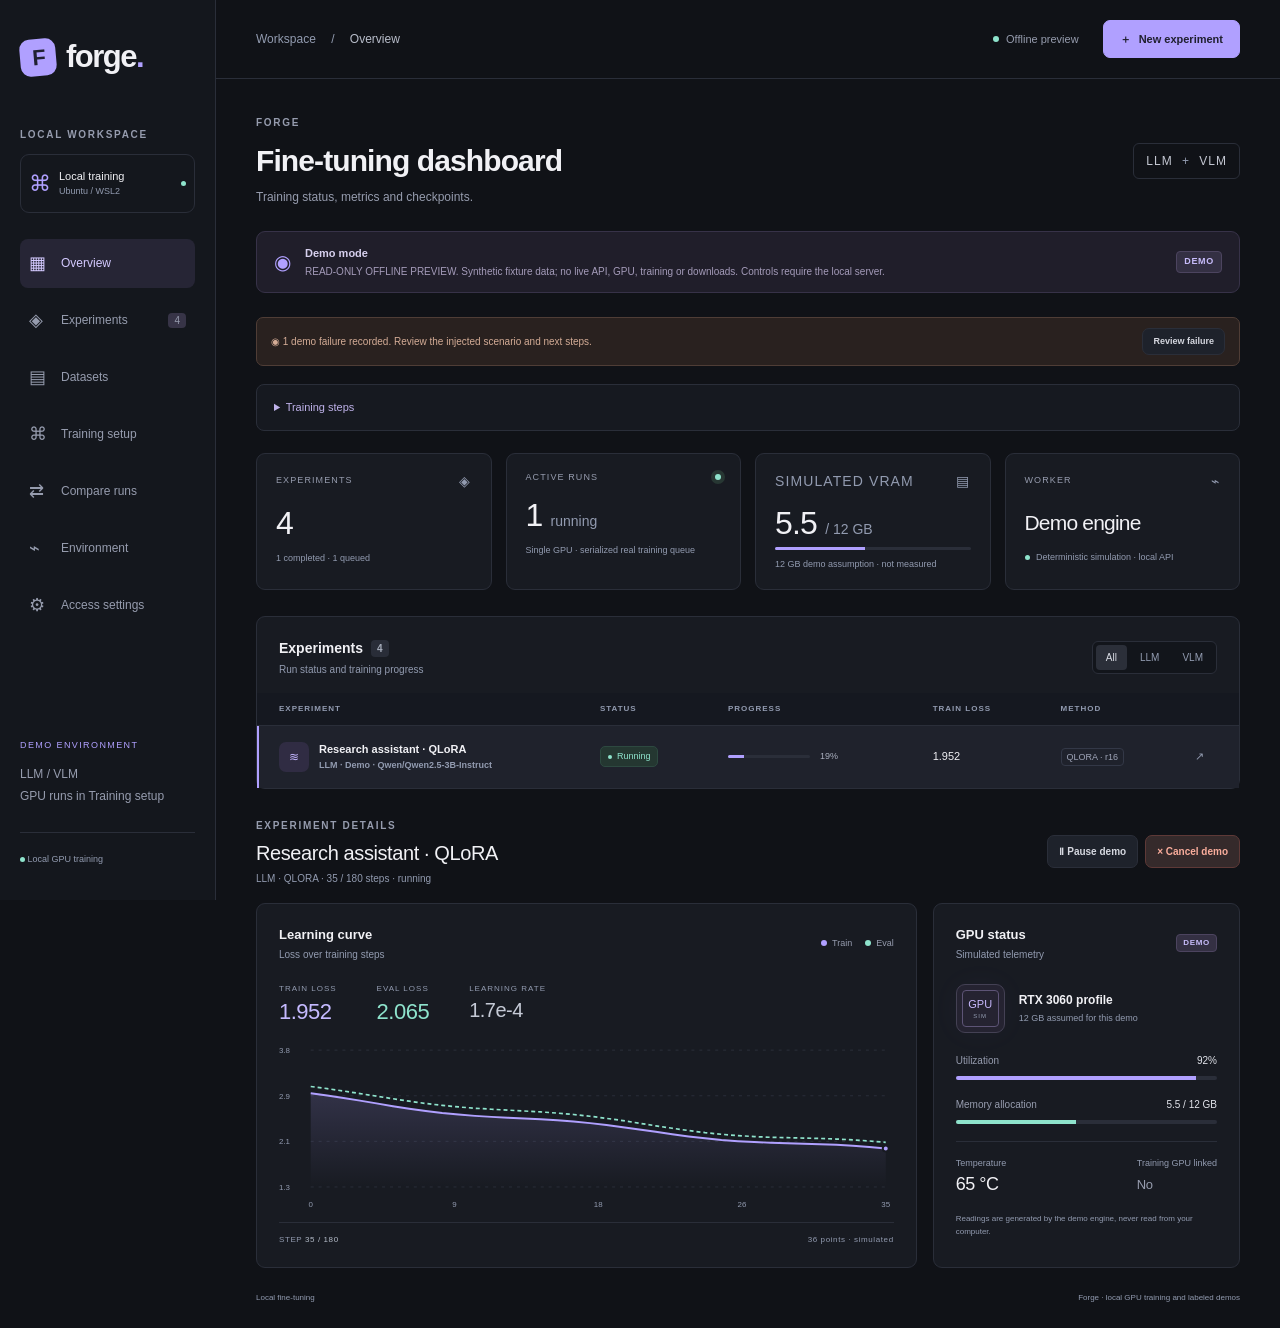
==== docs/offline-preview.html @ dfa2f9b5 "Classify seq2seq and multimodal task metadata accurately" ====
<!DOCTYPE html>
<html lang="en">
<head><meta charset="UTF-8"><meta name="viewport" content="width=device-width,initial-scale=1"><title>Forge Fine-tuning Dashboard</title><style>:root{color-scheme:dark;--bg:#101217;--surface:#181b22;--surface2:#1e222b;--border:#2a2e39;--text:#f1f1f5;--muted:#969cae;--faint:#929bb0;--purple:#b0a0ff;--mint:#8ee3cc;--red:#faad9c}*{box-sizing:border-box}body{margin:0;font:14px/1.5 Inter,ui-sans-serif,-apple-system,BlinkMacSystemFont,"Segoe UI",sans-serif;background:var(--bg);color:var(--text)}button,input,select{font:inherit}button{cursor:pointer}button:disabled{cursor:wait;opacity:.5}button,a,input,select{outline-offset:4px}button:focus-visible,a:focus-visible{outline:2px solid var(--purple)}a{color:inherit;text-decoration:none}button{color:inherit}.app{display:flex;min-height:100vh}.sidebar{width:216px;position:fixed;inset:0 auto 0 0;background:#14171d;border-right:1px solid var(--border);padding:34px 20px;display:flex;flex-direction:column}.brand{font-size:31px;font-weight:750;letter-spacing:-1.5px;display:flex;gap:10px;align-items:center;margin-bottom:46px}.brandmark{font-size:22px;display:grid;place-items:center;width:36px;height:37px;background:var(--purple);color:#202032;border-radius:10px;transform:rotate(-5deg);letter-spacing:-2px}.brand-dot{color:var(--purple)}.workspace-label,.eyebrow{font-size:10px;font-weight:650;letter-spacing:1.7px;color:var(--muted)}.workspace-label{margin-bottom:12px}.workspace{border:1px solid var(--border);border-radius:9px;padding:12px 8px;display:flex;align-items:center;gap:8px;font-size:11px}.workspace small{display:block;color:var(--faint);font-size:9px}.machine-icon{font-size:22px;color:var(--purple)}.tiny-dot{width:5px;height:5px;display:inline-block;background:var(--mint);border-radius:50%}.workspace .tiny-dot{margin-left:auto}nav{margin-top:26px;display:grid;gap:8px}.nav-item{background:transparent;border:0;border-radius:8px;padding:11px 9px;display:flex;align-items:center;gap:12px;text-align:left;color:var(--muted);font-size:12px}.nav-item>span:first-child{font-size:18px;width:20px}.nav-item.active{background:#262535;color:#d4caff}.nav-count{font-size:10px;background:#373447;padding:0 6px;margin-left:auto;border-radius:4px}.sidebar-bottom{margin-top:auto;padding-top:30px}.demo-tag{font-size:9px;letter-spacing:1.4px;color:var(--purple)}.sidebar-bottom p{font-size:12px;color:var(--muted);line-height:1.8}.local-badge{border-top:1px solid var(--border);margin-top:24px;padding-top:20px;font-size:9px;color:var(--faint);white-space:nowrap}main{margin-left:216px;width:calc(100% - 216px)}.topbar{height:79px;padding:0 40px;border-bottom:1px solid var(--border);display:flex;align-items:center;justify-content:space-between}.breadcrumbs{font-size:12px;color:var(--faint)}.breadcrumbs span{padding:0 12px}.breadcrumbs strong{color:#b8bdca;font-weight:450}.topbar-right{display:flex;gap:24px;align-items:center}.connection{font-size:11px;color:var(--muted);display:flex;align-items:center;gap:7px}.connection i{width:6px;height:6px;border-radius:100%;background:var(--faint)}.connection.ok i{background:var(--mint)}.connection.error i{background:var(--red)}.button{border:1px solid var(--border);border-radius:7px;padding:10px 16px;font-size:11px;font-weight:650;display:inline-flex;align-items:center;justify-content:center;gap:8px;white-space:nowrap}.primary{background:var(--purple);color:#202030;border-color:var(--purple)}.primary:hover{background:#c2b5ff}.secondary{background:var(--surface2);color:#d6d8e0}.danger{background:#352a2b;color:var(--red);border-color:#5e3937}.content{max-width:1500px;margin:auto;padding:36px 40px 0}.page-heading{display:flex;justify-content:space-between;align-items:center;margin-bottom:25px}.page-heading h1{font-size:30px;letter-spacing:-.9px;font-weight:560;margin:8px 0 5px}.page-heading h1>span{color:var(--purple)}.page-heading p{font-size:12px;color:var(--muted);margin:0}.heading-badge{font-size:12px;border:1px solid var(--border);padding:8px 12px;border-radius:6px;letter-spacing:1px;color:#c4c7d2}.heading-badge span{color:var(--faint);margin:0 5px}.demo-notice{display:flex;gap:14px;align-items:center;border:1px solid #373248;background:#201e2a;border-radius:9px;padding:13px 17px;margin-bottom:24px}.notice-icon{font-size:20px;color:var(--purple)}.demo-notice strong{display:block;font-size:11px;font-weight:550;color:#d7d0ee}.demo-notice div>span{display:block;font-size:10px;color:#a49bb9;margin-top:2px}.pill{display:inline-flex;align-items:center;font-size:9px;letter-spacing:.7px;border-radius:4px;padding:3px 7px;font-weight:650}.pill.demo{background:#343043;color:#c8bcfb;border:1px solid #4c445f;margin-left:auto}.pill.small{font-size:8px;padding:2px 6px}.summary-grid{display:grid;grid-template-columns:repeat(4,1fr);gap:14px;margin-bottom:26px}.summary-card{background:var(--surface);border:1px solid var(--border);padding:17px 19px;border-radius:9px;min-height:137px}.card-label{font-size:9px;letter-spacing:1.1px;color:var(--muted);display:flex;justify-content:space-between;align-items:center}.card-label>span{font-size:14px;color:var(--faint)}.summary-number{font-size:32px;line-height:1.1;margin:14px 0 11px;font-weight:520;letter-spacing:-.8px}.summary-number small{font-size:14px;color:var(--faint);letter-spacing:0}.summary-number.worker-value{font-size:21px;line-height:1.65}.card-caption{font-size:9px;color:var(--faint)}.card-caption .tiny-dot{margin-right:4px}.live-dot{width:6px;height:6px;background:var(--mint);border-radius:100%;box-shadow:0 0 0 4px #273733}.meter{height:3px;border-radius:10px;background:#2a2e39;overflow:hidden}.meter>span{height:100%;display:block;background:var(--purple);transition:width .5s}.summary-card .meter{margin-top:-5px;margin-bottom:8px}.panel{background:var(--surface);border:1px solid var(--border);border-radius:9px}.panel-heading{padding:21px 22px 16px;display:flex;justify-content:space-between;align-items:center}.panel-heading h2{font-size:14px;font-weight:550;margin:0;display:flex;align-items:center;gap:8px}.panel-heading p{font-size:10px;color:var(--faint);margin:3px 0 0}.count-badge{font-size:10px;background:#292d38;border-radius:4px;padding:1px 6px;color:#a5acba}.filter-group{display:flex;gap:3px;background:#12151b;border:1px solid var(--border);padding:3px;border-radius:6px}.filter{border:0;background:transparent;color:var(--faint);font-size:10px;padding:5px 10px;border-radius:4px}.filter.active{background:#2b2f39;color:#dadde6}.runs-scroll{overflow-x:auto}table{width:100%;border-collapse:collapse;white-space:nowrap;text-align:left}th{font-size:8px;letter-spacing:1px;color:var(--faint);font-weight:600;padding:10px 22px;border-bottom:1px solid var(--border);background:#151820}td{padding:15px 22px;border-bottom:1px solid #262a34;font-size:11px}tr:last-child td{border-bottom:0}tbody tr{cursor:pointer}tbody tr:hover,tbody tr.selected{background:#1f222c}tbody tr.selected td:first-child{box-shadow:inset 2px 0 var(--purple)}.run-name{font-size:11px;font-weight:550;display:flex;gap:10px;align-items:center}.type-icon{background:#302c43;color:#c3b6ff;border-radius:7px;width:30px;height:30px;display:grid;place-items:center;font-size:12px}.type-icon.vlm{background:#223830;color:#a5decd}.run-meta{font-size:9px;color:var(--faint);margin-top:2px}.status{display:inline-flex;gap:5px;align-items:center;border:1px solid transparent;border-radius:5px;font-size:9px;padding:3px 7px;text-transform:capitalize}.status:before{content:"";width:4px;height:4px;border-radius:50%;background:currentColor}.status.running{color:var(--mint);background:#243731;border-color:#2d4940}.status.queued,.status.paused{color:#cfbc86;background:#353022;border-color:#484029}.status.completed{color:#a7afbf;background:#282e37;border-color:#343c47}.status.failed,.status.canceled{color:#edab9c;background:#362a2a;border-color:#503635}.progress-line{display:flex;gap:10px;align-items:center}.progress-line .meter{width:82px;height:3px}.progress-line>span{font-size:9px;color:#aab0bf;width:28px}.method-tag{font-size:9px;color:#9fa5b8;border:1px solid #333847;border-radius:4px;padding:3px 5px}.row-arrow{color:var(--faint)}.empty{padding:30px;text-align:center;color:var(--muted)}.detail-area{margin-top:29px}.detail-title{display:flex;justify-content:space-between;gap:16px;align-items:center;margin-bottom:17px}.detail-title h2{font-size:20px;font-weight:500;letter-spacing:-.4px;margin:5px 0 3px}.detail-title p{font-size:10px;color:var(--faint);margin:0}.run-controls{display:flex;gap:7px}.run-controls .button{padding:8px 11px;font-size:10px}.detail-grid{display:grid;grid-template-columns:minmax(0,2.15fr) minmax(270px,1fr);gap:16px}.chart-heading{display:flex;justify-content:space-between;align-items:center;gap:8px}.chart-heading h3{font-size:13px;font-weight:550;margin:0}.chart-heading p{font-size:10px;color:var(--faint);margin:3px 0 0}.loss-panel,.gpu-panel{padding:21px 22px}.legend{display:flex;gap:13px;font-size:9px;color:var(--muted)}.legend span{display:flex;gap:5px;align-items:center}.legend i{width:6px;height:6px;border-radius:50%}.purple{background:var(--purple)}.mint{background:var(--mint)}.chart-stats{display:flex;gap:40px;margin:21px 0 8px}.chart-stats div>span{font-size:8px;letter-spacing:1px;color:var(--faint);display:block}.chart-stats strong{font-size:22px;letter-spacing:-.5px;font-weight:450}.chart-stats div:first-child strong{color:#c5baff}.chart-stats div:nth-child(2) strong{color:var(--mint)}.chart-stats div:last-child strong{font-size:20px;color:#c5cad6}.chart{height:178px;position:relative}.chart svg{width:100%;height:100%;display:block}.chart-empty{height:100%;display:grid;place-items:center;color:var(--faint);font-size:11px;border:1px dashed #323742;border-radius:7px}.chart-foot{border-top:1px solid var(--border);display:flex;justify-content:space-between;padding-top:11px;margin-top:8px;color:var(--faint);font-size:8px;letter-spacing:.6px}.chart-foot strong{color:#b5bdca;font-weight:450}.gpu-illustration{display:flex;gap:14px;align-items:center;padding:22px 0 20px}.chip{width:49px;height:49px;border:1px solid #444154;border-radius:9px;padding:5px;box-shadow:0 0 30px #b0a0ff0a;position:relative;background:#252331}.chip-core{height:100%;display:flex;flex-direction:column;justify-content:center;align-items:center;color:#c9baff;font-size:11px;border:1px solid #5d5476;border-radius:4px}.chip-core span{font-size:6px;letter-spacing:1px;color:var(--faint)}.gpu-illustration h4{font-size:12px;font-weight:550;margin:0}.gpu-illustration p{font-size:9px;color:var(--faint);margin:3px 0 0}.telemetry-row{display:flex;justify-content:space-between;color:var(--muted);font-size:10px;margin-bottom:8px}.telemetry-row strong{font-weight:450;color:#e2e4eb}.telemetry-meter{height:4px;margin-bottom:17px}.mint-meter>span{background:var(--mint)}.gpu-footer{display:flex;justify-content:space-between;border-top:1px solid var(--border);padding-top:15px}.gpu-footer span{font-size:9px;color:var(--faint);display:block}.gpu-footer strong{font-size:18px;letter-spacing:-.5px;font-weight:450}.gpu-footer .not-connected{font-size:13px;line-height:2.1;color:var(--muted)}.gpu-disclaimer{margin-top:15px;font-size:8px;line-height:1.6;color:var(--faint)}.run-data{margin-top:16px;overflow:hidden}.tabs{display:flex;border-bottom:1px solid var(--border);padding:0 22px;gap:25px;align-items:center}.tab{border:0;background:transparent;font-size:10px;color:var(--faint);padding:15px 0 12px;border-bottom:2px solid transparent}.tab.active{color:#d4c7ff;border-bottom-color:var(--purple)}.tab>span{font-size:8px;background:#292d38;padding:2px 5px;margin-left:4px;border-radius:3px}.data-badge{margin-left:auto;font-size:7px;letter-spacing:1px;color:var(--faint)}.log-view{padding:15px 22px;min-height:144px;max-height:226px;overflow-y:auto;background:#14171d;font:10px/1.9 ui-monospace,SFMono-Regular,Consolas,monospace}.log-line{display:flex;gap:13px}.log-time{color:#626c81;white-space:nowrap}.log-level{color:var(--mint);min-width:38px}.log-level.error{color:var(--red)}.log-level.warning{color:#cfbc86}.log-message{color:#a4aabc;overflow-wrap:anywhere;min-width:0}.checkpoint-list{padding:10px 22px}.checkpoint{display:flex;align-items:center;gap:12px;padding:12px 0;border-bottom:1px solid var(--border);font-size:11px}.checkpoint:last-child{border:0}.checkpoint>span{color:var(--mint)}.checkpoint small{margin-left:auto;font-size:9px;color:var(--faint)}.config-list{display:grid;grid-template-columns:repeat(3,1fr);gap:17px 25px;padding:22px}.config-list div{overflow-wrap:anywhere}.config-list span{font-size:9px;color:var(--faint);display:block;text-transform:uppercase;letter-spacing:.5px}.config-list strong{font-size:11px;font-weight:450;color:#c6cad5}.run-error{border:1px solid #573c38;background:#322421;border-radius:7px;padding:11px 14px;margin-bottom:15px;color:#eeb09f;font-size:11px}.worker-info{padding:25px;margin-top:25px;color:var(--muted)}.worker-info h2{color:var(--text);font-size:20px}.worker-info p{font-size:12px;max-width:760px}.worker-steps{display:grid;grid-template-columns:repeat(3,1fr);gap:25px;margin:25px 0}.worker-steps span{color:var(--purple);font-size:20px}.worker-steps h3{font-size:13px;color:var(--text)}.worker-planned{padding-top:17px;border-top:1px solid var(--border);color:#cabcff}footer{display:flex;justify-content:space-between;padding:24px 0;color:var(--faint);font-size:8px}dialog{width:min(560px,calc(100% - 28px));border:1px solid #414351;border-radius:13px;color:var(--text);background:#1b1e26;padding:25px;max-height:90vh;overflow:auto;box-shadow:0 20px 100px #0008}dialog::backdrop{background:#06080dbe;backdrop-filter:blur(4px)}.modal-heading{display:flex;justify-content:space-between;align-items:center}.modal-heading h2{font-size:23px;font-weight:500;margin:6px 0 0;letter-spacing:-.5px}.icon-button{background:transparent;border:0;color:var(--muted);font-size:26px;padding:0 4px}.modal-note{font-size:11px;color:var(--muted);margin:15px 0 22px}.form-grid{display:grid;grid-template-columns:repeat(2,1fr);gap:14px}.form-grid.three{grid-template-columns:repeat(3,1fr)}label{display:block;color:#aeb5c5;font-size:10px;margin-bottom:14px}input,select{display:block;margin-top:6px;width:100%;background:#12151b;color:#d5d9e4;border:1px solid #353b48;border-radius:6px;padding:10px;font-size:11px}input:focus,select:focus{border-color:var(--purple);outline:1px solid var(--purple)}label small{font-size:9px;color:var(--faint);display:block;margin-top:5px}.modal-footer{display:flex;justify-content:flex-end;gap:8px;border-top:1px solid var(--border);padding-top:18px;margin-top:18px}.form-error{color:var(--red);font-size:11px;padding:8px 0}.toast{position:fixed;bottom:26px;left:50%;transform:translateX(-50%);border:1px solid #474151;background:#2a2634;padding:13px 20px;border-radius:8px;box-shadow:0 10px 50px #0009;font-size:12px;color:#d9cdfa;z-index:10;max-width:90vw}.toast.error{color:var(--red);background:#35272a;border-color:#593b3d}[hidden]{display:none!important}@media(min-width:1650px){.content{padding-top:45px}}@media(max-width:1150px){.sidebar{width:183px;padding:30px 14px}main{margin-left:183px;width:calc(100% - 183px)}.content{padding:28px 25px 0}.topbar{padding:0 25px}.summary-card{padding:16px 14px}.card-caption{font-size:8px}.detail-grid{grid-template-columns:minmax(0,1.7fr) minmax(250px,1fr)}td,th{padding-left:16px;padding-right:16px}.chart-stats{gap:25px}.page-heading h1{font-size:27px}}@media(max-width:900px){.sidebar{width:70px;padding:25px 12px}.brand{margin-bottom:30px}.brand>span:last-child,.workspace-label,.workspace,.sidebar-bottom,.nav-item>span:not(:first-child){display:none}.nav-item{font-size:0;padding:10px;gap:0}.nav-item>span:first-child{font-size:21px}.nav-item.active{background:#302a45}main{margin-left:70px;width:calc(100% - 70px)}.summary-grid{grid-template-columns:repeat(2,1fr)}.detail-grid{grid-template-columns:1fr}.gpu-panel{display:grid;grid-template-columns:1fr 1fr;column-gap:30px}.gpu-panel .chart-heading,.gpu-disclaimer{grid-column:1/-1}.gpu-illustration{grid-row:2/6}.gpu-footer{grid-column:1/-1}.telemetry-row:first-of-type{margin-top:20px}.telemetry-meter{margin-bottom:12px}.page-heading p{max-width:430px}.heading-badge{display:none}.worker-steps{grid-template-columns:1fr}.connection{font-size:10px}.topbar-right{gap:13px}}@media(max-width:600px){.sidebar{display:none}main{margin-left:0;width:100%}.topbar{height:66px;padding:0 18px}.breadcrumbs{font-size:10px}.breadcrumbs span{padding:0 7px}.topbar-right{gap:9px}.connection{font-size:0}.connection i{width:7px;height:7px}.topbar .button{font-size:9px;padding:9px 10px}.content{padding:25px 16px 0}.page-heading h1{font-size:25px}.page-heading p{font-size:10px;line-height:1.7}.eyebrow{font-size:8px;letter-spacing:1.4px}.demo-notice{padding:12px;gap:9px}.demo-notice strong{font-size:10px}.demo-notice div>span{font-size:9px;line-height:1.6}.demo-notice>.pill{display:none}.summary-grid{gap:9px;margin-bottom:20px}.summary-card{padding:14px;min-height:126px}.card-label{font-size:8px}.summary-number{font-size:29px;margin-top:14px}.summary-number.worker-value{font-size:18px;line-height:1.8}.card-caption{font-size:8px;line-height:1.5}.panel-heading{padding:17px 15px}.panel-heading h2{font-size:12px}.panel-heading p{font-size:9px}.filter{font-size:9px;padding:4px 8px}table{min-width:640px}td,th{padding-left:15px;padding-right:15px}.detail-title{display:block}.detail-title h2{font-size:19px}.detail-title p{line-height:1.6}.run-controls{margin-top:12px}.loss-panel,.gpu-panel{padding:17px 15px}.chart-stats{gap:26px;margin-top:20px}.chart-stats strong{font-size:22px}.chart-stats div:last-child strong{font-size:17px}.chart-stats div>span{font-size:7px}.chart{height:175px}.chart-heading h3{font-size:12px}.legend{font-size:8px;gap:9px}.tabs{padding:0 15px;gap:18px}.tab{font-size:9px}.data-badge{display:none}.log-view{padding:13px;font-size:9px}.log-line{gap:8px}.log-time{font-size:8px}.log-level{min-width:31px}.config-list{grid-template-columns:repeat(2,1fr);padding:17px}.checkpoint{font-size:10px}.checkpoint small{font-size:8px}.gpu-illustration h4{font-size:10px}.gpu-illustration p{font-size:8px}.gpu-panel{column-gap:15px}.gpu-illustration{gap:9px}.chip{width:41px;height:41px;flex-shrink:0}.gpu-footer strong{font-size:17px}footer{display:block;font-size:8px}footer span{display:block;margin-top:5px}dialog{padding:20px}.form-grid.three{grid-template-columns:repeat(2,1fr)}.modal-heading h2{font-size:21px}}@media(prefers-reduced-motion:reduce){*{transition:none!important}}
/* Workflow workspace extensions */
.mobile-nav{display:none}.feature-view{margin-top:8px;padding:25px}.feature-heading{display:flex;align-items:flex-start;justify-content:space-between;gap:18px;margin-bottom:24px}.feature-heading h2{font-size:23px;letter-spacing:-.5px;font-weight:500;margin:5px 0}.feature-heading p{font-size:11px;color:var(--muted);margin:3px 0;max-width:720px}.feature-grid{display:grid;grid-template-columns:1.1fr 1fr;gap:24px}.feature-box{border:1px solid var(--border);border-radius:8px;padding:18px;background:#14171e}.feature-box h3{font-size:13px;font-weight:550;margin:0 0 15px}.feature-box p{font-size:11px;color:var(--muted)}textarea{width:100%;display:block;margin-top:7px;resize:vertical;min-height:180px;background:#101319;border:1px solid #353b48;border-radius:7px;color:#c5cbd8;padding:12px;font:10px/1.7 ui-monospace,SFMono-Regular,Consolas,monospace}textarea:focus{outline:1px solid var(--purple);border-color:var(--purple)}.feature-actions{display:flex;gap:9px;flex-wrap:wrap;margin:15px 0 0}.feature-result{margin-top:18px;padding:15px;background:#1c2325;border:1px solid #31403d;border-radius:7px;font-size:11px;color:#b4d8cc}.feature-result.error{background:#302425;border-color:#543637;color:#e8b1a4}.feature-result h4{margin:0 0 8px;font-size:12px;color:var(--text)}.feature-result ul{padding-left:17px;margin:7px 0}.feature-result li{margin:4px 0}.preview-record{white-space:pre-wrap;overflow-wrap:anywhere;max-height:170px;overflow:auto;padding:10px;margin:8px 0;border:1px solid var(--border);border-radius:5px;background:#11151b;color:#a8b2c5;font:9px/1.65 ui-monospace,monospace}.dataset-item{padding:14px 0;border-bottom:1px solid var(--border)}.dataset-item:last-child{border:0}.dataset-item h4{margin:0;font-size:12px;font-weight:500;display:flex;justify-content:space-between;align-items:center;gap:7px}.dataset-item p{font-size:10px;color:var(--faint);margin:3px 0 8px}.dataset-item .button{font-size:9px;padding:7px 10px}.dataset-tools{display:flex;gap:7px;align-items:end;flex-wrap:wrap}.dataset-tools label{margin:0;max-width:90px}.dataset-tools input{padding:7px;font-size:9px}.preview-caption{font-size:9px;color:var(--faint)}.diagnostic-grid{display:grid;grid-template-columns:repeat(3,1fr);gap:13px;margin-bottom:22px}.diagnostic-card{padding:18px;border:1px solid var(--border);background:#14171e;border-radius:8px}.diagnostic-card span{display:block;font-size:9px;letter-spacing:.7px;text-transform:uppercase;color:var(--faint)}.diagnostic-card strong{display:block;font-size:17px;font-weight:450;overflow-wrap:anywhere;margin:8px 0}.diagnostic-card small{font-size:9px;color:var(--muted)}.check-list{padding:0;list-style:none;margin:0}.check-list li{display:flex;align-items:flex-start;gap:10px;margin:0;padding:11px 0;border-bottom:1px solid var(--border);font-size:11px;color:var(--muted)}.check-list li:last-child{border:0}.check-list b{font-weight:500;color:var(--text);display:block}.check-list .check-icon{color:var(--mint);width:14px;flex-shrink:0}.check-list .check-icon.warning{color:#d8bd85}.settings-row{display:flex;justify-content:space-between;align-items:center;gap:20px;border-bottom:1px solid var(--border);padding:15px 0}.settings-row:last-child{border:0}.settings-row strong{font-size:12px;font-weight:500}.settings-row p{margin:4px 0 0;font-size:10px;color:var(--faint)}.switch{appearance:none;width:34px;height:19px;padding:0;margin:0;border-radius:20px;border:1px solid #414756;background:#282e39;cursor:pointer;position:relative;flex-shrink:0}.switch:before{content:'';position:absolute;left:3px;top:3px;width:11px;height:11px;border-radius:50%;background:#788094;transition:all .15s}.switch:checked{background:#60578b;border-color:#8175b1}.switch:checked:before{left:18px;background:#e4dfff}.switch:disabled{opacity:.45;cursor:not-allowed}.auth-warning{padding:14px;border:1px solid #4f452e;background:#2d281d;color:#d9c497;border-radius:7px;font-size:11px;line-height:1.8;margin-bottom:20px}.gate-badge{font-size:9px;border:1px solid #5b4c2d;color:#d8c08b;border-radius:5px;padding:4px 8px}.gate-badge.ready{color:var(--mint);border-color:#385548}.compare-selects{display:grid;grid-template-columns:repeat(2,1fr);gap:15px;margin-bottom:22px}.compare-legend{display:flex;gap:16px;font-size:10px;color:var(--muted);margin-bottom:16px}.compare-table{min-width:0}.compare-table th{font-size:9px}.compare-table td{font-size:11px;white-space:normal}.compare-table td:first-child{color:var(--faint)}.feature-chart{height:240px;margin:18px 0}.export-banner{margin-top:20px;padding:14px 17px;border:1px solid var(--border);border-radius:7px;display:flex;justify-content:space-between;align-items:center;gap:20px;background:#14171e}.export-banner h3{font-size:12px;font-weight:500;margin:0}.export-banner p{font-size:9px;color:var(--faint);margin:4px 0}.export-banner .feature-actions{margin:0}.no-adapter{margin:18px 0;padding:13px;background:#28232f;border:1px solid #494053;border-radius:7px;font-size:10px;color:#c9b9e4}.no-adapter strong{display:block;font-size:11px}.feature-box select{margin-bottom:14px}.section-subheading{font-size:11px;color:var(--muted);margin-top:22px}.field-note{color:var(--faint);font-size:9px}.feature-box input[type=file]{font-size:9px;padding:7px}.read-only-note{font-size:10px;color:var(--muted);margin-top:18px}
@media(max-width:1000px){.sidebar{width:183px}.feature-grid{grid-template-columns:1fr}.diagnostic-grid{grid-template-columns:repeat(2,1fr)}}@media(max-width:900px){.sidebar{width:70px}.nav-item{padding:8px}.nav-item>span:first-child{font-size:18px}.feature-view{padding:20px}}@media(max-width:600px){.mobile-nav{display:block;margin-bottom:17px}.mobile-nav select{font-size:11px;padding:8px;margin:0;background:#191c24}.feature-view{padding:17px}.feature-heading{display:block;margin-bottom:20px}.feature-heading h2{font-size:21px}.feature-heading p{font-size:10px}.feature-heading>.button{margin-top:10px}.feature-box{padding:14px}.diagnostic-grid{grid-template-columns:1fr 1fr;gap:9px}.diagnostic-card{padding:13px}.diagnostic-card strong{font-size:15px}.compare-selects{grid-template-columns:1fr;gap:0}.compare-table td,.compare-table th{padding:10px;font-size:9px}.export-banner{display:block;padding:12px}.export-banner .feature-actions{margin-top:10px}.feature-chart{height:180px}.feature-actions .button{font-size:10px;padding:9px 12px}}

.advanced-options{margin:14px 0 18px;padding:12px;border:1px solid var(--border);border-radius:7px}.advanced-options>summary{font-size:11px;color:var(--purple);cursor:pointer}.advanced-options[open]>summary{margin-bottom:17px}

.beginner-guide{margin:0 0 22px;padding:14px 17px;border:1px solid var(--border);border-radius:8px;background:#161920}.beginner-guide>summary,.format-guide>summary,.parameter-guide>summary{cursor:pointer;color:#bfb2ea;font-size:11px}.guided-steps{display:grid;grid-template-columns:repeat(5,1fr);gap:9px;margin-top:15px}.guided-steps button{text-align:left;border:1px solid var(--border);border-radius:6px;padding:11px;background:#1d2029}.guided-steps b{font-size:10px;color:var(--purple);display:block;font-weight:500}.guided-steps span{font-size:9px;color:var(--faint);display:block;margin-top:4px}.beginner-guide p{font-size:9px;color:var(--faint);margin:14px 0 0}.format-guide{margin:0 0 22px;padding:15px;border:1px solid var(--border);border-radius:7px}.format-guide>p{font-size:11px;color:var(--muted);margin-top:15px}.schema-grid{display:grid;grid-template-columns:repeat(3,1fr);gap:15px}.schema-grid h4{font-size:12px;font-weight:500;margin:12px 0}.schema-grid p{font-size:10px;color:var(--faint)}.schema-grid .preview-record{font-size:8px}.schema-grid .button{font-size:9px}.parameter-guide{margin-bottom:17px;padding:11px;border:1px solid var(--border);border-radius:6px}.parameter-guide p{font-size:10px;line-height:1.8}.parameter-guide b{color:#c6bbeb}.feature-result details{margin-top:12px;color:var(--faint);font-size:10px;cursor:pointer}@media(max-width:900px){.schema-grid{grid-template-columns:1fr}}@media(max-width:600px){.guided-steps{grid-template-columns:repeat(2,1fr)}.guided-steps button:last-child{grid-column:1/-1}.beginner-guide>summary{font-size:10px}}

.technical-logs>summary{cursor:pointer;font-size:10px;color:var(--muted);padding:14px 22px;background:#14171d}.technical-logs[open]>summary{border-bottom:1px solid var(--border)}

.workspace-alerts{display:flex;justify-content:space-between;align-items:center;flex-wrap:wrap;gap:10px;border:1px solid #4f3d36;background:#29211f;color:#d4ac96;border-radius:7px;padding:10px 14px;margin:0 0 18px;font-size:10px}.workspace-alerts .button{font-size:9px;padding:6px 10px}

/* Language settings use the same form controls at desktop and mobile widths. */
.language-settings { margin-bottom: 20px; }
.language-settings select { width: min(100%, 320px); min-height: 44px; }
html[lang="ko"] .card-label, html[lang="ko"] .eyebrow { letter-spacing: .04em; }
html[lang="ko"] .field-note, html[lang="ko"] p { word-break: keep-all; overflow-wrap: anywhere; }

/* Visible focus and field boundaries on the dark theme. */
button:focus-visible,a:focus-visible,input:focus-visible,select:focus-visible,textarea:focus-visible,summary:focus-visible,[tabindex]:focus-visible{outline:2px solid var(--purple);outline-offset:4px}
input:not([type=checkbox]),select,textarea{border-color:#737d93}
.runs-scroll tr[data-run]:focus-visible{outline-offset:-2px}
/* Hugging Face catalog */
#model-dialog{width:min(1100px,94vw);max-width:1100px;max-height:90vh;overflow:auto}
.hf-settings{margin-bottom:20px}.hf-search-line{display:flex;gap:10px;align-items:end}.hf-search-line label{flex:1;margin:0}.hf-filters{display:grid;grid-template-columns:repeat(5,minmax(0,1fr));gap:12px;margin-top:16px}.hf-filters label{min-width:0}
.hf-catalog-grid{display:grid;grid-template-columns:minmax(0,1.1fr) minmax(0,1fr);gap:20px;align-items:start}.hf-model-group h3{font-size:13px;margin:20px 0 10px}.hf-model-card{display:grid;grid-template-columns:40px minmax(0,1fr) auto;gap:10px;width:100%;padding:14px;margin-bottom:8px;text-align:left;border:1px solid var(--border);background:var(--surface);color:var(--text);border-radius:10px}.hf-model-card:hover{border-color:var(--purple)}
.publisher-icon{position:relative;display:grid;place-items:center;width:38px;height:38px;background:#303349;border-radius:9px;overflow:hidden;color:var(--text);font-size:12px;font-weight:700;flex-shrink:0}.publisher-icon img{position:absolute;inset:0;width:100%;height:100%;object-fit:cover;background:#fff}.model-name{min-width:0;display:flex;flex-direction:column;gap:5px}.model-name strong,.model-name small,.hf-repo-id{overflow-wrap:anywhere}.model-name small{color:var(--muted);font-size:11px}.model-type{align-self:center;padding:4px 7px;background:#353049;color:#cabfff;border-radius:5px;font-size:11px}.model-type.vlm{background:#243d3c;color:#a5e8d9}.model-meta{grid-column:2/4;font-size:10px;color:var(--muted)}.model-selection{display:flex;align-items:center;gap:12px;margin:16px 0;padding:14px;border:1px solid var(--border);border-radius:10px}.model-selection .model-name{flex:1}.hf-detail{position:sticky;top:0;padding:18px;background:var(--surface);border:1px solid var(--border);border-radius:12px}.hf-metadata{display:grid;grid-template-columns:110px minmax(0,1fr);gap:10px;font-size:12px}.hf-metadata dt{color:var(--muted)}.hf-metadata dd{margin:0;overflow-wrap:anywhere}.hf-repo-id{font-size:12px;color:var(--muted)}
@media(max-width:700px){.hf-search-line{flex-wrap:wrap}.hf-search-line label{flex-basis:100%}.hf-filters{grid-template-columns:repeat(2,minmax(0,1fr))}.hf-catalog-grid{grid-template-columns:1fr}.hf-detail{position:static}.hf-model-card{padding:10px}.hf-metadata{grid-template-columns:95px minmax(0,1fr)}}

#model-dialog>.modal-heading{position:sticky;top:-24px;z-index:2;background:var(--surface);padding:12px 0}.hf-detail{scroll-margin-top:70px}
@media(max-width:700px){.hf-detail{grid-row:1}}
</style></head>
<body>
<div class="app">
<aside class="sidebar"><a class="brand" href="/" aria-label="Forge home"><span class="brandmark">F</span><span>forge<span class="brand-dot">.</span></span></a><div class="workspace-label">LOCAL WORKSPACE</div><div class="workspace"><span class="machine-icon">⌘</span><div>Local training<small>Ubuntu / WSL2</small></div><span class="tiny-dot"></span></div><nav aria-label="Primary navigation"><button class="nav-item active" data-nav="overview" aria-current="page"><span>▦</span> Overview</button><button class="nav-item" data-nav="runs"><span>◈</span> Experiments <span class="nav-count" id="nav-count">4</span></button><button class="nav-item" data-nav="datasets"><span>▤</span> Datasets</button><button class="nav-item" data-nav="recipes"><span>⌘</span> Training setup</button><button class="nav-item" data-nav="compare"><span>⇄</span> Compare runs</button><button class="nav-item" data-nav="environment"><span>⌁</span> Environment</button><button class="nav-item" data-nav="settings"><span>⚙</span> Access settings</button></nav><div class="sidebar-bottom"><div class="demo-tag">DEMO ENVIRONMENT</div><p>LLM / VLM<br>GPU runs in Training setup</p><div class="local-badge"><span class="tiny-dot"></span> Local GPU training</div></div></aside>
<main>
<header class="topbar"><div class="breadcrumbs">Workspace <span>/</span> <strong>Overview</strong></div><div class="topbar-right"><span class="connection" id="connection"><i></i> Connecting</span><button id="new-run" class="button primary"><span>＋</span> New experiment</button></div></header>
<div class="content"><div class="mobile-nav" aria-label="Workspace views"><select id="mobile-view" aria-label="Workspace views"><option value="overview">Overview</option><option value="runs">Experiments</option><option value="datasets">Datasets</option><option value="recipes">Training setup</option><option value="compare">Compare runs</option><option value="environment">Environment</option><option value="settings">Access settings</option></select></div>
<section class="page-heading"><div><div class="eyebrow">FORGE</div><h1>Fine-tuning dashboard</h1><p>Training status, metrics and checkpoints.</p></div><div class="heading-badge">LLM <span>+</span> VLM</div></section>
<div class="demo-notice" role="note"><span class="notice-icon">◉</span><div><strong>Demo mode</strong><span>READ-ONLY OFFLINE PREVIEW. Synthetic fixture data; no live API, GPU, training or downloads. Controls require the local server.</span></div><span class="pill demo">DEMO</span></div>
<div id="workspace-alerts" class="workspace-alerts" hidden></div>
<details class="beginner-guide"><summary>Training steps</summary><div class="guided-steps"><button data-guide-view="datasets"><b>01 · Data</b><span>Validate and split JSONL</span></button><button data-guide-view="recipes"><b>02 · Model</b><span>Select a model</span></button><button data-guide-view="recipes"><b>03 · Config</b><span>Configure and validate</span></button><button data-guide-view="runs"><b>04 · Run</b><span>View experiment status</span></button><button data-guide-view="compare"><b>05 · Evaluate</b><span>Compare validation loss</span></button></div><p>GPU training uses a saved, split dataset and an installed model. Demo runs use synthetic data.</p></details>
<section class="summary-grid" aria-label="Workspace summary"><article class="summary-card"><div class="card-label">EXPERIMENTS <span>◈</span></div><div class="summary-number" id="summary-total">—</div><div class="card-caption" id="summary-caption">Loading experiments</div></article><article class="summary-card"><div class="card-label">ACTIVE RUNS <span class="live-dot"></span></div><div class="summary-number" id="summary-active">—</div><div class="card-caption">Single GPU · serialized real training queue</div></article><article class="summary-card"><div class="card-label"><span id="gpu-source-label">SIMULATED VRAM</span> <span>▤</span></div><div class="summary-number" id="summary-vram">—</div><div class="meter"><span id="vram-bar"></span></div><div class="card-caption"><span id="gpu-source-caption">12 GB demo assumption · not measured</span></div></article><article class="summary-card"><div class="card-label">WORKER <span>⌁</span></div><div class="summary-number worker-value">Demo engine</div><div class="card-caption"><span class="tiny-dot"></span> <span id="worker-caption">Deterministic simulation · local API</span></div></article></section>
<section class="experiments panel" id="experiments"><div class="panel-heading"><div><h2>Experiments <span id="experiment-count" class="count-badge">—</span></h2><p>Run status and training progress</p></div><div class="filter-group" role="group" aria-label="Filter experiments"><button class="filter active" data-filter="all">All</button><button class="filter" data-filter="LLM">LLM</button><button class="filter" data-filter="VLM">VLM</button></div></div><div class="runs-scroll"><table><thead><tr><th>EXPERIMENT</th><th>STATUS</th><th>PROGRESS</th><th>TRAIN LOSS</th><th>METHOD</th><th></th></tr></thead><tbody id="runs-body"></tbody></table></div><div id="no-runs" class="empty" hidden>No experiments in this view yet</div></section>
<section class="detail-area" id="run-detail" aria-label="Selected experiment">
<div class="detail-title"><div><div class="eyebrow">EXPERIMENT DETAILS</div><h2 id="selected-title">Loading experiment…</h2><p id="selected-subtitle"></p></div><div class="run-controls" id="run-controls"></div></div>
<div id="run-error" class="run-error" hidden></div>
<div class="detail-grid"><div class="panel loss-panel"><div class="chart-heading"><div><h3>Learning curve</h3><p>Loss over training steps</p></div><div class="legend"><span><i class="purple"></i>Train</span><span><i class="mint"></i>Eval</span></div></div><div class="chart-stats"><div><span>TRAIN LOSS</span><strong id="train-loss">—</strong></div><div><span>EVAL LOSS</span><strong id="eval-loss">—</strong></div><div><span>LEARNING RATE</span><strong id="learning-rate">—</strong></div></div><div id="loss-chart" class="chart" aria-label="Training and evaluation loss chart"></div><div class="chart-foot"><span>STEP <strong id="current-step">—</strong></span><span id="chart-context">Synthetic metrics</span></div></div><aside class="panel gpu-panel"><div class="chart-heading"><div><h3>GPU status</h3><p id="gpu-telemetry-label">Simulated telemetry</p></div><span class="pill demo small" id="gpu-mode">DEMO</span></div><div class="gpu-illustration"><div class="chip"><div class="chip-core">GPU<span id="gpu-chip-mode">SIM</span></div></div><div><h4 id="gpu-model-label">RTX 3060 profile</h4><p id="gpu-memory-note">12 GB assumed for this demo</p></div></div><div class="telemetry-row"><span>Utilization</span><strong id="gpu-util">—</strong></div><div class="meter telemetry-meter"><span id="gpu-util-bar"></span></div><div class="telemetry-row"><span>Memory allocation</span><strong id="gpu-memory">—</strong></div><div class="meter telemetry-meter mint-meter"><span id="gpu-memory-bar"></span></div><div class="gpu-footer"><div><span>Temperature</span><strong id="gpu-temp">—</strong></div><div><span>Training GPU linked</span><strong class="not-connected" id="gpu-linked">No</strong></div></div><div class="gpu-disclaimer" id="gpu-disclaimer">Readings are generated by the demo engine, never read from your computer.</div></aside></div>
<div class="panel run-data"><div class="tabs" role="tablist" aria-label="Experiment data"><button class="tab active" data-tab="logs" role="tab" aria-selected="true">Training log <span id="log-count"></span></button><button class="tab" data-tab="checkpoints" role="tab" aria-selected="false">Checkpoints</button><button class="tab" data-tab="evaluation" role="tab" aria-selected="false">Evaluation</button><button class="tab" data-tab="configuration" role="tab" aria-selected="false">Configuration</button><span class="data-badge">SYNTHETIC DATA</span></div><div id="tab-content" role="tabpanel" aria-labelledby="tab-logs" tabindex="0"></div></div>
</section>
<section id="workspace-view" class="panel feature-view" hidden></section>
<section id="worker-info" class="panel worker-info" hidden><h2>Local training worker</h2><p>Use the installed local CUDA worker from Training setup. Real runs report measured losses and save adapter checkpoints.</p><div class="worker-steps"><div><span>01</span><h3>GPU requirements</h3><p>Confirm VRAM, NVIDIA driver and CUDA support on the training computer.</p></div><div><span>02</span><h3>Dataset and output paths</h3><p>No shell command input. Restrict datasets and outputs to approved local roots.</p></div><div><span>03</span><h3>Access permissions</h3><p>Loopback by default. Authentication and authorization are required before any remote access.</p></div></div><p class="worker-planned">Local LLM/VLM LoRA and QLoRA training is supported. Remote workers and multi-GPU scheduling are not implemented.</p></section>
<footer>Local fine-tuning <span>Forge · local GPU training and labeled demos</span></footer>
</div></main></div>
<dialog id="run-dialog" aria-labelledby="run-dialog-title"><form id="run-form"><div class="modal-heading"><div><div class="eyebrow">NEW EXPERIMENT</div><h2 id="run-dialog-title">New demo experiment</h2></div><button type="button" class="icon-button" id="close-dialog" aria-label="Close dialog">×</button></div><p class="modal-note">Create a simulated run. This does not download a model or start real training.</p><label>Experiment name<input name="name" required maxlength="80" value="instruction-lora-v2"></label><div class="form-grid"><label>Model type<select name="kind"><option value="LLM">LLM · text</option><option value="VLM">VLM · vision + text</option></select></label><label>Base model<select name="model"><option value="demo/llm-3b">Demo LLM · 3B</option><option value="demo/llm-7b">Demo LLM · 7B</option><option value="demo/vlm-3b">Demo VLM · 3B</option></select></label></div><label>Dataset alias<input name="dataset" required value="synthetic-instructions" maxlength="120"><small>A label only. No files are accessed or uploaded.</small></label><div class="form-grid three"><label>Learning rate<input name="learning_rate" type="number" value="0.0002" min="0.0000001" max="0.1" step="any" required></label><label>Batch size<input name="batch_size" type="number" value="1" min="1" max="32" required></label><label>LoRA rank<input name="lora_rank" type="number" value="16" min="1" max="128" required></label><label>Epochs<input name="epochs" type="number" value="3" min="1" max="20" required></label><label>Grad. accumulation<input name="gradient_accumulation" type="number" value="8" min="1" max="128" required></label><label>Demo steps<input name="max_steps" type="number" value="300" min="10" max="2000" required></label></div><label>Demo scenario<select name="failure_mode"><option value="none">Normal completion</option><option value="oom">Simulated out-of-memory failure</option></select></label><div class="form-error" id="form-error" role="alert" hidden></div><div class="modal-footer"><button type="button" class="button secondary" id="cancel-dialog">Cancel</button><button class="button primary" type="submit">Create demo run <span>↗</span></button></div></form></dialog>
<dialog id="login-dialog" aria-labelledby="login-dialog-title"><form id="login-form"><div class="modal-heading"><div><div class="eyebrow">LOCAL WORKSPACE ACCESS</div><h2 id="login-dialog-title">Forge sign-in</h2></div><button type="button" id="close-login" class="icon-button" aria-label="Close sign-in">×</button></div><p class="modal-note">Initial admin/admin is for local setup only. LAN stays locked until the password is changed locally.</p><label>Username<input name="username" value="admin" autocomplete="username" required></label><label>Password<input name="password" type="password" autocomplete="current-password" required></label><div id="login-error" class="form-error" role="alert" hidden></div><div class="modal-footer"><button class="button primary" type="submit">Sign in</button></div></form></dialog>
<dialog id="model-dialog" aria-labelledby="model-dialog-title"><div class="modal-heading"><div><h2 id="model-dialog-title">Hugging Face models</h2></div><button type="button" id="close-model-dialog" class="icon-button" aria-label="Close model list">×</button></div><div id="model-catalog"></div></dialog>
<div id="toast" class="toast" role="status" hidden></div>
<script>'use strict';

// Message keys are English source labels. Translate presentation only; never
// change API identifiers, dataset records, run names, logs or exported JSON.
const I18n = (() => {
  const korean = {
    "Hugging Face sign-in ↗": "Hugging Face 로그인 ↗",
    "Hugging Face models": "Hugging Face 모델",
    "Close model list": "모델 목록 닫기",
    "Connect with a Hugging Face read token to download private or gated models. Public models do not require sign-in.": "비공개·접근 제한 모델을 다운로드하려면 Hugging Face 읽기 토큰으로 계정을 연결하세요. 공개 모델은 로그인 없이 사용할 수 있습니다.",
    "Hugging Face access token": "Hugging Face 액세스 토큰",
    "Connect account": "계정 연결",
    "Disconnect account": "계정 연결 해제",
    "Create read token ↗": "읽기 토큰 발급 ↗",
    "The token is stored on this server with owner-only file permissions. It is never returned to the browser or included in experiments.": "토큰은 서버에서 소유자만 읽을 수 있는 파일에 저장됩니다. 브라우저 응답이나 실험 기록에는 포함되지 않습니다.",
    "Connected as {username}": "연결된 계정: {username}",
    "Not connected": "연결 안 됨",
    "Hugging Face account connected": "Hugging Face 계정을 연결했습니다",
    "Hugging Face account disconnected": "Hugging Face 계정 연결을 해제했습니다",
    "Other task": "기타 작업",
    "Unclassified": "유형 미확인",
    "Unknown family": "계열 미확인",
    "Browse Hugging Face models": "Hugging Face 모델 검색",
    "Model search or repository ID": "모델 검색 또는 저장소 ID",
    "Search": "검색",
    "Open model ID": "모델 ID로 조회",
    "Publisher": "제작사·게시자",
    "Model family": "모델 계열",
    "Sort": "정렬",
    "Downloads": "다운로드 수",
    "Trending": "인기 상승",
    "Recently updated": "최근 수정",
    "Group by": "그룹 기준",
    "Types and families come from Hub task and architecture metadata. All model repositories can be selected; training requires a compatible LLM/VLM snapshot.": "유형과 계열은 Hub의 작업·아키텍처 메타데이터 기준입니다. 모든 모델 저장소를 선택할 수 있으며, 학습에는 호환되는 LLM/VLM 모델이 필요합니다.",
    "Model results": "모델 검색 결과",
    "Load more": "더 보기",
    "Select a model to view details": "모델을 선택하면 상세 정보가 표시됩니다",
    "Hugging Face account settings": "Hugging Face 계정 설정",
    "Parameters": "파라미터 수",
    "Gated": "접근 승인 필요",
    "No models found. Change the filters or open a repository ID.": "검색 결과가 없습니다. 필터를 변경하거나 모델 ID로 조회하세요.",
    "Task": "작업 유형",
    "Architecture": "아키텍처",
    "Download size": "다운로드 용량",
    "License": "라이선스",
    "Not specified": "정보 없음",
    "Local status": "설치 상태",
    "Installed": "설치됨",
    "Not installed": "미설치",
    "Access": "접근 조건",
    "Private": "비공개",
    "Public": "공개",
    "The worker checks tokenizer, image processing and VRAM before optimization. Catalog compatibility does not guarantee a successful training run.": "워커는 학습 전에 토크나이저, 이미지 처리, VRAM을 확인합니다. 목록의 호환성 정보가 학습 성공을 보장하지는 않습니다.",
    "For gated models, accept the publisher terms on Hugging Face and connect an authorized read token in Settings.": "접근 제한 모델은 Hugging Face에서 이용 조건에 동의하고, 설정에서 권한이 있는 읽기 토큰을 연결해야 합니다.",
    "Select model": "모델 선택",
    "Download model": "모델 다운로드",
    "Model page ↗": "모델 페이지 ↗",
    "Cancel download": "다운로드 취소",
    "Download a compatible model before training.": "학습 전에 호환되는 모델을 다운로드하세요.",
    "Downloading model files.": "모델 파일을 다운로드하는 중입니다.",
    "Model installed.": "모델을 설치했습니다.",
    "Model download canceled.": "모델 다운로드를 취소했습니다.",
    "Download failed. Check account access, network and disk space, then retry.": "다운로드 실패. 계정 권한, 네트워크, 디스크 공간을 확인한 뒤 다시 시도하세요.",
    "Download interrupted. Select the model and retry.": "다운로드가 중단됐습니다. 모델을 선택하고 다시 시도하세요.",
    "This task is not supported by the LLM/VLM training worker.": "이 작업 유형은 LLM/VLM 학습 워커에서 지원하지 않습니다.",
    "This repository has no safetensors weights.": "이 저장소에는 safetensors 가중치가 없습니다.",
    "Use the original unquantized Transformers model for LoRA/QLoRA training.": "LoRA/QLoRA 학습에는 양자화되지 않은 원본 Transformers 모델을 사용하세요.",
    "The local LLM/VLM worker does not support this architecture with the installed Transformers version.": "현재 LLM/VLM 워커와 설치된 Transformers 버전으로는 이 아키텍처를 학습할 수 없습니다.",
    "Connect a valid Hugging Face read token in Settings.": "설정에서 유효한 Hugging Face 읽기 토큰을 연결하세요.",
    "Accept the model access terms on Hugging Face and check token permissions.": "Hugging Face에서 모델 접근 조건에 동의하고 토큰 권한을 확인하세요.",
    "Hugging Face model or profile was not found.": "Hugging Face 모델 또는 프로필을 찾지 못했습니다.",
    "Hugging Face rate limit reached. Retry later.": "Hugging Face 요청 한도에 도달했습니다. 잠시 후 다시 시도하세요.",
    "Hugging Face is unavailable. Retry later.": "Hugging Face에 연결할 수 없습니다. 잠시 후 다시 시도하세요.",
    "Cannot reach Hugging Face. Check the server connection.": "Hugging Face에 연결할 수 없습니다. 서버의 네트워크를 확인하세요.",
    "Enter a Hugging Face access token with read permission.": "읽기 권한이 있는 Hugging Face 액세스 토큰을 입력하세요.",
    "Use a Hugging Face model ID in publisher/model format.": "제작사/모델 형식의 Hugging Face 모델 ID를 입력하세요.",
    "A model download is already running.": "모델 다운로드가 진행 중입니다.",
    "The model download needs its listed size plus 2 GB of free disk space.": "모델 용량에 추가로 2 GB의 여유 디스크 공간이 필요합니다.",
    "Model revision changed. Refresh the model details before downloading.": "모델 리비전이 변경됐습니다. 상세 정보를 새로 조회한 뒤 다운로드하세요.",
    "Hugging Face did not report the download size. Retry the model details.": "Hugging Face에서 다운로드 용량을 확인하지 못했습니다. 상세 정보를 다시 조회하세요.",
    "Cancel the model download before disconnecting.": "모델 다운로드를 취소한 뒤 계정 연결을 해제하세요.",
    "Download the selected Hugging Face model before training.": "학습 전에 선택한 Hugging Face 모델을 다운로드하세요.",
    "Download the selected model before training.": "학습 전에 선택한 모델을 다운로드하세요.",
    "Download a model matching the dataset kind.": "데이터셋 유형과 일치하는 모델을 다운로드하세요.",
    "This model cannot be downloaded for this training worker.": "이 모델은 현재 학습 워커용으로 다운로드할 수 없습니다.",
    "GPU training enabled": "GPU 학습 활성화",
    "GPU training is unavailable. Check the training environment and worker configuration.": "GPU 학습을 사용할 수 없습니다. 학습 환경과 워커 설정을 확인하세요.",
    "Upload UTF-8 JSONL under 128 KiB. Larger datasets must be reduced to this import limit.": "128 KiB 이하의 UTF-8 JSONL을 업로드하세요. 더 큰 데이터셋은 가져오기 제한에 맞게 줄여야 합니다.",
    "LAN access requires a configured listener and HTTPS. See the LAN setup guide for server configuration.": "LAN 접속에는 서버의 접속 주소 설정과 HTTPS가 필요합니다. 서버 설정 방법은 LAN 설치 안내를 참고하세요.",
    "LAN connection": "LAN 접속",
    "Language changes apply immediately and are saved in this browser.": "언어 변경은 즉시 적용되며 이 브라우저에 저장됩니다.",
    "Display language, dashboard password and LAN permissions. Configured and effective permissions are shown separately.": "표시 언어, 대시보드 비밀번호, LAN 접근 권한. 설정값과 실제 적용된 권한을 구분해 표시합니다.",
    "Compatibility depends on the model, quantization method and installed libraries. Verify it with a short GPU run.": "호환성은 모델, 양자화 방식, 설치된 라이브러리에 따라 다릅니다. 짧은 GPU 학습으로 확인하세요.",
    "Model compatibility": "모델 호환성",
    "CUDA training requires a compatible NVIDIA GPU and driver, sufficient VRAM and disk space.": "CUDA 학습에는 호환되는 NVIDIA GPU와 드라이버, 충분한 VRAM과 디스크 공간이 필요합니다.",
    "Diagnostic results": "진단 결과",
    "Server OS, Python, disk and GPU diagnostics. Detection does not guarantee model compatibility.": "서버 OS, Python, 디스크, GPU 정보. 하드웨어 감지가 모델 호환성을 보장하지는 않습니다.",
    "Compare training loss, validation loss and parameters. Demo metrics are synthetic.": "학습 손실, 검증 손실, 파라미터 비교. 데모 지표는 모의 데이터입니다.",
    "Configuration and split datasets can be exported separately. The dataset split uses a fixed seed.": "설정과 분할 데이터셋을 각각 내보낼 수 있습니다. 데이터 분할에는 고정된 시드를 사용합니다.",
    "Configuration and dataset export": "설정 및 데이터셋 내보내기",
    "Memory usage": "메모리 사용량",
    "The VRAM field is an estimate. Detected GPU memory is shown in Environment.": "VRAM 입력값은 추정치입니다. 감지된 GPU 메모리는 실행 환경에서 확인할 수 있습니다.",
    "VRAM estimate": "VRAM 추정치",
    "Dry-run validates configuration. Demo runs simulate training. The GPU panel starts actual training.": "실행 전 검증은 설정을 확인하고, 데모는 학습을 모의 실행합니다. 실제 학습은 GPU 학습 패널에서 시작합니다.",
    "GPU training controls": "GPU 학습 실행",
    "adapter rank. Higher ranks use more memory. QLoRA trains adapters on a quantized base model; model and library support is required.": "어댑터의 랭크. 높을수록 메모리 사용량이 증가합니다. QLoRA는 양자화된 기본 모델에서 어댑터를 학습하며, 모델과 라이브러리의 지원이 필요합니다.",
    "weight update size. High values can destabilize training; low values can slow convergence.": "가중치 업데이트 크기. 너무 높으면 학습이 불안정해지고, 너무 낮으면 수렴이 느려질 수 있습니다.",
    "number of batches accumulated before a weight update. Effective batch size equals batch size × accumulation steps.": "가중치 업데이트 전 누적하는 배치 수. 유효 배치 크기 = 배치 크기 × 누적 스텝 수.",
    "examples processed per device step. Larger batches need more memory.": "기기별 한 스텝에서 처리하는 샘플 수. 배치가 클수록 메모리 사용량이 증가합니다.",
    "Batch size, learning rate and LoRA": "배치 크기, 학습률, LoRA",
    "Parameter reference": "파라미터 안내",
    "Training parameters": "학습 파라미터",
    "Training parameters and GPU execution. Memory estimates do not guarantee a successful run.": "학습 파라미터 설정 및 GPU 실행. 메모리 추정치가 실행 가능성을 보장하지는 않습니다.",
    "Import and save JSONL to add a dataset": "JSONL을 가져와 저장하면 목록에 표시됩니다",
    "No saved datasets": "저장된 데이터셋 없음",
    "Saved datasets": "저장된 데이터셋",
    "Import dataset": "데이터셋 가져오기",
    "JSONL import, validation and train/validation split. VLM images are uploaded separately.": "JSONL 가져오기, 검증, 학습·검증 데이터 분할. VLM 이미지는 별도로 업로드합니다.",
    "Unable to load this page. Sign in or retry.": "화면을 불러오지 못했습니다. 로그인하거나 다시 시도하세요.",
    "Loading…": "불러오는 중…",
    "Signed in": "로그인했습니다",
    "Forge sign-in": "Forge 로그인",
    "New demo experiment": "새 데모 실험",
    "Local fine-tuning": "로컬 파인튜닝",
    "Access permissions": "접근 권한",
    "Dataset and output paths": "데이터셋 및 저장 경로",
    "GPU requirements": "GPU 요구 사항",
    "Local training worker": "로컬 학습 워커",
    "GPU status": "GPU 상태",
    "EXPERIMENT DETAILS": "실험 상세",
    "Run status and training progress": "실행 상태 및 학습 진행률",
    "GPU training uses a saved, split dataset and an installed model. Demo runs use synthetic data.": "GPU 학습에는 저장·분할한 데이터셋과 설치된 모델을 사용합니다. 데모 실험은 모의 데이터를 사용합니다.",
    "Compare validation loss": "검증 손실 비교",
    "View experiment status": "실험 상태 확인",
    "Configure and validate": "학습 설정 및 검증",
    "Select a model": "모델 선택",
    "Validate and split JSONL": "JSONL 검증 및 분할",
    "Training steps": "학습 절차",
    "Demo mode": "데모 모드",
    "Training status, metrics and checkpoints.": "학습 상태, 지표, 체크포인트",
    "Fine-tuning dashboard": "파인튜닝 대시보드",
    "FORGE": "FORGE",
    "Local GPU training": "로컬 GPU 학습",
    "LLM / VLM": "LLM / VLM",
    "Ubuntu / WSL2": "Ubuntu / WSL2",
    "Local training": "로컬 학습",
    "Demo": "데모",
    "Dashboard API online": "대시보드 API 연결됨",
    "Measured telemetry": "실제 측정 수치",
    "Yes": "예",
    "GPU readings come from nvidia-smi on this server.": "이 서버의 nvidia-smi에서 측정한 GPU 상태입니다.",
    "LOCAL GPU WORKSPACE": "로컬 GPU 작업 공간",
    "Use the installed local CUDA worker from Training setup. Real runs report measured losses and save adapter checkpoints.": "학습 설정에서 설치된 로컬 CUDA 워커를 실행하세요. 실제 작업은 측정된 손실을 보고하고 어댑터 체크포인트를 저장합니다.",

    "Required: messages + images array of safe relative labels. Save the dataset, then upload matching images for real VLM training.": "필수: messages와 안전한 상대 라벨의 images 배열. 데이터셋을 저장한 다음 실제 VLM 학습에 사용할 이미지를 올리세요.",
    "Real GPU training": "실제 GPU 학습",
    "Installed base model": "설치된 기본 모델",
    "Prepared train/validation dataset": "분할된 학습/검증 데이터셋",
    "Save and split a dataset first": "먼저 데이터셋을 저장하고 분할하세요",
    "Uses the recipe above. Real jobs allocate the GPU and save adapter weights. Max steps caps optimizer updates; epochs may finish earlier.": "위의 학습 설정을 사용합니다. 실제 작업은 GPU를 사용하고 어댑터 가중치를 저장합니다. 최대 스텝은 업데이트 상한이며 에포크가 먼저 끝날 수 있습니다.",
    "Check real training": "실제 학습 검사",
    "Start real GPU training": "실제 GPU 학습 시작",
    "Real training checks passed": "실제 학습 사전 검사 통과",
    "Real training queued": "실제 학습이 대기열에 추가됐습니다",
    "The operator must enable the installed training environment.": "운영자가 설치된 학습 환경을 활성화해야 합니다.",
    "Upload PNG/JPEG images up to 2 MB each.": "이미지당 2 MB 이하의 PNG/JPEG를 올려주세요.",
    "Dataset images uploaded": "데이터셋 이미지를 업로드했습니다",
    "Upload referenced images": "참조 이미지 업로드",
    "Filenames must match images/filename.png labels. PNG/JPEG · 2 MB each. Images are stored privately for VLM training.": "파일 이름은 images/파일이름.png 라벨과 일치해야 합니다. PNG/JPEG · 각 2 MB 이하. 이미지는 VLM 학습용으로 비공개 저장됩니다.",
    "Real jobs use uploaded datasets and save adapter weights. Demo jobs are labeled separately and remain synthetic.": "실제 작업은 업로드한 데이터로 학습하고 어댑터 가중치를 저장합니다. 데모 작업은 별도로 표시되며 모의 데이터를 사용합니다.",
    "CUDA worker": "CUDA 학습 워커",
    "MEASURED VRAM": "측정된 VRAM",
    "Measured on this server": "이 서버에서 측정한 값",
    "Real GPU": "실제 GPU",
    "Source": "출처",
    "points · measured": "개 측정점 · 실제 학습",
    "▷ Start training": "▷ 학습 시작",
    "Ⅱ Checkpoint & pause": "Ⅱ 저장 후 일시정지",
    "▷ Resume training": "▷ 학습 재개",
    "× Cancel training": "× 학습 취소",
    "Training failure:": "학습 오류:",
    "Training worker log": "학습 워커 로그",
    "Download adapter weights": "어댑터 가중치 다운로드",
    "Held-out evaluation": "분리된 데이터로 평가",
    "Baseline eval loss": "학습 전 검증 손실",
    "Final eval loss": "학습 후 검증 손실",
    "Generated response": "모델 생성 응답",
    "Reference answer": "정답 예시",
    "Small synthetic checks establish pipeline operation, not model quality.": "작은 합성 데이터 검사는 학습 흐름의 동작을 확인합니다. 실제 모델 품질 평가에는 별도의 데이터가 필요합니다.",
    "Evaluation appears after real training completes": "실제 학습 완료 후 평가 결과가 표시됩니다",
    "Measured loss chart, {count} points, latest training loss {loss}": "실제 손실 그래프, {count}개 측정점, 최근 학습 손실 {loss}",
    "pausing": "저장 후 일시정지 중",
    "canceling": "취소 처리 중",
    "Ready": "준비 완료",
    "Local LoRA/QLoRA worker ready.": "로컬 LoRA/QLoRA 워커가 준비됐습니다.",
    "JSON includes configuration, measured or synthetic metrics, logs, checkpoint metadata and evaluation. Adapter weights have separate checkpoint downloads.": "JSON에는 설정, 실제/모의 지표, 로그, 체크포인트 정보와 평가가 포함됩니다. 어댑터 가중치는 체크포인트에서 따로 다운로드합니다.",
    "Comparison of training loss across steps": "스텝별 학습 손실 비교",
    "Allow authenticated LAN changes, demo controls and real GPU training.": "인증된 LAN 접속에서 설정 변경, 데모 제어와 실제 GPU 학습을 허용합니다.",
    "Local LLM/VLM LoRA and QLoRA training is supported. Remote workers and multi-GPU scheduling are not implemented.": "로컬 LLM/VLM LoRA와 QLoRA 학습을 지원합니다. 원격 워커와 다중 GPU 스케줄링은 미구현입니다.",
    "Forge · local GPU training and labeled demos": "Forge · 로컬 GPU 학습과 구분된 데모",
    "Evaluation": "평가",
    "Single GPU · serialized real training queue": "단일 GPU · 순서대로 실행되는 실제 학습 대기열",
    "Training queue ready": "학습 대기열 준비 완료",
    "GPU runs in Training setup": "GPU 학습은 학습 설정에서 실행합니다",
    "Steps · maximum updates": "스텝 · 최대 업데이트 수",
    "Experiment queued": "실험을 대기열에 추가했습니다",
    "Worker request acknowledged": "워커 요청을 접수했습니다",
    "No checkpoints yet": "아직 체크포인트가 없습니다",
    "Experiment failures recorded. Review the worker error and configuration.": "실험 오류가 기록됐습니다. 워커 오류와 설정을 확인하세요.",
    "Paused jobs reserve their queue. Resume or cancel to continue.": "일시정지 작업이 대기열을 점유합니다. 계속하려면 재개하거나 취소하세요.",
    "JSONL input accepts text only. CSV, Parquet, JSON arrays and ZIP are not supported. Upload VLM images separately below. UTF-8 text · 128 KiB · 1000 records maximum.": "JSONL 입력에는 텍스트만 넣으세요. CSV, Parquet, JSON 배열과 ZIP은 지원하지 않습니다. VLM 이미지는 아래에서 따로 올리세요. UTF-8 텍스트 · 최대 128 KiB · 1000행.",
    "No verified real training worker": "검증된 실제 학습 워커 없음",
    "Local GPU worker enabled": "로컬 GPU 워커 활성화됨",

    "The local API returned an unreadable response": "로컬 API 응답을 읽을 수 없습니다",
    "Request failed (": "요청 실패 (",
    "The local API timed out. Check that the demo server is running.": "로컬 API 응답 시간이 초과됐습니다. 데모 서버가 실행 중인지 확인하세요.",
    "Demo API online": "데모 API 연결됨",
    "API offline · data stale": "API 연결 끊김 · 이전 데이터 표시",
    "Local sign-in required": "로그인이 필요합니다",
    "Sign in locally to finish setup, or check that python server.py is running.": "로그인하여 설정을 완료하거나 python server.py가 실행 중인지 확인하세요.",
    "Waiting for the local demo API": "로컬 데모 API 연결을 기다리는 중",
    "completed ·": "완료 ·",
    "queued": "대기 중",
    "running": "실행 중",
    "paused": "일시정지",
    "failed": "실패",
    "completed": "완료",
    "canceled": "취소됨",
    "demo failure": "건의 데모 실패",
    "recorded. Review the injected scenario and next steps.": "기록됨. 설정된 오류 시나리오와 다음 단계를 확인하세요.",
    "Review failure": "실패 확인",
    "Ⅱ A paused demo job reserves the GPU slot. Resume or cancel it to release the queue.": "Ⅱ 일시정지된 데모가 GPU 슬롯을 점유합니다. 재개하거나 취소하면 대기열을 진행할 수 있습니다.",
    "No active demo jobs. Open Experiments to start or inspect a queued run.": "진행 중인 데모가 없습니다. 실험 화면에서 대기 작업을 확인하거나 시작하세요.",
    "No experiments in this view yet": "이 화면에 표시할 실험이 없습니다",
    "demo model": "데모 모델",
    "steps ·": "스텝 ·",
    "points · simulated": "개 측정점 · 모의 데이터",
    "▷ Start demo": "▷ 데모 시작",
    "Ⅱ Pause demo": "Ⅱ 데모 일시정지",
    "▷ Resume demo": "▷ 데모 재개",
    "× Cancel demo": "× 데모 취소",
    "↻ Retry as new run": "↻ 새 실험으로 재시도",
    "Run finished": "실험 종료",
    "Demo failure:": "데모 실패:",
    "Review training recipe": "학습 설정 검토",
    "Injected OOM scenario. Retry preserves the injection, so it can fail again. Review batch, context and rank in Training setup; a revised recipe uses the normal demo scenario.": "메모리 부족 오류를 주입한 시나리오입니다. 재시도에도 같은 오류 설정이 유지됩니다. 학습 설정에서 배치, 컨텍스트, LoRA 랭크를 검토하세요. 수정한 설정은 정상 데모 시나리오를 사용합니다.",
    "Retry creates a new queued run and preserves this original record.": "재시도는 원본 기록을 유지하면서 새 대기 작업을 만듭니다.",
    "Technical demo log · synthetic, token-like text redacted": "기술 데모 로그 · 모의 데이터, 토큰 형식의 문자열은 숨김",
    "No log events yet. Start this queued demo run to generate events.": "아직 로그가 없습니다. 대기 중인 데모를 시작하면 로그가 생성됩니다.",
    "Virtual checkpoint · no weights saved": "가상 체크포인트 · 가중치 저장 없음",
    "Step": "스텝",
    "MB (simulated)": "MB (모의)",
    "No virtual checkpoints yet. Real model weights are never saved.": "아직 가상 체크포인트가 없습니다. 실제 모델 가중치는 저장되지 않습니다.",
    "Learning curves appear after a demo run starts": "데모를 시작하면 학습 곡선이 표시됩니다",
    "Waiting for valid metric points": "유효한 측정 데이터를 기다리는 중",
    "points, latest training loss": "개 측정점, 최근 학습 손실",
    "Demo run started": "데모를 시작했습니다",
    "Demo run paused": "데모를 일시정지했습니다",
    "Demo run resumed": "데모를 재개했습니다",
    "Demo run canceled": "데모를 취소했습니다",
    "New retry queued. Starts when the simulated GPU is free.": "재시도 작업이 대기열에 추가됐습니다. 모의 GPU가 비면 시작합니다.",
    "Demo experiment queued. Starts when the simulated GPU is free.": "데모 실험이 대기열에 추가됐습니다. 모의 GPU가 비면 시작합니다.",
    "Training setup": "학습 설정",
    "Compare runs": "실험 비교",
    "Access settings": "설정",
    "LOCAL WORKFLOW ·": "로컬 작업 ·",
    "Line": "줄",
    "Signed in locally. Change the initial password to unlock the workspace.": "로그인했습니다. 초기 비밀번호를 변경하면 작업 공간을 사용할 수 있습니다.",
    "Connecting to the local API": "로컬 API 연결 중",
    "Sign in / finish setup": "로그인 / 설정 완료",
    "Retry": "다시 시도",
    "Validate JSONL, inspect examples, then make a reproducible train/validation split. Images are path labels only and are never opened.": "JSONL을 검증하고 예제를 확인한 뒤 재현 가능한 학습·검증 분할을 만드세요. 이미지는 경로 라벨만 사용하며 파일을 열지 않습니다.",
    "Supported formats, required fields &amp; downloadable samples": "지원 형식, 필수 필드와 다운로드 샘플",
    "JSONL only:": "JSONL만 지원:",
    "one JSON object per line. CSV, Parquet, JSON arrays, ZIP and image uploads are not supported. UTF-8 text · 128 KiB · 1000 records maximum.": "한 줄에 JSON 객체 하나를 작성하세요. CSV, Parquet, JSON 배열, ZIP 및 이미지 업로드는 지원하지 않습니다. UTF-8 텍스트 · 최대 128 KiB · 1,000개 레코드.",
    "LLM · chat": "LLM · 대화",
    "Required: messages array with user and assistant roles; every message has role + text content. Optional system message.": "필수: user와 assistant 역할이 포함된 messages 배열. 각 메시지에 role과 텍스트 content가 필요합니다. system 메시지는 선택 사항입니다.",
    "Download chat JSONL": "대화 JSONL 다운로드",
    "LLM · instruction": "LLM · 지시문",
    "Required: instruction + output text. Optional input text. No extra arbitrary fields.": "필수: instruction과 output 텍스트. input 텍스트는 선택 사항이며 임의의 추가 필드는 허용하지 않습니다.",
    "Download instruction JSONL": "지시문 JSONL 다운로드",
    "VLM · image + text": "VLM · 이미지 + 텍스트",
    "Required: messages + images array of safe relative labels. Images are not uploaded, read or validated.": "필수: messages와 안전한 상대 경로 라벨을 담은 images 배열. 이미지 파일은 업로드하거나 읽거나 검증하지 않습니다.",
    "Download VLM JSONL": "VLM JSONL 다운로드",
    "Dataset name": "데이터셋 이름",
    "Schema": "스키마",
    "JSONL file · optional": "JSONL 파일 · 선택 사항",
    "128 KiB maximum. File contents stay on this dashboard server.": "최대 128 KiB. 파일 내용은 이 대시보드 서버에 저장됩니다.",
    "JSONL examples": "JSONL 예제",
    "Load synthetic sample": "모의 샘플 불러오기",
    "Validate only": "검증만 실행",
    "Validate &amp; save": "검증 후 저장",
    "LLM: messages or instruction/output. VLM: messages + relative image label. Absolute paths and traversal are rejected. No training, model download or image validation occurs here.": "LLM: messages 또는 instruction/output. VLM: messages와 상대 이미지 경로 라벨. 절대 경로와 상위 경로 이동은 거부합니다. 여기서는 학습, 모델 다운로드, 이미지 검증을 실행하지 않습니다.",
    "Split/export tools manage actual imported text. Remove private information before sharing exports or this workspace.": "분할·내보내기는 실제로 가져온 텍스트를 처리합니다. 파일이나 작업 공간을 공유하기 전에 개인 정보를 제거하세요.",
    "Dataset import stage: unsupported file type. Use UTF-8 JSONL, not CSV, Parquet, ZIP or an image.": "데이터셋 가져오기: 지원하지 않는 파일 형식입니다. CSV, Parquet, ZIP, 이미지 대신 UTF-8 JSONL을 사용하세요.",
    "Dataset file exceeds the 128 KiB preparation limit": "데이터셋 파일이 준비 단계의 128 KiB 제한을 초과합니다",
    "examples ·": "개 예제 ·",
    "Inspect": "확인",
    "Val. fraction": "검증 비율",
    "Split · seed 42": "분할 · 시드 42",
    "Export train": "학습 데이터 내보내기",
    "Export validation": "검증 데이터 내보내기",
    "Preview · text only, no images loaded": "미리보기 · 텍스트만 표시, 이미지 불러오기 없음",
    "Reproducible split created": "재현 가능한 분할을 만들었습니다",
    "Export links now download the assigned JSONL records. Seed 42 repeats this split.": "내보내기 링크에서 분할된 JSONL 레코드를 다운로드할 수 있습니다. 시드 42로 같은 분할을 재현합니다.",
    "Train/validation split prepared": "학습·검증 분할을 준비했습니다",
    "Dataset validation ·": "데이터셋 검증 ·",
    "What was checked:": "검증 내용:",
    "examples · required fields and safe image labels": "개 예제 · 필수 필드와 안전한 이미지 경로 라벨",
    "First examples": "첫 번째 예제",
    "schema validation passed": "스키마 검증 통과",
    "check failed": "검증 실패",
    "Next step:": "다음 단계:",
    "Use one JSON object per line and fix each line/field below. Match a downloadable sample before saving.": "한 줄에 JSON 객체 하나를 작성하고 아래의 줄·필드 오류를 수정하세요. 저장 전에 다운로드 샘플의 형식과 비교하세요.",
    "Dataset validated and saved locally": "데이터셋을 검증하고 로컬에 저장했습니다",
    "Dataset import": "데이터셋 가져오기",
    "Choose a cautious starting recipe, validate the shape and export it for a future local adapter. Memory estimates are heuristics, never a fit guarantee.": "작은 초기 설정을 선택하고 형식을 검증하여 향후 로컬 어댑터용으로 내보내세요. 메모리 추정치는 참고용이며 실행 가능성을 보장하지 않습니다.",
    "Preset": "프리셋",
    "Name": "이름",
    "Model type": "모델 유형",
    "Model label": "모델 라벨",
    "Dataset label": "데이터셋 라벨",
    "Method": "학습 방식",
    "Assumed VRAM · GB": "가정한 VRAM · GB",
    "Advanced training options": "고급 학습 옵션",
    "Learning rate": "학습률",
    "Batch size": "배치 크기",
    "Grad. accumulation": "그래디언트 누적",
    "LoRA rank": "LoRA 랭크",
    "Context length": "컨텍스트 길이",
    "Epochs": "에포크",
    "Demo steps": "데모 스텝",
    "Dry-run checks": "실행 전 검증",
    "Export config": "설정 내보내기",
    "Queue demo only": "데모를 대기열에 추가",
    "Batch size:": "배치 크기:",
    "Gradient accumulation:": "그래디언트 누적:",
    "Learning rate:": "학습률:",
    "LoRA rank:": "LoRA 랭크:",
    "Real training adapter is not configured": "실제 학습 어댑터가 설정되지 않았습니다",
    "These checks prepare configuration only. Actual training stays unavailable, regardless of demo controls or LAN settings.": "이 검증은 설정만 준비합니다. 데모 제어나 LAN 설정과 관계없이 실제 학습은 사용할 수 없습니다.",
    "Model architecture, optimizer, image resolution, kernels and sequence length change memory needs.": "모델 구조, 옵티마이저, 이미지 해상도, 커널, 시퀀스 길이에 따라 필요한 메모리가 달라집니다.",
    "Copied experiment · review parameters": "복사한 실험 · 매개변수 검토",
    "Custom small QLoRA": "사용자 지정 소형 QLoRA",
    "Validated recipe exported": "검증한 학습 설정을 내보냈습니다",
    "Recipe queued in the synthetic demo engine": "모의 데모 엔진의 대기열에 학습 설정을 추가했습니다",
    "Configuration checks complete": "설정 검증 완료",
    "No process launched. No GPU allocation, model or dataset opened.": "프로세스를 실행하지 않았습니다. GPU 메모리를 할당하거나 모델·데이터셋을 열지 않았습니다.",
    "Preparation or settings": "준비 또는 설정",
    "Compare loss curves and configuration side by side. These are synthetic experiments, not evidence of real model quality.": "손실 곡선과 설정을 나란히 비교합니다. 모의 실험이며 실제 모델 품질의 근거가 아닙니다.",
    "Experiment A": "실험 A",
    "Experiment B": "실험 B",
    "Sign in and load experiments before comparing": "로그인하여 실험을 불러온 뒤 비교하세요",
    "Type": "유형",
    "Status": "상태",
    "Progress": "진행률",
    "Train loss": "학습 손실",
    "Eval loss": "검증 손실",
    "Model": "모델",
    "Dataset": "데이터셋",
    "Batch × accumulation": "배치 × 누적",
    "METRIC / CONFIG": "지표 / 설정",
    "EXPERIMENT A": "실험 A",
    "EXPERIMENT B": "실험 B",
    "Take the experiment record with you": "실험 기록 내보내기",
    "JSON includes config, metrics, logs and virtual checkpoint metadata. CSV includes numeric metrics only.": "JSON에는 설정, 지표, 로그와 가상 체크포인트 메타데이터가 포함됩니다. CSV에는 수치 지표가 포함됩니다.",
    "Export A · JSON": "실험 A 내보내기 · JSON",
    "Export A · CSV": "실험 A 내보내기 · CSV",
    "Export B · JSON": "실험 B 내보내기 · JSON",
    "No metric points yet": "아직 측정 데이터가 없습니다",
    "↻ Refresh checks": "↻ 진단 새로고침",
    "Server OS": "서버 운영체제",
    "Dashboard runtime only": "대시보드 실행 환경",
    "Available disk": "사용 가능한 디스크",
    "Workspace filesystem · measured": "작업 공간 파일 시스템 · 측정값",
    "Real training adapter": "실제 학습 어댑터",
    "Unavailable": "사용 불가",
    "Not configured or implemented": "설정 또는 구현되지 않음",
    "Demo GPU profile": "데모 GPU 프로필",
    "12 GB assumed": "12 GB 가정",
    "Synthetic only · not this host": "모의 데이터 · 이 서버의 측정값 아님",
    "In WSL2, use the Windows NVIDIA driver. Do not install a separate Linux NVIDIA display driver inside WSL.": "WSL2에서는 Windows NVIDIA 드라이버를 사용합니다. WSL 안에 별도의 Linux NVIDIA 디스플레이 드라이버를 설치하지 마세요.",
    "Microsoft GPU guide ↗": "Microsoft GPU 가이드 ↗",
    "Diagnostic details · no private filesystem roots": "진단 상세 · 비공개 파일 경로 제외",
    "Read from current host": "현재 서버에서 조회",
    "Detected": "감지됨",
    "Not detected": "감지되지 않음",
    "Read-only local probe": "읽기 전용 로컬 조회",
    "No verified real training worker": "검증된 실제 학습 워커 없음",
    "Demo simulation is available; real model training is disabled.": "데모 시뮬레이션은 사용할 수 있으며 실제 모델 학습은 비활성화되어 있습니다.",
    "Local sign-in, LAN availability and remote permissions are separate.": "로그인, LAN 접속과 원격 권한은 각각 설정합니다.",
    "The access API is unavailable. Check the local server.": "접근 설정 API를 사용할 수 없습니다. 로컬 서버를 확인하세요.",
    "LOCAL SETUP REQUIRED": "초기 설정 필요",
    "PASSWORD GATE COMPLETE": "비밀번호 설정 완료",
    "LAN is locked while the initial password is active.": "초기 비밀번호를 사용하는 동안 LAN 접속은 잠겨 있습니다.",
    "Initial admin/admin works only from a loopback connection. Sign in locally and replace it with a unique password of at least 12 characters before LAN permissions can take effect. No LAN listener is enabled by this screen.": "초기 admin/admin 계정은 루프백 접속에서만 동작합니다. 로컬에서 로그인하고 12자 이상의 고유한 비밀번호로 변경해야 LAN 권한이 적용됩니다. 이 화면에서 LAN 리스너를 실행하지는 않습니다.",
    "Listener:": "리스너:",
    "· Transport:": "· 연결 방식:",
    "Permissions do not open a port, change a firewall or expose a public service.": "권한 설정은 포트나 방화벽을 변경하거나 공개 서비스를 만들지 않습니다.",
    "Sign in to manage settings. The initial account is for local setup only.": "설정을 관리하려면 로그인하세요. 초기 계정은 로컬 설정용입니다.",
    "Sign in locally": "로그인",
    "Signed in as": "로그인 계정:",
    "Save access settings": "접근 설정 저장",
    "Sign out": "로그아웃",
    "local connection": "로컬 접속",
    "remote connection": "원격 접속",
    "LAN access": "LAN 접속",
    "Allow authenticated connections on an explicitly configured LAN listener.": "명시적으로 구성한 LAN 리스너에서 인증된 접속을 허용합니다.",
    "Remote viewing": "원격 조회",
    "Read workspace data from an authenticated LAN connection.": "인증된 LAN 접속에서 작업 공간 데이터를 조회합니다.",
    "Remote control": "원격 제어",
    "Allow authenticated LAN changes and demo controls; real training still needs a verified adapter.": "인증된 LAN 접속에서 설정 변경과 데모 제어를 허용합니다. 실제 학습에는 검증된 어댑터가 필요합니다.",
    "Configured:": "저장값:",
    "· Effective:": "· 적용값:",
    "ON": "켜짐",
    "OFF": "꺼짐",
    "LAN opt-in enabled": "LAN 실행 사용",
    "loopback only": "루프백 전용",
    "Replace the initial password": "초기 비밀번호 변경",
    "Change dashboard password": "대시보드 비밀번호 변경",
    "Current password": "현재 비밀번호",
    "New unique password": "새 비밀번호",
    "Confirm new password": "새 비밀번호 확인",
    "Change password": "비밀번호 변경",
    "& unlock setup": "및 초기 설정 완료",
    "Sign in locally first. Passwords are hashed server-side and never stored in frontend assets or browser local storage.": "먼저 로그인하세요. 비밀번호는 서버에서 해시로 처리하며 프런트엔드 파일이나 브라우저 저장소에 저장하지 않습니다.",
    "Access permissions saved": "접근 권한을 저장했습니다",
    "Signed out": "로그아웃했습니다",
    "The new passwords do not match": "새 비밀번호와 확인 값이 일치하지 않습니다",
    "Password changed. Setup gate is complete.": "비밀번호를 변경했습니다. 초기 설정이 완료됐습니다.",
    "Use one valid JSON object on each line, with double-quoted keys and no trailing commas.": "한 줄에 올바른 JSON 객체 하나를 작성하세요. 키에는 큰따옴표를 사용하고 마지막 항목 뒤에 쉼표를 붙이지 마세요.",
    "Match the documented required fields and message roles. Check the highlighted line and field.": "문서의 필수 필드와 메시지 역할에 맞춰 작성하세요. 표시된 줄과 필드를 확인하세요.",
    "Validate first, fix every reported row, then save again.": "먼저 검증하고 표시된 모든 행을 수정한 뒤 다시 저장하세요.",
    "Use a unique 12+ character password, or a 20+ character passphrase; confirm both fields match.": "12자 이상의 고유한 비밀번호 또는 20자 이상의 암호 구문을 사용하고 두 입력값이 일치하는지 확인하세요.",
    "Enter the same new password in both fields before submitting.": "제출하기 전에 두 필드에 같은 새 비밀번호를 입력하세요.",
    "Check the admin ID and current password. Initial admin/admin is accepted only for local first-use setup.": "관리자 ID와 현재 비밀번호를 확인하세요. 초기 admin/admin은 최초 로컬 설정에서만 사용할 수 있습니다.",
    "Sign in on the same machine and change the initial password in Access settings.": "같은 컴퓨터에서 로그인한 뒤 설정 화면에서 초기 비밀번호를 변경하세요.",
    "Sign out and sign in again to refresh the session. Do not copy a token from another session.": "로그아웃 후 다시 로그인하여 세션을 갱신하세요. 다른 세션의 토큰을 복사하지 마세요.",
    "Wait five minutes before trying again. Repeated attempts do not bypass the limit.": "5분 뒤 다시 시도하세요. 반복해서 시도해도 제한은 해제되지 않습니다.",
    "Ask the local admin to enable remote viewing. Control permission does not grant access to data.": "로컬 관리자에게 원격 조회 활성화를 요청하세요. 제어 권한만으로는 데이터를 조회할 수 없습니다.",
    "Ask the local admin to enable remote control, or use the local dashboard.": "로컬 관리자에게 원격 제어 활성화를 요청하거나 로컬 대시보드를 사용하세요.",
    "Review the reported field and use the documented format or a smaller safe preset. Retry after correcting the input.": "표시된 필드를 확인하고 문서의 형식이나 작은 프리셋을 사용하세요. 입력값을 수정한 뒤 다시 시도하세요.",
    "· check failed": "· 검증 실패",
    "What failed:": "실패 내용:",
    "Technical details · safe": "기술 상세 · 민감정보 제외",
    "Authentication": "인증",
    "Forge Fine-tuning Dashboard": "Forge 파인튜닝 대시보드",
    "LOCAL WORKSPACE": "로컬 작업 공간",
    "Overview": "개요",
    "Experiments": "실험",
    "Datasets": "데이터셋",
    "Environment": "실행 환경",
    "DEMO ENVIRONMENT": "데모 환경",
    "Connect your GPU later.": "GPU 연결은 향후 지원됩니다.",
    "Workspace": "작업 공간",
    "Connecting": "연결 중",
    "New experiment": "새 실험",
    "All runs, charts and GPU readings are synthetic. No training GPU is connected and no model is downloaded.": "모든 실행, 차트와 GPU 수치는 모의 데이터입니다. 학습 GPU가 연결되지 않았으며 모델을 다운로드하지 않습니다.",
    "DEMO": "데모",
    "01 · Data": "01 · 데이터",
    "02 · Model": "02 · 모델",
    "03 · Config": "03 · 설정",
    "04 · Run": "04 · 실행",
    "05 · Evaluate": "05 · 평가",
    "Preparation tools are real; training/evaluation runs are simulated. A verified local adapter is still required before your GPU can train a model.": "데이터 준비 도구는 실제로 동작하며 학습·평가 실행은 모의 동작입니다. GPU로 모델을 학습하려면 검증된 로컬 어댑터가 필요합니다.",
    "EXPERIMENTS": "실험",
    "Loading experiments": "실험 불러오는 중",
    "ACTIVE RUNS": "진행 중인 실험",
    "One simulated GPU · single-run queue": "모의 GPU 1개 · 단일 실행 대기열",
    "SIMULATED VRAM": "모의 VRAM",
    "12 GB demo assumption · not measured": "데모에서 12 GB 가정 · 측정값 아님",
    "WORKER": "워커",
    "Demo engine": "데모 엔진",
    "Deterministic simulation · local API": "재현 가능한 시뮬레이션 · 로컬 API",
    "All": "전체",
    "EXPERIMENT": "실험",
    "STATUS": "상태",
    "PROGRESS": "진행률",
    "TRAIN LOSS": "학습 손실",
    "METHOD": "학습 방식",
    "Loading experiment…": "실험 불러오는 중…",
    "Learning curve": "학습 곡선",
    "Loss over training steps": "학습 스텝별 손실",
    "Train": "학습",
    "Eval": "검증",
    "EVAL LOSS": "검증 손실",
    "LEARNING RATE": "학습률",
    "STEP": "스텝",
    "Synthetic metrics": "모의 지표",
    "Simulated telemetry": "모의 사용량",
    "SIM": "모의",
    "RTX 3060 profile": "RTX 3060 프로필",
    "12 GB assumed for this demo": "이 데모에서는 12 GB 가정",
    "Utilization": "사용률",
    "Memory allocation": "메모리 할당",
    "Temperature": "온도",
    "Training GPU linked": "학습 GPU 연결",
    "No": "아니요",
    "Readings are generated by the demo engine, never read from your computer.": "수치는 데모 엔진에서 생성하며 컴퓨터의 실제 상태를 조회하지 않습니다.",
    "Training log": "학습 로그",
    "Checkpoints": "체크포인트",
    "Configuration": "설정",
    "SYNTHETIC DATA": "모의 데이터",
    "This prototype runs a demo engine only. The future worker adapter must run on your own Ubuntu or WSL2 machine and emit validated metrics, logs and checkpoint metadata.": "이 프로토타입은 데모 엔진만 실행합니다. 향후 워커 어댑터는 Ubuntu 또는 WSL2 컴퓨터에서 실행하여 검증된 지표, 로그와 체크포인트 메타데이터를 제공해야 합니다.",
    "Confirm VRAM, NVIDIA driver and CUDA support on the training computer.": "학습 컴퓨터의 VRAM, NVIDIA 드라이버와 CUDA 지원을 확인하세요.",
    "No shell command input. Restrict datasets and outputs to approved local roots.": "셸 명령을 입력하지 않습니다. 데이터셋과 출력은 승인된 로컬 경로로 제한하세요.",
    "Loopback by default. Authentication and authorization are required before any remote access.": "기본 접속은 루프백입니다. 원격 접속에는 인증과 권한 확인이 필요합니다.",
    "Real training and remote worker connections are planned, not implemented.": "실제 학습과 원격 워커 연결은 아직 구현되지 않았습니다.",
    "Forge · demo prototype · synthetic data only": "Forge · 데모 프로토타입 · 모의 데이터만 사용",
    "NEW EXPERIMENT": "새 실험",
    "Create a simulated run. This does not download a model or start real training.": "모의 실험을 생성합니다. 모델을 다운로드하거나 실제 학습을 시작하지 않습니다.",
    "Experiment name": "실험 이름",
    "LLM · text": "LLM · 텍스트",
    "VLM · vision + text": "VLM · 이미지 + 텍스트",
    "Base model": "기본 모델",
    "Demo LLM · 3B": "데모 LLM · 3B",
    "Demo LLM · 7B": "데모 LLM · 7B",
    "Demo VLM · 3B": "데모 VLM · 3B",
    "Dataset alias": "데이터셋 라벨",
    "A label only. No files are accessed or uploaded.": "라벨만 사용하며 파일을 읽거나 업로드하지 않습니다.",
    "Demo scenario": "데모 시나리오",
    "Normal completion": "정상 완료",
    "Simulated out-of-memory failure": "모의 메모리 부족 오류",
    "Cancel": "취소",
    "Create demo run": "데모 실험 생성",
    "LOCAL WORKSPACE ACCESS": "로컬 작업 공간 접속",
    "Initial admin/admin is for local setup only. LAN stays locked until the password is changed locally.": "초기 admin/admin은 로컬 설정용입니다. 로컬에서 비밀번호를 변경할 때까지 LAN 접속은 잠겨 있습니다.",
    "Username": "사용자 이름",
    "Password": "비밀번호",
    "Sign in": "로그인",
    "Display language": "표시 언어",
    "Language": "언어",
    "Language changed": "표시 언어를 변경했습니다",
    "DATASETS": "데이터셋",
    "RECIPES": "학습 설정",
    "COMPARE": "실험 비교",
    "ENVIRONMENT": "환경",
    "SETTINGS": "설정",
    "learning rate": "학습률",
    "batch size": "배치 크기",
    "gradient accumulation": "그래디언트 누적",
    "lora rank": "LoRA 랭크",
    "epochs": "에포크",
    "sequence length": "시퀀스 길이",
    "max steps": "최대 스텝",
    "kind": "모델 유형",
    "model": "모델",
    "dataset": "데이터셋",
    "method": "학습 방식",
    "seed": "시드",
    "failure mode": "오류 시나리오",
    "Small LLM LORA prep": "소형 LLM LoRA 준비",
    "Small LLM QLORA prep": "소형 LLM QLoRA 준비",
    "Small VLM LORA prep": "소형 VLM LoRA 준비",
    "Small VLM QLORA prep": "소형 VLM QLoRA 준비",
    "No local training adapter is connected or implemented. Preparation does not start training.": "로컬 학습 어댑터가 연결되거나 구현되지 않았습니다. 준비 작업은 학습을 시작하지 않습니다.",
    "Read-only installed nvidia-smi query completed.": "설치된 nvidia-smi의 읽기 전용 조회를 완료했습니다.",
    "No installed nvidia-smi utility was found; GPU availability is unknown.": "nvidia-smi가 설치되어 있지 않아 GPU 사용 가능 여부를 확인할 수 없습니다.",
    "Imported datasets have not been tokenized or measured for this model.": "가져온 데이터셋을 이 모델에 맞춰 토큰화하거나 측정하지 않았습니다.",
    "Image existence, contents and dimensions are not validated.": "이미지의 존재 여부, 내용과 크기는 검증하지 않습니다.",
    "Use a new password with 12–256 characters.": "12~256자의 새 비밀번호를 사용하세요.",
    "Use at least three character types, or a passphrase of 20+ characters.": "세 종류 이상의 문자를 사용하거나 20자 이상의 암호 구문을 사용하세요.",
    "Invalid username or password.": "사용자 이름 또는 비밀번호가 올바르지 않습니다.",
    "{count} demo failure recorded. Review the injected scenario and next steps.": "데모 실패 {count}건이 기록됐습니다. 설정된 오류 시나리오와 다음 단계를 확인하세요.",
    "{count} demo failures recorded. Review the injected scenario and next steps.": "데모 실패 {count}건이 기록됐습니다. 설정된 오류 시나리오와 다음 단계를 확인하세요.",
    "Select": "선택:",
    "Synthetic loss chart, {count} points, latest training loss {loss}": "모의 손실 차트, 측정점 {count}개, 최근 학습 손실 {loss}",
    "Synthetic training logs": "모의 학습 로그",
    "Comparison of synthetic training loss across steps": "스텝별 모의 학습 손실 비교",
    "Forge home": "Forge 홈",
    "Primary navigation": "주요 메뉴",
    "Workspace views": "작업 공간 화면",
    "Workspace summary": "작업 공간 요약",
    "Filter experiments": "실험 필터",
    "Selected experiment": "선택한 실험",
    "Training and evaluation loss chart": "학습·검증 손실 차트",
    "Experiment data": "실험 데이터",
    "Close dialog": "대화상자 닫기",
    "Close sign-in": "로그인 창 닫기",
    "Blank line ignored.": "빈 줄은 건너뜁니다.",
    "Line must be valid JSON with unique keys, finite values and bounded nesting.": "각 줄은 중복 없는 키, 유한한 값과 제한된 중첩 깊이를 가진 올바른 JSON이어야 합니다.",
    "At least one nonempty JSONL record is required.": "비어 있지 않은 JSONL 레코드가 하나 이상 필요합니다.",
    "Fewer than 10 valid records: this is suitable for preparation checks, not evidence of training quality.": "유효한 레코드가 10개 미만입니다. 준비 단계의 검증용이며 학습 품질의 근거가 아닙니다.",
    "The same normalized records already exist in the workspace; importing again will create a separate dataset.": "같은 정규화 레코드가 작업 공간에 있습니다. 다시 가져오면 별도 데이터셋이 생성됩니다.",
    "Image labels are syntactically valid; files, existence, dimensions and image contents have not been checked.": "이미지 경로 라벨의 형식은 올바르지만 파일의 존재 여부, 크기와 내용은 확인하지 않았습니다.",
    "This split prepares records only; it does not tokenize, train, evaluate or open images.": "이 분할은 레코드만 준비합니다. 토큰화, 학습, 평가 또는 이미지 열기는 수행하지 않습니다.",
    "Small split counts make validation results unstable.": "분할된 데이터가 적으면 검증 결과가 불안정할 수 있습니다.",
    "Model label is unverified. Estimate assumes a small 2B VLM or 3B LLM; no model metadata was downloaded.": "모델 라벨이 검증되지 않았습니다. 소형 2B VLM 또는 3B LLM을 가정하며 모델 메타데이터를 다운로드하지 않았습니다.",
    "Longer context increases activation memory; VLM image tokens can add further unmeasured cost.": "컨텍스트가 길어지면 활성화 메모리가 증가합니다. VLM의 이미지 토큰은 측정하지 않은 비용을 추가할 수 있습니다.",
    "Larger per-device batches increase activation memory. Gradient accumulation is usually a safer tuning lever but is not a fit guarantee.": "장치별 배치가 커지면 활성화 메모리가 증가합니다. 그래디언트 누적을 검토할 수 있지만 실행 가능성을 보장하지는 않습니다.",
    "High LoRA rank increases adapter, optimizer and gradient memory.": "높은 LoRA 랭크는 어댑터, 옵티마이저와 그래디언트 메모리를 늘립니다.",
    "Image resolution, encoder cost and visual-token counts are not included in this rough estimate; image files remain unopened.": "이 추정치는 이미지 해상도, 인코더 비용과 시각 토큰 수를 반영하지 않으며 이미지 파일을 열지 않습니다.",
    "Imported dataset has not been split into train and validation records.": "가져온 데이터셋을 학습·검증 데이터로 아직 분할하지 않았습니다.",
    "Imported dataset contains exact duplicates; check evaluation leakage before training.": "가져온 데이터셋에 동일한 중복 레코드가 있습니다. 학습 전에 평가 데이터 누출을 확인하세요.",
    "Selected dataset is a synthetic simulator label, not an imported training file.": "선택한 데이터셋은 모의 시뮬레이터 라벨이며 가져온 학습 파일이 아닙니다.",
    "Dataset label is not in the imported workspace. Its schema and availability have not been checked.": "작업 공간에 가져온 데이터셋 라벨이 아닙니다. 스키마와 사용 가능 여부를 확인하지 않았습니다.",
    "failure_mode is a simulator-only setting and cannot configure a real training worker.": "failure_mode는 시뮬레이터 전용 설정이며 실제 학습 워커를 구성할 수 없습니다.",
    "No real local training worker/adapter is implemented.": "실제 로컬 학습 워커·어댑터가 아직 구현되지 않았습니다.",
    "Workspace disk availability could not be read.": "작업 공간의 디스크 사용 가능 용량을 조회하지 못했습니다.",
    "The installed utility reported no GPU devices.": "설치된 조회 도구에서 GPU 장치를 찾지 못했습니다.",
    "The installed GPU utility failed, timed out or returned unsupported output; GPU availability is unknown.": "GPU 조회 도구가 실패하거나 시간 초과 또는 지원하지 않는 응답을 반환했습니다. GPU 사용 가능 여부를 확인할 수 없습니다.",
    "JSONL text exceeds the 128 KiB limit.": "JSONL 텍스트가 128 KiB 제한을 초과합니다.",
    "JSONL text exceeds the 128 KiB UTF-8 limit.": "JSONL 텍스트가 UTF-8 기준 128 KiB 제한을 초과합니다.",
    "Only name, kind, text and optional synthetic fields are supported.": "name, kind, text와 선택 사항인 synthetic 필드만 지원합니다.",
    "Each message needs role and content fields only.": "각 메시지는 role과 content 필드만 포함해야 합니다.",
    "Rows require at least one user message and one assistant target.": "각 레코드에는 user 메시지와 assistant 응답이 하나 이상 필요합니다.",
    "Use a less repetitive password.": "반복이 적은 비밀번호를 사용하세요.",
    "Choose a less repetitive password.": "반복이 적은 비밀번호를 사용하세요.",
    "Incorrect username or password.": "사용자 이름 또는 비밀번호가 올바르지 않습니다.",
    "Unknown": "알 수 없음",
    "{budget} GB VRAM is an explicit planning assumption. This heuristic does not measure hardware, tokenize data or guarantee that any model/configuration fits.": "VRAM {budget} GB는 계획 단계의 가정입니다. 이 추정치는 하드웨어 측정이나 데이터 토큰화를 수행하지 않으며 모델·설정의 실행 가능성을 보장하지 않습니다.",
    "Heuristic memory estimate exceeds the assumed {budget} GB budget; reduce context, batch or rank and validate with a real worker.": "메모리 추정치가 가정한 {budget} GB를 초과합니다. 컨텍스트, 배치 또는 랭크를 줄이고 실제 워커에서 검증하세요.",
    "Heuristic memory estimate leaves limited headroom within the assumed {budget} GB budget.": "가정한 {budget} GB에서 메모리 여유가 부족할 것으로 예상됩니다.",
    "Exact normalized duplicate of line {line}; retained unless you edit the source.": "{line}번 줄과 정규화된 내용이 같습니다. 원본을 수정하지 않으면 중복이 유지됩니다.",
    "{count} validation record(s) have exact duplicates in training; edit or deduplicate the source before using this split for evaluation.": "검증 레코드 {count}개가 학습 데이터와 완전히 중복됩니다. 평가에 사용하기 전에 원본을 수정하거나 중복을 제거하세요."
};
  const storageKey = 'forge.language';
  const supported = new Set(['en', 'ko']);
  let language = 'en';
  try {
    const saved = localStorage.getItem(storageKey);
    if (supported.has(saved)) language = saved;
  } catch { /* Keep the interface usable when browser storage is disabled. */ }

  const staticText = [];
  const staticAttributes = [];
  const numericMessages = [
    ['{budget} GB VRAM is an explicit planning assumption. This heuristic does not measure hardware, tokenize data or guarantee that any model/configuration fits.', 'budget'],
    ['Heuristic memory estimate exceeds the assumed {budget} GB budget; reduce context, batch or rank and validate with a real worker.', 'budget'],
    ['Heuristic memory estimate leaves limited headroom within the assumed {budget} GB budget.', 'budget'],
    ['Exact normalized duplicate of line {line}; retained unless you edit the source.', 'line'],
    ['{count} validation record(s) have exact duplicates in training; edit or deduplicate the source before using this split for evaluation.', 'count']
  ].map(([key, field]) => ({key, field, pattern: new RegExp('^' + key.replace(/[.*+?^${}()|[\]\\]/g, '\\$&').replace('\\{' + field + '\\}', '(\\d+(?:\\.\\d+)?)') + '$')}));
  const translate = (message, values = {}) => {
    let text = language === 'ko' && Object.hasOwn(korean, message) ? korean[message] : String(message ?? '');
    if (language === 'ko' && !Object.hasOwn(korean, message)) {
      for (const entry of numericMessages) {
        const match = text.match(entry.pattern);
        if (match) { text = korean[entry.key]; values = {[entry.field]: match[1], ...values}; break; }
      }
    }
    return text.replace(/\{(\w+)\}/g, (placeholder, key) => Object.hasOwn(values, key) ? String(values[key]) : placeholder);
  };

  function applyStatic() {
    if (document.documentElement) document.documentElement.lang = language;
    for (const entry of staticText) {
      if (entry.node.isConnected) entry.node.data = entry.leading + translate(entry.key) + entry.trailing;
    }
    for (const entry of staticAttributes) {
      if (entry.element.isConnected) entry.element.setAttribute(entry.name, translate(entry.key));
    }
  }

  function registerStatic() {
    // Register the original HTML once, before app.js renders user content.
    // Explicit source-node references avoid translating later input/data nodes.
    if (!document.createTreeWalker) return;
    const walker = document.createTreeWalker(document.documentElement, NodeFilter.SHOW_TEXT);
    while (walker.nextNode()) {
      const node = walker.currentNode;
      if (node.parentElement?.closest('script, style, textarea, pre, code')) continue;
      const key = node.data.trim();
      if (!Object.hasOwn(korean, key)) continue;
      staticText.push({node, key, leading: node.data.match(/^\s*/)[0], trailing: node.data.match(/\s*$/)[0]});
    }
    for (const element of document.querySelectorAll('[aria-label], [title], [placeholder]')) {
      for (const name of ['aria-label', 'title', 'placeholder']) {
        const key = element.getAttribute(name);
        if (key && Object.hasOwn(korean, key)) staticAttributes.push({element, name, key});
      }
    }
    applyStatic();
  }

  function setLanguage(next, persist = true) {
    if (!supported.has(next) || next === language) return false;
    language = next;
    if (persist) {
      try { localStorage.setItem(storageKey, language); } catch { /* In-memory selection still works. */ }
    }
    applyStatic();
    if (document.dispatchEvent && globalThis.CustomEvent) document.dispatchEvent(new CustomEvent('forge:languagechange', {detail: {language}}));
    return true;
  }

  registerStatic();
  globalThis.addEventListener?.('storage', event => {
    if (event.key === storageKey) setLanguage(event.newValue || 'en', false);
  });
  return Object.freeze({translate, setLanguage, applyStatic, get language() { return language; }});
})();
const t = (message, values) => I18n.translate(message, values);

const OFFLINE_ROUTES={"/api/status": {"mode": "demo", "demo": true, "health": {"status": "ok", "worker_alive": false, "uptime_seconds": 0}, "gpu": {"name": "Simulated 12 GB GPU", "detected": false, "simulated": true, "total_gb": 12, "used_gb": 5.52, "utilization": 92, "temp_c": 65.0, "vram_total_gb": 12, "vram_used_gb": 5.52, "utilization_percent": 92, "temperature_c": 65.0, "assumption": "Illustrative 12 GB VRAM budget. No GPU hardware is detected or measured."}, "runs": [{"id": "run-0004", "name": "Product captions · vision adapter", "kind": "VLM", "model_type": "vlm", "model_id": "Qwen/Qwen2-VL-2B-Instruct", "model": "Qwen/Qwen2-VL-2B-Instruct", "method": "qlora", "status": "queued", "config": {"name": "Product captions · vision adapter", "kind": "VLM", "model": "Qwen/Qwen2-VL-2B-Instruct", "dataset": "vision-demo", "method": "qlora", "learning_rate": 0.0002, "epochs": 3, "batch_size": 1, "gradient_accumulation": 8, "lora_rank": 16, "max_steps": 120, "sequence_length": 1024, "seed": 42, "failure_mode": "none"}, "created_at": "2025-12-31T23:59:50Z", "updated_at": "2025-12-31T23:59:50Z", "started_at": null, "finished_at": null, "step": 0, "current_step": 0, "total_steps": 120, "elapsed_seconds": 0, "metrics": [], "logs": [{"time": "2025-12-31T23:59:50Z", "level": "info", "message": "Demo run queued. Model and dataset labels will not be downloaded or opened."}], "checkpoints": [], "error": null, "retry_of": null, "progress": 0.0, "latest_metrics": null, "eta_seconds": null, "allowed_actions": ["start", "cancel"], "simulated": true}, {"id": "run-0003", "name": "Research assistant · QLoRA", "kind": "LLM", "model_type": "llm", "model_id": "Qwen/Qwen2.5-3B-Instruct", "model": "Qwen/Qwen2.5-3B-Instruct", "method": "qlora", "status": "running", "config": {"name": "Research assistant · QLoRA", "kind": "LLM", "model": "Qwen/Qwen2.5-3B-Instruct", "dataset": "instruction-demo", "method": "qlora", "learning_rate": 0.0002, "epochs": 3, "batch_size": 1, "gradient_accumulation": 8, "lora_rank": 16, "max_steps": 180, "sequence_length": 1024, "seed": 42, "failure_mode": "none"}, "created_at": "2025-12-31T23:59:25Z", "updated_at": "2026-01-01T00:00:00Z", "started_at": "2025-12-31T23:59:25Z", "finished_at": null, "step": 35, "current_step": 35, "total_steps": 180, "elapsed_seconds": 35, "metrics": [{"step": 0, "elapsed_seconds": 0, "loss": 2.9644, "eval_loss": 3.0844, "learning_rate": 0.0002, "tokens_per_second": 175.0, "vram_used_gb": 5.62}, {"step": 1, "elapsed_seconds": 1, "loss": 2.9229, "eval_loss": 3.0463, "learning_rate": 0.00019906, "tokens_per_second": 176.6, "vram_used_gb": 5.64}, {"step": 2, "elapsed_seconds": 2, "loss": 2.8767, "eval_loss": 3.0033, "learning_rate": 0.00019811, "tokens_per_second": 178.1, "vram_used_gb": 5.65}, {"step": 3, "elapsed_seconds": 3, "loss": 2.8271, "eval_loss": 2.9569, "learning_rate": 0.00019717, "tokens_per_second": 179.5, "vram_used_gb": 5.67}, {"step": 4, "elapsed_seconds": 4, "loss": 2.7763, "eval_loss": 2.9089, "learning_rate": 0.00019622, "tokens_per_second": 180.7, "vram_used_gb": 5.68}, {"step": 5, "elapsed_seconds": 5, "loss": 2.7264, "eval_loss": 2.8615, "learning_rate": 0.00019528, "tokens_per_second": 181.7, "vram_used_gb": 5.7}, {"step": 6, "elapsed_seconds": 6, "loss": 2.6796, "eval_loss": 2.8167, "learning_rate": 0.00019433, "tokens_per_second": 182.5, "vram_used_gb": 5.71}, {"step": 7, "elapsed_seconds": 7, "loss": 2.6377, "eval_loss": 2.7762, "learning_rate": 0.00019339, "tokens_per_second": 182.9, "vram_used_gb": 5.72}, {"step": 8, "elapsed_seconds": 8, "loss": 2.6018, "eval_loss": 2.7414, "learning_rate": 0.00019244, "tokens_per_second": 183.0, "vram_used_gb": 5.74}, {"step": 9, "elapsed_seconds": 9, "loss": 2.5725, "eval_loss": 2.7125, "learning_rate": 0.0001915, "tokens_per_second": 182.8, "vram_used_gb": 5.75}, {"step": 10, "elapsed_seconds": 10, "loss": 2.5493, "eval_loss": 2.6891, "learning_rate": 0.00019056, "tokens_per_second": 182.3, "vram_used_gb": 5.75}, {"step": 11, "elapsed_seconds": 11, "loss": 2.5311, "eval_loss": 2.6702, "learning_rate": 0.00018961, "tokens_per_second": 181.5, "vram_used_gb": 5.76}, {"step": 12, "elapsed_seconds": 12, "loss": 2.5161, "eval_loss": 2.6539, "learning_rate": 0.00018867, "tokens_per_second": 180.4, "vram_used_gb": 5.77}, {"step": 13, "elapsed_seconds": 13, "loss": 2.5021, "eval_loss": 2.6382, "learning_rate": 0.00018772, "tokens_per_second": 179.1, "vram_used_gb": 5.77}, {"step": 14, "elapsed_seconds": 14, "loss": 2.4869, "eval_loss": 2.6207, "learning_rate": 0.00018678, "tokens_per_second": 177.7, "vram_used_gb": 5.77}, {"step": 15, "elapsed_seconds": 15, "loss": 2.4686, "eval_loss": 2.5997, "learning_rate": 0.00018583, "tokens_per_second": 176.1, "vram_used_gb": 5.77}, {"step": 16, "elapsed_seconds": 16, "loss": 2.4454, "eval_loss": 2.5736, "learning_rate": 0.00018489, "tokens_per_second": 174.5, "vram_used_gb": 5.77}, {"step": 17, "elapsed_seconds": 17, "loss": 2.4167, "eval_loss": 2.5417, "learning_rate": 0.00018394, "tokens_per_second": 173.0, "vram_used_gb": 5.76}, {"step": 18, "elapsed_seconds": 18, "loss": 2.3824, "eval_loss": 2.504, "learning_rate": 0.000183, "tokens_per_second": 171.5, "vram_used_gb": 5.76}, {"step": 19, "elapsed_seconds": 19, "loss": 2.3432, "eval_loss": 2.4615, "learning_rate": 0.00018206, "tokens_per_second": 170.1, "vram_used_gb": 5.75}, {"step": 20, "elapsed_seconds": 20, "loss": 2.3007, "eval_loss": 2.4156, "learning_rate": 0.00018111, "tokens_per_second": 168.9, "vram_used_gb": 5.74}, {"step": 21, "elapsed_seconds": 21, "loss": 2.2569, "eval_loss": 2.3685, "learning_rate": 0.00018017, "tokens_per_second": 168.0, "vram_used_gb": 5.73}, {"step": 22, "elapsed_seconds": 22, "loss": 2.2139, "eval_loss": 2.3226, "learning_rate": 0.00017922, "tokens_per_second": 167.4, "vram_used_gb": 5.72}, {"step": 23, "elapsed_seconds": 23, "loss": 2.1739, "eval_loss": 2.28, "learning_rate": 0.00017828, "tokens_per_second": 167.1, "vram_used_gb": 5.71}, {"step": 24, "elapsed_seconds": 24, "loss": 2.1388, "eval_loss": 2.2426, "learning_rate": 0.00017733, "tokens_per_second": 167.0, "vram_used_gb": 5.69}, {"step": 25, "elapsed_seconds": 25, "loss": 2.1096, "eval_loss": 2.2117, "learning_rate": 0.00017639, "tokens_per_second": 167.3, "vram_used_gb": 5.68}, {"step": 26, "elapsed_seconds": 26, "loss": 2.0869, "eval_loss": 2.1878, "learning_rate": 0.00017544, "tokens_per_second": 167.9, "vram_used_gb": 5.66}, {"step": 27, "elapsed_seconds": 27, "loss": 2.0703, "eval_loss": 2.1704, "learning_rate": 0.0001745, "tokens_per_second": 168.8, "vram_used_gb": 5.65}, {"step": 28, "elapsed_seconds": 28, "loss": 2.0585, "eval_loss": 2.1585, "learning_rate": 0.00017356, "tokens_per_second": 169.9, "vram_used_gb": 5.63}, {"step": 29, "elapsed_seconds": 29, "loss": 2.0498, "eval_loss": 2.1502, "learning_rate": 0.00017261, "tokens_per_second": 171.3, "vram_used_gb": 5.61}, {"step": 30, "elapsed_seconds": 30, "loss": 2.042, "eval_loss": 2.1434, "learning_rate": 0.00017167, "tokens_per_second": 172.8, "vram_used_gb": 5.6}, {"step": 31, "elapsed_seconds": 31, "loss": 2.0328, "eval_loss": 2.1359, "learning_rate": 0.00017072, "tokens_per_second": 174.3, "vram_used_gb": 5.58}, {"step": 32, "elapsed_seconds": 32, "loss": 2.0204, "eval_loss": 2.1255, "learning_rate": 0.00016978, "tokens_per_second": 175.9, "vram_used_gb": 5.56}, {"step": 33, "elapsed_seconds": 33, "loss": 2.0031, "eval_loss": 2.1106, "learning_rate": 0.00016883, "tokens_per_second": 177.5, "vram_used_gb": 5.55}, {"step": 34, "elapsed_seconds": 34, "loss": 1.9801, "eval_loss": 2.0905, "learning_rate": 0.00016789, "tokens_per_second": 179.0, "vram_used_gb": 5.54}, {"step": 35, "elapsed_seconds": 35, "loss": 1.9515, "eval_loss": 2.0649, "learning_rate": 0.00016694, "tokens_per_second": 180.3, "vram_used_gb": 5.52}], "logs": [{"time": "2025-12-31T23:59:25Z", "level": "info", "message": "Demo run queued. Model and dataset labels will not be downloaded or opened."}, {"time": "2025-12-31T23:59:25Z", "level": "info", "message": "Synthetic training started on the simulated 12 GB GPU. This demo engine does not probe or connect real hardware."}, {"time": "2025-12-31T23:59:45Z", "level": "info", "message": "Synthetic step 20/180 · loss 2.3007"}], "checkpoints": [], "error": null, "retry_of": null, "progress": 19.4, "latest_metrics": {"step": 35, "elapsed_seconds": 35, "loss": 1.9515, "eval_loss": 2.0649, "learning_rate": 0.00016694, "tokens_per_second": 180.3, "vram_used_gb": 5.52}, "eta_seconds": 145, "allowed_actions": ["pause", "cancel"], "simulated": true}, {"id": "run-0002", "name": "Vision adapter · memory test", "kind": "VLM", "model_type": "vlm", "model_id": "Qwen/Qwen2-VL-2B-Instruct", "model": "Qwen/Qwen2-VL-2B-Instruct", "method": "qlora", "status": "failed", "config": {"name": "Vision adapter · memory test", "kind": "VLM", "model": "Qwen/Qwen2-VL-2B-Instruct", "dataset": "vision-demo", "method": "qlora", "learning_rate": 0.0002, "epochs": 3, "batch_size": 4, "gradient_accumulation": 8, "lora_rank": 16, "max_steps": 100, "sequence_length": 1024, "seed": 42, "failure_mode": "oom"}, "created_at": "2025-12-31T23:53:00Z", "updated_at": "2025-12-31T23:53:24Z", "started_at": "2025-12-31T23:53:00Z", "finished_at": "2025-12-31T23:53:24Z", "step": 24, "current_step": 24, "total_steps": 100, "elapsed_seconds": 24, "metrics": [{"step": 0, "elapsed_seconds": 0, "loss": 2.9645, "eval_loss": 3.0845, "learning_rate": 0.0002, "tokens_per_second": 52.0, "vram_used_gb": 8.92}, {"step": 1, "elapsed_seconds": 1, "loss": 2.8998, "eval_loss": 3.0232, "learning_rate": 0.0001983, "tokens_per_second": 53.6, "vram_used_gb": 8.94}, {"step": 2, "elapsed_seconds": 2, "loss": 2.8307, "eval_loss": 2.9574, "learning_rate": 0.0001966, "tokens_per_second": 55.1, "vram_used_gb": 8.95}, {"step": 3, "elapsed_seconds": 3, "loss": 2.758, "eval_loss": 2.8878, "learning_rate": 0.0001949, "tokens_per_second": 56.5, "vram_used_gb": 8.97}, {"step": 4, "elapsed_seconds": 4, "loss": 2.6833, "eval_loss": 2.8159, "learning_rate": 0.0001932, "tokens_per_second": 57.7, "vram_used_gb": 8.98}, {"step": 5, "elapsed_seconds": 5, "loss": 2.6086, "eval_loss": 2.7436, "learning_rate": 0.0001915, "tokens_per_second": 58.7, "vram_used_gb": 9.0}, {"step": 6, "elapsed_seconds": 6, "loss": 2.5361, "eval_loss": 2.6732, "learning_rate": 0.0001898, "tokens_per_second": 59.5, "vram_used_gb": 9.01}, {"step": 7, "elapsed_seconds": 7, "loss": 2.4679, "eval_loss": 2.6065, "learning_rate": 0.0001881, "tokens_per_second": 59.9, "vram_used_gb": 9.02}, {"step": 8, "elapsed_seconds": 8, "loss": 2.4057, "eval_loss": 2.5452, "learning_rate": 0.0001864, "tokens_per_second": 60.0, "vram_used_gb": 9.04}, {"step": 9, "elapsed_seconds": 9, "loss": 2.3505, "eval_loss": 2.4905, "learning_rate": 0.0001847, "tokens_per_second": 59.8, "vram_used_gb": 9.05}, {"step": 10, "elapsed_seconds": 10, "loss": 2.3027, "eval_loss": 2.4425, "learning_rate": 0.000183, "tokens_per_second": 59.3, "vram_used_gb": 9.05}, {"step": 11, "elapsed_seconds": 11, "loss": 2.2617, "eval_loss": 2.4008, "learning_rate": 0.0001813, "tokens_per_second": 58.5, "vram_used_gb": 9.06}, {"step": 12, "elapsed_seconds": 12, "loss": 2.2262, "eval_loss": 2.364, "learning_rate": 0.0001796, "tokens_per_second": 57.4, "vram_used_gb": 9.07}, {"step": 13, "elapsed_seconds": 13, "loss": 2.1943, "eval_loss": 2.3303, "learning_rate": 0.0001779, "tokens_per_second": 56.1, "vram_used_gb": 9.07}, {"step": 14, "elapsed_seconds": 14, "loss": 2.1638, "eval_loss": 2.2976, "learning_rate": 0.0001762, "tokens_per_second": 54.7, "vram_used_gb": 9.07}, {"step": 15, "elapsed_seconds": 15, "loss": 2.1325, "eval_loss": 2.2637, "learning_rate": 0.0001745, "tokens_per_second": 53.1, "vram_used_gb": 9.07}, {"step": 16, "elapsed_seconds": 16, "loss": 2.0984, "eval_loss": 2.2266, "learning_rate": 0.0001728, "tokens_per_second": 51.5, "vram_used_gb": 9.07}, {"step": 17, "elapsed_seconds": 17, "loss": 2.06, "eval_loss": 2.185, "learning_rate": 0.0001711, "tokens_per_second": 50.0, "vram_used_gb": 9.06}, {"step": 18, "elapsed_seconds": 18, "loss": 2.0167, "eval_loss": 2.1383, "learning_rate": 0.0001694, "tokens_per_second": 48.5, "vram_used_gb": 9.06}, {"step": 19, "elapsed_seconds": 19, "loss": 1.9684, "eval_loss": 2.0866, "learning_rate": 0.0001677, "tokens_per_second": 47.1, "vram_used_gb": 9.05}, {"step": 20, "elapsed_seconds": 20, "loss": 1.916, "eval_loss": 2.0309, "learning_rate": 0.000166, "tokens_per_second": 45.9, "vram_used_gb": 9.04}, {"step": 21, "elapsed_seconds": 21, "loss": 1.8613, "eval_loss": 1.973, "learning_rate": 0.0001643, "tokens_per_second": 45.0, "vram_used_gb": 9.03}, {"step": 22, "elapsed_seconds": 22, "loss": 1.806, "eval_loss": 1.9148, "learning_rate": 0.0001626, "tokens_per_second": 44.4, "vram_used_gb": 9.02}, {"step": 23, "elapsed_seconds": 23, "loss": 1.7526, "eval_loss": 1.8587, "learning_rate": 0.0001609, "tokens_per_second": 44.1, "vram_used_gb": 9.01}, {"step": 24, "elapsed_seconds": 24, "loss": 1.703, "eval_loss": 1.8069, "learning_rate": 0.0001592, "tokens_per_second": 44.0, "vram_used_gb": 8.99}], "logs": [{"time": "2025-12-31T23:53:00Z", "level": "info", "message": "Demo run queued. Model and dataset labels will not be downloaded or opened."}, {"time": "2025-12-31T23:53:00Z", "level": "info", "message": "Synthetic training started on the simulated 12 GB GPU. This demo engine does not probe or connect real hardware."}, {"time": "2025-12-31T23:53:20Z", "level": "info", "message": "Synthetic step 20/100 · loss 1.9160"}, {"time": "2025-12-31T23:53:24Z", "level": "error", "message": "Simulated CUDA out of memory. This is an injected demo failure, not a real hardware error."}], "checkpoints": [], "error": "Simulated CUDA out of memory. This is an injected demo failure, not a real hardware error.", "retry_of": null, "progress": 24.0, "latest_metrics": {"step": 24, "elapsed_seconds": 24, "loss": 1.703, "eval_loss": 1.8069, "learning_rate": 0.0001592, "tokens_per_second": 44.0, "vram_used_gb": 8.99}, "eta_seconds": null, "allowed_actions": ["retry"], "simulated": true}, {"id": "run-0001", "name": "Support assistant · baseline", "kind": "LLM", "model_type": "llm", "model_id": "Qwen/Qwen2.5-3B-Instruct", "model": "Qwen/Qwen2.5-3B-Instruct", "method": "qlora", "status": "completed", "config": {"name": "Support assistant · baseline", "kind": "LLM", "model": "Qwen/Qwen2.5-3B-Instruct", "dataset": "instruction-demo", "method": "qlora", "learning_rate": 0.0002, "epochs": 3, "batch_size": 1, "gradient_accumulation": 8, "lora_rank": 16, "max_steps": 90, "sequence_length": 1024, "seed": 42, "failure_mode": "none"}, "created_at": "2025-12-31T23:48:00Z", "updated_at": "2025-12-31T23:49:30Z", "started_at": "2025-12-31T23:48:00Z", "finished_at": "2025-12-31T23:49:30Z", "step": 90, "current_step": 90, "total_steps": 90, "elapsed_seconds": 90, "metrics": [{"step": 0, "elapsed_seconds": 0, "loss": 2.9644, "eval_loss": 3.0844, "learning_rate": 0.0002, "tokens_per_second": 175.0, "vram_used_gb": 5.62}, {"step": 1, "elapsed_seconds": 1, "loss": 2.8876, "eval_loss": 3.011, "learning_rate": 0.00019811, "tokens_per_second": 176.6, "vram_used_gb": 5.64}, {"step": 2, "elapsed_seconds": 2, "loss": 2.8075, "eval_loss": 2.9341, "learning_rate": 0.00019622, "tokens_per_second": 178.1, "vram_used_gb": 5.65}, {"step": 3, "elapsed_seconds": 3, "loss": 2.7254, "eval_loss": 2.8552, "learning_rate": 0.00019433, "tokens_per_second": 179.5, "vram_used_gb": 5.67}, {"step": 4, "elapsed_seconds": 4, "loss": 2.6434, "eval_loss": 2.776, "learning_rate": 0.00019244, "tokens_per_second": 180.7, "vram_used_gb": 5.68}, {"step": 5, "elapsed_seconds": 5, "loss": 2.5635, "eval_loss": 2.6986, "learning_rate": 0.00019056, "tokens_per_second": 181.7, "vram_used_gb": 5.7}, {"step": 6, "elapsed_seconds": 6, "loss": 2.488, "eval_loss": 2.625, "learning_rate": 0.00018867, "tokens_per_second": 182.5, "vram_used_gb": 5.71}, {"step": 7, "elapsed_seconds": 7, "loss": 2.4185, "eval_loss": 2.5571, "learning_rate": 0.00018678, "tokens_per_second": 182.9, "vram_used_gb": 5.72}, {"step": 8, "elapsed_seconds": 8, "loss": 2.3563, "eval_loss": 2.4959, "learning_rate": 0.00018489, "tokens_per_second": 183.0, "vram_used_gb": 5.74}, {"step": 9, "elapsed_seconds": 9, "loss": 2.3017, "eval_loss": 2.4417, "learning_rate": 0.000183, "tokens_per_second": 182.8, "vram_used_gb": 5.75}, {"step": 10, "elapsed_seconds": 10, "loss": 2.2544, "eval_loss": 2.3942, "learning_rate": 0.00018111, "tokens_per_second": 182.3, "vram_used_gb": 5.75}, {"step": 11, "elapsed_seconds": 11, "loss": 2.213, "eval_loss": 2.3521, "learning_rate": 0.00017922, "tokens_per_second": 181.5, "vram_used_gb": 5.76}, {"step": 12, "elapsed_seconds": 12, "loss": 2.1759, "eval_loss": 2.3137, "learning_rate": 0.00017733, "tokens_per_second": 180.4, "vram_used_gb": 5.77}, {"step": 13, "elapsed_seconds": 13, "loss": 2.1408, "eval_loss": 2.2769, "learning_rate": 0.00017544, "tokens_per_second": 179.1, "vram_used_gb": 5.77}, {"step": 14, "elapsed_seconds": 14, "loss": 2.1055, "eval_loss": 2.2393, "learning_rate": 0.00017356, "tokens_per_second": 177.7, "vram_used_gb": 5.77}, {"step": 15, "elapsed_seconds": 15, "loss": 2.0679, "eval_loss": 2.199, "learning_rate": 0.00017167, "tokens_per_second": 176.1, "vram_used_gb": 5.77}, {"step": 16, "elapsed_seconds": 16, "loss": 2.0264, "eval_loss": 2.1546, "learning_rate": 0.00016978, "tokens_per_second": 174.5, "vram_used_gb": 5.77}, {"step": 17, "elapsed_seconds": 17, "loss": 1.9802, "eval_loss": 2.1052, "learning_rate": 0.00016789, "tokens_per_second": 173.0, "vram_used_gb": 5.76}, {"step": 18, "elapsed_seconds": 18, "loss": 1.9292, "eval_loss": 2.0508, "learning_rate": 0.000166, "tokens_per_second": 171.5, "vram_used_gb": 5.76}, {"step": 19, "elapsed_seconds": 19, "loss": 1.8742, "eval_loss": 1.9924, "learning_rate": 0.00016411, "tokens_per_second": 170.1, "vram_used_gb": 5.75}, {"step": 20, "elapsed_seconds": 20, "loss": 1.8167, "eval_loss": 1.9315, "learning_rate": 0.00016222, "tokens_per_second": 168.9, "vram_used_gb": 5.74}, {"step": 21, "elapsed_seconds": 21, "loss": 1.7585, "eval_loss": 1.8702, "learning_rate": 0.00016033, "tokens_per_second": 168.0, "vram_used_gb": 5.73}, {"step": 22, "elapsed_seconds": 22, "loss": 1.702, "eval_loss": 1.8107, "learning_rate": 0.00015844, "tokens_per_second": 167.4, "vram_used_gb": 5.72}, {"step": 23, "elapsed_seconds": 23, "loss": 1.6492, "eval_loss": 1.7553, "learning_rate": 0.00015656, "tokens_per_second": 167.1, "vram_used_gb": 5.71}, {"step": 24, "elapsed_seconds": 24, "loss": 1.6019, "eval_loss": 1.7057, "learning_rate": 0.00015467, "tokens_per_second": 167.0, "vram_used_gb": 5.69}, {"step": 25, "elapsed_seconds": 25, "loss": 1.5612, "eval_loss": 1.6633, "learning_rate": 0.00015278, "tokens_per_second": 167.3, "vram_used_gb": 5.68}, {"step": 26, "elapsed_seconds": 26, "loss": 1.5277, "eval_loss": 1.6285, "learning_rate": 0.00015089, "tokens_per_second": 167.9, "vram_used_gb": 5.66}, {"step": 27, "elapsed_seconds": 27, "loss": 1.5008, "eval_loss": 1.6009, "learning_rate": 0.000149, "tokens_per_second": 168.8, "vram_used_gb": 5.65}, {"step": 28, "elapsed_seconds": 28, "loss": 1.4793, "eval_loss": 1.5794, "learning_rate": 0.00014711, "tokens_per_second": 169.9, "vram_used_gb": 5.63}, {"step": 29, "elapsed_seconds": 29, "loss": 1.4616, "eval_loss": 1.562, "learning_rate": 0.00014522, "tokens_per_second": 171.3, "vram_used_gb": 5.61}, {"step": 30, "elapsed_seconds": 30, "loss": 1.4453, "eval_loss": 1.5468, "learning_rate": 0.00014333, "tokens_per_second": 172.8, "vram_used_gb": 5.6}, {"step": 31, "elapsed_seconds": 31, "loss": 1.4282, "eval_loss": 1.5312, "learning_rate": 0.00014144, "tokens_per_second": 174.3, "vram_used_gb": 5.58}, {"step": 32, "elapsed_seconds": 32, "loss": 1.4083, "eval_loss": 1.5134, "learning_rate": 0.00013956, "tokens_per_second": 175.9, "vram_used_gb": 5.56}, {"step": 33, "elapsed_seconds": 33, "loss": 1.3841, "eval_loss": 1.4916, "learning_rate": 0.00013767, "tokens_per_second": 177.5, "vram_used_gb": 5.55}, {"step": 34, "elapsed_seconds": 34, "loss": 1.3547, "eval_loss": 1.4651, "learning_rate": 0.00013578, "tokens_per_second": 179.0, "vram_used_gb": 5.54}, {"step": 35, "elapsed_seconds": 35, "loss": 1.3201, "eval_loss": 1.4335, "learning_rate": 0.00013389, "tokens_per_second": 180.3, "vram_used_gb": 5.52}, {"step": 36, "elapsed_seconds": 36, "loss": 1.281, "eval_loss": 1.3978, "learning_rate": 0.000132, "tokens_per_second": 181.3, "vram_used_gb": 5.51}, {"step": 37, "elapsed_seconds": 37, "loss": 1.239, "eval_loss": 1.3592, "learning_rate": 0.00013011, "tokens_per_second": 182.2, "vram_used_gb": 5.5}, {"step": 38, "elapsed_seconds": 38, "loss": 1.1961, "eval_loss": 1.3196, "learning_rate": 0.00012822, "tokens_per_second": 182.7, "vram_used_gb": 5.49}, {"step": 39, "elapsed_seconds": 39, "loss": 1.1543, "eval_loss": 1.2811, "learning_rate": 0.00012633, "tokens_per_second": 183.0, "vram_used_gb": 5.48}, {"step": 40, "elapsed_seconds": 40, "loss": 1.116, "eval_loss": 1.2459, "learning_rate": 0.00012444, "tokens_per_second": 182.9, "vram_used_gb": 5.48}, {"step": 41, "elapsed_seconds": 41, "loss": 1.0828, "eval_loss": 1.2155, "learning_rate": 0.00012256, "tokens_per_second": 182.5, "vram_used_gb": 5.47}, {"step": 42, "elapsed_seconds": 42, "loss": 1.056, "eval_loss": 1.1911, "learning_rate": 0.00012067, "tokens_per_second": 181.8, "vram_used_gb": 5.47}, {"step": 43, "elapsed_seconds": 43, "loss": 1.0358, "eval_loss": 1.1729, "learning_rate": 0.00011878, "tokens_per_second": 180.9, "vram_used_gb": 5.47}, {"step": 44, "elapsed_seconds": 44, "loss": 1.022, "eval_loss": 1.1606, "learning_rate": 0.00011689, "tokens_per_second": 179.7, "vram_used_gb": 5.47}, {"step": 45, "elapsed_seconds": 45, "loss": 1.0132, "eval_loss": 1.1528, "learning_rate": 0.000115, "tokens_per_second": 178.3, "vram_used_gb": 5.47}, {"step": 46, "elapsed_seconds": 46, "loss": 1.0077, "eval_loss": 1.1477, "learning_rate": 0.00011311, "tokens_per_second": 176.8, "vram_used_gb": 5.48}, {"step": 47, "elapsed_seconds": 47, "loss": 1.0034, "eval_loss": 1.1432, "learning_rate": 0.00011122, "tokens_per_second": 175.2, "vram_used_gb": 5.49}, {"step": 48, "elapsed_seconds": 48, "loss": 0.9979, "eval_loss": 1.137, "learning_rate": 0.00010933, "tokens_per_second": 173.6, "vram_used_gb": 5.49}, {"step": 49, "elapsed_seconds": 49, "loss": 0.9893, "eval_loss": 1.127, "learning_rate": 0.00010744, "tokens_per_second": 172.1, "vram_used_gb": 5.5}, {"step": 50, "elapsed_seconds": 50, "loss": 0.976, "eval_loss": 1.1119, "learning_rate": 0.00010556, "tokens_per_second": 170.6, "vram_used_gb": 5.51}, {"step": 51, "elapsed_seconds": 51, "loss": 0.9572, "eval_loss": 1.0909, "learning_rate": 0.00010367, "tokens_per_second": 169.4, "vram_used_gb": 5.53}, {"step": 52, "elapsed_seconds": 52, "loss": 0.9329, "eval_loss": 1.064, "learning_rate": 0.00010178, "tokens_per_second": 168.4, "vram_used_gb": 5.54}, {"step": 53, "elapsed_seconds": 53, "loss": 0.904, "eval_loss": 1.032, "learning_rate": 9.989e-05, "tokens_per_second": 167.6, "vram_used_gb": 5.55}, {"step": 54, "elapsed_seconds": 54, "loss": 0.8718, "eval_loss": 0.9967, "learning_rate": 9.8e-05, "tokens_per_second": 167.2, "vram_used_gb": 5.57}, {"step": 55, "elapsed_seconds": 55, "loss": 0.8385, "eval_loss": 0.96, "learning_rate": 9.611e-05, "tokens_per_second": 167.0, "vram_used_gb": 5.59}, {"step": 56, "elapsed_seconds": 56, "loss": 0.8062, "eval_loss": 0.9243, "learning_rate": 9.422e-05, "tokens_per_second": 167.2, "vram_used_gb": 5.6}, {"step": 57, "elapsed_seconds": 57, "loss": 0.7771, "eval_loss": 0.8919, "learning_rate": 9.233e-05, "tokens_per_second": 167.6, "vram_used_gb": 5.62}, {"step": 58, "elapsed_seconds": 58, "loss": 0.7529, "eval_loss": 0.8645, "learning_rate": 9.044e-05, "tokens_per_second": 168.4, "vram_used_gb": 5.63}, {"step": 59, "elapsed_seconds": 59, "loss": 0.7349, "eval_loss": 0.8435, "learning_rate": 8.856e-05, "tokens_per_second": 169.5, "vram_used_gb": 5.65}, {"step": 60, "elapsed_seconds": 60, "loss": 0.7233, "eval_loss": 0.8293, "learning_rate": 8.667e-05, "tokens_per_second": 170.7, "vram_used_gb": 5.67}, {"step": 61, "elapsed_seconds": 61, "loss": 0.7177, "eval_loss": 0.8215, "learning_rate": 8.478e-05, "tokens_per_second": 172.1, "vram_used_gb": 5.68}, {"step": 62, "elapsed_seconds": 62, "loss": 0.7171, "eval_loss": 0.8191, "learning_rate": 8.289e-05, "tokens_per_second": 173.7, "vram_used_gb": 5.7}, {"step": 63, "elapsed_seconds": 63, "loss": 0.7194, "eval_loss": 0.8202, "learning_rate": 8.1e-05, "tokens_per_second": 175.3, "vram_used_gb": 5.71}, {"step": 64, "elapsed_seconds": 64, "loss": 0.7226, "eval_loss": 0.8228, "learning_rate": 7.911e-05, "tokens_per_second": 176.9, "vram_used_gb": 5.72}, {"step": 65, "elapsed_seconds": 65, "loss": 0.7245, "eval_loss": 0.8245, "learning_rate": 7.722e-05, "tokens_per_second": 178.4, "vram_used_gb": 5.73}, {"step": 66, "elapsed_seconds": 66, "loss": 0.723, "eval_loss": 0.8235, "learning_rate": 7.533e-05, "tokens_per_second": 179.7, "vram_used_gb": 5.74}, {"step": 67, "elapsed_seconds": 67, "loss": 0.7166, "eval_loss": 0.8181, "learning_rate": 7.344e-05, "tokens_per_second": 180.9, "vram_used_gb": 5.75}, {"step": 68, "elapsed_seconds": 68, "loss": 0.7045, "eval_loss": 0.8076, "learning_rate": 7.156e-05, "tokens_per_second": 181.9, "vram_used_gb": 5.76}, {"step": 69, "elapsed_seconds": 69, "loss": 0.6868, "eval_loss": 0.792, "learning_rate": 6.967e-05, "tokens_per_second": 182.5, "vram_used_gb": 5.76}, {"step": 70, "elapsed_seconds": 70, "loss": 0.6643, "eval_loss": 0.7719, "learning_rate": 6.778e-05, "tokens_per_second": 182.9, "vram_used_gb": 5.77}, {"step": 71, "elapsed_seconds": 71, "loss": 0.6384, "eval_loss": 0.7488, "learning_rate": 6.589e-05, "tokens_per_second": 183.0, "vram_used_gb": 5.77}, {"step": 72, "elapsed_seconds": 72, "loss": 0.6112, "eval_loss": 0.7248, "learning_rate": 6.4e-05, "tokens_per_second": 182.7, "vram_used_gb": 5.77}, {"step": 73, "elapsed_seconds": 73, "loss": 0.5849, "eval_loss": 0.7018, "learning_rate": 6.211e-05, "tokens_per_second": 182.2, "vram_used_gb": 5.77}, {"step": 74, "elapsed_seconds": 74, "loss": 0.5617, "eval_loss": 0.6819, "learning_rate": 6.022e-05, "tokens_per_second": 181.3, "vram_used_gb": 5.76}, {"step": 75, "elapsed_seconds": 75, "loss": 0.5432, "eval_loss": 0.6669, "learning_rate": 5.833e-05, "tokens_per_second": 180.2, "vram_used_gb": 5.76}, {"step": 76, "elapsed_seconds": 76, "loss": 0.5308, "eval_loss": 0.6577, "learning_rate": 5.644e-05, "tokens_per_second": 178.9, "vram_used_gb": 5.75}, {"step": 77, "elapsed_seconds": 77, "loss": 0.5247, "eval_loss": 0.6547, "learning_rate": 5.456e-05, "tokens_per_second": 177.4, "vram_used_gb": 5.74}, {"step": 78, "elapsed_seconds": 78, "loss": 0.5245, "eval_loss": 0.6573, "learning_rate": 5.267e-05, "tokens_per_second": 175.9, "vram_used_gb": 5.73}, {"step": 79, "elapsed_seconds": 79, "loss": 0.529, "eval_loss": 0.6642, "learning_rate": 5.078e-05, "tokens_per_second": 174.3, "vram_used_gb": 5.72}, {"step": 80, "elapsed_seconds": 80, "loss": 0.5363, "eval_loss": 0.6735, "learning_rate": 4.889e-05, "tokens_per_second": 172.7, "vram_used_gb": 5.71}, {"step": 81, "elapsed_seconds": 81, "loss": 0.5444, "eval_loss": 0.683, "learning_rate": 4.7e-05, "tokens_per_second": 171.2, "vram_used_gb": 5.69}, {"step": 82, "elapsed_seconds": 82, "loss": 0.5509, "eval_loss": 0.6905, "learning_rate": 4.511e-05, "tokens_per_second": 169.9, "vram_used_gb": 5.68}, {"step": 83, "elapsed_seconds": 83, "loss": 0.5538, "eval_loss": 0.6938, "learning_rate": 4.322e-05, "tokens_per_second": 168.8, "vram_used_gb": 5.66}, {"step": 84, "elapsed_seconds": 84, "loss": 0.5518, "eval_loss": 0.6916, "learning_rate": 4.133e-05, "tokens_per_second": 167.9, "vram_used_gb": 5.65}, {"step": 85, "elapsed_seconds": 85, "loss": 0.544, "eval_loss": 0.683, "learning_rate": 3.944e-05, "tokens_per_second": 167.3, "vram_used_gb": 5.63}, {"step": 86, "elapsed_seconds": 86, "loss": 0.5304, "eval_loss": 0.6681, "learning_rate": 3.756e-05, "tokens_per_second": 167.0, "vram_used_gb": 5.61}, {"step": 87, "elapsed_seconds": 87, "loss": 0.5118, "eval_loss": 0.6477, "learning_rate": 3.567e-05, "tokens_per_second": 167.1, "vram_used_gb": 5.6}, {"step": 88, "elapsed_seconds": 88, "loss": 0.4899, "eval_loss": 0.6235, "learning_rate": 3.378e-05, "tokens_per_second": 167.4, "vram_used_gb": 5.58}, {"step": 89, "elapsed_seconds": 89, "loss": 0.4666, "eval_loss": 0.5975, "learning_rate": 3.189e-05, "tokens_per_second": 168.1, "vram_used_gb": 5.57}, {"step": 90, "elapsed_seconds": 90, "loss": 0.4441, "eval_loss": 0.5721, "learning_rate": 3e-05, "tokens_per_second": 169.0, "vram_used_gb": 5.55}], "logs": [{"time": "2025-12-31T23:48:00Z", "level": "info", "message": "Demo run queued. Model and dataset labels will not be downloaded or opened."}, {"time": "2025-12-31T23:48:00Z", "level": "info", "message": "Synthetic training started on the simulated 12 GB GPU. This demo engine does not probe or connect real hardware."}, {"time": "2025-12-31T23:48:20Z", "level": "info", "message": "Synthetic step 20/90 · loss 1.8167"}, {"time": "2025-12-31T23:48:30Z", "level": "info", "message": "Virtual checkpoint recorded at step 30; no adapter file was written."}, {"time": "2025-12-31T23:48:40Z", "level": "info", "message": "Synthetic step 40/90 · loss 1.1160"}, {"time": "2025-12-31T23:49:00Z", "level": "info", "message": "Virtual checkpoint recorded at step 60; no adapter file was written."}, {"time": "2025-12-31T23:49:00Z", "level": "info", "message": "Synthetic step 60/90 · loss 0.7233"}, {"time": "2025-12-31T23:49:20Z", "level": "info", "message": "Synthetic step 80/90 · loss 0.5363"}, {"time": "2025-12-31T23:49:30Z", "level": "info", "message": "Virtual checkpoint recorded at step 90; no adapter file was written."}, {"time": "2025-12-31T23:49:30Z", "level": "info", "message": "Demo simulation completed. Metrics and checkpoints are illustrative only."}], "checkpoints": [{"id": "run-0001-30", "name": "adapter-step-0030", "label": "adapter-step-0030", "step": 30, "size_mb": 38.4, "virtual": true, "created_at": "2025-12-31T23:48:30Z"}, {"id": "run-0001-60", "name": "adapter-step-0060", "label": "adapter-step-0060", "step": 60, "size_mb": 38.4, "virtual": true, "created_at": "2025-12-31T23:49:00Z"}, {"id": "run-0001-90", "name": "adapter-step-0090", "label": "adapter-step-0090", "step": 90, "size_mb": 38.4, "virtual": true, "created_at": "2025-12-31T23:49:30Z"}], "error": null, "retry_of": null, "progress": 100.0, "latest_metrics": {"step": 90, "elapsed_seconds": 90, "loss": 0.4441, "eval_loss": 0.5721, "learning_rate": 3e-05, "tokens_per_second": 169.0, "vram_used_gb": 5.55}, "eta_seconds": null, "allowed_actions": [], "simulated": true}], "active_run_id": "run-0003", "reserved_run_id": "run-0003", "summary": {"running": 1, "queued": 1, "paused": 0, "completed": 1, "failed": 1, "canceled": 0}, "capabilities": {"real_training": false, "pause": true, "downloads": false, "checkpoint_files": false}, "model_catalog": [{"id": "Qwen/Qwen2.5-3B-Instruct", "name": "Qwen 2.5 · 3B", "kind": "LLM"}, {"id": "TinyLlama/TinyLlama-1.1B-Chat-v1.0", "name": "TinyLlama · 1.1B", "kind": "LLM"}, {"id": "Qwen/Qwen2-VL-2B-Instruct", "name": "Qwen 2 VL · 2B", "kind": "VLM"}], "dataset_catalog": [{"id": "instruction-demo", "name": "Instruction demo", "kind": "LLM", "samples": 1200}, {"id": "vision-demo", "name": "Image-caption demo", "kind": "VLM", "samples": 480}], "updated_at": "2026-01-01T00:00:00Z"}, "/api/workspace": {"mode": "preparation", "datasets": [{"id": "dataset-3c91eb22346e", "name": "Synthetic preview data", "kind": "LLM", "samples": 3, "count": 3, "synthetic": true, "source": "imported_jsonl", "imported": true, "simulated": false, "created_at": "2026-01-01T00:00:00Z", "text_bytes": 218, "duplicates": {"count": 0, "groups": []}, "split": {"actual_val_ratio": 0.333333, "algorithm": "seeded-row-shuffle-v1", "dataset_id": "dataset-3c91eb22346e", "exports": [{"filename": "dataset-3c91eb22346e-seed42-train.jsonl", "split": "train"}, {"filename": "dataset-3c91eb22346e-seed42-validation.jsonl", "split": "validation"}], "seed": 42, "train_count": 2, "train_preview": [{"line": 1, "record": {"input": "", "instruction": "Synthetic example 0", "output": "Synthetic response 0"}}, {"line": 3, "record": {"input": "", "instruction": "Synthetic example 2", "output": "Synthetic response 2"}}], "val_ratio": 0.2, "validation_count": 1, "validation_preview": [{"line": 2, "record": {"input": "", "instruction": "Synthetic example 1", "output": "Synthetic response 1"}}], "warnings": [{"code": "split_only", "line": null, "message": "This split prepares records only; it does not tokenize, train, evaluate or open images."}, {"code": "small_split", "line": null, "message": "Small split counts make validation results unstable."}]}}], "adapter": {"available": false, "status": "not_implemented", "real_training": false, "message": "No local training adapter is connected or implemented. Preparation does not start training."}, "capabilities": {"jsonl_validation": true, "dataset_import": true, "deterministic_split": true, "jsonl_export": true, "config_dry_run": true, "read_only_diagnostics": true, "real_training": false, "image_file_access": false, "model_download": false}, "limits": {"text_bytes": 131072, "rows": 1000, "datasets": 50, "preview_records": 3, "messages_per_record": 64, "images_per_record": 16}, "assumed_vram_gb": 12, "warnings": ["12 GB VRAM is a planning assumption, not a detected device or a fit guarantee.", "Imported JSONL is stored locally in the dashboard database; image references remain unopened labels."]}, "/api/presets": {"presets": [{"id": "small-llm-qlora", "name": "Small LLM QLORA prep", "config": {"name": "Small LLM QLORA prep", "kind": "LLM", "model": "Qwen/Qwen2.5-3B-Instruct", "dataset": "instruction-demo", "method": "qlora", "learning_rate": 0.0002, "epochs": 3, "batch_size": 1, "gradient_accumulation": 8, "lora_rank": 8, "max_steps": 120, "sequence_length": 1024, "seed": 42, "failure_mode": "none"}, "assumed_vram_gb": 12, "warning": "Starting-point configuration only. The assumed 12 GB GPU and model compatibility are unverified; this preset cannot guarantee fit."}, {"id": "small-llm-lora", "name": "Small LLM LORA prep", "config": {"name": "Small LLM LORA prep", "kind": "LLM", "model": "Qwen/Qwen2.5-3B-Instruct", "dataset": "instruction-demo", "method": "lora", "learning_rate": 0.0002, "epochs": 3, "batch_size": 1, "gradient_accumulation": 8, "lora_rank": 8, "max_steps": 120, "sequence_length": 1024, "seed": 42, "failure_mode": "none"}, "assumed_vram_gb": 12, "warning": "Starting-point configuration only. The assumed 12 GB GPU and model compatibility are unverified; this preset cannot guarantee fit."}, {"id": "small-vlm-qlora", "name": "Small VLM QLORA prep", "config": {"name": "Small VLM QLORA prep", "kind": "VLM", "model": "Qwen/Qwen2-VL-2B-Instruct", "dataset": "vision-demo", "method": "qlora", "learning_rate": 0.0002, "epochs": 3, "batch_size": 1, "gradient_accumulation": 8, "lora_rank": 8, "max_steps": 120, "sequence_length": 512, "seed": 42, "failure_mode": "none"}, "assumed_vram_gb": 12, "warning": "Starting-point configuration only. The assumed 12 GB GPU and model compatibility are unverified; this preset cannot guarantee fit."}, {"id": "small-vlm-lora", "name": "Small VLM LORA prep", "config": {"name": "Small VLM LORA prep", "kind": "VLM", "model": "Qwen/Qwen2-VL-2B-Instruct", "dataset": "vision-demo", "method": "lora", "learning_rate": 0.0002, "epochs": 3, "batch_size": 1, "gradient_accumulation": 8, "lora_rank": 8, "max_steps": 120, "sequence_length": 512, "seed": 42, "failure_mode": "none"}, "assumed_vram_gb": 12, "warning": "Starting-point configuration only. The assumed 12 GB GPU and model compatibility are unverified; this preset cannot guarantee fit."}], "assumed_vram_gb": 12, "real_training": false, "adapter": {"available": false, "status": "not_implemented", "real_training": false, "message": "No local training adapter is connected or implemented. Preparation does not start training."}}, "/api/huggingface/account": {"connected": false, "username": null}, "/api/huggingface/models": {"models": [], "next_cursor": null}, "/api/huggingface/download": {"status": "idle"}, "/api/training": {"available": false, "models": [], "message": "Offline preview: no real GPU worker"}, "/api/auth/status": {"authenticated": true, "username": "offline-preview", "must_change_password": false, "csrf_token": null, "local_peer": true, "settings": {"configured": {"lan_access": true, "remote_view": true, "remote_control": true}, "effective": {"lan_access": false, "remote_view": false, "remote_control": false}, "bootstrap_required": false, "listener_lan": false, "tls": false}}, "/api/diagnostics": {"python": {"version": "Offline snapshot"}, "os": {"name": "Read-only preview"}, "disk": {"available": false}, "gpu": {"detected": false, "message": "No live probe in this preview"}, "warnings": ["Offline rendering preview, not live environment diagnostics."]}, "/api/datasets/dataset-3c91eb22346e": {"dataset": {"count": 3, "created_at": "2026-01-01T00:00:00Z", "duplicates": {"count": 0, "groups": []}, "id": "dataset-3c91eb22346e", "image_files_verified": null, "imported": true, "kind": "LLM", "name": "Synthetic preview data", "preview": [{"line": 1, "record": {"input": "", "instruction": "Synthetic example 0", "output": "Synthetic response 0"}}, {"line": 2, "record": {"input": "", "instruction": "Synthetic example 1", "output": "Synthetic response 1"}}, {"line": 3, "record": {"input": "", "instruction": "Synthetic example 2", "output": "Synthetic response 2"}}], "samples": 3, "schema": "messages_or_instruction_input_output", "simulated": false, "source": "imported_jsonl", "split": {"actual_val_ratio": 0.333333, "algorithm": "seeded-row-shuffle-v1", "dataset_id": "dataset-3c91eb22346e", "exports": [{"filename": "dataset-3c91eb22346e-seed42-train.jsonl", "split": "train"}, {"filename": "dataset-3c91eb22346e-seed42-validation.jsonl", "split": "validation"}], "seed": 42, "train_count": 2, "train_preview": [{"line": 1, "record": {"input": "", "instruction": "Synthetic example 0", "output": "Synthetic response 0"}}, {"line": 3, "record": {"input": "", "instruction": "Synthetic example 2", "output": "Synthetic response 2"}}], "val_ratio": 0.2, "validation_count": 1, "validation_preview": [{"line": 2, "record": {"input": "", "instruction": "Synthetic example 1", "output": "Synthetic response 1"}}], "warnings": [{"code": "split_only", "line": null, "message": "This split prepares records only; it does not tokenize, train, evaluate or open images."}, {"code": "small_split", "line": null, "message": "Small split counts make validation results unstable."}]}, "synthetic": true, "text_bytes": 218, "warnings": [{"code": "small_dataset", "line": null, "message": "Fewer than 10 valid records: this is suitable for preparation checks, not evidence of training quality."}]}}};
'use strict';
const $ = (selector) => document.querySelector(selector);
const $$ = (selector) => [...document.querySelectorAll(selector)];
const escapeHtml = (value) => String(value ?? '').replace(/[&<>"']/g, c => ({'&':'&amp;','<':'&lt;','>':'&gt;','"':'&quot;',"'":'&#39;'}[c]));
const fmt = (value, digits = 3) => Number.isFinite(Number(value)) && value !== null && value !== undefined ? Number(value).toFixed(digits) : '—';
const pct = value => Math.max(0, Math.min(100, Number(value) || 0));
let authToken = null, remoteControlsAllowed = true, connectionLabel = 'Connecting';
let snapshot = null, selectedId = null, filter = 'all', currentTab = 'logs', requestBusy = false, refreshBusy = false, toastTimer, nav = 'overview';
try { selectedId = localStorage.getItem('forge.selectedRun'); } catch {}
function toast(message, error = false) { const el = $('#toast'); el.textContent = t(message); el.hidden = false; el.classList.toggle('error', error); clearTimeout(toastTimer); toastTimer = setTimeout(() => { el.hidden = true; }, 4200); }
async function api(path, body) {
  if (body !== undefined) throw new Error('Offline preview is read-only. Run python server.py for working demo/preparation controls.');
  return structuredClone(OFFLINE_ROUTES[path] || {});
}
function setConnection(ok) { connectionLabel = ok ? 'Offline preview' : 'API offline · data stale'; const el = $('#connection'); el.className = 'connection ' + (ok ? 'ok' : 'error'); el.innerHTML = `<i></i> ${ok ? t("Offline preview") : t("API offline · data stale")}`; }
async function refresh() {
  if (refreshBusy) return; refreshBusy = true;
  try { snapshot = await api('/api/status'); setConnection(true); render(); }
  catch(error) { setConnection(false); if(error.status === 401) { snapshot=null; $('#run-detail').hidden=true; $('#tab-content').innerHTML=''; $('#loss-chart').innerHTML=''; } if(error.status === 401 || error.code === 'bootstrap_required' || error.code === 'password_change_required') { connectionLabel = 'Local sign-in required'; $('#connection').innerHTML=`<i></i> ${t("Local sign-in required")}`; if(typeof checkAccess === 'function') checkAccess(); } if (!snapshot) { $('#runs-body').innerHTML = `<tr><td colspan="6" class="empty">${t("Sign in locally to finish setup, or check that python server.py is running.")}</td></tr>`; $('#selected-title').textContent = t("Waiting for the local demo API"); } }
  finally { refreshBusy = false; }
}
function selectRun(id) { selectedId = id; try { localStorage.setItem('forge.selectedRun', id); } catch {} render(); }
function latest(run) { return run.latest_metrics || run.metrics?.at(-1) || {}; }
function render() {
  if (!snapshot) return;
  const focused = document.activeElement;
  const focusRun = focused?.dataset?.run;
  const focusAction = focused?.dataset?.action;
  const focusHref = focused?.closest?.('#tab-content') ? focused.getAttribute('href') : null;
  const focusId = focused?.id;
  const focusLog = focused?.matches?.('.technical-logs > summary');
  $$('.filter').forEach(btn => btn.setAttribute('aria-pressed', String(btn.dataset.filter === filter)));
  const runs = snapshot.runs || [], gpu = snapshot.gpu || {};
  if (!runs.some(run => run.id === selectedId)) selectedId = snapshot.active_run_id || runs[0]?.id;
  $('#summary-total').textContent = runs.length; $('#nav-count').textContent = runs.length; $('#experiment-count').textContent = runs.length;
  const completed = runs.filter(r => r.status === 'completed').length, queued = runs.filter(r => r.status === 'queued').length;
  $('#summary-caption').textContent = `${completed} ${t("completed ·")} ${queued} ${t("queued")}`;
  const failedRuns=runs.filter(run=>run.status==='failed'); const pausedRuns=runs.filter(run=>run.status==='paused');
  $('#workspace-alerts').hidden = nav!=='overview' || (!failedRuns.length && !pausedRuns.length);
  $('#workspace-alerts').innerHTML = `${failedRuns.length?`<span>◉ ${t(snapshot.training?.available ? "Experiment failures recorded. Review the worker error and configuration." : failedRuns.length === 1 ? "{count} demo failure recorded. Review the injected scenario and next steps." : "{count} demo failures recorded. Review the injected scenario and next steps.", {count: failedRuns.length})}</span><button id="inspect-latest-failure" class="button secondary">${t("Review failure")}</button>`:''}${pausedRuns.length?`<span>${t(snapshot.training?.available?"Paused jobs reserve their queue. Resume or cancel to continue.":"Ⅱ A paused demo job reserves the GPU slot. Resume or cancel it to release the queue.")}</span>`:''}`;
  if(failedRuns.length) $('#inspect-latest-failure').onclick=()=>{selectedId=failedRuns[0].id;setNav('runs');};
  $('#summary-active').innerHTML = `${runs.filter(r => r.status === 'running').length} <small>${t("running")}</small>`;
  $('#summary-vram').innerHTML = `${fmt(gpu.used_gb,1)} <small>/ ${fmt(gpu.total_gb,0)} GB</small>`;
  $('#vram-bar').style.width = `${pct(gpu.used_gb / gpu.total_gb * 100)}%`;
  $('#gpu-util').textContent = `${fmt(gpu.utilization,0)}%`; $('#gpu-util-bar').style.width = `${pct(gpu.utilization)}%`;
  $('#gpu-memory').textContent = `${fmt(gpu.used_gb,1)} / ${fmt(gpu.total_gb,0)} GB`; $('#gpu-memory-bar').style.width = `${pct(gpu.used_gb / gpu.total_gb * 100)}%`;
  $('#gpu-temp').textContent = `${fmt(gpu.temp_c,0)} °C`;
  const shown = runs.filter(run => (filter === 'all' || run.kind === filter) && (nav !== 'overview' || ['running','paused'].includes(run.status)));
  $('#no-runs').textContent = nav === 'overview' ? t("No active demo jobs. Open Experiments to start or inspect a queued run.") : t("No experiments in this view yet");
  if(nav === 'overview' && !runs.some(run => run.id === selectedId && ['running','paused'].includes(run.status))) selectedId = snapshot.active_run_id || runs.find(run => run.status === 'paused')?.id || null;
  if(['overview','runs'].includes(nav)) $('#run-detail').hidden = nav === 'overview' && !selectedId;
  $('.run-data').hidden = nav === 'overview';
  $('#no-runs').hidden = shown.length > 0;
  $('#runs-body').innerHTML = shown.map(run => {
    const progress = pct(run.progress ?? run.step / run.total_steps * 100), metric = latest(run);
    return `<tr tabindex="0" data-run="${escapeHtml(run.id)}" class="${run.id === selectedId ? 'selected' : ''}" aria-label="${t("Select")} ${escapeHtml(run.name)}"><td><div class="run-name"><span class="type-icon ${run.kind === 'VLM' ? 'vlm' : ''}">${run.kind === 'VLM' ? '▧' : '≋'}</span><div>${escapeHtml(run.name)}<div class="run-meta">${escapeHtml(run.kind)} · ${escapeHtml(t(run.simulated===false?"Real GPU":"Demo"))} · ${escapeHtml(run.config?.model || run.model_id || t("demo model"))}</div></div></div></td><td><span class="status ${escapeHtml(run.status)}">${escapeHtml(t(run.status))}</span></td><td><div class="progress-line"><div class="meter"><span style="width:${progress}%"></span></div><span>${Math.round(progress)}%</span></div></td><td>${fmt(metric.loss)}</td><td><span class="method-tag">${escapeHtml((run.method || run.config?.method || 'QLoRA').toUpperCase())} · r${escapeHtml(run.config?.lora_rank || 16)}</span></td><td class="row-arrow">↗</td></tr>`;
  }).join('');
  $$('#runs-body tr[data-run]').forEach(row => { row.onclick = () => selectRun(row.dataset.run); row.onkeydown = e => { if (e.key === 'Enter' || e.key === ' ') { e.preventDefault(); selectRun(row.dataset.run); } }; });
  const run = runs.find(r => r.id === selectedId); if (run) renderDetail(run);
  if(typeof renderTrainingSource==='function')renderTrainingSource();
  if(nav==='compare' && typeof updateComparison==='function' && $('#compare-output')) updateComparison();
  if (focused && !focused.isConnected) {
    const replacement = focusRun ? $$('#runs-body tr[data-run]').find(el => el.dataset.run === focusRun)
      : focusAction ? $$('#run-controls button').find(el => el.dataset.action === focusAction)
      : focusHref ? $$('#tab-content a').find(el => el.getAttribute('href') === focusHref)
      : focusLog ? $('.technical-logs > summary') : focusId ? document.getElementById?.(focusId) : null;
    if (replacement && !replacement.disabled) replacement.focus({preventScroll:true});
  }
}
function renderDetail(run) {
  const real=run.simulated===false;
  const metric = latest(run), step = run.step ?? run.current_step ?? 0;
  $('#selected-title').textContent = run.name; $('#selected-subtitle').textContent = `${run.kind} · ${(run.method || 'qlora').toUpperCase()} · ${step.toLocaleString()} / ${Number(run.total_steps).toLocaleString()} ${t("steps ·")} ${t(run.status)}`;
  $('#train-loss').textContent = fmt(metric.loss); $('#eval-loss').textContent = fmt(metric.eval_loss); $('#learning-rate').textContent = metric.learning_rate ? Number(metric.learning_rate).toExponential(1) : '—';
  $('#current-step').textContent = `${step} / ${run.total_steps}`; $('#chart-context').textContent = `${run.metrics?.length || 0} ${t(real?"points · measured":"points · simulated")}`;
  $('#loss-chart').innerHTML = chart(run.metrics || [], run.total_steps, !real);
  const defaultActions = {queued:['start','cancel'],running:['pause','cancel'],paused:['resume','cancel'],failed:['retry'],canceled:['retry'],completed:[]};
  const actions = run.allowed_actions || defaultActions[run.status] || [];
  const labels = {start:t(real?"▷ Start training":"▷ Start demo"),pause:t(real?"Ⅱ Checkpoint & pause":"Ⅱ Pause demo"),resume:t(real?"▷ Resume training":"▷ Resume demo"),cancel:t(real?"× Cancel training":"× Cancel demo"),retry:t("↻ Retry as new run")};
  $('#run-controls').innerHTML = actions.map(action => `<button class="button ${action === 'cancel' ? 'danger' : action === 'start' || action === 'resume' || action === 'retry' ? 'primary' : 'secondary'}" data-action="${escapeHtml(action)}" ${requestBusy || !remoteControlsAllowed ? 'disabled' : ''}>${labels[action] || escapeHtml(action)}</button>`).join('') || `<span class="status completed">${t("Run finished")}</span>`;
  $$('#run-controls button').forEach(btn => { btn.onclick = () => performAction(run.id, btn.dataset.action); });
  const error = run.error; $('#run-error').hidden = !error;
  if(error) { const message = typeof error === 'string' ? error : error.message || JSON.stringify(error); const injected = run.config?.failure_mode === 'oom'; $('#run-error').innerHTML = `<strong>${t(real?"Training failure:":"Demo failure:")}</strong> ${escapeHtml(t(message))}<div class="field-note" style="margin-top:7px">${injected ? t("Injected OOM scenario. Retry preserves the injection, so it can fail again. Review batch, context and rank in Training setup; a revised recipe uses the normal demo scenario.") : t("Retry creates a new queued run and preserves this original record.")}</div><button id="review-failed-recipe" class="button secondary" style="margin-top:9px">${t("Review training recipe")}</button>`; $('#review-failed-recipe').onclick = () => { if(typeof prepareRecipeFromRun === 'function') prepareRecipeFromRun(run); else setNav('recipes'); }; }
  else $('#run-error').textContent = '';
  $('#log-count').textContent = run.logs?.length || 0;
  if (currentTab === 'logs') {
    const wasNearBottom = !$('.log-view') || $('.log-view').scrollHeight - $('.log-view').scrollTop - $('.log-view').clientHeight < 35;
    const oldScroll = $('.log-view')?.scrollTop || 0; const logsOpen = $('.technical-logs')?.open || false;
    $('#tab-content').innerHTML = `<details class="technical-logs" ${logsOpen ? 'open' : ''}><summary>${t(real?"Training worker log":"Technical demo log · synthetic, token-like text redacted")}</summary><div class="log-view" aria-label="${t("Synthetic training logs")}">${run.logs?.length ? run.logs.map(log => `<div class="log-line"><span class="log-time">${escapeHtml(formatTime(log.time))}</span><span class="log-level ${String(log.level).toLowerCase()}">${escapeHtml(String(log.level).toUpperCase())}</span><span class="log-message">${escapeHtml(typeof safeTechnicalText === 'function' ? safeTechnicalText(log.message) : log.message)}</span></div>`).join('') : `<span class="log-message">${t("No log events yet. Start this queued demo run to generate events.")}</span>`}</div></details>`;
    $('.log-view').scrollTop = wasNearBottom ? $('.log-view').scrollHeight : oldScroll;
  } else if (currentTab === 'checkpoints') {
    $('#tab-content').innerHTML = `<div class="checkpoint-list">${run.checkpoints?.length ? run.checkpoints.map(cp => `<div class="checkpoint"><span>▱</span><div>${escapeHtml(cp.name || cp.label)}<div class="run-meta">${cp.virtual===false?`<a class="button secondary" href="/api/runs/${encodeURIComponent(run.id)}/artifacts/${encodeURIComponent(cp.name)}">${t("Download adapter weights")}</a>`:t("Virtual checkpoint · no weights saved")}</div></div><small>${t("Step")} ${escapeHtml(cp.step)}${cp.size_mb ? ` · ${escapeHtml(cp.size_mb)} ${t(cp.virtual===false?"MB":"MB (simulated)")}` : ''}</small></div>`).join('') : `<div class="empty">${t(real?"No checkpoints yet":"No virtual checkpoints yet. Real model weights are never saved.")}</div>`}</div>`;
  } else if (currentTab === 'evaluation') {
    $('#tab-content').innerHTML = run.evaluation ? `<h4>${t("Held-out evaluation")}</h4><div class="config-list"><div><span>${t("Baseline eval loss")}</span><strong>${fmt(run.evaluation.baseline_eval_loss)}</strong></div><div><span>${t("Final eval loss")}</span><strong>${fmt(run.evaluation.eval_loss)}</strong></div></div><p>${t("Generated response")}</p><pre class="preview-record">${escapeHtml(run.evaluation.generated_response)}</pre><p>${t("Reference answer")}</p><pre class="preview-record">${escapeHtml(run.evaluation.reference)}</pre><p>${t("Small synthetic checks establish pipeline operation, not model quality.")}</p>` : `<div class="empty">${t("Evaluation appears after real training completes")}</div>`;
  } else {
    const entries = Object.entries(run.config || {}).filter(([key]) => !['name'].includes(key));
    $('#tab-content').innerHTML = `<div class="config-list">${entries.map(([key,value]) => `<div><span>${escapeHtml(t(key.replaceAll('_',' ')))}</span><strong>${escapeHtml(value)}</strong></div>`).join('')}</div>`;
  }
}
function formatTime(value) { const date = new Date(value); return Number.isNaN(date.getTime()) ? value : date.toISOString().slice(11,19); }
function chart(metrics, totalSteps, simulated=true) {
  if (!metrics.length) return `<div class="chart-empty">${t("Learning curves appear after a demo run starts")}</div>`;
  const width = 620, height = 175, left = 32, right = 8, top = 12, bottom = 25;
  const values = metrics.flatMap(m => [m.loss,m.eval_loss]).filter(v => v !== null && v !== undefined && Number.isFinite(Number(v))).map(Number);
  if (!values.length) return `<div class="chart-empty">${t("Waiting for valid metric points")}</div>`;
  const lo = Math.max(0,Math.floor(Math.min(...values)*2)/2-.25), hi = Math.ceil(Math.max(...values)*2)/2+.25;
  const xmax = Math.max(10,metrics.at(-1).step); const x = v => left + v/xmax*(width-left-right), y = v => top + (hi-v)/(hi-lo)*(height-top-bottom);
  const line = key => metrics.filter(m => m[key] !== null && m[key] !== undefined && Number.isFinite(Number(m[key]))).map((m,i) => `${i ? 'L' : 'M'}${x(m.step).toFixed(1)},${y(Number(m[key])).toFixed(1)}`).join(' ');
  let grid = '';
  for(let i=0;i<4;i++){ const v = lo + (hi-lo)*i/3, py = y(v); grid += `<line x1="${left}" x2="${width-right}" y1="${py}" y2="${py}" stroke="#2a2e39" stroke-dasharray="3 5"/><text x="0" y="${py+3}" fill="var(--faint)" font-size="8">${v.toFixed(1)}</text>`; }
  for(let i=0;i<5;i++){ const v = xmax*i/4; grid += `<text x="${x(v)}" y="${height-5}" text-anchor="middle" fill="var(--faint)" font-size="8">${Math.round(v)}</text>`; }
  const train = line('loss'), evalPath = line('eval_loss');
  const last = metrics.at(-1);
  return `<svg viewBox="0 0 ${width} ${height}" role="img" aria-label="${t(simulated?"Synthetic loss chart, {count} points, latest training loss {loss}":"Measured loss chart, {count} points, latest training loss {loss}", {count: metrics.length, loss: fmt(last.loss)})}"><defs><linearGradient id="loss-fill" x1="0" x2="0" y1="0" y2="1"><stop offset="0" stop-color="#b0a0ff" stop-opacity=".17"/><stop offset="1" stop-color="#b0a0ff" stop-opacity="0"/></linearGradient></defs>${grid}${train ? `<path d="${train} L${x(last.step)},${height-bottom} L${x(metrics[0].step)},${height-bottom} Z" fill="url(#loss-fill)"/>` : ''}<path d="${train}" fill="none" stroke="#b0a0ff" stroke-width="2" stroke-linejoin="round"/><path d="${evalPath}" fill="none" stroke="#8ee3cc" stroke-width="1.7" stroke-dasharray="4 3" stroke-linejoin="round"/>${Number.isFinite(last.loss) ? `<circle cx="${x(last.step)}" cy="${y(last.loss)}" r="3" fill="#b0a0ff" stroke="#181b22" stroke-width="2"/>` : ''}</svg>`;
}
async function performAction(id, action) {
  if (requestBusy) return; requestBusy = true; render();
  try { const payload = await api(`/api/runs/${encodeURIComponent(id)}/${action}`, {}); snapshot = payload.snapshot || snapshot; if (payload.run) selectedId = payload.run.id; toast(id.startsWith('train-') ? t('Worker request acknowledged') : {start:t("Demo run started"),pause:t("Demo run paused"),resume:t("Demo run resumed"),cancel:t("Demo run canceled"),retry:t("New retry queued. Starts when the simulated GPU is free.")}[action]); await refresh(); }
  catch (error) { toast(error.message,true); }
  finally { requestBusy = false; render(); }
}
function openDialog(){ $('#form-error').hidden = true; $('#run-dialog').showModal(); }
$('#new-run').onclick = ()=>snapshot?.training?.available?setNav('recipes'):openDialog(); $('#close-dialog').onclick = () => $('#run-dialog').close(); $('#cancel-dialog').onclick = () => $('#run-dialog').close();
$('#run-dialog').addEventListener('click', e => { if (e.target === $('#run-dialog')) { const box = $('#run-dialog').getBoundingClientRect(); if(e.clientX < box.left || e.clientX > box.right || e.clientY < box.top || e.clientY > box.bottom) $('#run-dialog').close(); } });
$('#run-form').addEventListener('submit', async e => {
  e.preventDefault(); if(requestBusy) return; requestBusy = true; const submit = $('#run-form button[type="submit"]'); submit.disabled = true; $('#form-error').hidden = true;
  const data = Object.fromEntries(new FormData(e.target)); for(const key of ['learning_rate','batch_size','lora_rank','epochs','gradient_accumulation','max_steps']) data[key] = Number(data[key]);
  try { const payload = await api('/api/runs',data); snapshot = payload.snapshot || snapshot; selectedId = payload.run.id; filter = 'all'; $$('.filter').forEach(btn => btn.classList.toggle('active',btn.dataset.filter === filter)); $('#run-dialog').close(); toast(t("Demo experiment queued. Starts when the simulated GPU is free.")); await refresh(); setNav('runs'); $('#run-detail').scrollIntoView({behavior:'smooth',block:'start'}); }
  catch(error) { $('#form-error').textContent = error.message; $('#form-error').hidden = false; }
  finally { requestBusy = false; submit.disabled = false; render(); }
});
$$('.filter').forEach(btn => { btn.onclick = () => { filter = btn.dataset.filter; $$('.filter').forEach(other => other.classList.toggle('active',other === btn)); render(); }; });
$$('.tab').forEach(btn => {
  btn.id = `tab-${btn.dataset.tab}`;
  btn.setAttribute('aria-controls', 'tab-content');
  btn.setAttribute('tabindex', btn.dataset.tab === currentTab ? '0' : '-1');
  btn.onclick = () => {
    currentTab = btn.dataset.tab;
    $$('.tab').forEach(other => { other.classList.toggle('active',other === btn); other.setAttribute('aria-selected', String(other === btn)); other.setAttribute('tabindex',other === btn ? '0' : '-1'); });
    $('#tab-content').setAttribute('aria-labelledby', btn.id);
    render();
  };
  btn.onkeydown = event => {
    const tabs = $$('.tab'), index = tabs.indexOf(btn);
    const next = event.key === 'ArrowRight' ? (index + 1) % tabs.length : event.key === 'ArrowLeft' ? (index - 1 + tabs.length) % tabs.length : event.key === 'Home' ? 0 : event.key === 'End' ? tabs.length - 1 : null;
    if (next === null) return;
    event.preventDefault(); tabs[next].focus(); tabs[next].click();
  };
});
function setNav(value) {
  nav = value;
  $$('.nav-item').forEach(btn => { btn.classList.toggle('active',btn.dataset.nav === value); btn.setAttribute('aria-current',btn.dataset.nav === value ? 'page' : 'false'); });
  const advanced = !['overview','runs'].includes(value);
  $('#worker-info').hidden = true;
  $('#workspace-view').hidden = !advanced;
  $('#run-detail').hidden = advanced;
  $('#experiments').hidden = advanced;
  $('.summary-grid').hidden = advanced;
  $('#mobile-view').value = value;
  const names = {overview:t("Overview"),runs:t("Experiments"),datasets:t("Datasets"),recipes:t("Training setup"),compare:t("Compare runs"),environment:t("Environment"),settings:t("Access settings")};
  $('.breadcrumbs strong').textContent = names[value] || value;
  render();
  if (advanced && typeof loadWorkspaceView === 'function') loadWorkspaceView(value);
  if(value === 'runs') $('#experiments').scrollIntoView({behavior:'smooth',block:'start'});
}
$$('.nav-item').forEach(btn => { btn.onclick = () => setNav(btn.dataset.nav); });
refresh(); setInterval(refresh,2000); document.addEventListener('visibilitychange', () => { if(!document.hidden) refresh(); });

$('#run-form select[name="kind"]').onchange = (e) => { const vlm = e.target.value === 'VLM'; $('#run-form select[name="model"]').value = vlm ? 'demo/vlm-3b' : 'demo/llm-3b'; $('#run-form input[name="dataset"]').value = vlm ? 'synthetic-image-captions' : 'synthetic-instructions'; };

$('#mobile-view').onchange = (event) => setNav(event.target.value);

'use strict';
let workspaceAuth = null, viewVersion = 0, datasetsCache = [], recipeConfig = null, recipeDraft = null;
const featureNames = {datasets:'Datasets',recipes:'Training setup',compare:'Compare runs',environment:'Environment',settings:'Access settings'};
const llmSample = JSON.stringify({messages:[{role:'user',content:'What makes a good training example?'},{role:'assistant',content:'A clear prompt and a consistent, accurate response.'}]})+'\n'+JSON.stringify({instruction:'Summarize the following text.',input:'Local-first tools keep the training loop close to your data.',output:'Local tools keep data and training together.'})+'\n'+JSON.stringify({messages:[{role:'user',content:'Explain validation loss in one sentence.'},{role:'assistant',content:'Validation loss measures error on examples held out from training.'}]});
const vlmSample = JSON.stringify({images:['images/sample-001.png'],messages:[{role:'user',content:'Describe this product image.'},{role:'assistant',content:'A synthetic blue mug on a white background.'}]})+'\n'+JSON.stringify({images:['images/sample-002.png'],messages:[{role:'user',content:'What is the dominant color?'},{role:'assistant',content:'Green.'}]})+'\n'+JSON.stringify({images:['images/sample-003.png'],messages:[{role:'user',content:'Write an accessible caption.'},{role:'assistant',content:'A synthetic notebook lying on a wooden desk.'}]});
function featureHeading(view,description,extra=''){return `<div class="feature-heading"><div><h2>${t(featureNames[view])}</h2><p>${escapeHtml(description)}</p></div>${extra}</div>`;}
function describeIssue(issue){return typeof issue==='string'?t(issue):`${issue.line ? (t("Line") + " ")+issue.line+' · ' : ''}${issue.field ? issue.field+': ' : ''}${t(issue.message || issue.code || JSON.stringify(issue))}${issue.code?' ['+issue.code+']':''}`;}
function issueList(issues){return (issues||[]).map(issue=>`<li>${escapeHtml(describeIssue(issue))}</li>`).join('');}
function jsonPreview(value){return `<pre class="preview-record">${escapeHtml(JSON.stringify(value,null,2))}</pre>`;}
function downloadJson(name,value){const url=URL.createObjectURL(new Blob([JSON.stringify(value,null,2)+'\n'],{type:'application/json'}));const a=document.createElement('a');a.href=url;a.download=name;document.body.appendChild(a);a.click();a.remove();setTimeout(()=>URL.revokeObjectURL(url),1000);}
function showLogin(){if(!$('#login-dialog').open){$('#login-error').hidden=true;$('#login-dialog').showModal();}}
async function checkAccess(){
  try{workspaceAuth=await api('/api/auth/status');authToken=workspaceAuth.csrf_token||null;updateClientPermissions(workspaceAuth);
    if(workspaceAuth.must_change_password&&workspaceAuth.authenticated){$('#login-dialog').close();if(nav!=='settings')setNav('settings');}
    return workspaceAuth;
  }catch{return null;}
}
$('#close-login').onclick=()=>$('#login-dialog').close();
$('#login-form').addEventListener('submit',async event=>{
  event.preventDefault();const button=$('#login-form button[type="submit"]');button.disabled=true;$('#login-error').hidden=true;
  const form=Object.fromEntries(new FormData(event.target));
  try{workspaceAuth=await api('/api/auth/login',form);authToken=workspaceAuth.csrf_token||null;updateClientPermissions(workspaceAuth);$('#login-dialog').close();event.target.querySelector('input[name="password"]').value='';
    if(workspaceAuth.must_change_password){setNav('settings');toast(t("Signed in locally. Change the initial password to unlock the workspace."));}
    else{toast(t("Signed in"));await refresh();if(!['overview','runs'].includes(nav))loadWorkspaceView(nav);}
  }catch(error){$('#login-error').innerHTML=actionableErrorHtml(error,t("Authentication"));$('#login-error').hidden=false;}
  finally{button.disabled=false;}
});
async function loadWorkspaceView(view){
  const version=++viewVersion, host=$('#workspace-view');host.innerHTML=`${featureHeading(view,t("Loading…"))}<div class="empty">${t("Connecting to the local API")}</div>`;
  try{
    if(view==='settings'){const state=await checkAccess();if(version===viewVersion)renderSettings(state);return;}
    if(view==='compare'){if(!snapshot)await refresh();if(version===viewVersion)renderCompare();return;}
    const endpoint={datasets:'/api/workspace',recipes:'/api/presets',environment:'/api/diagnostics'}[view];
    const result=await api(endpoint);if(version!==viewVersion)return;
    if(view==='datasets')renderDatasets(result);else if(view==='recipes')await renderRecipes(result);else if(view==='environment')renderEnvironment(result);
  }catch(error){if(version!==viewVersion)return;host.innerHTML=`${featureHeading(view,t("Unable to load this page. Sign in or retry."))}<div class="feature-result error">${escapeHtml(error.message)}</div><div class="feature-actions"><button class="button primary" id="feature-signin">${t("Sign in / finish setup")}</button><button class="button secondary" id="feature-retry">${t("Retry")}</button></div>`;$('#feature-signin').onclick=showLogin;$('#feature-retry').onclick=()=>loadWorkspaceView(view);}
}
function renderDatasets(data){
  datasetsCache=data.datasets||[];
  $('#workspace-view').innerHTML=featureHeading('datasets',t("JSONL import, validation and train/validation split. VLM images are uploaded separately."))+`<details class="format-guide"><summary>${t("Supported formats, required fields &amp; downloadable samples")}</summary><p><strong>${t("JSONL only:")}</strong> ${t("JSONL input accepts text only. CSV, Parquet, JSON arrays and ZIP are not supported. Upload VLM images separately below. UTF-8 text · 128 KiB · 1000 records maximum.")}</p><div class="schema-grid"><div><h4>${t("LLM · chat")}</h4><p>${t("Required: messages array with user and assistant roles; every message has role + text content. Optional system message.")}</p>${jsonPreview({messages:[{role:'user',content:'Say hello'},{role:'assistant',content:'Hello'}]})}<button class="button secondary" id="download-chat-sample">${t("Download chat JSONL")}</button></div><div><h4>${t("LLM · instruction")}</h4><p>${t("Required: instruction + output text. Optional input text. No extra arbitrary fields.")}</p>${jsonPreview({instruction:'Summarize',input:'Example text',output:'A short summary'})}<button class="button secondary" id="download-instruction-sample">${t("Download instruction JSONL")}</button></div><div><h4>${t("VLM · image + text")}</h4><p>${t("Required: messages + images array of safe relative labels. Save the dataset, then upload matching images for real VLM training.")}</p>${jsonPreview({images:['images/example.png'],messages:[{role:'user',content:'Describe the image'},{role:'assistant',content:'A synthetic object'}]})}<button class="button secondary" id="download-vlm-sample">${t("Download VLM JSONL")}</button></div></div></details><div class="feature-grid"><div class="feature-box"><h3>${t("Import dataset")}</h3><form id="dataset-form"><div class="form-grid"><label>${t("Dataset name")}<input name="name" value="my-instruction-data" maxlength="80" required></label><label>${t("Schema")}<select name="kind" id="dataset-kind"><option>LLM</option><option>VLM</option></select></label></div><label>${t("JSONL file · optional")}<input id="dataset-file" type="file" accept=".jsonl,.ndjson,.txt"><small>${t("128 KiB maximum. File contents stay on this dashboard server.")}</small></label><label>${t("JSONL examples")}<textarea id="dataset-text" name="text" spellcheck="false" required>${escapeHtml(llmSample)}</textarea></label><div class="feature-actions"><button class="button secondary" type="button" id="dataset-sample">${t("Load synthetic sample")}</button><button class="button secondary" type="button" id="dataset-validate">${t("Validate only")}</button><button class="button primary" type="submit">${t("Validate &amp; save")}</button></div></form><div id="dataset-result" hidden></div><p class="field-note">${t("LLM: messages or instruction/output. VLM: messages + relative image label. Absolute paths and traversal are rejected. No training, model download or image validation occurs here.")}</p></div><div class="feature-box"><h3>${t("Saved datasets")} <span id="prepared-dataset-count" class="count-badge">${datasetsCache.length}</span></h3><div id="dataset-list">${datasetCards(datasetsCache)}</div><div id="dataset-detail" hidden></div><p class="read-only-note">${t("Split/export tools manage actual imported text. Remove private information before sharing exports or this workspace.")}</p></div></div>`;
  $('#download-chat-sample').onclick=()=>downloadText('forge-chat-sample.jsonl',chatSample());$('#download-instruction-sample').onclick=()=>downloadText('forge-instruction-sample.jsonl',instructionSample());$('#download-vlm-sample').onclick=()=>downloadText('forge-vlm-sample.jsonl',vlmSample+'\n');
  $('#dataset-sample').onclick=()=>{$('#dataset-text').value=$('#dataset-kind').value==='VLM'?vlmSample:llmSample;$('#dataset-form input[name="name"]').value=$('#dataset-kind').value==='VLM'?'synthetic-image-captions':'synthetic-instructions';};
  $('#dataset-kind').onchange=()=>{$('#dataset-sample').click();};
  $('#dataset-file').onchange=async event=>{const file=event.target.files[0];if(!file)return;if(!/\.(jsonl|ndjson|txt)$/i.test(file.name)){toast(t("Dataset import stage: unsupported file type. Use UTF-8 JSONL, not CSV, Parquet, ZIP or an image."),true);event.target.value='';return;}if(file.size>128*1024){toast(t("Dataset file exceeds the 128 KiB preparation limit"),true);event.target.value='';return;}$('#dataset-text').value=await file.text();};
  $('#dataset-validate').onclick=()=>submitDataset(false);
  $('#dataset-form').onsubmit=event=>{event.preventDefault();submitDataset(true);};
  bindDatasetActions();
}
function datasetCards(datasets){return datasets.length?datasets.map(ds=>`<div class="dataset-item"><h4>${escapeHtml(ds.name)}<span class="method-tag">${escapeHtml(ds.kind)}</span></h4><p>${escapeHtml(ds.count ?? ds.records_count ?? ds.record_count ?? '—')} ${t("examples ·")} ${escapeHtml(ds.id)}</p><div class="dataset-tools"><button class="button secondary" data-inspect-dataset="${escapeHtml(ds.id)}">${t("Inspect")}</button><label>${t("Val. fraction")}<input data-ratio="${escapeHtml(ds.id)}" type="number" min="0.05" max="0.5" step="0.05" value="0.2"></label><button class="button primary" data-split-dataset="${escapeHtml(ds.id)}">${t("Split · seed 42")}</button></div>${ds.kind==='VLM'?`<label>${t("Upload referenced images")}<input type="file" data-dataset-images="${escapeHtml(ds.id)}" accept=".png,.jpg,.jpeg" multiple></label><p class="field-note">${t("Filenames must match images/filename.png labels. PNG/JPEG · 2 MB each. Images are stored privately for VLM training.")}</p>`:''}<div class="feature-actions"><a class="button secondary" href="/api/datasets/${encodeURIComponent(ds.id)}/export?split=train">${t("Export train")}</a><a class="button secondary" href="/api/datasets/${encodeURIComponent(ds.id)}/export?split=validation">${t("Export validation")}</a></div></div>`).join(''):`<div class="empty">${t("No saved datasets")}<br>${t("Import and save JSONL to add a dataset")}</div>`;}
function bindDatasetActions(){
  $$('[data-dataset-images]').forEach(input=>{input.onchange=async()=>{try{await uploadDatasetImages(input.dataset.datasetImages,[...input.files]);}catch(error){toast(error.message,true);}finally{input.value='';}};});
  $$('[data-inspect-dataset]').forEach(button=>{button.onclick=async()=>{try{const response=await api(`/api/datasets/${encodeURIComponent(button.dataset.inspectDataset)}`);const ds=response.dataset||response;const output=$('#dataset-detail');output.hidden=false;output.innerHTML=`<div class="feature-result"><h4>${escapeHtml(ds.name)}</h4>${jsonPreview(ds.split||ds.split_summary||{})}<div class="preview-caption">${t("Preview · text only, no images loaded")}</div>${(ds.preview||[]).map(jsonPreview).join('')}</div>`;}catch(error){toast(error.message,true);}};});
  $$('[data-split-dataset]').forEach(button=>{button.onclick=async()=>{button.disabled=true;try{const id=button.dataset.splitDataset;const ratio=Number($(`input[data-ratio="${id}"]`).value);const split=await api(`/api/datasets/${encodeURIComponent(id)}/split`,{seed:42,val_ratio:ratio});const output=$('#dataset-detail');output.hidden=false;output.innerHTML=`<div class="feature-result"><h4>${t("Reproducible split created")}</h4>${jsonPreview(split)}<p>${t("Export links now download the assigned JSONL records. Seed 42 repeats this split.")}</p></div>`;toast(t("Train/validation split prepared"));}catch(error){toast(error.message,true);}finally{button.disabled=false;}};});
}
async function submitDataset(save){
  const form=$('#dataset-form'), controls=[...form.querySelectorAll('button')];controls.forEach(b=>b.disabled=true);
  try{const payload=Object.fromEntries(new FormData(form));const result=await api(save?'/api/datasets':'/api/datasets/validate',payload);const validation=result.validation||result;const output=$('#dataset-result');output.hidden=false;output.className='feature-result '+(!validation.valid?'error':'');output.innerHTML=`<h4>${t("Dataset validation ·")} ${validation.valid?t("schema validation passed"):t("check failed")}</h4><p><b>${t("What was checked:")}</b> ${escapeHtml(validation.count||0)} ${t("examples · required fields and safe image labels")}</p>${validation.valid?'':`<p><b>${t("Next step:")}</b> ${t("Use one JSON object per line and fix each line/field below. Match a downloadable sample before saving.")}</p>`}<ul>${issueList(validation.errors)}${issueList(validation.warnings)}</ul><div class="preview-caption">${t("First examples")}</div>${(validation.preview||[]).map(jsonPreview).join('')}`;
    if(save){const workspace=await api('/api/workspace');datasetsCache=workspace.datasets||[];$('#prepared-dataset-count').textContent=datasetsCache.length;$('#dataset-list').innerHTML=datasetCards(datasetsCache);bindDatasetActions();toast(t("Dataset validated and saved locally"));}
  }catch(error){const output=$('#dataset-result');output.hidden=false;output.className='feature-result error';const validation=error.details?.validation||error.details;if(validation?.errors)output.innerHTML=`${actionableErrorHtml(error,t("Dataset import"))}<ul>${issueList(validation.errors)}${issueList(validation.warnings)}</ul>`;else output.textContent=error.message;}
  finally{controls.forEach(b=>b.disabled=false);}
}
function defaultRecipe(){return {name:'local-qlora-draft',kind:'LLM',model:'demo/llm-3b',dataset:'synthetic-instructions',method:'qlora',learning_rate:0.0002,batch_size:1,gradient_accumulation:8,lora_rank:16,epochs:3,sequence_length:1024,max_steps:120,seed:42,failure_mode:'none'};}
function renderRecipes(data){
  const presets=Array.isArray(data)?data:data.presets||[];const draft=recipeDraft;recipeDraft=null;recipeConfig=draft||presets[0]?.config||defaultRecipe();
  $('#workspace-view').innerHTML=featureHeading('recipes',t("Training parameters and GPU execution. Memory estimates do not guarantee a successful run."))+`<div class="feature-grid"><div class="feature-box"><h3>${t("Training parameters")}</h3><label>${t("Preset")}<select id="recipe-preset">${draft?`<option value="">${t("Copied experiment · review parameters")}</option>`:''}${presets.map((preset,index)=>`<option value="${index}">${escapeHtml(t(preset.name||preset.label||preset.id))}</option>`).join('')||`<option>${t("Custom small QLoRA")}</option>`}</select></label><form id="recipe-form"><div class="form-grid"><label>${t("Name")}<input name="name" maxlength="80" required></label><label>${t("Model type")}<select name="kind"><option>LLM</option><option>VLM</option></select></label></div><label>${t("Model label")}<input name="model" maxlength="200" required></label><label>${t("Dataset label")}<input name="dataset" maxlength="120" required></label><div class="form-grid three"><label>${t("Method")}<select name="method"><option value="qlora">QLoRA</option><option value="lora">LoRA</option></select></label><label>${t("Assumed VRAM · GB")}<input id="assumed-vram" type="number" min="2" max="192" value="12" required></label></div><details class="advanced-options"><summary>${t("Advanced training options")}</summary><div class="form-grid three"><label>${t("Learning rate")}<input name="learning_rate" type="number" min="0.0000001" max="0.1" step="any" required></label><label>${t("Batch size")}<input name="batch_size" type="number" min="1" max="32" required></label><label>${t("Grad. accumulation")}<input name="gradient_accumulation" type="number" min="1" max="128" required></label><label>${t("LoRA rank")}<input name="lora_rank" type="number" min="1" max="128" required></label><label>${t("Context length")}<input name="sequence_length" type="number" min="64" max="8192" required></label><label>${t("Epochs")}<input name="epochs" type="number" min="1" max="20" required></label><label>${t("Steps · maximum updates")}<input name="max_steps" type="number" min="10" max="2000" required></label></div></details><div class="feature-actions"><button class="button primary" type="submit">${t("Dry-run checks")}</button><button class="button secondary" type="button" id="recipe-export">${t("Export config")}</button><button class="button secondary" type="button" id="recipe-demo">${t("Queue demo only")}</button></div></form></div><div class="feature-box"><h3>${t("Parameter reference")}</h3><details class="parameter-guide"><summary>${t("Batch size, learning rate and LoRA")}</summary><p><b>${t("Batch size:")}</b> ${t("examples processed per device step. Larger batches need more memory.")}</p><p><b>${t("Gradient accumulation:")}</b> ${t("number of batches accumulated before a weight update. Effective batch size equals batch size × accumulation steps.")}</p><p><b>${t("Learning rate:")}</b> ${t("weight update size. High values can destabilize training; low values can slow convergence.")}</p><p><b>${t("LoRA rank:")}</b> ${t("adapter rank. Higher ranks use more memory. QLoRA trains adapters on a quantized base model; model and library support is required.")}</p></details><div class="no-adapter"><strong>${t("GPU training controls")}</strong>${t("Dry-run validates configuration. Demo runs simulate training. The GPU panel starts actual training.")}</div><ul class="check-list"><li><span class="check-icon warning">◉</span><div><b>${t("VRAM estimate")}</b>${t("The VRAM field is an estimate. Detected GPU memory is shown in Environment.")}</div></li><li><span class="check-icon warning">◉</span><div><b>${t("Memory usage")}</b>${t("Model architecture, optimizer, image resolution, kernels and sequence length change memory needs.")}</div></li><li><span class="check-icon">✓</span><div><b>${t("Configuration and dataset export")}</b>${t("Configuration and split datasets can be exported separately. The dataset split uses a fixed seed.")}</div></li></ul><div id="recipe-result" hidden></div></div></div>`;
  $('#workspace-view').innerHTML += '<section id="real-training-panel" class="feature-box"></section>';

  populateRecipe(recipeConfig);
  $('#recipe-preset').onchange=event=>{recipeConfig=event.target.value===''?(draft||defaultRecipe()):(presets[Number(event.target.value)]?.config||defaultRecipe());populateRecipe(recipeConfig);$('#recipe-result').hidden=true;};
  $('#recipe-form').addEventListener('invalid',event=>{const details=event.target.closest('details');if(details)details.open=true;},true);
  $('#recipe-form').onsubmit=async event=>{event.preventDefault();const config=readRecipe();try{const result=await api('/api/config/dry-run',{config,assumed_vram_gb:Number($('#assumed-vram').value)});renderDryRun(result);}catch(error){renderFeatureError('#recipe-result',error);}};
  $('#recipe-export').onclick=async()=>{try{const result=await api('/api/config/dry-run',{config:readRecipe(),assumed_vram_gb:Number($('#assumed-vram').value)});downloadJson('forge-training-recipe.json',{mode:'preparation_only',real_training:false,assumed_vram_gb:Number($('#assumed-vram').value),config:result.config||readRecipe(),warnings:result.warnings||[]});renderDryRun(result);toast(t("Validated recipe exported"));}catch(error){renderFeatureError('#recipe-result',error);}};
  $('#recipe-demo').onclick=async()=>{const button=$('#recipe-demo');button.disabled=true;try{const config=readRecipe();const result=await api('/api/runs',config);snapshot=result.snapshot||snapshot;selectedId=result.run.id;toast(t("Recipe queued in the synthetic demo engine"));setNav('runs');await refresh();}catch(error){renderFeatureError('#recipe-result',error);}finally{button.disabled=false;}};
  if(typeof loadTrainingPanel==='function')return loadTrainingPanel();
}
function populateRecipe(config){const merged={...defaultRecipe(),...config};for(const [key,value]of Object.entries(merged)){const input=$(`#recipe-form [name="${key}"]`);if(input)input.value=value;}}
function readRecipe(){const config=Object.fromEntries(new FormData($('#recipe-form')));for(const key of ['learning_rate','batch_size','gradient_accumulation','lora_rank','sequence_length','epochs','max_steps'])config[key]=Number(config[key]);config.seed=42;config.failure_mode='none';return config;}
function renderDryRun(result){const output=$('#recipe-result');output.hidden=false;output.className='feature-result';output.innerHTML=`<h4>${t("Configuration checks complete")}</h4><p>${t("No process launched. No GPU allocation, model or dataset opened.")}</p><ul>${issueList(result.errors)}${issueList(result.warnings)}</ul>${jsonPreview(result.memory||result.memory_estimate||result.estimates||result.preflight||{estimated_memory_gb:result.estimated_memory_gb,assumed_vram_gb:result.assumed_vram_gb,estimate:result.estimate,valid:result.valid,real_training:false,can_train:false})}`;}
function renderFeatureError(selector,error){const output=$(selector);output.hidden=false;output.className='feature-result error';output.innerHTML=actionableErrorHtml(error,t("Preparation or settings"));}
function renderCompare(){
  const runs=snapshot?.runs||[];const options=runs.map(run=>`<option value="${escapeHtml(run.id)}">${escapeHtml(run.name)} · ${escapeHtml(t(run.status))}</option>`).join('');
  $('#workspace-view').innerHTML=featureHeading('compare',t("Compare training loss, validation loss and parameters. Demo metrics are synthetic."))+`<div class="compare-selects"><label>${t("Experiment A")}<select id="compare-a">${options}</select></label><label>${t("Experiment B")}<select id="compare-b">${options}</select></label></div><div id="compare-output"></div>`;
  if(!runs.length){$('#compare-output').innerHTML=`<div class="empty">${t("Sign in and load experiments before comparing")}</div>`;return;}
  $('#compare-a').value=selectedId||runs[0].id;$('#compare-b').value=runs.find(r=>r.id!==$('#compare-a').value)?.id||runs[0].id;
  $('#compare-a').onchange=updateComparison;$('#compare-b').onchange=updateComparison;updateComparison();
}
function updateComparison(){const runs=snapshot?.runs||[],a=runs.find(r=>r.id===$('#compare-a').value),b=runs.find(r=>r.id===$('#compare-b').value);if(!a||!b)return;const ma=latest(a),mb=latest(b);const rows=[[t("Source"),t(a.simulated===false?"Real GPU":"Demo"),t(b.simulated===false?"Real GPU":"Demo")],[t("Type"),a.kind,b.kind],[t("Status"),t(a.status),t(b.status)],[t("Progress"),`${fmt(a.progress,1)}%`,`${fmt(b.progress,1)}%`],[t("Train loss"),fmt(ma.loss),fmt(mb.loss)],[t("Eval loss"),fmt(ma.eval_loss),fmt(mb.eval_loss)],[t("Learning rate"),ma.learning_rate,mb.learning_rate],[t("Model"),a.config.model,b.config.model],[t("Dataset"),a.config.dataset,b.config.dataset],[t("Method"),a.config.method,b.config.method],[t("LoRA rank"),a.config.lora_rank,b.config.lora_rank],[t("Context length"),a.config.sequence_length,b.config.sequence_length],[t("Batch × accumulation"),`${a.config.batch_size} × ${a.config.gradient_accumulation}`,`${b.config.batch_size} × ${b.config.gradient_accumulation}`]];
  $('#compare-output').innerHTML=`<div class="compare-legend"><span><i class="tiny-dot" style="background:var(--purple)"></i> ${escapeHtml(a.name)}</span><span><i class="tiny-dot"></i> ${escapeHtml(b.name)}</span></div><div class="feature-chart chart">${comparisonChart(a,b)}</div><div class="runs-scroll"><table class="compare-table"><thead><tr><th>${t("METRIC / CONFIG")}</th><th>${t("EXPERIMENT A")}</th><th>${t("EXPERIMENT B")}</th></tr></thead><tbody>${rows.map(row=>`<tr>${row.map(value=>`<td>${escapeHtml(value??'—')}</td>`).join('')}</tr>`).join('')}</tbody></table></div><div class="export-banner"><div><h3>${t("Take the experiment record with you")}</h3><p>${t("JSON includes configuration, measured or synthetic metrics, logs, checkpoint metadata and evaluation. Adapter weights have separate checkpoint downloads.")}</p></div><div class="feature-actions"><a class="button secondary" href="/api/runs/${encodeURIComponent(a.id)}/export?format=json">${t("Export A · JSON")}</a><a class="button secondary" href="/api/runs/${encodeURIComponent(a.id)}/export?format=csv">${t("Export A · CSV")}</a><a class="button secondary" href="/api/runs/${encodeURIComponent(b.id)}/export?format=json">${t("Export B · JSON")}</a></div></div>`;
}
function comparisonChart(a,b){const runs=[a,b],points=runs.flatMap(run=>run.metrics||[]).filter(m=>Number.isFinite(m.loss));if(!points.length)return`<div class="chart-empty">${t("No metric points yet")}</div>`;const maxStep=Math.max(10,...points.map(p=>p.step)),minLoss=Math.max(0,Math.min(...points.map(p=>p.loss))-.25),maxLoss=Math.max(...points.map(p=>p.loss))+.25;const width=720,height=220,left=34,bottom=25,top=15;const x=v=>left+v/maxStep*(width-left-10),y=v=>top+(maxLoss-v)/(maxLoss-minLoss)*(height-top-bottom);let grid='';for(let i=0;i<4;i++){const v=minLoss+(maxLoss-minLoss)*i/3;grid+=`<line x1="${left}" x2="${width-10}" y1="${y(v)}" y2="${y(v)}" stroke="#2a2e39" stroke-dasharray="4 5"/><text x="0" y="${y(v)+3}" fill="var(--faint)" font-size="9">${v.toFixed(1)}</text>`;}for(let i=0;i<5;i++)grid+=`<text x="${x(maxStep*i/4)}" y="${height-5}" text-anchor="middle" fill="var(--faint)" font-size="9">${Math.round(maxStep*i/4)}</text>`;return `<svg viewBox="0 0 ${width} ${height}" role="img" aria-label="${t("Comparison of training loss across steps")}">${grid}${runs.map((run,index)=>`<path d="${(run.metrics||[]).filter(m=>Number.isFinite(m.loss)).map((p,i)=>`${i?'L':'M'}${x(p.step).toFixed(1)},${y(p.loss).toFixed(1)}`).join(' ')}" stroke="${index?'#8ee3cc':'#b0a0ff'}" stroke-width="2" fill="none" stroke-linejoin="round"/>`).join('')}</svg>`;}
function renderEnvironment(data){
  const os=data.os||data.platform||{},python=data.python||{},disk=data.disk||{},gpu=data.gpu||{},adapter=data.adapter||{};
  const osName=typeof os==='string'?os:(os.name||os.system||'Unknown');const py=typeof python==='string'?python:python.version||data.python_version||'—';const free=disk.free_gb??disk.available_gb??(Number.isFinite(disk.free_bytes)?disk.free_bytes/1024**3:undefined);const detected=gpu.detected||gpu.available||false;
  $('#workspace-view').innerHTML=featureHeading('environment',t("Server OS, Python, disk and GPU diagnostics. Detection does not guarantee model compatibility."),`<button id="diagnostics-refresh" class="button secondary">${t("↻ Refresh checks")}</button>`)+`<div class="diagnostic-grid"><div class="diagnostic-card"><span>${t("Server OS")}</span><strong>${escapeHtml(osName)}</strong><small>${escapeHtml(os.release||data.os_release||t("Read from current host"))}</small></div><div class="diagnostic-card"><span>Python</span><strong>${escapeHtml(py)}</strong><small>${t("Dashboard runtime only")}</small></div><div class="diagnostic-card"><span>${t("Available disk")}</span><strong>${free===undefined?'—':fmt(free,1)+' GB'}</strong><small>${t("Workspace filesystem · measured")}</small></div><div class="diagnostic-card"><span>NVIDIA GPU</span><strong>${detected?t("Detected"):t("Not detected")}</strong><small>${escapeHtml(t(gpu.message||gpu.reason||"Read-only local probe"))}</small></div><div class="diagnostic-card"><span>${t("Real training adapter")}</span><strong>${t(adapter.available?"Ready":"Unavailable")}</strong><small>${escapeHtml(t(adapter.message||"Not configured or implemented"))}</small></div><div class="diagnostic-card"><span>${t("Demo GPU profile")}</span><strong>${t("12 GB assumed")}</strong><small>${t("Synthetic only · not this host")}</small></div></div><div class="feature-grid"><div class="feature-box"><h3>${t("Diagnostic results")}</h3><ul class="check-list">${(data.checks||[]).map(check=>`<li><span class="check-icon ${check.ok===false||check.status==='warning'?'warning':''}">${check.ok===false?'◉':'✓'}</span><div><b>${escapeHtml(check.name||check.label||check.id||check.status)}</b>${escapeHtml(t(check.message||check.detail||''))}</div></li>`).join('')||`<li><span class="check-icon warning">◉</span><div><b>${t(adapter.available?"Local GPU worker enabled":"No verified real training worker")}</b>${t(adapter.available?"Local LoRA/QLoRA worker ready.":"Demo simulation is available; real model training is disabled.")}</div></li>`}</ul><ul class="field-note">${issueList(data.warnings)}</ul></div><div class="feature-box"><h3>${t("GPU requirements")}</h3><p>${t("CUDA training requires a compatible NVIDIA GPU and driver, sufficient VRAM and disk space.")}</p><p>${t("In WSL2, use the Windows NVIDIA driver. Do not install a separate Linux NVIDIA display driver inside WSL.")}</p><p><a class="button secondary" href="https://learn.microsoft.com/en-us/windows/wsl/tutorials/gpu-compute" target="_blank" rel="noopener noreferrer">${t("Microsoft GPU guide ↗")}</a></p><div class="no-adapter"><strong>${t("Model compatibility")}</strong>${t("Compatibility depends on the model, quantization method and installed libraries. Verify it with a short GPU run.")}</div></div></div><details class="section-subheading"><summary>${t("Diagnostic details · no private filesystem roots")}</summary>${jsonPreview(data)}</details>`;
  $('#diagnostics-refresh').onclick=()=>loadWorkspaceView('environment');
}
function languageSettingsCard() {
  return `<section class="feature-box language-settings" aria-labelledby="language-heading"><h3 id="language-heading">${t('Display language')}</h3><label for="language-select">${t('Language')}</label><select id="language-select" name="language"><option value="en" ${I18n.language === 'en' ? 'selected' : ''}>English</option><option value="ko" ${I18n.language === 'ko' ? 'selected' : ''}>한국어</option></select><p class="field-note">${t('Language changes apply immediately and are saved in this browser.')}</p></section>`;
}

function bindLanguageSettings() {
  if(typeof loadHFSettings==='function')loadHFSettings();
  $('#language-select').onchange = event => I18n.setLanguage(event.target.value);
}

async function refreshLanguageView() {
  const currentView = nav;
  const modelSelection=typeof selectedHubModel!=='undefined'?selectedHubModel:null;
  // Preserve unsaved form values in memory during a language-only redraw.
  // Passwords/input data are never written to browser storage by this feature.
  const host = $('#workspace-view');
  const fields = [...host.querySelectorAll('input, textarea, select')].filter(input => input.id !== 'language-select' && input.type !== 'file').map(input => ({
    id: input.id, name: input.name, formId: input.form?.id,
    value: input.value, checked: input.checked
  }));
  const openDetails = [...host.querySelectorAll('details')].map(details => details.open);
  render();
  const names = {overview: 'Overview', runs: 'Experiments', datasets: 'Datasets', recipes: 'Training setup', compare: 'Compare runs', environment: 'Environment', settings: 'Access settings'};
  $('.breadcrumbs strong').textContent = t(names[currentView] || currentView);
  $('#connection').innerHTML = `<i></i> ${t(connectionLabel)}`;
  if (!['overview', 'runs'].includes(currentView)) await loadWorkspaceView(currentView);
  if (nav !== currentView) return;
  for (const field of fields) {
    const input = [...host.querySelectorAll('input, textarea, select')].find(node => field.id ? node.id === field.id : node.name === field.name && node.form?.id === field.formId);
    if (input) { input.value = field.value; input.checked = field.checked; }
  }
  [...host.querySelectorAll('details')].forEach((details, index) => { if (index < openDetails.length) details.open = openDetails[index]; });
  if (currentView === 'recipes' && modelSelection && typeof renderSelectedModel==='function'){selectedHubModel=modelSelection;renderSelectedModel();}
  if (currentView === 'settings') $('#language-select').focus();
  toast(t('Language changed'));
}

document.addEventListener('forge:languagechange', () => { refreshLanguageView().catch(error => toast(error.message, true)); });

function renderSettings(state){
  if(!state){$('#workspace-view').innerHTML=featureHeading('settings',t("Local sign-in, LAN availability and remote permissions are separate."))+languageSettingsCard()+`<div class="feature-result error">${t("The access API is unavailable. Check the local server.")}</div>`;bindLanguageSettings();return;}
  const settings=state.settings||{},configured=settings.configured||{lan_access:true,remote_view:true,remote_control:true},effective=settings.effective||{},gate=settings.bootstrap_required||state.must_change_password;
  $('#workspace-view').innerHTML=featureHeading('settings',t("Display language, dashboard password and LAN permissions. Configured and effective permissions are shown separately."),`<span class="gate-badge ${gate?'':'ready'}">${gate?t("LOCAL SETUP REQUIRED"):t("PASSWORD GATE COMPLETE")}</span>`)+
    languageSettingsCard()+(typeof hfSettingsCard==='function'?hfSettingsCard():'')+`${gate?`<div class="auth-warning"><strong>${t("LAN is locked while the initial password is active.")}</strong><br>${t("Initial admin/admin works only from a loopback connection. Sign in locally and replace it with a unique password of at least 12 characters before LAN permissions can take effect. No LAN listener is enabled by this screen.")}</div>`:''}`+
    `<div class="feature-grid"><div class="feature-box"><h3>${t("Access settings")}</h3>${!state.authenticated?`<p>${t("Sign in to manage settings. The initial account is for local setup only.")}</p><button id="settings-signin" class="button primary">${t("Sign in locally")}</button>`:`<p>${t("Signed in as")} ${escapeHtml(state.username)} · ${state.local_peer?t("local connection"):t("remote connection")}</p><form id="access-form">${[['lan_access',t("LAN access"),t("Allow authenticated connections on an explicitly configured LAN listener.")],['remote_view',t("Remote viewing"),t("Read workspace data from an authenticated LAN connection.")],['remote_control',t("Remote control"),t("Allow authenticated LAN changes, demo controls and real GPU training.")]].map(([key,label,description])=>`<label class="settings-row"><div><strong>${label}</strong><p>${description}</p><p>${t("Configured:")} ${configured[key]?t("ON"):t("OFF")} ${t("· Effective:")} ${effective[key]?t("ON"):t("OFF")}</p></div><input class="switch" type="checkbox" name="${key}" ${configured[key]?'checked':''} ${gate?'disabled':''}></label>`).join('')}<div class="feature-actions"><button class="button primary" type="submit" ${gate?'disabled':''}>${t("Save access settings")}</button><button class="button secondary" type="button" id="settings-logout">${t("Sign out")}</button></div></form>`}<p class="field-note">${t("Listener:")} ${settings.listener_lan?t("LAN opt-in enabled"):t("loopback only")} ${t("· Transport:")} ${settings.tls?'TLS':'HTTP'}<br>${t("Permissions do not open a port, change a firewall or expose a public service.")}</p></div><div class="feature-box"><h3>${gate?t("Replace the initial password"):t("Change dashboard password")}</h3>${state.authenticated?`<form id="password-form"><label>${t("Current password")}<input name="current_password" type="password" autocomplete="current-password" required></label><label>${t("New unique password")}<input name="new_password" type="password" minlength="12" maxlength="128" autocomplete="new-password" required></label><label>${t("Confirm new password")}<input name="confirmation" type="password" minlength="12" maxlength="128" autocomplete="new-password" required></label><div class="feature-actions"><button class="button primary" type="submit">${t("Change password")}${gate?(" " + t("& unlock setup")):''}</button></div><div id="password-result" hidden></div></form>`:`<p>${t("Sign in locally first. Passwords are hashed server-side and never stored in frontend assets or browser local storage.")}</p>`}<div class="no-adapter"><strong>${t("LAN connection")}</strong>${t("LAN access requires a configured listener and HTTPS. See the LAN setup guide for server configuration.")}</div></div></div>`;
  bindLanguageSettings();
  if(!state.authenticated){$('#settings-signin').onclick=showLogin;return;}
  $('#access-form').onsubmit=async event=>{event.preventDefault();const button=event.target.querySelector('button[type="submit"]');button.disabled=true;try{const body={};for(const key of ['lan_access','remote_view','remote_control'])body[key]=event.target.elements[key].checked;await api('/api/settings',body);toast(t("Access permissions saved"));loadWorkspaceView('settings');}catch(error){toast(error.message,true);}finally{button.disabled=false;}};
  $('#settings-logout').onclick=async()=>{try{await api('/api/auth/logout',{});authToken=null;workspaceAuth=null;snapshot=null;selectedId=null;$('#run-detail').hidden=true;$('#tab-content').innerHTML='';$('#loss-chart').innerHTML='';$('#runs-body').innerHTML='';$('#summary-total').textContent='—';$('#summary-active').textContent='—';$('#summary-vram').textContent='—';toast(t("Signed out"));loadWorkspaceView('settings');}catch(error){toast(error.message,true);}};
  $('#password-form').onsubmit=async event=>{event.preventDefault();const values=Object.fromEntries(new FormData(event.target));if(values.new_password!==values.confirmation){renderFeatureError('#password-result',Object.assign(new Error(t("The new passwords do not match")),{code:'password_mismatch'}));return;}const button=event.target.querySelector('button[type="submit"]');button.disabled=true;try{workspaceAuth=await api('/api/auth/change-password',{current_password:values.current_password,new_password:values.new_password});authToken=workspaceAuth.csrf_token||null;updateClientPermissions(workspaceAuth);event.target.reset();toast(t("Password changed. Setup gate is complete."));await refresh();loadWorkspaceView('settings');}catch(error){renderFeatureError('#password-result',error);}finally{button.disabled=false;}};
}
checkAccess();

function prepareRecipeFromRun(run){recipeDraft={...run.config,name:(run.name+' revised').slice(0,80),failure_mode:'none'};setNav('recipes');}

function updateClientPermissions(state){remoteControlsAllowed=state.local_peer!==false||Boolean(state.settings?.effective?.remote_control);$('#new-run').disabled=!remoteControlsAllowed;}

function chatSample(){return [1,2,3].map(i=>JSON.stringify({messages:[{role:'user',content:'Synthetic prompt '+i},{role:'assistant',content:'Synthetic response '+i}]})).join('\n')+'\n';}
function instructionSample(){return [1,2,3].map(i=>JSON.stringify({instruction:'Synthetic task '+i,input:'Synthetic context '+i,output:'Synthetic target '+i})).join('\n')+'\n';}
function downloadText(name,text){const url=URL.createObjectURL(new Blob([text],{type:'application/x-ndjson'}));const a=document.createElement('a');a.href=url;a.download=name;document.body.appendChild(a);a.click();a.remove();setTimeout(()=>URL.revokeObjectURL(url),1000);}
function safeTechnicalText(text){return String(text??'').replace(/\b(?:sk-[A-Za-z0-9_-]{12,}|hf_[A-Za-z0-9]{12,})\b/g,'[REDACTED]').replace(/((?:password|api[_-]?key|access[_-]?token)\s*[:=]\s*)[^\s,;]+/gi,'$1[REDACTED]');}
function errorNextStep(code){return ({invalid_json:t("Use one valid JSON object on each line, with double-quoted keys and no trailing commas."),invalid_record:t("Match the documented required fields and message roles. Check the highlighted line and field."),invalid_dataset:t("Validate first, fix every reported row, then save again."),text_limit:t("Upload UTF-8 JSONL under 128 KiB. Larger datasets must be reduced to this import limit."),weak_password:t("Use a unique 12+ character password, or a 20+ character passphrase; confirm both fields match."),password_mismatch:t("Enter the same new password in both fields before submitting."),invalid_credentials:t("Check the admin ID and current password. Initial admin/admin is accepted only for local first-use setup."),password_change_required:t("Sign in on the same machine and change the initial password in Access settings."),invalid_csrf:t("Sign out and sign in again to refresh the session. Do not copy a token from another session."),login_rate_limited:t("Wait five minutes before trying again. Repeated attempts do not bypass the limit."),remote_view_disabled:t("Ask the local admin to enable remote viewing. Control permission does not grant access to data."),remote_control_disabled:t("Ask the local admin to enable remote control, or use the local dashboard."),adapter_unavailable:t("GPU training is unavailable. Check the training environment and worker configuration.")})[code]||t("Review the reported field and use the documented format or a smaller safe preset. Retry after correcting the input.");}
function actionableErrorHtml(error,stage){return `<h4>${escapeHtml(stage)} ${t("· check failed")}</h4><p><b>${t("What failed:")}</b> ${escapeHtml(t(safeTechnicalText(error.message)))}</p><p><b>${t("Next step:")}</b> ${escapeHtml(errorNextStep(error.code))}</p><details><summary>${t("Technical details · safe")}</summary>${jsonPreview({code:error.code||'request_failed',message:safeTechnicalText(error.message)})}</details>`;}
$$('[data-guide-view]').forEach(button=>{button.onclick=()=>setNav(button.dataset.guideView);});

'use strict';
let selectedHubModel=null, hfCatalogVersion=0, hfCatalogModels=[], hfNextCursor=null, hfDownloadTimer=null;
function hfSettingsCard(){return `<section class="feature-box hf-settings"><h3>Hugging Face</h3><div id="hf-account-status" role="status">${t('Loading…')}</div><p>${t('Connect with a Hugging Face read token to download private or gated models. Public models do not require sign-in.')}</p><form id="hf-connect-form"><label for="hf-token">${t('Hugging Face access token')}<input id="hf-token" name="token" type="password" autocomplete="off" spellcheck="false" maxlength="259" placeholder="hf_…" required></label><div class="feature-actions"><button class="button primary" type="submit">${t('Connect account')}</button><button class="button secondary" type="button" id="hf-disconnect">${t('Disconnect account')}</button><a class="button secondary" href="https://huggingface.co/login?next=%2Fsettings%2Ftokens" target="_blank" rel="noopener noreferrer">${t('Hugging Face sign-in ↗')}</a><a class="button secondary" href="https://huggingface.co/settings/tokens" target="_blank" rel="noopener noreferrer">${t('Create read token ↗')}</a></div></form><p class="field-note">${t('The token is stored on this server with owner-only file permissions. It is never returned to the browser or included in experiments.')}</p><div id="hf-account-error" hidden></div></section>`;}
async function loadHFSettings(){
 const host=$('#hf-account-status');if(!host)return;
 function status(account){if(!host.isConnected)return;host.textContent=account.connected?t('Connected as {username}',{username:account.username}):t('Not connected');$('#hf-disconnect').disabled=!account.connected||!remoteControlsAllowed;$('#hf-connect-form button[type=submit]').disabled=!remoteControlsAllowed;}
 $('#hf-connect-form').onsubmit=async event=>{event.preventDefault();const button=event.target.querySelector('button[type=submit]');button.disabled=true;try{const result=await api('/api/huggingface/connect',{token:$('#hf-token').value.trim()});$('#hf-token').value='';$('#hf-account-error').hidden=true;status(result);toast(t('Hugging Face account connected'));}catch(error){renderFeatureError('#hf-account-error',error);}finally{button.disabled=!remoteControlsAllowed;}};
 $('#hf-disconnect').onclick=async()=>{try{status(await api('/api/huggingface/disconnect',{}));$('#hf-token').value='';toast(t('Hugging Face account disconnected'));}catch(error){renderFeatureError('#hf-account-error',error);}};
 try{status(await api('/api/huggingface/account'));}catch(error){if(host.isConnected)host.textContent=error.message;}
}
function modelIcon(model){const author=model.publisher||model.id.split('/')[0];return `<span class="publisher-icon"><span aria-hidden="true">${escapeHtml(author.slice(0,2).toUpperCase())}</span><img src="/api/huggingface/avatar?author=${encodeURIComponent(author)}" alt="" loading="lazy"></span>`;}
function bindModelIcons(host){host.querySelectorAll('.publisher-icon img').forEach(img=>{img.onerror=()=>img.remove();});}
function modelKind(kind){return ['LLM','VLM'].includes(kind)?kind:t(kind==='OTHER'?'Other task':'Unclassified');}
function compactNumber(value){return Number.isFinite(value)?Intl.NumberFormat(I18n.language==='ko'?'ko-KR':'en-US',{notation:'compact',maximumFractionDigits:1}).format(value):'—';}
function formatModelBytes(value){return Number.isFinite(value)?(value>=1024**3?(value/1024**3).toFixed(2)+' GiB':(value/1024**2).toFixed(1)+' MiB'):'—';}
function modelSummary(model){return `${modelIcon(model)}<span class="model-name"><strong>${escapeHtml(model.name||model.id.split('/').at(-1))}</strong><small>${escapeHtml(model.publisher||model.id.split('/')[0])} · ${escapeHtml(model.family||t('Unknown family'))}</small></span><span class="model-type ${model.kind==='VLM'?'vlm':''}">${escapeHtml(modelKind(model.kind))}</span>`;}
function renderSelectedModel(){
 const host=$('#selected-model-info');if(!host||!selectedHubModel)return;
 host.innerHTML=modelSummary(selectedHubModel);bindModelIcons(host);
 const ready=selectedHubModel.installed&&['LLM','VLM'].includes(selectedHubModel.kind);
 $('#training-start').disabled=!ready||!remoteControlsAllowed||!snapshot?.training?.available;
 $('#training-preflight').disabled=!ready;
}
async function openModelCatalog(){
 const dialog=$('#model-dialog');
 $('#model-catalog').innerHTML=`<form id="hf-search-form"><div class="hf-search-line"><label>${t('Model search or repository ID')}<input id="hf-search" type="search" maxlength="200" placeholder="Qwen, Llama, publisher/model"></label><button class="button primary" type="submit">${t('Search')}</button><button class="button secondary" type="button" id="hf-exact">${t('Open model ID')}</button></div><div class="hf-filters"><label>${t('Publisher')}<input id="hf-author" placeholder="Qwen, meta-llama…" maxlength="96"></label><label>${t('Model family')}<input id="hf-family" placeholder="qwen2, llama…" maxlength="80"></label><label>${t('Model type')}<select id="hf-kind"><option value="ALL">${t('All')}</option><option>LLM</option><option>VLM</option></select></label><label>${t('Sort')}<select id="hf-sort"><option value="downloads">${t('Downloads')}</option><option value="trendingScore">${t('Trending')}</option><option value="lastModified">${t('Recently updated')}</option></select></label><label>${t('Group by')}<select id="hf-group"><option value="publisher">${t('Publisher')}</option><option value="family">${t('Model family')}</option></select></label></div></form><p class="field-note">${t('Types and families come from Hub task and architecture metadata. All model repositories can be selected; training requires a compatible LLM/VLM snapshot.')}</p><div class="hf-catalog-grid"><section aria-label="${t('Model results')}"><div id="hf-results" aria-live="polite"></div><button type="button" class="button secondary" id="hf-more" hidden>${t('Load more')}</button></section><section id="hf-detail" class="hf-detail" aria-live="polite"><div class="empty">${t('Select a model to view details')}</div></section></div><div id="hf-download-status" role="status"></div><div class="feature-actions"><button type="button" class="button secondary" id="hf-account-settings">${t('Hugging Face account settings')}</button></div>`;
 $('#close-model-dialog').onclick=()=>dialog.close();
 $('#hf-account-settings').onclick=()=>{dialog.close();setNav('settings');};
 $('#hf-search-form').onsubmit=event=>{event.preventDefault();searchHFModels(false);};
 $('#hf-more').onclick=()=>searchHFModels(true);
 $('#hf-group').onchange=renderHFResults;
 for(const id of ['#hf-kind','#hf-sort','#hf-author','#hf-family'])$(id).onchange=()=>searchHFModels(false);
 $('#hf-exact').onclick=()=>showHFModel($('#hf-search').value.trim());
 if(!dialog.open)dialog.showModal();
 await searchHFModels(false);pollHFDownload();
}
async function searchHFModels(append){
 const version=++hfCatalogVersion,host=$('#hf-results');
 if(!append){hfCatalogModels=[];host.innerHTML=`<div class="empty">${t('Loading…')}</div>`;}
 const params=new URLSearchParams({search:$('#hf-search').value.trim(),author:$('#hf-author').value.trim(),kind:$('#hf-kind').value,family:$('#hf-family').value.trim(),sort:$('#hf-sort').value});
 if(append&&hfNextCursor)params.set('cursor',hfNextCursor);
 $('#hf-more').disabled=true;
 try{const result=await api('/api/huggingface/models?'+params);if(version!==hfCatalogVersion||!host.isConnected)return;const unique=new Map((append?hfCatalogModels:[]).concat(result.models||[]).map(model=>[model.id,model]));hfCatalogModels=[...unique.values()];hfNextCursor=result.next_cursor;renderHFResults();$('#hf-more').hidden=!hfNextCursor;}catch(error){if(version===hfCatalogVersion)host.innerHTML=`<div class="feature-result error">${escapeHtml(error.message)}</div>`;}finally{if($('#hf-more'))$('#hf-more').disabled=false;}
}
function renderHFResults(){
 const host=$('#hf-results');if(!host)return;const group=$('#hf-group').value,groups=new Map();
 for(const model of hfCatalogModels){const key=model[group]||t('Unknown family');if(!groups.has(key))groups.set(key,[]);groups.get(key).push(model);}
 host.innerHTML=hfCatalogModels.length?[...groups].map(([key,models])=>`<div class="hf-model-group"><h3>${escapeHtml(key)}</h3>${models.map(model=>`<button type="button" class="hf-model-card" data-hf-model="${escapeHtml(model.id)}">${modelSummary(model)}<span class="model-meta">${t('Parameters')}: ${compactNumber(model.parameters)} · ${t('Downloads')}: ${compactNumber(model.downloads)}${model.gated?' · '+t('Gated'):''}</span></button>`).join('')}</div>`).join(''):`<div class="empty">${t('No models found. Change the filters or open a repository ID.')}</div>`;
 host.querySelectorAll('[data-hf-model]').forEach(button=>{button.onclick=()=>showHFModel(button.dataset.hfModel);});bindModelIcons(host);
}
let hfDetailVersion=0, hfDetailModelId=null, hfCompletedRevision=null;
async function showHFModel(id){
 const version=++hfDetailVersion,host=$('#hf-detail');host.innerHTML=`<div class="empty">${t('Loading…')}</div>`;
 try{
  const model=await api('/api/huggingface/model?id='+encodeURIComponent(id));hfDetailModelId=model.id;if(version!==hfDetailVersion||!host.isConnected)return;
  host.innerHTML=`<div class="model-selection">${modelSummary(model)}</div><p class="hf-repo-id">${escapeHtml(model.id)}</p><dl class="hf-metadata"><dt>${t('Publisher')}</dt><dd>${escapeHtml(model.publisher_info?.name||model.publisher)}</dd><dt>${t('Model family')}</dt><dd>${escapeHtml(model.family||t('Unknown family'))}</dd><dt>${t('Task')}</dt><dd>${escapeHtml(model.task||'—')}</dd><dt>${t('Architecture')}</dt><dd>${escapeHtml(model.architectures.join(', ')||'—')}</dd><dt>${t('Parameters')}</dt><dd>${compactNumber(model.parameters)}</dd><dt>${t('Download size')}</dt><dd>${formatModelBytes(model.download_bytes)}</dd><dt>${t('License')}</dt><dd>${escapeHtml(model.license||t('Not specified'))}</dd><dt>${t('Local status')}</dt><dd>${t(model.installed?'Installed':'Not installed')}</dd><dt>${t('Access')}</dt><dd>${t(model.private?'Private':model.gated?'Gated':'Public')}</dd></dl>${model.reasons.length?`<ul class="field-note">${model.reasons.map(reason=>`<li>${escapeHtml(t(reason))}</li>`).join('')}</ul>`:`<p class="field-note">${t('The worker checks tokenizer, image processing and VRAM before optimization. Catalog compatibility does not guarantee a successful training run.')}</p>`}<p class="field-note">${t('For gated models, accept the publisher terms on Hugging Face and connect an authorized read token in Settings.')}</p><div class="feature-actions"><button type="button" class="button primary" id="hf-select-model">${t('Select model')}</button><button type="button" class="button secondary" id="hf-download-model" ${model.installed||!model.training_candidate||!remoteControlsAllowed?'disabled':''}>${t(model.installed?'Installed':'Download model')}</button><a class="button secondary" href="${escapeHtml(model.url)}" target="_blank" rel="noopener noreferrer">${t('Model page ↗')}</a></div>`;
  bindModelIcons(host);
  if(matchMedia('(max-width:700px)').matches)host.scrollIntoView({block:'start'});
  $('#hf-select-model').onclick=()=>{
   selectedHubModel=model;
   $('#recipe-form [name=model]').value=model.id;
   if(['LLM','VLM'].includes(model.kind)){
    $('#recipe-form [name=kind]').value=model.kind;
    const dataset=$('#training-dataset');if(dataset){const match=[...dataset.options].find(option=>option.dataset.kind===model.kind);dataset.value=match?.value||'';dataset.onchange?.();}
   }
   if(model.installed)$('#training-model').value=model.id;
   renderSelectedModel();$('#model-dialog').close();
  };
  $('#hf-download-model').onclick=async()=>{const button=$('#hf-download-model');button.disabled=true;try{await api('/api/huggingface/download',{model:model.id,revision:model.revision});pollHFDownload();}catch(error){toast(error.message,true);button.disabled=false;}};
 }catch(error){if(version===hfDetailVersion)host.innerHTML=`<div class="feature-result error">${escapeHtml(error.message)}</div>`;}
}
async function pollHFDownload(){
 clearTimeout(hfDownloadTimer);
 try{
  const state=await api('/api/huggingface/download');const host=$('#hf-download-status');
  if(host&&host.isConnected){host.innerHTML=state.status==='idle'?'':`<div class="feature-result"><b>${escapeHtml(state.model||'')}</b><p>${escapeHtml(t(state.message||''))} · ${formatModelBytes(state.downloaded_bytes||0)} / ${formatModelBytes(state.expected_bytes)}</p>${state.status==='downloading'?`<button type="button" class="button secondary" id="hf-cancel-download">${t('Cancel download')}</button>`:''}</div>`;if($('#hf-cancel-download'))$('#hf-cancel-download').onclick=async()=>{try{await api('/api/huggingface/download/cancel',{});pollHFDownload();}catch(error){toast(error.message,true);}};}
  if(state.status==='downloading'){hfDownloadTimer=setTimeout(pollHFDownload,2000);}
  if(state.status==='completed'&&nav==='recipes'){
   const key=state.model+'@'+state.revision;
   if(hfCompletedRevision!==key && $('#model-dialog').open && hfDetailModelId===state.model){hfCompletedRevision=key;await showHFModel(state.model);}
   const cap=await api('/api/training');installedTrainingModels=cap.models;
   const select=$('#training-model');if(select){const current=$('#recipe-form [name=model]').value;select.innerHTML=cap.models.filter(m=>m.installed).map(m=>`<option value="${escapeHtml(m.id)}">${escapeHtml(m.id)} · ${m.kind} · ${escapeHtml(m.family||'—')}</option>`).join('');select.value=current;const installed=cap.models.find(m=>m.id===current&&m.installed);if(installed){selectedHubModel={...selectedHubModel,...installed};renderSelectedModel();}}
  }
 }catch(error){const host=$('#hf-download-status');if(host&&host.isConnected)host.textContent=error.message;}
}

'use strict';
let trainingPanelVersion = 0, installedTrainingModels = [];
async function loadTrainingPanel() {
  const host = $('#real-training-panel');
  if (!host) return;
  const version = ++trainingPanelVersion;
  try {
    const [cap, workspace] = await Promise.all([api('/api/training'), api('/api/workspace')]);
    if (version !== trainingPanelVersion || nav !== 'recipes') return;
    installedTrainingModels=cap.models;
    const datasets = (workspace.datasets || []).filter(ds => ds.split);
    host.innerHTML = `<h3>${t('Real GPU training')}</h3><p>${escapeHtml(t(cap.message))}</p><div class="feature-actions"><button type="button" class="button secondary" id="browse-hf-models">${t('Browse Hugging Face models')}</button></div><div id="selected-model-info" class="model-selection"></div><label>${t('Installed base model')}<select id="training-model">${cap.models.filter(m=>m.installed).map(m=>`<option value="${escapeHtml(m.id)}">${escapeHtml(m.id)} · ${m.kind} · ${escapeHtml(m.family||'—')}</option>`).join('')}</select></label><label>${t('Prepared train/validation dataset')}<select id="training-dataset">${datasets.map(ds=>`<option value="${escapeHtml(ds.id)}" data-kind="${ds.kind}">${escapeHtml(ds.name)} · ${ds.kind}</option>`).join('') || `<option value="">${t('Save and split a dataset first')}</option>`}</select></label><p class="field-note">${t('Uses the recipe above. Real jobs allocate the GPU and save adapter weights. Max steps caps optimizer updates; epochs may finish earlier.')}</p><div class="feature-actions"><button type="button" class="button secondary" id="training-preflight">${t('Check real training')}</button><button type="button" class="button primary" id="training-start" ${!cap.available || !remoteControlsAllowed ? 'disabled' : ''}>${t('Start real GPU training')}</button></div><div id="training-result" hidden></div>`;
    $('#browse-hf-models').onclick=openModelCatalog;
    function syncModel() {
      const model = installedTrainingModels.find(m=>m.id===$('#training-model').value);
      if (!model) return;
      selectedHubModel=model;
      renderSelectedModel();
      $('#recipe-form [name=model]').value=model.id;
      $('#recipe-form [name=kind]').value=model.kind;
      $('#recipe-form [name=sequence_length]').value=model.kind==='VLM'?1536:512;
      if (!datasets.some(ds=>ds.id===$('#training-dataset').value && ds.kind===model.kind)) $('#training-dataset').value=datasets.find(ds=>ds.kind===model.kind)?.id||'';
      syncDataset();
    }
    function syncDataset(){ $('#recipe-form [name=dataset]').value=$('#training-dataset').value; }
    $('#training-model').onchange=syncModel;
    $('#training-dataset').onchange=syncDataset;
    if (cap.models.some(m=>m.id===$('#recipe-form [name=model]').value && m.installed)) $('#training-model').value=$('#recipe-form [name=model]').value;
    if(datasets.some(ds=>ds.id===$('#recipe-form [name=dataset]').value))$('#training-dataset').value=$('#recipe-form [name=dataset]').value;
    if(cap.models.some(m=>m.id===$('#recipe-form [name=model]').value && m.installed)){selectedHubModel=cap.models.find(m=>m.id===$('#recipe-form [name=model]').value);renderSelectedModel();syncDataset();}else syncModel();
    $('#training-preflight').onclick=async()=>{try{syncDataset();const result=await api('/api/training/preflight',readRecipe());const output=$('#training-result');output.hidden=false;output.className='feature-result';output.innerHTML=`<h4>${t('Real training checks passed')}</h4>${jsonPreview(result)}`;}catch(error){renderFeatureError('#training-result',error);}};
    $('#training-start').onclick=async()=>{if(selectedHubModel && (!selectedHubModel.installed || !['LLM','VLM'].includes(selectedHubModel.kind))){toast(t('Download a compatible model before training.'),true);return;}const button=$('#training-start');button.disabled=true;try{syncDataset();const result=await api('/api/training/runs',readRecipe());snapshot=result.snapshot||snapshot;selectedId=result.run.id;toast(t('Real training queued'));setNav('runs');await refresh();}catch(error){renderFeatureError('#training-result',error);}finally{button.disabled=!remoteControlsAllowed;}};
  } catch(error) {
    if(version!==trainingPanelVersion || nav!=='recipes')return;
    host.innerHTML=`<h3>${t('Real GPU training')}</h3><p>${escapeHtml(error.message)}</p><p>${t('The operator must enable the installed training environment.')}</p>`;
  }
}
async function uploadDatasetImages(datasetId, files) {
  for (const file of files) {
    if (file.size>2097152 || !/\.(png|jpe?g)$/i.test(file.name))throw new Error(t('Upload PNG/JPEG images up to 2 MB each.'));
    const bytes=new Uint8Array(await file.arrayBuffer());
    let binary='';for(const byte of bytes)binary+=String.fromCharCode(byte);
    await api(`/api/datasets/${encodeURIComponent(datasetId)}/images`,{label:`images/${file.name}`,content_base64:btoa(binary)});
  }
  toast(t('Dataset images uploaded'));
}
function renderTrainingSource() {
  const enabled=Boolean(snapshot?.training?.available);
  const notice=$('.demo-notice');
  if(notice && enabled) notice.innerHTML=`<span class="notice-icon">◉</span><div><strong>${t('GPU training enabled')}</strong><span>${t('Real jobs use uploaded datasets and save adapter weights. Demo jobs are labeled separately and remain synthetic.')}</span></div><span class="pill">CUDA</span>`;
  if(enabled && connectionLabel==='Demo API online'){connectionLabel='Dashboard API online';$('#connection').innerHTML=`<i></i> ${t('Dashboard API online')}`;}
  const measured=snapshot?.gpu?.simulated===false;
  const set=(selector,value)=>{const node=$(selector);if(node)node.textContent=value;};
  set('#gpu-telemetry-label',t(measured?'Measured telemetry':'Simulated telemetry'));
  set('#gpu-mode',measured?'CUDA':t('DEMO'));
  set('#gpu-chip-mode',measured?'CUDA':'SIM');
  set('#gpu-model-label',measured?snapshot.gpu.name:t('RTX 3060 profile'));
  set('#gpu-memory-note',t(measured?'Measured on this server':'12 GB assumed for this demo'));
  set('#gpu-linked',t(measured?'Yes':'No'));
  set('#gpu-disclaimer',t(measured?'GPU readings come from nvidia-smi on this server.':'Readings are generated by the demo engine, never read from your computer.'));
  set('#worker-caption',t(enabled?'Local LoRA/QLoRA worker ready.':'Deterministic simulation · local API'));
  set('.demo-tag',t(enabled?'LOCAL GPU WORKSPACE':'DEMO ENVIRONMENT'));
  const worker=$('.worker-value');if(worker && enabled)worker.textContent=t('CUDA worker');
  const label=$('#gpu-source-label');if(label)label.textContent=t(snapshot?.gpu?.simulated===false?'MEASURED VRAM':'SIMULATED VRAM');
  const caption=$('#gpu-source-caption');if(caption)caption.textContent=t(snapshot?.gpu?.simulated===false?'Measured on this server':'12 GB demo assumption · not measured');
}

document.addEventListener('click', event => {
 const link = event.target.closest('a[href^="/api/"]');
 if(link) { event.preventDefault(); toast('Downloads require the running local server'); }
});
</script></body></html>
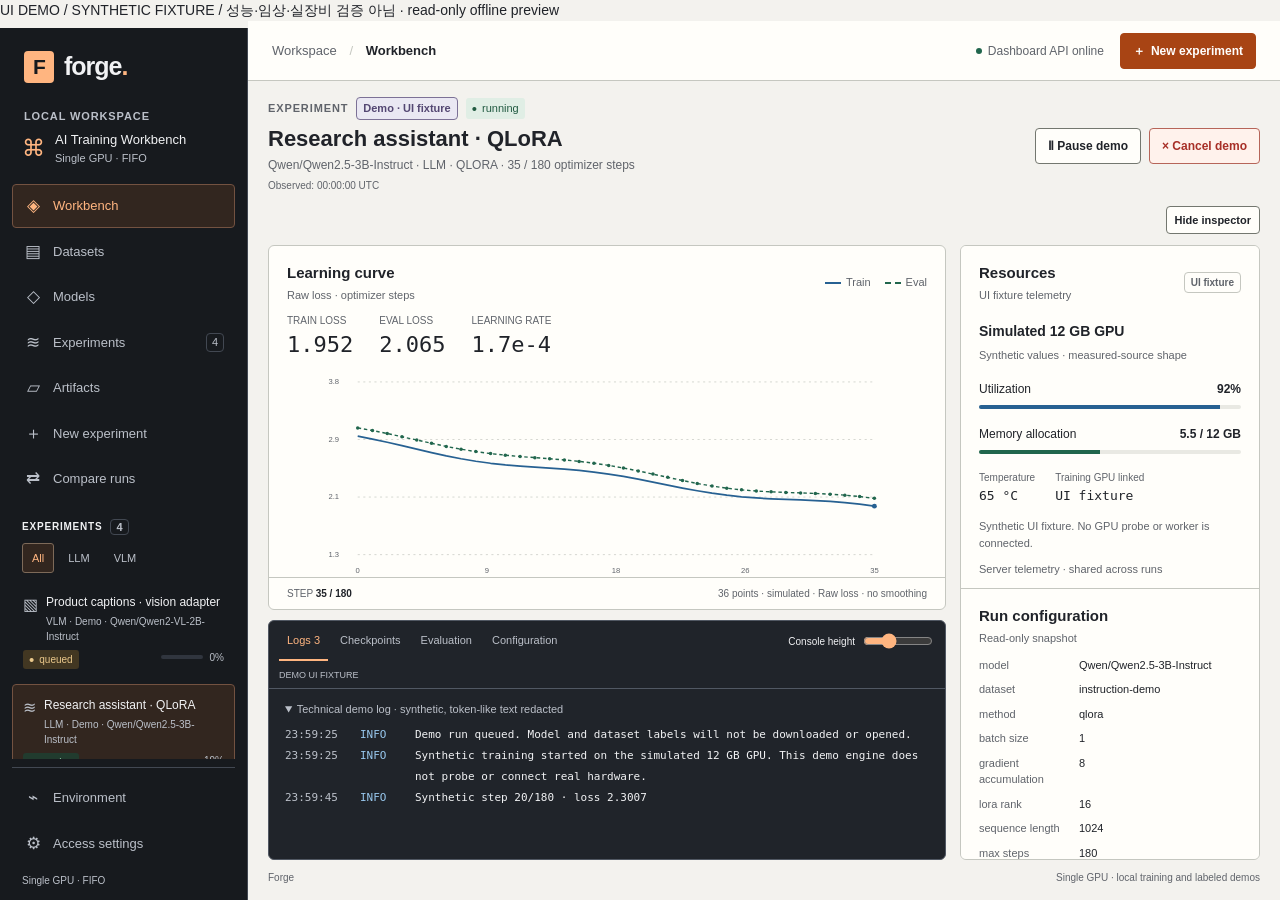
==== commit 29428180: "feat(ui): build experiment-centered AI training workbench" ====
--- a/docs/offline-preview.html
+++ b/docs/offline-preview.html
@@ -1,63 +1,76 @@
 <!DOCTYPE html>
 <html lang="en">
-<head><meta charset="UTF-8"><meta name="viewport" content="width=device-width,initial-scale=1"><title>Forge Fine-tuning Dashboard</title><style>:root{color-scheme:dark;--bg:#101217;--surface:#181b22;--surface2:#1e222b;--border:#2a2e39;--text:#f1f1f5;--muted:#969cae;--faint:#929bb0;--purple:#b0a0ff;--mint:#8ee3cc;--red:#faad9c}*{box-sizing:border-box}body{margin:0;font:14px/1.5 Inter,ui-sans-serif,-apple-system,BlinkMacSystemFont,"Segoe UI",sans-serif;background:var(--bg);color:var(--text)}button,input,select{font:inherit}button{cursor:pointer}button:disabled{cursor:wait;opacity:.5}button,a,input,select{outline-offset:4px}button:focus-visible,a:focus-visible{outline:2px solid var(--purple)}a{color:inherit;text-decoration:none}button{color:inherit}.app{display:flex;min-height:100vh}.sidebar{width:216px;position:fixed;inset:0 auto 0 0;background:#14171d;border-right:1px solid var(--border);padding:34px 20px;display:flex;flex-direction:column}.brand{font-size:31px;font-weight:750;letter-spacing:-1.5px;display:flex;gap:10px;align-items:center;margin-bottom:46px}.brandmark{font-size:22px;display:grid;place-items:center;width:36px;height:37px;background:var(--purple);color:#202032;border-radius:10px;transform:rotate(-5deg);letter-spacing:-2px}.brand-dot{color:var(--purple)}.workspace-label,.eyebrow{font-size:10px;font-weight:650;letter-spacing:1.7px;color:var(--muted)}.workspace-label{margin-bottom:12px}.workspace{border:1px solid var(--border);border-radius:9px;padding:12px 8px;display:flex;align-items:center;gap:8px;font-size:11px}.workspace small{display:block;color:var(--faint);font-size:9px}.machine-icon{font-size:22px;color:var(--purple)}.tiny-dot{width:5px;height:5px;display:inline-block;background:var(--mint);border-radius:50%}.workspace .tiny-dot{margin-left:auto}nav{margin-top:26px;display:grid;gap:8px}.nav-item{background:transparent;border:0;border-radius:8px;padding:11px 9px;display:flex;align-items:center;gap:12px;text-align:left;color:var(--muted);font-size:12px}.nav-item>span:first-child{font-size:18px;width:20px}.nav-item.active{background:#262535;color:#d4caff}.nav-count{font-size:10px;background:#373447;padding:0 6px;margin-left:auto;border-radius:4px}.sidebar-bottom{margin-top:auto;padding-top:30px}.demo-tag{font-size:9px;letter-spacing:1.4px;color:var(--purple)}.sidebar-bottom p{font-size:12px;color:var(--muted);line-height:1.8}.local-badge{border-top:1px solid var(--border);margin-top:24px;padding-top:20px;font-size:9px;color:var(--faint);white-space:nowrap}main{margin-left:216px;width:calc(100% - 216px)}.topbar{height:79px;padding:0 40px;border-bottom:1px solid var(--border);display:flex;align-items:center;justify-content:space-between}.breadcrumbs{font-size:12px;color:var(--faint)}.breadcrumbs span{padding:0 12px}.breadcrumbs strong{color:#b8bdca;font-weight:450}.topbar-right{display:flex;gap:24px;align-items:center}.connection{font-size:11px;color:var(--muted);display:flex;align-items:center;gap:7px}.connection i{width:6px;height:6px;border-radius:100%;background:var(--faint)}.connection.ok i{background:var(--mint)}.connection.error i{background:var(--red)}.button{border:1px solid var(--border);border-radius:7px;padding:10px 16px;font-size:11px;font-weight:650;display:inline-flex;align-items:center;justify-content:center;gap:8px;white-space:nowrap}.primary{background:var(--purple);color:#202030;border-color:var(--purple)}.primary:hover{background:#c2b5ff}.secondary{background:var(--surface2);color:#d6d8e0}.danger{background:#352a2b;color:var(--red);border-color:#5e3937}.content{max-width:1500px;margin:auto;padding:36px 40px 0}.page-heading{display:flex;justify-content:space-between;align-items:center;margin-bottom:25px}.page-heading h1{font-size:30px;letter-spacing:-.9px;font-weight:560;margin:8px 0 5px}.page-heading h1>span{color:var(--purple)}.page-heading p{font-size:12px;color:var(--muted);margin:0}.heading-badge{font-size:12px;border:1px solid var(--border);padding:8px 12px;border-radius:6px;letter-spacing:1px;color:#c4c7d2}.heading-badge span{color:var(--faint);margin:0 5px}.demo-notice{display:flex;gap:14px;align-items:center;border:1px solid #373248;background:#201e2a;border-radius:9px;padding:13px 17px;margin-bottom:24px}.notice-icon{font-size:20px;color:var(--purple)}.demo-notice strong{display:block;font-size:11px;font-weight:550;color:#d7d0ee}.demo-notice div>span{display:block;font-size:10px;color:#a49bb9;margin-top:2px}.pill{display:inline-flex;align-items:center;font-size:9px;letter-spacing:.7px;border-radius:4px;padding:3px 7px;font-weight:650}.pill.demo{background:#343043;color:#c8bcfb;border:1px solid #4c445f;margin-left:auto}.pill.small{font-size:8px;padding:2px 6px}.summary-grid{display:grid;grid-template-columns:repeat(4,1fr);gap:14px;margin-bottom:26px}.summary-card{background:var(--surface);border:1px solid var(--border);padding:17px 19px;border-radius:9px;min-height:137px}.card-label{font-size:9px;letter-spacing:1.1px;color:var(--muted);display:flex;justify-content:space-between;align-items:center}.card-label>span{font-size:14px;color:var(--faint)}.summary-number{font-size:32px;line-height:1.1;margin:14px 0 11px;font-weight:520;letter-spacing:-.8px}.summary-number small{font-size:14px;color:var(--faint);letter-spacing:0}.summary-number.worker-value{font-size:21px;line-height:1.65}.card-caption{font-size:9px;color:var(--faint)}.card-caption .tiny-dot{margin-right:4px}.live-dot{width:6px;height:6px;background:var(--mint);border-radius:100%;box-shadow:0 0 0 4px #273733}.meter{height:3px;border-radius:10px;background:#2a2e39;overflow:hidden}.meter>span{height:100%;display:block;background:var(--purple);transition:width .5s}.summary-card .meter{margin-top:-5px;margin-bottom:8px}.panel{background:var(--surface);border:1px solid var(--border);border-radius:9px}.panel-heading{padding:21px 22px 16px;display:flex;justify-content:space-between;align-items:center}.panel-heading h2{font-size:14px;font-weight:550;margin:0;display:flex;align-items:center;gap:8px}.panel-heading p{font-size:10px;color:var(--faint);margin:3px 0 0}.count-badge{font-size:10px;background:#292d38;border-radius:4px;padding:1px 6px;color:#a5acba}.filter-group{display:flex;gap:3px;background:#12151b;border:1px solid var(--border);padding:3px;border-radius:6px}.filter{border:0;background:transparent;color:var(--faint);font-size:10px;padding:5px 10px;border-radius:4px}.filter.active{background:#2b2f39;color:#dadde6}.runs-scroll{overflow-x:auto}table{width:100%;border-collapse:collapse;white-space:nowrap;text-align:left}th{font-size:8px;letter-spacing:1px;color:var(--faint);font-weight:600;padding:10px 22px;border-bottom:1px solid var(--border);background:#151820}td{padding:15px 22px;border-bottom:1px solid #262a34;font-size:11px}tr:last-child td{border-bottom:0}tbody tr{cursor:pointer}tbody tr:hover,tbody tr.selected{background:#1f222c}tbody tr.selected td:first-child{box-shadow:inset 2px 0 var(--purple)}.run-name{font-size:11px;font-weight:550;display:flex;gap:10px;align-items:center}.type-icon{background:#302c43;color:#c3b6ff;border-radius:7px;width:30px;height:30px;display:grid;place-items:center;font-size:12px}.type-icon.vlm{background:#223830;color:#a5decd}.run-meta{font-size:9px;color:var(--faint);margin-top:2px}.status{display:inline-flex;gap:5px;align-items:center;border:1px solid transparent;border-radius:5px;font-size:9px;padding:3px 7px;text-transform:capitalize}.status:before{content:"";width:4px;height:4px;border-radius:50%;background:currentColor}.status.running{color:var(--mint);background:#243731;border-color:#2d4940}.status.queued,.status.paused{color:#cfbc86;background:#353022;border-color:#484029}.status.completed{color:#a7afbf;background:#282e37;border-color:#343c47}.status.failed,.status.canceled{color:#edab9c;background:#362a2a;border-color:#503635}.progress-line{display:flex;gap:10px;align-items:center}.progress-line .meter{width:82px;height:3px}.progress-line>span{font-size:9px;color:#aab0bf;width:28px}.method-tag{font-size:9px;color:#9fa5b8;border:1px solid #333847;border-radius:4px;padding:3px 5px}.row-arrow{color:var(--faint)}.empty{padding:30px;text-align:center;color:var(--muted)}.detail-area{margin-top:29px}.detail-title{display:flex;justify-content:space-between;gap:16px;align-items:center;margin-bottom:17px}.detail-title h2{font-size:20px;font-weight:500;letter-spacing:-.4px;margin:5px 0 3px}.detail-title p{font-size:10px;color:var(--faint);margin:0}.run-controls{display:flex;gap:7px}.run-controls .button{padding:8px 11px;font-size:10px}.detail-grid{display:grid;grid-template-columns:minmax(0,2.15fr) minmax(270px,1fr);gap:16px}.chart-heading{display:flex;justify-content:space-between;align-items:center;gap:8px}.chart-heading h3{font-size:13px;font-weight:550;margin:0}.chart-heading p{font-size:10px;color:var(--faint);margin:3px 0 0}.loss-panel,.gpu-panel{padding:21px 22px}.legend{display:flex;gap:13px;font-size:9px;color:var(--muted)}.legend span{display:flex;gap:5px;align-items:center}.legend i{width:6px;height:6px;border-radius:50%}.purple{background:var(--purple)}.mint{background:var(--mint)}.chart-stats{display:flex;gap:40px;margin:21px 0 8px}.chart-stats div>span{font-size:8px;letter-spacing:1px;color:var(--faint);display:block}.chart-stats strong{font-size:22px;letter-spacing:-.5px;font-weight:450}.chart-stats div:first-child strong{color:#c5baff}.chart-stats div:nth-child(2) strong{color:var(--mint)}.chart-stats div:last-child strong{font-size:20px;color:#c5cad6}.chart{height:178px;position:relative}.chart svg{width:100%;height:100%;display:block}.chart-empty{height:100%;display:grid;place-items:center;color:var(--faint);font-size:11px;border:1px dashed #323742;border-radius:7px}.chart-foot{border-top:1px solid var(--border);display:flex;justify-content:space-between;padding-top:11px;margin-top:8px;color:var(--faint);font-size:8px;letter-spacing:.6px}.chart-foot strong{color:#b5bdca;font-weight:450}.gpu-illustration{display:flex;gap:14px;align-items:center;padding:22px 0 20px}.chip{width:49px;height:49px;border:1px solid #444154;border-radius:9px;padding:5px;box-shadow:0 0 30px #b0a0ff0a;position:relative;background:#252331}.chip-core{height:100%;display:flex;flex-direction:column;justify-content:center;align-items:center;color:#c9baff;font-size:11px;border:1px solid #5d5476;border-radius:4px}.chip-core span{font-size:6px;letter-spacing:1px;color:var(--faint)}.gpu-illustration h4{font-size:12px;font-weight:550;margin:0}.gpu-illustration p{font-size:9px;color:var(--faint);margin:3px 0 0}.telemetry-row{display:flex;justify-content:space-between;color:var(--muted);font-size:10px;margin-bottom:8px}.telemetry-row strong{font-weight:450;color:#e2e4eb}.telemetry-meter{height:4px;margin-bottom:17px}.mint-meter>span{background:var(--mint)}.gpu-footer{display:flex;justify-content:space-between;border-top:1px solid var(--border);padding-top:15px}.gpu-footer span{font-size:9px;color:var(--faint);display:block}.gpu-footer strong{font-size:18px;letter-spacing:-.5px;font-weight:450}.gpu-footer .not-connected{font-size:13px;line-height:2.1;color:var(--muted)}.gpu-disclaimer{margin-top:15px;font-size:8px;line-height:1.6;color:var(--faint)}.run-data{margin-top:16px;overflow:hidden}.tabs{display:flex;border-bottom:1px solid var(--border);padding:0 22px;gap:25px;align-items:center}.tab{border:0;background:transparent;font-size:10px;color:var(--faint);padding:15px 0 12px;border-bottom:2px solid transparent}.tab.active{color:#d4c7ff;border-bottom-color:var(--purple)}.tab>span{font-size:8px;background:#292d38;padding:2px 5px;margin-left:4px;border-radius:3px}.data-badge{margin-left:auto;font-size:7px;letter-spacing:1px;color:var(--faint)}.log-view{padding:15px 22px;min-height:144px;max-height:226px;overflow-y:auto;background:#14171d;font:10px/1.9 ui-monospace,SFMono-Regular,Consolas,monospace}.log-line{display:flex;gap:13px}.log-time{color:#626c81;white-space:nowrap}.log-level{color:var(--mint);min-width:38px}.log-level.error{color:var(--red)}.log-level.warning{color:#cfbc86}.log-message{color:#a4aabc;overflow-wrap:anywhere;min-width:0}.checkpoint-list{padding:10px 22px}.checkpoint{display:flex;align-items:center;gap:12px;padding:12px 0;border-bottom:1px solid var(--border);font-size:11px}.checkpoint:last-child{border:0}.checkpoint>span{color:var(--mint)}.checkpoint small{margin-left:auto;font-size:9px;color:var(--faint)}.config-list{display:grid;grid-template-columns:repeat(3,1fr);gap:17px 25px;padding:22px}.config-list div{overflow-wrap:anywhere}.config-list span{font-size:9px;color:var(--faint);display:block;text-transform:uppercase;letter-spacing:.5px}.config-list strong{font-size:11px;font-weight:450;color:#c6cad5}.run-error{border:1px solid #573c38;background:#322421;border-radius:7px;padding:11px 14px;margin-bottom:15px;color:#eeb09f;font-size:11px}.worker-info{padding:25px;margin-top:25px;color:var(--muted)}.worker-info h2{color:var(--text);font-size:20px}.worker-info p{font-size:12px;max-width:760px}.worker-steps{display:grid;grid-template-columns:repeat(3,1fr);gap:25px;margin:25px 0}.worker-steps span{color:var(--purple);font-size:20px}.worker-steps h3{font-size:13px;color:var(--text)}.worker-planned{padding-top:17px;border-top:1px solid var(--border);color:#cabcff}footer{display:flex;justify-content:space-between;padding:24px 0;color:var(--faint);font-size:8px}dialog{width:min(560px,calc(100% - 28px));border:1px solid #414351;border-radius:13px;color:var(--text);background:#1b1e26;padding:25px;max-height:90vh;overflow:auto;box-shadow:0 20px 100px #0008}dialog::backdrop{background:#06080dbe;backdrop-filter:blur(4px)}.modal-heading{display:flex;justify-content:space-between;align-items:center}.modal-heading h2{font-size:23px;font-weight:500;margin:6px 0 0;letter-spacing:-.5px}.icon-button{background:transparent;border:0;color:var(--muted);font-size:26px;padding:0 4px}.modal-note{font-size:11px;color:var(--muted);margin:15px 0 22px}.form-grid{display:grid;grid-template-columns:repeat(2,1fr);gap:14px}.form-grid.three{grid-template-columns:repeat(3,1fr)}label{display:block;color:#aeb5c5;font-size:10px;margin-bottom:14px}input,select{display:block;margin-top:6px;width:100%;background:#12151b;color:#d5d9e4;border:1px solid #353b48;border-radius:6px;padding:10px;font-size:11px}input:focus,select:focus{border-color:var(--purple);outline:1px solid var(--purple)}label small{font-size:9px;color:var(--faint);display:block;margin-top:5px}.modal-footer{display:flex;justify-content:flex-end;gap:8px;border-top:1px solid var(--border);padding-top:18px;margin-top:18px}.form-error{color:var(--red);font-size:11px;padding:8px 0}.toast{position:fixed;bottom:26px;left:50%;transform:translateX(-50%);border:1px solid #474151;background:#2a2634;padding:13px 20px;border-radius:8px;box-shadow:0 10px 50px #0009;font-size:12px;color:#d9cdfa;z-index:10;max-width:90vw}.toast.error{color:var(--red);background:#35272a;border-color:#593b3d}[hidden]{display:none!important}@media(min-width:1650px){.content{padding-top:45px}}@media(max-width:1150px){.sidebar{width:183px;padding:30px 14px}main{margin-left:183px;width:calc(100% - 183px)}.content{padding:28px 25px 0}.topbar{padding:0 25px}.summary-card{padding:16px 14px}.card-caption{font-size:8px}.detail-grid{grid-template-columns:minmax(0,1.7fr) minmax(250px,1fr)}td,th{padding-left:16px;padding-right:16px}.chart-stats{gap:25px}.page-heading h1{font-size:27px}}@media(max-width:900px){.sidebar{width:70px;padding:25px 12px}.brand{margin-bottom:30px}.brand>span:last-child,.workspace-label,.workspace,.sidebar-bottom,.nav-item>span:not(:first-child){display:none}.nav-item{font-size:0;padding:10px;gap:0}.nav-item>span:first-child{font-size:21px}.nav-item.active{background:#302a45}main{margin-left:70px;width:calc(100% - 70px)}.summary-grid{grid-template-columns:repeat(2,1fr)}.detail-grid{grid-template-columns:1fr}.gpu-panel{display:grid;grid-template-columns:1fr 1fr;column-gap:30px}.gpu-panel .chart-heading,.gpu-disclaimer{grid-column:1/-1}.gpu-illustration{grid-row:2/6}.gpu-footer{grid-column:1/-1}.telemetry-row:first-of-type{margin-top:20px}.telemetry-meter{margin-bottom:12px}.page-heading p{max-width:430px}.heading-badge{display:none}.worker-steps{grid-template-columns:1fr}.connection{font-size:10px}.topbar-right{gap:13px}}@media(max-width:600px){.sidebar{display:none}main{margin-left:0;width:100%}.topbar{height:66px;padding:0 18px}.breadcrumbs{font-size:10px}.breadcrumbs span{padding:0 7px}.topbar-right{gap:9px}.connection{font-size:0}.connection i{width:7px;height:7px}.topbar .button{font-size:9px;padding:9px 10px}.content{padding:25px 16px 0}.page-heading h1{font-size:25px}.page-heading p{font-size:10px;line-height:1.7}.eyebrow{font-size:8px;letter-spacing:1.4px}.demo-notice{padding:12px;gap:9px}.demo-notice strong{font-size:10px}.demo-notice div>span{font-size:9px;line-height:1.6}.demo-notice>.pill{display:none}.summary-grid{gap:9px;margin-bottom:20px}.summary-card{padding:14px;min-height:126px}.card-label{font-size:8px}.summary-number{font-size:29px;margin-top:14px}.summary-number.worker-value{font-size:18px;line-height:1.8}.card-caption{font-size:8px;line-height:1.5}.panel-heading{padding:17px 15px}.panel-heading h2{font-size:12px}.panel-heading p{font-size:9px}.filter{font-size:9px;padding:4px 8px}table{min-width:640px}td,th{padding-left:15px;padding-right:15px}.detail-title{display:block}.detail-title h2{font-size:19px}.detail-title p{line-height:1.6}.run-controls{margin-top:12px}.loss-panel,.gpu-panel{padding:17px 15px}.chart-stats{gap:26px;margin-top:20px}.chart-stats strong{font-size:22px}.chart-stats div:last-child strong{font-size:17px}.chart-stats div>span{font-size:7px}.chart{height:175px}.chart-heading h3{font-size:12px}.legend{font-size:8px;gap:9px}.tabs{padding:0 15px;gap:18px}.tab{font-size:9px}.data-badge{display:none}.log-view{padding:13px;font-size:9px}.log-line{gap:8px}.log-time{font-size:8px}.log-level{min-width:31px}.config-list{grid-template-columns:repeat(2,1fr);padding:17px}.checkpoint{font-size:10px}.checkpoint small{font-size:8px}.gpu-illustration h4{font-size:10px}.gpu-illustration p{font-size:8px}.gpu-panel{column-gap:15px}.gpu-illustration{gap:9px}.chip{width:41px;height:41px;flex-shrink:0}.gpu-footer strong{font-size:17px}footer{display:block;font-size:8px}footer span{display:block;margin-top:5px}dialog{padding:20px}.form-grid.three{grid-template-columns:repeat(2,1fr)}.modal-heading h2{font-size:21px}}@media(prefers-reduced-motion:reduce){*{transition:none!important}}
-/* Workflow workspace extensions */
-.mobile-nav{display:none}.feature-view{margin-top:8px;padding:25px}.feature-heading{display:flex;align-items:flex-start;justify-content:space-between;gap:18px;margin-bottom:24px}.feature-heading h2{font-size:23px;letter-spacing:-.5px;font-weight:500;margin:5px 0}.feature-heading p{font-size:11px;color:var(--muted);margin:3px 0;max-width:720px}.feature-grid{display:grid;grid-template-columns:1.1fr 1fr;gap:24px}.feature-box{border:1px solid var(--border);border-radius:8px;padding:18px;background:#14171e}.feature-box h3{font-size:13px;font-weight:550;margin:0 0 15px}.feature-box p{font-size:11px;color:var(--muted)}textarea{width:100%;display:block;margin-top:7px;resize:vertical;min-height:180px;background:#101319;border:1px solid #353b48;border-radius:7px;color:#c5cbd8;padding:12px;font:10px/1.7 ui-monospace,SFMono-Regular,Consolas,monospace}textarea:focus{outline:1px solid var(--purple);border-color:var(--purple)}.feature-actions{display:flex;gap:9px;flex-wrap:wrap;margin:15px 0 0}.feature-result{margin-top:18px;padding:15px;background:#1c2325;border:1px solid #31403d;border-radius:7px;font-size:11px;color:#b4d8cc}.feature-result.error{background:#302425;border-color:#543637;color:#e8b1a4}.feature-result h4{margin:0 0 8px;font-size:12px;color:var(--text)}.feature-result ul{padding-left:17px;margin:7px 0}.feature-result li{margin:4px 0}.preview-record{white-space:pre-wrap;overflow-wrap:anywhere;max-height:170px;overflow:auto;padding:10px;margin:8px 0;border:1px solid var(--border);border-radius:5px;background:#11151b;color:#a8b2c5;font:9px/1.65 ui-monospace,monospace}.dataset-item{padding:14px 0;border-bottom:1px solid var(--border)}.dataset-item:last-child{border:0}.dataset-item h4{margin:0;font-size:12px;font-weight:500;display:flex;justify-content:space-between;align-items:center;gap:7px}.dataset-item p{font-size:10px;color:var(--faint);margin:3px 0 8px}.dataset-item .button{font-size:9px;padding:7px 10px}.dataset-tools{display:flex;gap:7px;align-items:end;flex-wrap:wrap}.dataset-tools label{margin:0;max-width:90px}.dataset-tools input{padding:7px;font-size:9px}.preview-caption{font-size:9px;color:var(--faint)}.diagnostic-grid{display:grid;grid-template-columns:repeat(3,1fr);gap:13px;margin-bottom:22px}.diagnostic-card{padding:18px;border:1px solid var(--border);background:#14171e;border-radius:8px}.diagnostic-card span{display:block;font-size:9px;letter-spacing:.7px;text-transform:uppercase;color:var(--faint)}.diagnostic-card strong{display:block;font-size:17px;font-weight:450;overflow-wrap:anywhere;margin:8px 0}.diagnostic-card small{font-size:9px;color:var(--muted)}.check-list{padding:0;list-style:none;margin:0}.check-list li{display:flex;align-items:flex-start;gap:10px;margin:0;padding:11px 0;border-bottom:1px solid var(--border);font-size:11px;color:var(--muted)}.check-list li:last-child{border:0}.check-list b{font-weight:500;color:var(--text);display:block}.check-list .check-icon{color:var(--mint);width:14px;flex-shrink:0}.check-list .check-icon.warning{color:#d8bd85}.settings-row{display:flex;justify-content:space-between;align-items:center;gap:20px;border-bottom:1px solid var(--border);padding:15px 0}.settings-row:last-child{border:0}.settings-row strong{font-size:12px;font-weight:500}.settings-row p{margin:4px 0 0;font-size:10px;color:var(--faint)}.switch{appearance:none;width:34px;height:19px;padding:0;margin:0;border-radius:20px;border:1px solid #414756;background:#282e39;cursor:pointer;position:relative;flex-shrink:0}.switch:before{content:'';position:absolute;left:3px;top:3px;width:11px;height:11px;border-radius:50%;background:#788094;transition:all .15s}.switch:checked{background:#60578b;border-color:#8175b1}.switch:checked:before{left:18px;background:#e4dfff}.switch:disabled{opacity:.45;cursor:not-allowed}.auth-warning{padding:14px;border:1px solid #4f452e;background:#2d281d;color:#d9c497;border-radius:7px;font-size:11px;line-height:1.8;margin-bottom:20px}.gate-badge{font-size:9px;border:1px solid #5b4c2d;color:#d8c08b;border-radius:5px;padding:4px 8px}.gate-badge.ready{color:var(--mint);border-color:#385548}.compare-selects{display:grid;grid-template-columns:repeat(2,1fr);gap:15px;margin-bottom:22px}.compare-legend{display:flex;gap:16px;font-size:10px;color:var(--muted);margin-bottom:16px}.compare-table{min-width:0}.compare-table th{font-size:9px}.compare-table td{font-size:11px;white-space:normal}.compare-table td:first-child{color:var(--faint)}.feature-chart{height:240px;margin:18px 0}.export-banner{margin-top:20px;padding:14px 17px;border:1px solid var(--border);border-radius:7px;display:flex;justify-content:space-between;align-items:center;gap:20px;background:#14171e}.export-banner h3{font-size:12px;font-weight:500;margin:0}.export-banner p{font-size:9px;color:var(--faint);margin:4px 0}.export-banner .feature-actions{margin:0}.no-adapter{margin:18px 0;padding:13px;background:#28232f;border:1px solid #494053;border-radius:7px;font-size:10px;color:#c9b9e4}.no-adapter strong{display:block;font-size:11px}.feature-box select{margin-bottom:14px}.section-subheading{font-size:11px;color:var(--muted);margin-top:22px}.field-note{color:var(--faint);font-size:9px}.feature-box input[type=file]{font-size:9px;padding:7px}.read-only-note{font-size:10px;color:var(--muted);margin-top:18px}
-@media(max-width:1000px){.sidebar{width:183px}.feature-grid{grid-template-columns:1fr}.diagnostic-grid{grid-template-columns:repeat(2,1fr)}}@media(max-width:900px){.sidebar{width:70px}.nav-item{padding:8px}.nav-item>span:first-child{font-size:18px}.feature-view{padding:20px}}@media(max-width:600px){.mobile-nav{display:block;margin-bottom:17px}.mobile-nav select{font-size:11px;padding:8px;margin:0;background:#191c24}.feature-view{padding:17px}.feature-heading{display:block;margin-bottom:20px}.feature-heading h2{font-size:21px}.feature-heading p{font-size:10px}.feature-heading>.button{margin-top:10px}.feature-box{padding:14px}.diagnostic-grid{grid-template-columns:1fr 1fr;gap:9px}.diagnostic-card{padding:13px}.diagnostic-card strong{font-size:15px}.compare-selects{grid-template-columns:1fr;gap:0}.compare-table td,.compare-table th{padding:10px;font-size:9px}.export-banner{display:block;padding:12px}.export-banner .feature-actions{margin-top:10px}.feature-chart{height:180px}.feature-actions .button{font-size:10px;padding:9px 12px}}
-
-.advanced-options{margin:14px 0 18px;padding:12px;border:1px solid var(--border);border-radius:7px}.advanced-options>summary{font-size:11px;color:var(--purple);cursor:pointer}.advanced-options[open]>summary{margin-bottom:17px}
-
-.beginner-guide{margin:0 0 22px;padding:14px 17px;border:1px solid var(--border);border-radius:8px;background:#161920}.beginner-guide>summary,.format-guide>summary,.parameter-guide>summary{cursor:pointer;color:#bfb2ea;font-size:11px}.guided-steps{display:grid;grid-template-columns:repeat(5,1fr);gap:9px;margin-top:15px}.guided-steps button{text-align:left;border:1px solid var(--border);border-radius:6px;padding:11px;background:#1d2029}.guided-steps b{font-size:10px;color:var(--purple);display:block;font-weight:500}.guided-steps span{font-size:9px;color:var(--faint);display:block;margin-top:4px}.beginner-guide p{font-size:9px;color:var(--faint);margin:14px 0 0}.format-guide{margin:0 0 22px;padding:15px;border:1px solid var(--border);border-radius:7px}.format-guide>p{font-size:11px;color:var(--muted);margin-top:15px}.schema-grid{display:grid;grid-template-columns:repeat(3,1fr);gap:15px}.schema-grid h4{font-size:12px;font-weight:500;margin:12px 0}.schema-grid p{font-size:10px;color:var(--faint)}.schema-grid .preview-record{font-size:8px}.schema-grid .button{font-size:9px}.parameter-guide{margin-bottom:17px;padding:11px;border:1px solid var(--border);border-radius:6px}.parameter-guide p{font-size:10px;line-height:1.8}.parameter-guide b{color:#c6bbeb}.feature-result details{margin-top:12px;color:var(--faint);font-size:10px;cursor:pointer}@media(max-width:900px){.schema-grid{grid-template-columns:1fr}}@media(max-width:600px){.guided-steps{grid-template-columns:repeat(2,1fr)}.guided-steps button:last-child{grid-column:1/-1}.beginner-guide>summary{font-size:10px}}
-
-.technical-logs>summary{cursor:pointer;font-size:10px;color:var(--muted);padding:14px 22px;background:#14171d}.technical-logs[open]>summary{border-bottom:1px solid var(--border)}
-
-.workspace-alerts{display:flex;justify-content:space-between;align-items:center;flex-wrap:wrap;gap:10px;border:1px solid #4f3d36;background:#29211f;color:#d4ac96;border-radius:7px;padding:10px 14px;margin:0 0 18px;font-size:10px}.workspace-alerts .button{font-size:9px;padding:6px 10px}
-
-/* Language settings use the same form controls at desktop and mobile widths. */
-.language-settings { margin-bottom: 20px; }
-.language-settings select { width: min(100%, 320px); min-height: 44px; }
-html[lang="ko"] .card-label, html[lang="ko"] .eyebrow { letter-spacing: .04em; }
-html[lang="ko"] .field-note, html[lang="ko"] p { word-break: keep-all; overflow-wrap: anywhere; }
-
-/* Visible focus and field boundaries on the dark theme. */
-button:focus-visible,a:focus-visible,input:focus-visible,select:focus-visible,textarea:focus-visible,summary:focus-visible,[tabindex]:focus-visible{outline:2px solid var(--purple);outline-offset:4px}
-input:not([type=checkbox]),select,textarea{border-color:#737d93}
-.runs-scroll tr[data-run]:focus-visible{outline-offset:-2px}
-/* Hugging Face catalog */
-#model-dialog{width:min(1100px,94vw);max-width:1100px;max-height:90vh;overflow:auto}
-.hf-settings{margin-bottom:20px}.hf-search-line{display:flex;gap:10px;align-items:end}.hf-search-line label{flex:1;margin:0}.hf-filters{display:grid;grid-template-columns:repeat(5,minmax(0,1fr));gap:12px;margin-top:16px}.hf-filters label{min-width:0}
-.hf-catalog-grid{display:grid;grid-template-columns:minmax(0,1.1fr) minmax(0,1fr);gap:20px;align-items:start}.hf-model-group h3{font-size:13px;margin:20px 0 10px}.hf-model-card{display:grid;grid-template-columns:40px minmax(0,1fr) auto;gap:10px;width:100%;padding:14px;margin-bottom:8px;text-align:left;border:1px solid var(--border);background:var(--surface);color:var(--text);border-radius:10px}.hf-model-card:hover{border-color:var(--purple)}
-.publisher-icon{position:relative;display:grid;place-items:center;width:38px;height:38px;background:#303349;border-radius:9px;overflow:hidden;color:var(--text);font-size:12px;font-weight:700;flex-shrink:0}.publisher-icon img{position:absolute;inset:0;width:100%;height:100%;object-fit:cover;background:#fff}.model-name{min-width:0;display:flex;flex-direction:column;gap:5px}.model-name strong,.model-name small,.hf-repo-id{overflow-wrap:anywhere}.model-name small{color:var(--muted);font-size:11px}.model-type{align-self:center;padding:4px 7px;background:#353049;color:#cabfff;border-radius:5px;font-size:11px}.model-type.vlm{background:#243d3c;color:#a5e8d9}.model-meta{grid-column:2/4;font-size:10px;color:var(--muted)}.model-selection{display:flex;align-items:center;gap:12px;margin:16px 0;padding:14px;border:1px solid var(--border);border-radius:10px}.model-selection .model-name{flex:1}.hf-detail{position:sticky;top:0;padding:18px;background:var(--surface);border:1px solid var(--border);border-radius:12px}.hf-metadata{display:grid;grid-template-columns:110px minmax(0,1fr);gap:10px;font-size:12px}.hf-metadata dt{color:var(--muted)}.hf-metadata dd{margin:0;overflow-wrap:anywhere}.hf-repo-id{font-size:12px;color:var(--muted)}
-@media(max-width:700px){.hf-search-line{flex-wrap:wrap}.hf-search-line label{flex-basis:100%}.hf-filters{grid-template-columns:repeat(2,minmax(0,1fr))}.hf-catalog-grid{grid-template-columns:1fr}.hf-detail{position:static}.hf-model-card{padding:10px}.hf-metadata{grid-template-columns:95px minmax(0,1fr)}}
-
-#model-dialog>.modal-heading{position:sticky;top:-24px;z-index:2;background:var(--surface);padding:12px 0}.hf-detail{scroll-margin-top:70px}
-@media(max-width:700px){.hf-detail{grid-row:1}}
+<head><meta charset="UTF-8"><meta name="viewport" content="width=device-width,initial-scale=1"><title>Forge Fine-tuning Dashboard</title><style>/* Forge workbench: one token layer, dark explorer/console and warm work surface. */
+:root{color-scheme:light;--bg:#f3f2ee;--surface:#fffefa;--surface2:#e9e9e3;--border:#c5c7c0;--field-border:#73776f;--text:#202329;--muted:#60646b;--faint:#60646b;--accent:#a84414;--accent-dark:#ffb580;--purple:#276192;--mint:#21664d;--red:#a72f27;--console-height:240px;--explorer-width:248px;--inspector-width:300px;--radius:6px}
+*{box-sizing:border-box}body{margin:0;font:14px/1.5 ui-sans-serif,-apple-system,BlinkMacSystemFont,"Segoe UI",sans-serif;background:var(--bg);color:var(--text)}button,input,select,textarea{font:inherit}button{cursor:pointer;color:inherit}button:disabled{cursor:not-allowed;opacity:.6}a{color:inherit;text-decoration:none}button:focus-visible,a:focus-visible,input:focus-visible,select:focus-visible,textarea:focus-visible,summary:focus-visible,[tabindex]:focus-visible{outline:2px solid var(--accent);outline-offset:3px}[hidden]{display:none!important}h1,h2,h3,h4,p{margin-top:0}h2{font-size:22px;line-height:1.3}h3{font-size:15px}small,.field-note,.read-only-note{color:var(--muted);font-size:12px}pre,code{font:12px/1.6 ui-monospace,SFMono-Regular,Consolas,monospace}pre{white-space:pre-wrap;overflow-wrap:anywhere}button,a{touch-action:manipulation}
+.app{height:100vh;min-height:0}.sidebar{--surface:#22262d;--surface2:#30353e;--border:#424852;--text:#f1f2f4;--muted:#bbc0c9;--faint:#bbc0c9;--accent:#ffb580;position:fixed;inset:0 auto 0 0;width:var(--explorer-width);padding:20px 12px 12px;background:#171a1e;color:var(--text);display:flex;flex-direction:column;border-right:1px solid #424852;z-index:3;overflow:hidden}.brand{display:flex;gap:10px;align-items:center;font-size:25px;font-weight:750;letter-spacing:-1px;margin:0 12px 22px}.brandmark{width:30px;height:32px;display:grid;place-items:center;background:var(--accent);color:#171a1e;border-radius:4px;font-size:21px}.brand-dot{color:var(--accent)}.workspace-label,.eyebrow{font-size:11px;letter-spacing:.08em;font-weight:650;color:var(--muted)}.workspace-label{margin:0 12px 6px}.workspace{display:flex;align-items:center;gap:10px;margin:0 10px 18px;font-size:13px}.workspace small{display:block;font-size:11px}.machine-icon{font-size:23px;color:var(--accent)}nav{display:grid;gap:2px}.nav-item{border:1px solid transparent;border-radius:4px;background:none;display:flex;gap:10px;align-items:center;padding:8px 10px;min-height:36px;font-size:13px;text-align:left;color:var(--muted)}.nav-item>span:first-child{width:20px;text-align:center;font-size:17px}.nav-item:hover{background:#24282e}.nav-item.active{color:#ffb580;background:#32261f;border-color:#735241}.nav-count,.count-badge{font-size:11px;border:1px solid var(--border);border-radius:4px;padding:0 5px;margin-left:auto;color:var(--muted)}.sidebar-bottom{margin-top:auto;padding-top:8px}.sidebar-bottom nav{border-top:1px solid var(--border);padding-top:8px}.demo-tag,.local-badge{font-size:10px;color:var(--muted);padding:8px 10px 0}.demo-tag{display:none}.tiny-dot{width:6px;height:6px;display:inline-block;background:var(--mint);border-radius:50%}
+main{margin-left:var(--explorer-width);height:100vh;display:flex;flex-direction:column;min-width:0}.topbar{height:60px;flex-shrink:0;padding:0 24px;border-bottom:1px solid var(--border);display:flex;align-items:center;justify-content:space-between;gap:12px;background:var(--surface)}.breadcrumbs{font-size:13px;color:var(--muted)}.breadcrumbs span{margin:0 9px;color:var(--border)}.breadcrumbs strong{font-weight:600;color:var(--text)}.topbar-right{display:flex;align-items:center;gap:16px}.connection{display:flex;align-items:center;gap:6px;font-size:12px;color:var(--muted)}.connection i{width:6px;height:6px;border-radius:50%;background:var(--muted)}.connection.ok i{background:var(--mint)}.connection.error{color:var(--red)}.connection.error i{background:var(--red)}.button{display:inline-flex;align-items:center;justify-content:center;gap:6px;padding:8px 12px;min-height:36px;border:1px solid var(--field-border);border-radius:4px;font-size:12px;font-weight:600;background:var(--surface);white-space:normal;text-align:center}.primary{background:var(--accent);border-color:var(--accent);color:#fff}.primary:hover{background:#8d3710}.secondary:hover{background:var(--surface2)}.danger{color:var(--red);border-color:#b66559;background:#fff2ec}.icon-button{width:40px;height:40px;border:1px solid var(--field-border);border-radius:4px;background:var(--surface2);font-size:23px}.content{padding:16px 20px 0;display:flex;flex-direction:column;flex:1;min-height:0;min-width:0}.page-heading{display:none}.page-heading h1{font-size:23px;margin:3px 0 5px}.page-heading p{margin:0;color:var(--muted)}.demo-notice{padding:10px 12px;background:#eaeae3;border:1px solid var(--border);border-radius:4px;display:flex;align-items:center;gap:12px;margin-bottom:14px;font-size:12px}.demo-notice strong{display:block}.demo-notice div>span{color:var(--muted)}.demo-notice .notice-icon{display:none}.workspace-alerts{display:flex;flex-wrap:wrap;gap:8px;align-items:center;font-size:12px;background:#fff3df;color:#694018;padding:8px 12px;border:1px solid #b08042;margin-bottom:10px}.workspace-alerts .button{min-height:30px;padding:4px 8px}.pill{font-size:11px;font-weight:650;display:inline-flex;align-items:center;padding:2px 6px;border-radius:4px;border:1px solid var(--border);color:var(--muted);white-space:nowrap}.pill.demo{background:#eae8f3;border-color:#7c7196;color:#544773}.pill.real{background:#e4eee8;border-color:#5b7a69;color:#27523c}.pill.small{font-size:10px}.status{display:inline-flex;align-items:center;gap:5px;border-radius:3px;padding:2px 6px;font-size:11px;text-transform:none;color:#4d535d;background:#e8e9e9;white-space:nowrap}.status::before{content:'•';font-size:15px;line-height:1}.status.running,.status.completed{color:#225b42;background:#e0eee5}.status.paused,.status.queued,.status.pausing,.status.canceling{color:#77521b;background:#f6e8ce}.status.failed{color:#932e23;background:#fae6e0}.status.canceled{color:#55545b;background:#e7e5eb}
+/* The existing run rows are now the explorer; their IDs and keyboard events remain. */
+.experiments{display:flex;flex-direction:column;min-height:0;flex:1;margin-top:18px}.panel-heading{display:flex;align-items:center;justify-content:space-between;padding:0 10px 8px}.panel-heading h2{font-size:10px;letter-spacing:.08em;font-weight:600;display:flex;gap:8px;align-items:center;margin:0}.filter-group{display:flex;gap:4px;padding:0 10px 8px}.filter{border:1px solid transparent;background:none;color:var(--muted);border-radius:3px;font-size:11px;padding:4px 9px;min-height:30px}.filter.active{border-color:#7d6a59;color:#ffb580;background:#32261f}.runs-scroll{overflow:auto;min-width:0;max-width:100%}.experiments .runs-scroll{flex:1;min-height:0}.experiments table,.experiments tbody{display:block}.experiments thead{position:absolute;width:1px;height:1px;overflow:hidden;clip-path:inset(50%)}.experiments tr{display:grid;grid-template-columns:auto 1fr;gap:4px 6px;padding:10px 9px;border:1px solid transparent;border-radius:4px;cursor:pointer;outline-offset:-2px;margin-bottom:3px}.experiments tr:hover{background:#24282e}.experiments tr.selected{border-color:#735241;background:#32261f}.experiments td{min-width:0;font-size:11px}.experiments td:first-child{grid-column:1/-1}.experiments td:nth-child(4),.experiments td:nth-child(5),.experiments .row-arrow{display:none}.experiments .status{font-size:10px;background:#30353e;color:#d4d8df}.experiments .status.running,.experiments .status.completed{color:#99d8b5;background:#213b2e}.experiments .status.failed{color:#ffb4a4;background:#492c27}.experiments .status.pausing,.experiments .status.paused,.experiments .status.queued{color:#eac88b;background:#423722}.run-name{display:flex;gap:8px;align-items:start;font-size:12px;font-weight:500}.run-name>div{min-width:0;overflow-wrap:anywhere}.type-icon{color:var(--muted);font-size:16px;flex-shrink:0}.run-meta{color:var(--muted);font-size:10px;line-height:1.5;overflow-wrap:anywhere;font-weight:400;margin-top:3px}.progress-line{display:flex;align-items:center;gap:7px;justify-content:flex-end;color:var(--muted);font-size:10px}.progress-line .meter{width:42px}.meter{background:var(--surface2);height:4px;overflow:hidden;border-radius:2px}.meter>span{display:block;height:100%;background:var(--purple);transition:width .2s}.experiments .meter>span{background:#b8c3d1}.method-tag{font-size:11px;border:1px solid var(--border);padding:2px 5px;border-radius:3px;color:var(--muted)}.empty{padding:24px 16px;color:var(--muted);font-size:13px;text-align:center}.empty-workbench{flex:1;display:flex;flex-direction:column;justify-content:center;align-items:center;text-align:center;gap:8px}.empty-workbench>span{font-size:40px;color:var(--accent)}.empty-workbench p{max-width:420px;color:var(--muted)}
+/* Run surfaces: header, curve, fixed config inspector, adjustable console. */
+.detail-area{display:grid;grid-template-columns:minmax(0,1fr) var(--inspector-width);grid-template-rows:auto auto minmax(200px,1fr) var(--console-height);gap:10px 14px;flex:1;min-height:0;min-width:0}.detail-title{grid-column:1/-1;display:flex;flex-wrap:wrap;gap:10px;align-items:center;justify-content:space-between}.run-heading{min-width:0;flex:1}.run-badges{display:flex;align-items:center;gap:8px}.detail-title h2{font-size:22px;margin:5px 0 3px;overflow-wrap:anywhere;font-weight:650}.detail-title p{font-size:12px;color:var(--muted);margin:0;overflow-wrap:anywhere}.detail-title small{font-size:10px}.run-controls{display:flex;gap:8px;flex-wrap:wrap;max-width:100%}.run-error{flex-basis:100%;font-size:12px;padding:8px 12px;border:1px solid #b66559;border-radius:4px;background:#fff2ec;color:var(--red)}.surface-toolbar{grid-column:1/-1;display:flex;justify-content:flex-end;align-items:center;min-height:30px}.surface-toolbar>.button{font-size:11px;min-height:28px;padding:3px 8px}.mobile-surfaces{display:none}.detail-grid{display:contents}.panel{background:var(--surface);border:1px solid var(--border);border-radius:var(--radius);min-width:0}.loss-panel{grid-column:1;grid-row:3;display:flex;flex-direction:column;overflow:hidden}.chart-heading{display:flex;align-items:center;justify-content:space-between;gap:8px;padding:16px 18px 10px}.chart-heading h3{margin:0;font-weight:600}.chart-heading p{font-size:11px;color:var(--muted);margin:2px 0 0}.legend{display:flex;gap:14px;font-size:11px;color:var(--muted)}.legend span{display:flex;align-items:center;gap:5px}.legend i{width:16px;height:0;border-top:2px solid var(--purple)}.legend i.mint{border-color:var(--mint);border-top-style:dashed}.chart-stats{display:flex;gap:26px;padding:0 18px 7px}.chart-stats span{display:block;font-size:10px;color:var(--muted)}.chart-stats strong{font:500 22px/1.5 ui-monospace,SFMono-Regular,monospace}.chart{min-height:90px;flex:1;padding:0 14px;display:flex;align-items:center;justify-content:center;overflow:hidden}.chart svg{width:100%;height:100%;max-height:100%}.chart-empty{padding:20px;color:var(--muted);text-align:center}.chart-foot{display:flex;justify-content:space-between;flex-wrap:wrap;gap:5px;padding:8px 18px;border-top:1px solid var(--border);font-size:10px;color:var(--muted)}.chart-foot strong{color:var(--text)}.gpu-panel{grid-column:2;grid-row:3/5;overflow:auto}.gpu-identity{padding:8px 18px 16px}.gpu-identity h4{font-size:14px;overflow-wrap:anywhere;margin:0 0 5px}.gpu-identity p{font-size:11px;color:var(--muted);margin:0}.telemetry-row{display:flex;gap:5px;justify-content:space-between;padding:0 18px;font-size:12px}.telemetry-meter{margin:7px 18px 16px}.mint-meter>span{background:var(--mint)}.gpu-footer{display:flex;gap:20px;padding:0 18px 12px}.gpu-footer span{display:block;color:var(--muted);font-size:10px}.gpu-footer strong{font:500 13px/1.6 ui-monospace,monospace}.gpu-disclaimer,.gpu-panel>.field-note{font-size:11px;padding:0 18px;margin-bottom:10px;color:var(--muted)}.inspector-config{padding:16px 18px;border-top:1px solid var(--border)}.inspector-config h3{margin:0}.inspector-config p{font-size:11px;color:var(--muted);margin:3px 0 10px}.inspector-config dl,.hf-metadata{display:grid;grid-template-columns:92px minmax(0,1fr);font-size:11px;gap:8px;margin:0 0 18px}.inspector-config dt,.hf-metadata dt{color:var(--muted)}.inspector-config dd,.hf-metadata dd{margin:0;overflow-wrap:anywhere}.inspector-config .button{font-size:11px;min-height:32px}.detail-area.inspector-hidden{grid-template-columns:minmax(0,1fr)}.detail-area.inspector-hidden .gpu-panel{display:none}.run-data{grid-column:1;grid-row:4;--surface:#20242a;--surface2:#30353e;--border:#515863;--field-border:#737e8e;--text:#f1f2f4;--muted:#bbc0c9;--faint:#bbc0c9;--accent:#ffb580;background:var(--surface);color:var(--text);display:flex;flex-direction:column;overflow:hidden}.console-heading{display:flex;align-items:center;justify-content:space-between;gap:8px;flex-wrap:wrap;padding:0 10px;border-bottom:1px solid var(--border)}.tabs{display:flex;overflow:auto;gap:4px}.tab{font-size:11px;color:var(--muted);min-height:40px;padding:8px;border:0;border-bottom:2px solid transparent;background:none;white-space:nowrap}.tab.active{color:var(--accent);border-bottom-color:var(--accent)}.console-size{font-size:10px;display:flex;align-items:center;gap:6px;margin:0}.console-size input{width:70px;accent-color:#ffb580}.data-badge{font-size:9px;color:var(--muted);padding-bottom:5px;width:100%}#tab-content{padding:12px 16px;flex:1;min-height:0;overflow:auto;font-size:12px}#tab-content h4{margin:0 0 10px}.technical-logs{height:100%;display:flex;flex-direction:column}.technical-logs:not([open]){height:auto}.technical-logs:not([open]) .log-view{display:none}.technical-logs>summary{flex-shrink:0;cursor:pointer;font-size:11px;margin-bottom:8px;color:var(--muted)}.log-view{flex:1;min-height:0;overflow:auto;overflow-anchor:none}.log-line{display:grid;grid-template-columns:65px 45px minmax(0,1fr);gap:10px;font:11px/1.9 ui-monospace,monospace}.log-time{color:var(--muted)}.log-level{color:#98c8ee}.log-level.warning{color:#eac88b}.log-level.error{color:#ffb4a4}.log-message{white-space:pre-wrap;overflow-wrap:anywhere}.checkpoint{display:flex;align-items:center;gap:12px;padding:10px 0;border-bottom:1px solid var(--border)}.checkpoint>div{flex:1;overflow-wrap:anywhere}.checkpoint small{color:var(--muted)}.run-data .button{background:var(--surface2);color:var(--text)}.config-list{display:grid;grid-template-columns:repeat(2,minmax(0,1fr));gap:10px 20px}.config-list>div{display:flex;flex-wrap:wrap;justify-content:space-between;gap:6px;border-bottom:1px solid var(--border);padding-bottom:5px;min-width:0}.config-list span{color:var(--muted)}.config-list strong{font-weight:500;overflow-wrap:anywhere}.preview-record{padding:12px;background:var(--surface2);border:1px solid var(--border);border-radius:4px;max-height:250px;overflow:auto;min-width:0}.run-data .preview-record{color:var(--text)}footer{flex-shrink:0;font-size:10px;color:var(--muted);display:flex;justify-content:space-between;padding:10px 0 8px;gap:10px}
+body[data-view=overview] .page-heading,body[data-view=runs] .page-heading,body[data-view=overview] .demo-notice,body[data-view=runs] .demo-notice,body[data-view=overview] .workspace-alerts,body[data-view=runs] .workspace-alerts{display:none}
+/* Preparation, catalog, access and environment use the same surfaces and controls. */
+.feature-view{padding:24px;overflow:auto;flex:1;min-height:0}.feature-heading{display:flex;gap:12px;align-items:start;justify-content:space-between;margin-bottom:24px}.feature-heading h2{margin:0 0 6px}.feature-heading p{color:var(--muted);font-size:13px;max-width:650px;margin:0}.feature-grid{display:grid;grid-template-columns:repeat(2,minmax(0,1fr));gap:22px}.feature-box{border:1px solid var(--border);border-radius:5px;padding:18px;min-width:0}.feature-box h3{margin-bottom:14px}.feature-actions{display:flex;align-items:center;gap:8px;flex-wrap:wrap;margin:12px 0}.form-grid{display:grid;grid-template-columns:repeat(2,minmax(0,1fr));gap:0 14px}.form-grid.three{grid-template-columns:repeat(3,minmax(0,1fr))}label{display:block;color:var(--text);font-size:12px;margin-bottom:16px}input:not([type=checkbox]):not([type=range]),select,textarea{width:100%;border:1px solid var(--field-border);border-radius:4px;padding:9px 10px;margin-top:6px;background:var(--surface);color:var(--text);min-height:40px}textarea{min-height:170px;resize:vertical;font:12px/1.6 ui-monospace,monospace}input[type=checkbox]{accent-color:var(--accent);width:17px;height:17px;margin-right:8px}input[type=range]{min-height:28px}label small{display:block;margin-top:5px}select{max-width:100%}.feature-result,.form-error{border:1px solid #a08b6a;border-radius:4px;padding:16px;margin-top:16px;background:#fff6e7;overflow-wrap:anywhere;font-size:12px}.feature-result h4{margin-bottom:8px}.feature-result p{color:var(--muted);margin-bottom:10px}.feature-result.error,.form-error{background:#fff1ec;border-color:#b66559;color:var(--red)}.feature-result ul{padding-left:20px}.feature-result details{margin-top:12px}.dataset-item{border-bottom:1px solid var(--border);padding:14px 0}.dataset-item h4{font-size:14px;display:flex;gap:8px;align-items:center;margin:0;overflow-wrap:anywhere}.dataset-item p{font-size:11px;color:var(--muted);overflow-wrap:anywhere;margin:5px 0 12px}.dataset-tools{display:flex;gap:8px;align-items:end;flex-wrap:wrap}.dataset-tools label{width:90px;margin:0}.dataset-tools .button{margin-bottom:0}.dataset-preview{margin-top:16px}.format-guide,.parameter-guide,.advanced-options{padding:14px;border:1px solid var(--border);border-radius:4px;margin:0 0 18px}summary{cursor:pointer;color:var(--text);font-size:12px}.schema-grid{display:grid;grid-template-columns:repeat(3,minmax(0,1fr));gap:16px;margin-top:14px}.schema-grid p{font-size:12px;color:var(--muted)}.schema-grid h4{margin-bottom:8px}.check-list{list-style:none;padding:0;display:grid;gap:14px;font-size:12px}.check-list li{display:flex;gap:10px;color:var(--muted)}.check-list b{display:block;color:var(--text)}.check-icon{color:var(--mint)}.check-icon.warning{color:#77521b}.no-adapter{padding:12px;background:var(--surface2);font-size:12px}.no-adapter strong{display:block;margin-bottom:5px}.diagnostic-grid{display:grid;grid-template-columns:repeat(4,minmax(0,1fr));gap:14px;margin-bottom:20px}.diagnostic-card{border:1px solid var(--border);border-radius:4px;padding:16px;min-width:0}.diagnostic-card>span{display:block;font-size:11px;color:var(--muted)}.diagnostic-card strong{display:block;font-size:18px;margin:6px 0;overflow-wrap:anywhere}.diagnostic-card p{font-size:11px;color:var(--muted);margin:0}.compare-selects{display:grid;grid-template-columns:1fr 1fr;gap:20px}.compare-table{width:100%;border-collapse:collapse;font-size:12px}.compare-table th,.compare-table td{padding:12px;border-bottom:1px solid var(--border);text-align:left;overflow-wrap:anywhere}.compare-table th{font-size:10px;color:var(--muted)}.feature-chart{height:260px}.compare-legend{display:flex;gap:20px;font-size:12px;margin-bottom:10px}.compare-legend i{margin-right:4px}.export-banner{display:flex;gap:20px;justify-content:space-between;padding:16px;background:var(--surface2);margin-top:20px}.export-banner h3{margin-bottom:5px}.export-banner p{font-size:12px;color:var(--muted);margin:0}.language-settings,.hf-settings{margin-bottom:20px}.language-settings select{max-width:320px}.permission-list{display:grid;gap:10px}.permission-row{display:flex;gap:10px;align-items:center}.permission-row small{display:block}.permission-summary{padding:12px;background:var(--surface2);font-size:12px}.access-status{display:flex;gap:10px;align-items:center;margin-bottom:14px}.settings-grid{display:grid;grid-template-columns:1fr 1fr;gap:20px}.parameter-guide p{font-size:12px}.hf-search-line{display:flex;gap:10px;align-items:end}.hf-search-line label{flex:1;margin:0}.hf-filters{display:grid;grid-template-columns:repeat(3,minmax(0,1fr));gap:0 12px;margin-top:16px}.hf-catalog-grid{display:grid;grid-template-columns:minmax(0,1fr) minmax(0,1fr);gap:20px;align-items:start}.hf-model-group h3{font-size:13px;margin:16px 0 8px}.hf-model-card{display:grid;grid-template-columns:38px minmax(0,1fr) auto;gap:10px;width:100%;border:1px solid var(--field-border);border-radius:5px;background:var(--surface);padding:12px;margin-bottom:8px;text-align:left}.hf-model-card:hover{background:var(--surface2)}.publisher-icon{position:relative;display:grid;place-items:center;width:36px;height:36px;background:#e3e6eb;border:1px solid var(--border);border-radius:4px;overflow:hidden;font-size:12px;font-weight:700;flex-shrink:0}.publisher-icon img{position:absolute;inset:0;width:100%;height:100%;object-fit:cover;background:white}.model-name{min-width:0;display:flex;flex-direction:column;gap:3px}.model-name strong,.model-name small,.hf-repo-id{overflow-wrap:anywhere}.model-name small{font-size:11px}.model-type{align-self:center;padding:3px 6px;border:1px solid var(--border);font-size:10px;border-radius:3px;background:#e7edf3;color:#315579}.model-type.vlm{background:#e4eee8;color:#27523c}.model-meta{grid-column:2/4;font-size:10px;color:var(--muted)}.model-selection{display:flex;align-items:center;gap:10px;padding:12px;margin:12px 0;border:1px solid var(--border);border-radius:4px}.model-selection .model-name{flex:1}.hf-detail{position:sticky;top:0;border:1px solid var(--border);padding:16px;border-radius:5px;background:var(--surface)}.hf-repo-id{font-size:12px;color:var(--muted)}.hf-metadata{font-size:12px;grid-template-columns:110px minmax(0,1fr)}
+/* Builder steps keep the same form nodes alive for draft and focus continuity. */
+.builder-steps{display:flex;gap:4px;flex-wrap:wrap;margin:0 0 24px;padding:0;list-style:none}.builder-step{display:flex;gap:7px;align-items:center;min-height:38px;border:1px solid var(--border);border-radius:4px;padding:7px 10px;background:var(--surface);color:var(--muted);font-size:12px}.builder-step[aria-current=step]{background:#fbede4;color:#8d3710;border-color:#a84414}.builder-step span{font:11px/1 ui-monospace,monospace}.builder-layout{display:grid;grid-template-columns:minmax(0,1fr) 270px;gap:24px}.builder-panels{min-width:0}.builder-panel{border:0;margin:0;padding:0;min-width:0}.builder-panel legend{font-size:20px;font-weight:650;padding:0;margin-bottom:8px}.builder-panel>p{font-size:13px;color:var(--muted);max-width:600px}.builder-reference{background:var(--surface2);padding:18px;border:1px solid var(--border);border-radius:5px;font-size:12px;align-self:start}.builder-reference h3{margin:0 0 10px}.builder-reference p{color:var(--muted)}.builder-reference .preview-record{font-size:10px;max-height:280px}.builder-actions{display:flex;justify-content:space-between;gap:10px;border-top:1px solid var(--border);padding-top:18px;margin-top:22px}.builder-actions>div{display:flex;gap:8px}.builder-review{display:grid;grid-template-columns:100px minmax(0,1fr) 100px minmax(0,1fr);gap:10px;font-size:13px}.builder-review dt{color:var(--muted)}.builder-review dd{margin:0;overflow-wrap:anywhere}.launch-choice{border:1px solid var(--border);padding:18px;border-radius:4px;margin:14px 0}.launch-choice h3{margin-bottom:8px}.launch-choice p{font-size:12px;color:var(--muted)}.builder-check-status{font-size:12px;padding:10px;border-left:3px solid var(--accent);background:var(--surface2);margin:14px 0}.builder-source-note{font-size:12px;color:var(--muted)}
+dialog{width:min(650px,92vw);max-height:90vh;overflow:auto;border:1px solid var(--field-border);border-radius:8px;padding:24px;background:var(--surface);color:var(--text)}dialog::backdrop{background:#171a1e99}.modal-heading{display:flex;justify-content:space-between;align-items:start;gap:20px;margin-bottom:16px}.modal-heading h2{margin:5px 0 0}.modal-note{font-size:13px;color:var(--muted)}.modal-footer{display:flex;justify-content:flex-end;gap:10px;border-top:1px solid var(--border);padding-top:16px;margin-top:18px}#model-dialog{width:min(1100px,94vw);max-width:1100px}#model-dialog>.modal-heading{position:sticky;top:-24px;background:var(--surface);z-index:2;padding:10px 0}.toast{position:fixed;bottom:22px;left:50%;transform:translateX(-50%);z-index:10;max-width:calc(100vw - 24px);padding:12px 18px;background:#20242a;color:#f1f2f4;border:1px solid #737e8e;border-radius:5px;font-size:13px;box-shadow:0 4px 16px #171a1e26}.toast.error{background:#492c27;color:#ffb4a4}.mobile-nav{display:none}.fixture-watermark{position:sticky;top:0;z-index:4}body:has(.fixture-watermark) .app{height:calc(100vh - 28px)}body:has(.fixture-watermark) main{height:calc(100vh - 28px)}body:has(.fixture-watermark) .sidebar{top:28px}html[lang=ko] .eyebrow{letter-spacing:.02em}html[lang=ko] p{word-break:keep-all;overflow-wrap:anywhere}
+@media(max-width:1200px){:root{--explorer-width:220px;--inspector-width:280px}.content{padding:14px 16px 0}.topbar{padding:0 16px}.chart-stats{gap:18px}.builder-layout{grid-template-columns:minmax(0,1fr) 220px}.diagnostic-grid{grid-template-columns:repeat(2,minmax(0,1fr))}.console-size{display:none}.detail-title h2{font-size:20px}}
+@media(max-width:1050px){:root{--explorer-width:210px;--inspector-width:260px}.feature-grid,.settings-grid{grid-template-columns:1fr}.builder-layout{grid-template-columns:1fr}.builder-reference{display:none}.run-controls .button{font-size:11px;padding:6px 8px}.hf-catalog-grid{grid-template-columns:1fr}.hf-detail{position:static}.schema-grid{grid-template-columns:1fr}.chart-stats strong{font-size:19px}.chart-stats{gap:15px}.detail-title{align-items:start}.run-controls{margin-top:5px}.chart-heading{padding:12px}.chart-stats{padding:0 12px}.inspector-config,.gpu-identity{padding:12px}.gpu-panel .chart-heading{flex-wrap:wrap}}
+@media(max-height:800px) and (min-width:761px){:root{--console-height:180px}.sidebar{padding-top:12px}.brand{margin-bottom:10px}.workspace{margin-bottom:10px}.nav-item{min-height:32px;padding:5px 10px}.detail-title h2{font-size:18px}.detail-title small{display:none}.chart-heading{padding-top:10px}.chart-stats strong{font-size:18px}.chart-foot{padding-top:5px;padding-bottom:5px}.content{padding-top:10px}}
+@media(max-width:760px){.app,body:has(.fixture-watermark) .app{height:auto}.sidebar{display:none}main{margin:0;height:auto;min-height:100vh}.topbar{height:auto;min-height:60px;padding:10px 14px;flex-wrap:wrap}.breadcrumbs{font-size:11px}.topbar-right{gap:10px}.topbar-right .button{font-size:11px}.connection{font-size:10px}.content{padding:14px 12px 0;min-height:0;overflow:visible}.mobile-nav{display:grid;grid-template-columns:1fr 1fr;gap:10px}.mobile-nav label{font-size:10px;margin-bottom:12px}.mobile-nav select{font-size:12px;padding:7px;min-height:36px}.detail-area{display:flex;flex-direction:column;gap:10px}.detail-title{display:flex}.detail-title h2{font-size:19px;margin:7px 0}.run-heading{flex-basis:100%}.run-controls .button{min-height:36px;font-size:12px}.surface-toolbar{justify-content:space-between}.mobile-surfaces{display:flex;gap:4px;width:100%}.mobile-surfaces button{flex:1;background:var(--surface);border:1px solid var(--field-border);border-radius:4px;font-size:12px;padding:8px;min-height:38px}.mobile-surfaces button[aria-pressed=true]{background:#fbede4;color:#8d3710;border-color:#a84414}#inspector-toggle{display:none}.loss-panel{height:340px;flex-shrink:0}.gpu-panel{max-height:none;overflow:visible}.run-data{height:390px;flex-shrink:0}.detail-area.inspector-hidden .gpu-panel{display:block}.detail-area[data-surface=run] .gpu-panel,.detail-area[data-surface=run] .run-data,.detail-area[data-surface=inspector] .loss-panel,.detail-area[data-surface=inspector] .run-data,.detail-area[data-surface=console] .loss-panel,.detail-area[data-surface=console] .gpu-panel{display:none}.chart-stats{gap:22px}.chart-stats strong{font-size:20px}.chart-heading{padding:14px}.console-heading{padding:0 5px}.tab{font-size:11px;padding:8px 6px}.console-size{display:none}.data-badge{padding:0 6px 6px}#tab-content{padding:12px}.config-list{grid-template-columns:1fr}.log-line{grid-template-columns:56px 38px minmax(0,1fr);gap:6px;font-size:10px}.feature-view{padding:16px;overflow:visible}.page-heading{display:none}.demo-notice{font-size:11px}.feature-heading{margin-bottom:18px}.feature-heading h2{font-size:20px}.feature-heading p{font-size:12px}.form-grid.three{grid-template-columns:repeat(2,minmax(0,1fr))}.builder-steps{gap:4px;margin-bottom:20px}.builder-step{padding:6px;font-size:10px;min-height:36px}.builder-step span{display:none}.builder-panel legend{font-size:18px}.builder-panel>p{font-size:12px}.builder-review{grid-template-columns:90px minmax(0,1fr);font-size:12px}.builder-actions{position:sticky;bottom:0;background:var(--surface);padding:12px 0;margin-top:20px}.builder-reference{display:none}.hf-search-line{flex-wrap:wrap}.hf-search-line label{flex-basis:100%}.hf-filters{grid-template-columns:repeat(2,minmax(0,1fr))}.hf-model-card{padding:10px}.hf-metadata{grid-template-columns:90px minmax(0,1fr)}.compare-selects{grid-template-columns:1fr;gap:0}.compare-legend{flex-wrap:wrap;gap:8px}.compare-table{min-width:450px}.export-banner{display:block}.diagnostic-card strong{font-size:15px}.checkpoint{flex-wrap:wrap}.schema-grid .preview-record{font-size:10px}footer{font-size:9px}body:has(.fixture-watermark) main{height:auto;min-height:calc(100vh - 28px)}}
+@media(prefers-reduced-motion:reduce){*,*::before,*::after{scroll-behavior:auto!important;transition:none!important}}
 </style></head>
-<body>
+<body><div class="fixture-watermark" role="note">UI DEMO / SYNTHETIC FIXTURE / 성능·임상·실장비 검증 아님 · read-only offline preview</div>
 <div class="app">
-<aside class="sidebar"><a class="brand" href="/" aria-label="Forge home"><span class="brandmark">F</span><span>forge<span class="brand-dot">.</span></span></a><div class="workspace-label">LOCAL WORKSPACE</div><div class="workspace"><span class="machine-icon">⌘</span><div>Local training<small>Ubuntu / WSL2</small></div><span class="tiny-dot"></span></div><nav aria-label="Primary navigation"><button class="nav-item active" data-nav="overview" aria-current="page"><span>▦</span> Overview</button><button class="nav-item" data-nav="runs"><span>◈</span> Experiments <span class="nav-count" id="nav-count">4</span></button><button class="nav-item" data-nav="datasets"><span>▤</span> Datasets</button><button class="nav-item" data-nav="recipes"><span>⌘</span> Training setup</button><button class="nav-item" data-nav="compare"><span>⇄</span> Compare runs</button><button class="nav-item" data-nav="environment"><span>⌁</span> Environment</button><button class="nav-item" data-nav="settings"><span>⚙</span> Access settings</button></nav><div class="sidebar-bottom"><div class="demo-tag">DEMO ENVIRONMENT</div><p>LLM / VLM<br>GPU runs in Training setup</p><div class="local-badge"><span class="tiny-dot"></span> Local GPU training</div></div></aside>
+<aside class="sidebar" aria-label="Workspace explorer">
+  <a class="brand" href="/" aria-label="Forge home"><span class="brandmark">F</span><span>forge<span class="brand-dot">.</span></span></a>
+  <div class="workspace-label">LOCAL WORKSPACE</div>
+  <div class="workspace"><span class="machine-icon">⌘</span><div>AI Training Workbench<small>Single GPU · FIFO</small></div></div>
+  <nav aria-label="Primary navigation">
+    <button class="nav-item active" data-nav="overview" aria-current="page"><span>◈</span> Workbench</button>
+    <button class="nav-item" data-nav="datasets"><span>▤</span> Datasets</button>
+    <button class="nav-item" data-nav="models"><span>◇</span> Models</button>
+    <button class="nav-item" data-nav="runs"><span>≋</span> Experiments <span class="nav-count" id="nav-count">—</span></button>
+    <button class="nav-item" data-nav="artifacts"><span>▱</span> Artifacts</button>
+    <button class="nav-item" data-nav="recipes"><span>＋</span> New experiment</button>
+    <button class="nav-item" data-nav="compare"><span>⇄</span> Compare runs</button>
+  </nav>
+  <section class="experiments" id="experiments" aria-label="Experiment explorer">
+    <div class="panel-heading"><h2>EXPERIMENTS <span id="experiment-count" class="count-badge">—</span></h2></div>
+    <div class="filter-group" role="group" aria-label="Filter experiments"><button class="filter active" data-filter="all">All</button><button class="filter" data-filter="LLM">LLM</button><button class="filter" data-filter="VLM">VLM</button></div>
+    <div class="runs-scroll"><table><thead><tr><th>EXPERIMENT</th><th>STATUS</th><th>PROGRESS</th><th>TRAIN LOSS</th><th>METHOD</th><th></th></tr></thead><tbody id="runs-body"></tbody></table></div>
+    <div id="no-runs" class="empty" hidden>No experiments in this view yet</div>
+  </section>
+  <div class="sidebar-bottom"><nav aria-label="Workspace administration"><button class="nav-item" data-nav="environment"><span>⌁</span> Environment</button><button class="nav-item" data-nav="settings"><span>⚙</span> Access settings</button></nav><div class="demo-tag">LOCAL WORKSPACE</div><div class="local-badge">Single GPU · FIFO</div></div>
+</aside>
 <main>
-<header class="topbar"><div class="breadcrumbs">Workspace <span>/</span> <strong>Overview</strong></div><div class="topbar-right"><span class="connection" id="connection"><i></i> Connecting</span><button id="new-run" class="button primary"><span>＋</span> New experiment</button></div></header>
-<div class="content"><div class="mobile-nav" aria-label="Workspace views"><select id="mobile-view" aria-label="Workspace views"><option value="overview">Overview</option><option value="runs">Experiments</option><option value="datasets">Datasets</option><option value="recipes">Training setup</option><option value="compare">Compare runs</option><option value="environment">Environment</option><option value="settings">Access settings</option></select></div>
-<section class="page-heading"><div><div class="eyebrow">FORGE</div><h1>Fine-tuning dashboard</h1><p>Training status, metrics and checkpoints.</p></div><div class="heading-badge">LLM <span>+</span> VLM</div></section>
-<div class="demo-notice" role="note"><span class="notice-icon">◉</span><div><strong>Demo mode</strong><span>READ-ONLY OFFLINE PREVIEW. Synthetic fixture data; no live API, GPU, training or downloads. Controls require the local server.</span></div><span class="pill demo">DEMO</span></div>
-<div id="workspace-alerts" class="workspace-alerts" hidden></div>
-<details class="beginner-guide"><summary>Training steps</summary><div class="guided-steps"><button data-guide-view="datasets"><b>01 · Data</b><span>Validate and split JSONL</span></button><button data-guide-view="recipes"><b>02 · Model</b><span>Select a model</span></button><button data-guide-view="recipes"><b>03 · Config</b><span>Configure and validate</span></button><button data-guide-view="runs"><b>04 · Run</b><span>View experiment status</span></button><button data-guide-view="compare"><b>05 · Evaluate</b><span>Compare validation loss</span></button></div><p>GPU training uses a saved, split dataset and an installed model. Demo runs use synthetic data.</p></details>
-<section class="summary-grid" aria-label="Workspace summary"><article class="summary-card"><div class="card-label">EXPERIMENTS <span>◈</span></div><div class="summary-number" id="summary-total">—</div><div class="card-caption" id="summary-caption">Loading experiments</div></article><article class="summary-card"><div class="card-label">ACTIVE RUNS <span class="live-dot"></span></div><div class="summary-number" id="summary-active">—</div><div class="card-caption">Single GPU · serialized real training queue</div></article><article class="summary-card"><div class="card-label"><span id="gpu-source-label">SIMULATED VRAM</span> <span>▤</span></div><div class="summary-number" id="summary-vram">—</div><div class="meter"><span id="vram-bar"></span></div><div class="card-caption"><span id="gpu-source-caption">12 GB demo assumption · not measured</span></div></article><article class="summary-card"><div class="card-label">WORKER <span>⌁</span></div><div class="summary-number worker-value">Demo engine</div><div class="card-caption"><span class="tiny-dot"></span> <span id="worker-caption">Deterministic simulation · local API</span></div></article></section>
-<section class="experiments panel" id="experiments"><div class="panel-heading"><div><h2>Experiments <span id="experiment-count" class="count-badge">—</span></h2><p>Run status and training progress</p></div><div class="filter-group" role="group" aria-label="Filter experiments"><button class="filter active" data-filter="all">All</button><button class="filter" data-filter="LLM">LLM</button><button class="filter" data-filter="VLM">VLM</button></div></div><div class="runs-scroll"><table><thead><tr><th>EXPERIMENT</th><th>STATUS</th><th>PROGRESS</th><th>TRAIN LOSS</th><th>METHOD</th><th></th></tr></thead><tbody id="runs-body"></tbody></table></div><div id="no-runs" class="empty" hidden>No experiments in this view yet</div></section>
-<section class="detail-area" id="run-detail" aria-label="Selected experiment">
-<div class="detail-title"><div><div class="eyebrow">EXPERIMENT DETAILS</div><h2 id="selected-title">Loading experiment…</h2><p id="selected-subtitle"></p></div><div class="run-controls" id="run-controls"></div></div>
-<div id="run-error" class="run-error" hidden></div>
-<div class="detail-grid"><div class="panel loss-panel"><div class="chart-heading"><div><h3>Learning curve</h3><p>Loss over training steps</p></div><div class="legend"><span><i class="purple"></i>Train</span><span><i class="mint"></i>Eval</span></div></div><div class="chart-stats"><div><span>TRAIN LOSS</span><strong id="train-loss">—</strong></div><div><span>EVAL LOSS</span><strong id="eval-loss">—</strong></div><div><span>LEARNING RATE</span><strong id="learning-rate">—</strong></div></div><div id="loss-chart" class="chart" aria-label="Training and evaluation loss chart"></div><div class="chart-foot"><span>STEP <strong id="current-step">—</strong></span><span id="chart-context">Synthetic metrics</span></div></div><aside class="panel gpu-panel"><div class="chart-heading"><div><h3>GPU status</h3><p id="gpu-telemetry-label">Simulated telemetry</p></div><span class="pill demo small" id="gpu-mode">DEMO</span></div><div class="gpu-illustration"><div class="chip"><div class="chip-core">GPU<span id="gpu-chip-mode">SIM</span></div></div><div><h4 id="gpu-model-label">RTX 3060 profile</h4><p id="gpu-memory-note">12 GB assumed for this demo</p></div></div><div class="telemetry-row"><span>Utilization</span><strong id="gpu-util">—</strong></div><div class="meter telemetry-meter"><span id="gpu-util-bar"></span></div><div class="telemetry-row"><span>Memory allocation</span><strong id="gpu-memory">—</strong></div><div class="meter telemetry-meter mint-meter"><span id="gpu-memory-bar"></span></div><div class="gpu-footer"><div><span>Temperature</span><strong id="gpu-temp">—</strong></div><div><span>Training GPU linked</span><strong class="not-connected" id="gpu-linked">No</strong></div></div><div class="gpu-disclaimer" id="gpu-disclaimer">Readings are generated by the demo engine, never read from your computer.</div></aside></div>
-<div class="panel run-data"><div class="tabs" role="tablist" aria-label="Experiment data"><button class="tab active" data-tab="logs" role="tab" aria-selected="true">Training log <span id="log-count"></span></button><button class="tab" data-tab="checkpoints" role="tab" aria-selected="false">Checkpoints</button><button class="tab" data-tab="evaluation" role="tab" aria-selected="false">Evaluation</button><button class="tab" data-tab="configuration" role="tab" aria-selected="false">Configuration</button><span class="data-badge">SYNTHETIC DATA</span></div><div id="tab-content" role="tabpanel" aria-labelledby="tab-logs" tabindex="0"></div></div>
-</section>
-<section id="workspace-view" class="panel feature-view" hidden></section>
-<section id="worker-info" class="panel worker-info" hidden><h2>Local training worker</h2><p>Use the installed local CUDA worker from Training setup. Real runs report measured losses and save adapter checkpoints.</p><div class="worker-steps"><div><span>01</span><h3>GPU requirements</h3><p>Confirm VRAM, NVIDIA driver and CUDA support on the training computer.</p></div><div><span>02</span><h3>Dataset and output paths</h3><p>No shell command input. Restrict datasets and outputs to approved local roots.</p></div><div><span>03</span><h3>Access permissions</h3><p>Loopback by default. Authentication and authorization are required before any remote access.</p></div></div><p class="worker-planned">Local LLM/VLM LoRA and QLoRA training is supported. Remote workers and multi-GPU scheduling are not implemented.</p></section>
-<footer>Local fine-tuning <span>Forge · local GPU training and labeled demos</span></footer>
-</div></main></div>
+  <header class="topbar"><div class="breadcrumbs">Workspace <span>/</span> <strong>Workbench</strong></div><div class="topbar-right"><span class="connection" id="connection"><i></i> Connecting</span><button id="new-run" class="button primary"><span>＋</span> New experiment</button></div></header>
+  <div class="content">
+    <div class="mobile-nav"><label>Workspace views<select id="mobile-view" aria-label="Workspace views"><option value="overview">Workbench</option><option value="runs">Experiments</option><option value="datasets">Datasets</option><option value="models">Models</option><option value="artifacts">Artifacts</option><option value="recipes">New experiment</option><option value="compare">Compare runs</option><option value="environment">Environment</option><option value="settings">Access settings</option></select></label><label id="mobile-run-label">Selected experiment<select id="mobile-run" aria-label="Selected experiment"></select></label></div>
+    <section class="page-heading"><div><div class="eyebrow">FORGE</div><h1>AI Training Workbench</h1><p>Dataset, configuration and results in one workspace.</p></div></section>
+    <div class="demo-notice" role="note"><strong>Local GPU training and labeled demos</strong></div>
+    <div id="workspace-alerts" class="workspace-alerts" hidden></div>
+    <div class="summary-grid" hidden aria-hidden="true"><span id="summary-total"></span><span id="summary-caption"></span><span id="summary-active"></span><span id="summary-vram"></span><span id="vram-bar"></span><span id="gpu-source-label"></span><span id="gpu-source-caption"></span><span class="worker-value"></span><span id="worker-caption"></span></div>
+    <section id="workbench-empty" class="empty-workbench" hidden><span aria-hidden="true">＋</span><h2>No experiment selected</h2><p>Create an experiment to connect a dataset, model and training configuration.</p><button id="empty-new" class="button primary">New experiment</button></section>
+    <section class="detail-area" id="run-detail" aria-label="Selected experiment" data-surface="run">
+      <div class="detail-title"><div class="run-heading"><div class="run-badges"><span class="eyebrow">EXPERIMENT</span><span id="run-source" class="pill"></span><span id="run-state" class="status"></span></div><h2 id="selected-title">Loading experiment…</h2><p id="selected-subtitle"></p><small id="run-observed"></small></div><div class="run-controls" id="run-controls"></div><div id="run-error" class="run-error" hidden></div></div>
+      <div class="surface-toolbar"><div class="mobile-surfaces" role="group" aria-label="Experiment surfaces"><button data-surface="run" aria-pressed="true">Run</button><button data-surface="inspector" aria-pressed="false">Inspector</button><button data-surface="console" aria-pressed="false">Console</button></div><button id="inspector-toggle" class="button secondary" aria-expanded="true" aria-controls="run-inspector">Hide inspector</button></div>
+      <div class="detail-grid">
+        <div class="panel loss-panel"><div class="chart-heading"><div><h3>Learning curve</h3><p>Raw loss · optimizer steps</p></div><div class="legend"><span><i class="purple"></i>Train</span><span><i class="mint"></i>Eval</span></div></div><div class="chart-stats"><div><span>TRAIN LOSS</span><strong id="train-loss">—</strong></div><div><span>EVAL LOSS</span><strong id="eval-loss">—</strong></div><div><span>LEARNING RATE</span><strong id="learning-rate">—</strong></div></div><div id="loss-chart" class="chart" aria-label="Training and evaluation loss chart"></div><div class="chart-foot"><span>STEP <strong id="current-step">—</strong></span><span id="chart-context">Waiting for metrics</span></div></div>
+        <aside class="panel gpu-panel" id="run-inspector" aria-label="Resource and configuration inspector"><div class="chart-heading"><div><h3>Resources</h3><p id="gpu-telemetry-label">Telemetry unavailable</p></div><span class="pill small" id="gpu-mode">—</span></div><div class="gpu-identity"><h4 id="gpu-model-label">—</h4><p id="gpu-memory-note">—</p></div><div class="telemetry-row"><span>Utilization</span><strong id="gpu-util">—</strong></div><div class="meter telemetry-meter"><span id="gpu-util-bar"></span></div><div class="telemetry-row"><span>Memory allocation</span><strong id="gpu-memory">—</strong></div><div class="meter telemetry-meter mint-meter"><span id="gpu-memory-bar"></span></div><div class="gpu-footer"><div><span>Temperature</span><strong id="gpu-temp">—</strong></div><div><span>Training GPU linked</span><strong id="gpu-linked">—</strong></div></div><p id="gpu-disclaimer" class="gpu-disclaimer"></p><p class="field-note">Server telemetry · shared across runs</p><section class="inspector-config"><h3>Run configuration</h3><p>Read-only snapshot</p><dl id="inspector-config"></dl><button id="revise-config" class="button secondary">Revise as new experiment</button><div class="feature-actions"><a id="run-export-json" class="button secondary">JSON</a><a id="run-export-csv" class="button secondary">CSV</a></div></section></aside>
+      </div>
+      <div class="panel run-data"><div class="console-heading"><div class="tabs" role="tablist" aria-label="Experiment data"><button class="tab active" data-tab="logs" role="tab" aria-selected="true">Logs <span id="log-count"></span></button><button class="tab" data-tab="checkpoints" role="tab" aria-selected="false">Checkpoints</button><button class="tab" data-tab="evaluation" role="tab" aria-selected="false">Evaluation</button><button class="tab" data-tab="configuration" role="tab" aria-selected="false">Configuration</button></div><label class="console-size">Console height<input id="console-size" type="range" min="160" max="400" step="20" value="240" aria-label="Console height"></label><span class="data-badge"></span></div><div id="tab-content" role="tabpanel" aria-labelledby="tab-logs" tabindex="0"></div></div>
+    </section>
+    <section id="workspace-view" class="panel feature-view" tabindex="-1" hidden></section>
+    <section id="worker-info" hidden></section>
+    <footer>Forge <span>Single GPU · local training and labeled demos</span></footer>
+  </div>
+</main>
+</div>
 <dialog id="run-dialog" aria-labelledby="run-dialog-title"><form id="run-form"><div class="modal-heading"><div><div class="eyebrow">NEW EXPERIMENT</div><h2 id="run-dialog-title">New demo experiment</h2></div><button type="button" class="icon-button" id="close-dialog" aria-label="Close dialog">×</button></div><p class="modal-note">Create a simulated run. This does not download a model or start real training.</p><label>Experiment name<input name="name" required maxlength="80" value="instruction-lora-v2"></label><div class="form-grid"><label>Model type<select name="kind"><option value="LLM">LLM · text</option><option value="VLM">VLM · vision + text</option></select></label><label>Base model<select name="model"><option value="demo/llm-3b">Demo LLM · 3B</option><option value="demo/llm-7b">Demo LLM · 7B</option><option value="demo/vlm-3b">Demo VLM · 3B</option></select></label></div><label>Dataset alias<input name="dataset" required value="synthetic-instructions" maxlength="120"><small>A label only. No files are accessed or uploaded.</small></label><div class="form-grid three"><label>Learning rate<input name="learning_rate" type="number" value="0.0002" min="0.0000001" max="0.1" step="any" required></label><label>Batch size<input name="batch_size" type="number" value="1" min="1" max="32" required></label><label>LoRA rank<input name="lora_rank" type="number" value="16" min="1" max="128" required></label><label>Epochs<input name="epochs" type="number" value="3" min="1" max="20" required></label><label>Grad. accumulation<input name="gradient_accumulation" type="number" value="8" min="1" max="128" required></label><label>Demo steps<input name="max_steps" type="number" value="300" min="10" max="2000" required></label></div><label>Demo scenario<select name="failure_mode"><option value="none">Normal completion</option><option value="oom">Simulated out-of-memory failure</option></select></label><div class="form-error" id="form-error" role="alert" hidden></div><div class="modal-footer"><button type="button" class="button secondary" id="cancel-dialog">Cancel</button><button class="button primary" type="submit">Create demo run <span>↗</span></button></div></form></dialog>
 <dialog id="login-dialog" aria-labelledby="login-dialog-title"><form id="login-form"><div class="modal-heading"><div><div class="eyebrow">LOCAL WORKSPACE ACCESS</div><h2 id="login-dialog-title">Forge sign-in</h2></div><button type="button" id="close-login" class="icon-button" aria-label="Close sign-in">×</button></div><p class="modal-note">Initial admin/admin is for local setup only. LAN stays locked until the password is changed locally.</p><label>Username<input name="username" value="admin" autocomplete="username" required></label><label>Password<input name="password" type="password" autocomplete="current-password" required></label><div id="login-error" class="form-error" role="alert" hidden></div><div class="modal-footer"><button class="button primary" type="submit">Sign in</button></div></form></dialog>
-<dialog id="model-dialog" aria-labelledby="model-dialog-title"><div class="modal-heading"><div><h2 id="model-dialog-title">Hugging Face models</h2></div><button type="button" id="close-model-dialog" class="icon-button" aria-label="Close model list">×</button></div><div id="model-catalog"></div></dialog>
+<dialog id="model-dialog" aria-labelledby="model-dialog-title"><div class="modal-heading"><div><h2 id="model-dialog-title">Hugging Face models</h2></div><button type="button" id="close-model-dialog" class="icon-button" aria-label="Close model list">×</button></div><div id="model-dialog-catalog"></div></dialog>
 <div id="toast" class="toast" role="status" hidden></div>
 <script>'use strict';
 
@@ -65,6 +78,113 @@
 // change API identifiers, dataset records, run names, logs or exported JSON.
 const I18n = (() => {
   const korean = {
+    "GPU readings unavailable · no values substituted":"GPU 관측값 없음 · 다른 값으로 대체하지 않음",
+    "UI fixture loss chart, {count} points, latest training loss {loss}":"UI 픽스처 손실 차트, {count}개 지점, 최근 학습 손실 {loss}",
+    "Split ready":"분할 준비 완료","Split required":"분할 필요","Split has duplicate leakage":"학습·검증에 중복 있음","Evaluation unavailable · no value substituted":"평가 없음 · 다른 값으로 대체하지 않음","Personal access token connection · not OAuth":"개인 액세스 토큰 연결 · OAuth 아님",
+
+    "AI Training Workbench": "AI 학습 워크벤치",
+    "Workbench": "워크벤치",
+    "Workspace explorer": "워크스페이스 탐색기",
+    "Experiment explorer": "실험 탐색기",
+    "Workspace administration": "워크스페이스 관리",
+    "Models": "모델",
+    "Artifacts": "아티팩트",
+    "Single GPU · FIFO": "단일 GPU · FIFO",
+    "Dataset, configuration and results in one workspace.": "데이터셋, 설정, 결과를 한 작업 공간에서 확인합니다.",
+    "No experiment selected": "선택된 실험 없음",
+    "Create an experiment to connect a dataset, model and training configuration.": "새 실험에서 데이터셋, 모델, 학습 설정을 연결하세요.",
+    "Selected experiment": "선택한 실험",
+    "EXPERIMENT": "실험",
+    "optimizer steps": "옵티마이저 스텝",
+    "Observed": "관측 시각",
+    "Observation time unavailable": "관측 시각 없음",
+    "UI fixture": "UI 픽스처",
+    "REAL-SOURCE UI FIXTURE": "실제 출처 형식의 UI 픽스처",
+    "DEMO UI FIXTURE": "데모 UI 픽스처",
+    "MEASURED TRAINING DATA": "실측 학습 데이터",
+    "points · measured-source UI fixture": "개 지점 · 실측 출처 형식의 UI 픽스처",
+    "Raw loss · no smoothing": "원본 손실 · 평활화 없음",
+    "Raw loss · optimizer steps": "원본 손실 · 옵티마이저 스텝",
+    "Waiting for metrics": "지표 대기 중",
+    "Learning curves appear after optimizer updates": "옵티마이저 업데이트 후 학습 곡선이 표시됩니다",
+    "No worker log events yet": "아직 워커 로그가 없습니다",
+    "Run": "실험",
+    "Inspector": "인스펙터",
+    "Console": "콘솔",
+    "Experiment surfaces": "실험 패널",
+    "Hide inspector": "인스펙터 접기",
+    "Show inspector": "인스펙터 펼치기",
+    "Resource and configuration inspector": "자원 및 설정 인스펙터",
+    "Resources": "자원",
+    "Telemetry unavailable": "텔레메트리 없음",
+    "UI fixture telemetry": "UI 픽스처 텔레메트리",
+    "Measured": "실측",
+    "Unavailable": "확인 불가",
+    "Synthetic values · measured-source shape": "합성 값 · 실측 출처 형식",
+    "Demo assumption · not measured": "데모 가정 · 실측 아님",
+    "No GPU observation available": "GPU 관측값 없음",
+    "Synthetic UI fixture. No GPU probe or worker is connected.": "합성 UI 픽스처입니다. GPU 측정이나 워커 연결은 없습니다.",
+    "Server telemetry · shared across runs": "서버 텔레메트리 · 모든 실험이 공유",
+    "Run configuration": "실험 설정",
+    "Read-only snapshot": "읽기 전용 스냅샷",
+    "Revise as new experiment": "설정을 복사해 새 실험 만들기",
+    "Logs": "로그",
+    "Console height": "콘솔 높이",
+    "Single GPU · local training and labeled demos": "단일 GPU · 로컬 학습 및 출처가 표시된 데모",
+    "Dataset → Model → Method → Hyperparameters → Review → Launch": "데이터셋 → 모델 → 방법 → 하이퍼파라미터 → 검토 → 실행",
+    "Experiment builder steps": "실험 생성 단계",
+    "Dataset": "데이터셋",
+    "Hyperparameters": "하이퍼파라미터",
+    "Review": "검토",
+    "Launch": "실행",
+    "Choose the dataset": "데이터셋 선택",
+    "Real training uses a saved train/validation split. Demo data stays synthetic.": "실제 학습에는 저장된 학습·검증 분할을 사용합니다. 데모 데이터는 합성입니다.",
+    "Execution source": "실행 출처",
+    "Demo · synthetic": "데모 · 합성",
+    "Open dataset preparation": "데이터셋 준비 열기",
+    "Demo uses this label only. No dataset files are opened.": "데모는 이 이름만 사용하며 데이터셋 파일을 열지 않습니다.",
+    "Choose the base model": "기본 모델 선택",
+    "Search, installed files, runtime support and training readiness are separate checks.": "검색 가능 여부, 설치, 런타임 지원, 학습 준비 상태를 따로 확인합니다.",
+    "Choose the method": "학습 방법 선택",
+    "LoRA trains adapters. QLoRA uses a 4-bit NF4 base model; runtime support is required.": "LoRA는 어댑터를 학습합니다. QLoRA는 4-bit NF4 기본 모델을 사용하며 런타임 지원이 필요합니다.",
+    "Keep current draft": "현재 초안 유지",
+    "Set hyperparameters": "하이퍼파라미터 설정",
+    "Max steps caps optimizer updates. Epochs can finish earlier. The server validates the final configuration.": "최대 스텝은 옵티마이저 업데이트 상한입니다. epochs에 따라 먼저 완료될 수 있으며 최종 설정은 서버가 검사합니다.",
+    "Planning assumption · heuristic estimate, not a GPU measurement.": "계획용 가정 · 휴리스틱 추정치이며 GPU 실측값이 아닙니다.",
+    "Effective batch size = batch size × gradient accumulation. Actual context and VRAM are checked by the worker.": "유효 배치 크기 = 배치 크기 × 누적 스텝. 실제 context와 VRAM은 워커가 확인합니다.",
+    "Review the experiment": "실험 검토",
+    "Review the exact recipe sent to the server. Data/config dry-run and real GPU preflight are separate.": "서버로 전송할 recipe를 확인하세요. 데이터·설정 dry-run과 실제 GPU 사전 검사는 별개입니다.",
+    "Launching creates a queued run. A single GPU executes real jobs in FIFO order.": "실행하면 대기열에 실험이 생성됩니다. 단일 GPU가 실제 작업을 FIFO 순서로 처리합니다.",
+    "Uses the reviewed dataset snapshot and model revision. Pause saves a checkpoint before the server confirms paused.": "검토한 데이터 스냅샷과 모델 리비전을 사용합니다. 일시정지는 체크포인트를 저장한 뒤 서버가 확정합니다.",
+    "No model download or GPU allocation. Loss, progress and checkpoints are synthetic.": "모델 다운로드나 GPU 할당이 없습니다. 손실, 진행률, 체크포인트는 합성입니다.",
+    "Back": "이전",
+    "Next": "다음",
+    "Reset draft": "초안 초기화",
+    "Dry-run checks validate data/configuration. Real GPU preflight checks installed models and snapshots; it does not launch optimization.": "dry-run은 데이터·설정을 검사합니다. 실제 GPU 사전 검사는 설치된 모델과 스냅샷을 확인하며 옵티마이저를 실행하지 않습니다.",
+    "VRAM estimates are planning assumptions. Missing measurements remain unavailable.": "VRAM 추정치는 계획용 가정입니다. 누락된 실측값은 확인 불가로 표시합니다.",
+    "A loss decrease on a small synthetic dataset does not establish model quality.": "작은 합성 데이터셋에서 손실이 감소해도 모델 품질을 입증하지는 않습니다.",
+    "Save and split a matching dataset before continuing.": "계속하려면 일치하는 데이터셋을 저장하고 분할하세요.",
+    "Choose an installed, compatible model matching the dataset kind.": "데이터셋 유형과 일치하는 설치된 호환 모델을 선택하세요.",
+    "Checking…": "검사 중…",
+    "Read-only access · launch disabled": "보기 전용 권한 · 실행 비활성화",
+    "Configuration changed · run dry-run checks before launch": "설정이 변경됐습니다 · 실행 전에 dry-run 검사를 수행하세요",
+    "Dry-run complete · real GPU preflight still required": "dry-run 완료 · 실제 GPU 사전 검사가 필요합니다",
+    "Reviewed configuration · ready to queue": "설정 검토 완료 · 대기열 등록 가능",
+    "Preflight only · no optimizer process launched.": "사전 검사만 수행했습니다 · 옵티마이저 프로세스는 실행되지 않았습니다.",
+    "No installed model": "설치된 모델 없음",
+    "examples · saved split": "개 예제 · 저장된 분할",
+    "Synthetic dataset": "합성 데이터셋",
+    "Uploaded dataset": "업로드된 데이터셋",
+    "An installed model is required. Catalog selection alone does not establish training readiness.": "설치된 모델이 필요합니다. 카탈로그에서 선택한 것만으로 학습 준비가 완료되지는 않습니다.",
+    "Demo model label · no weights are opened.": "데모 모델 이름 · 가중치를 열지 않습니다.",
+    "model": "모델",
+    "dataset": "데이터셋",
+    "method": "학습 방법",
+    "gradient accumulation": "누적 스텝",
+    "sequence length": "context 길이",
+    "max steps": "최대 스텝",
+    "failure mode": "실패 시나리오",
+    "seed": "시드",
     "Hugging Face sign-in ↗": "Hugging Face 로그인 ↗",
     "Hugging Face models": "Hugging Face 모델",
     "Close model list": "모델 목록 닫기",
@@ -102,6 +222,11 @@
     "No models found. Change the filters or open a repository ID.": "검색 결과가 없습니다. 필터를 변경하거나 모델 ID로 조회하세요.",
     "Task": "작업 유형",
     "Architecture": "아키텍처",
+    "Language model format": "LLM 구조",
+    "Training format": "학습 구조",
+    "Decoder-only": "디코더 전용",
+    "Encoder-decoder": "인코더·디코더",
+    "Image and text": "이미지·텍스트",
     "Download size": "다운로드 용량",
     "License": "라이선스",
     "Not specified": "정보 없음",
@@ -754,7 +879,7 @@
 })();
 const t = (message, values) => I18n.translate(message, values);
 
-const OFFLINE_ROUTES={"/api/status": {"mode": "demo", "demo": true, "health": {"status": "ok", "worker_alive": false, "uptime_seconds": 0}, "gpu": {"name": "Simulated 12 GB GPU", "detected": false, "simulated": true, "total_gb": 12, "used_gb": 5.52, "utilization": 92, "temp_c": 65.0, "vram_total_gb": 12, "vram_used_gb": 5.52, "utilization_percent": 92, "temperature_c": 65.0, "assumption": "Illustrative 12 GB VRAM budget. No GPU hardware is detected or measured."}, "runs": [{"id": "run-0004", "name": "Product captions · vision adapter", "kind": "VLM", "model_type": "vlm", "model_id": "Qwen/Qwen2-VL-2B-Instruct", "model": "Qwen/Qwen2-VL-2B-Instruct", "method": "qlora", "status": "queued", "config": {"name": "Product captions · vision adapter", "kind": "VLM", "model": "Qwen/Qwen2-VL-2B-Instruct", "dataset": "vision-demo", "method": "qlora", "learning_rate": 0.0002, "epochs": 3, "batch_size": 1, "gradient_accumulation": 8, "lora_rank": 16, "max_steps": 120, "sequence_length": 1024, "seed": 42, "failure_mode": "none"}, "created_at": "2025-12-31T23:59:50Z", "updated_at": "2025-12-31T23:59:50Z", "started_at": null, "finished_at": null, "step": 0, "current_step": 0, "total_steps": 120, "elapsed_seconds": 0, "metrics": [], "logs": [{"time": "2025-12-31T23:59:50Z", "level": "info", "message": "Demo run queued. Model and dataset labels will not be downloaded or opened."}], "checkpoints": [], "error": null, "retry_of": null, "progress": 0.0, "latest_metrics": null, "eta_seconds": null, "allowed_actions": ["start", "cancel"], "simulated": true}, {"id": "run-0003", "name": "Research assistant · QLoRA", "kind": "LLM", "model_type": "llm", "model_id": "Qwen/Qwen2.5-3B-Instruct", "model": "Qwen/Qwen2.5-3B-Instruct", "method": "qlora", "status": "running", "config": {"name": "Research assistant · QLoRA", "kind": "LLM", "model": "Qwen/Qwen2.5-3B-Instruct", "dataset": "instruction-demo", "method": "qlora", "learning_rate": 0.0002, "epochs": 3, "batch_size": 1, "gradient_accumulation": 8, "lora_rank": 16, "max_steps": 180, "sequence_length": 1024, "seed": 42, "failure_mode": "none"}, "created_at": "2025-12-31T23:59:25Z", "updated_at": "2026-01-01T00:00:00Z", "started_at": "2025-12-31T23:59:25Z", "finished_at": null, "step": 35, "current_step": 35, "total_steps": 180, "elapsed_seconds": 35, "metrics": [{"step": 0, "elapsed_seconds": 0, "loss": 2.9644, "eval_loss": 3.0844, "learning_rate": 0.0002, "tokens_per_second": 175.0, "vram_used_gb": 5.62}, {"step": 1, "elapsed_seconds": 1, "loss": 2.9229, "eval_loss": 3.0463, "learning_rate": 0.00019906, "tokens_per_second": 176.6, "vram_used_gb": 5.64}, {"step": 2, "elapsed_seconds": 2, "loss": 2.8767, "eval_loss": 3.0033, "learning_rate": 0.00019811, "tokens_per_second": 178.1, "vram_used_gb": 5.65}, {"step": 3, "elapsed_seconds": 3, "loss": 2.8271, "eval_loss": 2.9569, "learning_rate": 0.00019717, "tokens_per_second": 179.5, "vram_used_gb": 5.67}, {"step": 4, "elapsed_seconds": 4, "loss": 2.7763, "eval_loss": 2.9089, "learning_rate": 0.00019622, "tokens_per_second": 180.7, "vram_used_gb": 5.68}, {"step": 5, "elapsed_seconds": 5, "loss": 2.7264, "eval_loss": 2.8615, "learning_rate": 0.00019528, "tokens_per_second": 181.7, "vram_used_gb": 5.7}, {"step": 6, "elapsed_seconds": 6, "loss": 2.6796, "eval_loss": 2.8167, "learning_rate": 0.00019433, "tokens_per_second": 182.5, "vram_used_gb": 5.71}, {"step": 7, "elapsed_seconds": 7, "loss": 2.6377, "eval_loss": 2.7762, "learning_rate": 0.00019339, "tokens_per_second": 182.9, "vram_used_gb": 5.72}, {"step": 8, "elapsed_seconds": 8, "loss": 2.6018, "eval_loss": 2.7414, "learning_rate": 0.00019244, "tokens_per_second": 183.0, "vram_used_gb": 5.74}, {"step": 9, "elapsed_seconds": 9, "loss": 2.5725, "eval_loss": 2.7125, "learning_rate": 0.0001915, "tokens_per_second": 182.8, "vram_used_gb": 5.75}, {"step": 10, "elapsed_seconds": 10, "loss": 2.5493, "eval_loss": 2.6891, "learning_rate": 0.00019056, "tokens_per_second": 182.3, "vram_used_gb": 5.75}, {"step": 11, "elapsed_seconds": 11, "loss": 2.5311, "eval_loss": 2.6702, "learning_rate": 0.00018961, "tokens_per_second": 181.5, "vram_used_gb": 5.76}, {"step": 12, "elapsed_seconds": 12, "loss": 2.5161, "eval_loss": 2.6539, "learning_rate": 0.00018867, "tokens_per_second": 180.4, "vram_used_gb": 5.77}, {"step": 13, "elapsed_seconds": 13, "loss": 2.5021, "eval_loss": 2.6382, "learning_rate": 0.00018772, "tokens_per_second": 179.1, "vram_used_gb": 5.77}, {"step": 14, "elapsed_seconds": 14, "loss": 2.4869, "eval_loss": 2.6207, "learning_rate": 0.00018678, "tokens_per_second": 177.7, "vram_used_gb": 5.77}, {"step": 15, "elapsed_seconds": 15, "loss": 2.4686, "eval_loss": 2.5997, "learning_rate": 0.00018583, "tokens_per_second": 176.1, "vram_used_gb": 5.77}, {"step": 16, "elapsed_seconds": 16, "loss": 2.4454, "eval_loss": 2.5736, "learning_rate": 0.00018489, "tokens_per_second": 174.5, "vram_used_gb": 5.77}, {"step": 17, "elapsed_seconds": 17, "loss": 2.4167, "eval_loss": 2.5417, "learning_rate": 0.00018394, "tokens_per_second": 173.0, "vram_used_gb": 5.76}, {"step": 18, "elapsed_seconds": 18, "loss": 2.3824, "eval_loss": 2.504, "learning_rate": 0.000183, "tokens_per_second": 171.5, "vram_used_gb": 5.76}, {"step": 19, "elapsed_seconds": 19, "loss": 2.3432, "eval_loss": 2.4615, "learning_rate": 0.00018206, "tokens_per_second": 170.1, "vram_used_gb": 5.75}, {"step": 20, "elapsed_seconds": 20, "loss": 2.3007, "eval_loss": 2.4156, "learning_rate": 0.00018111, "tokens_per_second": 168.9, "vram_used_gb": 5.74}, {"step": 21, "elapsed_seconds": 21, "loss": 2.2569, "eval_loss": 2.3685, "learning_rate": 0.00018017, "tokens_per_second": 168.0, "vram_used_gb": 5.73}, {"step": 22, "elapsed_seconds": 22, "loss": 2.2139, "eval_loss": 2.3226, "learning_rate": 0.00017922, "tokens_per_second": 167.4, "vram_used_gb": 5.72}, {"step": 23, "elapsed_seconds": 23, "loss": 2.1739, "eval_loss": 2.28, "learning_rate": 0.00017828, "tokens_per_second": 167.1, "vram_used_gb": 5.71}, {"step": 24, "elapsed_seconds": 24, "loss": 2.1388, "eval_loss": 2.2426, "learning_rate": 0.00017733, "tokens_per_second": 167.0, "vram_used_gb": 5.69}, {"step": 25, "elapsed_seconds": 25, "loss": 2.1096, "eval_loss": 2.2117, "learning_rate": 0.00017639, "tokens_per_second": 167.3, "vram_used_gb": 5.68}, {"step": 26, "elapsed_seconds": 26, "loss": 2.0869, "eval_loss": 2.1878, "learning_rate": 0.00017544, "tokens_per_second": 167.9, "vram_used_gb": 5.66}, {"step": 27, "elapsed_seconds": 27, "loss": 2.0703, "eval_loss": 2.1704, "learning_rate": 0.0001745, "tokens_per_second": 168.8, "vram_used_gb": 5.65}, {"step": 28, "elapsed_seconds": 28, "loss": 2.0585, "eval_loss": 2.1585, "learning_rate": 0.00017356, "tokens_per_second": 169.9, "vram_used_gb": 5.63}, {"step": 29, "elapsed_seconds": 29, "loss": 2.0498, "eval_loss": 2.1502, "learning_rate": 0.00017261, "tokens_per_second": 171.3, "vram_used_gb": 5.61}, {"step": 30, "elapsed_seconds": 30, "loss": 2.042, "eval_loss": 2.1434, "learning_rate": 0.00017167, "tokens_per_second": 172.8, "vram_used_gb": 5.6}, {"step": 31, "elapsed_seconds": 31, "loss": 2.0328, "eval_loss": 2.1359, "learning_rate": 0.00017072, "tokens_per_second": 174.3, "vram_used_gb": 5.58}, {"step": 32, "elapsed_seconds": 32, "loss": 2.0204, "eval_loss": 2.1255, "learning_rate": 0.00016978, "tokens_per_second": 175.9, "vram_used_gb": 5.56}, {"step": 33, "elapsed_seconds": 33, "loss": 2.0031, "eval_loss": 2.1106, "learning_rate": 0.00016883, "tokens_per_second": 177.5, "vram_used_gb": 5.55}, {"step": 34, "elapsed_seconds": 34, "loss": 1.9801, "eval_loss": 2.0905, "learning_rate": 0.00016789, "tokens_per_second": 179.0, "vram_used_gb": 5.54}, {"step": 35, "elapsed_seconds": 35, "loss": 1.9515, "eval_loss": 2.0649, "learning_rate": 0.00016694, "tokens_per_second": 180.3, "vram_used_gb": 5.52}], "logs": [{"time": "2025-12-31T23:59:25Z", "level": "info", "message": "Demo run queued. Model and dataset labels will not be downloaded or opened."}, {"time": "2025-12-31T23:59:25Z", "level": "info", "message": "Synthetic training started on the simulated 12 GB GPU. This demo engine does not probe or connect real hardware."}, {"time": "2025-12-31T23:59:45Z", "level": "info", "message": "Synthetic step 20/180 · loss 2.3007"}], "checkpoints": [], "error": null, "retry_of": null, "progress": 19.4, "latest_metrics": {"step": 35, "elapsed_seconds": 35, "loss": 1.9515, "eval_loss": 2.0649, "learning_rate": 0.00016694, "tokens_per_second": 180.3, "vram_used_gb": 5.52}, "eta_seconds": 145, "allowed_actions": ["pause", "cancel"], "simulated": true}, {"id": "run-0002", "name": "Vision adapter · memory test", "kind": "VLM", "model_type": "vlm", "model_id": "Qwen/Qwen2-VL-2B-Instruct", "model": "Qwen/Qwen2-VL-2B-Instruct", "method": "qlora", "status": "failed", "config": {"name": "Vision adapter · memory test", "kind": "VLM", "model": "Qwen/Qwen2-VL-2B-Instruct", "dataset": "vision-demo", "method": "qlora", "learning_rate": 0.0002, "epochs": 3, "batch_size": 4, "gradient_accumulation": 8, "lora_rank": 16, "max_steps": 100, "sequence_length": 1024, "seed": 42, "failure_mode": "oom"}, "created_at": "2025-12-31T23:53:00Z", "updated_at": "2025-12-31T23:53:24Z", "started_at": "2025-12-31T23:53:00Z", "finished_at": "2025-12-31T23:53:24Z", "step": 24, "current_step": 24, "total_steps": 100, "elapsed_seconds": 24, "metrics": [{"step": 0, "elapsed_seconds": 0, "loss": 2.9645, "eval_loss": 3.0845, "learning_rate": 0.0002, "tokens_per_second": 52.0, "vram_used_gb": 8.92}, {"step": 1, "elapsed_seconds": 1, "loss": 2.8998, "eval_loss": 3.0232, "learning_rate": 0.0001983, "tokens_per_second": 53.6, "vram_used_gb": 8.94}, {"step": 2, "elapsed_seconds": 2, "loss": 2.8307, "eval_loss": 2.9574, "learning_rate": 0.0001966, "tokens_per_second": 55.1, "vram_used_gb": 8.95}, {"step": 3, "elapsed_seconds": 3, "loss": 2.758, "eval_loss": 2.8878, "learning_rate": 0.0001949, "tokens_per_second": 56.5, "vram_used_gb": 8.97}, {"step": 4, "elapsed_seconds": 4, "loss": 2.6833, "eval_loss": 2.8159, "learning_rate": 0.0001932, "tokens_per_second": 57.7, "vram_used_gb": 8.98}, {"step": 5, "elapsed_seconds": 5, "loss": 2.6086, "eval_loss": 2.7436, "learning_rate": 0.0001915, "tokens_per_second": 58.7, "vram_used_gb": 9.0}, {"step": 6, "elapsed_seconds": 6, "loss": 2.5361, "eval_loss": 2.6732, "learning_rate": 0.0001898, "tokens_per_second": 59.5, "vram_used_gb": 9.01}, {"step": 7, "elapsed_seconds": 7, "loss": 2.4679, "eval_loss": 2.6065, "learning_rate": 0.0001881, "tokens_per_second": 59.9, "vram_used_gb": 9.02}, {"step": 8, "elapsed_seconds": 8, "loss": 2.4057, "eval_loss": 2.5452, "learning_rate": 0.0001864, "tokens_per_second": 60.0, "vram_used_gb": 9.04}, {"step": 9, "elapsed_seconds": 9, "loss": 2.3505, "eval_loss": 2.4905, "learning_rate": 0.0001847, "tokens_per_second": 59.8, "vram_used_gb": 9.05}, {"step": 10, "elapsed_seconds": 10, "loss": 2.3027, "eval_loss": 2.4425, "learning_rate": 0.000183, "tokens_per_second": 59.3, "vram_used_gb": 9.05}, {"step": 11, "elapsed_seconds": 11, "loss": 2.2617, "eval_loss": 2.4008, "learning_rate": 0.0001813, "tokens_per_second": 58.5, "vram_used_gb": 9.06}, {"step": 12, "elapsed_seconds": 12, "loss": 2.2262, "eval_loss": 2.364, "learning_rate": 0.0001796, "tokens_per_second": 57.4, "vram_used_gb": 9.07}, {"step": 13, "elapsed_seconds": 13, "loss": 2.1943, "eval_loss": 2.3303, "learning_rate": 0.0001779, "tokens_per_second": 56.1, "vram_used_gb": 9.07}, {"step": 14, "elapsed_seconds": 14, "loss": 2.1638, "eval_loss": 2.2976, "learning_rate": 0.0001762, "tokens_per_second": 54.7, "vram_used_gb": 9.07}, {"step": 15, "elapsed_seconds": 15, "loss": 2.1325, "eval_loss": 2.2637, "learning_rate": 0.0001745, "tokens_per_second": 53.1, "vram_used_gb": 9.07}, {"step": 16, "elapsed_seconds": 16, "loss": 2.0984, "eval_loss": 2.2266, "learning_rate": 0.0001728, "tokens_per_second": 51.5, "vram_used_gb": 9.07}, {"step": 17, "elapsed_seconds": 17, "loss": 2.06, "eval_loss": 2.185, "learning_rate": 0.0001711, "tokens_per_second": 50.0, "vram_used_gb": 9.06}, {"step": 18, "elapsed_seconds": 18, "loss": 2.0167, "eval_loss": 2.1383, "learning_rate": 0.0001694, "tokens_per_second": 48.5, "vram_used_gb": 9.06}, {"step": 19, "elapsed_seconds": 19, "loss": 1.9684, "eval_loss": 2.0866, "learning_rate": 0.0001677, "tokens_per_second": 47.1, "vram_used_gb": 9.05}, {"step": 20, "elapsed_seconds": 20, "loss": 1.916, "eval_loss": 2.0309, "learning_rate": 0.000166, "tokens_per_second": 45.9, "vram_used_gb": 9.04}, {"step": 21, "elapsed_seconds": 21, "loss": 1.8613, "eval_loss": 1.973, "learning_rate": 0.0001643, "tokens_per_second": 45.0, "vram_used_gb": 9.03}, {"step": 22, "elapsed_seconds": 22, "loss": 1.806, "eval_loss": 1.9148, "learning_rate": 0.0001626, "tokens_per_second": 44.4, "vram_used_gb": 9.02}, {"step": 23, "elapsed_seconds": 23, "loss": 1.7526, "eval_loss": 1.8587, "learning_rate": 0.0001609, "tokens_per_second": 44.1, "vram_used_gb": 9.01}, {"step": 24, "elapsed_seconds": 24, "loss": 1.703, "eval_loss": 1.8069, "learning_rate": 0.0001592, "tokens_per_second": 44.0, "vram_used_gb": 8.99}], "logs": [{"time": "2025-12-31T23:53:00Z", "level": "info", "message": "Demo run queued. Model and dataset labels will not be downloaded or opened."}, {"time": "2025-12-31T23:53:00Z", "level": "info", "message": "Synthetic training started on the simulated 12 GB GPU. This demo engine does not probe or connect real hardware."}, {"time": "2025-12-31T23:53:20Z", "level": "info", "message": "Synthetic step 20/100 · loss 1.9160"}, {"time": "2025-12-31T23:53:24Z", "level": "error", "message": "Simulated CUDA out of memory. This is an injected demo failure, not a real hardware error."}], "checkpoints": [], "error": "Simulated CUDA out of memory. This is an injected demo failure, not a real hardware error.", "retry_of": null, "progress": 24.0, "latest_metrics": {"step": 24, "elapsed_seconds": 24, "loss": 1.703, "eval_loss": 1.8069, "learning_rate": 0.0001592, "tokens_per_second": 44.0, "vram_used_gb": 8.99}, "eta_seconds": null, "allowed_actions": ["retry"], "simulated": true}, {"id": "run-0001", "name": "Support assistant · baseline", "kind": "LLM", "model_type": "llm", "model_id": "Qwen/Qwen2.5-3B-Instruct", "model": "Qwen/Qwen2.5-3B-Instruct", "method": "qlora", "status": "completed", "config": {"name": "Support assistant · baseline", "kind": "LLM", "model": "Qwen/Qwen2.5-3B-Instruct", "dataset": "instruction-demo", "method": "qlora", "learning_rate": 0.0002, "epochs": 3, "batch_size": 1, "gradient_accumulation": 8, "lora_rank": 16, "max_steps": 90, "sequence_length": 1024, "seed": 42, "failure_mode": "none"}, "created_at": "2025-12-31T23:48:00Z", "updated_at": "2025-12-31T23:49:30Z", "started_at": "2025-12-31T23:48:00Z", "finished_at": "2025-12-31T23:49:30Z", "step": 90, "current_step": 90, "total_steps": 90, "elapsed_seconds": 90, "metrics": [{"step": 0, "elapsed_seconds": 0, "loss": 2.9644, "eval_loss": 3.0844, "learning_rate": 0.0002, "tokens_per_second": 175.0, "vram_used_gb": 5.62}, {"step": 1, "elapsed_seconds": 1, "loss": 2.8876, "eval_loss": 3.011, "learning_rate": 0.00019811, "tokens_per_second": 176.6, "vram_used_gb": 5.64}, {"step": 2, "elapsed_seconds": 2, "loss": 2.8075, "eval_loss": 2.9341, "learning_rate": 0.00019622, "tokens_per_second": 178.1, "vram_used_gb": 5.65}, {"step": 3, "elapsed_seconds": 3, "loss": 2.7254, "eval_loss": 2.8552, "learning_rate": 0.00019433, "tokens_per_second": 179.5, "vram_used_gb": 5.67}, {"step": 4, "elapsed_seconds": 4, "loss": 2.6434, "eval_loss": 2.776, "learning_rate": 0.00019244, "tokens_per_second": 180.7, "vram_used_gb": 5.68}, {"step": 5, "elapsed_seconds": 5, "loss": 2.5635, "eval_loss": 2.6986, "learning_rate": 0.00019056, "tokens_per_second": 181.7, "vram_used_gb": 5.7}, {"step": 6, "elapsed_seconds": 6, "loss": 2.488, "eval_loss": 2.625, "learning_rate": 0.00018867, "tokens_per_second": 182.5, "vram_used_gb": 5.71}, {"step": 7, "elapsed_seconds": 7, "loss": 2.4185, "eval_loss": 2.5571, "learning_rate": 0.00018678, "tokens_per_second": 182.9, "vram_used_gb": 5.72}, {"step": 8, "elapsed_seconds": 8, "loss": 2.3563, "eval_loss": 2.4959, "learning_rate": 0.00018489, "tokens_per_second": 183.0, "vram_used_gb": 5.74}, {"step": 9, "elapsed_seconds": 9, "loss": 2.3017, "eval_loss": 2.4417, "learning_rate": 0.000183, "tokens_per_second": 182.8, "vram_used_gb": 5.75}, {"step": 10, "elapsed_seconds": 10, "loss": 2.2544, "eval_loss": 2.3942, "learning_rate": 0.00018111, "tokens_per_second": 182.3, "vram_used_gb": 5.75}, {"step": 11, "elapsed_seconds": 11, "loss": 2.213, "eval_loss": 2.3521, "learning_rate": 0.00017922, "tokens_per_second": 181.5, "vram_used_gb": 5.76}, {"step": 12, "elapsed_seconds": 12, "loss": 2.1759, "eval_loss": 2.3137, "learning_rate": 0.00017733, "tokens_per_second": 180.4, "vram_used_gb": 5.77}, {"step": 13, "elapsed_seconds": 13, "loss": 2.1408, "eval_loss": 2.2769, "learning_rate": 0.00017544, "tokens_per_second": 179.1, "vram_used_gb": 5.77}, {"step": 14, "elapsed_seconds": 14, "loss": 2.1055, "eval_loss": 2.2393, "learning_rate": 0.00017356, "tokens_per_second": 177.7, "vram_used_gb": 5.77}, {"step": 15, "elapsed_seconds": 15, "loss": 2.0679, "eval_loss": 2.199, "learning_rate": 0.00017167, "tokens_per_second": 176.1, "vram_used_gb": 5.77}, {"step": 16, "elapsed_seconds": 16, "loss": 2.0264, "eval_loss": 2.1546, "learning_rate": 0.00016978, "tokens_per_second": 174.5, "vram_used_gb": 5.77}, {"step": 17, "elapsed_seconds": 17, "loss": 1.9802, "eval_loss": 2.1052, "learning_rate": 0.00016789, "tokens_per_second": 173.0, "vram_used_gb": 5.76}, {"step": 18, "elapsed_seconds": 18, "loss": 1.9292, "eval_loss": 2.0508, "learning_rate": 0.000166, "tokens_per_second": 171.5, "vram_used_gb": 5.76}, {"step": 19, "elapsed_seconds": 19, "loss": 1.8742, "eval_loss": 1.9924, "learning_rate": 0.00016411, "tokens_per_second": 170.1, "vram_used_gb": 5.75}, {"step": 20, "elapsed_seconds": 20, "loss": 1.8167, "eval_loss": 1.9315, "learning_rate": 0.00016222, "tokens_per_second": 168.9, "vram_used_gb": 5.74}, {"step": 21, "elapsed_seconds": 21, "loss": 1.7585, "eval_loss": 1.8702, "learning_rate": 0.00016033, "tokens_per_second": 168.0, "vram_used_gb": 5.73}, {"step": 22, "elapsed_seconds": 22, "loss": 1.702, "eval_loss": 1.8107, "learning_rate": 0.00015844, "tokens_per_second": 167.4, "vram_used_gb": 5.72}, {"step": 23, "elapsed_seconds": 23, "loss": 1.6492, "eval_loss": 1.7553, "learning_rate": 0.00015656, "tokens_per_second": 167.1, "vram_used_gb": 5.71}, {"step": 24, "elapsed_seconds": 24, "loss": 1.6019, "eval_loss": 1.7057, "learning_rate": 0.00015467, "tokens_per_second": 167.0, "vram_used_gb": 5.69}, {"step": 25, "elapsed_seconds": 25, "loss": 1.5612, "eval_loss": 1.6633, "learning_rate": 0.00015278, "tokens_per_second": 167.3, "vram_used_gb": 5.68}, {"step": 26, "elapsed_seconds": 26, "loss": 1.5277, "eval_loss": 1.6285, "learning_rate": 0.00015089, "tokens_per_second": 167.9, "vram_used_gb": 5.66}, {"step": 27, "elapsed_seconds": 27, "loss": 1.5008, "eval_loss": 1.6009, "learning_rate": 0.000149, "tokens_per_second": 168.8, "vram_used_gb": 5.65}, {"step": 28, "elapsed_seconds": 28, "loss": 1.4793, "eval_loss": 1.5794, "learning_rate": 0.00014711, "tokens_per_second": 169.9, "vram_used_gb": 5.63}, {"step": 29, "elapsed_seconds": 29, "loss": 1.4616, "eval_loss": 1.562, "learning_rate": 0.00014522, "tokens_per_second": 171.3, "vram_used_gb": 5.61}, {"step": 30, "elapsed_seconds": 30, "loss": 1.4453, "eval_loss": 1.5468, "learning_rate": 0.00014333, "tokens_per_second": 172.8, "vram_used_gb": 5.6}, {"step": 31, "elapsed_seconds": 31, "loss": 1.4282, "eval_loss": 1.5312, "learning_rate": 0.00014144, "tokens_per_second": 174.3, "vram_used_gb": 5.58}, {"step": 32, "elapsed_seconds": 32, "loss": 1.4083, "eval_loss": 1.5134, "learning_rate": 0.00013956, "tokens_per_second": 175.9, "vram_used_gb": 5.56}, {"step": 33, "elapsed_seconds": 33, "loss": 1.3841, "eval_loss": 1.4916, "learning_rate": 0.00013767, "tokens_per_second": 177.5, "vram_used_gb": 5.55}, {"step": 34, "elapsed_seconds": 34, "loss": 1.3547, "eval_loss": 1.4651, "learning_rate": 0.00013578, "tokens_per_second": 179.0, "vram_used_gb": 5.54}, {"step": 35, "elapsed_seconds": 35, "loss": 1.3201, "eval_loss": 1.4335, "learning_rate": 0.00013389, "tokens_per_second": 180.3, "vram_used_gb": 5.52}, {"step": 36, "elapsed_seconds": 36, "loss": 1.281, "eval_loss": 1.3978, "learning_rate": 0.000132, "tokens_per_second": 181.3, "vram_used_gb": 5.51}, {"step": 37, "elapsed_seconds": 37, "loss": 1.239, "eval_loss": 1.3592, "learning_rate": 0.00013011, "tokens_per_second": 182.2, "vram_used_gb": 5.5}, {"step": 38, "elapsed_seconds": 38, "loss": 1.1961, "eval_loss": 1.3196, "learning_rate": 0.00012822, "tokens_per_second": 182.7, "vram_used_gb": 5.49}, {"step": 39, "elapsed_seconds": 39, "loss": 1.1543, "eval_loss": 1.2811, "learning_rate": 0.00012633, "tokens_per_second": 183.0, "vram_used_gb": 5.48}, {"step": 40, "elapsed_seconds": 40, "loss": 1.116, "eval_loss": 1.2459, "learning_rate": 0.00012444, "tokens_per_second": 182.9, "vram_used_gb": 5.48}, {"step": 41, "elapsed_seconds": 41, "loss": 1.0828, "eval_loss": 1.2155, "learning_rate": 0.00012256, "tokens_per_second": 182.5, "vram_used_gb": 5.47}, {"step": 42, "elapsed_seconds": 42, "loss": 1.056, "eval_loss": 1.1911, "learning_rate": 0.00012067, "tokens_per_second": 181.8, "vram_used_gb": 5.47}, {"step": 43, "elapsed_seconds": 43, "loss": 1.0358, "eval_loss": 1.1729, "learning_rate": 0.00011878, "tokens_per_second": 180.9, "vram_used_gb": 5.47}, {"step": 44, "elapsed_seconds": 44, "loss": 1.022, "eval_loss": 1.1606, "learning_rate": 0.00011689, "tokens_per_second": 179.7, "vram_used_gb": 5.47}, {"step": 45, "elapsed_seconds": 45, "loss": 1.0132, "eval_loss": 1.1528, "learning_rate": 0.000115, "tokens_per_second": 178.3, "vram_used_gb": 5.47}, {"step": 46, "elapsed_seconds": 46, "loss": 1.0077, "eval_loss": 1.1477, "learning_rate": 0.00011311, "tokens_per_second": 176.8, "vram_used_gb": 5.48}, {"step": 47, "elapsed_seconds": 47, "loss": 1.0034, "eval_loss": 1.1432, "learning_rate": 0.00011122, "tokens_per_second": 175.2, "vram_used_gb": 5.49}, {"step": 48, "elapsed_seconds": 48, "loss": 0.9979, "eval_loss": 1.137, "learning_rate": 0.00010933, "tokens_per_second": 173.6, "vram_used_gb": 5.49}, {"step": 49, "elapsed_seconds": 49, "loss": 0.9893, "eval_loss": 1.127, "learning_rate": 0.00010744, "tokens_per_second": 172.1, "vram_used_gb": 5.5}, {"step": 50, "elapsed_seconds": 50, "loss": 0.976, "eval_loss": 1.1119, "learning_rate": 0.00010556, "tokens_per_second": 170.6, "vram_used_gb": 5.51}, {"step": 51, "elapsed_seconds": 51, "loss": 0.9572, "eval_loss": 1.0909, "learning_rate": 0.00010367, "tokens_per_second": 169.4, "vram_used_gb": 5.53}, {"step": 52, "elapsed_seconds": 52, "loss": 0.9329, "eval_loss": 1.064, "learning_rate": 0.00010178, "tokens_per_second": 168.4, "vram_used_gb": 5.54}, {"step": 53, "elapsed_seconds": 53, "loss": 0.904, "eval_loss": 1.032, "learning_rate": 9.989e-05, "tokens_per_second": 167.6, "vram_used_gb": 5.55}, {"step": 54, "elapsed_seconds": 54, "loss": 0.8718, "eval_loss": 0.9967, "learning_rate": 9.8e-05, "tokens_per_second": 167.2, "vram_used_gb": 5.57}, {"step": 55, "elapsed_seconds": 55, "loss": 0.8385, "eval_loss": 0.96, "learning_rate": 9.611e-05, "tokens_per_second": 167.0, "vram_used_gb": 5.59}, {"step": 56, "elapsed_seconds": 56, "loss": 0.8062, "eval_loss": 0.9243, "learning_rate": 9.422e-05, "tokens_per_second": 167.2, "vram_used_gb": 5.6}, {"step": 57, "elapsed_seconds": 57, "loss": 0.7771, "eval_loss": 0.8919, "learning_rate": 9.233e-05, "tokens_per_second": 167.6, "vram_used_gb": 5.62}, {"step": 58, "elapsed_seconds": 58, "loss": 0.7529, "eval_loss": 0.8645, "learning_rate": 9.044e-05, "tokens_per_second": 168.4, "vram_used_gb": 5.63}, {"step": 59, "elapsed_seconds": 59, "loss": 0.7349, "eval_loss": 0.8435, "learning_rate": 8.856e-05, "tokens_per_second": 169.5, "vram_used_gb": 5.65}, {"step": 60, "elapsed_seconds": 60, "loss": 0.7233, "eval_loss": 0.8293, "learning_rate": 8.667e-05, "tokens_per_second": 170.7, "vram_used_gb": 5.67}, {"step": 61, "elapsed_seconds": 61, "loss": 0.7177, "eval_loss": 0.8215, "learning_rate": 8.478e-05, "tokens_per_second": 172.1, "vram_used_gb": 5.68}, {"step": 62, "elapsed_seconds": 62, "loss": 0.7171, "eval_loss": 0.8191, "learning_rate": 8.289e-05, "tokens_per_second": 173.7, "vram_used_gb": 5.7}, {"step": 63, "elapsed_seconds": 63, "loss": 0.7194, "eval_loss": 0.8202, "learning_rate": 8.1e-05, "tokens_per_second": 175.3, "vram_used_gb": 5.71}, {"step": 64, "elapsed_seconds": 64, "loss": 0.7226, "eval_loss": 0.8228, "learning_rate": 7.911e-05, "tokens_per_second": 176.9, "vram_used_gb": 5.72}, {"step": 65, "elapsed_seconds": 65, "loss": 0.7245, "eval_loss": 0.8245, "learning_rate": 7.722e-05, "tokens_per_second": 178.4, "vram_used_gb": 5.73}, {"step": 66, "elapsed_seconds": 66, "loss": 0.723, "eval_loss": 0.8235, "learning_rate": 7.533e-05, "tokens_per_second": 179.7, "vram_used_gb": 5.74}, {"step": 67, "elapsed_seconds": 67, "loss": 0.7166, "eval_loss": 0.8181, "learning_rate": 7.344e-05, "tokens_per_second": 180.9, "vram_used_gb": 5.75}, {"step": 68, "elapsed_seconds": 68, "loss": 0.7045, "eval_loss": 0.8076, "learning_rate": 7.156e-05, "tokens_per_second": 181.9, "vram_used_gb": 5.76}, {"step": 69, "elapsed_seconds": 69, "loss": 0.6868, "eval_loss": 0.792, "learning_rate": 6.967e-05, "tokens_per_second": 182.5, "vram_used_gb": 5.76}, {"step": 70, "elapsed_seconds": 70, "loss": 0.6643, "eval_loss": 0.7719, "learning_rate": 6.778e-05, "tokens_per_second": 182.9, "vram_used_gb": 5.77}, {"step": 71, "elapsed_seconds": 71, "loss": 0.6384, "eval_loss": 0.7488, "learning_rate": 6.589e-05, "tokens_per_second": 183.0, "vram_used_gb": 5.77}, {"step": 72, "elapsed_seconds": 72, "loss": 0.6112, "eval_loss": 0.7248, "learning_rate": 6.4e-05, "tokens_per_second": 182.7, "vram_used_gb": 5.77}, {"step": 73, "elapsed_seconds": 73, "loss": 0.5849, "eval_loss": 0.7018, "learning_rate": 6.211e-05, "tokens_per_second": 182.2, "vram_used_gb": 5.77}, {"step": 74, "elapsed_seconds": 74, "loss": 0.5617, "eval_loss": 0.6819, "learning_rate": 6.022e-05, "tokens_per_second": 181.3, "vram_used_gb": 5.76}, {"step": 75, "elapsed_seconds": 75, "loss": 0.5432, "eval_loss": 0.6669, "learning_rate": 5.833e-05, "tokens_per_second": 180.2, "vram_used_gb": 5.76}, {"step": 76, "elapsed_seconds": 76, "loss": 0.5308, "eval_loss": 0.6577, "learning_rate": 5.644e-05, "tokens_per_second": 178.9, "vram_used_gb": 5.75}, {"step": 77, "elapsed_seconds": 77, "loss": 0.5247, "eval_loss": 0.6547, "learning_rate": 5.456e-05, "tokens_per_second": 177.4, "vram_used_gb": 5.74}, {"step": 78, "elapsed_seconds": 78, "loss": 0.5245, "eval_loss": 0.6573, "learning_rate": 5.267e-05, "tokens_per_second": 175.9, "vram_used_gb": 5.73}, {"step": 79, "elapsed_seconds": 79, "loss": 0.529, "eval_loss": 0.6642, "learning_rate": 5.078e-05, "tokens_per_second": 174.3, "vram_used_gb": 5.72}, {"step": 80, "elapsed_seconds": 80, "loss": 0.5363, "eval_loss": 0.6735, "learning_rate": 4.889e-05, "tokens_per_second": 172.7, "vram_used_gb": 5.71}, {"step": 81, "elapsed_seconds": 81, "loss": 0.5444, "eval_loss": 0.683, "learning_rate": 4.7e-05, "tokens_per_second": 171.2, "vram_used_gb": 5.69}, {"step": 82, "elapsed_seconds": 82, "loss": 0.5509, "eval_loss": 0.6905, "learning_rate": 4.511e-05, "tokens_per_second": 169.9, "vram_used_gb": 5.68}, {"step": 83, "elapsed_seconds": 83, "loss": 0.5538, "eval_loss": 0.6938, "learning_rate": 4.322e-05, "tokens_per_second": 168.8, "vram_used_gb": 5.66}, {"step": 84, "elapsed_seconds": 84, "loss": 0.5518, "eval_loss": 0.6916, "learning_rate": 4.133e-05, "tokens_per_second": 167.9, "vram_used_gb": 5.65}, {"step": 85, "elapsed_seconds": 85, "loss": 0.544, "eval_loss": 0.683, "learning_rate": 3.944e-05, "tokens_per_second": 167.3, "vram_used_gb": 5.63}, {"step": 86, "elapsed_seconds": 86, "loss": 0.5304, "eval_loss": 0.6681, "learning_rate": 3.756e-05, "tokens_per_second": 167.0, "vram_used_gb": 5.61}, {"step": 87, "elapsed_seconds": 87, "loss": 0.5118, "eval_loss": 0.6477, "learning_rate": 3.567e-05, "tokens_per_second": 167.1, "vram_used_gb": 5.6}, {"step": 88, "elapsed_seconds": 88, "loss": 0.4899, "eval_loss": 0.6235, "learning_rate": 3.378e-05, "tokens_per_second": 167.4, "vram_used_gb": 5.58}, {"step": 89, "elapsed_seconds": 89, "loss": 0.4666, "eval_loss": 0.5975, "learning_rate": 3.189e-05, "tokens_per_second": 168.1, "vram_used_gb": 5.57}, {"step": 90, "elapsed_seconds": 90, "loss": 0.4441, "eval_loss": 0.5721, "learning_rate": 3e-05, "tokens_per_second": 169.0, "vram_used_gb": 5.55}], "logs": [{"time": "2025-12-31T23:48:00Z", "level": "info", "message": "Demo run queued. Model and dataset labels will not be downloaded or opened."}, {"time": "2025-12-31T23:48:00Z", "level": "info", "message": "Synthetic training started on the simulated 12 GB GPU. This demo engine does not probe or connect real hardware."}, {"time": "2025-12-31T23:48:20Z", "level": "info", "message": "Synthetic step 20/90 · loss 1.8167"}, {"time": "2025-12-31T23:48:30Z", "level": "info", "message": "Virtual checkpoint recorded at step 30; no adapter file was written."}, {"time": "2025-12-31T23:48:40Z", "level": "info", "message": "Synthetic step 40/90 · loss 1.1160"}, {"time": "2025-12-31T23:49:00Z", "level": "info", "message": "Virtual checkpoint recorded at step 60; no adapter file was written."}, {"time": "2025-12-31T23:49:00Z", "level": "info", "message": "Synthetic step 60/90 · loss 0.7233"}, {"time": "2025-12-31T23:49:20Z", "level": "info", "message": "Synthetic step 80/90 · loss 0.5363"}, {"time": "2025-12-31T23:49:30Z", "level": "info", "message": "Virtual checkpoint recorded at step 90; no adapter file was written."}, {"time": "2025-12-31T23:49:30Z", "level": "info", "message": "Demo simulation completed. Metrics and checkpoints are illustrative only."}], "checkpoints": [{"id": "run-0001-30", "name": "adapter-step-0030", "label": "adapter-step-0030", "step": 30, "size_mb": 38.4, "virtual": true, "created_at": "2025-12-31T23:48:30Z"}, {"id": "run-0001-60", "name": "adapter-step-0060", "label": "adapter-step-0060", "step": 60, "size_mb": 38.4, "virtual": true, "created_at": "2025-12-31T23:49:00Z"}, {"id": "run-0001-90", "name": "adapter-step-0090", "label": "adapter-step-0090", "step": 90, "size_mb": 38.4, "virtual": true, "created_at": "2025-12-31T23:49:30Z"}], "error": null, "retry_of": null, "progress": 100.0, "latest_metrics": {"step": 90, "elapsed_seconds": 90, "loss": 0.4441, "eval_loss": 0.5721, "learning_rate": 3e-05, "tokens_per_second": 169.0, "vram_used_gb": 5.55}, "eta_seconds": null, "allowed_actions": [], "simulated": true}], "active_run_id": "run-0003", "reserved_run_id": "run-0003", "summary": {"running": 1, "queued": 1, "paused": 0, "completed": 1, "failed": 1, "canceled": 0}, "capabilities": {"real_training": false, "pause": true, "downloads": false, "checkpoint_files": false}, "model_catalog": [{"id": "Qwen/Qwen2.5-3B-Instruct", "name": "Qwen 2.5 · 3B", "kind": "LLM"}, {"id": "TinyLlama/TinyLlama-1.1B-Chat-v1.0", "name": "TinyLlama · 1.1B", "kind": "LLM"}, {"id": "Qwen/Qwen2-VL-2B-Instruct", "name": "Qwen 2 VL · 2B", "kind": "VLM"}], "dataset_catalog": [{"id": "instruction-demo", "name": "Instruction demo", "kind": "LLM", "samples": 1200}, {"id": "vision-demo", "name": "Image-caption demo", "kind": "VLM", "samples": 480}], "updated_at": "2026-01-01T00:00:00Z"}, "/api/workspace": {"mode": "preparation", "datasets": [{"id": "dataset-3c91eb22346e", "name": "Synthetic preview data", "kind": "LLM", "samples": 3, "count": 3, "synthetic": true, "source": "imported_jsonl", "imported": true, "simulated": false, "created_at": "2026-01-01T00:00:00Z", "text_bytes": 218, "duplicates": {"count": 0, "groups": []}, "split": {"actual_val_ratio": 0.333333, "algorithm": "seeded-row-shuffle-v1", "dataset_id": "dataset-3c91eb22346e", "exports": [{"filename": "dataset-3c91eb22346e-seed42-train.jsonl", "split": "train"}, {"filename": "dataset-3c91eb22346e-seed42-validation.jsonl", "split": "validation"}], "seed": 42, "train_count": 2, "train_preview": [{"line": 1, "record": {"input": "", "instruction": "Synthetic example 0", "output": "Synthetic response 0"}}, {"line": 3, "record": {"input": "", "instruction": "Synthetic example 2", "output": "Synthetic response 2"}}], "val_ratio": 0.2, "validation_count": 1, "validation_preview": [{"line": 2, "record": {"input": "", "instruction": "Synthetic example 1", "output": "Synthetic response 1"}}], "warnings": [{"code": "split_only", "line": null, "message": "This split prepares records only; it does not tokenize, train, evaluate or open images."}, {"code": "small_split", "line": null, "message": "Small split counts make validation results unstable."}]}}], "adapter": {"available": false, "status": "not_implemented", "real_training": false, "message": "No local training adapter is connected or implemented. Preparation does not start training."}, "capabilities": {"jsonl_validation": true, "dataset_import": true, "deterministic_split": true, "jsonl_export": true, "config_dry_run": true, "read_only_diagnostics": true, "real_training": false, "image_file_access": false, "model_download": false}, "limits": {"text_bytes": 131072, "rows": 1000, "datasets": 50, "preview_records": 3, "messages_per_record": 64, "images_per_record": 16}, "assumed_vram_gb": 12, "warnings": ["12 GB VRAM is a planning assumption, not a detected device or a fit guarantee.", "Imported JSONL is stored locally in the dashboard database; image references remain unopened labels."]}, "/api/presets": {"presets": [{"id": "small-llm-qlora", "name": "Small LLM QLORA prep", "config": {"name": "Small LLM QLORA prep", "kind": "LLM", "model": "Qwen/Qwen2.5-3B-Instruct", "dataset": "instruction-demo", "method": "qlora", "learning_rate": 0.0002, "epochs": 3, "batch_size": 1, "gradient_accumulation": 8, "lora_rank": 8, "max_steps": 120, "sequence_length": 1024, "seed": 42, "failure_mode": "none"}, "assumed_vram_gb": 12, "warning": "Starting-point configuration only. The assumed 12 GB GPU and model compatibility are unverified; this preset cannot guarantee fit."}, {"id": "small-llm-lora", "name": "Small LLM LORA prep", "config": {"name": "Small LLM LORA prep", "kind": "LLM", "model": "Qwen/Qwen2.5-3B-Instruct", "dataset": "instruction-demo", "method": "lora", "learning_rate": 0.0002, "epochs": 3, "batch_size": 1, "gradient_accumulation": 8, "lora_rank": 8, "max_steps": 120, "sequence_length": 1024, "seed": 42, "failure_mode": "none"}, "assumed_vram_gb": 12, "warning": "Starting-point configuration only. The assumed 12 GB GPU and model compatibility are unverified; this preset cannot guarantee fit."}, {"id": "small-vlm-qlora", "name": "Small VLM QLORA prep", "config": {"name": "Small VLM QLORA prep", "kind": "VLM", "model": "Qwen/Qwen2-VL-2B-Instruct", "dataset": "vision-demo", "method": "qlora", "learning_rate": 0.0002, "epochs": 3, "batch_size": 1, "gradient_accumulation": 8, "lora_rank": 8, "max_steps": 120, "sequence_length": 512, "seed": 42, "failure_mode": "none"}, "assumed_vram_gb": 12, "warning": "Starting-point configuration only. The assumed 12 GB GPU and model compatibility are unverified; this preset cannot guarantee fit."}, {"id": "small-vlm-lora", "name": "Small VLM LORA prep", "config": {"name": "Small VLM LORA prep", "kind": "VLM", "model": "Qwen/Qwen2-VL-2B-Instruct", "dataset": "vision-demo", "method": "lora", "learning_rate": 0.0002, "epochs": 3, "batch_size": 1, "gradient_accumulation": 8, "lora_rank": 8, "max_steps": 120, "sequence_length": 512, "seed": 42, "failure_mode": "none"}, "assumed_vram_gb": 12, "warning": "Starting-point configuration only. The assumed 12 GB GPU and model compatibility are unverified; this preset cannot guarantee fit."}], "assumed_vram_gb": 12, "real_training": false, "adapter": {"available": false, "status": "not_implemented", "real_training": false, "message": "No local training adapter is connected or implemented. Preparation does not start training."}}, "/api/huggingface/account": {"connected": false, "username": null}, "/api/huggingface/models": {"models": [], "next_cursor": null}, "/api/huggingface/download": {"status": "idle"}, "/api/training": {"available": false, "models": [], "message": "Offline preview: no real GPU worker"}, "/api/auth/status": {"authenticated": true, "username": "offline-preview", "must_change_password": false, "csrf_token": null, "local_peer": true, "settings": {"configured": {"lan_access": true, "remote_view": true, "remote_control": true}, "effective": {"lan_access": false, "remote_view": false, "remote_control": false}, "bootstrap_required": false, "listener_lan": false, "tls": false}}, "/api/diagnostics": {"python": {"version": "Offline snapshot"}, "os": {"name": "Read-only preview"}, "disk": {"available": false}, "gpu": {"detected": false, "message": "No live probe in this preview"}, "warnings": ["Offline rendering preview, not live environment diagnostics."]}, "/api/datasets/dataset-3c91eb22346e": {"dataset": {"count": 3, "created_at": "2026-01-01T00:00:00Z", "duplicates": {"count": 0, "groups": []}, "id": "dataset-3c91eb22346e", "image_files_verified": null, "imported": true, "kind": "LLM", "name": "Synthetic preview data", "preview": [{"line": 1, "record": {"input": "", "instruction": "Synthetic example 0", "output": "Synthetic response 0"}}, {"line": 2, "record": {"input": "", "instruction": "Synthetic example 1", "output": "Synthetic response 1"}}, {"line": 3, "record": {"input": "", "instruction": "Synthetic example 2", "output": "Synthetic response 2"}}], "samples": 3, "schema": "messages_or_instruction_input_output", "simulated": false, "source": "imported_jsonl", "split": {"actual_val_ratio": 0.333333, "algorithm": "seeded-row-shuffle-v1", "dataset_id": "dataset-3c91eb22346e", "exports": [{"filename": "dataset-3c91eb22346e-seed42-train.jsonl", "split": "train"}, {"filename": "dataset-3c91eb22346e-seed42-validation.jsonl", "split": "validation"}], "seed": 42, "train_count": 2, "train_preview": [{"line": 1, "record": {"input": "", "instruction": "Synthetic example 0", "output": "Synthetic response 0"}}, {"line": 3, "record": {"input": "", "instruction": "Synthetic example 2", "output": "Synthetic response 2"}}], "val_ratio": 0.2, "validation_count": 1, "validation_preview": [{"line": 2, "record": {"input": "", "instruction": "Synthetic example 1", "output": "Synthetic response 1"}}], "warnings": [{"code": "split_only", "line": null, "message": "This split prepares records only; it does not tokenize, train, evaluate or open images."}, {"code": "small_split", "line": null, "message": "Small split counts make validation results unstable."}]}, "synthetic": true, "text_bytes": 218, "warnings": [{"code": "small_dataset", "line": null, "message": "Fewer than 10 valid records: this is suitable for preparation checks, not evidence of training quality."}]}}};
+const OFFLINE_ROUTES={"/api/status": {"mode": "demo", "demo": true, "health": {"status": "ok", "worker_alive": false, "uptime_seconds": 0}, "gpu": {"name": "Simulated 12 GB GPU", "detected": false, "simulated": true, "total_gb": 12, "used_gb": 5.52, "utilization": 92, "temp_c": 65.0, "vram_total_gb": 12, "vram_used_gb": 5.52, "utilization_percent": 92, "temperature_c": 65.0, "assumption": "Illustrative 12 GB VRAM budget. No GPU hardware is detected or measured."}, "runs": [{"id": "run-0004", "name": "Product captions · vision adapter", "kind": "VLM", "model_type": "vlm", "model_id": "Qwen/Qwen2-VL-2B-Instruct", "model": "Qwen/Qwen2-VL-2B-Instruct", "method": "qlora", "status": "queued", "config": {"name": "Product captions · vision adapter", "kind": "VLM", "model": "Qwen/Qwen2-VL-2B-Instruct", "dataset": "vision-demo", "method": "qlora", "learning_rate": 0.0002, "epochs": 3, "batch_size": 1, "gradient_accumulation": 8, "lora_rank": 16, "max_steps": 120, "sequence_length": 1024, "seed": 42, "failure_mode": "none"}, "created_at": "2025-12-31T23:59:50Z", "updated_at": "2025-12-31T23:59:50Z", "started_at": null, "finished_at": null, "step": 0, "current_step": 0, "total_steps": 120, "elapsed_seconds": 0, "metrics": [], "logs": [{"time": "2025-12-31T23:59:50Z", "level": "info", "message": "Demo run queued. Model and dataset labels will not be downloaded or opened."}], "checkpoints": [], "error": null, "retry_of": null, "progress": 0.0, "latest_metrics": null, "eta_seconds": null, "allowed_actions": ["start", "cancel"], "simulated": true}, {"id": "run-0003", "name": "Research assistant · QLoRA", "kind": "LLM", "model_type": "llm", "model_id": "Qwen/Qwen2.5-3B-Instruct", "model": "Qwen/Qwen2.5-3B-Instruct", "method": "qlora", "status": "running", "config": {"name": "Research assistant · QLoRA", "kind": "LLM", "model": "Qwen/Qwen2.5-3B-Instruct", "dataset": "instruction-demo", "method": "qlora", "learning_rate": 0.0002, "epochs": 3, "batch_size": 1, "gradient_accumulation": 8, "lora_rank": 16, "max_steps": 180, "sequence_length": 1024, "seed": 42, "failure_mode": "none"}, "created_at": "2025-12-31T23:59:25Z", "updated_at": "2026-01-01T00:00:00Z", "started_at": "2025-12-31T23:59:25Z", "finished_at": null, "step": 35, "current_step": 35, "total_steps": 180, "elapsed_seconds": 35, "metrics": [{"step": 0, "elapsed_seconds": 0, "loss": 2.9644, "eval_loss": 3.0844, "learning_rate": 0.0002, "tokens_per_second": 175.0, "vram_used_gb": 5.62}, {"step": 1, "elapsed_seconds": 1, "loss": 2.9229, "eval_loss": 3.0463, "learning_rate": 0.00019906, "tokens_per_second": 176.6, "vram_used_gb": 5.64}, {"step": 2, "elapsed_seconds": 2, "loss": 2.8767, "eval_loss": 3.0033, "learning_rate": 0.00019811, "tokens_per_second": 178.1, "vram_used_gb": 5.65}, {"step": 3, "elapsed_seconds": 3, "loss": 2.8271, "eval_loss": 2.9569, "learning_rate": 0.00019717, "tokens_per_second": 179.5, "vram_used_gb": 5.67}, {"step": 4, "elapsed_seconds": 4, "loss": 2.7763, "eval_loss": 2.9089, "learning_rate": 0.00019622, "tokens_per_second": 180.7, "vram_used_gb": 5.68}, {"step": 5, "elapsed_seconds": 5, "loss": 2.7264, "eval_loss": 2.8615, "learning_rate": 0.00019528, "tokens_per_second": 181.7, "vram_used_gb": 5.7}, {"step": 6, "elapsed_seconds": 6, "loss": 2.6796, "eval_loss": 2.8167, "learning_rate": 0.00019433, "tokens_per_second": 182.5, "vram_used_gb": 5.71}, {"step": 7, "elapsed_seconds": 7, "loss": 2.6377, "eval_loss": 2.7762, "learning_rate": 0.00019339, "tokens_per_second": 182.9, "vram_used_gb": 5.72}, {"step": 8, "elapsed_seconds": 8, "loss": 2.6018, "eval_loss": 2.7414, "learning_rate": 0.00019244, "tokens_per_second": 183.0, "vram_used_gb": 5.74}, {"step": 9, "elapsed_seconds": 9, "loss": 2.5725, "eval_loss": 2.7125, "learning_rate": 0.0001915, "tokens_per_second": 182.8, "vram_used_gb": 5.75}, {"step": 10, "elapsed_seconds": 10, "loss": 2.5493, "eval_loss": 2.6891, "learning_rate": 0.00019056, "tokens_per_second": 182.3, "vram_used_gb": 5.75}, {"step": 11, "elapsed_seconds": 11, "loss": 2.5311, "eval_loss": 2.6702, "learning_rate": 0.00018961, "tokens_per_second": 181.5, "vram_used_gb": 5.76}, {"step": 12, "elapsed_seconds": 12, "loss": 2.5161, "eval_loss": 2.6539, "learning_rate": 0.00018867, "tokens_per_second": 180.4, "vram_used_gb": 5.77}, {"step": 13, "elapsed_seconds": 13, "loss": 2.5021, "eval_loss": 2.6382, "learning_rate": 0.00018772, "tokens_per_second": 179.1, "vram_used_gb": 5.77}, {"step": 14, "elapsed_seconds": 14, "loss": 2.4869, "eval_loss": 2.6207, "learning_rate": 0.00018678, "tokens_per_second": 177.7, "vram_used_gb": 5.77}, {"step": 15, "elapsed_seconds": 15, "loss": 2.4686, "eval_loss": 2.5997, "learning_rate": 0.00018583, "tokens_per_second": 176.1, "vram_used_gb": 5.77}, {"step": 16, "elapsed_seconds": 16, "loss": 2.4454, "eval_loss": 2.5736, "learning_rate": 0.00018489, "tokens_per_second": 174.5, "vram_used_gb": 5.77}, {"step": 17, "elapsed_seconds": 17, "loss": 2.4167, "eval_loss": 2.5417, "learning_rate": 0.00018394, "tokens_per_second": 173.0, "vram_used_gb": 5.76}, {"step": 18, "elapsed_seconds": 18, "loss": 2.3824, "eval_loss": 2.504, "learning_rate": 0.000183, "tokens_per_second": 171.5, "vram_used_gb": 5.76}, {"step": 19, "elapsed_seconds": 19, "loss": 2.3432, "eval_loss": 2.4615, "learning_rate": 0.00018206, "tokens_per_second": 170.1, "vram_used_gb": 5.75}, {"step": 20, "elapsed_seconds": 20, "loss": 2.3007, "eval_loss": 2.4156, "learning_rate": 0.00018111, "tokens_per_second": 168.9, "vram_used_gb": 5.74}, {"step": 21, "elapsed_seconds": 21, "loss": 2.2569, "eval_loss": 2.3685, "learning_rate": 0.00018017, "tokens_per_second": 168.0, "vram_used_gb": 5.73}, {"step": 22, "elapsed_seconds": 22, "loss": 2.2139, "eval_loss": 2.3226, "learning_rate": 0.00017922, "tokens_per_second": 167.4, "vram_used_gb": 5.72}, {"step": 23, "elapsed_seconds": 23, "loss": 2.1739, "eval_loss": 2.28, "learning_rate": 0.00017828, "tokens_per_second": 167.1, "vram_used_gb": 5.71}, {"step": 24, "elapsed_seconds": 24, "loss": 2.1388, "eval_loss": 2.2426, "learning_rate": 0.00017733, "tokens_per_second": 167.0, "vram_used_gb": 5.69}, {"step": 25, "elapsed_seconds": 25, "loss": 2.1096, "eval_loss": 2.2117, "learning_rate": 0.00017639, "tokens_per_second": 167.3, "vram_used_gb": 5.68}, {"step": 26, "elapsed_seconds": 26, "loss": 2.0869, "eval_loss": 2.1878, "learning_rate": 0.00017544, "tokens_per_second": 167.9, "vram_used_gb": 5.66}, {"step": 27, "elapsed_seconds": 27, "loss": 2.0703, "eval_loss": 2.1704, "learning_rate": 0.0001745, "tokens_per_second": 168.8, "vram_used_gb": 5.65}, {"step": 28, "elapsed_seconds": 28, "loss": 2.0585, "eval_loss": 2.1585, "learning_rate": 0.00017356, "tokens_per_second": 169.9, "vram_used_gb": 5.63}, {"step": 29, "elapsed_seconds": 29, "loss": 2.0498, "eval_loss": 2.1502, "learning_rate": 0.00017261, "tokens_per_second": 171.3, "vram_used_gb": 5.61}, {"step": 30, "elapsed_seconds": 30, "loss": 2.042, "eval_loss": 2.1434, "learning_rate": 0.00017167, "tokens_per_second": 172.8, "vram_used_gb": 5.6}, {"step": 31, "elapsed_seconds": 31, "loss": 2.0328, "eval_loss": 2.1359, "learning_rate": 0.00017072, "tokens_per_second": 174.3, "vram_used_gb": 5.58}, {"step": 32, "elapsed_seconds": 32, "loss": 2.0204, "eval_loss": 2.1255, "learning_rate": 0.00016978, "tokens_per_second": 175.9, "vram_used_gb": 5.56}, {"step": 33, "elapsed_seconds": 33, "loss": 2.0031, "eval_loss": 2.1106, "learning_rate": 0.00016883, "tokens_per_second": 177.5, "vram_used_gb": 5.55}, {"step": 34, "elapsed_seconds": 34, "loss": 1.9801, "eval_loss": 2.0905, "learning_rate": 0.00016789, "tokens_per_second": 179.0, "vram_used_gb": 5.54}, {"step": 35, "elapsed_seconds": 35, "loss": 1.9515, "eval_loss": 2.0649, "learning_rate": 0.00016694, "tokens_per_second": 180.3, "vram_used_gb": 5.52}], "logs": [{"time": "2025-12-31T23:59:25Z", "level": "info", "message": "Demo run queued. Model and dataset labels will not be downloaded or opened."}, {"time": "2025-12-31T23:59:25Z", "level": "info", "message": "Synthetic training started on the simulated 12 GB GPU. This demo engine does not probe or connect real hardware."}, {"time": "2025-12-31T23:59:45Z", "level": "info", "message": "Synthetic step 20/180 · loss 2.3007"}], "checkpoints": [], "error": null, "retry_of": null, "progress": 19.4, "latest_metrics": {"step": 35, "elapsed_seconds": 35, "loss": 1.9515, "eval_loss": 2.0649, "learning_rate": 0.00016694, "tokens_per_second": 180.3, "vram_used_gb": 5.52}, "eta_seconds": 145, "allowed_actions": ["pause", "cancel"], "simulated": true}, {"id": "run-0002", "name": "Vision adapter · memory test", "kind": "VLM", "model_type": "vlm", "model_id": "Qwen/Qwen2-VL-2B-Instruct", "model": "Qwen/Qwen2-VL-2B-Instruct", "method": "qlora", "status": "failed", "config": {"name": "Vision adapter · memory test", "kind": "VLM", "model": "Qwen/Qwen2-VL-2B-Instruct", "dataset": "vision-demo", "method": "qlora", "learning_rate": 0.0002, "epochs": 3, "batch_size": 4, "gradient_accumulation": 8, "lora_rank": 16, "max_steps": 100, "sequence_length": 1024, "seed": 42, "failure_mode": "oom"}, "created_at": "2025-12-31T23:53:00Z", "updated_at": "2025-12-31T23:53:24Z", "started_at": "2025-12-31T23:53:00Z", "finished_at": "2025-12-31T23:53:24Z", "step": 24, "current_step": 24, "total_steps": 100, "elapsed_seconds": 24, "metrics": [{"step": 0, "elapsed_seconds": 0, "loss": 2.9645, "eval_loss": 3.0845, "learning_rate": 0.0002, "tokens_per_second": 52.0, "vram_used_gb": 8.92}, {"step": 1, "elapsed_seconds": 1, "loss": 2.8998, "eval_loss": 3.0232, "learning_rate": 0.0001983, "tokens_per_second": 53.6, "vram_used_gb": 8.94}, {"step": 2, "elapsed_seconds": 2, "loss": 2.8307, "eval_loss": 2.9574, "learning_rate": 0.0001966, "tokens_per_second": 55.1, "vram_used_gb": 8.95}, {"step": 3, "elapsed_seconds": 3, "loss": 2.758, "eval_loss": 2.8878, "learning_rate": 0.0001949, "tokens_per_second": 56.5, "vram_used_gb": 8.97}, {"step": 4, "elapsed_seconds": 4, "loss": 2.6833, "eval_loss": 2.8159, "learning_rate": 0.0001932, "tokens_per_second": 57.7, "vram_used_gb": 8.98}, {"step": 5, "elapsed_seconds": 5, "loss": 2.6086, "eval_loss": 2.7436, "learning_rate": 0.0001915, "tokens_per_second": 58.7, "vram_used_gb": 9.0}, {"step": 6, "elapsed_seconds": 6, "loss": 2.5361, "eval_loss": 2.6732, "learning_rate": 0.0001898, "tokens_per_second": 59.5, "vram_used_gb": 9.01}, {"step": 7, "elapsed_seconds": 7, "loss": 2.4679, "eval_loss": 2.6065, "learning_rate": 0.0001881, "tokens_per_second": 59.9, "vram_used_gb": 9.02}, {"step": 8, "elapsed_seconds": 8, "loss": 2.4057, "eval_loss": 2.5452, "learning_rate": 0.0001864, "tokens_per_second": 60.0, "vram_used_gb": 9.04}, {"step": 9, "elapsed_seconds": 9, "loss": 2.3505, "eval_loss": 2.4905, "learning_rate": 0.0001847, "tokens_per_second": 59.8, "vram_used_gb": 9.05}, {"step": 10, "elapsed_seconds": 10, "loss": 2.3027, "eval_loss": 2.4425, "learning_rate": 0.000183, "tokens_per_second": 59.3, "vram_used_gb": 9.05}, {"step": 11, "elapsed_seconds": 11, "loss": 2.2617, "eval_loss": 2.4008, "learning_rate": 0.0001813, "tokens_per_second": 58.5, "vram_used_gb": 9.06}, {"step": 12, "elapsed_seconds": 12, "loss": 2.2262, "eval_loss": 2.364, "learning_rate": 0.0001796, "tokens_per_second": 57.4, "vram_used_gb": 9.07}, {"step": 13, "elapsed_seconds": 13, "loss": 2.1943, "eval_loss": 2.3303, "learning_rate": 0.0001779, "tokens_per_second": 56.1, "vram_used_gb": 9.07}, {"step": 14, "elapsed_seconds": 14, "loss": 2.1638, "eval_loss": 2.2976, "learning_rate": 0.0001762, "tokens_per_second": 54.7, "vram_used_gb": 9.07}, {"step": 15, "elapsed_seconds": 15, "loss": 2.1325, "eval_loss": 2.2637, "learning_rate": 0.0001745, "tokens_per_second": 53.1, "vram_used_gb": 9.07}, {"step": 16, "elapsed_seconds": 16, "loss": 2.0984, "eval_loss": 2.2266, "learning_rate": 0.0001728, "tokens_per_second": 51.5, "vram_used_gb": 9.07}, {"step": 17, "elapsed_seconds": 17, "loss": 2.06, "eval_loss": 2.185, "learning_rate": 0.0001711, "tokens_per_second": 50.0, "vram_used_gb": 9.06}, {"step": 18, "elapsed_seconds": 18, "loss": 2.0167, "eval_loss": 2.1383, "learning_rate": 0.0001694, "tokens_per_second": 48.5, "vram_used_gb": 9.06}, {"step": 19, "elapsed_seconds": 19, "loss": 1.9684, "eval_loss": 2.0866, "learning_rate": 0.0001677, "tokens_per_second": 47.1, "vram_used_gb": 9.05}, {"step": 20, "elapsed_seconds": 20, "loss": 1.916, "eval_loss": 2.0309, "learning_rate": 0.000166, "tokens_per_second": 45.9, "vram_used_gb": 9.04}, {"step": 21, "elapsed_seconds": 21, "loss": 1.8613, "eval_loss": 1.973, "learning_rate": 0.0001643, "tokens_per_second": 45.0, "vram_used_gb": 9.03}, {"step": 22, "elapsed_seconds": 22, "loss": 1.806, "eval_loss": 1.9148, "learning_rate": 0.0001626, "tokens_per_second": 44.4, "vram_used_gb": 9.02}, {"step": 23, "elapsed_seconds": 23, "loss": 1.7526, "eval_loss": 1.8587, "learning_rate": 0.0001609, "tokens_per_second": 44.1, "vram_used_gb": 9.01}, {"step": 24, "elapsed_seconds": 24, "loss": 1.703, "eval_loss": 1.8069, "learning_rate": 0.0001592, "tokens_per_second": 44.0, "vram_used_gb": 8.99}], "logs": [{"time": "2025-12-31T23:53:00Z", "level": "info", "message": "Demo run queued. Model and dataset labels will not be downloaded or opened."}, {"time": "2025-12-31T23:53:00Z", "level": "info", "message": "Synthetic training started on the simulated 12 GB GPU. This demo engine does not probe or connect real hardware."}, {"time": "2025-12-31T23:53:20Z", "level": "info", "message": "Synthetic step 20/100 · loss 1.9160"}, {"time": "2025-12-31T23:53:24Z", "level": "error", "message": "Simulated CUDA out of memory. This is an injected demo failure, not a real hardware error."}], "checkpoints": [], "error": "Simulated CUDA out of memory. This is an injected demo failure, not a real hardware error.", "retry_of": null, "progress": 24.0, "latest_metrics": {"step": 24, "elapsed_seconds": 24, "loss": 1.703, "eval_loss": 1.8069, "learning_rate": 0.0001592, "tokens_per_second": 44.0, "vram_used_gb": 8.99}, "eta_seconds": null, "allowed_actions": ["retry"], "simulated": true}, {"id": "run-0001", "name": "Support assistant · baseline", "kind": "LLM", "model_type": "llm", "model_id": "Qwen/Qwen2.5-3B-Instruct", "model": "Qwen/Qwen2.5-3B-Instruct", "method": "qlora", "status": "completed", "config": {"name": "Support assistant · baseline", "kind": "LLM", "model": "Qwen/Qwen2.5-3B-Instruct", "dataset": "instruction-demo", "method": "qlora", "learning_rate": 0.0002, "epochs": 3, "batch_size": 1, "gradient_accumulation": 8, "lora_rank": 16, "max_steps": 90, "sequence_length": 1024, "seed": 42, "failure_mode": "none"}, "created_at": "2025-12-31T23:48:00Z", "updated_at": "2025-12-31T23:49:30Z", "started_at": "2025-12-31T23:48:00Z", "finished_at": "2025-12-31T23:49:30Z", "step": 90, "current_step": 90, "total_steps": 90, "elapsed_seconds": 90, "metrics": [{"step": 0, "elapsed_seconds": 0, "loss": 2.9644, "eval_loss": 3.0844, "learning_rate": 0.0002, "tokens_per_second": 175.0, "vram_used_gb": 5.62}, {"step": 1, "elapsed_seconds": 1, "loss": 2.8876, "eval_loss": 3.011, "learning_rate": 0.00019811, "tokens_per_second": 176.6, "vram_used_gb": 5.64}, {"step": 2, "elapsed_seconds": 2, "loss": 2.8075, "eval_loss": 2.9341, "learning_rate": 0.00019622, "tokens_per_second": 178.1, "vram_used_gb": 5.65}, {"step": 3, "elapsed_seconds": 3, "loss": 2.7254, "eval_loss": 2.8552, "learning_rate": 0.00019433, "tokens_per_second": 179.5, "vram_used_gb": 5.67}, {"step": 4, "elapsed_seconds": 4, "loss": 2.6434, "eval_loss": 2.776, "learning_rate": 0.00019244, "tokens_per_second": 180.7, "vram_used_gb": 5.68}, {"step": 5, "elapsed_seconds": 5, "loss": 2.5635, "eval_loss": 2.6986, "learning_rate": 0.00019056, "tokens_per_second": 181.7, "vram_used_gb": 5.7}, {"step": 6, "elapsed_seconds": 6, "loss": 2.488, "eval_loss": 2.625, "learning_rate": 0.00018867, "tokens_per_second": 182.5, "vram_used_gb": 5.71}, {"step": 7, "elapsed_seconds": 7, "loss": 2.4185, "eval_loss": 2.5571, "learning_rate": 0.00018678, "tokens_per_second": 182.9, "vram_used_gb": 5.72}, {"step": 8, "elapsed_seconds": 8, "loss": 2.3563, "eval_loss": 2.4959, "learning_rate": 0.00018489, "tokens_per_second": 183.0, "vram_used_gb": 5.74}, {"step": 9, "elapsed_seconds": 9, "loss": 2.3017, "eval_loss": 2.4417, "learning_rate": 0.000183, "tokens_per_second": 182.8, "vram_used_gb": 5.75}, {"step": 10, "elapsed_seconds": 10, "loss": 2.2544, "eval_loss": 2.3942, "learning_rate": 0.00018111, "tokens_per_second": 182.3, "vram_used_gb": 5.75}, {"step": 11, "elapsed_seconds": 11, "loss": 2.213, "eval_loss": 2.3521, "learning_rate": 0.00017922, "tokens_per_second": 181.5, "vram_used_gb": 5.76}, {"step": 12, "elapsed_seconds": 12, "loss": 2.1759, "eval_loss": 2.3137, "learning_rate": 0.00017733, "tokens_per_second": 180.4, "vram_used_gb": 5.77}, {"step": 13, "elapsed_seconds": 13, "loss": 2.1408, "eval_loss": 2.2769, "learning_rate": 0.00017544, "tokens_per_second": 179.1, "vram_used_gb": 5.77}, {"step": 14, "elapsed_seconds": 14, "loss": 2.1055, "eval_loss": 2.2393, "learning_rate": 0.00017356, "tokens_per_second": 177.7, "vram_used_gb": 5.77}, {"step": 15, "elapsed_seconds": 15, "loss": 2.0679, "eval_loss": 2.199, "learning_rate": 0.00017167, "tokens_per_second": 176.1, "vram_used_gb": 5.77}, {"step": 16, "elapsed_seconds": 16, "loss": 2.0264, "eval_loss": 2.1546, "learning_rate": 0.00016978, "tokens_per_second": 174.5, "vram_used_gb": 5.77}, {"step": 17, "elapsed_seconds": 17, "loss": 1.9802, "eval_loss": 2.1052, "learning_rate": 0.00016789, "tokens_per_second": 173.0, "vram_used_gb": 5.76}, {"step": 18, "elapsed_seconds": 18, "loss": 1.9292, "eval_loss": 2.0508, "learning_rate": 0.000166, "tokens_per_second": 171.5, "vram_used_gb": 5.76}, {"step": 19, "elapsed_seconds": 19, "loss": 1.8742, "eval_loss": 1.9924, "learning_rate": 0.00016411, "tokens_per_second": 170.1, "vram_used_gb": 5.75}, {"step": 20, "elapsed_seconds": 20, "loss": 1.8167, "eval_loss": 1.9315, "learning_rate": 0.00016222, "tokens_per_second": 168.9, "vram_used_gb": 5.74}, {"step": 21, "elapsed_seconds": 21, "loss": 1.7585, "eval_loss": 1.8702, "learning_rate": 0.00016033, "tokens_per_second": 168.0, "vram_used_gb": 5.73}, {"step": 22, "elapsed_seconds": 22, "loss": 1.702, "eval_loss": 1.8107, "learning_rate": 0.00015844, "tokens_per_second": 167.4, "vram_used_gb": 5.72}, {"step": 23, "elapsed_seconds": 23, "loss": 1.6492, "eval_loss": 1.7553, "learning_rate": 0.00015656, "tokens_per_second": 167.1, "vram_used_gb": 5.71}, {"step": 24, "elapsed_seconds": 24, "loss": 1.6019, "eval_loss": 1.7057, "learning_rate": 0.00015467, "tokens_per_second": 167.0, "vram_used_gb": 5.69}, {"step": 25, "elapsed_seconds": 25, "loss": 1.5612, "eval_loss": 1.6633, "learning_rate": 0.00015278, "tokens_per_second": 167.3, "vram_used_gb": 5.68}, {"step": 26, "elapsed_seconds": 26, "loss": 1.5277, "eval_loss": 1.6285, "learning_rate": 0.00015089, "tokens_per_second": 167.9, "vram_used_gb": 5.66}, {"step": 27, "elapsed_seconds": 27, "loss": 1.5008, "eval_loss": 1.6009, "learning_rate": 0.000149, "tokens_per_second": 168.8, "vram_used_gb": 5.65}, {"step": 28, "elapsed_seconds": 28, "loss": 1.4793, "eval_loss": 1.5794, "learning_rate": 0.00014711, "tokens_per_second": 169.9, "vram_used_gb": 5.63}, {"step": 29, "elapsed_seconds": 29, "loss": 1.4616, "eval_loss": 1.562, "learning_rate": 0.00014522, "tokens_per_second": 171.3, "vram_used_gb": 5.61}, {"step": 30, "elapsed_seconds": 30, "loss": 1.4453, "eval_loss": 1.5468, "learning_rate": 0.00014333, "tokens_per_second": 172.8, "vram_used_gb": 5.6}, {"step": 31, "elapsed_seconds": 31, "loss": 1.4282, "eval_loss": 1.5312, "learning_rate": 0.00014144, "tokens_per_second": 174.3, "vram_used_gb": 5.58}, {"step": 32, "elapsed_seconds": 32, "loss": 1.4083, "eval_loss": 1.5134, "learning_rate": 0.00013956, "tokens_per_second": 175.9, "vram_used_gb": 5.56}, {"step": 33, "elapsed_seconds": 33, "loss": 1.3841, "eval_loss": 1.4916, "learning_rate": 0.00013767, "tokens_per_second": 177.5, "vram_used_gb": 5.55}, {"step": 34, "elapsed_seconds": 34, "loss": 1.3547, "eval_loss": 1.4651, "learning_rate": 0.00013578, "tokens_per_second": 179.0, "vram_used_gb": 5.54}, {"step": 35, "elapsed_seconds": 35, "loss": 1.3201, "eval_loss": 1.4335, "learning_rate": 0.00013389, "tokens_per_second": 180.3, "vram_used_gb": 5.52}, {"step": 36, "elapsed_seconds": 36, "loss": 1.281, "eval_loss": 1.3978, "learning_rate": 0.000132, "tokens_per_second": 181.3, "vram_used_gb": 5.51}, {"step": 37, "elapsed_seconds": 37, "loss": 1.239, "eval_loss": 1.3592, "learning_rate": 0.00013011, "tokens_per_second": 182.2, "vram_used_gb": 5.5}, {"step": 38, "elapsed_seconds": 38, "loss": 1.1961, "eval_loss": 1.3196, "learning_rate": 0.00012822, "tokens_per_second": 182.7, "vram_used_gb": 5.49}, {"step": 39, "elapsed_seconds": 39, "loss": 1.1543, "eval_loss": 1.2811, "learning_rate": 0.00012633, "tokens_per_second": 183.0, "vram_used_gb": 5.48}, {"step": 40, "elapsed_seconds": 40, "loss": 1.116, "eval_loss": 1.2459, "learning_rate": 0.00012444, "tokens_per_second": 182.9, "vram_used_gb": 5.48}, {"step": 41, "elapsed_seconds": 41, "loss": 1.0828, "eval_loss": 1.2155, "learning_rate": 0.00012256, "tokens_per_second": 182.5, "vram_used_gb": 5.47}, {"step": 42, "elapsed_seconds": 42, "loss": 1.056, "eval_loss": 1.1911, "learning_rate": 0.00012067, "tokens_per_second": 181.8, "vram_used_gb": 5.47}, {"step": 43, "elapsed_seconds": 43, "loss": 1.0358, "eval_loss": 1.1729, "learning_rate": 0.00011878, "tokens_per_second": 180.9, "vram_used_gb": 5.47}, {"step": 44, "elapsed_seconds": 44, "loss": 1.022, "eval_loss": 1.1606, "learning_rate": 0.00011689, "tokens_per_second": 179.7, "vram_used_gb": 5.47}, {"step": 45, "elapsed_seconds": 45, "loss": 1.0132, "eval_loss": 1.1528, "learning_rate": 0.000115, "tokens_per_second": 178.3, "vram_used_gb": 5.47}, {"step": 46, "elapsed_seconds": 46, "loss": 1.0077, "eval_loss": 1.1477, "learning_rate": 0.00011311, "tokens_per_second": 176.8, "vram_used_gb": 5.48}, {"step": 47, "elapsed_seconds": 47, "loss": 1.0034, "eval_loss": 1.1432, "learning_rate": 0.00011122, "tokens_per_second": 175.2, "vram_used_gb": 5.49}, {"step": 48, "elapsed_seconds": 48, "loss": 0.9979, "eval_loss": 1.137, "learning_rate": 0.00010933, "tokens_per_second": 173.6, "vram_used_gb": 5.49}, {"step": 49, "elapsed_seconds": 49, "loss": 0.9893, "eval_loss": 1.127, "learning_rate": 0.00010744, "tokens_per_second": 172.1, "vram_used_gb": 5.5}, {"step": 50, "elapsed_seconds": 50, "loss": 0.976, "eval_loss": 1.1119, "learning_rate": 0.00010556, "tokens_per_second": 170.6, "vram_used_gb": 5.51}, {"step": 51, "elapsed_seconds": 51, "loss": 0.9572, "eval_loss": 1.0909, "learning_rate": 0.00010367, "tokens_per_second": 169.4, "vram_used_gb": 5.53}, {"step": 52, "elapsed_seconds": 52, "loss": 0.9329, "eval_loss": 1.064, "learning_rate": 0.00010178, "tokens_per_second": 168.4, "vram_used_gb": 5.54}, {"step": 53, "elapsed_seconds": 53, "loss": 0.904, "eval_loss": 1.032, "learning_rate": 9.989e-05, "tokens_per_second": 167.6, "vram_used_gb": 5.55}, {"step": 54, "elapsed_seconds": 54, "loss": 0.8718, "eval_loss": 0.9967, "learning_rate": 9.8e-05, "tokens_per_second": 167.2, "vram_used_gb": 5.57}, {"step": 55, "elapsed_seconds": 55, "loss": 0.8385, "eval_loss": 0.96, "learning_rate": 9.611e-05, "tokens_per_second": 167.0, "vram_used_gb": 5.59}, {"step": 56, "elapsed_seconds": 56, "loss": 0.8062, "eval_loss": 0.9243, "learning_rate": 9.422e-05, "tokens_per_second": 167.2, "vram_used_gb": 5.6}, {"step": 57, "elapsed_seconds": 57, "loss": 0.7771, "eval_loss": 0.8919, "learning_rate": 9.233e-05, "tokens_per_second": 167.6, "vram_used_gb": 5.62}, {"step": 58, "elapsed_seconds": 58, "loss": 0.7529, "eval_loss": 0.8645, "learning_rate": 9.044e-05, "tokens_per_second": 168.4, "vram_used_gb": 5.63}, {"step": 59, "elapsed_seconds": 59, "loss": 0.7349, "eval_loss": 0.8435, "learning_rate": 8.856e-05, "tokens_per_second": 169.5, "vram_used_gb": 5.65}, {"step": 60, "elapsed_seconds": 60, "loss": 0.7233, "eval_loss": 0.8293, "learning_rate": 8.667e-05, "tokens_per_second": 170.7, "vram_used_gb": 5.67}, {"step": 61, "elapsed_seconds": 61, "loss": 0.7177, "eval_loss": 0.8215, "learning_rate": 8.478e-05, "tokens_per_second": 172.1, "vram_used_gb": 5.68}, {"step": 62, "elapsed_seconds": 62, "loss": 0.7171, "eval_loss": 0.8191, "learning_rate": 8.289e-05, "tokens_per_second": 173.7, "vram_used_gb": 5.7}, {"step": 63, "elapsed_seconds": 63, "loss": 0.7194, "eval_loss": 0.8202, "learning_rate": 8.1e-05, "tokens_per_second": 175.3, "vram_used_gb": 5.71}, {"step": 64, "elapsed_seconds": 64, "loss": 0.7226, "eval_loss": 0.8228, "learning_rate": 7.911e-05, "tokens_per_second": 176.9, "vram_used_gb": 5.72}, {"step": 65, "elapsed_seconds": 65, "loss": 0.7245, "eval_loss": 0.8245, "learning_rate": 7.722e-05, "tokens_per_second": 178.4, "vram_used_gb": 5.73}, {"step": 66, "elapsed_seconds": 66, "loss": 0.723, "eval_loss": 0.8235, "learning_rate": 7.533e-05, "tokens_per_second": 179.7, "vram_used_gb": 5.74}, {"step": 67, "elapsed_seconds": 67, "loss": 0.7166, "eval_loss": 0.8181, "learning_rate": 7.344e-05, "tokens_per_second": 180.9, "vram_used_gb": 5.75}, {"step": 68, "elapsed_seconds": 68, "loss": 0.7045, "eval_loss": 0.8076, "learning_rate": 7.156e-05, "tokens_per_second": 181.9, "vram_used_gb": 5.76}, {"step": 69, "elapsed_seconds": 69, "loss": 0.6868, "eval_loss": 0.792, "learning_rate": 6.967e-05, "tokens_per_second": 182.5, "vram_used_gb": 5.76}, {"step": 70, "elapsed_seconds": 70, "loss": 0.6643, "eval_loss": 0.7719, "learning_rate": 6.778e-05, "tokens_per_second": 182.9, "vram_used_gb": 5.77}, {"step": 71, "elapsed_seconds": 71, "loss": 0.6384, "eval_loss": 0.7488, "learning_rate": 6.589e-05, "tokens_per_second": 183.0, "vram_used_gb": 5.77}, {"step": 72, "elapsed_seconds": 72, "loss": 0.6112, "eval_loss": 0.7248, "learning_rate": 6.4e-05, "tokens_per_second": 182.7, "vram_used_gb": 5.77}, {"step": 73, "elapsed_seconds": 73, "loss": 0.5849, "eval_loss": 0.7018, "learning_rate": 6.211e-05, "tokens_per_second": 182.2, "vram_used_gb": 5.77}, {"step": 74, "elapsed_seconds": 74, "loss": 0.5617, "eval_loss": 0.6819, "learning_rate": 6.022e-05, "tokens_per_second": 181.3, "vram_used_gb": 5.76}, {"step": 75, "elapsed_seconds": 75, "loss": 0.5432, "eval_loss": 0.6669, "learning_rate": 5.833e-05, "tokens_per_second": 180.2, "vram_used_gb": 5.76}, {"step": 76, "elapsed_seconds": 76, "loss": 0.5308, "eval_loss": 0.6577, "learning_rate": 5.644e-05, "tokens_per_second": 178.9, "vram_used_gb": 5.75}, {"step": 77, "elapsed_seconds": 77, "loss": 0.5247, "eval_loss": 0.6547, "learning_rate": 5.456e-05, "tokens_per_second": 177.4, "vram_used_gb": 5.74}, {"step": 78, "elapsed_seconds": 78, "loss": 0.5245, "eval_loss": 0.6573, "learning_rate": 5.267e-05, "tokens_per_second": 175.9, "vram_used_gb": 5.73}, {"step": 79, "elapsed_seconds": 79, "loss": 0.529, "eval_loss": 0.6642, "learning_rate": 5.078e-05, "tokens_per_second": 174.3, "vram_used_gb": 5.72}, {"step": 80, "elapsed_seconds": 80, "loss": 0.5363, "eval_loss": 0.6735, "learning_rate": 4.889e-05, "tokens_per_second": 172.7, "vram_used_gb": 5.71}, {"step": 81, "elapsed_seconds": 81, "loss": 0.5444, "eval_loss": 0.683, "learning_rate": 4.7e-05, "tokens_per_second": 171.2, "vram_used_gb": 5.69}, {"step": 82, "elapsed_seconds": 82, "loss": 0.5509, "eval_loss": 0.6905, "learning_rate": 4.511e-05, "tokens_per_second": 169.9, "vram_used_gb": 5.68}, {"step": 83, "elapsed_seconds": 83, "loss": 0.5538, "eval_loss": 0.6938, "learning_rate": 4.322e-05, "tokens_per_second": 168.8, "vram_used_gb": 5.66}, {"step": 84, "elapsed_seconds": 84, "loss": 0.5518, "eval_loss": 0.6916, "learning_rate": 4.133e-05, "tokens_per_second": 167.9, "vram_used_gb": 5.65}, {"step": 85, "elapsed_seconds": 85, "loss": 0.544, "eval_loss": 0.683, "learning_rate": 3.944e-05, "tokens_per_second": 167.3, "vram_used_gb": 5.63}, {"step": 86, "elapsed_seconds": 86, "loss": 0.5304, "eval_loss": 0.6681, "learning_rate": 3.756e-05, "tokens_per_second": 167.0, "vram_used_gb": 5.61}, {"step": 87, "elapsed_seconds": 87, "loss": 0.5118, "eval_loss": 0.6477, "learning_rate": 3.567e-05, "tokens_per_second": 167.1, "vram_used_gb": 5.6}, {"step": 88, "elapsed_seconds": 88, "loss": 0.4899, "eval_loss": 0.6235, "learning_rate": 3.378e-05, "tokens_per_second": 167.4, "vram_used_gb": 5.58}, {"step": 89, "elapsed_seconds": 89, "loss": 0.4666, "eval_loss": 0.5975, "learning_rate": 3.189e-05, "tokens_per_second": 168.1, "vram_used_gb": 5.57}, {"step": 90, "elapsed_seconds": 90, "loss": 0.4441, "eval_loss": 0.5721, "learning_rate": 3e-05, "tokens_per_second": 169.0, "vram_used_gb": 5.55}], "logs": [{"time": "2025-12-31T23:48:00Z", "level": "info", "message": "Demo run queued. Model and dataset labels will not be downloaded or opened."}, {"time": "2025-12-31T23:48:00Z", "level": "info", "message": "Synthetic training started on the simulated 12 GB GPU. This demo engine does not probe or connect real hardware."}, {"time": "2025-12-31T23:48:20Z", "level": "info", "message": "Synthetic step 20/90 · loss 1.8167"}, {"time": "2025-12-31T23:48:30Z", "level": "info", "message": "Virtual checkpoint recorded at step 30; no adapter file was written."}, {"time": "2025-12-31T23:48:40Z", "level": "info", "message": "Synthetic step 40/90 · loss 1.1160"}, {"time": "2025-12-31T23:49:00Z", "level": "info", "message": "Virtual checkpoint recorded at step 60; no adapter file was written."}, {"time": "2025-12-31T23:49:00Z", "level": "info", "message": "Synthetic step 60/90 · loss 0.7233"}, {"time": "2025-12-31T23:49:20Z", "level": "info", "message": "Synthetic step 80/90 · loss 0.5363"}, {"time": "2025-12-31T23:49:30Z", "level": "info", "message": "Virtual checkpoint recorded at step 90; no adapter file was written."}, {"time": "2025-12-31T23:49:30Z", "level": "info", "message": "Demo simulation completed. Metrics and checkpoints are illustrative only."}], "checkpoints": [{"id": "run-0001-30", "name": "adapter-step-0030", "label": "adapter-step-0030", "step": 30, "size_mb": 38.4, "virtual": true, "created_at": "2025-12-31T23:48:30Z"}, {"id": "run-0001-60", "name": "adapter-step-0060", "label": "adapter-step-0060", "step": 60, "size_mb": 38.4, "virtual": true, "created_at": "2025-12-31T23:49:00Z"}, {"id": "run-0001-90", "name": "adapter-step-0090", "label": "adapter-step-0090", "step": 90, "size_mb": 38.4, "virtual": true, "created_at": "2025-12-31T23:49:30Z"}], "error": null, "retry_of": null, "progress": 100.0, "latest_metrics": {"step": 90, "elapsed_seconds": 90, "loss": 0.4441, "eval_loss": 0.5721, "learning_rate": 3e-05, "tokens_per_second": 169.0, "vram_used_gb": 5.55}, "eta_seconds": null, "allowed_actions": [], "simulated": true}], "active_run_id": "run-0003", "reserved_run_id": "run-0003", "summary": {"running": 1, "queued": 1, "paused": 0, "completed": 1, "failed": 1, "canceled": 0}, "capabilities": {"real_training": false, "pause": true, "downloads": false, "checkpoint_files": false}, "model_catalog": [{"id": "Qwen/Qwen2.5-3B-Instruct", "name": "Qwen 2.5 · 3B", "kind": "LLM"}, {"id": "TinyLlama/TinyLlama-1.1B-Chat-v1.0", "name": "TinyLlama · 1.1B", "kind": "LLM"}, {"id": "Qwen/Qwen2-VL-2B-Instruct", "name": "Qwen 2 VL · 2B", "kind": "VLM"}], "dataset_catalog": [{"id": "instruction-demo", "name": "Instruction demo", "kind": "LLM", "samples": 1200}, {"id": "vision-demo", "name": "Image-caption demo", "kind": "VLM", "samples": 480}], "updated_at": "2026-01-01T00:00:00Z", "ui_fixture": {"id": "offline-demo", "label": "UI DEMO / SYNTHETIC FIXTURE / 성능·임상·실장비 검증 아님"}}, "/api/workspace": {"mode": "preparation", "datasets": [{"id": "dataset-10800c4cefa0", "name": "Synthetic preview data", "kind": "LLM", "samples": 3, "count": 3, "synthetic": true, "source": "imported_jsonl", "imported": true, "simulated": false, "created_at": "2026-01-01T00:00:00Z", "text_bytes": 218, "duplicates": {"count": 0, "groups": []}, "split": {"actual_val_ratio": 0.333333, "algorithm": "seeded-row-shuffle-v1", "dataset_id": "dataset-10800c4cefa0", "exports": [{"filename": "dataset-10800c4cefa0-seed42-train.jsonl", "split": "train"}, {"filename": "dataset-10800c4cefa0-seed42-validation.jsonl", "split": "validation"}], "seed": 42, "train_count": 2, "train_preview": [{"line": 1, "record": {"input": "", "instruction": "Synthetic example 0", "output": "Synthetic response 0"}}, {"line": 3, "record": {"input": "", "instruction": "Synthetic example 2", "output": "Synthetic response 2"}}], "val_ratio": 0.2, "validation_count": 1, "validation_preview": [{"line": 2, "record": {"input": "", "instruction": "Synthetic example 1", "output": "Synthetic response 1"}}], "warnings": [{"code": "split_only", "line": null, "message": "This split prepares records only; it does not tokenize, train, evaluate or open images."}, {"code": "small_split", "line": null, "message": "Small split counts make validation results unstable."}]}}], "adapter": {"available": false, "status": "not_implemented", "real_training": false, "message": "No local training adapter is connected or implemented. Preparation does not start training."}, "capabilities": {"jsonl_validation": true, "dataset_import": true, "deterministic_split": true, "jsonl_export": true, "config_dry_run": true, "read_only_diagnostics": true, "real_training": false, "image_file_access": false, "model_download": false}, "limits": {"text_bytes": 131072, "rows": 1000, "datasets": 50, "preview_records": 3, "messages_per_record": 64, "images_per_record": 16}, "assumed_vram_gb": 12, "warnings": ["12 GB VRAM is a planning assumption, not a detected device or a fit guarantee.", "Imported JSONL is stored locally in the dashboard database; image references remain unopened labels."]}, "/api/presets": {"presets": [{"id": "small-llm-qlora", "name": "Small LLM QLORA prep", "config": {"name": "Small LLM QLORA prep", "kind": "LLM", "model": "Qwen/Qwen2.5-3B-Instruct", "dataset": "instruction-demo", "method": "qlora", "learning_rate": 0.0002, "epochs": 3, "batch_size": 1, "gradient_accumulation": 8, "lora_rank": 8, "max_steps": 120, "sequence_length": 1024, "seed": 42, "failure_mode": "none"}, "assumed_vram_gb": 12, "warning": "Starting-point configuration only. The assumed 12 GB GPU and model compatibility are unverified; this preset cannot guarantee fit."}, {"id": "small-llm-lora", "name": "Small LLM LORA prep", "config": {"name": "Small LLM LORA prep", "kind": "LLM", "model": "Qwen/Qwen2.5-3B-Instruct", "dataset": "instruction-demo", "method": "lora", "learning_rate": 0.0002, "epochs": 3, "batch_size": 1, "gradient_accumulation": 8, "lora_rank": 8, "max_steps": 120, "sequence_length": 1024, "seed": 42, "failure_mode": "none"}, "assumed_vram_gb": 12, "warning": "Starting-point configuration only. The assumed 12 GB GPU and model compatibility are unverified; this preset cannot guarantee fit."}, {"id": "small-vlm-qlora", "name": "Small VLM QLORA prep", "config": {"name": "Small VLM QLORA prep", "kind": "VLM", "model": "Qwen/Qwen2-VL-2B-Instruct", "dataset": "vision-demo", "method": "qlora", "learning_rate": 0.0002, "epochs": 3, "batch_size": 1, "gradient_accumulation": 8, "lora_rank": 8, "max_steps": 120, "sequence_length": 512, "seed": 42, "failure_mode": "none"}, "assumed_vram_gb": 12, "warning": "Starting-point configuration only. The assumed 12 GB GPU and model compatibility are unverified; this preset cannot guarantee fit."}, {"id": "small-vlm-lora", "name": "Small VLM LORA prep", "config": {"name": "Small VLM LORA prep", "kind": "VLM", "model": "Qwen/Qwen2-VL-2B-Instruct", "dataset": "vision-demo", "method": "lora", "learning_rate": 0.0002, "epochs": 3, "batch_size": 1, "gradient_accumulation": 8, "lora_rank": 8, "max_steps": 120, "sequence_length": 512, "seed": 42, "failure_mode": "none"}, "assumed_vram_gb": 12, "warning": "Starting-point configuration only. The assumed 12 GB GPU and model compatibility are unverified; this preset cannot guarantee fit."}], "assumed_vram_gb": 12, "real_training": false, "adapter": {"available": false, "status": "not_implemented", "real_training": false, "message": "No local training adapter is connected or implemented. Preparation does not start training."}}, "/api/huggingface/account": {"connected": false, "username": null}, "/api/huggingface/models": {"models": [], "next_cursor": null}, "/api/huggingface/download": {"status": "idle"}, "/api/training": {"available": false, "models": [], "message": "Offline preview: no real GPU worker"}, "/api/auth/status": {"authenticated": true, "username": "offline-preview", "must_change_password": false, "csrf_token": null, "local_peer": true, "settings": {"configured": {"lan_access": true, "remote_view": true, "remote_control": true}, "effective": {"lan_access": false, "remote_view": false, "remote_control": false}, "bootstrap_required": false, "listener_lan": false, "tls": false}}, "/api/diagnostics": {"python": {"version": "Offline snapshot"}, "os": {"name": "Read-only preview"}, "disk": {"available": false}, "gpu": {"detected": false, "message": "No live probe in this preview"}, "warnings": ["Offline rendering preview, not live environment diagnostics."]}, "/api/datasets/dataset-10800c4cefa0": {"dataset": {"count": 3, "created_at": "2026-01-01T00:00:00Z", "duplicates": {"count": 0, "groups": []}, "id": "dataset-10800c4cefa0", "image_files_verified": null, "imported": true, "kind": "LLM", "name": "Synthetic preview data", "preview": [{"line": 1, "record": {"input": "", "instruction": "Synthetic example 0", "output": "Synthetic response 0"}}, {"line": 2, "record": {"input": "", "instruction": "Synthetic example 1", "output": "Synthetic response 1"}}, {"line": 3, "record": {"input": "", "instruction": "Synthetic example 2", "output": "Synthetic response 2"}}], "samples": 3, "schema": "messages_or_instruction_input_output", "simulated": false, "source": "imported_jsonl", "split": {"actual_val_ratio": 0.333333, "algorithm": "seeded-row-shuffle-v1", "dataset_id": "dataset-10800c4cefa0", "exports": [{"filename": "dataset-10800c4cefa0-seed42-train.jsonl", "split": "train"}, {"filename": "dataset-10800c4cefa0-seed42-validation.jsonl", "split": "validation"}], "seed": 42, "train_count": 2, "train_preview": [{"line": 1, "record": {"input": "", "instruction": "Synthetic example 0", "output": "Synthetic response 0"}}, {"line": 3, "record": {"input": "", "instruction": "Synthetic example 2", "output": "Synthetic response 2"}}], "val_ratio": 0.2, "validation_count": 1, "validation_preview": [{"line": 2, "record": {"input": "", "instruction": "Synthetic example 1", "output": "Synthetic response 1"}}], "warnings": [{"code": "split_only", "line": null, "message": "This split prepares records only; it does not tokenize, train, evaluate or open images."}, {"code": "small_split", "line": null, "message": "Small split counts make validation results unstable."}]}, "synthetic": true, "text_bytes": 218, "warnings": [{"code": "small_dataset", "line": null, "message": "Fewer than 10 valid records: this is suitable for preparation checks, not evidence of training quality."}]}}};
 'use strict';
 const $ = (selector) => document.querySelector(selector);
 const $$ = (selector) => [...document.querySelectorAll(selector)];
@@ -762,6 +887,8 @@
 const fmt = (value, digits = 3) => Number.isFinite(Number(value)) && value !== null && value !== undefined ? Number(value).toFixed(digits) : '—';
 const pct = value => Math.max(0, Math.min(100, Number(value) || 0));
 let authToken = null, remoteControlsAllowed = true, connectionLabel = 'Connecting';
+let inspectorHidden = false;
+try { inspectorHidden = localStorage.getItem('forge.inspectorHidden') === 'true'; } catch {}
 let snapshot = null, selectedId = null, filter = 'all', currentTab = 'logs', requestBusy = false, refreshBusy = false, toastTimer, nav = 'overview';
 try { selectedId = localStorage.getItem('forge.selectedRun'); } catch {}
 function toast(message, error = false) { const el = $('#toast'); el.textContent = t(message); el.hidden = false; el.classList.toggle('error', error); clearTimeout(toastTimer); toastTimer = setTimeout(() => { el.hidden = true; }, 4200); }
@@ -769,17 +896,24 @@
   if (body !== undefined) throw new Error('Offline preview is read-only. Run python server.py for working demo/preparation controls.');
   return structuredClone(OFFLINE_ROUTES[path] || {});
 }
-function setConnection(ok) { connectionLabel = ok ? 'Offline preview' : 'API offline · data stale'; const el = $('#connection'); el.className = 'connection ' + (ok ? 'ok' : 'error'); el.innerHTML = `<i></i> ${ok ? t("Offline preview") : t("API offline · data stale")}`; }
+function setConnection(ok) { connectionLabel = ok ? 'Dashboard API online' : 'API offline · data stale'; const el = $('#connection'); el.className = 'connection ' + (ok ? 'ok' : 'error'); el.innerHTML = `<i></i> ${ok ? t("Dashboard API online") : t("API offline · data stale")}`; }
 async function refresh() {
   if (refreshBusy) return; refreshBusy = true;
   try { snapshot = await api('/api/status'); setConnection(true); render(); }
-  catch(error) { setConnection(false); if(error.status === 401) { snapshot=null; $('#run-detail').hidden=true; $('#tab-content').innerHTML=''; $('#loss-chart').innerHTML=''; } if(error.status === 401 || error.code === 'bootstrap_required' || error.code === 'password_change_required') { connectionLabel = 'Local sign-in required'; $('#connection').innerHTML=`<i></i> ${t("Local sign-in required")}`; if(typeof checkAccess === 'function') checkAccess(); } if (!snapshot) { $('#runs-body').innerHTML = `<tr><td colspan="6" class="empty">${t("Sign in locally to finish setup, or check that python server.py is running.")}</td></tr>`; $('#selected-title').textContent = t("Waiting for the local demo API"); } }
+  catch(error) { setConnection(false); if(error.status === 401) { snapshot=null; clearRunSurfaces(); } if(error.status === 401 || error.code === 'bootstrap_required' || error.code === 'password_change_required') { connectionLabel = 'Local sign-in required'; $('#connection').innerHTML=`<i></i> ${t("Local sign-in required")}`; if(typeof checkAccess === 'function') checkAccess(); } if (!snapshot) { $('#runs-body').innerHTML = `<tr><td colspan="6" class="empty">${t("Sign in locally to finish setup, or check that python server.py is running.")}</td></tr>`; $('#selected-title').textContent = t("Waiting for the local demo API"); } }
   finally { refreshBusy = false; }
 }
-function selectRun(id) { selectedId = id; try { localStorage.setItem('forge.selectedRun', id); } catch {} render(); }
+function clearRunSurfaces(){
+  $('#run-detail').hidden=true;
+  for(const selector of ['#runs-body','#loss-chart','#tab-content','#inspector-config','#mobile-run'])$(selector).innerHTML='';
+  $('#selected-title').textContent=t('Local sign-in required');
+  $('#selected-subtitle').textContent='';$('#run-source').textContent='';$('#run-state').textContent='';
+}
+function selectRun(id) { selectedId = id; try { localStorage.setItem('forge.selectedRun', id); } catch {} if(!['overview','runs','artifacts'].includes(nav))setNav('runs');else render(); }
 function latest(run) { return run.latest_metrics || run.metrics?.at(-1) || {}; }
 function render() {
   if (!snapshot) return;
+  document.body?.setAttribute('data-view', nav);
   const focused = document.activeElement;
   const focusRun = focused?.dataset?.run;
   const focusAction = focused?.dataset?.action;
@@ -802,11 +936,15 @@
   $('#gpu-util').textContent = `${fmt(gpu.utilization,0)}%`; $('#gpu-util-bar').style.width = `${pct(gpu.utilization)}%`;
   $('#gpu-memory').textContent = `${fmt(gpu.used_gb,1)} / ${fmt(gpu.total_gb,0)} GB`; $('#gpu-memory-bar').style.width = `${pct(gpu.used_gb / gpu.total_gb * 100)}%`;
   $('#gpu-temp').textContent = `${fmt(gpu.temp_c,0)} °C`;
-  const shown = runs.filter(run => (filter === 'all' || run.kind === filter) && (nav !== 'overview' || ['running','paused'].includes(run.status)));
-  $('#no-runs').textContent = nav === 'overview' ? t("No active demo jobs. Open Experiments to start or inspect a queued run.") : t("No experiments in this view yet");
-  if(nav === 'overview' && !runs.some(run => run.id === selectedId && ['running','paused'].includes(run.status))) selectedId = snapshot.active_run_id || runs.find(run => run.status === 'paused')?.id || null;
-  if(['overview','runs'].includes(nav)) $('#run-detail').hidden = nav === 'overview' && !selectedId;
-  $('.run-data').hidden = nav === 'overview';
+  const shown = runs.filter(run => filter === 'all' || run.kind === filter);
+  $('#no-runs').textContent = t("No experiments in this view yet");
+  const hasSelection = runs.some(run => run.id === selectedId);
+  if(['overview','runs','artifacts'].includes(nav)) $('#run-detail').hidden = !hasSelection;
+  $('#workbench-empty').hidden = !['overview','runs','artifacts'].includes(nav) || hasSelection;
+  $('.run-data').hidden = false;
+  $('#mobile-run').innerHTML = runs.map(run => `<option value="${escapeHtml(run.id)}">${escapeHtml(run.name)} · ${t(run.simulated===false?'Real GPU':'Demo')} · ${escapeHtml(t(run.status))}</option>`).join('');
+  $('#mobile-run').value = selectedId || '';
+  $('#mobile-run-label').hidden = !['overview','runs','artifacts'].includes(nav);
   $('#no-runs').hidden = shown.length > 0;
   $('#runs-body').innerHTML = shown.map(run => {
     const progress = pct(run.progress ?? run.step / run.total_steps * 100), metric = latest(run);
@@ -827,14 +965,28 @@
 function renderDetail(run) {
   const real=run.simulated===false;
   const metric = latest(run), step = run.step ?? run.current_step ?? 0;
-  $('#selected-title').textContent = run.name; $('#selected-subtitle').textContent = `${run.kind} · ${(run.method || 'qlora').toUpperCase()} · ${step.toLocaleString()} / ${Number(run.total_steps).toLocaleString()} ${t("steps ·")} ${t(run.status)}`;
+  $('#selected-title').textContent = run.name;
+  $('#selected-subtitle').textContent = `${run.config?.model || run.model_id || '—'} · ${run.kind} · ${(run.method || run.config?.method || 'qlora').toUpperCase()} · ${step.toLocaleString()} / ${Number(run.total_steps).toLocaleString()} ${t('optimizer steps')}`;
+  $('#run-source').textContent = t(real?'Real GPU':'Demo') + (snapshot?.ui_fixture ? ' · '+t('UI fixture') : '');
+  $('#run-source').className = 'pill ' + (real?'real':'demo');
+  $('#run-state').textContent = t(run.status);
+  $('#run-state').className = 'status '+run.status;
+  $('#run-observed').textContent = run.updated_at ? `${t('Observed')}: ${formatTime(run.updated_at)} UTC` : t('Observation time unavailable');
+  $('.data-badge').textContent = t(snapshot?.ui_fixture ? (real?'REAL-SOURCE UI FIXTURE':'DEMO UI FIXTURE') : (real?'MEASURED TRAINING DATA':'SYNTHETIC DATA'));
+  $('#inspector-config').innerHTML = ['model','dataset','method','batch_size','gradient_accumulation','lora_rank','sequence_length','max_steps','seed'].map(key=>`<dt>${escapeHtml(t(key.replaceAll('_',' ')))}</dt><dd>${escapeHtml(run.config?.[key] ?? '—')}</dd>`).join('');
+  $('#revise-config').onclick=()=>prepareRecipeFromRun(run);
+  $('#run-export-json').href=`/api/runs/${encodeURIComponent(run.id)}/export?format=json`;
+  $('#run-export-csv').href=`/api/runs/${encodeURIComponent(run.id)}/export?format=csv`;
+  $('#run-detail').classList.toggle('inspector-hidden', inspectorHidden);
+  $('#inspector-toggle').setAttribute('aria-expanded', String(!inspectorHidden));
+  $('#inspector-toggle').textContent = t(inspectorHidden?'Show inspector':'Hide inspector');
   $('#train-loss').textContent = fmt(metric.loss); $('#eval-loss').textContent = fmt(metric.eval_loss); $('#learning-rate').textContent = metric.learning_rate ? Number(metric.learning_rate).toExponential(1) : '—';
-  $('#current-step').textContent = `${step} / ${run.total_steps}`; $('#chart-context').textContent = `${run.metrics?.length || 0} ${t(real?"points · measured":"points · simulated")}`;
-  $('#loss-chart').innerHTML = chart(run.metrics || [], run.total_steps, !real);
+  $('#current-step').textContent = `${step} / ${run.total_steps}`; $('#chart-context').textContent = `${run.metrics?.length || 0} ${t(snapshot?.ui_fixture && real?'points · measured-source UI fixture':real?'points · measured':'points · simulated')} · ${t('Raw loss · no smoothing')}`;
+  $('#loss-chart').innerHTML = chart(run.metrics || [], run.total_steps, !real, Boolean(snapshot?.ui_fixture));
   const defaultActions = {queued:['start','cancel'],running:['pause','cancel'],paused:['resume','cancel'],failed:['retry'],canceled:['retry'],completed:[]};
   const actions = run.allowed_actions || defaultActions[run.status] || [];
   const labels = {start:t(real?"▷ Start training":"▷ Start demo"),pause:t(real?"Ⅱ Checkpoint & pause":"Ⅱ Pause demo"),resume:t(real?"▷ Resume training":"▷ Resume demo"),cancel:t(real?"× Cancel training":"× Cancel demo"),retry:t("↻ Retry as new run")};
-  $('#run-controls').innerHTML = actions.map(action => `<button class="button ${action === 'cancel' ? 'danger' : action === 'start' || action === 'resume' || action === 'retry' ? 'primary' : 'secondary'}" data-action="${escapeHtml(action)}" ${requestBusy || !remoteControlsAllowed ? 'disabled' : ''}>${labels[action] || escapeHtml(action)}</button>`).join('') || `<span class="status completed">${t("Run finished")}</span>`;
+  $('#run-controls').innerHTML = actions.map(action => `<button class="button ${action === 'cancel' ? 'danger' : action === 'start' || action === 'resume' || action === 'retry' ? 'primary' : 'secondary'}" data-action="${escapeHtml(action)}" ${requestBusy || !remoteControlsAllowed ? 'disabled' : ''}>${labels[action] || escapeHtml(action)}</button>`).join('') || `<span class="status ${escapeHtml(run.status)}">${escapeHtml(t(run.status))}</span>`;
   $$('#run-controls button').forEach(btn => { btn.onclick = () => performAction(run.id, btn.dataset.action); });
   const error = run.error; $('#run-error').hidden = !error;
   if(error) { const message = typeof error === 'string' ? error : error.message || JSON.stringify(error); const injected = run.config?.failure_mode === 'oom'; $('#run-error').innerHTML = `<strong>${t(real?"Training failure:":"Demo failure:")}</strong> ${escapeHtml(t(message))}<div class="field-note" style="margin-top:7px">${injected ? t("Injected OOM scenario. Retry preserves the injection, so it can fail again. Review batch, context and rank in Training setup; a revised recipe uses the normal demo scenario.") : t("Retry creates a new queued run and preserves this original record.")}</div><button id="review-failed-recipe" class="button secondary" style="margin-top:9px">${t("Review training recipe")}</button>`; $('#review-failed-recipe').onclick = () => { if(typeof prepareRecipeFromRun === 'function') prepareRecipeFromRun(run); else setNav('recipes'); }; }
@@ -842,9 +994,11 @@
   $('#log-count').textContent = run.logs?.length || 0;
   if (currentTab === 'logs') {
     const wasNearBottom = !$('.log-view') || $('.log-view').scrollHeight - $('.log-view').scrollTop - $('.log-view').clientHeight < 35;
-    const oldScroll = $('.log-view')?.scrollTop || 0; const logsOpen = $('.technical-logs')?.open || false;
-    $('#tab-content').innerHTML = `<details class="technical-logs" ${logsOpen ? 'open' : ''}><summary>${t(real?"Training worker log":"Technical demo log · synthetic, token-like text redacted")}</summary><div class="log-view" aria-label="${t("Synthetic training logs")}">${run.logs?.length ? run.logs.map(log => `<div class="log-line"><span class="log-time">${escapeHtml(formatTime(log.time))}</span><span class="log-level ${String(log.level).toLowerCase()}">${escapeHtml(String(log.level).toUpperCase())}</span><span class="log-message">${escapeHtml(typeof safeTechnicalText === 'function' ? safeTechnicalText(log.message) : log.message)}</span></div>`).join('') : `<span class="log-message">${t("No log events yet. Start this queued demo run to generate events.")}</span>`}</div></details>`;
-    $('.log-view').scrollTop = wasNearBottom ? $('.log-view').scrollHeight : oldScroll;
+    const sameRun = $('#tab-content').dataset.runId === run.id;
+    const oldScroll = sameRun ? ($('.log-view')?.scrollTop || 0) : 0; const logsOpen = !sameRun || !$('.technical-logs') || $('.technical-logs').open;
+    $('#tab-content').dataset.runId = run.id;
+    $('#tab-content').innerHTML = `<details class="technical-logs" ${logsOpen ? 'open' : ''}><summary>${t(real?"Training worker log":"Technical demo log · synthetic, token-like text redacted")}</summary><div class="log-view" aria-label="${t(real?"Training worker log":"Synthetic training logs")}">${run.logs?.length ? run.logs.map(log => `<div class="log-line"><span class="log-time">${escapeHtml(formatTime(log.time))}</span><span class="log-level ${String(log.level).toLowerCase()}">${escapeHtml(String(log.level).toUpperCase())}</span><span class="log-message">${escapeHtml(typeof safeTechnicalText === 'function' ? safeTechnicalText(log.message) : log.message)}</span></div>`).join('') : `<span class="log-message">${t(real?"No worker log events yet":"No log events yet. Start this queued demo run to generate events.")}</span>`}</div></details>`;
+    $('.log-view').scrollTop = !sameRun || wasNearBottom ? $('.log-view').scrollHeight : oldScroll;
   } else if (currentTab === 'checkpoints') {
     $('#tab-content').innerHTML = `<div class="checkpoint-list">${run.checkpoints?.length ? run.checkpoints.map(cp => `<div class="checkpoint"><span>▱</span><div>${escapeHtml(cp.name || cp.label)}<div class="run-meta">${cp.virtual===false?`<a class="button secondary" href="/api/runs/${encodeURIComponent(run.id)}/artifacts/${encodeURIComponent(cp.name)}">${t("Download adapter weights")}</a>`:t("Virtual checkpoint · no weights saved")}</div></div><small>${t("Step")} ${escapeHtml(cp.step)}${cp.size_mb ? ` · ${escapeHtml(cp.size_mb)} ${t(cp.virtual===false?"MB":"MB (simulated)")}` : ''}</small></div>`).join('') : `<div class="empty">${t(real?"No checkpoints yet":"No virtual checkpoints yet. Real model weights are never saved.")}</div>`}</div>`;
   } else if (currentTab === 'evaluation') {
@@ -855,20 +1009,20 @@
   }
 }
 function formatTime(value) { const date = new Date(value); return Number.isNaN(date.getTime()) ? value : date.toISOString().slice(11,19); }
-function chart(metrics, totalSteps, simulated=true) {
-  if (!metrics.length) return `<div class="chart-empty">${t("Learning curves appear after a demo run starts")}</div>`;
-  const width = 620, height = 175, left = 32, right = 8, top = 12, bottom = 25;
+function chart(metrics, totalSteps, simulated=true, fixture=false) {
+  if (!metrics.length) return `<div class="chart-empty">${t(simulated?"Learning curves appear after a demo run starts":"Learning curves appear after optimizer updates")}</div>`;
+  const width = 800, height = 300, left = 42, right = 16, top = 20, bottom = 32;
   const values = metrics.flatMap(m => [m.loss,m.eval_loss]).filter(v => v !== null && v !== undefined && Number.isFinite(Number(v))).map(Number);
   if (!values.length) return `<div class="chart-empty">${t("Waiting for valid metric points")}</div>`;
   const lo = Math.max(0,Math.floor(Math.min(...values)*2)/2-.25), hi = Math.ceil(Math.max(...values)*2)/2+.25;
   const xmax = Math.max(10,metrics.at(-1).step); const x = v => left + v/xmax*(width-left-right), y = v => top + (hi-v)/(hi-lo)*(height-top-bottom);
-  const line = key => metrics.filter(m => m[key] !== null && m[key] !== undefined && Number.isFinite(Number(m[key]))).map((m,i) => `${i ? 'L' : 'M'}${x(m.step).toFixed(1)},${y(Number(m[key])).toFixed(1)}`).join(' ');
+  const line = key => { let connected=false; return metrics.map(m=>{if(m[key]===null || m[key]===undefined || !Number.isFinite(Number(m[key]))){connected=false;return '';} const point=`${connected?'L':'M'}${x(m.step).toFixed(1)},${y(Number(m[key])).toFixed(1)}`;connected=true;return point;}).join(' '); };
   let grid = '';
-  for(let i=0;i<4;i++){ const v = lo + (hi-lo)*i/3, py = y(v); grid += `<line x1="${left}" x2="${width-right}" y1="${py}" y2="${py}" stroke="#2a2e39" stroke-dasharray="3 5"/><text x="0" y="${py+3}" fill="var(--faint)" font-size="8">${v.toFixed(1)}</text>`; }
-  for(let i=0;i<5;i++){ const v = xmax*i/4; grid += `<text x="${x(v)}" y="${height-5}" text-anchor="middle" fill="var(--faint)" font-size="8">${Math.round(v)}</text>`; }
+  for(let i=0;i<4;i++){ const v = lo + (hi-lo)*i/3, py = y(v); grid += `<line x1="${left}" x2="${width-right}" y1="${py}" y2="${py}" stroke="var(--border)" stroke-dasharray="3 5"/><text x="0" y="${py+3}" fill="var(--faint)" font-size="11">${v.toFixed(1)}</text>`; }
+  for(let i=0;i<5;i++){ const v = xmax*i/4; grid += `<text x="${x(v)}" y="${height-5}" text-anchor="middle" fill="var(--faint)" font-size="11">${Math.round(v)}</text>`; }
   const train = line('loss'), evalPath = line('eval_loss');
   const last = metrics.at(-1);
-  return `<svg viewBox="0 0 ${width} ${height}" role="img" aria-label="${t(simulated?"Synthetic loss chart, {count} points, latest training loss {loss}":"Measured loss chart, {count} points, latest training loss {loss}", {count: metrics.length, loss: fmt(last.loss)})}"><defs><linearGradient id="loss-fill" x1="0" x2="0" y1="0" y2="1"><stop offset="0" stop-color="#b0a0ff" stop-opacity=".17"/><stop offset="1" stop-color="#b0a0ff" stop-opacity="0"/></linearGradient></defs>${grid}${train ? `<path d="${train} L${x(last.step)},${height-bottom} L${x(metrics[0].step)},${height-bottom} Z" fill="url(#loss-fill)"/>` : ''}<path d="${train}" fill="none" stroke="#b0a0ff" stroke-width="2" stroke-linejoin="round"/><path d="${evalPath}" fill="none" stroke="#8ee3cc" stroke-width="1.7" stroke-dasharray="4 3" stroke-linejoin="round"/>${Number.isFinite(last.loss) ? `<circle cx="${x(last.step)}" cy="${y(last.loss)}" r="3" fill="#b0a0ff" stroke="#181b22" stroke-width="2"/>` : ''}</svg>`;
+  return `<svg viewBox="0 0 ${width} ${height}" role="img" aria-label="${t(fixture?"UI fixture loss chart, {count} points, latest training loss {loss}":simulated?"Synthetic loss chart, {count} points, latest training loss {loss}":"Measured loss chart, {count} points, latest training loss {loss}", {count: metrics.length, loss: fmt(last.loss)})}">${grid}<path d="${train}" fill="none" stroke="var(--purple)" stroke-width="2.5" stroke-linejoin="round"/><path d="${evalPath}" fill="none" stroke="var(--mint)" stroke-width="2" stroke-dasharray="5 4" stroke-linejoin="round"/>${metrics.filter(m=>Number.isFinite(m.eval_loss)).map(m=>`<circle cx="${x(m.step)}" cy="${y(m.eval_loss)}" r="2.5" fill="var(--mint)"/>`).join('')}${Number.isFinite(last.loss) ? `<circle cx="${x(last.step)}" cy="${y(last.loss)}" r="3.5" fill="var(--purple)"/>` : ''}</svg>`;
 }
 async function performAction(id, action) {
   if (requestBusy) return; requestBusy = true; render();
@@ -877,7 +1031,7 @@
   finally { requestBusy = false; render(); }
 }
 function openDialog(){ $('#form-error').hidden = true; $('#run-dialog').showModal(); }
-$('#new-run').onclick = ()=>snapshot?.training?.available?setNav('recipes'):openDialog(); $('#close-dialog').onclick = () => $('#run-dialog').close(); $('#cancel-dialog').onclick = () => $('#run-dialog').close();
+$('#new-run').onclick = ()=>setNav('recipes'); $('#close-dialog').onclick = () => $('#run-dialog').close(); $('#cancel-dialog').onclick = () => $('#run-dialog').close();
 $('#run-dialog').addEventListener('click', e => { if (e.target === $('#run-dialog')) { const box = $('#run-dialog').getBoundingClientRect(); if(e.clientX < box.left || e.clientX > box.right || e.clientY < box.top || e.clientY > box.bottom) $('#run-dialog').close(); } });
 $('#run-form').addEventListener('submit', async e => {
   e.preventDefault(); if(requestBusy) return; requestBusy = true; const submit = $('#run-form button[type="submit"]'); submit.disabled = true; $('#form-error').hidden = true;
@@ -905,21 +1059,34 @@
   };
 });
 function setNav(value) {
+  if(nav==='recipes' && $('#recipe-form') && typeof readRecipe==='function') recipeDraft=readRecipe();
+  if(typeof loadWorkspaceView==='function') viewVersion++;
   nav = value;
+  document.body?.setAttribute('data-view', value);
   $$('.nav-item').forEach(btn => { btn.classList.toggle('active',btn.dataset.nav === value); btn.setAttribute('aria-current',btn.dataset.nav === value ? 'page' : 'false'); });
-  const advanced = !['overview','runs'].includes(value);
+  const advanced = !['overview','runs','artifacts'].includes(value);
   $('#worker-info').hidden = true;
   $('#workspace-view').hidden = !advanced;
-  $('#run-detail').hidden = advanced;
-  $('#experiments').hidden = advanced;
-  $('.summary-grid').hidden = advanced;
+  $('#run-detail').hidden = advanced || !snapshot?.runs?.some(run=>run.id===selectedId);
+  $('#experiments').hidden = false;
+  $('.summary-grid').hidden = true;
   $('#mobile-view').value = value;
-  const names = {overview:t("Overview"),runs:t("Experiments"),datasets:t("Datasets"),recipes:t("Training setup"),compare:t("Compare runs"),environment:t("Environment"),settings:t("Access settings")};
+  $('#workbench-empty').hidden = advanced || !snapshot;
+  const names = {overview:t('Workbench'),runs:t('Experiments'),artifacts:t('Artifacts'),models:t('Models'),datasets:t('Datasets'),recipes:t('New experiment'),compare:t('Compare runs'),environment:t('Environment'),settings:t('Access settings')};
   $('.breadcrumbs strong').textContent = names[value] || value;
+  if(value==='artifacts') { $('#tab-checkpoints').click?.(); setMobileSurface('console'); }
   render();
   if (advanced && typeof loadWorkspaceView === 'function') loadWorkspaceView(value);
-  if(value === 'runs') $('#experiments').scrollIntoView({behavior:'smooth',block:'start'});
-}
+}
+function setMobileSurface(surface){
+  $('#run-detail').dataset.surface=surface;
+  $$('.mobile-surfaces button').forEach(button=>button.setAttribute('aria-pressed',String(button.dataset.surface===surface)));
+}
+$('#empty-new').onclick=()=>setNav('recipes');
+$('#mobile-run').onchange=event=>selectRun(event.target.value);
+$$('.mobile-surfaces button').forEach(button=>button.onclick=()=>setMobileSurface(button.dataset.surface));
+$('#inspector-toggle').onclick=()=>{inspectorHidden=!inspectorHidden;try{localStorage.setItem('forge.inspectorHidden',String(inspectorHidden));}catch{}render();};
+$('#console-size').oninput=event=>{const height=Math.max(160,Math.min(400,Number(event.target.value)));$('#run-detail').style.setProperty('--console-height',height+'px');};
 $$('.nav-item').forEach(btn => { btn.onclick = () => setNav(btn.dataset.nav); });
 refresh(); setInterval(refresh,2000); document.addEventListener('visibilitychange', () => { if(!document.hidden) refresh(); });
 
@@ -929,7 +1096,7 @@
 
 'use strict';
 let workspaceAuth = null, viewVersion = 0, datasetsCache = [], recipeConfig = null, recipeDraft = null;
-const featureNames = {datasets:'Datasets',recipes:'Training setup',compare:'Compare runs',environment:'Environment',settings:'Access settings'};
+const featureNames = {models:'Models',datasets:'Datasets',recipes:'New experiment',compare:'Compare runs',environment:'Environment',settings:'Access settings'};
 const llmSample = JSON.stringify({messages:[{role:'user',content:'What makes a good training example?'},{role:'assistant',content:'A clear prompt and a consistent, accurate response.'}]})+'\n'+JSON.stringify({instruction:'Summarize the following text.',input:'Local-first tools keep the training loop close to your data.',output:'Local tools keep data and training together.'})+'\n'+JSON.stringify({messages:[{role:'user',content:'Explain validation loss in one sentence.'},{role:'assistant',content:'Validation loss measures error on examples held out from training.'}]});
 const vlmSample = JSON.stringify({images:['images/sample-001.png'],messages:[{role:'user',content:'Describe this product image.'},{role:'assistant',content:'A synthetic blue mug on a white background.'}]})+'\n'+JSON.stringify({images:['images/sample-002.png'],messages:[{role:'user',content:'What is the dominant color?'},{role:'assistant',content:'Green.'}]})+'\n'+JSON.stringify({images:['images/sample-003.png'],messages:[{role:'user',content:'Write an accessible caption.'},{role:'assistant',content:'A synthetic notebook lying on a wooden desk.'}]});
 function featureHeading(view,description,extra=''){return `<div class="feature-heading"><div><h2>${t(featureNames[view])}</h2><p>${escapeHtml(description)}</p></div>${extra}</div>`;}
@@ -950,7 +1117,7 @@
   const form=Object.fromEntries(new FormData(event.target));
   try{workspaceAuth=await api('/api/auth/login',form);authToken=workspaceAuth.csrf_token||null;updateClientPermissions(workspaceAuth);$('#login-dialog').close();event.target.querySelector('input[name="password"]').value='';
     if(workspaceAuth.must_change_password){setNav('settings');toast(t("Signed in locally. Change the initial password to unlock the workspace."));}
-    else{toast(t("Signed in"));await refresh();if(!['overview','runs'].includes(nav))loadWorkspaceView(nav);}
+    else{toast(t("Signed in"));await refresh();if(!['overview','runs','artifacts'].includes(nav))loadWorkspaceView(nav);}
   }catch(error){$('#login-error').innerHTML=actionableErrorHtml(error,t("Authentication"));$('#login-error').hidden=false;}
   finally{button.disabled=false;}
 });
@@ -958,11 +1125,12 @@
   const version=++viewVersion, host=$('#workspace-view');host.innerHTML=`${featureHeading(view,t("Loading…"))}<div class="empty">${t("Connecting to the local API")}</div>`;
   try{
     if(view==='settings'){const state=await checkAccess();if(version===viewVersion)renderSettings(state);return;}
+    if(view==='models'){if(version===viewVersion)await renderModels();return;}
     if(view==='compare'){if(!snapshot)await refresh();if(version===viewVersion)renderCompare();return;}
     const endpoint={datasets:'/api/workspace',recipes:'/api/presets',environment:'/api/diagnostics'}[view];
-    const result=await api(endpoint);if(version!==viewVersion)return;
+    const result=await api(endpoint);if(version!==viewVersion || nav!==view)return;
     if(view==='datasets')renderDatasets(result);else if(view==='recipes')await renderRecipes(result);else if(view==='environment')renderEnvironment(result);
-  }catch(error){if(version!==viewVersion)return;host.innerHTML=`${featureHeading(view,t("Unable to load this page. Sign in or retry."))}<div class="feature-result error">${escapeHtml(error.message)}</div><div class="feature-actions"><button class="button primary" id="feature-signin">${t("Sign in / finish setup")}</button><button class="button secondary" id="feature-retry">${t("Retry")}</button></div>`;$('#feature-signin').onclick=showLogin;$('#feature-retry').onclick=()=>loadWorkspaceView(view);}
+  }catch(error){if(version!==viewVersion || nav!==view)return;host.innerHTML=`${featureHeading(view,t("Unable to load this page. Sign in or retry."))}<div class="feature-result error">${escapeHtml(error.message)}</div><div class="feature-actions"><button class="button primary" id="feature-signin">${t("Sign in / finish setup")}</button><button class="button secondary" id="feature-retry">${t("Retry")}</button></div>`;$('#feature-signin').onclick=showLogin;$('#feature-retry').onclick=()=>loadWorkspaceView(view);}
 }
 function renderDatasets(data){
   datasetsCache=data.datasets||[];
@@ -975,7 +1143,7 @@
   $('#dataset-form').onsubmit=event=>{event.preventDefault();submitDataset(true);};
   bindDatasetActions();
 }
-function datasetCards(datasets){return datasets.length?datasets.map(ds=>`<div class="dataset-item"><h4>${escapeHtml(ds.name)}<span class="method-tag">${escapeHtml(ds.kind)}</span></h4><p>${escapeHtml(ds.count ?? ds.records_count ?? ds.record_count ?? '—')} ${t("examples ·")} ${escapeHtml(ds.id)}</p><div class="dataset-tools"><button class="button secondary" data-inspect-dataset="${escapeHtml(ds.id)}">${t("Inspect")}</button><label>${t("Val. fraction")}<input data-ratio="${escapeHtml(ds.id)}" type="number" min="0.05" max="0.5" step="0.05" value="0.2"></label><button class="button primary" data-split-dataset="${escapeHtml(ds.id)}">${t("Split · seed 42")}</button></div>${ds.kind==='VLM'?`<label>${t("Upload referenced images")}<input type="file" data-dataset-images="${escapeHtml(ds.id)}" accept=".png,.jpg,.jpeg" multiple></label><p class="field-note">${t("Filenames must match images/filename.png labels. PNG/JPEG · 2 MB each. Images are stored privately for VLM training.")}</p>`:''}<div class="feature-actions"><a class="button secondary" href="/api/datasets/${encodeURIComponent(ds.id)}/export?split=train">${t("Export train")}</a><a class="button secondary" href="/api/datasets/${encodeURIComponent(ds.id)}/export?split=validation">${t("Export validation")}</a></div></div>`).join(''):`<div class="empty">${t("No saved datasets")}<br>${t("Import and save JSONL to add a dataset")}</div>`;}
+function datasetCards(datasets){return datasets.length?datasets.map(ds=>`<div class="dataset-item"><h4>${escapeHtml(ds.name)}<span class="method-tag">${escapeHtml(ds.kind)}</span></h4><p>${ds.split?`<span class="status ${ds.split.warnings?.some(w=>w.code==='duplicate_leakage_risk')?'failed':'completed'}">${t(ds.split.warnings?.some(w=>w.code==='duplicate_leakage_risk')?'Split has duplicate leakage':'Split ready')}</span>`:`<span class="status queued">${t('Split required')}</span>`} ${escapeHtml(ds.count ?? ds.records_count ?? ds.record_count ?? '—')} ${t("examples ·")} ${escapeHtml(ds.id)}</p><div class="dataset-tools"><button class="button secondary" data-inspect-dataset="${escapeHtml(ds.id)}">${t("Inspect")}</button><label>${t("Val. fraction")}<input data-ratio="${escapeHtml(ds.id)}" type="number" min="0.05" max="0.5" step="0.05" value="0.2"></label><button class="button primary" data-split-dataset="${escapeHtml(ds.id)}" ${!remoteControlsAllowed?'disabled':''}>${t("Split · seed 42")}</button></div>${ds.kind==='VLM'?`<label>${t("Upload referenced images")}<input type="file" data-dataset-images="${escapeHtml(ds.id)}" accept=".png,.jpg,.jpeg" multiple></label><p class="field-note">${t("Filenames must match images/filename.png labels. PNG/JPEG · 2 MB each. Images are stored privately for VLM training.")}</p>`:''}<div class="feature-actions"><a class="button secondary" href="/api/datasets/${encodeURIComponent(ds.id)}/export?split=train">${t("Export train")}</a><a class="button secondary" href="/api/datasets/${encodeURIComponent(ds.id)}/export?split=validation">${t("Export validation")}</a></div></div>`).join(''):`<div class="empty">${t("No saved datasets")}<br>${t("Import and save JSONL to add a dataset")}</div>`;}
 function bindDatasetActions(){
   $$('[data-dataset-images]').forEach(input=>{input.onchange=async()=>{try{await uploadDatasetImages(input.dataset.datasetImages,[...input.files]);}catch(error){toast(error.message,true);}finally{input.value='';}};});
   $$('[data-inspect-dataset]').forEach(button=>{button.onclick=async()=>{try{const response=await api(`/api/datasets/${encodeURIComponent(button.dataset.inspectDataset)}`);const ds=response.dataset||response;const output=$('#dataset-detail');output.hidden=false;output.innerHTML=`<div class="feature-result"><h4>${escapeHtml(ds.name)}</h4>${jsonPreview(ds.split||ds.split_summary||{})}<div class="preview-caption">${t("Preview · text only, no images loaded")}</div>${(ds.preview||[]).map(jsonPreview).join('')}</div>`;}catch(error){toast(error.message,true);}};});
@@ -983,28 +1151,16 @@
 }
 async function submitDataset(save){
   const form=$('#dataset-form'), controls=[...form.querySelectorAll('button')];controls.forEach(b=>b.disabled=true);
-  try{const payload=Object.fromEntries(new FormData(form));const result=await api(save?'/api/datasets':'/api/datasets/validate',payload);const validation=result.validation||result;const output=$('#dataset-result');output.hidden=false;output.className='feature-result '+(!validation.valid?'error':'');output.innerHTML=`<h4>${t("Dataset validation ·")} ${validation.valid?t("schema validation passed"):t("check failed")}</h4><p><b>${t("What was checked:")}</b> ${escapeHtml(validation.count||0)} ${t("examples · required fields and safe image labels")}</p>${validation.valid?'':`<p><b>${t("Next step:")}</b> ${t("Use one JSON object per line and fix each line/field below. Match a downloadable sample before saving.")}</p>`}<ul>${issueList(validation.errors)}${issueList(validation.warnings)}</ul><div class="preview-caption">${t("First examples")}</div>${(validation.preview||[]).map(jsonPreview).join('')}`;
+  try{const payload=Object.fromEntries(new FormData(form));const result=await api(save?'/api/datasets':'/api/datasets/validate',payload);const validation=result.validation||result;if(form.isConnected===false)return;const output=$('#dataset-result');output.hidden=false;output.className='feature-result '+(!validation.valid?'error':'');output.innerHTML=`<h4>${t("Dataset validation ·")} ${validation.valid?t("schema validation passed"):t("check failed")}</h4><p><b>${t("What was checked:")}</b> ${escapeHtml(validation.count||0)} ${t("examples · required fields and safe image labels")}</p>${validation.valid?'':`<p><b>${t("Next step:")}</b> ${t("Use one JSON object per line and fix each line/field below. Match a downloadable sample before saving.")}</p>`}<ul>${issueList(validation.errors)}${issueList(validation.warnings)}</ul><div class="preview-caption">${t("First examples")}</div>${(validation.preview||[]).map(jsonPreview).join('')}`;
     if(save){const workspace=await api('/api/workspace');datasetsCache=workspace.datasets||[];$('#prepared-dataset-count').textContent=datasetsCache.length;$('#dataset-list').innerHTML=datasetCards(datasetsCache);bindDatasetActions();toast(t("Dataset validated and saved locally"));}
   }catch(error){const output=$('#dataset-result');output.hidden=false;output.className='feature-result error';const validation=error.details?.validation||error.details;if(validation?.errors)output.innerHTML=`${actionableErrorHtml(error,t("Dataset import"))}<ul>${issueList(validation.errors)}${issueList(validation.warnings)}</ul>`;else output.textContent=error.message;}
   finally{controls.forEach(b=>b.disabled=false);}
 }
 function defaultRecipe(){return {name:'local-qlora-draft',kind:'LLM',model:'demo/llm-3b',dataset:'synthetic-instructions',method:'qlora',learning_rate:0.0002,batch_size:1,gradient_accumulation:8,lora_rank:16,epochs:3,sequence_length:1024,max_steps:120,seed:42,failure_mode:'none'};}
-function renderRecipes(data){
-  const presets=Array.isArray(data)?data:data.presets||[];const draft=recipeDraft;recipeDraft=null;recipeConfig=draft||presets[0]?.config||defaultRecipe();
-  $('#workspace-view').innerHTML=featureHeading('recipes',t("Training parameters and GPU execution. Memory estimates do not guarantee a successful run."))+`<div class="feature-grid"><div class="feature-box"><h3>${t("Training parameters")}</h3><label>${t("Preset")}<select id="recipe-preset">${draft?`<option value="">${t("Copied experiment · review parameters")}</option>`:''}${presets.map((preset,index)=>`<option value="${index}">${escapeHtml(t(preset.name||preset.label||preset.id))}</option>`).join('')||`<option>${t("Custom small QLoRA")}</option>`}</select></label><form id="recipe-form"><div class="form-grid"><label>${t("Name")}<input name="name" maxlength="80" required></label><label>${t("Model type")}<select name="kind"><option>LLM</option><option>VLM</option></select></label></div><label>${t("Model label")}<input name="model" maxlength="200" required></label><label>${t("Dataset label")}<input name="dataset" maxlength="120" required></label><div class="form-grid three"><label>${t("Method")}<select name="method"><option value="qlora">QLoRA</option><option value="lora">LoRA</option></select></label><label>${t("Assumed VRAM · GB")}<input id="assumed-vram" type="number" min="2" max="192" value="12" required></label></div><details class="advanced-options"><summary>${t("Advanced training options")}</summary><div class="form-grid three"><label>${t("Learning rate")}<input name="learning_rate" type="number" min="0.0000001" max="0.1" step="any" required></label><label>${t("Batch size")}<input name="batch_size" type="number" min="1" max="32" required></label><label>${t("Grad. accumulation")}<input name="gradient_accumulation" type="number" min="1" max="128" required></label><label>${t("LoRA rank")}<input name="lora_rank" type="number" min="1" max="128" required></label><label>${t("Context length")}<input name="sequence_length" type="number" min="64" max="8192" required></label><label>${t("Epochs")}<input name="epochs" type="number" min="1" max="20" required></label><label>${t("Steps · maximum updates")}<input name="max_steps" type="number" min="10" max="2000" required></label></div></details><div class="feature-actions"><button class="button primary" type="submit">${t("Dry-run checks")}</button><button class="button secondary" type="button" id="recipe-export">${t("Export config")}</button><button class="button secondary" type="button" id="recipe-demo">${t("Queue demo only")}</button></div></form></div><div class="feature-box"><h3>${t("Parameter reference")}</h3><details class="parameter-guide"><summary>${t("Batch size, learning rate and LoRA")}</summary><p><b>${t("Batch size:")}</b> ${t("examples processed per device step. Larger batches need more memory.")}</p><p><b>${t("Gradient accumulation:")}</b> ${t("number of batches accumulated before a weight update. Effective batch size equals batch size × accumulation steps.")}</p><p><b>${t("Learning rate:")}</b> ${t("weight update size. High values can destabilize training; low values can slow convergence.")}</p><p><b>${t("LoRA rank:")}</b> ${t("adapter rank. Higher ranks use more memory. QLoRA trains adapters on a quantized base model; model and library support is required.")}</p></details><div class="no-adapter"><strong>${t("GPU training controls")}</strong>${t("Dry-run validates configuration. Demo runs simulate training. The GPU panel starts actual training.")}</div><ul class="check-list"><li><span class="check-icon warning">◉</span><div><b>${t("VRAM estimate")}</b>${t("The VRAM field is an estimate. Detected GPU memory is shown in Environment.")}</div></li><li><span class="check-icon warning">◉</span><div><b>${t("Memory usage")}</b>${t("Model architecture, optimizer, image resolution, kernels and sequence length change memory needs.")}</div></li><li><span class="check-icon">✓</span><div><b>${t("Configuration and dataset export")}</b>${t("Configuration and split datasets can be exported separately. The dataset split uses a fixed seed.")}</div></li></ul><div id="recipe-result" hidden></div></div></div>`;
-  $('#workspace-view').innerHTML += '<section id="real-training-panel" class="feature-box"></section>';
-
-  populateRecipe(recipeConfig);
-  $('#recipe-preset').onchange=event=>{recipeConfig=event.target.value===''?(draft||defaultRecipe()):(presets[Number(event.target.value)]?.config||defaultRecipe());populateRecipe(recipeConfig);$('#recipe-result').hidden=true;};
-  $('#recipe-form').addEventListener('invalid',event=>{const details=event.target.closest('details');if(details)details.open=true;},true);
-  $('#recipe-form').onsubmit=async event=>{event.preventDefault();const config=readRecipe();try{const result=await api('/api/config/dry-run',{config,assumed_vram_gb:Number($('#assumed-vram').value)});renderDryRun(result);}catch(error){renderFeatureError('#recipe-result',error);}};
-  $('#recipe-export').onclick=async()=>{try{const result=await api('/api/config/dry-run',{config:readRecipe(),assumed_vram_gb:Number($('#assumed-vram').value)});downloadJson('forge-training-recipe.json',{mode:'preparation_only',real_training:false,assumed_vram_gb:Number($('#assumed-vram').value),config:result.config||readRecipe(),warnings:result.warnings||[]});renderDryRun(result);toast(t("Validated recipe exported"));}catch(error){renderFeatureError('#recipe-result',error);}};
-  $('#recipe-demo').onclick=async()=>{const button=$('#recipe-demo');button.disabled=true;try{const config=readRecipe();const result=await api('/api/runs',config);snapshot=result.snapshot||snapshot;selectedId=result.run.id;toast(t("Recipe queued in the synthetic demo engine"));setNav('runs');await refresh();}catch(error){renderFeatureError('#recipe-result',error);}finally{button.disabled=false;}};
-  if(typeof loadTrainingPanel==='function')return loadTrainingPanel();
-}
+function renderRecipes(data){return renderExperimentBuilder(data);}
 function populateRecipe(config){const merged={...defaultRecipe(),...config};for(const [key,value]of Object.entries(merged)){const input=$(`#recipe-form [name="${key}"]`);if(input)input.value=value;}}
-function readRecipe(){const config=Object.fromEntries(new FormData($('#recipe-form')));for(const key of ['learning_rate','batch_size','gradient_accumulation','lora_rank','sequence_length','epochs','max_steps'])config[key]=Number(config[key]);config.seed=42;config.failure_mode='none';return config;}
-function renderDryRun(result){const output=$('#recipe-result');output.hidden=false;output.className='feature-result';output.innerHTML=`<h4>${t("Configuration checks complete")}</h4><p>${t("No process launched. No GPU allocation, model or dataset opened.")}</p><ul>${issueList(result.errors)}${issueList(result.warnings)}</ul>${jsonPreview(result.memory||result.memory_estimate||result.estimates||result.preflight||{estimated_memory_gb:result.estimated_memory_gb,assumed_vram_gb:result.assumed_vram_gb,estimate:result.estimate,valid:result.valid,real_training:false,can_train:false})}`;}
+function readRecipe(){const config=Object.fromEntries(new FormData($('#recipe-form')));for(const key of ['learning_rate','batch_size','gradient_accumulation','lora_rank','sequence_length','epochs','max_steps'])config[key]=Number(config[key]);config.seed=42;config.failure_mode=config.failure_mode||'none';return config;}
+function renderDryRun(result){const output=$('#recipe-result');output.hidden=false;output.className='feature-result'+(result.valid===false?' error':'');output.innerHTML=`<h4>${t("Configuration checks complete")}</h4><p>${t("No process launched. No GPU allocation, model or dataset opened.")}</p><ul>${issueList(result.errors)}${issueList(result.warnings)}</ul>${jsonPreview(result.memory||result.memory_estimate||result.estimates||result.preflight||{estimated_memory_gb:result.estimated_memory_gb,assumed_vram_gb:result.assumed_vram_gb,estimate:result.estimate,valid:result.valid,real_training:false,can_train:false})}`;}
 function renderFeatureError(selector,error){const output=$(selector);output.hidden=false;output.className='feature-result error';output.innerHTML=actionableErrorHtml(error,t("Preparation or settings"));}
 function renderCompare(){
   const runs=snapshot?.runs||[];const options=runs.map(run=>`<option value="${escapeHtml(run.id)}">${escapeHtml(run.name)} · ${escapeHtml(t(run.status))}</option>`).join('');
@@ -1014,9 +1170,10 @@
   $('#compare-a').onchange=updateComparison;$('#compare-b').onchange=updateComparison;updateComparison();
 }
 function updateComparison(){const runs=snapshot?.runs||[],a=runs.find(r=>r.id===$('#compare-a').value),b=runs.find(r=>r.id===$('#compare-b').value);if(!a||!b)return;const ma=latest(a),mb=latest(b);const rows=[[t("Source"),t(a.simulated===false?"Real GPU":"Demo"),t(b.simulated===false?"Real GPU":"Demo")],[t("Type"),a.kind,b.kind],[t("Status"),t(a.status),t(b.status)],[t("Progress"),`${fmt(a.progress,1)}%`,`${fmt(b.progress,1)}%`],[t("Train loss"),fmt(ma.loss),fmt(mb.loss)],[t("Eval loss"),fmt(ma.eval_loss),fmt(mb.eval_loss)],[t("Learning rate"),ma.learning_rate,mb.learning_rate],[t("Model"),a.config.model,b.config.model],[t("Dataset"),a.config.dataset,b.config.dataset],[t("Method"),a.config.method,b.config.method],[t("LoRA rank"),a.config.lora_rank,b.config.lora_rank],[t("Context length"),a.config.sequence_length,b.config.sequence_length],[t("Batch × accumulation"),`${a.config.batch_size} × ${a.config.gradient_accumulation}`,`${b.config.batch_size} × ${b.config.gradient_accumulation}`]];
-  $('#compare-output').innerHTML=`<div class="compare-legend"><span><i class="tiny-dot" style="background:var(--purple)"></i> ${escapeHtml(a.name)}</span><span><i class="tiny-dot"></i> ${escapeHtml(b.name)}</span></div><div class="feature-chart chart">${comparisonChart(a,b)}</div><div class="runs-scroll"><table class="compare-table"><thead><tr><th>${t("METRIC / CONFIG")}</th><th>${t("EXPERIMENT A")}</th><th>${t("EXPERIMENT B")}</th></tr></thead><tbody>${rows.map(row=>`<tr>${row.map(value=>`<td>${escapeHtml(value??'—')}</td>`).join('')}</tr>`).join('')}</tbody></table></div><div class="export-banner"><div><h3>${t("Take the experiment record with you")}</h3><p>${t("JSON includes configuration, measured or synthetic metrics, logs, checkpoint metadata and evaluation. Adapter weights have separate checkpoint downloads.")}</p></div><div class="feature-actions"><a class="button secondary" href="/api/runs/${encodeURIComponent(a.id)}/export?format=json">${t("Export A · JSON")}</a><a class="button secondary" href="/api/runs/${encodeURIComponent(a.id)}/export?format=csv">${t("Export A · CSV")}</a><a class="button secondary" href="/api/runs/${encodeURIComponent(b.id)}/export?format=json">${t("Export B · JSON")}</a></div></div>`;
-}
-function comparisonChart(a,b){const runs=[a,b],points=runs.flatMap(run=>run.metrics||[]).filter(m=>Number.isFinite(m.loss));if(!points.length)return`<div class="chart-empty">${t("No metric points yet")}</div>`;const maxStep=Math.max(10,...points.map(p=>p.step)),minLoss=Math.max(0,Math.min(...points.map(p=>p.loss))-.25),maxLoss=Math.max(...points.map(p=>p.loss))+.25;const width=720,height=220,left=34,bottom=25,top=15;const x=v=>left+v/maxStep*(width-left-10),y=v=>top+(maxLoss-v)/(maxLoss-minLoss)*(height-top-bottom);let grid='';for(let i=0;i<4;i++){const v=minLoss+(maxLoss-minLoss)*i/3;grid+=`<line x1="${left}" x2="${width-10}" y1="${y(v)}" y2="${y(v)}" stroke="#2a2e39" stroke-dasharray="4 5"/><text x="0" y="${y(v)+3}" fill="var(--faint)" font-size="9">${v.toFixed(1)}</text>`;}for(let i=0;i<5;i++)grid+=`<text x="${x(maxStep*i/4)}" y="${height-5}" text-anchor="middle" fill="var(--faint)" font-size="9">${Math.round(maxStep*i/4)}</text>`;return `<svg viewBox="0 0 ${width} ${height}" role="img" aria-label="${t("Comparison of training loss across steps")}">${grid}${runs.map((run,index)=>`<path d="${(run.metrics||[]).filter(m=>Number.isFinite(m.loss)).map((p,i)=>`${i?'L':'M'}${x(p.step).toFixed(1)},${y(p.loss).toFixed(1)}`).join(' ')}" stroke="${index?'#8ee3cc':'#b0a0ff'}" stroke-width="2" fill="none" stroke-linejoin="round"/>`).join('')}</svg>`;}
+  $('#compare-output').innerHTML=`<div class="compare-legend"><span><i class="tiny-dot" style="background:var(--purple)"></i> ${escapeHtml(a.name)}</span><span><i class="tiny-dot"></i> ${escapeHtml(b.name)}</span></div><div class="feature-chart chart">${comparisonChart(a,b)}</div><div class="runs-scroll"><table class="compare-table"><thead><tr><th>${t("METRIC / CONFIG")}</th><th>${t("EXPERIMENT A")}</th><th>${t("EXPERIMENT B")}</th></tr></thead><tbody>${rows.map(row=>`<tr>${row.map(value=>`<td>${escapeHtml(value??'—')}</td>`).join('')}</tr>`).join('')}</tbody></table></div>${comparisonEvaluation(a,b)}<div class="export-banner"><div><h3>${t("Take the experiment record with you")}</h3><p>${t("JSON includes configuration, measured or synthetic metrics, logs, checkpoint metadata and evaluation. Adapter weights have separate checkpoint downloads.")}</p></div><div class="feature-actions"><a class="button secondary" href="/api/runs/${encodeURIComponent(a.id)}/export?format=json">${t("Export A · JSON")}</a><a class="button secondary" href="/api/runs/${encodeURIComponent(a.id)}/export?format=csv">${t("Export A · CSV")}</a><a class="button secondary" href="/api/runs/${encodeURIComponent(b.id)}/export?format=json">${t("Export B · JSON")}</a></div></div>`;
+}
+function comparisonEvaluation(a,b){return `<section class="feature-grid" style="margin-top:20px">${[a,b].map(run=>`<div class="feature-box"><h3>${escapeHtml(run.name)}</h3><p class="field-note">${t(run.simulated===false?'Real GPU':'Demo')}${snapshot?.ui_fixture?' · '+t('UI fixture'):''} · ${t('Held-out evaluation')}</p>${run.evaluation?`<p>${t('Baseline eval loss')}: ${fmt(run.evaluation.baseline_eval_loss)} → ${t('Final eval loss')}: ${fmt(run.evaluation.eval_loss)}</p><p>${t('Generated response')}</p><pre class="preview-record">${escapeHtml(run.evaluation.generated_response??'—')}</pre><p>${t('Reference answer')}</p><pre class="preview-record">${escapeHtml(run.evaluation.reference??'—')}</pre>`:`<p class="field-note">${t('Evaluation unavailable · no value substituted')}</p>`}</div>`).join('')}</section><p class="field-note">${t('A loss decrease on a small synthetic dataset does not establish model quality.')}</p>`;}
+function comparisonChart(a,b){const runs=[a,b],points=runs.flatMap(run=>run.metrics||[]).filter(m=>Number.isFinite(m.loss));if(!points.length)return`<div class="chart-empty">${t("No metric points yet")}</div>`;const maxStep=Math.max(10,...points.map(p=>p.step)),minLoss=Math.max(0,Math.min(...points.map(p=>p.loss))-.25),maxLoss=Math.max(...points.map(p=>p.loss))+.25;const width=720,height=220,left=34,bottom=25,top=15;const x=v=>left+v/maxStep*(width-left-10),y=v=>top+(maxLoss-v)/(maxLoss-minLoss)*(height-top-bottom);let grid='';for(let i=0;i<4;i++){const v=minLoss+(maxLoss-minLoss)*i/3;grid+=`<line x1="${left}" x2="${width-10}" y1="${y(v)}" y2="${y(v)}" stroke="var(--border)" stroke-dasharray="4 5"/><text x="0" y="${y(v)+3}" fill="var(--faint)" font-size="9">${v.toFixed(1)}</text>`;}for(let i=0;i<5;i++)grid+=`<text x="${x(maxStep*i/4)}" y="${height-5}" text-anchor="middle" fill="var(--faint)" font-size="9">${Math.round(maxStep*i/4)}</text>`;return `<svg viewBox="0 0 ${width} ${height}" role="img" aria-label="${t("Comparison of training loss across steps")}">${grid}${runs.map((run,index)=>`<path d="${(run.metrics||[]).filter(m=>Number.isFinite(m.loss)).map((p,i)=>`${i?'L':'M'}${x(p.step).toFixed(1)},${y(p.loss).toFixed(1)}`).join(' ')}" stroke="${index?'#21664d':'#276192'}" stroke-width="2" ${index?'stroke-dasharray="6 4"':''} fill="none" stroke-linejoin="round"/>`).join('')}</svg>`;}
 function renderEnvironment(data){
   const os=data.os||data.platform||{},python=data.python||{},disk=data.disk||{},gpu=data.gpu||{},adapter=data.adapter||{};
   const osName=typeof os==='string'?os:(os.name||os.system||'Unknown');const py=typeof python==='string'?python:python.version||data.python_version||'—';const free=disk.free_gb??disk.available_gb??(Number.isFinite(disk.free_bytes)?disk.free_bytes/1024**3:undefined);const detected=gpu.detected||gpu.available||false;
@@ -1038,16 +1195,16 @@
   // Preserve unsaved form values in memory during a language-only redraw.
   // Passwords/input data are never written to browser storage by this feature.
   const host = $('#workspace-view');
-  const fields = [...host.querySelectorAll('input, textarea, select')].filter(input => input.id !== 'language-select' && input.type !== 'file').map(input => ({
+  const fields = [...host.querySelectorAll('input, textarea, select')].filter(input => input.id !== 'language-select' && input.type !== 'file' && input.type !== 'password').map(input => ({
     id: input.id, name: input.name, formId: input.form?.id,
     value: input.value, checked: input.checked
   }));
   const openDetails = [...host.querySelectorAll('details')].map(details => details.open);
   render();
-  const names = {overview: 'Overview', runs: 'Experiments', datasets: 'Datasets', recipes: 'Training setup', compare: 'Compare runs', environment: 'Environment', settings: 'Access settings'};
+  const names = {overview: 'Workbench', runs: 'Experiments', models:'Models',artifacts:'Artifacts', datasets: 'Datasets', recipes: 'New experiment', compare: 'Compare runs', environment: 'Environment', settings: 'Access settings'};
   $('.breadcrumbs strong').textContent = t(names[currentView] || currentView);
   $('#connection').innerHTML = `<i></i> ${t(connectionLabel)}`;
-  if (!['overview', 'runs'].includes(currentView)) await loadWorkspaceView(currentView);
+  if (!['overview', 'runs','artifacts'].includes(currentView)) await loadWorkspaceView(currentView);
   if (nav !== currentView) return;
   for (const field of fields) {
     const input = [...host.querySelectorAll('input, textarea, select')].find(node => field.id ? node.id === field.id : node.name === field.name && node.form?.id === field.formId);
@@ -1070,12 +1227,12 @@
   bindLanguageSettings();
   if(!state.authenticated){$('#settings-signin').onclick=showLogin;return;}
   $('#access-form').onsubmit=async event=>{event.preventDefault();const button=event.target.querySelector('button[type="submit"]');button.disabled=true;try{const body={};for(const key of ['lan_access','remote_view','remote_control'])body[key]=event.target.elements[key].checked;await api('/api/settings',body);toast(t("Access permissions saved"));loadWorkspaceView('settings');}catch(error){toast(error.message,true);}finally{button.disabled=false;}};
-  $('#settings-logout').onclick=async()=>{try{await api('/api/auth/logout',{});authToken=null;workspaceAuth=null;snapshot=null;selectedId=null;$('#run-detail').hidden=true;$('#tab-content').innerHTML='';$('#loss-chart').innerHTML='';$('#runs-body').innerHTML='';$('#summary-total').textContent='—';$('#summary-active').textContent='—';$('#summary-vram').textContent='—';toast(t("Signed out"));loadWorkspaceView('settings');}catch(error){toast(error.message,true);}};
+  $('#settings-logout').onclick=async()=>{try{await api('/api/auth/logout',{});authToken=null;workspaceAuth=null;snapshot=null;selectedId=null;clearRunSurfaces();$('#run-detail').hidden=true;$('#tab-content').innerHTML='';$('#loss-chart').innerHTML='';$('#runs-body').innerHTML='';$('#summary-total').textContent='—';$('#summary-active').textContent='—';$('#summary-vram').textContent='—';toast(t("Signed out"));loadWorkspaceView('settings');}catch(error){toast(error.message,true);}};
   $('#password-form').onsubmit=async event=>{event.preventDefault();const values=Object.fromEntries(new FormData(event.target));if(values.new_password!==values.confirmation){renderFeatureError('#password-result',Object.assign(new Error(t("The new passwords do not match")),{code:'password_mismatch'}));return;}const button=event.target.querySelector('button[type="submit"]');button.disabled=true;try{workspaceAuth=await api('/api/auth/change-password',{current_password:values.current_password,new_password:values.new_password});authToken=workspaceAuth.csrf_token||null;updateClientPermissions(workspaceAuth);event.target.reset();toast(t("Password changed. Setup gate is complete."));await refresh();loadWorkspaceView('settings');}catch(error){renderFeatureError('#password-result',error);}finally{button.disabled=false;}};
 }
 checkAccess();
 
-function prepareRecipeFromRun(run){recipeDraft={...run.config,name:(run.name+' revised').slice(0,80),failure_mode:'none'};setNav('recipes');}
+function prepareRecipeFromRun(run){if(typeof builderState!=='undefined'){builderState.source=run.simulated===false?'real':'demo';builderState.step=0;builderState.drySignature=null;builderState.preflightSignature=null;}recipeDraft={...run.config,name:(run.name+' revised').slice(0,80),failure_mode:'none'};setNav('recipes');}
 
 function updateClientPermissions(state){remoteControlsAllowed=state.local_peer!==false||Boolean(state.settings?.effective?.remote_control);$('#new-run').disabled=!remoteControlsAllowed;}
 
@@ -1089,7 +1246,7 @@
 
 'use strict';
 let selectedHubModel=null, hfCatalogVersion=0, hfCatalogModels=[], hfNextCursor=null, hfDownloadTimer=null;
-function hfSettingsCard(){return `<section class="feature-box hf-settings"><h3>Hugging Face</h3><div id="hf-account-status" role="status">${t('Loading…')}</div><p>${t('Connect with a Hugging Face read token to download private or gated models. Public models do not require sign-in.')}</p><form id="hf-connect-form"><label for="hf-token">${t('Hugging Face access token')}<input id="hf-token" name="token" type="password" autocomplete="off" spellcheck="false" maxlength="259" placeholder="hf_…" required></label><div class="feature-actions"><button class="button primary" type="submit">${t('Connect account')}</button><button class="button secondary" type="button" id="hf-disconnect">${t('Disconnect account')}</button><a class="button secondary" href="https://huggingface.co/login?next=%2Fsettings%2Ftokens" target="_blank" rel="noopener noreferrer">${t('Hugging Face sign-in ↗')}</a><a class="button secondary" href="https://huggingface.co/settings/tokens" target="_blank" rel="noopener noreferrer">${t('Create read token ↗')}</a></div></form><p class="field-note">${t('The token is stored on this server with owner-only file permissions. It is never returned to the browser or included in experiments.')}</p><div id="hf-account-error" hidden></div></section>`;}
+function hfSettingsCard(){return `<section class="feature-box hf-settings"><h3>Hugging Face</h3><p>${t('Personal access token connection · not OAuth')}</p><div id="hf-account-status" role="status">${t('Loading…')}</div><p>${t('Connect with a Hugging Face read token to download private or gated models. Public models do not require sign-in.')}</p><form id="hf-connect-form"><label for="hf-token">${t('Hugging Face access token')}<input id="hf-token" name="token" type="password" autocomplete="off" spellcheck="false" maxlength="259" placeholder="hf_…" required></label><div class="feature-actions"><button class="button primary" type="submit">${t('Connect account')}</button><button class="button secondary" type="button" id="hf-disconnect">${t('Disconnect account')}</button><a class="button secondary" href="https://huggingface.co/login?next=%2Fsettings%2Ftokens" target="_blank" rel="noopener noreferrer">${t('Hugging Face sign-in ↗')}</a><a class="button secondary" href="https://huggingface.co/settings/tokens" target="_blank" rel="noopener noreferrer">${t('Create read token ↗')}</a></div></form><p class="field-note">${t('The token is stored on this server with owner-only file permissions. It is never returned to the browser or included in experiments.')}</p><div id="hf-account-error" hidden></div></section>`;}
 async function loadHFSettings(){
  const host=$('#hf-account-status');if(!host)return;
  function status(account){if(!host.isConnected)return;host.textContent=account.connected?t('Connected as {username}',{username:account.username}):t('Not connected');$('#hf-disconnect').disabled=!account.connected||!remoteControlsAllowed;$('#hf-connect-form button[type=submit]').disabled=!remoteControlsAllowed;}
@@ -1104,29 +1261,36 @@
 function formatModelBytes(value){return Number.isFinite(value)?(value>=1024**3?(value/1024**3).toFixed(2)+' GiB':(value/1024**2).toFixed(1)+' MiB'):'—';}
 function modelSummary(model){return `${modelIcon(model)}<span class="model-name"><strong>${escapeHtml(model.name||model.id.split('/').at(-1))}</strong><small>${escapeHtml(model.publisher||model.id.split('/')[0])} · ${escapeHtml(model.family||t('Unknown family'))}</small></span><span class="model-type ${model.kind==='VLM'?'vlm':''}">${escapeHtml(modelKind(model.kind))}</span>`;}
 function renderSelectedModel(){
- const host=$('#selected-model-info');if(!host||!selectedHubModel)return;
+ const host=$('#selected-model-info');if(!host)return;if(!selectedHubModel){host.hidden=true;return;}host.hidden=false;
  host.innerHTML=modelSummary(selectedHubModel);bindModelIcons(host);
- const ready=selectedHubModel.installed&&['LLM','VLM'].includes(selectedHubModel.kind);
+ const ready=selectedHubModel.installed&&selectedHubModel.training_candidate!==false&&['LLM','VLM'].includes(selectedHubModel.kind);
  $('#training-start').disabled=!ready||!remoteControlsAllowed||!snapshot?.training?.available;
  $('#training-preflight').disabled=!ready;
-}
-async function openModelCatalog(){
+ if(typeof updateBuilderReadiness==='function' && $('#recipe-form'))updateBuilderReadiness();
+}
+async function renderModels(){
+ $('#workspace-view').innerHTML=featureHeading('models',t('Search, installed files, runtime support and training readiness are separate checks.'))+'<div id="model-catalog"></div>';
+ return openModelCatalog(true);
+}
+async function openModelCatalog(embedded=false){
+ embedded=embedded===true;
  const dialog=$('#model-dialog');
- $('#model-catalog').innerHTML=`<form id="hf-search-form"><div class="hf-search-line"><label>${t('Model search or repository ID')}<input id="hf-search" type="search" maxlength="200" placeholder="Qwen, Llama, publisher/model"></label><button class="button primary" type="submit">${t('Search')}</button><button class="button secondary" type="button" id="hf-exact">${t('Open model ID')}</button></div><div class="hf-filters"><label>${t('Publisher')}<input id="hf-author" placeholder="Qwen, meta-llama…" maxlength="96"></label><label>${t('Model family')}<input id="hf-family" placeholder="qwen2, llama…" maxlength="80"></label><label>${t('Model type')}<select id="hf-kind"><option value="ALL">${t('All')}</option><option>LLM</option><option>VLM</option></select></label><label>${t('Sort')}<select id="hf-sort"><option value="downloads">${t('Downloads')}</option><option value="trendingScore">${t('Trending')}</option><option value="lastModified">${t('Recently updated')}</option></select></label><label>${t('Group by')}<select id="hf-group"><option value="publisher">${t('Publisher')}</option><option value="family">${t('Model family')}</option></select></label></div></form><p class="field-note">${t('Types and families come from Hub task and architecture metadata. All model repositories can be selected; training requires a compatible LLM/VLM snapshot.')}</p><div class="hf-catalog-grid"><section aria-label="${t('Model results')}"><div id="hf-results" aria-live="polite"></div><button type="button" class="button secondary" id="hf-more" hidden>${t('Load more')}</button></section><section id="hf-detail" class="hf-detail" aria-live="polite"><div class="empty">${t('Select a model to view details')}</div></section></div><div id="hf-download-status" role="status"></div><div class="feature-actions"><button type="button" class="button secondary" id="hf-account-settings">${t('Hugging Face account settings')}</button></div>`;
+ const mount=embedded?$('#model-catalog'):$('#model-dialog-catalog');
+ mount.innerHTML=`<form id="hf-search-form"><div class="hf-search-line"><label>${t('Model search or repository ID')}<input id="hf-search" type="search" maxlength="200" placeholder="Qwen, Llama, publisher/model"></label><button class="button primary" type="submit">${t('Search')}</button><button class="button secondary" type="button" id="hf-exact">${t('Open model ID')}</button></div><div class="hf-filters"><label>${t('Publisher')}<input id="hf-author" placeholder="Qwen, meta-llama…" maxlength="96"></label><label>${t('Model family')}<input id="hf-family" placeholder="qwen2, llama…" maxlength="80"></label><label>${t('Model type')}<select id="hf-kind"><option value="ALL">${t('All')}</option><option>LLM</option><option>VLM</option></select></label><label>${t('Language model format')}<select id="hf-text-task" disabled><option value="causal">${t('Decoder-only')}</option><option value="seq2seq">${t('Encoder-decoder')}</option></select></label><label>${t('Sort')}<select id="hf-sort"><option value="downloads">${t('Downloads')}</option><option value="trendingScore">${t('Trending')}</option><option value="lastModified">${t('Recently updated')}</option></select></label><label>${t('Group by')}<select id="hf-group"><option value="publisher">${t('Publisher')}</option><option value="family">${t('Model family')}</option></select></label></div></form><p class="field-note">${t('Types and families come from Hub task and architecture metadata. All model repositories can be selected; training requires a compatible LLM/VLM snapshot.')}</p><div class="hf-catalog-grid"><section aria-label="${t('Model results')}"><div id="hf-results" aria-live="polite"></div><button type="button" class="button secondary" id="hf-more" hidden>${t('Load more')}</button></section><section id="hf-detail" class="hf-detail" aria-live="polite"><div class="empty">${t('Select a model to view details')}</div></section></div><div id="hf-download-status" role="status"></div><div class="feature-actions"><button type="button" class="button secondary" id="hf-account-settings">${t('Hugging Face account settings')}</button></div>`;
  $('#close-model-dialog').onclick=()=>dialog.close();
  $('#hf-account-settings').onclick=()=>{dialog.close();setNav('settings');};
  $('#hf-search-form').onsubmit=event=>{event.preventDefault();searchHFModels(false);};
  $('#hf-more').onclick=()=>searchHFModels(true);
  $('#hf-group').onchange=renderHFResults;
- for(const id of ['#hf-kind','#hf-sort','#hf-author','#hf-family'])$(id).onchange=()=>searchHFModels(false);
+ for(const id of ['#hf-kind','#hf-text-task','#hf-sort','#hf-author','#hf-family'])$(id).onchange=()=>{$('#hf-text-task').disabled=$('#hf-kind').value!=='LLM';searchHFModels(false);};
  $('#hf-exact').onclick=()=>showHFModel($('#hf-search').value.trim());
- if(!dialog.open)dialog.showModal();
+ if(!embedded && !dialog.open)dialog.showModal();
  await searchHFModels(false);pollHFDownload();
 }
 async function searchHFModels(append){
  const version=++hfCatalogVersion,host=$('#hf-results');
  if(!append){hfCatalogModels=[];host.innerHTML=`<div class="empty">${t('Loading…')}</div>`;}
- const params=new URLSearchParams({search:$('#hf-search').value.trim(),author:$('#hf-author').value.trim(),kind:$('#hf-kind').value,family:$('#hf-family').value.trim(),sort:$('#hf-sort').value});
+ const params=new URLSearchParams({search:$('#hf-search').value.trim(),author:$('#hf-author').value.trim(),kind:$('#hf-kind').value,family:$('#hf-family').value.trim(),sort:$('#hf-sort').value,text_task:$('#hf-text-task').value});
  if(append&&hfNextCursor)params.set('cursor',hfNextCursor);
  $('#hf-more').disabled=true;
  try{const result=await api('/api/huggingface/models?'+params);if(version!==hfCatalogVersion||!host.isConnected)return;const unique=new Map((append?hfCatalogModels:[]).concat(result.models||[]).map(model=>[model.id,model]));hfCatalogModels=[...unique.values()];hfNextCursor=result.next_cursor;renderHFResults();$('#hf-more').hidden=!hfNextCursor;}catch(error){if(version===hfCatalogVersion)host.innerHTML=`<div class="feature-result error">${escapeHtml(error.message)}</div>`;}finally{if($('#hf-more'))$('#hf-more').disabled=false;}
@@ -1142,18 +1306,16 @@
  const version=++hfDetailVersion,host=$('#hf-detail');host.innerHTML=`<div class="empty">${t('Loading…')}</div>`;
  try{
   const model=await api('/api/huggingface/model?id='+encodeURIComponent(id));hfDetailModelId=model.id;if(version!==hfDetailVersion||!host.isConnected)return;
-  host.innerHTML=`<div class="model-selection">${modelSummary(model)}</div><p class="hf-repo-id">${escapeHtml(model.id)}</p><dl class="hf-metadata"><dt>${t('Publisher')}</dt><dd>${escapeHtml(model.publisher_info?.name||model.publisher)}</dd><dt>${t('Model family')}</dt><dd>${escapeHtml(model.family||t('Unknown family'))}</dd><dt>${t('Task')}</dt><dd>${escapeHtml(model.task||'—')}</dd><dt>${t('Architecture')}</dt><dd>${escapeHtml(model.architectures.join(', ')||'—')}</dd><dt>${t('Parameters')}</dt><dd>${compactNumber(model.parameters)}</dd><dt>${t('Download size')}</dt><dd>${formatModelBytes(model.download_bytes)}</dd><dt>${t('License')}</dt><dd>${escapeHtml(model.license||t('Not specified'))}</dd><dt>${t('Local status')}</dt><dd>${t(model.installed?'Installed':'Not installed')}</dd><dt>${t('Access')}</dt><dd>${t(model.private?'Private':model.gated?'Gated':'Public')}</dd></dl>${model.reasons.length?`<ul class="field-note">${model.reasons.map(reason=>`<li>${escapeHtml(t(reason))}</li>`).join('')}</ul>`:`<p class="field-note">${t('The worker checks tokenizer, image processing and VRAM before optimization. Catalog compatibility does not guarantee a successful training run.')}</p>`}<p class="field-note">${t('For gated models, accept the publisher terms on Hugging Face and connect an authorized read token in Settings.')}</p><div class="feature-actions"><button type="button" class="button primary" id="hf-select-model">${t('Select model')}</button><button type="button" class="button secondary" id="hf-download-model" ${model.installed||!model.training_candidate||!remoteControlsAllowed?'disabled':''}>${t(model.installed?'Installed':'Download model')}</button><a class="button secondary" href="${escapeHtml(model.url)}" target="_blank" rel="noopener noreferrer">${t('Model page ↗')}</a></div>`;
+  host.innerHTML=`<div class="model-selection">${modelSummary(model)}</div><p class="hf-repo-id">${escapeHtml(model.id)}</p><dl class="hf-metadata"><dt>${t('Publisher')}</dt><dd>${escapeHtml(model.publisher_info?.name||model.publisher)}</dd><dt>${t('Model family')}</dt><dd>${escapeHtml(model.family||t('Unknown family'))}</dd><dt>${t('Task')}</dt><dd>${escapeHtml(model.task||'—')}</dd><dt>${t('Architecture')}</dt><dd>${escapeHtml(model.architectures.join(', ')||'—')}</dd><dt>${t('Training format')}</dt><dd>${escapeHtml(t(model.training_architecture==='seq2seq'?'Encoder-decoder':model.training_architecture==='causal'?'Decoder-only':model.training_architecture==='image_text_to_text'?'Image and text':'Not specified'))}</dd><dt>${t('Parameters')}</dt><dd>${compactNumber(model.parameters)}</dd><dt>${t('Download size')}</dt><dd>${formatModelBytes(model.download_bytes)}</dd><dt>${t('License')}</dt><dd>${escapeHtml(model.license||t('Not specified'))}</dd><dt>${t('Local status')}</dt><dd>${t(model.installed?'Installed':'Not installed')}</dd><dt>${t('Access')}</dt><dd>${t(model.private?'Private':model.gated?'Gated':'Public')}</dd></dl>${model.reasons.length?`<ul class="field-note">${model.reasons.map(reason=>`<li>${escapeHtml(t(reason))}</li>`).join('')}</ul>`:`<p class="field-note">${t('The worker checks tokenizer, image processing and VRAM before optimization. Catalog compatibility does not guarantee a successful training run.')}</p>`}<p class="field-note">${t('For gated models, accept the publisher terms on Hugging Face and connect an authorized read token in Settings.')}</p><div class="feature-actions"><button type="button" class="button primary" id="hf-select-model">${t('Select model')}</button><button type="button" class="button secondary" id="hf-download-model" ${model.installed||!model.training_candidate||!remoteControlsAllowed?'disabled':''}>${t(model.installed?'Installed':'Download model')}</button><a class="button secondary" href="${escapeHtml(model.url)}" target="_blank" rel="noopener noreferrer">${t('Model page ↗')}</a></div>`;
   bindModelIcons(host);
   if(matchMedia('(max-width:700px)').matches)host.scrollIntoView({block:'start'});
   $('#hf-select-model').onclick=()=>{
    selectedHubModel=model;
+   if(!$('#recipe-form')){recipeDraft={...defaultRecipe(),model:model.id,kind:['LLM','VLM'].includes(model.kind)?model.kind:'LLM',dataset:''};builderState.source='real';builderState.step=1;builderState.drySignature=null;builderState.preflightSignature=null;$('#model-dialog').close();setNav('recipes');return;}
    $('#recipe-form [name=model]').value=model.id;
-   if(['LLM','VLM'].includes(model.kind)){
-    $('#recipe-form [name=kind]').value=model.kind;
-    const dataset=$('#training-dataset');if(dataset){const match=[...dataset.options].find(option=>option.dataset.kind===model.kind);dataset.value=match?.value||'';dataset.onchange?.();}
-   }
+   if(['LLM','VLM'].includes(model.kind))$('#recipe-form [name=kind]').value=model.kind;
    if(model.installed)$('#training-model').value=model.id;
-   renderSelectedModel();$('#model-dialog').close();
+   renderSelectedModel();refreshBuilderChoices();invalidateBuilderChecks();$('#model-dialog').close();
   };
   $('#hf-download-model').onclick=async()=>{const button=$('#hf-download-model');button.disabled=true;try{await api('/api/huggingface/download',{model:model.id,revision:model.revision});pollHFDownload();}catch(error){toast(error.message,true);button.disabled=false;}};
  }catch(error){if(version===hfDetailVersion)host.innerHTML=`<div class="feature-result error">${escapeHtml(error.message)}</div>`;}
@@ -1167,8 +1329,8 @@
   if(state.status==='completed'&&nav==='recipes'){
    const key=state.model+'@'+state.revision;
    if(hfCompletedRevision!==key && $('#model-dialog').open && hfDetailModelId===state.model){hfCompletedRevision=key;await showHFModel(state.model);}
-   const cap=await api('/api/training');installedTrainingModels=cap.models;
-   const select=$('#training-model');if(select){const current=$('#recipe-form [name=model]').value;select.innerHTML=cap.models.filter(m=>m.installed).map(m=>`<option value="${escapeHtml(m.id)}">${escapeHtml(m.id)} · ${m.kind} · ${escapeHtml(m.family||'—')}</option>`).join('');select.value=current;const installed=cap.models.find(m=>m.id===current&&m.installed);if(installed){selectedHubModel={...selectedHubModel,...installed};renderSelectedModel();}}
+   const cap=await api('/api/training');installedTrainingModels=cap.models;builderState.cap=cap;
+   const select=$('#training-model');if(select){const current=$('#recipe-form [name=model]').value;select.innerHTML=cap.models.filter(m=>m.installed).map(m=>`<option value="${escapeHtml(m.id)}">${escapeHtml(m.id)} · ${m.kind} · ${escapeHtml(m.family||'—')}</option>`).join('');select.value=current;const installed=cap.models.find(m=>m.id===current&&m.installed);if(installed){selectedHubModel={...selectedHubModel,...installed};renderSelectedModel();invalidateBuilderChecks();}}
   }
  }catch(error){const host=$('#hf-download-status');if(host&&host.isConnected)host.textContent=error.message;}
 }
@@ -1176,39 +1338,37 @@
 'use strict';
 let trainingPanelVersion = 0, installedTrainingModels = [];
 async function loadTrainingPanel() {
-  const host = $('#real-training-panel');
-  if (!host) return;
-  const version = ++trainingPanelVersion;
-  try {
-    const [cap, workspace] = await Promise.all([api('/api/training'), api('/api/workspace')]);
-    if (version !== trainingPanelVersion || nav !== 'recipes') return;
-    installedTrainingModels=cap.models;
-    const datasets = (workspace.datasets || []).filter(ds => ds.split);
-    host.innerHTML = `<h3>${t('Real GPU training')}</h3><p>${escapeHtml(t(cap.message))}</p><div class="feature-actions"><button type="button" class="button secondary" id="browse-hf-models">${t('Browse Hugging Face models')}</button></div><div id="selected-model-info" class="model-selection"></div><label>${t('Installed base model')}<select id="training-model">${cap.models.filter(m=>m.installed).map(m=>`<option value="${escapeHtml(m.id)}">${escapeHtml(m.id)} · ${m.kind} · ${escapeHtml(m.family||'—')}</option>`).join('')}</select></label><label>${t('Prepared train/validation dataset')}<select id="training-dataset">${datasets.map(ds=>`<option value="${escapeHtml(ds.id)}" data-kind="${ds.kind}">${escapeHtml(ds.name)} · ${ds.kind}</option>`).join('') || `<option value="">${t('Save and split a dataset first')}</option>`}</select></label><p class="field-note">${t('Uses the recipe above. Real jobs allocate the GPU and save adapter weights. Max steps caps optimizer updates; epochs may finish earlier.')}</p><div class="feature-actions"><button type="button" class="button secondary" id="training-preflight">${t('Check real training')}</button><button type="button" class="button primary" id="training-start" ${!cap.available || !remoteControlsAllowed ? 'disabled' : ''}>${t('Start real GPU training')}</button></div><div id="training-result" hidden></div>`;
-    $('#browse-hf-models').onclick=openModelCatalog;
-    function syncModel() {
-      const model = installedTrainingModels.find(m=>m.id===$('#training-model').value);
-      if (!model) return;
-      selectedHubModel=model;
-      renderSelectedModel();
-      $('#recipe-form [name=model]').value=model.id;
-      $('#recipe-form [name=kind]').value=model.kind;
-      $('#recipe-form [name=sequence_length]').value=model.kind==='VLM'?1536:512;
-      if (!datasets.some(ds=>ds.id===$('#training-dataset').value && ds.kind===model.kind)) $('#training-dataset').value=datasets.find(ds=>ds.kind===model.kind)?.id||'';
-      syncDataset();
-    }
-    function syncDataset(){ $('#recipe-form [name=dataset]').value=$('#training-dataset').value; }
-    $('#training-model').onchange=syncModel;
-    $('#training-dataset').onchange=syncDataset;
-    if (cap.models.some(m=>m.id===$('#recipe-form [name=model]').value && m.installed)) $('#training-model').value=$('#recipe-form [name=model]').value;
-    if(datasets.some(ds=>ds.id===$('#recipe-form [name=dataset]').value))$('#training-dataset').value=$('#recipe-form [name=dataset]').value;
-    if(cap.models.some(m=>m.id===$('#recipe-form [name=model]').value && m.installed)){selectedHubModel=cap.models.find(m=>m.id===$('#recipe-form [name=model]').value);renderSelectedModel();syncDataset();}else syncModel();
-    $('#training-preflight').onclick=async()=>{try{syncDataset();const result=await api('/api/training/preflight',readRecipe());const output=$('#training-result');output.hidden=false;output.className='feature-result';output.innerHTML=`<h4>${t('Real training checks passed')}</h4>${jsonPreview(result)}`;}catch(error){renderFeatureError('#training-result',error);}};
-    $('#training-start').onclick=async()=>{if(selectedHubModel && (!selectedHubModel.installed || !['LLM','VLM'].includes(selectedHubModel.kind))){toast(t('Download a compatible model before training.'),true);return;}const button=$('#training-start');button.disabled=true;try{syncDataset();const result=await api('/api/training/runs',readRecipe());snapshot=result.snapshot||snapshot;selectedId=result.run.id;toast(t('Real training queued'));setNav('runs');await refresh();}catch(error){renderFeatureError('#training-result',error);}finally{button.disabled=!remoteControlsAllowed;}};
-  } catch(error) {
-    if(version!==trainingPanelVersion || nav!=='recipes')return;
-    host.innerHTML=`<h3>${t('Real GPU training')}</h3><p>${escapeHtml(error.message)}</p><p>${t('The operator must enable the installed training environment.')}</p>`;
-  }
+  const host=$('#real-training-panel');if(!host)return;
+  const version=++trainingPanelVersion;
+  try{
+    const [cap,workspace]=await Promise.all([api('/api/training').catch(error=>({available:false,models:[],message:error.message})),api('/api/workspace')]);
+    if(version!==trainingPanelVersion || nav!=='recipes' || !host.isConnected)return;
+    builderState.cap=cap;installedTrainingModels=cap.models||[];builderState.datasets=workspace.datasets||[];
+    refreshBuilderChoices();updateBuilderReview();updateBuilderReadiness();
+  }catch(error){if(version===trainingPanelVersion && nav==='recipes')builderProblem(error.message);}
+}
+function refreshBuilderChoices(){
+  if(!$('#recipe-form'))return;
+  const real=builderState.source==='real',kind=$('#recipe-form [name=kind]').value;
+  const datasets=builderState.datasets.filter(ds=>ds.split && ds.kind===kind), models=installedTrainingModels.filter(model=>model.installed && model.kind===kind);
+  const oldDataset=$('#recipe-form [name=dataset]').value, oldModel=$('#recipe-form [name=model]').value;
+  $('#builder-real-dataset').hidden=!real;$('#builder-demo-dataset').hidden=real;
+  $('#builder-installed-model').hidden=!real;$('#browse-hf-models').hidden=!real;
+  $('#recipe-form [name=dataset]').readOnly=real;
+  $('#training-dataset').innerHTML=datasets.map(ds=>`<option value="${escapeHtml(ds.id)}" data-kind="${ds.kind}">${escapeHtml(ds.name)} · ${ds.kind}</option>`).join('')||`<option value="">${t('Save and split a dataset first')}</option>`;
+  $('#training-dataset').value=datasets.some(ds=>ds.id===oldDataset)?oldDataset:datasets[0]?.id||'';
+  $('#training-model').innerHTML=models.map(model=>`<option value="${escapeHtml(model.id)}">${escapeHtml(model.id)}</option>`).join('')||`<option value="">${t('No installed model')}</option>`;
+  $('#training-model').value=models.some(model=>model.id===oldModel)?oldModel:models[0]?.id||'';
+  const syncDataset=()=>{if(real)$('#recipe-form [name=dataset]').value=$('#training-dataset').value;const ds=datasets.find(ds=>ds.id===$('#training-dataset').value);$('#builder-dataset-note').textContent=ds ? `${ds.count} ${t('examples · saved split')} · ${t(ds.synthetic?'Synthetic dataset':'Uploaded dataset')}`:t('Save and split a dataset first');};
+  const syncModel=()=>{const model=models.find(model=>model.id===$('#training-model').value);if(model){selectedHubModel=model;$('#recipe-form [name=model]').value=model.id;renderSelectedModel();}updateBuilderReview();updateBuilderReadiness();};
+  $('#training-dataset').onchange=()=>{syncDataset();invalidateBuilderChecks();};
+  $('#training-model').onchange=()=>{syncModel();invalidateBuilderChecks();};
+  if(real){syncDataset();if(builderState.pendingInitial || !oldModel || oldModel.startsWith('demo/'))syncModel();else {selectedHubModel=installedTrainingModels.find(model=>model.id===oldModel)|| (selectedHubModel?.id===oldModel?selectedHubModel:null);renderSelectedModel();}}
+  else {if(!oldDataset || oldDataset.startsWith('dataset-'))$('#recipe-form [name=dataset]').value=kind==='VLM'?'synthetic-image-captions':'synthetic-instructions';if(!oldModel || oldModel===selectedHubModel?.id)$('#recipe-form [name=model]').value=kind==='VLM'?'demo/vlm-3b':'demo/llm-3b';$('#selected-model-info').hidden=true;}
+  builderState.pendingInitial=false;
+  for(const [name,max]of Object.entries(real?{batch_size:4,gradient_accumulation:32,lora_rank:32,sequence_length:2048}:{batch_size:32,gradient_accumulation:128,lora_rank:128,sequence_length:8192}))$('#recipe-form [name="'+name+'"]').max=max;
+  $('#builder-model-note').textContent=t(real?'An installed model is required. Catalog selection alone does not establish training readiness.':'Demo model label · no weights are opened.');
+  updateBuilderReview();updateBuilderReadiness();
 }
 async function uploadDatasetImages(datasetId, files) {
   for (const file of files) {
@@ -1220,24 +1380,168 @@
   toast(t('Dataset images uploaded'));
 }
 function renderTrainingSource() {
-  const enabled=Boolean(snapshot?.training?.available);
+  const enabled=Boolean(snapshot?.training?.available), gpu=snapshot?.gpu||{};
+  const measuredSource=gpu.simulated===false;
+  const measured=measuredSource && gpu.source!=='measurement_unavailable' && [gpu.used_gb,gpu.total_gb,gpu.utilization,gpu.temp_c].some(Number.isFinite), synthetic=gpu.simulated===true, fixture=Boolean(snapshot?.ui_fixture);
   const notice=$('.demo-notice');
-  if(notice && enabled) notice.innerHTML=`<span class="notice-icon">◉</span><div><strong>${t('GPU training enabled')}</strong><span>${t('Real jobs use uploaded datasets and save adapter weights. Demo jobs are labeled separately and remain synthetic.')}</span></div><span class="pill">CUDA</span>`;
-  if(enabled && connectionLabel==='Demo API online'){connectionLabel='Dashboard API online';$('#connection').innerHTML=`<i></i> ${t('Dashboard API online')}`;}
-  const measured=snapshot?.gpu?.simulated===false;
+  if(notice)notice.innerHTML=`<div><strong>${t(enabled?'GPU training enabled':'Local GPU training and labeled demos')}</strong><span>${t('Real jobs use uploaded datasets and save adapter weights. Demo jobs are labeled separately and remain synthetic.')}</span></div>`;
   const set=(selector,value)=>{const node=$(selector);if(node)node.textContent=value;};
-  set('#gpu-telemetry-label',t(measured?'Measured telemetry':'Simulated telemetry'));
-  set('#gpu-mode',measured?'CUDA':t('DEMO'));
-  set('#gpu-chip-mode',measured?'CUDA':'SIM');
-  set('#gpu-model-label',measured?snapshot.gpu.name:t('RTX 3060 profile'));
-  set('#gpu-memory-note',t(measured?'Measured on this server':'12 GB assumed for this demo'));
-  set('#gpu-linked',t(measured?'Yes':'No'));
-  set('#gpu-disclaimer',t(measured?'GPU readings come from nvidia-smi on this server.':'Readings are generated by the demo engine, never read from your computer.'));
+  set('#gpu-telemetry-label',t(fixture?'UI fixture telemetry':measured?'Measured telemetry':synthetic?'Simulated telemetry':'Telemetry unavailable'));
+  set('#gpu-mode',t(fixture?'UI fixture':measured?'Measured':synthetic?'DEMO':'Unavailable'));
+  set('#gpu-model-label',gpu.name||t('Telemetry unavailable'));
+  set('#gpu-memory-note',t(fixture?'Synthetic values · measured-source shape':measured?'Measured on this server':synthetic?'Demo assumption · not measured':'No GPU observation available'));
+  set('#gpu-linked',t(fixture?'UI fixture':measured?'Yes':synthetic?'No':'Unavailable'));
+  set('#gpu-disclaimer',t(fixture?'Synthetic UI fixture. No GPU probe or worker is connected.':measured?'GPU readings come from nvidia-smi on this server.':synthetic?'Readings are generated by the demo engine, never read from your computer.':'GPU readings unavailable · no values substituted'));
   set('#worker-caption',t(enabled?'Local LoRA/QLoRA worker ready.':'Deterministic simulation · local API'));
   set('.demo-tag',t(enabled?'LOCAL GPU WORKSPACE':'DEMO ENVIRONMENT'));
-  const worker=$('.worker-value');if(worker && enabled)worker.textContent=t('CUDA worker');
-  const label=$('#gpu-source-label');if(label)label.textContent=t(snapshot?.gpu?.simulated===false?'MEASURED VRAM':'SIMULATED VRAM');
-  const caption=$('#gpu-source-caption');if(caption)caption.textContent=t(snapshot?.gpu?.simulated===false?'Measured on this server':'12 GB demo assumption · not measured');
+  set('.worker-value',t(enabled?'CUDA worker':'Demo engine'));
+  set('#gpu-source-label',t(measured?'MEASURED VRAM':'SIMULATED VRAM'));
+  set('#gpu-source-caption',t(measured?'Measured on this server':'Demo assumption · not measured'));
+}
+
+'use strict';
+// Drafts stay in memory. Tokens, paths and credentials never enter this state.
+let builderState = {step:0,source:null,config:null,assumed:12,cap:null,datasets:[],drySignature:null,preflightSignature:null,busy:false};
+let builderCheckVersion=0;
+const builderSteps=['Dataset','Base model','Method','Hyperparameters','Review','Launch'];
+function renderExperimentBuilder(data){
+  const presets=Array.isArray(data)?data:data.presets||[];
+  const draft=recipeDraft||builderState.config;
+  recipeDraft=null;
+  recipeConfig={...defaultRecipe(),...(draft||presets[0]?.config)};
+  builderState.config=recipeConfig;builderState.pendingInitial=!draft;
+  builderState.source=builderState.source|| (snapshot?.training?.available?'real':'demo');
+  $('#workspace-view').innerHTML=featureHeading('recipes',t('Dataset → Model → Method → Hyperparameters → Review → Launch'))+`
+    <ol class="builder-steps" aria-label="${t('Experiment builder steps')}">${builderSteps.map((step,index)=>`<li><button type="button" class="builder-step" data-builder-step="${index}"><span>${String(index+1).padStart(2,'0')}</span>${t(step)}</button></li>`).join('')}</ol>
+    <div class="builder-layout"><div class="builder-panels"><form id="recipe-form">
+      <fieldset class="builder-panel" data-builder-panel="0"><legend>${t('Choose the dataset')}</legend><p>${t('Real training uses a saved train/validation split. Demo data stays synthetic.')}</p>
+        <label>${t('Experiment name')}<input name="name" maxlength="80" required></label>
+        <div class="form-grid"><label>${t('Execution source')}<select id="builder-source"><option value="real">${t('Real GPU')}</option><option value="demo">${t('Demo · synthetic')}</option></select></label><label>${t('Model type')}<select name="kind"><option>LLM</option><option>VLM</option></select></label></div>
+        <div id="builder-real-dataset"><label>${t('Prepared train/validation dataset')}<select id="training-dataset"><option value="">${t('Loading…')}</option></select></label><p class="builder-source-note" id="builder-dataset-note"></p><button type="button" class="button secondary" id="builder-prepare-data">${t('Open dataset preparation')}</button></div>
+        <label id="builder-demo-dataset">${t('Dataset label')}<input name="dataset" maxlength="120" required><small>${t('Demo uses this label only. No dataset files are opened.')}</small></label>
+      </fieldset>
+      <fieldset class="builder-panel" data-builder-panel="1" hidden><legend>${t('Choose the base model')}</legend><p>${t('Search, installed files, runtime support and training readiness are separate checks.')}</p>
+        <section id="real-training-panel"><div id="selected-model-info" class="model-selection"></div><label id="builder-installed-model">${t('Installed base model')}<select id="training-model"><option value="">${t('Loading…')}</option></select></label>
+        <label>${t('Model label')}<input name="model" maxlength="200" required></label><button type="button" class="button secondary" id="browse-hf-models">${t('Browse Hugging Face models')}</button><p id="builder-model-note" class="field-note"></p></section>
+      </fieldset>
+      <fieldset class="builder-panel" data-builder-panel="2" hidden><legend>${t('Choose the method')}</legend><p>${t('LoRA trains adapters. QLoRA uses a 4-bit NF4 base model; runtime support is required.')}</p>
+        <label>${t('Method')}<select name="method"><option value="qlora">QLoRA</option><option value="lora">LoRA</option></select></label><label>${t('Preset')}<select id="recipe-preset"><option value="">${t('Keep current draft')}</option>${presets.map((preset,index)=>`<option value="${index}">${escapeHtml(t(preset.name||preset.label||preset.id))}</option>`).join('')}</select></label>
+      </fieldset>
+      <fieldset class="builder-panel" data-builder-panel="3" hidden><legend>${t('Set hyperparameters')}</legend><p>${t('Max steps caps optimizer updates. Epochs can finish earlier. The server validates the final configuration.')}</p>
+        <div class="form-grid three">${[['Learning rate','learning_rate','0.0000001','0.1','any'],['Batch size','batch_size',1,4,1],['Grad. accumulation','gradient_accumulation',1,32,1],['LoRA rank','lora_rank',1,32,1],['Context length','sequence_length',64,2048,1],['Epochs','epochs',1,20,1],['Steps · maximum updates','max_steps',10,2000,1]].map(([label,name,min,max,step])=>`<label>${t(label)}<input name="${name}" type="number" min="${min}" max="${max}" step="${step}" required></label>`).join('')}
+        <label>${t('Assumed VRAM · GB')}<input id="assumed-vram" type="number" min="2" max="192" value="${builderState.assumed}" required><small>${t('Planning assumption · heuristic estimate, not a GPU measurement.')}</small></label></div>
+        <details class="parameter-guide"><summary>${t('Batch size, learning rate and LoRA')}</summary><p>${t('Effective batch size = batch size × gradient accumulation. Actual context and VRAM are checked by the worker.')}</p></details>
+      </fieldset>
+      <fieldset class="builder-panel" data-builder-panel="4" hidden><legend>${t('Review the experiment')}</legend><p>${t('Review the exact recipe sent to the server. Data/config dry-run and real GPU preflight are separate.')}</p>
+        <dl id="builder-review" class="builder-review"></dl><div class="feature-actions"><button type="submit" class="button primary" id="builder-dry-run">${t('Dry-run checks')}</button><button type="button" class="button secondary" id="training-preflight">${t('Check real training')}</button><button type="button" class="button secondary" id="recipe-export">${t('Export config')}</button></div>
+      </fieldset>
+      <fieldset class="builder-panel" data-builder-panel="5" hidden><legend>${t('Launch')}</legend><p>${t('Launching creates a queued run. A single GPU executes real jobs in FIFO order.')}</p>
+        <div class="launch-choice" id="builder-real-launch"><h3>${t('Real GPU training')}</h3><p>${t('Uses the reviewed dataset snapshot and model revision. Pause saves a checkpoint before the server confirms paused.')}</p><button type="button" class="button primary" id="training-start" disabled>${t('Start real GPU training')}</button></div>
+        <div class="launch-choice" id="builder-demo-launch"><h3>${t('Demo · synthetic')}</h3><p>${t('No model download or GPU allocation. Loss, progress and checkpoints are synthetic.')}</p><label>${t('Demo scenario')}<select name="failure_mode"><option value="none">${t('Normal completion')}</option><option value="oom">${t('Simulated out-of-memory failure')}</option></select></label><button type="button" class="button primary" id="recipe-demo" disabled>${t('Queue demo only')}</button></div>
+      </fieldset>
+      <div id="builder-check-status" class="builder-check-status" role="status"></div><div id="builder-error" class="feature-result error" role="alert" hidden></div><div id="recipe-result" hidden></div><div id="training-result" hidden></div>
+      <div class="builder-actions"><button type="button" class="button secondary" id="builder-back">${t('Back')}</button><div><button type="button" class="button secondary" id="builder-reset">${t('Reset draft')}</button><button type="button" class="button primary" id="builder-next">${t('Next')}</button></div></div>
+    </form></div><aside class="builder-reference"><h3>${t('GPU training controls')}</h3><p>${t('Dry-run checks validate data/configuration. Real GPU preflight checks installed models and snapshots; it does not launch optimization.')}</p><p>${t('Single GPU · FIFO')}</p><p>${t('VRAM estimates are planning assumptions. Missing measurements remain unavailable.')}</p><h3>${t('Parameter reference')}</h3><p>${t('A loss decrease on a small synthetic dataset does not establish model quality.')}</p><div id="builder-mini-config"></div></aside></div>`;
+  populateRecipe(recipeConfig);
+  $('#builder-source').value=builderState.source;
+  $('#recipe-form').onsubmit=event=>{event.preventDefault();runBuilderCheck('dry');};
+  $('#recipe-form').oninput=event=>{if(event.target.id==='recipe-preset')return;invalidateBuilderChecks();};
+  $('#recipe-form').onchange=event=>{if(event.target.id==='builder-source'){builderState.source=event.target.value;$('#recipe-form [name=failure_mode]').value='none';refreshBuilderChoices();}if(event.target.name==='kind')refreshBuilderChoices();invalidateBuilderChecks();};
+  $('#recipe-preset').onchange=event=>{if(event.target.value==='')return;const preset=presets[Number(event.target.value)]?.config;if(preset){populateRecipe({...readRecipe(),...preset});refreshBuilderChoices();invalidateBuilderChecks();}};
+  $('#browse-hf-models').onclick=openModelCatalog;
+  $('#builder-prepare-data').onclick=()=>setNav('datasets');
+  $('#builder-back').onclick=()=>showBuilderStep(builderState.step-1);
+  $('#builder-next').onclick=()=>{if(validateBuilderStep(builderState.step))showBuilderStep(builderState.step+1);};
+  $$('.builder-step').forEach(button=>button.onclick=()=>{const step=Number(button.dataset.builderStep);if(step<=builderState.step || validateBuilderRange(step))showBuilderStep(step);});
+  $('#builder-reset').onclick=()=>{builderState.config=null;recipeDraft=null;builderState.step=0;builderState.drySignature=null;builderState.preflightSignature=null;renderExperimentBuilder(data);};
+  $('#training-preflight').onclick=()=>runBuilderCheck('preflight');
+  $('#recipe-export').onclick=()=>runBuilderCheck('export');
+  $('#recipe-demo').onclick=()=>launchBuilder('demo');
+  $('#training-start').onclick=()=>launchBuilder('real');
+  showBuilderStep(builderState.step);
+  if(typeof loadTrainingPanel==='function')return loadTrainingPanel();
+}
+function builderSignature(config=readRecipe()){return JSON.stringify(config);}
+function invalidateBuilderChecks(){
+  builderCheckVersion++;
+  builderState.config=readRecipe();builderState.assumed=Number($('#assumed-vram').value);
+  builderState.drySignature=null;builderState.preflightSignature=null;
+  $('#recipe-result').hidden=true;$('#training-result').hidden=true;
+  updateBuilderReview();updateBuilderReadiness();
+}
+function showBuilderStep(step){
+  builderState.step=Math.max(0,Math.min(5,step));
+  $$('[data-builder-panel]').forEach(panel=>panel.hidden=Number(panel.dataset.builderPanel)!==builderState.step);
+  $$('.builder-step').forEach(button=>button.setAttribute('aria-current',Number(button.dataset.builderStep)===builderState.step?'step':'false'));
+  $('#builder-back').disabled=builderState.step===0;
+  $('#builder-next').hidden=builderState.step===5;
+  $('#builder-error').hidden=true;
+  updateBuilderReview();updateBuilderReadiness();
+}
+function updateBuilderReview(){
+  const config=readRecipe();
+  $('#builder-review').innerHTML=Object.entries(config).map(([key,value])=>`<dt>${escapeHtml(t(key.replaceAll('_',' ')))}</dt><dd>${escapeHtml(value)}</dd>`).join('');
+  $('#builder-mini-config').innerHTML=jsonPreview({source:builderState.source,method:config.method,model:config.model,dataset:config.dataset});
+}
+function builderProblem(message,step){if(step!==undefined)showBuilderStep(step);$('#builder-error').hidden=false;$('#builder-error').textContent=t(message);return false;}
+function validateBuilderStep(step){
+  const config=readRecipe(), fields=[['name','kind','dataset'],['model'],['method'],['learning_rate','batch_size','gradient_accumulation','lora_rank','sequence_length','epochs','max_steps'],[],[]][step];
+  for(const name of fields){const input=$(`#recipe-form [name="${name}"]`);if(input?.checkValidity && !input.checkValidity()){showBuilderStep(step);input.reportValidity();return false;}}
+  if(builderState.source==='real' && step===0 && !builderDatasetReady(config))return builderProblem('Save and split a matching dataset before continuing.',0);
+  if(builderState.source==='real' && step===1 && !builderModelReady(config))return builderProblem('Choose an installed, compatible model matching the dataset kind.',1);
+  return true;
+}
+function validateBuilderRange(step){for(let index=0;index<step;index++)if(!validateBuilderStep(index))return false;return true;}
+function builderDatasetReady(config){const ds=builderState.datasets.find(ds=>ds.id===config.dataset);return Boolean(ds?.split && ds.kind===config.kind && !ds.split.warnings?.some(w=>w.code==='duplicate_leakage_risk'));}
+function builderModelReady(config){const model=typeof selectedHubModel!=='undefined' && selectedHubModel?.id===config.model ? selectedHubModel : installedTrainingModels.find(m=>m.id===config.model);return Boolean(model?.installed && model.training_candidate!==false && model.kind===config.kind && ['LLM','VLM'].includes(model.kind));}
+function builderLaunchReady(source,config=readRecipe()){
+  const checked=builderState.drySignature===builderSignature(config);
+  return !builderState.busy && remoteControlsAllowed && source===builderState.source && checked && (source==='demo' || (builderState.cap?.available && builderDatasetReady(config) && builderModelReady(config) && builderState.preflightSignature===builderSignature(config)));
+}
+function updateBuilderReadiness(){
+  const config=readRecipe(), real=builderState.source==='real';
+  $('#builder-real-launch').hidden=!real;$('#builder-demo-launch').hidden=real;
+  $('#training-start').disabled=!builderLaunchReady('real',config);
+  $('#recipe-demo').disabled=!builderLaunchReady('demo',config);
+  $('#training-preflight').disabled=builderState.busy || !real || !builderState.cap?.available || !builderDatasetReady(config) || !builderModelReady(config);
+  for(const id of ['#builder-dry-run','#recipe-export'])$(id).disabled=builderState.busy;
+  $('#builder-check-status').textContent=t(builderState.busy?'Checking…':!remoteControlsAllowed?'Read-only access · launch disabled':builderState.drySignature!==builderSignature(config)?'Configuration changed · run dry-run checks before launch':real && builderState.preflightSignature!==builderSignature(config)?'Dry-run complete · real GPU preflight still required':'Reviewed configuration · ready to queue');
+}
+async function runBuilderCheck(kind){
+  if(builderState.busy || !validateBuilderRange(4))return;
+  const config=readRecipe(), signature=builderSignature(config), version=++builderCheckVersion;
+  builderState.busy=true;updateBuilderReadiness();
+  try{
+    if(kind==='preflight'){
+      const result=await api('/api/training/preflight',config);
+      if(version!==builderCheckVersion || nav!=='recipes')return;
+      builderState.preflightSignature=result.valid===true && result.can_train===true?signature:null;
+      $('#training-result').hidden=false;$('#training-result').className='feature-result';
+      $('#training-result').innerHTML=`<h4>${t('Real training checks passed')}</h4><p>${t('Preflight only · no optimizer process launched.')}</p>${jsonPreview(result)}`;
+    }else{
+      const result=await api('/api/config/dry-run',{config,assumed_vram_gb:Number($('#assumed-vram').value)});
+      if(version!==builderCheckVersion || nav!=='recipes')return;
+      if(result.valid===true && result.config)populateRecipe(result.config);
+      builderState.config=readRecipe();builderState.drySignature=result.valid===true?builderSignature():null;updateBuilderReview();
+      renderDryRun(result);
+      if(kind==='export' && result.valid===true)downloadJson('forge-training-recipe.json',{mode:'preparation_only',real_training:false,assumed_vram_gb:Number($('#assumed-vram').value),config:result.config||config,warnings:result.warnings||[]});
+    }
+  }catch(error){if(version===builderCheckVersion && nav==='recipes')renderFeatureError(kind==='preflight'?'#training-result':'#recipe-result',error);}
+  finally{builderState.busy=false;if(nav==='recipes' && $('#recipe-form'))updateBuilderReadiness();}
+}
+async function launchBuilder(source){
+  if(!builderLaunchReady(source))return;
+  const config=readRecipe(), version=builderCheckVersion;
+  builderState.busy=true;updateBuilderReadiness();
+  try{
+    const result=await api(source==='real'?'/api/training/runs':'/api/runs',config);
+    // The server alone owns the run lifecycle; keep its queued/pausing/canceling state.
+    if(nav!=='recipes' || version!==builderCheckVersion)return;
+    snapshot=result.snapshot||snapshot;selectedId=result.run.id;
+    toast(t(source==='real'?'Real training queued':'Recipe queued in the synthetic demo engine'));
+    setNav('runs');await refresh();
+  }catch(error){if(nav==='recipes')renderFeatureError(source==='real'?'#training-result':'#recipe-result',error);}
+  finally{builderState.busy=false;if(nav==='recipes')updateBuilderReadiness();}
 }
 
 document.addEventListener('click', event => {
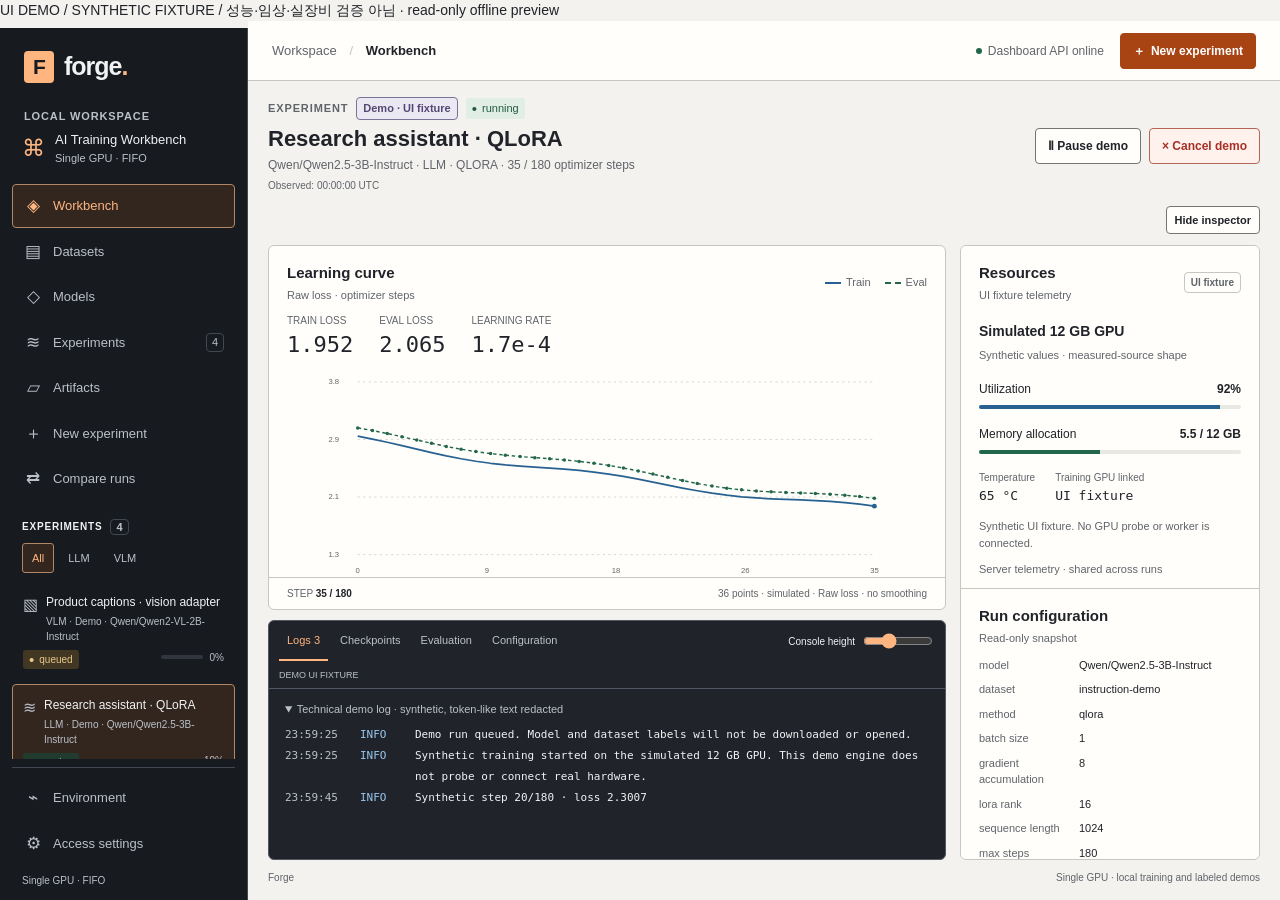
==== commit adac4de5: "fix(ui): strengthen selection contrast and stabilize browser captures" ====
--- a/docs/offline-preview.html
+++ b/docs/offline-preview.html
@@ -3,10 +3,10 @@
 <head><meta charset="UTF-8"><meta name="viewport" content="width=device-width,initial-scale=1"><title>Forge Fine-tuning Dashboard</title><style>/* Forge workbench: one token layer, dark explorer/console and warm work surface. */
 :root{color-scheme:light;--bg:#f3f2ee;--surface:#fffefa;--surface2:#e9e9e3;--border:#c5c7c0;--field-border:#73776f;--text:#202329;--muted:#60646b;--faint:#60646b;--accent:#a84414;--accent-dark:#ffb580;--purple:#276192;--mint:#21664d;--red:#a72f27;--console-height:240px;--explorer-width:248px;--inspector-width:300px;--radius:6px}
 *{box-sizing:border-box}body{margin:0;font:14px/1.5 ui-sans-serif,-apple-system,BlinkMacSystemFont,"Segoe UI",sans-serif;background:var(--bg);color:var(--text)}button,input,select,textarea{font:inherit}button{cursor:pointer;color:inherit}button:disabled{cursor:not-allowed;opacity:.6}a{color:inherit;text-decoration:none}button:focus-visible,a:focus-visible,input:focus-visible,select:focus-visible,textarea:focus-visible,summary:focus-visible,[tabindex]:focus-visible{outline:2px solid var(--accent);outline-offset:3px}[hidden]{display:none!important}h1,h2,h3,h4,p{margin-top:0}h2{font-size:22px;line-height:1.3}h3{font-size:15px}small,.field-note,.read-only-note{color:var(--muted);font-size:12px}pre,code{font:12px/1.6 ui-monospace,SFMono-Regular,Consolas,monospace}pre{white-space:pre-wrap;overflow-wrap:anywhere}button,a{touch-action:manipulation}
-.app{height:100vh;min-height:0}.sidebar{--surface:#22262d;--surface2:#30353e;--border:#424852;--text:#f1f2f4;--muted:#bbc0c9;--faint:#bbc0c9;--accent:#ffb580;position:fixed;inset:0 auto 0 0;width:var(--explorer-width);padding:20px 12px 12px;background:#171a1e;color:var(--text);display:flex;flex-direction:column;border-right:1px solid #424852;z-index:3;overflow:hidden}.brand{display:flex;gap:10px;align-items:center;font-size:25px;font-weight:750;letter-spacing:-1px;margin:0 12px 22px}.brandmark{width:30px;height:32px;display:grid;place-items:center;background:var(--accent);color:#171a1e;border-radius:4px;font-size:21px}.brand-dot{color:var(--accent)}.workspace-label,.eyebrow{font-size:11px;letter-spacing:.08em;font-weight:650;color:var(--muted)}.workspace-label{margin:0 12px 6px}.workspace{display:flex;align-items:center;gap:10px;margin:0 10px 18px;font-size:13px}.workspace small{display:block;font-size:11px}.machine-icon{font-size:23px;color:var(--accent)}nav{display:grid;gap:2px}.nav-item{border:1px solid transparent;border-radius:4px;background:none;display:flex;gap:10px;align-items:center;padding:8px 10px;min-height:36px;font-size:13px;text-align:left;color:var(--muted)}.nav-item>span:first-child{width:20px;text-align:center;font-size:17px}.nav-item:hover{background:#24282e}.nav-item.active{color:#ffb580;background:#32261f;border-color:#735241}.nav-count,.count-badge{font-size:11px;border:1px solid var(--border);border-radius:4px;padding:0 5px;margin-left:auto;color:var(--muted)}.sidebar-bottom{margin-top:auto;padding-top:8px}.sidebar-bottom nav{border-top:1px solid var(--border);padding-top:8px}.demo-tag,.local-badge{font-size:10px;color:var(--muted);padding:8px 10px 0}.demo-tag{display:none}.tiny-dot{width:6px;height:6px;display:inline-block;background:var(--mint);border-radius:50%}
+.app{height:100vh;min-height:0}.sidebar{--surface:#22262d;--surface2:#30353e;--border:#424852;--text:#f1f2f4;--muted:#bbc0c9;--faint:#bbc0c9;--accent:#ffb580;position:fixed;inset:0 auto 0 0;width:var(--explorer-width);padding:20px 12px 12px;background:#171a1e;color:var(--text);display:flex;flex-direction:column;border-right:1px solid #424852;z-index:3;overflow:hidden}.brand{display:flex;gap:10px;align-items:center;font-size:25px;font-weight:750;letter-spacing:-1px;margin:0 12px 22px}.brandmark{width:30px;height:32px;display:grid;place-items:center;background:var(--accent);color:#171a1e;border-radius:4px;font-size:21px}.brand-dot{color:var(--accent)}.workspace-label,.eyebrow{font-size:11px;letter-spacing:.08em;font-weight:650;color:var(--muted)}.workspace-label{margin:0 12px 6px}.workspace{display:flex;align-items:center;gap:10px;margin:0 10px 18px;font-size:13px}.workspace small{display:block;font-size:11px}.machine-icon{font-size:23px;color:var(--accent)}nav{display:grid;gap:2px}.nav-item{border:1px solid transparent;border-radius:4px;background:none;display:flex;gap:10px;align-items:center;padding:8px 10px;min-height:36px;font-size:13px;text-align:left;color:var(--muted)}.nav-item>span:first-child{width:20px;text-align:center;font-size:17px}.nav-item:hover{background:#24282e}.nav-item.active{color:#ffb580;background:#32261f;border-color:#b28765}.nav-count,.count-badge{font-size:11px;border:1px solid var(--border);border-radius:4px;padding:0 5px;margin-left:auto;color:var(--muted)}.sidebar-bottom{margin-top:auto;padding-top:8px}.sidebar-bottom nav{border-top:1px solid var(--border);padding-top:8px}.demo-tag,.local-badge{font-size:10px;color:var(--muted);padding:8px 10px 0}.demo-tag{display:none}.tiny-dot{width:6px;height:6px;display:inline-block;background:var(--mint);border-radius:50%}
 main{margin-left:var(--explorer-width);height:100vh;display:flex;flex-direction:column;min-width:0}.topbar{height:60px;flex-shrink:0;padding:0 24px;border-bottom:1px solid var(--border);display:flex;align-items:center;justify-content:space-between;gap:12px;background:var(--surface)}.breadcrumbs{font-size:13px;color:var(--muted)}.breadcrumbs span{margin:0 9px;color:var(--border)}.breadcrumbs strong{font-weight:600;color:var(--text)}.topbar-right{display:flex;align-items:center;gap:16px}.connection{display:flex;align-items:center;gap:6px;font-size:12px;color:var(--muted)}.connection i{width:6px;height:6px;border-radius:50%;background:var(--muted)}.connection.ok i{background:var(--mint)}.connection.error{color:var(--red)}.connection.error i{background:var(--red)}.button{display:inline-flex;align-items:center;justify-content:center;gap:6px;padding:8px 12px;min-height:36px;border:1px solid var(--field-border);border-radius:4px;font-size:12px;font-weight:600;background:var(--surface);white-space:normal;text-align:center}.primary{background:var(--accent);border-color:var(--accent);color:#fff}.primary:hover{background:#8d3710}.secondary:hover{background:var(--surface2)}.danger{color:var(--red);border-color:#b66559;background:#fff2ec}.icon-button{width:40px;height:40px;border:1px solid var(--field-border);border-radius:4px;background:var(--surface2);font-size:23px}.content{padding:16px 20px 0;display:flex;flex-direction:column;flex:1;min-height:0;min-width:0}.page-heading{display:none}.page-heading h1{font-size:23px;margin:3px 0 5px}.page-heading p{margin:0;color:var(--muted)}.demo-notice{padding:10px 12px;background:#eaeae3;border:1px solid var(--border);border-radius:4px;display:flex;align-items:center;gap:12px;margin-bottom:14px;font-size:12px}.demo-notice strong{display:block}.demo-notice div>span{color:var(--muted)}.demo-notice .notice-icon{display:none}.workspace-alerts{display:flex;flex-wrap:wrap;gap:8px;align-items:center;font-size:12px;background:#fff3df;color:#694018;padding:8px 12px;border:1px solid #b08042;margin-bottom:10px}.workspace-alerts .button{min-height:30px;padding:4px 8px}.pill{font-size:11px;font-weight:650;display:inline-flex;align-items:center;padding:2px 6px;border-radius:4px;border:1px solid var(--border);color:var(--muted);white-space:nowrap}.pill.demo{background:#eae8f3;border-color:#7c7196;color:#544773}.pill.real{background:#e4eee8;border-color:#5b7a69;color:#27523c}.pill.small{font-size:10px}.status{display:inline-flex;align-items:center;gap:5px;border-radius:3px;padding:2px 6px;font-size:11px;text-transform:none;color:#4d535d;background:#e8e9e9;white-space:nowrap}.status::before{content:'•';font-size:15px;line-height:1}.status.running,.status.completed{color:#225b42;background:#e0eee5}.status.paused,.status.queued,.status.pausing,.status.canceling{color:#77521b;background:#f6e8ce}.status.failed{color:#932e23;background:#fae6e0}.status.canceled{color:#55545b;background:#e7e5eb}
 /* The existing run rows are now the explorer; their IDs and keyboard events remain. */
-.experiments{display:flex;flex-direction:column;min-height:0;flex:1;margin-top:18px}.panel-heading{display:flex;align-items:center;justify-content:space-between;padding:0 10px 8px}.panel-heading h2{font-size:10px;letter-spacing:.08em;font-weight:600;display:flex;gap:8px;align-items:center;margin:0}.filter-group{display:flex;gap:4px;padding:0 10px 8px}.filter{border:1px solid transparent;background:none;color:var(--muted);border-radius:3px;font-size:11px;padding:4px 9px;min-height:30px}.filter.active{border-color:#7d6a59;color:#ffb580;background:#32261f}.runs-scroll{overflow:auto;min-width:0;max-width:100%}.experiments .runs-scroll{flex:1;min-height:0}.experiments table,.experiments tbody{display:block}.experiments thead{position:absolute;width:1px;height:1px;overflow:hidden;clip-path:inset(50%)}.experiments tr{display:grid;grid-template-columns:auto 1fr;gap:4px 6px;padding:10px 9px;border:1px solid transparent;border-radius:4px;cursor:pointer;outline-offset:-2px;margin-bottom:3px}.experiments tr:hover{background:#24282e}.experiments tr.selected{border-color:#735241;background:#32261f}.experiments td{min-width:0;font-size:11px}.experiments td:first-child{grid-column:1/-1}.experiments td:nth-child(4),.experiments td:nth-child(5),.experiments .row-arrow{display:none}.experiments .status{font-size:10px;background:#30353e;color:#d4d8df}.experiments .status.running,.experiments .status.completed{color:#99d8b5;background:#213b2e}.experiments .status.failed{color:#ffb4a4;background:#492c27}.experiments .status.pausing,.experiments .status.paused,.experiments .status.queued{color:#eac88b;background:#423722}.run-name{display:flex;gap:8px;align-items:start;font-size:12px;font-weight:500}.run-name>div{min-width:0;overflow-wrap:anywhere}.type-icon{color:var(--muted);font-size:16px;flex-shrink:0}.run-meta{color:var(--muted);font-size:10px;line-height:1.5;overflow-wrap:anywhere;font-weight:400;margin-top:3px}.progress-line{display:flex;align-items:center;gap:7px;justify-content:flex-end;color:var(--muted);font-size:10px}.progress-line .meter{width:42px}.meter{background:var(--surface2);height:4px;overflow:hidden;border-radius:2px}.meter>span{display:block;height:100%;background:var(--purple);transition:width .2s}.experiments .meter>span{background:#b8c3d1}.method-tag{font-size:11px;border:1px solid var(--border);padding:2px 5px;border-radius:3px;color:var(--muted)}.empty{padding:24px 16px;color:var(--muted);font-size:13px;text-align:center}.empty-workbench{flex:1;display:flex;flex-direction:column;justify-content:center;align-items:center;text-align:center;gap:8px}.empty-workbench>span{font-size:40px;color:var(--accent)}.empty-workbench p{max-width:420px;color:var(--muted)}
+.experiments{display:flex;flex-direction:column;min-height:0;flex:1;margin-top:18px}.panel-heading{display:flex;align-items:center;justify-content:space-between;padding:0 10px 8px}.panel-heading h2{font-size:10px;letter-spacing:.08em;font-weight:600;display:flex;gap:8px;align-items:center;margin:0}.filter-group{display:flex;gap:4px;padding:0 10px 8px}.filter{border:1px solid transparent;background:none;color:var(--muted);border-radius:3px;font-size:11px;padding:4px 9px;min-height:30px}.filter.active{border-color:#b28765;color:#ffb580;background:#32261f}.runs-scroll{overflow:auto;min-width:0;max-width:100%}.experiments .runs-scroll{flex:1;min-height:0}.experiments table,.experiments tbody{display:block}.experiments thead{position:absolute;width:1px;height:1px;overflow:hidden;clip-path:inset(50%)}.experiments tr{display:grid;grid-template-columns:auto 1fr;gap:4px 6px;padding:10px 9px;border:1px solid transparent;border-radius:4px;cursor:pointer;outline-offset:-2px;margin-bottom:3px}.experiments tr:hover{background:#24282e}.experiments tr.selected{border-color:#b28765;background:#32261f}.experiments td{min-width:0;font-size:11px}.experiments td:first-child{grid-column:1/-1}.experiments td:nth-child(4),.experiments td:nth-child(5),.experiments .row-arrow{display:none}.experiments .status{font-size:10px;background:#30353e;color:#d4d8df}.experiments .status.running,.experiments .status.completed{color:#99d8b5;background:#213b2e}.experiments .status.failed{color:#ffb4a4;background:#492c27}.experiments .status.pausing,.experiments .status.paused,.experiments .status.queued{color:#eac88b;background:#423722}.run-name{display:flex;gap:8px;align-items:start;font-size:12px;font-weight:500}.run-name>div{min-width:0;overflow-wrap:anywhere}.type-icon{color:var(--muted);font-size:16px;flex-shrink:0}.run-meta{color:var(--muted);font-size:10px;line-height:1.5;overflow-wrap:anywhere;font-weight:400;margin-top:3px}.progress-line{display:flex;align-items:center;gap:7px;justify-content:flex-end;color:var(--muted);font-size:10px}.progress-line .meter{width:42px}.meter{background:var(--surface2);height:4px;overflow:hidden;border-radius:2px}.meter>span{display:block;height:100%;background:var(--purple);transition:width .2s}.experiments .meter>span{background:#b8c3d1}.method-tag{font-size:11px;border:1px solid var(--border);padding:2px 5px;border-radius:3px;color:var(--muted)}.empty{padding:24px 16px;color:var(--muted);font-size:13px;text-align:center}.empty-workbench{flex:1;display:flex;flex-direction:column;justify-content:center;align-items:center;text-align:center;gap:8px}.empty-workbench>span{font-size:40px;color:var(--accent)}.empty-workbench p{max-width:420px;color:var(--muted)}
 /* Run surfaces: header, curve, fixed config inspector, adjustable console. */
 .detail-area{display:grid;grid-template-columns:minmax(0,1fr) var(--inspector-width);grid-template-rows:auto auto minmax(200px,1fr) var(--console-height);gap:10px 14px;flex:1;min-height:0;min-width:0}.detail-title{grid-column:1/-1;display:flex;flex-wrap:wrap;gap:10px;align-items:center;justify-content:space-between}.run-heading{min-width:0;flex:1}.run-badges{display:flex;align-items:center;gap:8px}.detail-title h2{font-size:22px;margin:5px 0 3px;overflow-wrap:anywhere;font-weight:650}.detail-title p{font-size:12px;color:var(--muted);margin:0;overflow-wrap:anywhere}.detail-title small{font-size:10px}.run-controls{display:flex;gap:8px;flex-wrap:wrap;max-width:100%}.run-error{flex-basis:100%;font-size:12px;padding:8px 12px;border:1px solid #b66559;border-radius:4px;background:#fff2ec;color:var(--red)}.surface-toolbar{grid-column:1/-1;display:flex;justify-content:flex-end;align-items:center;min-height:30px}.surface-toolbar>.button{font-size:11px;min-height:28px;padding:3px 8px}.mobile-surfaces{display:none}.detail-grid{display:contents}.panel{background:var(--surface);border:1px solid var(--border);border-radius:var(--radius);min-width:0}.loss-panel{grid-column:1;grid-row:3;display:flex;flex-direction:column;overflow:hidden}.chart-heading{display:flex;align-items:center;justify-content:space-between;gap:8px;padding:16px 18px 10px}.chart-heading h3{margin:0;font-weight:600}.chart-heading p{font-size:11px;color:var(--muted);margin:2px 0 0}.legend{display:flex;gap:14px;font-size:11px;color:var(--muted)}.legend span{display:flex;align-items:center;gap:5px}.legend i{width:16px;height:0;border-top:2px solid var(--purple)}.legend i.mint{border-color:var(--mint);border-top-style:dashed}.chart-stats{display:flex;gap:26px;padding:0 18px 7px}.chart-stats span{display:block;font-size:10px;color:var(--muted)}.chart-stats strong{font:500 22px/1.5 ui-monospace,SFMono-Regular,monospace}.chart{min-height:90px;flex:1;padding:0 14px;display:flex;align-items:center;justify-content:center;overflow:hidden}.chart svg{width:100%;height:100%;max-height:100%}.chart-empty{padding:20px;color:var(--muted);text-align:center}.chart-foot{display:flex;justify-content:space-between;flex-wrap:wrap;gap:5px;padding:8px 18px;border-top:1px solid var(--border);font-size:10px;color:var(--muted)}.chart-foot strong{color:var(--text)}.gpu-panel{grid-column:2;grid-row:3/5;overflow:auto}.gpu-identity{padding:8px 18px 16px}.gpu-identity h4{font-size:14px;overflow-wrap:anywhere;margin:0 0 5px}.gpu-identity p{font-size:11px;color:var(--muted);margin:0}.telemetry-row{display:flex;gap:5px;justify-content:space-between;padding:0 18px;font-size:12px}.telemetry-meter{margin:7px 18px 16px}.mint-meter>span{background:var(--mint)}.gpu-footer{display:flex;gap:20px;padding:0 18px 12px}.gpu-footer span{display:block;color:var(--muted);font-size:10px}.gpu-footer strong{font:500 13px/1.6 ui-monospace,monospace}.gpu-disclaimer,.gpu-panel>.field-note{font-size:11px;padding:0 18px;margin-bottom:10px;color:var(--muted)}.inspector-config{padding:16px 18px;border-top:1px solid var(--border)}.inspector-config h3{margin:0}.inspector-config p{font-size:11px;color:var(--muted);margin:3px 0 10px}.inspector-config dl,.hf-metadata{display:grid;grid-template-columns:92px minmax(0,1fr);font-size:11px;gap:8px;margin:0 0 18px}.inspector-config dt,.hf-metadata dt{color:var(--muted)}.inspector-config dd,.hf-metadata dd{margin:0;overflow-wrap:anywhere}.inspector-config .button{font-size:11px;min-height:32px}.detail-area.inspector-hidden{grid-template-columns:minmax(0,1fr)}.detail-area.inspector-hidden .gpu-panel{display:none}.run-data{grid-column:1;grid-row:4;--surface:#20242a;--surface2:#30353e;--border:#515863;--field-border:#737e8e;--text:#f1f2f4;--muted:#bbc0c9;--faint:#bbc0c9;--accent:#ffb580;background:var(--surface);color:var(--text);display:flex;flex-direction:column;overflow:hidden}.console-heading{display:flex;align-items:center;justify-content:space-between;gap:8px;flex-wrap:wrap;padding:0 10px;border-bottom:1px solid var(--border)}.tabs{display:flex;overflow:auto;gap:4px}.tab{font-size:11px;color:var(--muted);min-height:40px;padding:8px;border:0;border-bottom:2px solid transparent;background:none;white-space:nowrap}.tab.active{color:var(--accent);border-bottom-color:var(--accent)}.console-size{font-size:10px;display:flex;align-items:center;gap:6px;margin:0}.console-size input{width:70px;accent-color:#ffb580}.data-badge{font-size:9px;color:var(--muted);padding-bottom:5px;width:100%}#tab-content{padding:12px 16px;flex:1;min-height:0;overflow:auto;font-size:12px}#tab-content h4{margin:0 0 10px}.technical-logs{height:100%;display:flex;flex-direction:column}.technical-logs:not([open]){height:auto}.technical-logs:not([open]) .log-view{display:none}.technical-logs>summary{flex-shrink:0;cursor:pointer;font-size:11px;margin-bottom:8px;color:var(--muted)}.log-view{flex:1;min-height:0;overflow:auto;overflow-anchor:none}.log-line{display:grid;grid-template-columns:65px 45px minmax(0,1fr);gap:10px;font:11px/1.9 ui-monospace,monospace}.log-time{color:var(--muted)}.log-level{color:#98c8ee}.log-level.warning{color:#eac88b}.log-level.error{color:#ffb4a4}.log-message{white-space:pre-wrap;overflow-wrap:anywhere}.checkpoint{display:flex;align-items:center;gap:12px;padding:10px 0;border-bottom:1px solid var(--border)}.checkpoint>div{flex:1;overflow-wrap:anywhere}.checkpoint small{color:var(--muted)}.run-data .button{background:var(--surface2);color:var(--text)}.config-list{display:grid;grid-template-columns:repeat(2,minmax(0,1fr));gap:10px 20px}.config-list>div{display:flex;flex-wrap:wrap;justify-content:space-between;gap:6px;border-bottom:1px solid var(--border);padding-bottom:5px;min-width:0}.config-list span{color:var(--muted)}.config-list strong{font-weight:500;overflow-wrap:anywhere}.preview-record{padding:12px;background:var(--surface2);border:1px solid var(--border);border-radius:4px;max-height:250px;overflow:auto;min-width:0}.run-data .preview-record{color:var(--text)}footer{flex-shrink:0;font-size:10px;color:var(--muted);display:flex;justify-content:space-between;padding:10px 0 8px;gap:10px}
 body[data-view=overview] .page-heading,body[data-view=runs] .page-heading,body[data-view=overview] .demo-notice,body[data-view=runs] .demo-notice,body[data-view=overview] .workspace-alerts,body[data-view=runs] .workspace-alerts{display:none}
@@ -879,7 +879,7 @@
 })();
 const t = (message, values) => I18n.translate(message, values);
 
-const OFFLINE_ROUTES={"/api/status": {"mode": "demo", "demo": true, "health": {"status": "ok", "worker_alive": false, "uptime_seconds": 0}, "gpu": {"name": "Simulated 12 GB GPU", "detected": false, "simulated": true, "total_gb": 12, "used_gb": 5.52, "utilization": 92, "temp_c": 65.0, "vram_total_gb": 12, "vram_used_gb": 5.52, "utilization_percent": 92, "temperature_c": 65.0, "assumption": "Illustrative 12 GB VRAM budget. No GPU hardware is detected or measured."}, "runs": [{"id": "run-0004", "name": "Product captions · vision adapter", "kind": "VLM", "model_type": "vlm", "model_id": "Qwen/Qwen2-VL-2B-Instruct", "model": "Qwen/Qwen2-VL-2B-Instruct", "method": "qlora", "status": "queued", "config": {"name": "Product captions · vision adapter", "kind": "VLM", "model": "Qwen/Qwen2-VL-2B-Instruct", "dataset": "vision-demo", "method": "qlora", "learning_rate": 0.0002, "epochs": 3, "batch_size": 1, "gradient_accumulation": 8, "lora_rank": 16, "max_steps": 120, "sequence_length": 1024, "seed": 42, "failure_mode": "none"}, "created_at": "2025-12-31T23:59:50Z", "updated_at": "2025-12-31T23:59:50Z", "started_at": null, "finished_at": null, "step": 0, "current_step": 0, "total_steps": 120, "elapsed_seconds": 0, "metrics": [], "logs": [{"time": "2025-12-31T23:59:50Z", "level": "info", "message": "Demo run queued. Model and dataset labels will not be downloaded or opened."}], "checkpoints": [], "error": null, "retry_of": null, "progress": 0.0, "latest_metrics": null, "eta_seconds": null, "allowed_actions": ["start", "cancel"], "simulated": true}, {"id": "run-0003", "name": "Research assistant · QLoRA", "kind": "LLM", "model_type": "llm", "model_id": "Qwen/Qwen2.5-3B-Instruct", "model": "Qwen/Qwen2.5-3B-Instruct", "method": "qlora", "status": "running", "config": {"name": "Research assistant · QLoRA", "kind": "LLM", "model": "Qwen/Qwen2.5-3B-Instruct", "dataset": "instruction-demo", "method": "qlora", "learning_rate": 0.0002, "epochs": 3, "batch_size": 1, "gradient_accumulation": 8, "lora_rank": 16, "max_steps": 180, "sequence_length": 1024, "seed": 42, "failure_mode": "none"}, "created_at": "2025-12-31T23:59:25Z", "updated_at": "2026-01-01T00:00:00Z", "started_at": "2025-12-31T23:59:25Z", "finished_at": null, "step": 35, "current_step": 35, "total_steps": 180, "elapsed_seconds": 35, "metrics": [{"step": 0, "elapsed_seconds": 0, "loss": 2.9644, "eval_loss": 3.0844, "learning_rate": 0.0002, "tokens_per_second": 175.0, "vram_used_gb": 5.62}, {"step": 1, "elapsed_seconds": 1, "loss": 2.9229, "eval_loss": 3.0463, "learning_rate": 0.00019906, "tokens_per_second": 176.6, "vram_used_gb": 5.64}, {"step": 2, "elapsed_seconds": 2, "loss": 2.8767, "eval_loss": 3.0033, "learning_rate": 0.00019811, "tokens_per_second": 178.1, "vram_used_gb": 5.65}, {"step": 3, "elapsed_seconds": 3, "loss": 2.8271, "eval_loss": 2.9569, "learning_rate": 0.00019717, "tokens_per_second": 179.5, "vram_used_gb": 5.67}, {"step": 4, "elapsed_seconds": 4, "loss": 2.7763, "eval_loss": 2.9089, "learning_rate": 0.00019622, "tokens_per_second": 180.7, "vram_used_gb": 5.68}, {"step": 5, "elapsed_seconds": 5, "loss": 2.7264, "eval_loss": 2.8615, "learning_rate": 0.00019528, "tokens_per_second": 181.7, "vram_used_gb": 5.7}, {"step": 6, "elapsed_seconds": 6, "loss": 2.6796, "eval_loss": 2.8167, "learning_rate": 0.00019433, "tokens_per_second": 182.5, "vram_used_gb": 5.71}, {"step": 7, "elapsed_seconds": 7, "loss": 2.6377, "eval_loss": 2.7762, "learning_rate": 0.00019339, "tokens_per_second": 182.9, "vram_used_gb": 5.72}, {"step": 8, "elapsed_seconds": 8, "loss": 2.6018, "eval_loss": 2.7414, "learning_rate": 0.00019244, "tokens_per_second": 183.0, "vram_used_gb": 5.74}, {"step": 9, "elapsed_seconds": 9, "loss": 2.5725, "eval_loss": 2.7125, "learning_rate": 0.0001915, "tokens_per_second": 182.8, "vram_used_gb": 5.75}, {"step": 10, "elapsed_seconds": 10, "loss": 2.5493, "eval_loss": 2.6891, "learning_rate": 0.00019056, "tokens_per_second": 182.3, "vram_used_gb": 5.75}, {"step": 11, "elapsed_seconds": 11, "loss": 2.5311, "eval_loss": 2.6702, "learning_rate": 0.00018961, "tokens_per_second": 181.5, "vram_used_gb": 5.76}, {"step": 12, "elapsed_seconds": 12, "loss": 2.5161, "eval_loss": 2.6539, "learning_rate": 0.00018867, "tokens_per_second": 180.4, "vram_used_gb": 5.77}, {"step": 13, "elapsed_seconds": 13, "loss": 2.5021, "eval_loss": 2.6382, "learning_rate": 0.00018772, "tokens_per_second": 179.1, "vram_used_gb": 5.77}, {"step": 14, "elapsed_seconds": 14, "loss": 2.4869, "eval_loss": 2.6207, "learning_rate": 0.00018678, "tokens_per_second": 177.7, "vram_used_gb": 5.77}, {"step": 15, "elapsed_seconds": 15, "loss": 2.4686, "eval_loss": 2.5997, "learning_rate": 0.00018583, "tokens_per_second": 176.1, "vram_used_gb": 5.77}, {"step": 16, "elapsed_seconds": 16, "loss": 2.4454, "eval_loss": 2.5736, "learning_rate": 0.00018489, "tokens_per_second": 174.5, "vram_used_gb": 5.77}, {"step": 17, "elapsed_seconds": 17, "loss": 2.4167, "eval_loss": 2.5417, "learning_rate": 0.00018394, "tokens_per_second": 173.0, "vram_used_gb": 5.76}, {"step": 18, "elapsed_seconds": 18, "loss": 2.3824, "eval_loss": 2.504, "learning_rate": 0.000183, "tokens_per_second": 171.5, "vram_used_gb": 5.76}, {"step": 19, "elapsed_seconds": 19, "loss": 2.3432, "eval_loss": 2.4615, "learning_rate": 0.00018206, "tokens_per_second": 170.1, "vram_used_gb": 5.75}, {"step": 20, "elapsed_seconds": 20, "loss": 2.3007, "eval_loss": 2.4156, "learning_rate": 0.00018111, "tokens_per_second": 168.9, "vram_used_gb": 5.74}, {"step": 21, "elapsed_seconds": 21, "loss": 2.2569, "eval_loss": 2.3685, "learning_rate": 0.00018017, "tokens_per_second": 168.0, "vram_used_gb": 5.73}, {"step": 22, "elapsed_seconds": 22, "loss": 2.2139, "eval_loss": 2.3226, "learning_rate": 0.00017922, "tokens_per_second": 167.4, "vram_used_gb": 5.72}, {"step": 23, "elapsed_seconds": 23, "loss": 2.1739, "eval_loss": 2.28, "learning_rate": 0.00017828, "tokens_per_second": 167.1, "vram_used_gb": 5.71}, {"step": 24, "elapsed_seconds": 24, "loss": 2.1388, "eval_loss": 2.2426, "learning_rate": 0.00017733, "tokens_per_second": 167.0, "vram_used_gb": 5.69}, {"step": 25, "elapsed_seconds": 25, "loss": 2.1096, "eval_loss": 2.2117, "learning_rate": 0.00017639, "tokens_per_second": 167.3, "vram_used_gb": 5.68}, {"step": 26, "elapsed_seconds": 26, "loss": 2.0869, "eval_loss": 2.1878, "learning_rate": 0.00017544, "tokens_per_second": 167.9, "vram_used_gb": 5.66}, {"step": 27, "elapsed_seconds": 27, "loss": 2.0703, "eval_loss": 2.1704, "learning_rate": 0.0001745, "tokens_per_second": 168.8, "vram_used_gb": 5.65}, {"step": 28, "elapsed_seconds": 28, "loss": 2.0585, "eval_loss": 2.1585, "learning_rate": 0.00017356, "tokens_per_second": 169.9, "vram_used_gb": 5.63}, {"step": 29, "elapsed_seconds": 29, "loss": 2.0498, "eval_loss": 2.1502, "learning_rate": 0.00017261, "tokens_per_second": 171.3, "vram_used_gb": 5.61}, {"step": 30, "elapsed_seconds": 30, "loss": 2.042, "eval_loss": 2.1434, "learning_rate": 0.00017167, "tokens_per_second": 172.8, "vram_used_gb": 5.6}, {"step": 31, "elapsed_seconds": 31, "loss": 2.0328, "eval_loss": 2.1359, "learning_rate": 0.00017072, "tokens_per_second": 174.3, "vram_used_gb": 5.58}, {"step": 32, "elapsed_seconds": 32, "loss": 2.0204, "eval_loss": 2.1255, "learning_rate": 0.00016978, "tokens_per_second": 175.9, "vram_used_gb": 5.56}, {"step": 33, "elapsed_seconds": 33, "loss": 2.0031, "eval_loss": 2.1106, "learning_rate": 0.00016883, "tokens_per_second": 177.5, "vram_used_gb": 5.55}, {"step": 34, "elapsed_seconds": 34, "loss": 1.9801, "eval_loss": 2.0905, "learning_rate": 0.00016789, "tokens_per_second": 179.0, "vram_used_gb": 5.54}, {"step": 35, "elapsed_seconds": 35, "loss": 1.9515, "eval_loss": 2.0649, "learning_rate": 0.00016694, "tokens_per_second": 180.3, "vram_used_gb": 5.52}], "logs": [{"time": "2025-12-31T23:59:25Z", "level": "info", "message": "Demo run queued. Model and dataset labels will not be downloaded or opened."}, {"time": "2025-12-31T23:59:25Z", "level": "info", "message": "Synthetic training started on the simulated 12 GB GPU. This demo engine does not probe or connect real hardware."}, {"time": "2025-12-31T23:59:45Z", "level": "info", "message": "Synthetic step 20/180 · loss 2.3007"}], "checkpoints": [], "error": null, "retry_of": null, "progress": 19.4, "latest_metrics": {"step": 35, "elapsed_seconds": 35, "loss": 1.9515, "eval_loss": 2.0649, "learning_rate": 0.00016694, "tokens_per_second": 180.3, "vram_used_gb": 5.52}, "eta_seconds": 145, "allowed_actions": ["pause", "cancel"], "simulated": true}, {"id": "run-0002", "name": "Vision adapter · memory test", "kind": "VLM", "model_type": "vlm", "model_id": "Qwen/Qwen2-VL-2B-Instruct", "model": "Qwen/Qwen2-VL-2B-Instruct", "method": "qlora", "status": "failed", "config": {"name": "Vision adapter · memory test", "kind": "VLM", "model": "Qwen/Qwen2-VL-2B-Instruct", "dataset": "vision-demo", "method": "qlora", "learning_rate": 0.0002, "epochs": 3, "batch_size": 4, "gradient_accumulation": 8, "lora_rank": 16, "max_steps": 100, "sequence_length": 1024, "seed": 42, "failure_mode": "oom"}, "created_at": "2025-12-31T23:53:00Z", "updated_at": "2025-12-31T23:53:24Z", "started_at": "2025-12-31T23:53:00Z", "finished_at": "2025-12-31T23:53:24Z", "step": 24, "current_step": 24, "total_steps": 100, "elapsed_seconds": 24, "metrics": [{"step": 0, "elapsed_seconds": 0, "loss": 2.9645, "eval_loss": 3.0845, "learning_rate": 0.0002, "tokens_per_second": 52.0, "vram_used_gb": 8.92}, {"step": 1, "elapsed_seconds": 1, "loss": 2.8998, "eval_loss": 3.0232, "learning_rate": 0.0001983, "tokens_per_second": 53.6, "vram_used_gb": 8.94}, {"step": 2, "elapsed_seconds": 2, "loss": 2.8307, "eval_loss": 2.9574, "learning_rate": 0.0001966, "tokens_per_second": 55.1, "vram_used_gb": 8.95}, {"step": 3, "elapsed_seconds": 3, "loss": 2.758, "eval_loss": 2.8878, "learning_rate": 0.0001949, "tokens_per_second": 56.5, "vram_used_gb": 8.97}, {"step": 4, "elapsed_seconds": 4, "loss": 2.6833, "eval_loss": 2.8159, "learning_rate": 0.0001932, "tokens_per_second": 57.7, "vram_used_gb": 8.98}, {"step": 5, "elapsed_seconds": 5, "loss": 2.6086, "eval_loss": 2.7436, "learning_rate": 0.0001915, "tokens_per_second": 58.7, "vram_used_gb": 9.0}, {"step": 6, "elapsed_seconds": 6, "loss": 2.5361, "eval_loss": 2.6732, "learning_rate": 0.0001898, "tokens_per_second": 59.5, "vram_used_gb": 9.01}, {"step": 7, "elapsed_seconds": 7, "loss": 2.4679, "eval_loss": 2.6065, "learning_rate": 0.0001881, "tokens_per_second": 59.9, "vram_used_gb": 9.02}, {"step": 8, "elapsed_seconds": 8, "loss": 2.4057, "eval_loss": 2.5452, "learning_rate": 0.0001864, "tokens_per_second": 60.0, "vram_used_gb": 9.04}, {"step": 9, "elapsed_seconds": 9, "loss": 2.3505, "eval_loss": 2.4905, "learning_rate": 0.0001847, "tokens_per_second": 59.8, "vram_used_gb": 9.05}, {"step": 10, "elapsed_seconds": 10, "loss": 2.3027, "eval_loss": 2.4425, "learning_rate": 0.000183, "tokens_per_second": 59.3, "vram_used_gb": 9.05}, {"step": 11, "elapsed_seconds": 11, "loss": 2.2617, "eval_loss": 2.4008, "learning_rate": 0.0001813, "tokens_per_second": 58.5, "vram_used_gb": 9.06}, {"step": 12, "elapsed_seconds": 12, "loss": 2.2262, "eval_loss": 2.364, "learning_rate": 0.0001796, "tokens_per_second": 57.4, "vram_used_gb": 9.07}, {"step": 13, "elapsed_seconds": 13, "loss": 2.1943, "eval_loss": 2.3303, "learning_rate": 0.0001779, "tokens_per_second": 56.1, "vram_used_gb": 9.07}, {"step": 14, "elapsed_seconds": 14, "loss": 2.1638, "eval_loss": 2.2976, "learning_rate": 0.0001762, "tokens_per_second": 54.7, "vram_used_gb": 9.07}, {"step": 15, "elapsed_seconds": 15, "loss": 2.1325, "eval_loss": 2.2637, "learning_rate": 0.0001745, "tokens_per_second": 53.1, "vram_used_gb": 9.07}, {"step": 16, "elapsed_seconds": 16, "loss": 2.0984, "eval_loss": 2.2266, "learning_rate": 0.0001728, "tokens_per_second": 51.5, "vram_used_gb": 9.07}, {"step": 17, "elapsed_seconds": 17, "loss": 2.06, "eval_loss": 2.185, "learning_rate": 0.0001711, "tokens_per_second": 50.0, "vram_used_gb": 9.06}, {"step": 18, "elapsed_seconds": 18, "loss": 2.0167, "eval_loss": 2.1383, "learning_rate": 0.0001694, "tokens_per_second": 48.5, "vram_used_gb": 9.06}, {"step": 19, "elapsed_seconds": 19, "loss": 1.9684, "eval_loss": 2.0866, "learning_rate": 0.0001677, "tokens_per_second": 47.1, "vram_used_gb": 9.05}, {"step": 20, "elapsed_seconds": 20, "loss": 1.916, "eval_loss": 2.0309, "learning_rate": 0.000166, "tokens_per_second": 45.9, "vram_used_gb": 9.04}, {"step": 21, "elapsed_seconds": 21, "loss": 1.8613, "eval_loss": 1.973, "learning_rate": 0.0001643, "tokens_per_second": 45.0, "vram_used_gb": 9.03}, {"step": 22, "elapsed_seconds": 22, "loss": 1.806, "eval_loss": 1.9148, "learning_rate": 0.0001626, "tokens_per_second": 44.4, "vram_used_gb": 9.02}, {"step": 23, "elapsed_seconds": 23, "loss": 1.7526, "eval_loss": 1.8587, "learning_rate": 0.0001609, "tokens_per_second": 44.1, "vram_used_gb": 9.01}, {"step": 24, "elapsed_seconds": 24, "loss": 1.703, "eval_loss": 1.8069, "learning_rate": 0.0001592, "tokens_per_second": 44.0, "vram_used_gb": 8.99}], "logs": [{"time": "2025-12-31T23:53:00Z", "level": "info", "message": "Demo run queued. Model and dataset labels will not be downloaded or opened."}, {"time": "2025-12-31T23:53:00Z", "level": "info", "message": "Synthetic training started on the simulated 12 GB GPU. This demo engine does not probe or connect real hardware."}, {"time": "2025-12-31T23:53:20Z", "level": "info", "message": "Synthetic step 20/100 · loss 1.9160"}, {"time": "2025-12-31T23:53:24Z", "level": "error", "message": "Simulated CUDA out of memory. This is an injected demo failure, not a real hardware error."}], "checkpoints": [], "error": "Simulated CUDA out of memory. This is an injected demo failure, not a real hardware error.", "retry_of": null, "progress": 24.0, "latest_metrics": {"step": 24, "elapsed_seconds": 24, "loss": 1.703, "eval_loss": 1.8069, "learning_rate": 0.0001592, "tokens_per_second": 44.0, "vram_used_gb": 8.99}, "eta_seconds": null, "allowed_actions": ["retry"], "simulated": true}, {"id": "run-0001", "name": "Support assistant · baseline", "kind": "LLM", "model_type": "llm", "model_id": "Qwen/Qwen2.5-3B-Instruct", "model": "Qwen/Qwen2.5-3B-Instruct", "method": "qlora", "status": "completed", "config": {"name": "Support assistant · baseline", "kind": "LLM", "model": "Qwen/Qwen2.5-3B-Instruct", "dataset": "instruction-demo", "method": "qlora", "learning_rate": 0.0002, "epochs": 3, "batch_size": 1, "gradient_accumulation": 8, "lora_rank": 16, "max_steps": 90, "sequence_length": 1024, "seed": 42, "failure_mode": "none"}, "created_at": "2025-12-31T23:48:00Z", "updated_at": "2025-12-31T23:49:30Z", "started_at": "2025-12-31T23:48:00Z", "finished_at": "2025-12-31T23:49:30Z", "step": 90, "current_step": 90, "total_steps": 90, "elapsed_seconds": 90, "metrics": [{"step": 0, "elapsed_seconds": 0, "loss": 2.9644, "eval_loss": 3.0844, "learning_rate": 0.0002, "tokens_per_second": 175.0, "vram_used_gb": 5.62}, {"step": 1, "elapsed_seconds": 1, "loss": 2.8876, "eval_loss": 3.011, "learning_rate": 0.00019811, "tokens_per_second": 176.6, "vram_used_gb": 5.64}, {"step": 2, "elapsed_seconds": 2, "loss": 2.8075, "eval_loss": 2.9341, "learning_rate": 0.00019622, "tokens_per_second": 178.1, "vram_used_gb": 5.65}, {"step": 3, "elapsed_seconds": 3, "loss": 2.7254, "eval_loss": 2.8552, "learning_rate": 0.00019433, "tokens_per_second": 179.5, "vram_used_gb": 5.67}, {"step": 4, "elapsed_seconds": 4, "loss": 2.6434, "eval_loss": 2.776, "learning_rate": 0.00019244, "tokens_per_second": 180.7, "vram_used_gb": 5.68}, {"step": 5, "elapsed_seconds": 5, "loss": 2.5635, "eval_loss": 2.6986, "learning_rate": 0.00019056, "tokens_per_second": 181.7, "vram_used_gb": 5.7}, {"step": 6, "elapsed_seconds": 6, "loss": 2.488, "eval_loss": 2.625, "learning_rate": 0.00018867, "tokens_per_second": 182.5, "vram_used_gb": 5.71}, {"step": 7, "elapsed_seconds": 7, "loss": 2.4185, "eval_loss": 2.5571, "learning_rate": 0.00018678, "tokens_per_second": 182.9, "vram_used_gb": 5.72}, {"step": 8, "elapsed_seconds": 8, "loss": 2.3563, "eval_loss": 2.4959, "learning_rate": 0.00018489, "tokens_per_second": 183.0, "vram_used_gb": 5.74}, {"step": 9, "elapsed_seconds": 9, "loss": 2.3017, "eval_loss": 2.4417, "learning_rate": 0.000183, "tokens_per_second": 182.8, "vram_used_gb": 5.75}, {"step": 10, "elapsed_seconds": 10, "loss": 2.2544, "eval_loss": 2.3942, "learning_rate": 0.00018111, "tokens_per_second": 182.3, "vram_used_gb": 5.75}, {"step": 11, "elapsed_seconds": 11, "loss": 2.213, "eval_loss": 2.3521, "learning_rate": 0.00017922, "tokens_per_second": 181.5, "vram_used_gb": 5.76}, {"step": 12, "elapsed_seconds": 12, "loss": 2.1759, "eval_loss": 2.3137, "learning_rate": 0.00017733, "tokens_per_second": 180.4, "vram_used_gb": 5.77}, {"step": 13, "elapsed_seconds": 13, "loss": 2.1408, "eval_loss": 2.2769, "learning_rate": 0.00017544, "tokens_per_second": 179.1, "vram_used_gb": 5.77}, {"step": 14, "elapsed_seconds": 14, "loss": 2.1055, "eval_loss": 2.2393, "learning_rate": 0.00017356, "tokens_per_second": 177.7, "vram_used_gb": 5.77}, {"step": 15, "elapsed_seconds": 15, "loss": 2.0679, "eval_loss": 2.199, "learning_rate": 0.00017167, "tokens_per_second": 176.1, "vram_used_gb": 5.77}, {"step": 16, "elapsed_seconds": 16, "loss": 2.0264, "eval_loss": 2.1546, "learning_rate": 0.00016978, "tokens_per_second": 174.5, "vram_used_gb": 5.77}, {"step": 17, "elapsed_seconds": 17, "loss": 1.9802, "eval_loss": 2.1052, "learning_rate": 0.00016789, "tokens_per_second": 173.0, "vram_used_gb": 5.76}, {"step": 18, "elapsed_seconds": 18, "loss": 1.9292, "eval_loss": 2.0508, "learning_rate": 0.000166, "tokens_per_second": 171.5, "vram_used_gb": 5.76}, {"step": 19, "elapsed_seconds": 19, "loss": 1.8742, "eval_loss": 1.9924, "learning_rate": 0.00016411, "tokens_per_second": 170.1, "vram_used_gb": 5.75}, {"step": 20, "elapsed_seconds": 20, "loss": 1.8167, "eval_loss": 1.9315, "learning_rate": 0.00016222, "tokens_per_second": 168.9, "vram_used_gb": 5.74}, {"step": 21, "elapsed_seconds": 21, "loss": 1.7585, "eval_loss": 1.8702, "learning_rate": 0.00016033, "tokens_per_second": 168.0, "vram_used_gb": 5.73}, {"step": 22, "elapsed_seconds": 22, "loss": 1.702, "eval_loss": 1.8107, "learning_rate": 0.00015844, "tokens_per_second": 167.4, "vram_used_gb": 5.72}, {"step": 23, "elapsed_seconds": 23, "loss": 1.6492, "eval_loss": 1.7553, "learning_rate": 0.00015656, "tokens_per_second": 167.1, "vram_used_gb": 5.71}, {"step": 24, "elapsed_seconds": 24, "loss": 1.6019, "eval_loss": 1.7057, "learning_rate": 0.00015467, "tokens_per_second": 167.0, "vram_used_gb": 5.69}, {"step": 25, "elapsed_seconds": 25, "loss": 1.5612, "eval_loss": 1.6633, "learning_rate": 0.00015278, "tokens_per_second": 167.3, "vram_used_gb": 5.68}, {"step": 26, "elapsed_seconds": 26, "loss": 1.5277, "eval_loss": 1.6285, "learning_rate": 0.00015089, "tokens_per_second": 167.9, "vram_used_gb": 5.66}, {"step": 27, "elapsed_seconds": 27, "loss": 1.5008, "eval_loss": 1.6009, "learning_rate": 0.000149, "tokens_per_second": 168.8, "vram_used_gb": 5.65}, {"step": 28, "elapsed_seconds": 28, "loss": 1.4793, "eval_loss": 1.5794, "learning_rate": 0.00014711, "tokens_per_second": 169.9, "vram_used_gb": 5.63}, {"step": 29, "elapsed_seconds": 29, "loss": 1.4616, "eval_loss": 1.562, "learning_rate": 0.00014522, "tokens_per_second": 171.3, "vram_used_gb": 5.61}, {"step": 30, "elapsed_seconds": 30, "loss": 1.4453, "eval_loss": 1.5468, "learning_rate": 0.00014333, "tokens_per_second": 172.8, "vram_used_gb": 5.6}, {"step": 31, "elapsed_seconds": 31, "loss": 1.4282, "eval_loss": 1.5312, "learning_rate": 0.00014144, "tokens_per_second": 174.3, "vram_used_gb": 5.58}, {"step": 32, "elapsed_seconds": 32, "loss": 1.4083, "eval_loss": 1.5134, "learning_rate": 0.00013956, "tokens_per_second": 175.9, "vram_used_gb": 5.56}, {"step": 33, "elapsed_seconds": 33, "loss": 1.3841, "eval_loss": 1.4916, "learning_rate": 0.00013767, "tokens_per_second": 177.5, "vram_used_gb": 5.55}, {"step": 34, "elapsed_seconds": 34, "loss": 1.3547, "eval_loss": 1.4651, "learning_rate": 0.00013578, "tokens_per_second": 179.0, "vram_used_gb": 5.54}, {"step": 35, "elapsed_seconds": 35, "loss": 1.3201, "eval_loss": 1.4335, "learning_rate": 0.00013389, "tokens_per_second": 180.3, "vram_used_gb": 5.52}, {"step": 36, "elapsed_seconds": 36, "loss": 1.281, "eval_loss": 1.3978, "learning_rate": 0.000132, "tokens_per_second": 181.3, "vram_used_gb": 5.51}, {"step": 37, "elapsed_seconds": 37, "loss": 1.239, "eval_loss": 1.3592, "learning_rate": 0.00013011, "tokens_per_second": 182.2, "vram_used_gb": 5.5}, {"step": 38, "elapsed_seconds": 38, "loss": 1.1961, "eval_loss": 1.3196, "learning_rate": 0.00012822, "tokens_per_second": 182.7, "vram_used_gb": 5.49}, {"step": 39, "elapsed_seconds": 39, "loss": 1.1543, "eval_loss": 1.2811, "learning_rate": 0.00012633, "tokens_per_second": 183.0, "vram_used_gb": 5.48}, {"step": 40, "elapsed_seconds": 40, "loss": 1.116, "eval_loss": 1.2459, "learning_rate": 0.00012444, "tokens_per_second": 182.9, "vram_used_gb": 5.48}, {"step": 41, "elapsed_seconds": 41, "loss": 1.0828, "eval_loss": 1.2155, "learning_rate": 0.00012256, "tokens_per_second": 182.5, "vram_used_gb": 5.47}, {"step": 42, "elapsed_seconds": 42, "loss": 1.056, "eval_loss": 1.1911, "learning_rate": 0.00012067, "tokens_per_second": 181.8, "vram_used_gb": 5.47}, {"step": 43, "elapsed_seconds": 43, "loss": 1.0358, "eval_loss": 1.1729, "learning_rate": 0.00011878, "tokens_per_second": 180.9, "vram_used_gb": 5.47}, {"step": 44, "elapsed_seconds": 44, "loss": 1.022, "eval_loss": 1.1606, "learning_rate": 0.00011689, "tokens_per_second": 179.7, "vram_used_gb": 5.47}, {"step": 45, "elapsed_seconds": 45, "loss": 1.0132, "eval_loss": 1.1528, "learning_rate": 0.000115, "tokens_per_second": 178.3, "vram_used_gb": 5.47}, {"step": 46, "elapsed_seconds": 46, "loss": 1.0077, "eval_loss": 1.1477, "learning_rate": 0.00011311, "tokens_per_second": 176.8, "vram_used_gb": 5.48}, {"step": 47, "elapsed_seconds": 47, "loss": 1.0034, "eval_loss": 1.1432, "learning_rate": 0.00011122, "tokens_per_second": 175.2, "vram_used_gb": 5.49}, {"step": 48, "elapsed_seconds": 48, "loss": 0.9979, "eval_loss": 1.137, "learning_rate": 0.00010933, "tokens_per_second": 173.6, "vram_used_gb": 5.49}, {"step": 49, "elapsed_seconds": 49, "loss": 0.9893, "eval_loss": 1.127, "learning_rate": 0.00010744, "tokens_per_second": 172.1, "vram_used_gb": 5.5}, {"step": 50, "elapsed_seconds": 50, "loss": 0.976, "eval_loss": 1.1119, "learning_rate": 0.00010556, "tokens_per_second": 170.6, "vram_used_gb": 5.51}, {"step": 51, "elapsed_seconds": 51, "loss": 0.9572, "eval_loss": 1.0909, "learning_rate": 0.00010367, "tokens_per_second": 169.4, "vram_used_gb": 5.53}, {"step": 52, "elapsed_seconds": 52, "loss": 0.9329, "eval_loss": 1.064, "learning_rate": 0.00010178, "tokens_per_second": 168.4, "vram_used_gb": 5.54}, {"step": 53, "elapsed_seconds": 53, "loss": 0.904, "eval_loss": 1.032, "learning_rate": 9.989e-05, "tokens_per_second": 167.6, "vram_used_gb": 5.55}, {"step": 54, "elapsed_seconds": 54, "loss": 0.8718, "eval_loss": 0.9967, "learning_rate": 9.8e-05, "tokens_per_second": 167.2, "vram_used_gb": 5.57}, {"step": 55, "elapsed_seconds": 55, "loss": 0.8385, "eval_loss": 0.96, "learning_rate": 9.611e-05, "tokens_per_second": 167.0, "vram_used_gb": 5.59}, {"step": 56, "elapsed_seconds": 56, "loss": 0.8062, "eval_loss": 0.9243, "learning_rate": 9.422e-05, "tokens_per_second": 167.2, "vram_used_gb": 5.6}, {"step": 57, "elapsed_seconds": 57, "loss": 0.7771, "eval_loss": 0.8919, "learning_rate": 9.233e-05, "tokens_per_second": 167.6, "vram_used_gb": 5.62}, {"step": 58, "elapsed_seconds": 58, "loss": 0.7529, "eval_loss": 0.8645, "learning_rate": 9.044e-05, "tokens_per_second": 168.4, "vram_used_gb": 5.63}, {"step": 59, "elapsed_seconds": 59, "loss": 0.7349, "eval_loss": 0.8435, "learning_rate": 8.856e-05, "tokens_per_second": 169.5, "vram_used_gb": 5.65}, {"step": 60, "elapsed_seconds": 60, "loss": 0.7233, "eval_loss": 0.8293, "learning_rate": 8.667e-05, "tokens_per_second": 170.7, "vram_used_gb": 5.67}, {"step": 61, "elapsed_seconds": 61, "loss": 0.7177, "eval_loss": 0.8215, "learning_rate": 8.478e-05, "tokens_per_second": 172.1, "vram_used_gb": 5.68}, {"step": 62, "elapsed_seconds": 62, "loss": 0.7171, "eval_loss": 0.8191, "learning_rate": 8.289e-05, "tokens_per_second": 173.7, "vram_used_gb": 5.7}, {"step": 63, "elapsed_seconds": 63, "loss": 0.7194, "eval_loss": 0.8202, "learning_rate": 8.1e-05, "tokens_per_second": 175.3, "vram_used_gb": 5.71}, {"step": 64, "elapsed_seconds": 64, "loss": 0.7226, "eval_loss": 0.8228, "learning_rate": 7.911e-05, "tokens_per_second": 176.9, "vram_used_gb": 5.72}, {"step": 65, "elapsed_seconds": 65, "loss": 0.7245, "eval_loss": 0.8245, "learning_rate": 7.722e-05, "tokens_per_second": 178.4, "vram_used_gb": 5.73}, {"step": 66, "elapsed_seconds": 66, "loss": 0.723, "eval_loss": 0.8235, "learning_rate": 7.533e-05, "tokens_per_second": 179.7, "vram_used_gb": 5.74}, {"step": 67, "elapsed_seconds": 67, "loss": 0.7166, "eval_loss": 0.8181, "learning_rate": 7.344e-05, "tokens_per_second": 180.9, "vram_used_gb": 5.75}, {"step": 68, "elapsed_seconds": 68, "loss": 0.7045, "eval_loss": 0.8076, "learning_rate": 7.156e-05, "tokens_per_second": 181.9, "vram_used_gb": 5.76}, {"step": 69, "elapsed_seconds": 69, "loss": 0.6868, "eval_loss": 0.792, "learning_rate": 6.967e-05, "tokens_per_second": 182.5, "vram_used_gb": 5.76}, {"step": 70, "elapsed_seconds": 70, "loss": 0.6643, "eval_loss": 0.7719, "learning_rate": 6.778e-05, "tokens_per_second": 182.9, "vram_used_gb": 5.77}, {"step": 71, "elapsed_seconds": 71, "loss": 0.6384, "eval_loss": 0.7488, "learning_rate": 6.589e-05, "tokens_per_second": 183.0, "vram_used_gb": 5.77}, {"step": 72, "elapsed_seconds": 72, "loss": 0.6112, "eval_loss": 0.7248, "learning_rate": 6.4e-05, "tokens_per_second": 182.7, "vram_used_gb": 5.77}, {"step": 73, "elapsed_seconds": 73, "loss": 0.5849, "eval_loss": 0.7018, "learning_rate": 6.211e-05, "tokens_per_second": 182.2, "vram_used_gb": 5.77}, {"step": 74, "elapsed_seconds": 74, "loss": 0.5617, "eval_loss": 0.6819, "learning_rate": 6.022e-05, "tokens_per_second": 181.3, "vram_used_gb": 5.76}, {"step": 75, "elapsed_seconds": 75, "loss": 0.5432, "eval_loss": 0.6669, "learning_rate": 5.833e-05, "tokens_per_second": 180.2, "vram_used_gb": 5.76}, {"step": 76, "elapsed_seconds": 76, "loss": 0.5308, "eval_loss": 0.6577, "learning_rate": 5.644e-05, "tokens_per_second": 178.9, "vram_used_gb": 5.75}, {"step": 77, "elapsed_seconds": 77, "loss": 0.5247, "eval_loss": 0.6547, "learning_rate": 5.456e-05, "tokens_per_second": 177.4, "vram_used_gb": 5.74}, {"step": 78, "elapsed_seconds": 78, "loss": 0.5245, "eval_loss": 0.6573, "learning_rate": 5.267e-05, "tokens_per_second": 175.9, "vram_used_gb": 5.73}, {"step": 79, "elapsed_seconds": 79, "loss": 0.529, "eval_loss": 0.6642, "learning_rate": 5.078e-05, "tokens_per_second": 174.3, "vram_used_gb": 5.72}, {"step": 80, "elapsed_seconds": 80, "loss": 0.5363, "eval_loss": 0.6735, "learning_rate": 4.889e-05, "tokens_per_second": 172.7, "vram_used_gb": 5.71}, {"step": 81, "elapsed_seconds": 81, "loss": 0.5444, "eval_loss": 0.683, "learning_rate": 4.7e-05, "tokens_per_second": 171.2, "vram_used_gb": 5.69}, {"step": 82, "elapsed_seconds": 82, "loss": 0.5509, "eval_loss": 0.6905, "learning_rate": 4.511e-05, "tokens_per_second": 169.9, "vram_used_gb": 5.68}, {"step": 83, "elapsed_seconds": 83, "loss": 0.5538, "eval_loss": 0.6938, "learning_rate": 4.322e-05, "tokens_per_second": 168.8, "vram_used_gb": 5.66}, {"step": 84, "elapsed_seconds": 84, "loss": 0.5518, "eval_loss": 0.6916, "learning_rate": 4.133e-05, "tokens_per_second": 167.9, "vram_used_gb": 5.65}, {"step": 85, "elapsed_seconds": 85, "loss": 0.544, "eval_loss": 0.683, "learning_rate": 3.944e-05, "tokens_per_second": 167.3, "vram_used_gb": 5.63}, {"step": 86, "elapsed_seconds": 86, "loss": 0.5304, "eval_loss": 0.6681, "learning_rate": 3.756e-05, "tokens_per_second": 167.0, "vram_used_gb": 5.61}, {"step": 87, "elapsed_seconds": 87, "loss": 0.5118, "eval_loss": 0.6477, "learning_rate": 3.567e-05, "tokens_per_second": 167.1, "vram_used_gb": 5.6}, {"step": 88, "elapsed_seconds": 88, "loss": 0.4899, "eval_loss": 0.6235, "learning_rate": 3.378e-05, "tokens_per_second": 167.4, "vram_used_gb": 5.58}, {"step": 89, "elapsed_seconds": 89, "loss": 0.4666, "eval_loss": 0.5975, "learning_rate": 3.189e-05, "tokens_per_second": 168.1, "vram_used_gb": 5.57}, {"step": 90, "elapsed_seconds": 90, "loss": 0.4441, "eval_loss": 0.5721, "learning_rate": 3e-05, "tokens_per_second": 169.0, "vram_used_gb": 5.55}], "logs": [{"time": "2025-12-31T23:48:00Z", "level": "info", "message": "Demo run queued. Model and dataset labels will not be downloaded or opened."}, {"time": "2025-12-31T23:48:00Z", "level": "info", "message": "Synthetic training started on the simulated 12 GB GPU. This demo engine does not probe or connect real hardware."}, {"time": "2025-12-31T23:48:20Z", "level": "info", "message": "Synthetic step 20/90 · loss 1.8167"}, {"time": "2025-12-31T23:48:30Z", "level": "info", "message": "Virtual checkpoint recorded at step 30; no adapter file was written."}, {"time": "2025-12-31T23:48:40Z", "level": "info", "message": "Synthetic step 40/90 · loss 1.1160"}, {"time": "2025-12-31T23:49:00Z", "level": "info", "message": "Virtual checkpoint recorded at step 60; no adapter file was written."}, {"time": "2025-12-31T23:49:00Z", "level": "info", "message": "Synthetic step 60/90 · loss 0.7233"}, {"time": "2025-12-31T23:49:20Z", "level": "info", "message": "Synthetic step 80/90 · loss 0.5363"}, {"time": "2025-12-31T23:49:30Z", "level": "info", "message": "Virtual checkpoint recorded at step 90; no adapter file was written."}, {"time": "2025-12-31T23:49:30Z", "level": "info", "message": "Demo simulation completed. Metrics and checkpoints are illustrative only."}], "checkpoints": [{"id": "run-0001-30", "name": "adapter-step-0030", "label": "adapter-step-0030", "step": 30, "size_mb": 38.4, "virtual": true, "created_at": "2025-12-31T23:48:30Z"}, {"id": "run-0001-60", "name": "adapter-step-0060", "label": "adapter-step-0060", "step": 60, "size_mb": 38.4, "virtual": true, "created_at": "2025-12-31T23:49:00Z"}, {"id": "run-0001-90", "name": "adapter-step-0090", "label": "adapter-step-0090", "step": 90, "size_mb": 38.4, "virtual": true, "created_at": "2025-12-31T23:49:30Z"}], "error": null, "retry_of": null, "progress": 100.0, "latest_metrics": {"step": 90, "elapsed_seconds": 90, "loss": 0.4441, "eval_loss": 0.5721, "learning_rate": 3e-05, "tokens_per_second": 169.0, "vram_used_gb": 5.55}, "eta_seconds": null, "allowed_actions": [], "simulated": true}], "active_run_id": "run-0003", "reserved_run_id": "run-0003", "summary": {"running": 1, "queued": 1, "paused": 0, "completed": 1, "failed": 1, "canceled": 0}, "capabilities": {"real_training": false, "pause": true, "downloads": false, "checkpoint_files": false}, "model_catalog": [{"id": "Qwen/Qwen2.5-3B-Instruct", "name": "Qwen 2.5 · 3B", "kind": "LLM"}, {"id": "TinyLlama/TinyLlama-1.1B-Chat-v1.0", "name": "TinyLlama · 1.1B", "kind": "LLM"}, {"id": "Qwen/Qwen2-VL-2B-Instruct", "name": "Qwen 2 VL · 2B", "kind": "VLM"}], "dataset_catalog": [{"id": "instruction-demo", "name": "Instruction demo", "kind": "LLM", "samples": 1200}, {"id": "vision-demo", "name": "Image-caption demo", "kind": "VLM", "samples": 480}], "updated_at": "2026-01-01T00:00:00Z", "ui_fixture": {"id": "offline-demo", "label": "UI DEMO / SYNTHETIC FIXTURE / 성능·임상·실장비 검증 아님"}}, "/api/workspace": {"mode": "preparation", "datasets": [{"id": "dataset-10800c4cefa0", "name": "Synthetic preview data", "kind": "LLM", "samples": 3, "count": 3, "synthetic": true, "source": "imported_jsonl", "imported": true, "simulated": false, "created_at": "2026-01-01T00:00:00Z", "text_bytes": 218, "duplicates": {"count": 0, "groups": []}, "split": {"actual_val_ratio": 0.333333, "algorithm": "seeded-row-shuffle-v1", "dataset_id": "dataset-10800c4cefa0", "exports": [{"filename": "dataset-10800c4cefa0-seed42-train.jsonl", "split": "train"}, {"filename": "dataset-10800c4cefa0-seed42-validation.jsonl", "split": "validation"}], "seed": 42, "train_count": 2, "train_preview": [{"line": 1, "record": {"input": "", "instruction": "Synthetic example 0", "output": "Synthetic response 0"}}, {"line": 3, "record": {"input": "", "instruction": "Synthetic example 2", "output": "Synthetic response 2"}}], "val_ratio": 0.2, "validation_count": 1, "validation_preview": [{"line": 2, "record": {"input": "", "instruction": "Synthetic example 1", "output": "Synthetic response 1"}}], "warnings": [{"code": "split_only", "line": null, "message": "This split prepares records only; it does not tokenize, train, evaluate or open images."}, {"code": "small_split", "line": null, "message": "Small split counts make validation results unstable."}]}}], "adapter": {"available": false, "status": "not_implemented", "real_training": false, "message": "No local training adapter is connected or implemented. Preparation does not start training."}, "capabilities": {"jsonl_validation": true, "dataset_import": true, "deterministic_split": true, "jsonl_export": true, "config_dry_run": true, "read_only_diagnostics": true, "real_training": false, "image_file_access": false, "model_download": false}, "limits": {"text_bytes": 131072, "rows": 1000, "datasets": 50, "preview_records": 3, "messages_per_record": 64, "images_per_record": 16}, "assumed_vram_gb": 12, "warnings": ["12 GB VRAM is a planning assumption, not a detected device or a fit guarantee.", "Imported JSONL is stored locally in the dashboard database; image references remain unopened labels."]}, "/api/presets": {"presets": [{"id": "small-llm-qlora", "name": "Small LLM QLORA prep", "config": {"name": "Small LLM QLORA prep", "kind": "LLM", "model": "Qwen/Qwen2.5-3B-Instruct", "dataset": "instruction-demo", "method": "qlora", "learning_rate": 0.0002, "epochs": 3, "batch_size": 1, "gradient_accumulation": 8, "lora_rank": 8, "max_steps": 120, "sequence_length": 1024, "seed": 42, "failure_mode": "none"}, "assumed_vram_gb": 12, "warning": "Starting-point configuration only. The assumed 12 GB GPU and model compatibility are unverified; this preset cannot guarantee fit."}, {"id": "small-llm-lora", "name": "Small LLM LORA prep", "config": {"name": "Small LLM LORA prep", "kind": "LLM", "model": "Qwen/Qwen2.5-3B-Instruct", "dataset": "instruction-demo", "method": "lora", "learning_rate": 0.0002, "epochs": 3, "batch_size": 1, "gradient_accumulation": 8, "lora_rank": 8, "max_steps": 120, "sequence_length": 1024, "seed": 42, "failure_mode": "none"}, "assumed_vram_gb": 12, "warning": "Starting-point configuration only. The assumed 12 GB GPU and model compatibility are unverified; this preset cannot guarantee fit."}, {"id": "small-vlm-qlora", "name": "Small VLM QLORA prep", "config": {"name": "Small VLM QLORA prep", "kind": "VLM", "model": "Qwen/Qwen2-VL-2B-Instruct", "dataset": "vision-demo", "method": "qlora", "learning_rate": 0.0002, "epochs": 3, "batch_size": 1, "gradient_accumulation": 8, "lora_rank": 8, "max_steps": 120, "sequence_length": 512, "seed": 42, "failure_mode": "none"}, "assumed_vram_gb": 12, "warning": "Starting-point configuration only. The assumed 12 GB GPU and model compatibility are unverified; this preset cannot guarantee fit."}, {"id": "small-vlm-lora", "name": "Small VLM LORA prep", "config": {"name": "Small VLM LORA prep", "kind": "VLM", "model": "Qwen/Qwen2-VL-2B-Instruct", "dataset": "vision-demo", "method": "lora", "learning_rate": 0.0002, "epochs": 3, "batch_size": 1, "gradient_accumulation": 8, "lora_rank": 8, "max_steps": 120, "sequence_length": 512, "seed": 42, "failure_mode": "none"}, "assumed_vram_gb": 12, "warning": "Starting-point configuration only. The assumed 12 GB GPU and model compatibility are unverified; this preset cannot guarantee fit."}], "assumed_vram_gb": 12, "real_training": false, "adapter": {"available": false, "status": "not_implemented", "real_training": false, "message": "No local training adapter is connected or implemented. Preparation does not start training."}}, "/api/huggingface/account": {"connected": false, "username": null}, "/api/huggingface/models": {"models": [], "next_cursor": null}, "/api/huggingface/download": {"status": "idle"}, "/api/training": {"available": false, "models": [], "message": "Offline preview: no real GPU worker"}, "/api/auth/status": {"authenticated": true, "username": "offline-preview", "must_change_password": false, "csrf_token": null, "local_peer": true, "settings": {"configured": {"lan_access": true, "remote_view": true, "remote_control": true}, "effective": {"lan_access": false, "remote_view": false, "remote_control": false}, "bootstrap_required": false, "listener_lan": false, "tls": false}}, "/api/diagnostics": {"python": {"version": "Offline snapshot"}, "os": {"name": "Read-only preview"}, "disk": {"available": false}, "gpu": {"detected": false, "message": "No live probe in this preview"}, "warnings": ["Offline rendering preview, not live environment diagnostics."]}, "/api/datasets/dataset-10800c4cefa0": {"dataset": {"count": 3, "created_at": "2026-01-01T00:00:00Z", "duplicates": {"count": 0, "groups": []}, "id": "dataset-10800c4cefa0", "image_files_verified": null, "imported": true, "kind": "LLM", "name": "Synthetic preview data", "preview": [{"line": 1, "record": {"input": "", "instruction": "Synthetic example 0", "output": "Synthetic response 0"}}, {"line": 2, "record": {"input": "", "instruction": "Synthetic example 1", "output": "Synthetic response 1"}}, {"line": 3, "record": {"input": "", "instruction": "Synthetic example 2", "output": "Synthetic response 2"}}], "samples": 3, "schema": "messages_or_instruction_input_output", "simulated": false, "source": "imported_jsonl", "split": {"actual_val_ratio": 0.333333, "algorithm": "seeded-row-shuffle-v1", "dataset_id": "dataset-10800c4cefa0", "exports": [{"filename": "dataset-10800c4cefa0-seed42-train.jsonl", "split": "train"}, {"filename": "dataset-10800c4cefa0-seed42-validation.jsonl", "split": "validation"}], "seed": 42, "train_count": 2, "train_preview": [{"line": 1, "record": {"input": "", "instruction": "Synthetic example 0", "output": "Synthetic response 0"}}, {"line": 3, "record": {"input": "", "instruction": "Synthetic example 2", "output": "Synthetic response 2"}}], "val_ratio": 0.2, "validation_count": 1, "validation_preview": [{"line": 2, "record": {"input": "", "instruction": "Synthetic example 1", "output": "Synthetic response 1"}}], "warnings": [{"code": "split_only", "line": null, "message": "This split prepares records only; it does not tokenize, train, evaluate or open images."}, {"code": "small_split", "line": null, "message": "Small split counts make validation results unstable."}]}, "synthetic": true, "text_bytes": 218, "warnings": [{"code": "small_dataset", "line": null, "message": "Fewer than 10 valid records: this is suitable for preparation checks, not evidence of training quality."}]}}};
+const OFFLINE_ROUTES={"/api/status": {"mode": "demo", "demo": true, "health": {"status": "ok", "worker_alive": false, "uptime_seconds": 0}, "gpu": {"name": "Simulated 12 GB GPU", "detected": false, "simulated": true, "total_gb": 12, "used_gb": 5.52, "utilization": 92, "temp_c": 65.0, "vram_total_gb": 12, "vram_used_gb": 5.52, "utilization_percent": 92, "temperature_c": 65.0, "assumption": "Illustrative 12 GB VRAM budget. No GPU hardware is detected or measured."}, "runs": [{"id": "run-0004", "name": "Product captions · vision adapter", "kind": "VLM", "model_type": "vlm", "model_id": "Qwen/Qwen2-VL-2B-Instruct", "model": "Qwen/Qwen2-VL-2B-Instruct", "method": "qlora", "status": "queued", "config": {"name": "Product captions · vision adapter", "kind": "VLM", "model": "Qwen/Qwen2-VL-2B-Instruct", "dataset": "vision-demo", "method": "qlora", "learning_rate": 0.0002, "epochs": 3, "batch_size": 1, "gradient_accumulation": 8, "lora_rank": 16, "max_steps": 120, "sequence_length": 1024, "seed": 42, "failure_mode": "none"}, "created_at": "2025-12-31T23:59:50Z", "updated_at": "2025-12-31T23:59:50Z", "started_at": null, "finished_at": null, "step": 0, "current_step": 0, "total_steps": 120, "elapsed_seconds": 0, "metrics": [], "logs": [{"time": "2025-12-31T23:59:50Z", "level": "info", "message": "Demo run queued. Model and dataset labels will not be downloaded or opened."}], "checkpoints": [], "error": null, "retry_of": null, "progress": 0.0, "latest_metrics": null, "eta_seconds": null, "allowed_actions": ["start", "cancel"], "simulated": true}, {"id": "run-0003", "name": "Research assistant · QLoRA", "kind": "LLM", "model_type": "llm", "model_id": "Qwen/Qwen2.5-3B-Instruct", "model": "Qwen/Qwen2.5-3B-Instruct", "method": "qlora", "status": "running", "config": {"name": "Research assistant · QLoRA", "kind": "LLM", "model": "Qwen/Qwen2.5-3B-Instruct", "dataset": "instruction-demo", "method": "qlora", "learning_rate": 0.0002, "epochs": 3, "batch_size": 1, "gradient_accumulation": 8, "lora_rank": 16, "max_steps": 180, "sequence_length": 1024, "seed": 42, "failure_mode": "none"}, "created_at": "2025-12-31T23:59:25Z", "updated_at": "2026-01-01T00:00:00Z", "started_at": "2025-12-31T23:59:25Z", "finished_at": null, "step": 35, "current_step": 35, "total_steps": 180, "elapsed_seconds": 35, "metrics": [{"step": 0, "elapsed_seconds": 0, "loss": 2.9644, "eval_loss": 3.0844, "learning_rate": 0.0002, "tokens_per_second": 175.0, "vram_used_gb": 5.62}, {"step": 1, "elapsed_seconds": 1, "loss": 2.9229, "eval_loss": 3.0463, "learning_rate": 0.00019906, "tokens_per_second": 176.6, "vram_used_gb": 5.64}, {"step": 2, "elapsed_seconds": 2, "loss": 2.8767, "eval_loss": 3.0033, "learning_rate": 0.00019811, "tokens_per_second": 178.1, "vram_used_gb": 5.65}, {"step": 3, "elapsed_seconds": 3, "loss": 2.8271, "eval_loss": 2.9569, "learning_rate": 0.00019717, "tokens_per_second": 179.5, "vram_used_gb": 5.67}, {"step": 4, "elapsed_seconds": 4, "loss": 2.7763, "eval_loss": 2.9089, "learning_rate": 0.00019622, "tokens_per_second": 180.7, "vram_used_gb": 5.68}, {"step": 5, "elapsed_seconds": 5, "loss": 2.7264, "eval_loss": 2.8615, "learning_rate": 0.00019528, "tokens_per_second": 181.7, "vram_used_gb": 5.7}, {"step": 6, "elapsed_seconds": 6, "loss": 2.6796, "eval_loss": 2.8167, "learning_rate": 0.00019433, "tokens_per_second": 182.5, "vram_used_gb": 5.71}, {"step": 7, "elapsed_seconds": 7, "loss": 2.6377, "eval_loss": 2.7762, "learning_rate": 0.00019339, "tokens_per_second": 182.9, "vram_used_gb": 5.72}, {"step": 8, "elapsed_seconds": 8, "loss": 2.6018, "eval_loss": 2.7414, "learning_rate": 0.00019244, "tokens_per_second": 183.0, "vram_used_gb": 5.74}, {"step": 9, "elapsed_seconds": 9, "loss": 2.5725, "eval_loss": 2.7125, "learning_rate": 0.0001915, "tokens_per_second": 182.8, "vram_used_gb": 5.75}, {"step": 10, "elapsed_seconds": 10, "loss": 2.5493, "eval_loss": 2.6891, "learning_rate": 0.00019056, "tokens_per_second": 182.3, "vram_used_gb": 5.75}, {"step": 11, "elapsed_seconds": 11, "loss": 2.5311, "eval_loss": 2.6702, "learning_rate": 0.00018961, "tokens_per_second": 181.5, "vram_used_gb": 5.76}, {"step": 12, "elapsed_seconds": 12, "loss": 2.5161, "eval_loss": 2.6539, "learning_rate": 0.00018867, "tokens_per_second": 180.4, "vram_used_gb": 5.77}, {"step": 13, "elapsed_seconds": 13, "loss": 2.5021, "eval_loss": 2.6382, "learning_rate": 0.00018772, "tokens_per_second": 179.1, "vram_used_gb": 5.77}, {"step": 14, "elapsed_seconds": 14, "loss": 2.4869, "eval_loss": 2.6207, "learning_rate": 0.00018678, "tokens_per_second": 177.7, "vram_used_gb": 5.77}, {"step": 15, "elapsed_seconds": 15, "loss": 2.4686, "eval_loss": 2.5997, "learning_rate": 0.00018583, "tokens_per_second": 176.1, "vram_used_gb": 5.77}, {"step": 16, "elapsed_seconds": 16, "loss": 2.4454, "eval_loss": 2.5736, "learning_rate": 0.00018489, "tokens_per_second": 174.5, "vram_used_gb": 5.77}, {"step": 17, "elapsed_seconds": 17, "loss": 2.4167, "eval_loss": 2.5417, "learning_rate": 0.00018394, "tokens_per_second": 173.0, "vram_used_gb": 5.76}, {"step": 18, "elapsed_seconds": 18, "loss": 2.3824, "eval_loss": 2.504, "learning_rate": 0.000183, "tokens_per_second": 171.5, "vram_used_gb": 5.76}, {"step": 19, "elapsed_seconds": 19, "loss": 2.3432, "eval_loss": 2.4615, "learning_rate": 0.00018206, "tokens_per_second": 170.1, "vram_used_gb": 5.75}, {"step": 20, "elapsed_seconds": 20, "loss": 2.3007, "eval_loss": 2.4156, "learning_rate": 0.00018111, "tokens_per_second": 168.9, "vram_used_gb": 5.74}, {"step": 21, "elapsed_seconds": 21, "loss": 2.2569, "eval_loss": 2.3685, "learning_rate": 0.00018017, "tokens_per_second": 168.0, "vram_used_gb": 5.73}, {"step": 22, "elapsed_seconds": 22, "loss": 2.2139, "eval_loss": 2.3226, "learning_rate": 0.00017922, "tokens_per_second": 167.4, "vram_used_gb": 5.72}, {"step": 23, "elapsed_seconds": 23, "loss": 2.1739, "eval_loss": 2.28, "learning_rate": 0.00017828, "tokens_per_second": 167.1, "vram_used_gb": 5.71}, {"step": 24, "elapsed_seconds": 24, "loss": 2.1388, "eval_loss": 2.2426, "learning_rate": 0.00017733, "tokens_per_second": 167.0, "vram_used_gb": 5.69}, {"step": 25, "elapsed_seconds": 25, "loss": 2.1096, "eval_loss": 2.2117, "learning_rate": 0.00017639, "tokens_per_second": 167.3, "vram_used_gb": 5.68}, {"step": 26, "elapsed_seconds": 26, "loss": 2.0869, "eval_loss": 2.1878, "learning_rate": 0.00017544, "tokens_per_second": 167.9, "vram_used_gb": 5.66}, {"step": 27, "elapsed_seconds": 27, "loss": 2.0703, "eval_loss": 2.1704, "learning_rate": 0.0001745, "tokens_per_second": 168.8, "vram_used_gb": 5.65}, {"step": 28, "elapsed_seconds": 28, "loss": 2.0585, "eval_loss": 2.1585, "learning_rate": 0.00017356, "tokens_per_second": 169.9, "vram_used_gb": 5.63}, {"step": 29, "elapsed_seconds": 29, "loss": 2.0498, "eval_loss": 2.1502, "learning_rate": 0.00017261, "tokens_per_second": 171.3, "vram_used_gb": 5.61}, {"step": 30, "elapsed_seconds": 30, "loss": 2.042, "eval_loss": 2.1434, "learning_rate": 0.00017167, "tokens_per_second": 172.8, "vram_used_gb": 5.6}, {"step": 31, "elapsed_seconds": 31, "loss": 2.0328, "eval_loss": 2.1359, "learning_rate": 0.00017072, "tokens_per_second": 174.3, "vram_used_gb": 5.58}, {"step": 32, "elapsed_seconds": 32, "loss": 2.0204, "eval_loss": 2.1255, "learning_rate": 0.00016978, "tokens_per_second": 175.9, "vram_used_gb": 5.56}, {"step": 33, "elapsed_seconds": 33, "loss": 2.0031, "eval_loss": 2.1106, "learning_rate": 0.00016883, "tokens_per_second": 177.5, "vram_used_gb": 5.55}, {"step": 34, "elapsed_seconds": 34, "loss": 1.9801, "eval_loss": 2.0905, "learning_rate": 0.00016789, "tokens_per_second": 179.0, "vram_used_gb": 5.54}, {"step": 35, "elapsed_seconds": 35, "loss": 1.9515, "eval_loss": 2.0649, "learning_rate": 0.00016694, "tokens_per_second": 180.3, "vram_used_gb": 5.52}], "logs": [{"time": "2025-12-31T23:59:25Z", "level": "info", "message": "Demo run queued. Model and dataset labels will not be downloaded or opened."}, {"time": "2025-12-31T23:59:25Z", "level": "info", "message": "Synthetic training started on the simulated 12 GB GPU. This demo engine does not probe or connect real hardware."}, {"time": "2025-12-31T23:59:45Z", "level": "info", "message": "Synthetic step 20/180 · loss 2.3007"}], "checkpoints": [], "error": null, "retry_of": null, "progress": 19.4, "latest_metrics": {"step": 35, "elapsed_seconds": 35, "loss": 1.9515, "eval_loss": 2.0649, "learning_rate": 0.00016694, "tokens_per_second": 180.3, "vram_used_gb": 5.52}, "eta_seconds": 145, "allowed_actions": ["pause", "cancel"], "simulated": true}, {"id": "run-0002", "name": "Vision adapter · memory test", "kind": "VLM", "model_type": "vlm", "model_id": "Qwen/Qwen2-VL-2B-Instruct", "model": "Qwen/Qwen2-VL-2B-Instruct", "method": "qlora", "status": "failed", "config": {"name": "Vision adapter · memory test", "kind": "VLM", "model": "Qwen/Qwen2-VL-2B-Instruct", "dataset": "vision-demo", "method": "qlora", "learning_rate": 0.0002, "epochs": 3, "batch_size": 4, "gradient_accumulation": 8, "lora_rank": 16, "max_steps": 100, "sequence_length": 1024, "seed": 42, "failure_mode": "oom"}, "created_at": "2025-12-31T23:53:00Z", "updated_at": "2025-12-31T23:53:24Z", "started_at": "2025-12-31T23:53:00Z", "finished_at": "2025-12-31T23:53:24Z", "step": 24, "current_step": 24, "total_steps": 100, "elapsed_seconds": 24, "metrics": [{"step": 0, "elapsed_seconds": 0, "loss": 2.9645, "eval_loss": 3.0845, "learning_rate": 0.0002, "tokens_per_second": 52.0, "vram_used_gb": 8.92}, {"step": 1, "elapsed_seconds": 1, "loss": 2.8998, "eval_loss": 3.0232, "learning_rate": 0.0001983, "tokens_per_second": 53.6, "vram_used_gb": 8.94}, {"step": 2, "elapsed_seconds": 2, "loss": 2.8307, "eval_loss": 2.9574, "learning_rate": 0.0001966, "tokens_per_second": 55.1, "vram_used_gb": 8.95}, {"step": 3, "elapsed_seconds": 3, "loss": 2.758, "eval_loss": 2.8878, "learning_rate": 0.0001949, "tokens_per_second": 56.5, "vram_used_gb": 8.97}, {"step": 4, "elapsed_seconds": 4, "loss": 2.6833, "eval_loss": 2.8159, "learning_rate": 0.0001932, "tokens_per_second": 57.7, "vram_used_gb": 8.98}, {"step": 5, "elapsed_seconds": 5, "loss": 2.6086, "eval_loss": 2.7436, "learning_rate": 0.0001915, "tokens_per_second": 58.7, "vram_used_gb": 9.0}, {"step": 6, "elapsed_seconds": 6, "loss": 2.5361, "eval_loss": 2.6732, "learning_rate": 0.0001898, "tokens_per_second": 59.5, "vram_used_gb": 9.01}, {"step": 7, "elapsed_seconds": 7, "loss": 2.4679, "eval_loss": 2.6065, "learning_rate": 0.0001881, "tokens_per_second": 59.9, "vram_used_gb": 9.02}, {"step": 8, "elapsed_seconds": 8, "loss": 2.4057, "eval_loss": 2.5452, "learning_rate": 0.0001864, "tokens_per_second": 60.0, "vram_used_gb": 9.04}, {"step": 9, "elapsed_seconds": 9, "loss": 2.3505, "eval_loss": 2.4905, "learning_rate": 0.0001847, "tokens_per_second": 59.8, "vram_used_gb": 9.05}, {"step": 10, "elapsed_seconds": 10, "loss": 2.3027, "eval_loss": 2.4425, "learning_rate": 0.000183, "tokens_per_second": 59.3, "vram_used_gb": 9.05}, {"step": 11, "elapsed_seconds": 11, "loss": 2.2617, "eval_loss": 2.4008, "learning_rate": 0.0001813, "tokens_per_second": 58.5, "vram_used_gb": 9.06}, {"step": 12, "elapsed_seconds": 12, "loss": 2.2262, "eval_loss": 2.364, "learning_rate": 0.0001796, "tokens_per_second": 57.4, "vram_used_gb": 9.07}, {"step": 13, "elapsed_seconds": 13, "loss": 2.1943, "eval_loss": 2.3303, "learning_rate": 0.0001779, "tokens_per_second": 56.1, "vram_used_gb": 9.07}, {"step": 14, "elapsed_seconds": 14, "loss": 2.1638, "eval_loss": 2.2976, "learning_rate": 0.0001762, "tokens_per_second": 54.7, "vram_used_gb": 9.07}, {"step": 15, "elapsed_seconds": 15, "loss": 2.1325, "eval_loss": 2.2637, "learning_rate": 0.0001745, "tokens_per_second": 53.1, "vram_used_gb": 9.07}, {"step": 16, "elapsed_seconds": 16, "loss": 2.0984, "eval_loss": 2.2266, "learning_rate": 0.0001728, "tokens_per_second": 51.5, "vram_used_gb": 9.07}, {"step": 17, "elapsed_seconds": 17, "loss": 2.06, "eval_loss": 2.185, "learning_rate": 0.0001711, "tokens_per_second": 50.0, "vram_used_gb": 9.06}, {"step": 18, "elapsed_seconds": 18, "loss": 2.0167, "eval_loss": 2.1383, "learning_rate": 0.0001694, "tokens_per_second": 48.5, "vram_used_gb": 9.06}, {"step": 19, "elapsed_seconds": 19, "loss": 1.9684, "eval_loss": 2.0866, "learning_rate": 0.0001677, "tokens_per_second": 47.1, "vram_used_gb": 9.05}, {"step": 20, "elapsed_seconds": 20, "loss": 1.916, "eval_loss": 2.0309, "learning_rate": 0.000166, "tokens_per_second": 45.9, "vram_used_gb": 9.04}, {"step": 21, "elapsed_seconds": 21, "loss": 1.8613, "eval_loss": 1.973, "learning_rate": 0.0001643, "tokens_per_second": 45.0, "vram_used_gb": 9.03}, {"step": 22, "elapsed_seconds": 22, "loss": 1.806, "eval_loss": 1.9148, "learning_rate": 0.0001626, "tokens_per_second": 44.4, "vram_used_gb": 9.02}, {"step": 23, "elapsed_seconds": 23, "loss": 1.7526, "eval_loss": 1.8587, "learning_rate": 0.0001609, "tokens_per_second": 44.1, "vram_used_gb": 9.01}, {"step": 24, "elapsed_seconds": 24, "loss": 1.703, "eval_loss": 1.8069, "learning_rate": 0.0001592, "tokens_per_second": 44.0, "vram_used_gb": 8.99}], "logs": [{"time": "2025-12-31T23:53:00Z", "level": "info", "message": "Demo run queued. Model and dataset labels will not be downloaded or opened."}, {"time": "2025-12-31T23:53:00Z", "level": "info", "message": "Synthetic training started on the simulated 12 GB GPU. This demo engine does not probe or connect real hardware."}, {"time": "2025-12-31T23:53:20Z", "level": "info", "message": "Synthetic step 20/100 · loss 1.9160"}, {"time": "2025-12-31T23:53:24Z", "level": "error", "message": "Simulated CUDA out of memory. This is an injected demo failure, not a real hardware error."}], "checkpoints": [], "error": "Simulated CUDA out of memory. This is an injected demo failure, not a real hardware error.", "retry_of": null, "progress": 24.0, "latest_metrics": {"step": 24, "elapsed_seconds": 24, "loss": 1.703, "eval_loss": 1.8069, "learning_rate": 0.0001592, "tokens_per_second": 44.0, "vram_used_gb": 8.99}, "eta_seconds": null, "allowed_actions": ["retry"], "simulated": true}, {"id": "run-0001", "name": "Support assistant · baseline", "kind": "LLM", "model_type": "llm", "model_id": "Qwen/Qwen2.5-3B-Instruct", "model": "Qwen/Qwen2.5-3B-Instruct", "method": "qlora", "status": "completed", "config": {"name": "Support assistant · baseline", "kind": "LLM", "model": "Qwen/Qwen2.5-3B-Instruct", "dataset": "instruction-demo", "method": "qlora", "learning_rate": 0.0002, "epochs": 3, "batch_size": 1, "gradient_accumulation": 8, "lora_rank": 16, "max_steps": 90, "sequence_length": 1024, "seed": 42, "failure_mode": "none"}, "created_at": "2025-12-31T23:48:00Z", "updated_at": "2025-12-31T23:49:30Z", "started_at": "2025-12-31T23:48:00Z", "finished_at": "2025-12-31T23:49:30Z", "step": 90, "current_step": 90, "total_steps": 90, "elapsed_seconds": 90, "metrics": [{"step": 0, "elapsed_seconds": 0, "loss": 2.9644, "eval_loss": 3.0844, "learning_rate": 0.0002, "tokens_per_second": 175.0, "vram_used_gb": 5.62}, {"step": 1, "elapsed_seconds": 1, "loss": 2.8876, "eval_loss": 3.011, "learning_rate": 0.00019811, "tokens_per_second": 176.6, "vram_used_gb": 5.64}, {"step": 2, "elapsed_seconds": 2, "loss": 2.8075, "eval_loss": 2.9341, "learning_rate": 0.00019622, "tokens_per_second": 178.1, "vram_used_gb": 5.65}, {"step": 3, "elapsed_seconds": 3, "loss": 2.7254, "eval_loss": 2.8552, "learning_rate": 0.00019433, "tokens_per_second": 179.5, "vram_used_gb": 5.67}, {"step": 4, "elapsed_seconds": 4, "loss": 2.6434, "eval_loss": 2.776, "learning_rate": 0.00019244, "tokens_per_second": 180.7, "vram_used_gb": 5.68}, {"step": 5, "elapsed_seconds": 5, "loss": 2.5635, "eval_loss": 2.6986, "learning_rate": 0.00019056, "tokens_per_second": 181.7, "vram_used_gb": 5.7}, {"step": 6, "elapsed_seconds": 6, "loss": 2.488, "eval_loss": 2.625, "learning_rate": 0.00018867, "tokens_per_second": 182.5, "vram_used_gb": 5.71}, {"step": 7, "elapsed_seconds": 7, "loss": 2.4185, "eval_loss": 2.5571, "learning_rate": 0.00018678, "tokens_per_second": 182.9, "vram_used_gb": 5.72}, {"step": 8, "elapsed_seconds": 8, "loss": 2.3563, "eval_loss": 2.4959, "learning_rate": 0.00018489, "tokens_per_second": 183.0, "vram_used_gb": 5.74}, {"step": 9, "elapsed_seconds": 9, "loss": 2.3017, "eval_loss": 2.4417, "learning_rate": 0.000183, "tokens_per_second": 182.8, "vram_used_gb": 5.75}, {"step": 10, "elapsed_seconds": 10, "loss": 2.2544, "eval_loss": 2.3942, "learning_rate": 0.00018111, "tokens_per_second": 182.3, "vram_used_gb": 5.75}, {"step": 11, "elapsed_seconds": 11, "loss": 2.213, "eval_loss": 2.3521, "learning_rate": 0.00017922, "tokens_per_second": 181.5, "vram_used_gb": 5.76}, {"step": 12, "elapsed_seconds": 12, "loss": 2.1759, "eval_loss": 2.3137, "learning_rate": 0.00017733, "tokens_per_second": 180.4, "vram_used_gb": 5.77}, {"step": 13, "elapsed_seconds": 13, "loss": 2.1408, "eval_loss": 2.2769, "learning_rate": 0.00017544, "tokens_per_second": 179.1, "vram_used_gb": 5.77}, {"step": 14, "elapsed_seconds": 14, "loss": 2.1055, "eval_loss": 2.2393, "learning_rate": 0.00017356, "tokens_per_second": 177.7, "vram_used_gb": 5.77}, {"step": 15, "elapsed_seconds": 15, "loss": 2.0679, "eval_loss": 2.199, "learning_rate": 0.00017167, "tokens_per_second": 176.1, "vram_used_gb": 5.77}, {"step": 16, "elapsed_seconds": 16, "loss": 2.0264, "eval_loss": 2.1546, "learning_rate": 0.00016978, "tokens_per_second": 174.5, "vram_used_gb": 5.77}, {"step": 17, "elapsed_seconds": 17, "loss": 1.9802, "eval_loss": 2.1052, "learning_rate": 0.00016789, "tokens_per_second": 173.0, "vram_used_gb": 5.76}, {"step": 18, "elapsed_seconds": 18, "loss": 1.9292, "eval_loss": 2.0508, "learning_rate": 0.000166, "tokens_per_second": 171.5, "vram_used_gb": 5.76}, {"step": 19, "elapsed_seconds": 19, "loss": 1.8742, "eval_loss": 1.9924, "learning_rate": 0.00016411, "tokens_per_second": 170.1, "vram_used_gb": 5.75}, {"step": 20, "elapsed_seconds": 20, "loss": 1.8167, "eval_loss": 1.9315, "learning_rate": 0.00016222, "tokens_per_second": 168.9, "vram_used_gb": 5.74}, {"step": 21, "elapsed_seconds": 21, "loss": 1.7585, "eval_loss": 1.8702, "learning_rate": 0.00016033, "tokens_per_second": 168.0, "vram_used_gb": 5.73}, {"step": 22, "elapsed_seconds": 22, "loss": 1.702, "eval_loss": 1.8107, "learning_rate": 0.00015844, "tokens_per_second": 167.4, "vram_used_gb": 5.72}, {"step": 23, "elapsed_seconds": 23, "loss": 1.6492, "eval_loss": 1.7553, "learning_rate": 0.00015656, "tokens_per_second": 167.1, "vram_used_gb": 5.71}, {"step": 24, "elapsed_seconds": 24, "loss": 1.6019, "eval_loss": 1.7057, "learning_rate": 0.00015467, "tokens_per_second": 167.0, "vram_used_gb": 5.69}, {"step": 25, "elapsed_seconds": 25, "loss": 1.5612, "eval_loss": 1.6633, "learning_rate": 0.00015278, "tokens_per_second": 167.3, "vram_used_gb": 5.68}, {"step": 26, "elapsed_seconds": 26, "loss": 1.5277, "eval_loss": 1.6285, "learning_rate": 0.00015089, "tokens_per_second": 167.9, "vram_used_gb": 5.66}, {"step": 27, "elapsed_seconds": 27, "loss": 1.5008, "eval_loss": 1.6009, "learning_rate": 0.000149, "tokens_per_second": 168.8, "vram_used_gb": 5.65}, {"step": 28, "elapsed_seconds": 28, "loss": 1.4793, "eval_loss": 1.5794, "learning_rate": 0.00014711, "tokens_per_second": 169.9, "vram_used_gb": 5.63}, {"step": 29, "elapsed_seconds": 29, "loss": 1.4616, "eval_loss": 1.562, "learning_rate": 0.00014522, "tokens_per_second": 171.3, "vram_used_gb": 5.61}, {"step": 30, "elapsed_seconds": 30, "loss": 1.4453, "eval_loss": 1.5468, "learning_rate": 0.00014333, "tokens_per_second": 172.8, "vram_used_gb": 5.6}, {"step": 31, "elapsed_seconds": 31, "loss": 1.4282, "eval_loss": 1.5312, "learning_rate": 0.00014144, "tokens_per_second": 174.3, "vram_used_gb": 5.58}, {"step": 32, "elapsed_seconds": 32, "loss": 1.4083, "eval_loss": 1.5134, "learning_rate": 0.00013956, "tokens_per_second": 175.9, "vram_used_gb": 5.56}, {"step": 33, "elapsed_seconds": 33, "loss": 1.3841, "eval_loss": 1.4916, "learning_rate": 0.00013767, "tokens_per_second": 177.5, "vram_used_gb": 5.55}, {"step": 34, "elapsed_seconds": 34, "loss": 1.3547, "eval_loss": 1.4651, "learning_rate": 0.00013578, "tokens_per_second": 179.0, "vram_used_gb": 5.54}, {"step": 35, "elapsed_seconds": 35, "loss": 1.3201, "eval_loss": 1.4335, "learning_rate": 0.00013389, "tokens_per_second": 180.3, "vram_used_gb": 5.52}, {"step": 36, "elapsed_seconds": 36, "loss": 1.281, "eval_loss": 1.3978, "learning_rate": 0.000132, "tokens_per_second": 181.3, "vram_used_gb": 5.51}, {"step": 37, "elapsed_seconds": 37, "loss": 1.239, "eval_loss": 1.3592, "learning_rate": 0.00013011, "tokens_per_second": 182.2, "vram_used_gb": 5.5}, {"step": 38, "elapsed_seconds": 38, "loss": 1.1961, "eval_loss": 1.3196, "learning_rate": 0.00012822, "tokens_per_second": 182.7, "vram_used_gb": 5.49}, {"step": 39, "elapsed_seconds": 39, "loss": 1.1543, "eval_loss": 1.2811, "learning_rate": 0.00012633, "tokens_per_second": 183.0, "vram_used_gb": 5.48}, {"step": 40, "elapsed_seconds": 40, "loss": 1.116, "eval_loss": 1.2459, "learning_rate": 0.00012444, "tokens_per_second": 182.9, "vram_used_gb": 5.48}, {"step": 41, "elapsed_seconds": 41, "loss": 1.0828, "eval_loss": 1.2155, "learning_rate": 0.00012256, "tokens_per_second": 182.5, "vram_used_gb": 5.47}, {"step": 42, "elapsed_seconds": 42, "loss": 1.056, "eval_loss": 1.1911, "learning_rate": 0.00012067, "tokens_per_second": 181.8, "vram_used_gb": 5.47}, {"step": 43, "elapsed_seconds": 43, "loss": 1.0358, "eval_loss": 1.1729, "learning_rate": 0.00011878, "tokens_per_second": 180.9, "vram_used_gb": 5.47}, {"step": 44, "elapsed_seconds": 44, "loss": 1.022, "eval_loss": 1.1606, "learning_rate": 0.00011689, "tokens_per_second": 179.7, "vram_used_gb": 5.47}, {"step": 45, "elapsed_seconds": 45, "loss": 1.0132, "eval_loss": 1.1528, "learning_rate": 0.000115, "tokens_per_second": 178.3, "vram_used_gb": 5.47}, {"step": 46, "elapsed_seconds": 46, "loss": 1.0077, "eval_loss": 1.1477, "learning_rate": 0.00011311, "tokens_per_second": 176.8, "vram_used_gb": 5.48}, {"step": 47, "elapsed_seconds": 47, "loss": 1.0034, "eval_loss": 1.1432, "learning_rate": 0.00011122, "tokens_per_second": 175.2, "vram_used_gb": 5.49}, {"step": 48, "elapsed_seconds": 48, "loss": 0.9979, "eval_loss": 1.137, "learning_rate": 0.00010933, "tokens_per_second": 173.6, "vram_used_gb": 5.49}, {"step": 49, "elapsed_seconds": 49, "loss": 0.9893, "eval_loss": 1.127, "learning_rate": 0.00010744, "tokens_per_second": 172.1, "vram_used_gb": 5.5}, {"step": 50, "elapsed_seconds": 50, "loss": 0.976, "eval_loss": 1.1119, "learning_rate": 0.00010556, "tokens_per_second": 170.6, "vram_used_gb": 5.51}, {"step": 51, "elapsed_seconds": 51, "loss": 0.9572, "eval_loss": 1.0909, "learning_rate": 0.00010367, "tokens_per_second": 169.4, "vram_used_gb": 5.53}, {"step": 52, "elapsed_seconds": 52, "loss": 0.9329, "eval_loss": 1.064, "learning_rate": 0.00010178, "tokens_per_second": 168.4, "vram_used_gb": 5.54}, {"step": 53, "elapsed_seconds": 53, "loss": 0.904, "eval_loss": 1.032, "learning_rate": 9.989e-05, "tokens_per_second": 167.6, "vram_used_gb": 5.55}, {"step": 54, "elapsed_seconds": 54, "loss": 0.8718, "eval_loss": 0.9967, "learning_rate": 9.8e-05, "tokens_per_second": 167.2, "vram_used_gb": 5.57}, {"step": 55, "elapsed_seconds": 55, "loss": 0.8385, "eval_loss": 0.96, "learning_rate": 9.611e-05, "tokens_per_second": 167.0, "vram_used_gb": 5.59}, {"step": 56, "elapsed_seconds": 56, "loss": 0.8062, "eval_loss": 0.9243, "learning_rate": 9.422e-05, "tokens_per_second": 167.2, "vram_used_gb": 5.6}, {"step": 57, "elapsed_seconds": 57, "loss": 0.7771, "eval_loss": 0.8919, "learning_rate": 9.233e-05, "tokens_per_second": 167.6, "vram_used_gb": 5.62}, {"step": 58, "elapsed_seconds": 58, "loss": 0.7529, "eval_loss": 0.8645, "learning_rate": 9.044e-05, "tokens_per_second": 168.4, "vram_used_gb": 5.63}, {"step": 59, "elapsed_seconds": 59, "loss": 0.7349, "eval_loss": 0.8435, "learning_rate": 8.856e-05, "tokens_per_second": 169.5, "vram_used_gb": 5.65}, {"step": 60, "elapsed_seconds": 60, "loss": 0.7233, "eval_loss": 0.8293, "learning_rate": 8.667e-05, "tokens_per_second": 170.7, "vram_used_gb": 5.67}, {"step": 61, "elapsed_seconds": 61, "loss": 0.7177, "eval_loss": 0.8215, "learning_rate": 8.478e-05, "tokens_per_second": 172.1, "vram_used_gb": 5.68}, {"step": 62, "elapsed_seconds": 62, "loss": 0.7171, "eval_loss": 0.8191, "learning_rate": 8.289e-05, "tokens_per_second": 173.7, "vram_used_gb": 5.7}, {"step": 63, "elapsed_seconds": 63, "loss": 0.7194, "eval_loss": 0.8202, "learning_rate": 8.1e-05, "tokens_per_second": 175.3, "vram_used_gb": 5.71}, {"step": 64, "elapsed_seconds": 64, "loss": 0.7226, "eval_loss": 0.8228, "learning_rate": 7.911e-05, "tokens_per_second": 176.9, "vram_used_gb": 5.72}, {"step": 65, "elapsed_seconds": 65, "loss": 0.7245, "eval_loss": 0.8245, "learning_rate": 7.722e-05, "tokens_per_second": 178.4, "vram_used_gb": 5.73}, {"step": 66, "elapsed_seconds": 66, "loss": 0.723, "eval_loss": 0.8235, "learning_rate": 7.533e-05, "tokens_per_second": 179.7, "vram_used_gb": 5.74}, {"step": 67, "elapsed_seconds": 67, "loss": 0.7166, "eval_loss": 0.8181, "learning_rate": 7.344e-05, "tokens_per_second": 180.9, "vram_used_gb": 5.75}, {"step": 68, "elapsed_seconds": 68, "loss": 0.7045, "eval_loss": 0.8076, "learning_rate": 7.156e-05, "tokens_per_second": 181.9, "vram_used_gb": 5.76}, {"step": 69, "elapsed_seconds": 69, "loss": 0.6868, "eval_loss": 0.792, "learning_rate": 6.967e-05, "tokens_per_second": 182.5, "vram_used_gb": 5.76}, {"step": 70, "elapsed_seconds": 70, "loss": 0.6643, "eval_loss": 0.7719, "learning_rate": 6.778e-05, "tokens_per_second": 182.9, "vram_used_gb": 5.77}, {"step": 71, "elapsed_seconds": 71, "loss": 0.6384, "eval_loss": 0.7488, "learning_rate": 6.589e-05, "tokens_per_second": 183.0, "vram_used_gb": 5.77}, {"step": 72, "elapsed_seconds": 72, "loss": 0.6112, "eval_loss": 0.7248, "learning_rate": 6.4e-05, "tokens_per_second": 182.7, "vram_used_gb": 5.77}, {"step": 73, "elapsed_seconds": 73, "loss": 0.5849, "eval_loss": 0.7018, "learning_rate": 6.211e-05, "tokens_per_second": 182.2, "vram_used_gb": 5.77}, {"step": 74, "elapsed_seconds": 74, "loss": 0.5617, "eval_loss": 0.6819, "learning_rate": 6.022e-05, "tokens_per_second": 181.3, "vram_used_gb": 5.76}, {"step": 75, "elapsed_seconds": 75, "loss": 0.5432, "eval_loss": 0.6669, "learning_rate": 5.833e-05, "tokens_per_second": 180.2, "vram_used_gb": 5.76}, {"step": 76, "elapsed_seconds": 76, "loss": 0.5308, "eval_loss": 0.6577, "learning_rate": 5.644e-05, "tokens_per_second": 178.9, "vram_used_gb": 5.75}, {"step": 77, "elapsed_seconds": 77, "loss": 0.5247, "eval_loss": 0.6547, "learning_rate": 5.456e-05, "tokens_per_second": 177.4, "vram_used_gb": 5.74}, {"step": 78, "elapsed_seconds": 78, "loss": 0.5245, "eval_loss": 0.6573, "learning_rate": 5.267e-05, "tokens_per_second": 175.9, "vram_used_gb": 5.73}, {"step": 79, "elapsed_seconds": 79, "loss": 0.529, "eval_loss": 0.6642, "learning_rate": 5.078e-05, "tokens_per_second": 174.3, "vram_used_gb": 5.72}, {"step": 80, "elapsed_seconds": 80, "loss": 0.5363, "eval_loss": 0.6735, "learning_rate": 4.889e-05, "tokens_per_second": 172.7, "vram_used_gb": 5.71}, {"step": 81, "elapsed_seconds": 81, "loss": 0.5444, "eval_loss": 0.683, "learning_rate": 4.7e-05, "tokens_per_second": 171.2, "vram_used_gb": 5.69}, {"step": 82, "elapsed_seconds": 82, "loss": 0.5509, "eval_loss": 0.6905, "learning_rate": 4.511e-05, "tokens_per_second": 169.9, "vram_used_gb": 5.68}, {"step": 83, "elapsed_seconds": 83, "loss": 0.5538, "eval_loss": 0.6938, "learning_rate": 4.322e-05, "tokens_per_second": 168.8, "vram_used_gb": 5.66}, {"step": 84, "elapsed_seconds": 84, "loss": 0.5518, "eval_loss": 0.6916, "learning_rate": 4.133e-05, "tokens_per_second": 167.9, "vram_used_gb": 5.65}, {"step": 85, "elapsed_seconds": 85, "loss": 0.544, "eval_loss": 0.683, "learning_rate": 3.944e-05, "tokens_per_second": 167.3, "vram_used_gb": 5.63}, {"step": 86, "elapsed_seconds": 86, "loss": 0.5304, "eval_loss": 0.6681, "learning_rate": 3.756e-05, "tokens_per_second": 167.0, "vram_used_gb": 5.61}, {"step": 87, "elapsed_seconds": 87, "loss": 0.5118, "eval_loss": 0.6477, "learning_rate": 3.567e-05, "tokens_per_second": 167.1, "vram_used_gb": 5.6}, {"step": 88, "elapsed_seconds": 88, "loss": 0.4899, "eval_loss": 0.6235, "learning_rate": 3.378e-05, "tokens_per_second": 167.4, "vram_used_gb": 5.58}, {"step": 89, "elapsed_seconds": 89, "loss": 0.4666, "eval_loss": 0.5975, "learning_rate": 3.189e-05, "tokens_per_second": 168.1, "vram_used_gb": 5.57}, {"step": 90, "elapsed_seconds": 90, "loss": 0.4441, "eval_loss": 0.5721, "learning_rate": 3e-05, "tokens_per_second": 169.0, "vram_used_gb": 5.55}], "logs": [{"time": "2025-12-31T23:48:00Z", "level": "info", "message": "Demo run queued. Model and dataset labels will not be downloaded or opened."}, {"time": "2025-12-31T23:48:00Z", "level": "info", "message": "Synthetic training started on the simulated 12 GB GPU. This demo engine does not probe or connect real hardware."}, {"time": "2025-12-31T23:48:20Z", "level": "info", "message": "Synthetic step 20/90 · loss 1.8167"}, {"time": "2025-12-31T23:48:30Z", "level": "info", "message": "Virtual checkpoint recorded at step 30; no adapter file was written."}, {"time": "2025-12-31T23:48:40Z", "level": "info", "message": "Synthetic step 40/90 · loss 1.1160"}, {"time": "2025-12-31T23:49:00Z", "level": "info", "message": "Virtual checkpoint recorded at step 60; no adapter file was written."}, {"time": "2025-12-31T23:49:00Z", "level": "info", "message": "Synthetic step 60/90 · loss 0.7233"}, {"time": "2025-12-31T23:49:20Z", "level": "info", "message": "Synthetic step 80/90 · loss 0.5363"}, {"time": "2025-12-31T23:49:30Z", "level": "info", "message": "Virtual checkpoint recorded at step 90; no adapter file was written."}, {"time": "2025-12-31T23:49:30Z", "level": "info", "message": "Demo simulation completed. Metrics and checkpoints are illustrative only."}], "checkpoints": [{"id": "run-0001-30", "name": "adapter-step-0030", "label": "adapter-step-0030", "step": 30, "size_mb": 38.4, "virtual": true, "created_at": "2025-12-31T23:48:30Z"}, {"id": "run-0001-60", "name": "adapter-step-0060", "label": "adapter-step-0060", "step": 60, "size_mb": 38.4, "virtual": true, "created_at": "2025-12-31T23:49:00Z"}, {"id": "run-0001-90", "name": "adapter-step-0090", "label": "adapter-step-0090", "step": 90, "size_mb": 38.4, "virtual": true, "created_at": "2025-12-31T23:49:30Z"}], "error": null, "retry_of": null, "progress": 100.0, "latest_metrics": {"step": 90, "elapsed_seconds": 90, "loss": 0.4441, "eval_loss": 0.5721, "learning_rate": 3e-05, "tokens_per_second": 169.0, "vram_used_gb": 5.55}, "eta_seconds": null, "allowed_actions": [], "simulated": true}], "active_run_id": "run-0003", "reserved_run_id": "run-0003", "summary": {"running": 1, "queued": 1, "paused": 0, "completed": 1, "failed": 1, "canceled": 0}, "capabilities": {"real_training": false, "pause": true, "downloads": false, "checkpoint_files": false}, "model_catalog": [{"id": "Qwen/Qwen2.5-3B-Instruct", "name": "Qwen 2.5 · 3B", "kind": "LLM"}, {"id": "TinyLlama/TinyLlama-1.1B-Chat-v1.0", "name": "TinyLlama · 1.1B", "kind": "LLM"}, {"id": "Qwen/Qwen2-VL-2B-Instruct", "name": "Qwen 2 VL · 2B", "kind": "VLM"}], "dataset_catalog": [{"id": "instruction-demo", "name": "Instruction demo", "kind": "LLM", "samples": 1200}, {"id": "vision-demo", "name": "Image-caption demo", "kind": "VLM", "samples": 480}], "updated_at": "2026-01-01T00:00:00Z", "ui_fixture": {"id": "offline-demo", "label": "UI DEMO / SYNTHETIC FIXTURE / 성능·임상·실장비 검증 아님"}}, "/api/workspace": {"mode": "preparation", "datasets": [{"id": "dataset-89d8023405b5", "name": "Synthetic preview data", "kind": "LLM", "samples": 3, "count": 3, "synthetic": true, "source": "imported_jsonl", "imported": true, "simulated": false, "created_at": "2026-01-01T00:00:00Z", "text_bytes": 218, "duplicates": {"count": 0, "groups": []}, "split": {"actual_val_ratio": 0.333333, "algorithm": "seeded-row-shuffle-v1", "dataset_id": "dataset-89d8023405b5", "exports": [{"filename": "dataset-89d8023405b5-seed42-train.jsonl", "split": "train"}, {"filename": "dataset-89d8023405b5-seed42-validation.jsonl", "split": "validation"}], "seed": 42, "train_count": 2, "train_preview": [{"line": 1, "record": {"input": "", "instruction": "Synthetic example 0", "output": "Synthetic response 0"}}, {"line": 3, "record": {"input": "", "instruction": "Synthetic example 2", "output": "Synthetic response 2"}}], "val_ratio": 0.2, "validation_count": 1, "validation_preview": [{"line": 2, "record": {"input": "", "instruction": "Synthetic example 1", "output": "Synthetic response 1"}}], "warnings": [{"code": "split_only", "line": null, "message": "This split prepares records only; it does not tokenize, train, evaluate or open images."}, {"code": "small_split", "line": null, "message": "Small split counts make validation results unstable."}]}}], "adapter": {"available": false, "status": "not_implemented", "real_training": false, "message": "No local training adapter is connected or implemented. Preparation does not start training."}, "capabilities": {"jsonl_validation": true, "dataset_import": true, "deterministic_split": true, "jsonl_export": true, "config_dry_run": true, "read_only_diagnostics": true, "real_training": false, "image_file_access": false, "model_download": false}, "limits": {"text_bytes": 131072, "rows": 1000, "datasets": 50, "preview_records": 3, "messages_per_record": 64, "images_per_record": 16}, "assumed_vram_gb": 12, "warnings": ["12 GB VRAM is a planning assumption, not a detected device or a fit guarantee.", "Imported JSONL is stored locally in the dashboard database; image references remain unopened labels."]}, "/api/presets": {"presets": [{"id": "small-llm-qlora", "name": "Small LLM QLORA prep", "config": {"name": "Small LLM QLORA prep", "kind": "LLM", "model": "Qwen/Qwen2.5-3B-Instruct", "dataset": "instruction-demo", "method": "qlora", "learning_rate": 0.0002, "epochs": 3, "batch_size": 1, "gradient_accumulation": 8, "lora_rank": 8, "max_steps": 120, "sequence_length": 1024, "seed": 42, "failure_mode": "none"}, "assumed_vram_gb": 12, "warning": "Starting-point configuration only. The assumed 12 GB GPU and model compatibility are unverified; this preset cannot guarantee fit."}, {"id": "small-llm-lora", "name": "Small LLM LORA prep", "config": {"name": "Small LLM LORA prep", "kind": "LLM", "model": "Qwen/Qwen2.5-3B-Instruct", "dataset": "instruction-demo", "method": "lora", "learning_rate": 0.0002, "epochs": 3, "batch_size": 1, "gradient_accumulation": 8, "lora_rank": 8, "max_steps": 120, "sequence_length": 1024, "seed": 42, "failure_mode": "none"}, "assumed_vram_gb": 12, "warning": "Starting-point configuration only. The assumed 12 GB GPU and model compatibility are unverified; this preset cannot guarantee fit."}, {"id": "small-vlm-qlora", "name": "Small VLM QLORA prep", "config": {"name": "Small VLM QLORA prep", "kind": "VLM", "model": "Qwen/Qwen2-VL-2B-Instruct", "dataset": "vision-demo", "method": "qlora", "learning_rate": 0.0002, "epochs": 3, "batch_size": 1, "gradient_accumulation": 8, "lora_rank": 8, "max_steps": 120, "sequence_length": 512, "seed": 42, "failure_mode": "none"}, "assumed_vram_gb": 12, "warning": "Starting-point configuration only. The assumed 12 GB GPU and model compatibility are unverified; this preset cannot guarantee fit."}, {"id": "small-vlm-lora", "name": "Small VLM LORA prep", "config": {"name": "Small VLM LORA prep", "kind": "VLM", "model": "Qwen/Qwen2-VL-2B-Instruct", "dataset": "vision-demo", "method": "lora", "learning_rate": 0.0002, "epochs": 3, "batch_size": 1, "gradient_accumulation": 8, "lora_rank": 8, "max_steps": 120, "sequence_length": 512, "seed": 42, "failure_mode": "none"}, "assumed_vram_gb": 12, "warning": "Starting-point configuration only. The assumed 12 GB GPU and model compatibility are unverified; this preset cannot guarantee fit."}], "assumed_vram_gb": 12, "real_training": false, "adapter": {"available": false, "status": "not_implemented", "real_training": false, "message": "No local training adapter is connected or implemented. Preparation does not start training."}}, "/api/huggingface/account": {"connected": false, "username": null}, "/api/huggingface/models": {"models": [], "next_cursor": null}, "/api/huggingface/download": {"status": "idle"}, "/api/training": {"available": false, "models": [], "message": "Offline preview: no real GPU worker"}, "/api/auth/status": {"authenticated": true, "username": "offline-preview", "must_change_password": false, "csrf_token": null, "local_peer": true, "settings": {"configured": {"lan_access": true, "remote_view": true, "remote_control": true}, "effective": {"lan_access": false, "remote_view": false, "remote_control": false}, "bootstrap_required": false, "listener_lan": false, "tls": false}}, "/api/diagnostics": {"python": {"version": "Offline snapshot"}, "os": {"name": "Read-only preview"}, "disk": {"available": false}, "gpu": {"detected": false, "message": "No live probe in this preview"}, "warnings": ["Offline rendering preview, not live environment diagnostics."]}, "/api/datasets/dataset-89d8023405b5": {"dataset": {"count": 3, "created_at": "2026-01-01T00:00:00Z", "duplicates": {"count": 0, "groups": []}, "id": "dataset-89d8023405b5", "image_files_verified": null, "imported": true, "kind": "LLM", "name": "Synthetic preview data", "preview": [{"line": 1, "record": {"input": "", "instruction": "Synthetic example 0", "output": "Synthetic response 0"}}, {"line": 2, "record": {"input": "", "instruction": "Synthetic example 1", "output": "Synthetic response 1"}}, {"line": 3, "record": {"input": "", "instruction": "Synthetic example 2", "output": "Synthetic response 2"}}], "samples": 3, "schema": "messages_or_instruction_input_output", "simulated": false, "source": "imported_jsonl", "split": {"actual_val_ratio": 0.333333, "algorithm": "seeded-row-shuffle-v1", "dataset_id": "dataset-89d8023405b5", "exports": [{"filename": "dataset-89d8023405b5-seed42-train.jsonl", "split": "train"}, {"filename": "dataset-89d8023405b5-seed42-validation.jsonl", "split": "validation"}], "seed": 42, "train_count": 2, "train_preview": [{"line": 1, "record": {"input": "", "instruction": "Synthetic example 0", "output": "Synthetic response 0"}}, {"line": 3, "record": {"input": "", "instruction": "Synthetic example 2", "output": "Synthetic response 2"}}], "val_ratio": 0.2, "validation_count": 1, "validation_preview": [{"line": 2, "record": {"input": "", "instruction": "Synthetic example 1", "output": "Synthetic response 1"}}], "warnings": [{"code": "split_only", "line": null, "message": "This split prepares records only; it does not tokenize, train, evaluate or open images."}, {"code": "small_split", "line": null, "message": "Small split counts make validation results unstable."}]}, "synthetic": true, "text_bytes": 218, "warnings": [{"code": "small_dataset", "line": null, "message": "Fewer than 10 valid records: this is suitable for preparation checks, not evidence of training quality."}]}}};
 'use strict';
 const $ = (selector) => document.querySelector(selector);
 const $$ = (selector) => [...document.querySelectorAll(selector)];
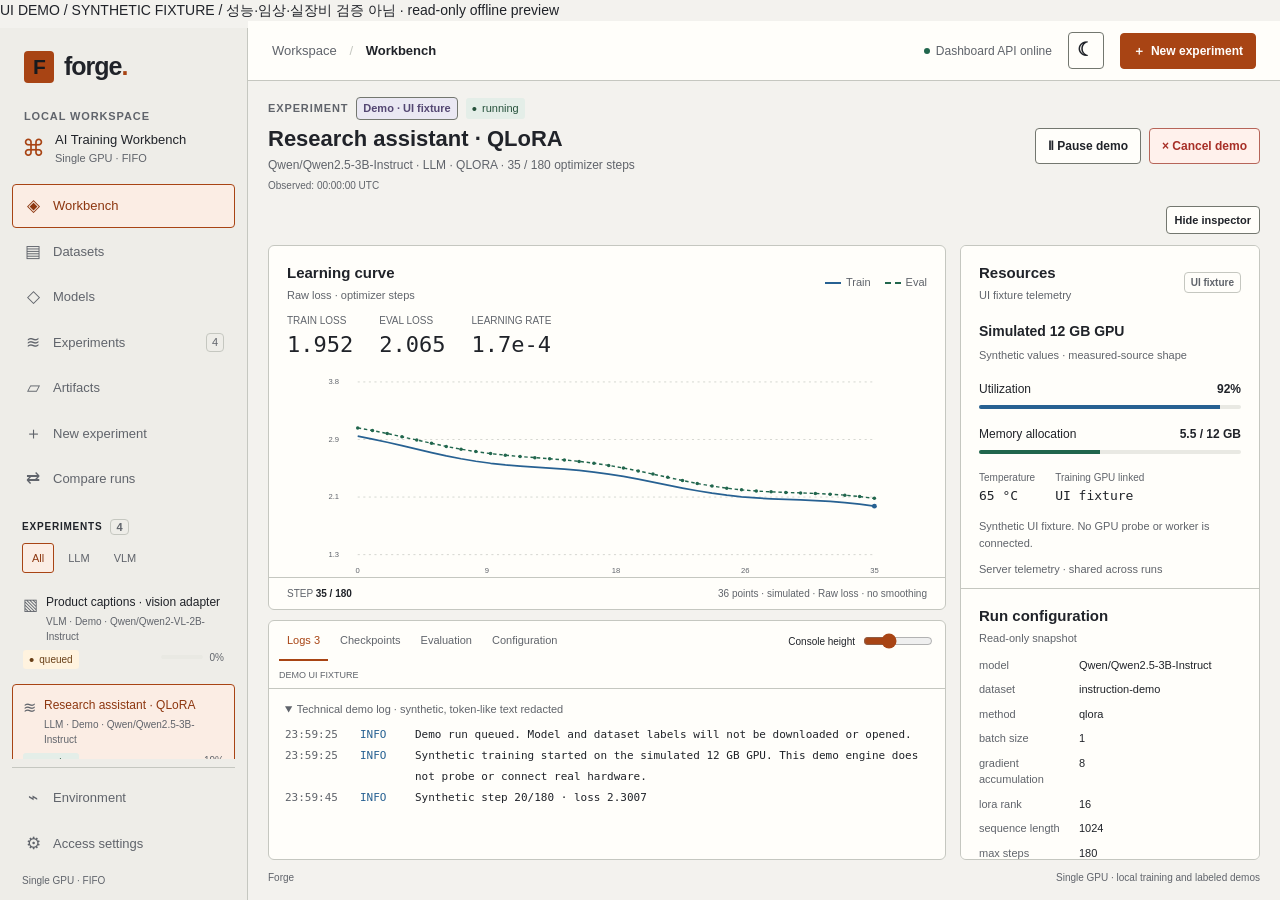
==== commit 2bf09470: "feat(ui): add persistent white and dark color modes" ====
--- a/docs/offline-preview.html
+++ b/docs/offline-preview.html
@@ -1,14 +1,49 @@
 <!DOCTYPE html>
 <html lang="en">
-<head><meta charset="UTF-8"><meta name="viewport" content="width=device-width,initial-scale=1"><title>Forge Fine-tuning Dashboard</title><style>/* Forge workbench: one token layer, dark explorer/console and warm work surface. */
+<head><meta charset="UTF-8"><meta name="viewport" content="width=device-width,initial-scale=1"><title>Forge Fine-tuning Dashboard</title><script>// Apply the saved visual preference before CSS/first paint. No API writes or redraws.
+const Theme = (() => {
+  const key = 'forge.theme';
+  let mode = 'light';
+  try { if (localStorage.getItem(key) === 'dark') mode = 'dark'; } catch { /* Storage is optional. */ }
+  function translate(message) { return typeof t === 'function' ? t(message) : message; }
+  function syncControls() {
+    const toggle = document.querySelector('#theme-toggle');
+    if (toggle) {
+      const label = translate(mode === 'dark' ? 'Switch to white mode' : 'Switch to dark mode');
+      toggle.textContent = mode === 'dark' ? '☀' : '☾';
+      toggle.setAttribute('aria-label', label);
+      toggle.setAttribute('title', label);
+      toggle.setAttribute('aria-pressed', String(mode === 'dark'));
+      toggle.onclick = () => setMode(mode === 'dark' ? 'light' : 'dark');
+    }
+    const select = document.querySelector('#theme-select');
+    if (select) { select.value = mode; select.onchange = event => setMode(event.target.value); }
+  }
+  function apply() { document.documentElement?.setAttribute('data-theme', mode); }
+  function setMode(next, persist = true) {
+    if (!['light', 'dark'].includes(next)) return false;
+    mode = next;
+    if (persist) { try { localStorage.setItem(key, mode); } catch { /* In-memory switching still works. */ } }
+    apply(); syncControls();
+    return true;
+  }
+  apply();
+  document.addEventListener('DOMContentLoaded', syncControls);
+  document.addEventListener('forge:languagechange', syncControls);
+  globalThis.addEventListener?.('storage', event => {
+    if (event.key === key || event.key === null) setMode(event.newValue === 'dark' ? 'dark' : 'light', false);
+  });
+  return Object.freeze({setMode, syncControls, get mode() { return mode; }});
+})();
+</script><style>/* Forge workbench: one token layer, dark explorer/console and warm work surface. */
 :root{color-scheme:light;--bg:#f3f2ee;--surface:#fffefa;--surface2:#e9e9e3;--border:#c5c7c0;--field-border:#73776f;--text:#202329;--muted:#60646b;--faint:#60646b;--accent:#a84414;--accent-dark:#ffb580;--purple:#276192;--mint:#21664d;--red:#a72f27;--console-height:240px;--explorer-width:248px;--inspector-width:300px;--radius:6px}
 *{box-sizing:border-box}body{margin:0;font:14px/1.5 ui-sans-serif,-apple-system,BlinkMacSystemFont,"Segoe UI",sans-serif;background:var(--bg);color:var(--text)}button,input,select,textarea{font:inherit}button{cursor:pointer;color:inherit}button:disabled{cursor:not-allowed;opacity:.6}a{color:inherit;text-decoration:none}button:focus-visible,a:focus-visible,input:focus-visible,select:focus-visible,textarea:focus-visible,summary:focus-visible,[tabindex]:focus-visible{outline:2px solid var(--accent);outline-offset:3px}[hidden]{display:none!important}h1,h2,h3,h4,p{margin-top:0}h2{font-size:22px;line-height:1.3}h3{font-size:15px}small,.field-note,.read-only-note{color:var(--muted);font-size:12px}pre,code{font:12px/1.6 ui-monospace,SFMono-Regular,Consolas,monospace}pre{white-space:pre-wrap;overflow-wrap:anywhere}button,a{touch-action:manipulation}
-.app{height:100vh;min-height:0}.sidebar{--surface:#22262d;--surface2:#30353e;--border:#424852;--text:#f1f2f4;--muted:#bbc0c9;--faint:#bbc0c9;--accent:#ffb580;position:fixed;inset:0 auto 0 0;width:var(--explorer-width);padding:20px 12px 12px;background:#171a1e;color:var(--text);display:flex;flex-direction:column;border-right:1px solid #424852;z-index:3;overflow:hidden}.brand{display:flex;gap:10px;align-items:center;font-size:25px;font-weight:750;letter-spacing:-1px;margin:0 12px 22px}.brandmark{width:30px;height:32px;display:grid;place-items:center;background:var(--accent);color:#171a1e;border-radius:4px;font-size:21px}.brand-dot{color:var(--accent)}.workspace-label,.eyebrow{font-size:11px;letter-spacing:.08em;font-weight:650;color:var(--muted)}.workspace-label{margin:0 12px 6px}.workspace{display:flex;align-items:center;gap:10px;margin:0 10px 18px;font-size:13px}.workspace small{display:block;font-size:11px}.machine-icon{font-size:23px;color:var(--accent)}nav{display:grid;gap:2px}.nav-item{border:1px solid transparent;border-radius:4px;background:none;display:flex;gap:10px;align-items:center;padding:8px 10px;min-height:36px;font-size:13px;text-align:left;color:var(--muted)}.nav-item>span:first-child{width:20px;text-align:center;font-size:17px}.nav-item:hover{background:#24282e}.nav-item.active{color:#ffb580;background:#32261f;border-color:#b28765}.nav-count,.count-badge{font-size:11px;border:1px solid var(--border);border-radius:4px;padding:0 5px;margin-left:auto;color:var(--muted)}.sidebar-bottom{margin-top:auto;padding-top:8px}.sidebar-bottom nav{border-top:1px solid var(--border);padding-top:8px}.demo-tag,.local-badge{font-size:10px;color:var(--muted);padding:8px 10px 0}.demo-tag{display:none}.tiny-dot{width:6px;height:6px;display:inline-block;background:var(--mint);border-radius:50%}
+.app{height:100vh;min-height:0}.sidebar{position:fixed;inset:0 auto 0 0;width:var(--explorer-width);padding:20px 12px 12px;background:var(--shell);color:var(--text);display:flex;flex-direction:column;border-right:1px solid var(--border);z-index:3;overflow:hidden}.brand{display:flex;gap:10px;align-items:center;font-size:25px;font-weight:750;letter-spacing:-1px;margin:0 12px 22px}.brandmark{width:30px;height:32px;display:grid;place-items:center;background:var(--accent);color:#171a1e;border-radius:4px;font-size:21px}.brand-dot{color:var(--accent)}.workspace-label,.eyebrow{font-size:11px;letter-spacing:.08em;font-weight:650;color:var(--muted)}.workspace-label{margin:0 12px 6px}.workspace{display:flex;align-items:center;gap:10px;margin:0 10px 18px;font-size:13px}.workspace small{display:block;font-size:11px}.machine-icon{font-size:23px;color:var(--accent)}nav{display:grid;gap:2px}.nav-item{border:1px solid transparent;border-radius:4px;background:none;display:flex;gap:10px;align-items:center;padding:8px 10px;min-height:36px;font-size:13px;text-align:left;color:var(--muted)}.nav-item>span:first-child{width:20px;text-align:center;font-size:17px}.nav-item:hover{background:#24282e}.nav-item.active{color:#ffb580;background:#32261f;border-color:#b28765}.nav-count,.count-badge{font-size:11px;border:1px solid var(--border);border-radius:4px;padding:0 5px;margin-left:auto;color:var(--muted)}.sidebar-bottom{margin-top:auto;padding-top:8px}.sidebar-bottom nav{border-top:1px solid var(--border);padding-top:8px}.demo-tag,.local-badge{font-size:10px;color:var(--muted);padding:8px 10px 0}.demo-tag{display:none}.tiny-dot{width:6px;height:6px;display:inline-block;background:var(--mint);border-radius:50%}
 main{margin-left:var(--explorer-width);height:100vh;display:flex;flex-direction:column;min-width:0}.topbar{height:60px;flex-shrink:0;padding:0 24px;border-bottom:1px solid var(--border);display:flex;align-items:center;justify-content:space-between;gap:12px;background:var(--surface)}.breadcrumbs{font-size:13px;color:var(--muted)}.breadcrumbs span{margin:0 9px;color:var(--border)}.breadcrumbs strong{font-weight:600;color:var(--text)}.topbar-right{display:flex;align-items:center;gap:16px}.connection{display:flex;align-items:center;gap:6px;font-size:12px;color:var(--muted)}.connection i{width:6px;height:6px;border-radius:50%;background:var(--muted)}.connection.ok i{background:var(--mint)}.connection.error{color:var(--red)}.connection.error i{background:var(--red)}.button{display:inline-flex;align-items:center;justify-content:center;gap:6px;padding:8px 12px;min-height:36px;border:1px solid var(--field-border);border-radius:4px;font-size:12px;font-weight:600;background:var(--surface);white-space:normal;text-align:center}.primary{background:var(--accent);border-color:var(--accent);color:#fff}.primary:hover{background:#8d3710}.secondary:hover{background:var(--surface2)}.danger{color:var(--red);border-color:#b66559;background:#fff2ec}.icon-button{width:40px;height:40px;border:1px solid var(--field-border);border-radius:4px;background:var(--surface2);font-size:23px}.content{padding:16px 20px 0;display:flex;flex-direction:column;flex:1;min-height:0;min-width:0}.page-heading{display:none}.page-heading h1{font-size:23px;margin:3px 0 5px}.page-heading p{margin:0;color:var(--muted)}.demo-notice{padding:10px 12px;background:#eaeae3;border:1px solid var(--border);border-radius:4px;display:flex;align-items:center;gap:12px;margin-bottom:14px;font-size:12px}.demo-notice strong{display:block}.demo-notice div>span{color:var(--muted)}.demo-notice .notice-icon{display:none}.workspace-alerts{display:flex;flex-wrap:wrap;gap:8px;align-items:center;font-size:12px;background:#fff3df;color:#694018;padding:8px 12px;border:1px solid #b08042;margin-bottom:10px}.workspace-alerts .button{min-height:30px;padding:4px 8px}.pill{font-size:11px;font-weight:650;display:inline-flex;align-items:center;padding:2px 6px;border-radius:4px;border:1px solid var(--border);color:var(--muted);white-space:nowrap}.pill.demo{background:#eae8f3;border-color:#7c7196;color:#544773}.pill.real{background:#e4eee8;border-color:#5b7a69;color:#27523c}.pill.small{font-size:10px}.status{display:inline-flex;align-items:center;gap:5px;border-radius:3px;padding:2px 6px;font-size:11px;text-transform:none;color:#4d535d;background:#e8e9e9;white-space:nowrap}.status::before{content:'•';font-size:15px;line-height:1}.status.running,.status.completed{color:#225b42;background:#e0eee5}.status.paused,.status.queued,.status.pausing,.status.canceling{color:#77521b;background:#f6e8ce}.status.failed{color:#932e23;background:#fae6e0}.status.canceled{color:#55545b;background:#e7e5eb}
 /* The existing run rows are now the explorer; their IDs and keyboard events remain. */
 .experiments{display:flex;flex-direction:column;min-height:0;flex:1;margin-top:18px}.panel-heading{display:flex;align-items:center;justify-content:space-between;padding:0 10px 8px}.panel-heading h2{font-size:10px;letter-spacing:.08em;font-weight:600;display:flex;gap:8px;align-items:center;margin:0}.filter-group{display:flex;gap:4px;padding:0 10px 8px}.filter{border:1px solid transparent;background:none;color:var(--muted);border-radius:3px;font-size:11px;padding:4px 9px;min-height:30px}.filter.active{border-color:#b28765;color:#ffb580;background:#32261f}.runs-scroll{overflow:auto;min-width:0;max-width:100%}.experiments .runs-scroll{flex:1;min-height:0}.experiments table,.experiments tbody{display:block}.experiments thead{position:absolute;width:1px;height:1px;overflow:hidden;clip-path:inset(50%)}.experiments tr{display:grid;grid-template-columns:auto 1fr;gap:4px 6px;padding:10px 9px;border:1px solid transparent;border-radius:4px;cursor:pointer;outline-offset:-2px;margin-bottom:3px}.experiments tr:hover{background:#24282e}.experiments tr.selected{border-color:#b28765;background:#32261f}.experiments td{min-width:0;font-size:11px}.experiments td:first-child{grid-column:1/-1}.experiments td:nth-child(4),.experiments td:nth-child(5),.experiments .row-arrow{display:none}.experiments .status{font-size:10px;background:#30353e;color:#d4d8df}.experiments .status.running,.experiments .status.completed{color:#99d8b5;background:#213b2e}.experiments .status.failed{color:#ffb4a4;background:#492c27}.experiments .status.pausing,.experiments .status.paused,.experiments .status.queued{color:#eac88b;background:#423722}.run-name{display:flex;gap:8px;align-items:start;font-size:12px;font-weight:500}.run-name>div{min-width:0;overflow-wrap:anywhere}.type-icon{color:var(--muted);font-size:16px;flex-shrink:0}.run-meta{color:var(--muted);font-size:10px;line-height:1.5;overflow-wrap:anywhere;font-weight:400;margin-top:3px}.progress-line{display:flex;align-items:center;gap:7px;justify-content:flex-end;color:var(--muted);font-size:10px}.progress-line .meter{width:42px}.meter{background:var(--surface2);height:4px;overflow:hidden;border-radius:2px}.meter>span{display:block;height:100%;background:var(--purple);transition:width .2s}.experiments .meter>span{background:#b8c3d1}.method-tag{font-size:11px;border:1px solid var(--border);padding:2px 5px;border-radius:3px;color:var(--muted)}.empty{padding:24px 16px;color:var(--muted);font-size:13px;text-align:center}.empty-workbench{flex:1;display:flex;flex-direction:column;justify-content:center;align-items:center;text-align:center;gap:8px}.empty-workbench>span{font-size:40px;color:var(--accent)}.empty-workbench p{max-width:420px;color:var(--muted)}
 /* Run surfaces: header, curve, fixed config inspector, adjustable console. */
-.detail-area{display:grid;grid-template-columns:minmax(0,1fr) var(--inspector-width);grid-template-rows:auto auto minmax(200px,1fr) var(--console-height);gap:10px 14px;flex:1;min-height:0;min-width:0}.detail-title{grid-column:1/-1;display:flex;flex-wrap:wrap;gap:10px;align-items:center;justify-content:space-between}.run-heading{min-width:0;flex:1}.run-badges{display:flex;align-items:center;gap:8px}.detail-title h2{font-size:22px;margin:5px 0 3px;overflow-wrap:anywhere;font-weight:650}.detail-title p{font-size:12px;color:var(--muted);margin:0;overflow-wrap:anywhere}.detail-title small{font-size:10px}.run-controls{display:flex;gap:8px;flex-wrap:wrap;max-width:100%}.run-error{flex-basis:100%;font-size:12px;padding:8px 12px;border:1px solid #b66559;border-radius:4px;background:#fff2ec;color:var(--red)}.surface-toolbar{grid-column:1/-1;display:flex;justify-content:flex-end;align-items:center;min-height:30px}.surface-toolbar>.button{font-size:11px;min-height:28px;padding:3px 8px}.mobile-surfaces{display:none}.detail-grid{display:contents}.panel{background:var(--surface);border:1px solid var(--border);border-radius:var(--radius);min-width:0}.loss-panel{grid-column:1;grid-row:3;display:flex;flex-direction:column;overflow:hidden}.chart-heading{display:flex;align-items:center;justify-content:space-between;gap:8px;padding:16px 18px 10px}.chart-heading h3{margin:0;font-weight:600}.chart-heading p{font-size:11px;color:var(--muted);margin:2px 0 0}.legend{display:flex;gap:14px;font-size:11px;color:var(--muted)}.legend span{display:flex;align-items:center;gap:5px}.legend i{width:16px;height:0;border-top:2px solid var(--purple)}.legend i.mint{border-color:var(--mint);border-top-style:dashed}.chart-stats{display:flex;gap:26px;padding:0 18px 7px}.chart-stats span{display:block;font-size:10px;color:var(--muted)}.chart-stats strong{font:500 22px/1.5 ui-monospace,SFMono-Regular,monospace}.chart{min-height:90px;flex:1;padding:0 14px;display:flex;align-items:center;justify-content:center;overflow:hidden}.chart svg{width:100%;height:100%;max-height:100%}.chart-empty{padding:20px;color:var(--muted);text-align:center}.chart-foot{display:flex;justify-content:space-between;flex-wrap:wrap;gap:5px;padding:8px 18px;border-top:1px solid var(--border);font-size:10px;color:var(--muted)}.chart-foot strong{color:var(--text)}.gpu-panel{grid-column:2;grid-row:3/5;overflow:auto}.gpu-identity{padding:8px 18px 16px}.gpu-identity h4{font-size:14px;overflow-wrap:anywhere;margin:0 0 5px}.gpu-identity p{font-size:11px;color:var(--muted);margin:0}.telemetry-row{display:flex;gap:5px;justify-content:space-between;padding:0 18px;font-size:12px}.telemetry-meter{margin:7px 18px 16px}.mint-meter>span{background:var(--mint)}.gpu-footer{display:flex;gap:20px;padding:0 18px 12px}.gpu-footer span{display:block;color:var(--muted);font-size:10px}.gpu-footer strong{font:500 13px/1.6 ui-monospace,monospace}.gpu-disclaimer,.gpu-panel>.field-note{font-size:11px;padding:0 18px;margin-bottom:10px;color:var(--muted)}.inspector-config{padding:16px 18px;border-top:1px solid var(--border)}.inspector-config h3{margin:0}.inspector-config p{font-size:11px;color:var(--muted);margin:3px 0 10px}.inspector-config dl,.hf-metadata{display:grid;grid-template-columns:92px minmax(0,1fr);font-size:11px;gap:8px;margin:0 0 18px}.inspector-config dt,.hf-metadata dt{color:var(--muted)}.inspector-config dd,.hf-metadata dd{margin:0;overflow-wrap:anywhere}.inspector-config .button{font-size:11px;min-height:32px}.detail-area.inspector-hidden{grid-template-columns:minmax(0,1fr)}.detail-area.inspector-hidden .gpu-panel{display:none}.run-data{grid-column:1;grid-row:4;--surface:#20242a;--surface2:#30353e;--border:#515863;--field-border:#737e8e;--text:#f1f2f4;--muted:#bbc0c9;--faint:#bbc0c9;--accent:#ffb580;background:var(--surface);color:var(--text);display:flex;flex-direction:column;overflow:hidden}.console-heading{display:flex;align-items:center;justify-content:space-between;gap:8px;flex-wrap:wrap;padding:0 10px;border-bottom:1px solid var(--border)}.tabs{display:flex;overflow:auto;gap:4px}.tab{font-size:11px;color:var(--muted);min-height:40px;padding:8px;border:0;border-bottom:2px solid transparent;background:none;white-space:nowrap}.tab.active{color:var(--accent);border-bottom-color:var(--accent)}.console-size{font-size:10px;display:flex;align-items:center;gap:6px;margin:0}.console-size input{width:70px;accent-color:#ffb580}.data-badge{font-size:9px;color:var(--muted);padding-bottom:5px;width:100%}#tab-content{padding:12px 16px;flex:1;min-height:0;overflow:auto;font-size:12px}#tab-content h4{margin:0 0 10px}.technical-logs{height:100%;display:flex;flex-direction:column}.technical-logs:not([open]){height:auto}.technical-logs:not([open]) .log-view{display:none}.technical-logs>summary{flex-shrink:0;cursor:pointer;font-size:11px;margin-bottom:8px;color:var(--muted)}.log-view{flex:1;min-height:0;overflow:auto;overflow-anchor:none}.log-line{display:grid;grid-template-columns:65px 45px minmax(0,1fr);gap:10px;font:11px/1.9 ui-monospace,monospace}.log-time{color:var(--muted)}.log-level{color:#98c8ee}.log-level.warning{color:#eac88b}.log-level.error{color:#ffb4a4}.log-message{white-space:pre-wrap;overflow-wrap:anywhere}.checkpoint{display:flex;align-items:center;gap:12px;padding:10px 0;border-bottom:1px solid var(--border)}.checkpoint>div{flex:1;overflow-wrap:anywhere}.checkpoint small{color:var(--muted)}.run-data .button{background:var(--surface2);color:var(--text)}.config-list{display:grid;grid-template-columns:repeat(2,minmax(0,1fr));gap:10px 20px}.config-list>div{display:flex;flex-wrap:wrap;justify-content:space-between;gap:6px;border-bottom:1px solid var(--border);padding-bottom:5px;min-width:0}.config-list span{color:var(--muted)}.config-list strong{font-weight:500;overflow-wrap:anywhere}.preview-record{padding:12px;background:var(--surface2);border:1px solid var(--border);border-radius:4px;max-height:250px;overflow:auto;min-width:0}.run-data .preview-record{color:var(--text)}footer{flex-shrink:0;font-size:10px;color:var(--muted);display:flex;justify-content:space-between;padding:10px 0 8px;gap:10px}
+.detail-area{display:grid;grid-template-columns:minmax(0,1fr) var(--inspector-width);grid-template-rows:auto auto minmax(200px,1fr) var(--console-height);gap:10px 14px;flex:1;min-height:0;min-width:0}.detail-title{grid-column:1/-1;display:flex;flex-wrap:wrap;gap:10px;align-items:center;justify-content:space-between}.run-heading{min-width:0;flex:1}.run-badges{display:flex;align-items:center;gap:8px}.detail-title h2{font-size:22px;margin:5px 0 3px;overflow-wrap:anywhere;font-weight:650}.detail-title p{font-size:12px;color:var(--muted);margin:0;overflow-wrap:anywhere}.detail-title small{font-size:10px}.run-controls{display:flex;gap:8px;flex-wrap:wrap;max-width:100%}.run-error{flex-basis:100%;font-size:12px;padding:8px 12px;border:1px solid #b66559;border-radius:4px;background:#fff2ec;color:var(--red)}.surface-toolbar{grid-column:1/-1;display:flex;justify-content:flex-end;align-items:center;min-height:30px}.surface-toolbar>.button{font-size:11px;min-height:28px;padding:3px 8px}.mobile-surfaces{display:none}.detail-grid{display:contents}.panel{background:var(--surface);border:1px solid var(--border);border-radius:var(--radius);min-width:0}.loss-panel{grid-column:1;grid-row:3;display:flex;flex-direction:column;overflow:hidden}.chart-heading{display:flex;align-items:center;justify-content:space-between;gap:8px;padding:16px 18px 10px}.chart-heading h3{margin:0;font-weight:600}.chart-heading p{font-size:11px;color:var(--muted);margin:2px 0 0}.legend{display:flex;gap:14px;font-size:11px;color:var(--muted)}.legend span{display:flex;align-items:center;gap:5px}.legend i{width:16px;height:0;border-top:2px solid var(--purple)}.legend i.mint{border-color:var(--mint);border-top-style:dashed}.chart-stats{display:flex;gap:26px;padding:0 18px 7px}.chart-stats span{display:block;font-size:10px;color:var(--muted)}.chart-stats strong{font:500 22px/1.5 ui-monospace,SFMono-Regular,monospace}.chart{min-height:90px;flex:1;padding:0 14px;display:flex;align-items:center;justify-content:center;overflow:hidden}.chart svg{width:100%;height:100%;max-height:100%}.chart-empty{padding:20px;color:var(--muted);text-align:center}.chart-foot{display:flex;justify-content:space-between;flex-wrap:wrap;gap:5px;padding:8px 18px;border-top:1px solid var(--border);font-size:10px;color:var(--muted)}.chart-foot strong{color:var(--text)}.gpu-panel{grid-column:2;grid-row:3/5;overflow:auto}.gpu-identity{padding:8px 18px 16px}.gpu-identity h4{font-size:14px;overflow-wrap:anywhere;margin:0 0 5px}.gpu-identity p{font-size:11px;color:var(--muted);margin:0}.telemetry-row{display:flex;gap:5px;justify-content:space-between;padding:0 18px;font-size:12px}.telemetry-meter{margin:7px 18px 16px}.mint-meter>span{background:var(--mint)}.gpu-footer{display:flex;gap:20px;padding:0 18px 12px}.gpu-footer span{display:block;color:var(--muted);font-size:10px}.gpu-footer strong{font:500 13px/1.6 ui-monospace,monospace}.gpu-disclaimer,.gpu-panel>.field-note{font-size:11px;padding:0 18px;margin-bottom:10px;color:var(--muted)}.inspector-config{padding:16px 18px;border-top:1px solid var(--border)}.inspector-config h3{margin:0}.inspector-config p{font-size:11px;color:var(--muted);margin:3px 0 10px}.inspector-config dl,.hf-metadata{display:grid;grid-template-columns:92px minmax(0,1fr);font-size:11px;gap:8px;margin:0 0 18px}.inspector-config dt,.hf-metadata dt{color:var(--muted)}.inspector-config dd,.hf-metadata dd{margin:0;overflow-wrap:anywhere}.inspector-config .button{font-size:11px;min-height:32px}.detail-area.inspector-hidden{grid-template-columns:minmax(0,1fr)}.detail-area.inspector-hidden .gpu-panel{display:none}.run-data{grid-column:1;grid-row:4;background:var(--surface);color:var(--text);display:flex;flex-direction:column;overflow:hidden}.console-heading{display:flex;align-items:center;justify-content:space-between;gap:8px;flex-wrap:wrap;padding:0 10px;border-bottom:1px solid var(--border)}.tabs{display:flex;overflow:auto;gap:4px}.tab{font-size:11px;color:var(--muted);min-height:40px;padding:8px;border:0;border-bottom:2px solid transparent;background:none;white-space:nowrap}.tab.active{color:var(--accent);border-bottom-color:var(--accent)}.console-size{font-size:10px;display:flex;align-items:center;gap:6px;margin:0}.console-size input{width:70px;accent-color:#ffb580}.data-badge{font-size:9px;color:var(--muted);padding-bottom:5px;width:100%}#tab-content{padding:12px 16px;flex:1;min-height:0;overflow:auto;font-size:12px}#tab-content h4{margin:0 0 10px}.technical-logs{height:100%;display:flex;flex-direction:column}.technical-logs:not([open]){height:auto}.technical-logs:not([open]) .log-view{display:none}.technical-logs>summary{flex-shrink:0;cursor:pointer;font-size:11px;margin-bottom:8px;color:var(--muted)}.log-view{flex:1;min-height:0;overflow:auto;overflow-anchor:none}.log-line{display:grid;grid-template-columns:65px 45px minmax(0,1fr);gap:10px;font:11px/1.9 ui-monospace,monospace}.log-time{color:var(--muted)}.log-level{color:#98c8ee}.log-level.warning{color:#eac88b}.log-level.error{color:#ffb4a4}.log-message{white-space:pre-wrap;overflow-wrap:anywhere}.checkpoint{display:flex;align-items:center;gap:12px;padding:10px 0;border-bottom:1px solid var(--border)}.checkpoint>div{flex:1;overflow-wrap:anywhere}.checkpoint small{color:var(--muted)}.run-data .button{background:var(--surface2);color:var(--text)}.config-list{display:grid;grid-template-columns:repeat(2,minmax(0,1fr));gap:10px 20px}.config-list>div{display:flex;flex-wrap:wrap;justify-content:space-between;gap:6px;border-bottom:1px solid var(--border);padding-bottom:5px;min-width:0}.config-list span{color:var(--muted)}.config-list strong{font-weight:500;overflow-wrap:anywhere}.preview-record{padding:12px;background:var(--surface2);border:1px solid var(--border);border-radius:4px;max-height:250px;overflow:auto;min-width:0}.run-data .preview-record{color:var(--text)}footer{flex-shrink:0;font-size:10px;color:var(--muted);display:flex;justify-content:space-between;padding:10px 0 8px;gap:10px}
 body[data-view=overview] .page-heading,body[data-view=runs] .page-heading,body[data-view=overview] .demo-notice,body[data-view=runs] .demo-notice,body[data-view=overview] .workspace-alerts,body[data-view=runs] .workspace-alerts{display:none}
 /* Preparation, catalog, access and environment use the same surfaces and controls. */
 .feature-view{padding:24px;overflow:auto;flex:1;min-height:0}.feature-heading{display:flex;gap:12px;align-items:start;justify-content:space-between;margin-bottom:24px}.feature-heading h2{margin:0 0 6px}.feature-heading p{color:var(--muted);font-size:13px;max-width:650px;margin:0}.feature-grid{display:grid;grid-template-columns:repeat(2,minmax(0,1fr));gap:22px}.feature-box{border:1px solid var(--border);border-radius:5px;padding:18px;min-width:0}.feature-box h3{margin-bottom:14px}.feature-actions{display:flex;align-items:center;gap:8px;flex-wrap:wrap;margin:12px 0}.form-grid{display:grid;grid-template-columns:repeat(2,minmax(0,1fr));gap:0 14px}.form-grid.three{grid-template-columns:repeat(3,minmax(0,1fr))}label{display:block;color:var(--text);font-size:12px;margin-bottom:16px}input:not([type=checkbox]):not([type=range]),select,textarea{width:100%;border:1px solid var(--field-border);border-radius:4px;padding:9px 10px;margin-top:6px;background:var(--surface);color:var(--text);min-height:40px}textarea{min-height:170px;resize:vertical;font:12px/1.6 ui-monospace,monospace}input[type=checkbox]{accent-color:var(--accent);width:17px;height:17px;margin-right:8px}input[type=range]{min-height:28px}label small{display:block;margin-top:5px}select{max-width:100%}.feature-result,.form-error{border:1px solid #a08b6a;border-radius:4px;padding:16px;margin-top:16px;background:#fff6e7;overflow-wrap:anywhere;font-size:12px}.feature-result h4{margin-bottom:8px}.feature-result p{color:var(--muted);margin-bottom:10px}.feature-result.error,.form-error{background:#fff1ec;border-color:#b66559;color:var(--red)}.feature-result ul{padding-left:20px}.feature-result details{margin-top:12px}.dataset-item{border-bottom:1px solid var(--border);padding:14px 0}.dataset-item h4{font-size:14px;display:flex;gap:8px;align-items:center;margin:0;overflow-wrap:anywhere}.dataset-item p{font-size:11px;color:var(--muted);overflow-wrap:anywhere;margin:5px 0 12px}.dataset-tools{display:flex;gap:8px;align-items:end;flex-wrap:wrap}.dataset-tools label{width:90px;margin:0}.dataset-tools .button{margin-bottom:0}.dataset-preview{margin-top:16px}.format-guide,.parameter-guide,.advanced-options{padding:14px;border:1px solid var(--border);border-radius:4px;margin:0 0 18px}summary{cursor:pointer;color:var(--text);font-size:12px}.schema-grid{display:grid;grid-template-columns:repeat(3,minmax(0,1fr));gap:16px;margin-top:14px}.schema-grid p{font-size:12px;color:var(--muted)}.schema-grid h4{margin-bottom:8px}.check-list{list-style:none;padding:0;display:grid;gap:14px;font-size:12px}.check-list li{display:flex;gap:10px;color:var(--muted)}.check-list b{display:block;color:var(--text)}.check-icon{color:var(--mint)}.check-icon.warning{color:#77521b}.no-adapter{padding:12px;background:var(--surface2);font-size:12px}.no-adapter strong{display:block;margin-bottom:5px}.diagnostic-grid{display:grid;grid-template-columns:repeat(4,minmax(0,1fr));gap:14px;margin-bottom:20px}.diagnostic-card{border:1px solid var(--border);border-radius:4px;padding:16px;min-width:0}.diagnostic-card>span{display:block;font-size:11px;color:var(--muted)}.diagnostic-card strong{display:block;font-size:18px;margin:6px 0;overflow-wrap:anywhere}.diagnostic-card p{font-size:11px;color:var(--muted);margin:0}.compare-selects{display:grid;grid-template-columns:1fr 1fr;gap:20px}.compare-table{width:100%;border-collapse:collapse;font-size:12px}.compare-table th,.compare-table td{padding:12px;border-bottom:1px solid var(--border);text-align:left;overflow-wrap:anywhere}.compare-table th{font-size:10px;color:var(--muted)}.feature-chart{height:260px}.compare-legend{display:flex;gap:20px;font-size:12px;margin-bottom:10px}.compare-legend i{margin-right:4px}.export-banner{display:flex;gap:20px;justify-content:space-between;padding:16px;background:var(--surface2);margin-top:20px}.export-banner h3{margin-bottom:5px}.export-banner p{font-size:12px;color:var(--muted);margin:0}.language-settings,.hf-settings{margin-bottom:20px}.language-settings select{max-width:320px}.permission-list{display:grid;gap:10px}.permission-row{display:flex;gap:10px;align-items:center}.permission-row small{display:block}.permission-summary{padding:12px;background:var(--surface2);font-size:12px}.access-status{display:flex;gap:10px;align-items:center;margin-bottom:14px}.settings-grid{display:grid;grid-template-columns:1fr 1fr;gap:20px}.parameter-guide p{font-size:12px}.hf-search-line{display:flex;gap:10px;align-items:end}.hf-search-line label{flex:1;margin:0}.hf-filters{display:grid;grid-template-columns:repeat(3,minmax(0,1fr));gap:0 12px;margin-top:16px}.hf-catalog-grid{display:grid;grid-template-columns:minmax(0,1fr) minmax(0,1fr);gap:20px;align-items:start}.hf-model-group h3{font-size:13px;margin:16px 0 8px}.hf-model-card{display:grid;grid-template-columns:38px minmax(0,1fr) auto;gap:10px;width:100%;border:1px solid var(--field-border);border-radius:5px;background:var(--surface);padding:12px;margin-bottom:8px;text-align:left}.hf-model-card:hover{background:var(--surface2)}.publisher-icon{position:relative;display:grid;place-items:center;width:36px;height:36px;background:#e3e6eb;border:1px solid var(--border);border-radius:4px;overflow:hidden;font-size:12px;font-weight:700;flex-shrink:0}.publisher-icon img{position:absolute;inset:0;width:100%;height:100%;object-fit:cover;background:white}.model-name{min-width:0;display:flex;flex-direction:column;gap:3px}.model-name strong,.model-name small,.hf-repo-id{overflow-wrap:anywhere}.model-name small{font-size:11px}.model-type{align-self:center;padding:3px 6px;border:1px solid var(--border);font-size:10px;border-radius:3px;background:#e7edf3;color:#315579}.model-type.vlm{background:#e4eee8;color:#27523c}.model-meta{grid-column:2/4;font-size:10px;color:var(--muted)}.model-selection{display:flex;align-items:center;gap:10px;padding:12px;margin:12px 0;border:1px solid var(--border);border-radius:4px}.model-selection .model-name{flex:1}.hf-detail{position:sticky;top:0;border:1px solid var(--border);padding:16px;border-radius:5px;background:var(--surface)}.hf-repo-id{font-size:12px;color:var(--muted)}.hf-metadata{font-size:12px;grid-template-columns:110px minmax(0,1fr)}
@@ -20,6 +55,26 @@
 @media(max-height:800px) and (min-width:761px){:root{--console-height:180px}.sidebar{padding-top:12px}.brand{margin-bottom:10px}.workspace{margin-bottom:10px}.nav-item{min-height:32px;padding:5px 10px}.detail-title h2{font-size:18px}.detail-title small{display:none}.chart-heading{padding-top:10px}.chart-stats strong{font-size:18px}.chart-foot{padding-top:5px;padding-bottom:5px}.content{padding-top:10px}}
 @media(max-width:760px){.app,body:has(.fixture-watermark) .app{height:auto}.sidebar{display:none}main{margin:0;height:auto;min-height:100vh}.topbar{height:auto;min-height:60px;padding:10px 14px;flex-wrap:wrap}.breadcrumbs{font-size:11px}.topbar-right{gap:10px}.topbar-right .button{font-size:11px}.connection{font-size:10px}.content{padding:14px 12px 0;min-height:0;overflow:visible}.mobile-nav{display:grid;grid-template-columns:1fr 1fr;gap:10px}.mobile-nav label{font-size:10px;margin-bottom:12px}.mobile-nav select{font-size:12px;padding:7px;min-height:36px}.detail-area{display:flex;flex-direction:column;gap:10px}.detail-title{display:flex}.detail-title h2{font-size:19px;margin:7px 0}.run-heading{flex-basis:100%}.run-controls .button{min-height:36px;font-size:12px}.surface-toolbar{justify-content:space-between}.mobile-surfaces{display:flex;gap:4px;width:100%}.mobile-surfaces button{flex:1;background:var(--surface);border:1px solid var(--field-border);border-radius:4px;font-size:12px;padding:8px;min-height:38px}.mobile-surfaces button[aria-pressed=true]{background:#fbede4;color:#8d3710;border-color:#a84414}#inspector-toggle{display:none}.loss-panel{height:340px;flex-shrink:0}.gpu-panel{max-height:none;overflow:visible}.run-data{height:390px;flex-shrink:0}.detail-area.inspector-hidden .gpu-panel{display:block}.detail-area[data-surface=run] .gpu-panel,.detail-area[data-surface=run] .run-data,.detail-area[data-surface=inspector] .loss-panel,.detail-area[data-surface=inspector] .run-data,.detail-area[data-surface=console] .loss-panel,.detail-area[data-surface=console] .gpu-panel{display:none}.chart-stats{gap:22px}.chart-stats strong{font-size:20px}.chart-heading{padding:14px}.console-heading{padding:0 5px}.tab{font-size:11px;padding:8px 6px}.console-size{display:none}.data-badge{padding:0 6px 6px}#tab-content{padding:12px}.config-list{grid-template-columns:1fr}.log-line{grid-template-columns:56px 38px minmax(0,1fr);gap:6px;font-size:10px}.feature-view{padding:16px;overflow:visible}.page-heading{display:none}.demo-notice{font-size:11px}.feature-heading{margin-bottom:18px}.feature-heading h2{font-size:20px}.feature-heading p{font-size:12px}.form-grid.three{grid-template-columns:repeat(2,minmax(0,1fr))}.builder-steps{gap:4px;margin-bottom:20px}.builder-step{padding:6px;font-size:10px;min-height:36px}.builder-step span{display:none}.builder-panel legend{font-size:18px}.builder-panel>p{font-size:12px}.builder-review{grid-template-columns:90px minmax(0,1fr);font-size:12px}.builder-actions{position:sticky;bottom:0;background:var(--surface);padding:12px 0;margin-top:20px}.builder-reference{display:none}.hf-search-line{flex-wrap:wrap}.hf-search-line label{flex-basis:100%}.hf-filters{grid-template-columns:repeat(2,minmax(0,1fr))}.hf-model-card{padding:10px}.hf-metadata{grid-template-columns:90px minmax(0,1fr)}.compare-selects{grid-template-columns:1fr;gap:0}.compare-legend{flex-wrap:wrap;gap:8px}.compare-table{min-width:450px}.export-banner{display:block}.diagnostic-card strong{font-size:15px}.checkpoint{flex-wrap:wrap}.schema-grid .preview-record{font-size:10px}footer{font-size:9px}body:has(.fixture-watermark) main{height:auto;min-height:calc(100vh - 28px)}}
 @media(prefers-reduced-motion:reduce){*,*::before,*::after{scroll-behavior:auto!important;transition:none!important}}
+/* White/dark modes share geometry, source labels and all interaction contracts. */
+:root{--shell:#eeede8;--selection-bg:#fbede4;--selection-text:#8d3710;--selection-border:#a84414;--primary-text:#fff;--primary-hover:#8d3710;--info-bg:#e7edf3;--info-text:#315579;--success-bg:#e4eee8;--success-text:#27523c;--warning-bg:#fff3df;--warning-text:#694018;--warning-border:#a08b6a;--error-bg:#fff1ec;--error-border:#b66559;--demo-bg:#eae8f3;--demo-text:#544773}
+:root[data-theme=dark]{color-scheme:dark;--bg:#171a1e;--shell:#171a1e;--surface:#20242a;--surface2:#30353e;--border:#515863;--field-border:#85909d;--text:#f1f2f4;--muted:#bbc0c9;--faint:#bbc0c9;--accent:#ffb580;--purple:#98c8ee;--mint:#99d8b5;--red:#ffb4a4;--selection-bg:#32261f;--selection-text:#ffb580;--selection-border:#b28765;--primary-text:#202329;--primary-hover:#ffc49a;--info-bg:#253b50;--info-text:#98c8ee;--success-bg:#213b2e;--success-text:#99d8b5;--warning-bg:#423722;--warning-text:#eac88b;--warning-border:#ac9264;--error-bg:#492c27;--error-border:#cc9388;--demo-bg:#373044;--demo-text:#dac7ff}
+.theme-toggle{width:36px;flex-shrink:0;font-size:19px;padding:3px}.theme-settings{margin-bottom:20px}.theme-settings select{max-width:320px}
+.primary{color:var(--primary-text)}.primary:hover{background:var(--primary-hover)}
+.nav-item:hover,.experiments tr:hover{background:var(--surface2)}
+.nav-item.active,.filter.active,.experiments tr.selected,.builder-step[aria-current=step],.mobile-surfaces button[aria-pressed=true]{background:var(--selection-bg);color:var(--selection-text);border-color:var(--selection-border)}
+.experiments .status,.status,.status.canceled{background:var(--surface2);color:var(--muted)}
+.experiments .status.running,.experiments .status.completed,.status.running,.status.completed{background:var(--success-bg);color:var(--success-text)}
+.experiments .status.pausing,.experiments .status.paused,.experiments .status.queued,.status.paused,.status.queued,.status.pausing,.status.canceling{background:var(--warning-bg);color:var(--warning-text)}
+.experiments .status.failed,.status.failed{background:var(--error-bg);color:var(--red)}
+.pill.real,.model-type.vlm{background:var(--success-bg);color:var(--success-text);border-color:var(--field-border)}
+.pill.demo{background:var(--demo-bg);color:var(--demo-text);border-color:var(--field-border)}
+.model-type{background:var(--info-bg);color:var(--info-text)}.publisher-icon{background:var(--surface2)}
+.demo-notice{background:var(--surface2)}.workspace-alerts,.feature-result{background:var(--warning-bg);color:var(--text);border-color:var(--warning-border)}
+.workspace-alerts{color:var(--warning-text)}.check-icon.warning{color:var(--warning-text)}
+.danger,.run-error,.feature-result.error,.form-error{background:var(--error-bg);border-color:var(--error-border);color:var(--red)}
+.log-level{color:var(--purple)}.log-level.warning{color:var(--warning-text)}.log-level.error{color:var(--red)}
+.experiments .meter>span{background:var(--purple)}.console-size input{accent-color:var(--accent)}
+.toast{background:var(--surface);color:var(--text);border-color:var(--field-border)}.toast.error{background:var(--error-bg);color:var(--red)}
 </style></head>
 <body><div class="fixture-watermark" role="note">UI DEMO / SYNTHETIC FIXTURE / 성능·임상·실장비 검증 아님 · read-only offline preview</div>
 <div class="app">
@@ -45,7 +100,7 @@
   <div class="sidebar-bottom"><nav aria-label="Workspace administration"><button class="nav-item" data-nav="environment"><span>⌁</span> Environment</button><button class="nav-item" data-nav="settings"><span>⚙</span> Access settings</button></nav><div class="demo-tag">LOCAL WORKSPACE</div><div class="local-badge">Single GPU · FIFO</div></div>
 </aside>
 <main>
-  <header class="topbar"><div class="breadcrumbs">Workspace <span>/</span> <strong>Workbench</strong></div><div class="topbar-right"><span class="connection" id="connection"><i></i> Connecting</span><button id="new-run" class="button primary"><span>＋</span> New experiment</button></div></header>
+  <header class="topbar"><div class="breadcrumbs">Workspace <span>/</span> <strong>Workbench</strong></div><div class="topbar-right"><span class="connection" id="connection"><i></i> Connecting</span><button id="theme-toggle" class="button theme-toggle" type="button" aria-label="Switch to dark mode" title="Switch to dark mode" aria-pressed="false">☾</button><button id="new-run" class="button primary"><span>＋</span> New experiment</button></div></header>
   <div class="content">
     <div class="mobile-nav"><label>Workspace views<select id="mobile-view" aria-label="Workspace views"><option value="overview">Workbench</option><option value="runs">Experiments</option><option value="datasets">Datasets</option><option value="models">Models</option><option value="artifacts">Artifacts</option><option value="recipes">New experiment</option><option value="compare">Compare runs</option><option value="environment">Environment</option><option value="settings">Access settings</option></select></label><label id="mobile-run-label">Selected experiment<select id="mobile-run" aria-label="Selected experiment"></select></label></div>
     <section class="page-heading"><div><div class="eyebrow">FORGE</div><h1>AI Training Workbench</h1><p>Dataset, configuration and results in one workspace.</p></div></section>
@@ -801,6 +856,11 @@
     "Exact normalized duplicate of line {line}; retained unless you edit the source.": "{line}번 줄과 정규화된 내용이 같습니다. 원본을 수정하지 않으면 중복이 유지됩니다.",
     "{count} validation record(s) have exact duplicates in training; edit or deduplicate the source before using this split for evaluation.": "검증 레코드 {count}개가 학습 데이터와 완전히 중복됩니다. 평가에 사용하기 전에 원본을 수정하거나 중복을 제거하세요."
 };
+  Object.assign(korean, {
+    "Appearance":"화면 표시", "Color mode":"화면 모드", "White mode":"화이트 모드", "Dark mode":"다크 모드",
+    "Switch to white mode":"화이트 모드로 전환", "Switch to dark mode":"다크 모드로 전환",
+    "Color mode changes apply immediately and are saved in this browser.":"화면 모드는 즉시 적용되며 이 브라우저에 저장됩니다."
+  });
   const storageKey = 'forge.language';
   const supported = new Set(['en', 'ko']);
   let language = 'en';
@@ -879,7 +939,7 @@
 })();
 const t = (message, values) => I18n.translate(message, values);
 
-const OFFLINE_ROUTES={"/api/status": {"mode": "demo", "demo": true, "health": {"status": "ok", "worker_alive": false, "uptime_seconds": 0}, "gpu": {"name": "Simulated 12 GB GPU", "detected": false, "simulated": true, "total_gb": 12, "used_gb": 5.52, "utilization": 92, "temp_c": 65.0, "vram_total_gb": 12, "vram_used_gb": 5.52, "utilization_percent": 92, "temperature_c": 65.0, "assumption": "Illustrative 12 GB VRAM budget. No GPU hardware is detected or measured."}, "runs": [{"id": "run-0004", "name": "Product captions · vision adapter", "kind": "VLM", "model_type": "vlm", "model_id": "Qwen/Qwen2-VL-2B-Instruct", "model": "Qwen/Qwen2-VL-2B-Instruct", "method": "qlora", "status": "queued", "config": {"name": "Product captions · vision adapter", "kind": "VLM", "model": "Qwen/Qwen2-VL-2B-Instruct", "dataset": "vision-demo", "method": "qlora", "learning_rate": 0.0002, "epochs": 3, "batch_size": 1, "gradient_accumulation": 8, "lora_rank": 16, "max_steps": 120, "sequence_length": 1024, "seed": 42, "failure_mode": "none"}, "created_at": "2025-12-31T23:59:50Z", "updated_at": "2025-12-31T23:59:50Z", "started_at": null, "finished_at": null, "step": 0, "current_step": 0, "total_steps": 120, "elapsed_seconds": 0, "metrics": [], "logs": [{"time": "2025-12-31T23:59:50Z", "level": "info", "message": "Demo run queued. Model and dataset labels will not be downloaded or opened."}], "checkpoints": [], "error": null, "retry_of": null, "progress": 0.0, "latest_metrics": null, "eta_seconds": null, "allowed_actions": ["start", "cancel"], "simulated": true}, {"id": "run-0003", "name": "Research assistant · QLoRA", "kind": "LLM", "model_type": "llm", "model_id": "Qwen/Qwen2.5-3B-Instruct", "model": "Qwen/Qwen2.5-3B-Instruct", "method": "qlora", "status": "running", "config": {"name": "Research assistant · QLoRA", "kind": "LLM", "model": "Qwen/Qwen2.5-3B-Instruct", "dataset": "instruction-demo", "method": "qlora", "learning_rate": 0.0002, "epochs": 3, "batch_size": 1, "gradient_accumulation": 8, "lora_rank": 16, "max_steps": 180, "sequence_length": 1024, "seed": 42, "failure_mode": "none"}, "created_at": "2025-12-31T23:59:25Z", "updated_at": "2026-01-01T00:00:00Z", "started_at": "2025-12-31T23:59:25Z", "finished_at": null, "step": 35, "current_step": 35, "total_steps": 180, "elapsed_seconds": 35, "metrics": [{"step": 0, "elapsed_seconds": 0, "loss": 2.9644, "eval_loss": 3.0844, "learning_rate": 0.0002, "tokens_per_second": 175.0, "vram_used_gb": 5.62}, {"step": 1, "elapsed_seconds": 1, "loss": 2.9229, "eval_loss": 3.0463, "learning_rate": 0.00019906, "tokens_per_second": 176.6, "vram_used_gb": 5.64}, {"step": 2, "elapsed_seconds": 2, "loss": 2.8767, "eval_loss": 3.0033, "learning_rate": 0.00019811, "tokens_per_second": 178.1, "vram_used_gb": 5.65}, {"step": 3, "elapsed_seconds": 3, "loss": 2.8271, "eval_loss": 2.9569, "learning_rate": 0.00019717, "tokens_per_second": 179.5, "vram_used_gb": 5.67}, {"step": 4, "elapsed_seconds": 4, "loss": 2.7763, "eval_loss": 2.9089, "learning_rate": 0.00019622, "tokens_per_second": 180.7, "vram_used_gb": 5.68}, {"step": 5, "elapsed_seconds": 5, "loss": 2.7264, "eval_loss": 2.8615, "learning_rate": 0.00019528, "tokens_per_second": 181.7, "vram_used_gb": 5.7}, {"step": 6, "elapsed_seconds": 6, "loss": 2.6796, "eval_loss": 2.8167, "learning_rate": 0.00019433, "tokens_per_second": 182.5, "vram_used_gb": 5.71}, {"step": 7, "elapsed_seconds": 7, "loss": 2.6377, "eval_loss": 2.7762, "learning_rate": 0.00019339, "tokens_per_second": 182.9, "vram_used_gb": 5.72}, {"step": 8, "elapsed_seconds": 8, "loss": 2.6018, "eval_loss": 2.7414, "learning_rate": 0.00019244, "tokens_per_second": 183.0, "vram_used_gb": 5.74}, {"step": 9, "elapsed_seconds": 9, "loss": 2.5725, "eval_loss": 2.7125, "learning_rate": 0.0001915, "tokens_per_second": 182.8, "vram_used_gb": 5.75}, {"step": 10, "elapsed_seconds": 10, "loss": 2.5493, "eval_loss": 2.6891, "learning_rate": 0.00019056, "tokens_per_second": 182.3, "vram_used_gb": 5.75}, {"step": 11, "elapsed_seconds": 11, "loss": 2.5311, "eval_loss": 2.6702, "learning_rate": 0.00018961, "tokens_per_second": 181.5, "vram_used_gb": 5.76}, {"step": 12, "elapsed_seconds": 12, "loss": 2.5161, "eval_loss": 2.6539, "learning_rate": 0.00018867, "tokens_per_second": 180.4, "vram_used_gb": 5.77}, {"step": 13, "elapsed_seconds": 13, "loss": 2.5021, "eval_loss": 2.6382, "learning_rate": 0.00018772, "tokens_per_second": 179.1, "vram_used_gb": 5.77}, {"step": 14, "elapsed_seconds": 14, "loss": 2.4869, "eval_loss": 2.6207, "learning_rate": 0.00018678, "tokens_per_second": 177.7, "vram_used_gb": 5.77}, {"step": 15, "elapsed_seconds": 15, "loss": 2.4686, "eval_loss": 2.5997, "learning_rate": 0.00018583, "tokens_per_second": 176.1, "vram_used_gb": 5.77}, {"step": 16, "elapsed_seconds": 16, "loss": 2.4454, "eval_loss": 2.5736, "learning_rate": 0.00018489, "tokens_per_second": 174.5, "vram_used_gb": 5.77}, {"step": 17, "elapsed_seconds": 17, "loss": 2.4167, "eval_loss": 2.5417, "learning_rate": 0.00018394, "tokens_per_second": 173.0, "vram_used_gb": 5.76}, {"step": 18, "elapsed_seconds": 18, "loss": 2.3824, "eval_loss": 2.504, "learning_rate": 0.000183, "tokens_per_second": 171.5, "vram_used_gb": 5.76}, {"step": 19, "elapsed_seconds": 19, "loss": 2.3432, "eval_loss": 2.4615, "learning_rate": 0.00018206, "tokens_per_second": 170.1, "vram_used_gb": 5.75}, {"step": 20, "elapsed_seconds": 20, "loss": 2.3007, "eval_loss": 2.4156, "learning_rate": 0.00018111, "tokens_per_second": 168.9, "vram_used_gb": 5.74}, {"step": 21, "elapsed_seconds": 21, "loss": 2.2569, "eval_loss": 2.3685, "learning_rate": 0.00018017, "tokens_per_second": 168.0, "vram_used_gb": 5.73}, {"step": 22, "elapsed_seconds": 22, "loss": 2.2139, "eval_loss": 2.3226, "learning_rate": 0.00017922, "tokens_per_second": 167.4, "vram_used_gb": 5.72}, {"step": 23, "elapsed_seconds": 23, "loss": 2.1739, "eval_loss": 2.28, "learning_rate": 0.00017828, "tokens_per_second": 167.1, "vram_used_gb": 5.71}, {"step": 24, "elapsed_seconds": 24, "loss": 2.1388, "eval_loss": 2.2426, "learning_rate": 0.00017733, "tokens_per_second": 167.0, "vram_used_gb": 5.69}, {"step": 25, "elapsed_seconds": 25, "loss": 2.1096, "eval_loss": 2.2117, "learning_rate": 0.00017639, "tokens_per_second": 167.3, "vram_used_gb": 5.68}, {"step": 26, "elapsed_seconds": 26, "loss": 2.0869, "eval_loss": 2.1878, "learning_rate": 0.00017544, "tokens_per_second": 167.9, "vram_used_gb": 5.66}, {"step": 27, "elapsed_seconds": 27, "loss": 2.0703, "eval_loss": 2.1704, "learning_rate": 0.0001745, "tokens_per_second": 168.8, "vram_used_gb": 5.65}, {"step": 28, "elapsed_seconds": 28, "loss": 2.0585, "eval_loss": 2.1585, "learning_rate": 0.00017356, "tokens_per_second": 169.9, "vram_used_gb": 5.63}, {"step": 29, "elapsed_seconds": 29, "loss": 2.0498, "eval_loss": 2.1502, "learning_rate": 0.00017261, "tokens_per_second": 171.3, "vram_used_gb": 5.61}, {"step": 30, "elapsed_seconds": 30, "loss": 2.042, "eval_loss": 2.1434, "learning_rate": 0.00017167, "tokens_per_second": 172.8, "vram_used_gb": 5.6}, {"step": 31, "elapsed_seconds": 31, "loss": 2.0328, "eval_loss": 2.1359, "learning_rate": 0.00017072, "tokens_per_second": 174.3, "vram_used_gb": 5.58}, {"step": 32, "elapsed_seconds": 32, "loss": 2.0204, "eval_loss": 2.1255, "learning_rate": 0.00016978, "tokens_per_second": 175.9, "vram_used_gb": 5.56}, {"step": 33, "elapsed_seconds": 33, "loss": 2.0031, "eval_loss": 2.1106, "learning_rate": 0.00016883, "tokens_per_second": 177.5, "vram_used_gb": 5.55}, {"step": 34, "elapsed_seconds": 34, "loss": 1.9801, "eval_loss": 2.0905, "learning_rate": 0.00016789, "tokens_per_second": 179.0, "vram_used_gb": 5.54}, {"step": 35, "elapsed_seconds": 35, "loss": 1.9515, "eval_loss": 2.0649, "learning_rate": 0.00016694, "tokens_per_second": 180.3, "vram_used_gb": 5.52}], "logs": [{"time": "2025-12-31T23:59:25Z", "level": "info", "message": "Demo run queued. Model and dataset labels will not be downloaded or opened."}, {"time": "2025-12-31T23:59:25Z", "level": "info", "message": "Synthetic training started on the simulated 12 GB GPU. This demo engine does not probe or connect real hardware."}, {"time": "2025-12-31T23:59:45Z", "level": "info", "message": "Synthetic step 20/180 · loss 2.3007"}], "checkpoints": [], "error": null, "retry_of": null, "progress": 19.4, "latest_metrics": {"step": 35, "elapsed_seconds": 35, "loss": 1.9515, "eval_loss": 2.0649, "learning_rate": 0.00016694, "tokens_per_second": 180.3, "vram_used_gb": 5.52}, "eta_seconds": 145, "allowed_actions": ["pause", "cancel"], "simulated": true}, {"id": "run-0002", "name": "Vision adapter · memory test", "kind": "VLM", "model_type": "vlm", "model_id": "Qwen/Qwen2-VL-2B-Instruct", "model": "Qwen/Qwen2-VL-2B-Instruct", "method": "qlora", "status": "failed", "config": {"name": "Vision adapter · memory test", "kind": "VLM", "model": "Qwen/Qwen2-VL-2B-Instruct", "dataset": "vision-demo", "method": "qlora", "learning_rate": 0.0002, "epochs": 3, "batch_size": 4, "gradient_accumulation": 8, "lora_rank": 16, "max_steps": 100, "sequence_length": 1024, "seed": 42, "failure_mode": "oom"}, "created_at": "2025-12-31T23:53:00Z", "updated_at": "2025-12-31T23:53:24Z", "started_at": "2025-12-31T23:53:00Z", "finished_at": "2025-12-31T23:53:24Z", "step": 24, "current_step": 24, "total_steps": 100, "elapsed_seconds": 24, "metrics": [{"step": 0, "elapsed_seconds": 0, "loss": 2.9645, "eval_loss": 3.0845, "learning_rate": 0.0002, "tokens_per_second": 52.0, "vram_used_gb": 8.92}, {"step": 1, "elapsed_seconds": 1, "loss": 2.8998, "eval_loss": 3.0232, "learning_rate": 0.0001983, "tokens_per_second": 53.6, "vram_used_gb": 8.94}, {"step": 2, "elapsed_seconds": 2, "loss": 2.8307, "eval_loss": 2.9574, "learning_rate": 0.0001966, "tokens_per_second": 55.1, "vram_used_gb": 8.95}, {"step": 3, "elapsed_seconds": 3, "loss": 2.758, "eval_loss": 2.8878, "learning_rate": 0.0001949, "tokens_per_second": 56.5, "vram_used_gb": 8.97}, {"step": 4, "elapsed_seconds": 4, "loss": 2.6833, "eval_loss": 2.8159, "learning_rate": 0.0001932, "tokens_per_second": 57.7, "vram_used_gb": 8.98}, {"step": 5, "elapsed_seconds": 5, "loss": 2.6086, "eval_loss": 2.7436, "learning_rate": 0.0001915, "tokens_per_second": 58.7, "vram_used_gb": 9.0}, {"step": 6, "elapsed_seconds": 6, "loss": 2.5361, "eval_loss": 2.6732, "learning_rate": 0.0001898, "tokens_per_second": 59.5, "vram_used_gb": 9.01}, {"step": 7, "elapsed_seconds": 7, "loss": 2.4679, "eval_loss": 2.6065, "learning_rate": 0.0001881, "tokens_per_second": 59.9, "vram_used_gb": 9.02}, {"step": 8, "elapsed_seconds": 8, "loss": 2.4057, "eval_loss": 2.5452, "learning_rate": 0.0001864, "tokens_per_second": 60.0, "vram_used_gb": 9.04}, {"step": 9, "elapsed_seconds": 9, "loss": 2.3505, "eval_loss": 2.4905, "learning_rate": 0.0001847, "tokens_per_second": 59.8, "vram_used_gb": 9.05}, {"step": 10, "elapsed_seconds": 10, "loss": 2.3027, "eval_loss": 2.4425, "learning_rate": 0.000183, "tokens_per_second": 59.3, "vram_used_gb": 9.05}, {"step": 11, "elapsed_seconds": 11, "loss": 2.2617, "eval_loss": 2.4008, "learning_rate": 0.0001813, "tokens_per_second": 58.5, "vram_used_gb": 9.06}, {"step": 12, "elapsed_seconds": 12, "loss": 2.2262, "eval_loss": 2.364, "learning_rate": 0.0001796, "tokens_per_second": 57.4, "vram_used_gb": 9.07}, {"step": 13, "elapsed_seconds": 13, "loss": 2.1943, "eval_loss": 2.3303, "learning_rate": 0.0001779, "tokens_per_second": 56.1, "vram_used_gb": 9.07}, {"step": 14, "elapsed_seconds": 14, "loss": 2.1638, "eval_loss": 2.2976, "learning_rate": 0.0001762, "tokens_per_second": 54.7, "vram_used_gb": 9.07}, {"step": 15, "elapsed_seconds": 15, "loss": 2.1325, "eval_loss": 2.2637, "learning_rate": 0.0001745, "tokens_per_second": 53.1, "vram_used_gb": 9.07}, {"step": 16, "elapsed_seconds": 16, "loss": 2.0984, "eval_loss": 2.2266, "learning_rate": 0.0001728, "tokens_per_second": 51.5, "vram_used_gb": 9.07}, {"step": 17, "elapsed_seconds": 17, "loss": 2.06, "eval_loss": 2.185, "learning_rate": 0.0001711, "tokens_per_second": 50.0, "vram_used_gb": 9.06}, {"step": 18, "elapsed_seconds": 18, "loss": 2.0167, "eval_loss": 2.1383, "learning_rate": 0.0001694, "tokens_per_second": 48.5, "vram_used_gb": 9.06}, {"step": 19, "elapsed_seconds": 19, "loss": 1.9684, "eval_loss": 2.0866, "learning_rate": 0.0001677, "tokens_per_second": 47.1, "vram_used_gb": 9.05}, {"step": 20, "elapsed_seconds": 20, "loss": 1.916, "eval_loss": 2.0309, "learning_rate": 0.000166, "tokens_per_second": 45.9, "vram_used_gb": 9.04}, {"step": 21, "elapsed_seconds": 21, "loss": 1.8613, "eval_loss": 1.973, "learning_rate": 0.0001643, "tokens_per_second": 45.0, "vram_used_gb": 9.03}, {"step": 22, "elapsed_seconds": 22, "loss": 1.806, "eval_loss": 1.9148, "learning_rate": 0.0001626, "tokens_per_second": 44.4, "vram_used_gb": 9.02}, {"step": 23, "elapsed_seconds": 23, "loss": 1.7526, "eval_loss": 1.8587, "learning_rate": 0.0001609, "tokens_per_second": 44.1, "vram_used_gb": 9.01}, {"step": 24, "elapsed_seconds": 24, "loss": 1.703, "eval_loss": 1.8069, "learning_rate": 0.0001592, "tokens_per_second": 44.0, "vram_used_gb": 8.99}], "logs": [{"time": "2025-12-31T23:53:00Z", "level": "info", "message": "Demo run queued. Model and dataset labels will not be downloaded or opened."}, {"time": "2025-12-31T23:53:00Z", "level": "info", "message": "Synthetic training started on the simulated 12 GB GPU. This demo engine does not probe or connect real hardware."}, {"time": "2025-12-31T23:53:20Z", "level": "info", "message": "Synthetic step 20/100 · loss 1.9160"}, {"time": "2025-12-31T23:53:24Z", "level": "error", "message": "Simulated CUDA out of memory. This is an injected demo failure, not a real hardware error."}], "checkpoints": [], "error": "Simulated CUDA out of memory. This is an injected demo failure, not a real hardware error.", "retry_of": null, "progress": 24.0, "latest_metrics": {"step": 24, "elapsed_seconds": 24, "loss": 1.703, "eval_loss": 1.8069, "learning_rate": 0.0001592, "tokens_per_second": 44.0, "vram_used_gb": 8.99}, "eta_seconds": null, "allowed_actions": ["retry"], "simulated": true}, {"id": "run-0001", "name": "Support assistant · baseline", "kind": "LLM", "model_type": "llm", "model_id": "Qwen/Qwen2.5-3B-Instruct", "model": "Qwen/Qwen2.5-3B-Instruct", "method": "qlora", "status": "completed", "config": {"name": "Support assistant · baseline", "kind": "LLM", "model": "Qwen/Qwen2.5-3B-Instruct", "dataset": "instruction-demo", "method": "qlora", "learning_rate": 0.0002, "epochs": 3, "batch_size": 1, "gradient_accumulation": 8, "lora_rank": 16, "max_steps": 90, "sequence_length": 1024, "seed": 42, "failure_mode": "none"}, "created_at": "2025-12-31T23:48:00Z", "updated_at": "2025-12-31T23:49:30Z", "started_at": "2025-12-31T23:48:00Z", "finished_at": "2025-12-31T23:49:30Z", "step": 90, "current_step": 90, "total_steps": 90, "elapsed_seconds": 90, "metrics": [{"step": 0, "elapsed_seconds": 0, "loss": 2.9644, "eval_loss": 3.0844, "learning_rate": 0.0002, "tokens_per_second": 175.0, "vram_used_gb": 5.62}, {"step": 1, "elapsed_seconds": 1, "loss": 2.8876, "eval_loss": 3.011, "learning_rate": 0.00019811, "tokens_per_second": 176.6, "vram_used_gb": 5.64}, {"step": 2, "elapsed_seconds": 2, "loss": 2.8075, "eval_loss": 2.9341, "learning_rate": 0.00019622, "tokens_per_second": 178.1, "vram_used_gb": 5.65}, {"step": 3, "elapsed_seconds": 3, "loss": 2.7254, "eval_loss": 2.8552, "learning_rate": 0.00019433, "tokens_per_second": 179.5, "vram_used_gb": 5.67}, {"step": 4, "elapsed_seconds": 4, "loss": 2.6434, "eval_loss": 2.776, "learning_rate": 0.00019244, "tokens_per_second": 180.7, "vram_used_gb": 5.68}, {"step": 5, "elapsed_seconds": 5, "loss": 2.5635, "eval_loss": 2.6986, "learning_rate": 0.00019056, "tokens_per_second": 181.7, "vram_used_gb": 5.7}, {"step": 6, "elapsed_seconds": 6, "loss": 2.488, "eval_loss": 2.625, "learning_rate": 0.00018867, "tokens_per_second": 182.5, "vram_used_gb": 5.71}, {"step": 7, "elapsed_seconds": 7, "loss": 2.4185, "eval_loss": 2.5571, "learning_rate": 0.00018678, "tokens_per_second": 182.9, "vram_used_gb": 5.72}, {"step": 8, "elapsed_seconds": 8, "loss": 2.3563, "eval_loss": 2.4959, "learning_rate": 0.00018489, "tokens_per_second": 183.0, "vram_used_gb": 5.74}, {"step": 9, "elapsed_seconds": 9, "loss": 2.3017, "eval_loss": 2.4417, "learning_rate": 0.000183, "tokens_per_second": 182.8, "vram_used_gb": 5.75}, {"step": 10, "elapsed_seconds": 10, "loss": 2.2544, "eval_loss": 2.3942, "learning_rate": 0.00018111, "tokens_per_second": 182.3, "vram_used_gb": 5.75}, {"step": 11, "elapsed_seconds": 11, "loss": 2.213, "eval_loss": 2.3521, "learning_rate": 0.00017922, "tokens_per_second": 181.5, "vram_used_gb": 5.76}, {"step": 12, "elapsed_seconds": 12, "loss": 2.1759, "eval_loss": 2.3137, "learning_rate": 0.00017733, "tokens_per_second": 180.4, "vram_used_gb": 5.77}, {"step": 13, "elapsed_seconds": 13, "loss": 2.1408, "eval_loss": 2.2769, "learning_rate": 0.00017544, "tokens_per_second": 179.1, "vram_used_gb": 5.77}, {"step": 14, "elapsed_seconds": 14, "loss": 2.1055, "eval_loss": 2.2393, "learning_rate": 0.00017356, "tokens_per_second": 177.7, "vram_used_gb": 5.77}, {"step": 15, "elapsed_seconds": 15, "loss": 2.0679, "eval_loss": 2.199, "learning_rate": 0.00017167, "tokens_per_second": 176.1, "vram_used_gb": 5.77}, {"step": 16, "elapsed_seconds": 16, "loss": 2.0264, "eval_loss": 2.1546, "learning_rate": 0.00016978, "tokens_per_second": 174.5, "vram_used_gb": 5.77}, {"step": 17, "elapsed_seconds": 17, "loss": 1.9802, "eval_loss": 2.1052, "learning_rate": 0.00016789, "tokens_per_second": 173.0, "vram_used_gb": 5.76}, {"step": 18, "elapsed_seconds": 18, "loss": 1.9292, "eval_loss": 2.0508, "learning_rate": 0.000166, "tokens_per_second": 171.5, "vram_used_gb": 5.76}, {"step": 19, "elapsed_seconds": 19, "loss": 1.8742, "eval_loss": 1.9924, "learning_rate": 0.00016411, "tokens_per_second": 170.1, "vram_used_gb": 5.75}, {"step": 20, "elapsed_seconds": 20, "loss": 1.8167, "eval_loss": 1.9315, "learning_rate": 0.00016222, "tokens_per_second": 168.9, "vram_used_gb": 5.74}, {"step": 21, "elapsed_seconds": 21, "loss": 1.7585, "eval_loss": 1.8702, "learning_rate": 0.00016033, "tokens_per_second": 168.0, "vram_used_gb": 5.73}, {"step": 22, "elapsed_seconds": 22, "loss": 1.702, "eval_loss": 1.8107, "learning_rate": 0.00015844, "tokens_per_second": 167.4, "vram_used_gb": 5.72}, {"step": 23, "elapsed_seconds": 23, "loss": 1.6492, "eval_loss": 1.7553, "learning_rate": 0.00015656, "tokens_per_second": 167.1, "vram_used_gb": 5.71}, {"step": 24, "elapsed_seconds": 24, "loss": 1.6019, "eval_loss": 1.7057, "learning_rate": 0.00015467, "tokens_per_second": 167.0, "vram_used_gb": 5.69}, {"step": 25, "elapsed_seconds": 25, "loss": 1.5612, "eval_loss": 1.6633, "learning_rate": 0.00015278, "tokens_per_second": 167.3, "vram_used_gb": 5.68}, {"step": 26, "elapsed_seconds": 26, "loss": 1.5277, "eval_loss": 1.6285, "learning_rate": 0.00015089, "tokens_per_second": 167.9, "vram_used_gb": 5.66}, {"step": 27, "elapsed_seconds": 27, "loss": 1.5008, "eval_loss": 1.6009, "learning_rate": 0.000149, "tokens_per_second": 168.8, "vram_used_gb": 5.65}, {"step": 28, "elapsed_seconds": 28, "loss": 1.4793, "eval_loss": 1.5794, "learning_rate": 0.00014711, "tokens_per_second": 169.9, "vram_used_gb": 5.63}, {"step": 29, "elapsed_seconds": 29, "loss": 1.4616, "eval_loss": 1.562, "learning_rate": 0.00014522, "tokens_per_second": 171.3, "vram_used_gb": 5.61}, {"step": 30, "elapsed_seconds": 30, "loss": 1.4453, "eval_loss": 1.5468, "learning_rate": 0.00014333, "tokens_per_second": 172.8, "vram_used_gb": 5.6}, {"step": 31, "elapsed_seconds": 31, "loss": 1.4282, "eval_loss": 1.5312, "learning_rate": 0.00014144, "tokens_per_second": 174.3, "vram_used_gb": 5.58}, {"step": 32, "elapsed_seconds": 32, "loss": 1.4083, "eval_loss": 1.5134, "learning_rate": 0.00013956, "tokens_per_second": 175.9, "vram_used_gb": 5.56}, {"step": 33, "elapsed_seconds": 33, "loss": 1.3841, "eval_loss": 1.4916, "learning_rate": 0.00013767, "tokens_per_second": 177.5, "vram_used_gb": 5.55}, {"step": 34, "elapsed_seconds": 34, "loss": 1.3547, "eval_loss": 1.4651, "learning_rate": 0.00013578, "tokens_per_second": 179.0, "vram_used_gb": 5.54}, {"step": 35, "elapsed_seconds": 35, "loss": 1.3201, "eval_loss": 1.4335, "learning_rate": 0.00013389, "tokens_per_second": 180.3, "vram_used_gb": 5.52}, {"step": 36, "elapsed_seconds": 36, "loss": 1.281, "eval_loss": 1.3978, "learning_rate": 0.000132, "tokens_per_second": 181.3, "vram_used_gb": 5.51}, {"step": 37, "elapsed_seconds": 37, "loss": 1.239, "eval_loss": 1.3592, "learning_rate": 0.00013011, "tokens_per_second": 182.2, "vram_used_gb": 5.5}, {"step": 38, "elapsed_seconds": 38, "loss": 1.1961, "eval_loss": 1.3196, "learning_rate": 0.00012822, "tokens_per_second": 182.7, "vram_used_gb": 5.49}, {"step": 39, "elapsed_seconds": 39, "loss": 1.1543, "eval_loss": 1.2811, "learning_rate": 0.00012633, "tokens_per_second": 183.0, "vram_used_gb": 5.48}, {"step": 40, "elapsed_seconds": 40, "loss": 1.116, "eval_loss": 1.2459, "learning_rate": 0.00012444, "tokens_per_second": 182.9, "vram_used_gb": 5.48}, {"step": 41, "elapsed_seconds": 41, "loss": 1.0828, "eval_loss": 1.2155, "learning_rate": 0.00012256, "tokens_per_second": 182.5, "vram_used_gb": 5.47}, {"step": 42, "elapsed_seconds": 42, "loss": 1.056, "eval_loss": 1.1911, "learning_rate": 0.00012067, "tokens_per_second": 181.8, "vram_used_gb": 5.47}, {"step": 43, "elapsed_seconds": 43, "loss": 1.0358, "eval_loss": 1.1729, "learning_rate": 0.00011878, "tokens_per_second": 180.9, "vram_used_gb": 5.47}, {"step": 44, "elapsed_seconds": 44, "loss": 1.022, "eval_loss": 1.1606, "learning_rate": 0.00011689, "tokens_per_second": 179.7, "vram_used_gb": 5.47}, {"step": 45, "elapsed_seconds": 45, "loss": 1.0132, "eval_loss": 1.1528, "learning_rate": 0.000115, "tokens_per_second": 178.3, "vram_used_gb": 5.47}, {"step": 46, "elapsed_seconds": 46, "loss": 1.0077, "eval_loss": 1.1477, "learning_rate": 0.00011311, "tokens_per_second": 176.8, "vram_used_gb": 5.48}, {"step": 47, "elapsed_seconds": 47, "loss": 1.0034, "eval_loss": 1.1432, "learning_rate": 0.00011122, "tokens_per_second": 175.2, "vram_used_gb": 5.49}, {"step": 48, "elapsed_seconds": 48, "loss": 0.9979, "eval_loss": 1.137, "learning_rate": 0.00010933, "tokens_per_second": 173.6, "vram_used_gb": 5.49}, {"step": 49, "elapsed_seconds": 49, "loss": 0.9893, "eval_loss": 1.127, "learning_rate": 0.00010744, "tokens_per_second": 172.1, "vram_used_gb": 5.5}, {"step": 50, "elapsed_seconds": 50, "loss": 0.976, "eval_loss": 1.1119, "learning_rate": 0.00010556, "tokens_per_second": 170.6, "vram_used_gb": 5.51}, {"step": 51, "elapsed_seconds": 51, "loss": 0.9572, "eval_loss": 1.0909, "learning_rate": 0.00010367, "tokens_per_second": 169.4, "vram_used_gb": 5.53}, {"step": 52, "elapsed_seconds": 52, "loss": 0.9329, "eval_loss": 1.064, "learning_rate": 0.00010178, "tokens_per_second": 168.4, "vram_used_gb": 5.54}, {"step": 53, "elapsed_seconds": 53, "loss": 0.904, "eval_loss": 1.032, "learning_rate": 9.989e-05, "tokens_per_second": 167.6, "vram_used_gb": 5.55}, {"step": 54, "elapsed_seconds": 54, "loss": 0.8718, "eval_loss": 0.9967, "learning_rate": 9.8e-05, "tokens_per_second": 167.2, "vram_used_gb": 5.57}, {"step": 55, "elapsed_seconds": 55, "loss": 0.8385, "eval_loss": 0.96, "learning_rate": 9.611e-05, "tokens_per_second": 167.0, "vram_used_gb": 5.59}, {"step": 56, "elapsed_seconds": 56, "loss": 0.8062, "eval_loss": 0.9243, "learning_rate": 9.422e-05, "tokens_per_second": 167.2, "vram_used_gb": 5.6}, {"step": 57, "elapsed_seconds": 57, "loss": 0.7771, "eval_loss": 0.8919, "learning_rate": 9.233e-05, "tokens_per_second": 167.6, "vram_used_gb": 5.62}, {"step": 58, "elapsed_seconds": 58, "loss": 0.7529, "eval_loss": 0.8645, "learning_rate": 9.044e-05, "tokens_per_second": 168.4, "vram_used_gb": 5.63}, {"step": 59, "elapsed_seconds": 59, "loss": 0.7349, "eval_loss": 0.8435, "learning_rate": 8.856e-05, "tokens_per_second": 169.5, "vram_used_gb": 5.65}, {"step": 60, "elapsed_seconds": 60, "loss": 0.7233, "eval_loss": 0.8293, "learning_rate": 8.667e-05, "tokens_per_second": 170.7, "vram_used_gb": 5.67}, {"step": 61, "elapsed_seconds": 61, "loss": 0.7177, "eval_loss": 0.8215, "learning_rate": 8.478e-05, "tokens_per_second": 172.1, "vram_used_gb": 5.68}, {"step": 62, "elapsed_seconds": 62, "loss": 0.7171, "eval_loss": 0.8191, "learning_rate": 8.289e-05, "tokens_per_second": 173.7, "vram_used_gb": 5.7}, {"step": 63, "elapsed_seconds": 63, "loss": 0.7194, "eval_loss": 0.8202, "learning_rate": 8.1e-05, "tokens_per_second": 175.3, "vram_used_gb": 5.71}, {"step": 64, "elapsed_seconds": 64, "loss": 0.7226, "eval_loss": 0.8228, "learning_rate": 7.911e-05, "tokens_per_second": 176.9, "vram_used_gb": 5.72}, {"step": 65, "elapsed_seconds": 65, "loss": 0.7245, "eval_loss": 0.8245, "learning_rate": 7.722e-05, "tokens_per_second": 178.4, "vram_used_gb": 5.73}, {"step": 66, "elapsed_seconds": 66, "loss": 0.723, "eval_loss": 0.8235, "learning_rate": 7.533e-05, "tokens_per_second": 179.7, "vram_used_gb": 5.74}, {"step": 67, "elapsed_seconds": 67, "loss": 0.7166, "eval_loss": 0.8181, "learning_rate": 7.344e-05, "tokens_per_second": 180.9, "vram_used_gb": 5.75}, {"step": 68, "elapsed_seconds": 68, "loss": 0.7045, "eval_loss": 0.8076, "learning_rate": 7.156e-05, "tokens_per_second": 181.9, "vram_used_gb": 5.76}, {"step": 69, "elapsed_seconds": 69, "loss": 0.6868, "eval_loss": 0.792, "learning_rate": 6.967e-05, "tokens_per_second": 182.5, "vram_used_gb": 5.76}, {"step": 70, "elapsed_seconds": 70, "loss": 0.6643, "eval_loss": 0.7719, "learning_rate": 6.778e-05, "tokens_per_second": 182.9, "vram_used_gb": 5.77}, {"step": 71, "elapsed_seconds": 71, "loss": 0.6384, "eval_loss": 0.7488, "learning_rate": 6.589e-05, "tokens_per_second": 183.0, "vram_used_gb": 5.77}, {"step": 72, "elapsed_seconds": 72, "loss": 0.6112, "eval_loss": 0.7248, "learning_rate": 6.4e-05, "tokens_per_second": 182.7, "vram_used_gb": 5.77}, {"step": 73, "elapsed_seconds": 73, "loss": 0.5849, "eval_loss": 0.7018, "learning_rate": 6.211e-05, "tokens_per_second": 182.2, "vram_used_gb": 5.77}, {"step": 74, "elapsed_seconds": 74, "loss": 0.5617, "eval_loss": 0.6819, "learning_rate": 6.022e-05, "tokens_per_second": 181.3, "vram_used_gb": 5.76}, {"step": 75, "elapsed_seconds": 75, "loss": 0.5432, "eval_loss": 0.6669, "learning_rate": 5.833e-05, "tokens_per_second": 180.2, "vram_used_gb": 5.76}, {"step": 76, "elapsed_seconds": 76, "loss": 0.5308, "eval_loss": 0.6577, "learning_rate": 5.644e-05, "tokens_per_second": 178.9, "vram_used_gb": 5.75}, {"step": 77, "elapsed_seconds": 77, "loss": 0.5247, "eval_loss": 0.6547, "learning_rate": 5.456e-05, "tokens_per_second": 177.4, "vram_used_gb": 5.74}, {"step": 78, "elapsed_seconds": 78, "loss": 0.5245, "eval_loss": 0.6573, "learning_rate": 5.267e-05, "tokens_per_second": 175.9, "vram_used_gb": 5.73}, {"step": 79, "elapsed_seconds": 79, "loss": 0.529, "eval_loss": 0.6642, "learning_rate": 5.078e-05, "tokens_per_second": 174.3, "vram_used_gb": 5.72}, {"step": 80, "elapsed_seconds": 80, "loss": 0.5363, "eval_loss": 0.6735, "learning_rate": 4.889e-05, "tokens_per_second": 172.7, "vram_used_gb": 5.71}, {"step": 81, "elapsed_seconds": 81, "loss": 0.5444, "eval_loss": 0.683, "learning_rate": 4.7e-05, "tokens_per_second": 171.2, "vram_used_gb": 5.69}, {"step": 82, "elapsed_seconds": 82, "loss": 0.5509, "eval_loss": 0.6905, "learning_rate": 4.511e-05, "tokens_per_second": 169.9, "vram_used_gb": 5.68}, {"step": 83, "elapsed_seconds": 83, "loss": 0.5538, "eval_loss": 0.6938, "learning_rate": 4.322e-05, "tokens_per_second": 168.8, "vram_used_gb": 5.66}, {"step": 84, "elapsed_seconds": 84, "loss": 0.5518, "eval_loss": 0.6916, "learning_rate": 4.133e-05, "tokens_per_second": 167.9, "vram_used_gb": 5.65}, {"step": 85, "elapsed_seconds": 85, "loss": 0.544, "eval_loss": 0.683, "learning_rate": 3.944e-05, "tokens_per_second": 167.3, "vram_used_gb": 5.63}, {"step": 86, "elapsed_seconds": 86, "loss": 0.5304, "eval_loss": 0.6681, "learning_rate": 3.756e-05, "tokens_per_second": 167.0, "vram_used_gb": 5.61}, {"step": 87, "elapsed_seconds": 87, "loss": 0.5118, "eval_loss": 0.6477, "learning_rate": 3.567e-05, "tokens_per_second": 167.1, "vram_used_gb": 5.6}, {"step": 88, "elapsed_seconds": 88, "loss": 0.4899, "eval_loss": 0.6235, "learning_rate": 3.378e-05, "tokens_per_second": 167.4, "vram_used_gb": 5.58}, {"step": 89, "elapsed_seconds": 89, "loss": 0.4666, "eval_loss": 0.5975, "learning_rate": 3.189e-05, "tokens_per_second": 168.1, "vram_used_gb": 5.57}, {"step": 90, "elapsed_seconds": 90, "loss": 0.4441, "eval_loss": 0.5721, "learning_rate": 3e-05, "tokens_per_second": 169.0, "vram_used_gb": 5.55}], "logs": [{"time": "2025-12-31T23:48:00Z", "level": "info", "message": "Demo run queued. Model and dataset labels will not be downloaded or opened."}, {"time": "2025-12-31T23:48:00Z", "level": "info", "message": "Synthetic training started on the simulated 12 GB GPU. This demo engine does not probe or connect real hardware."}, {"time": "2025-12-31T23:48:20Z", "level": "info", "message": "Synthetic step 20/90 · loss 1.8167"}, {"time": "2025-12-31T23:48:30Z", "level": "info", "message": "Virtual checkpoint recorded at step 30; no adapter file was written."}, {"time": "2025-12-31T23:48:40Z", "level": "info", "message": "Synthetic step 40/90 · loss 1.1160"}, {"time": "2025-12-31T23:49:00Z", "level": "info", "message": "Virtual checkpoint recorded at step 60; no adapter file was written."}, {"time": "2025-12-31T23:49:00Z", "level": "info", "message": "Synthetic step 60/90 · loss 0.7233"}, {"time": "2025-12-31T23:49:20Z", "level": "info", "message": "Synthetic step 80/90 · loss 0.5363"}, {"time": "2025-12-31T23:49:30Z", "level": "info", "message": "Virtual checkpoint recorded at step 90; no adapter file was written."}, {"time": "2025-12-31T23:49:30Z", "level": "info", "message": "Demo simulation completed. Metrics and checkpoints are illustrative only."}], "checkpoints": [{"id": "run-0001-30", "name": "adapter-step-0030", "label": "adapter-step-0030", "step": 30, "size_mb": 38.4, "virtual": true, "created_at": "2025-12-31T23:48:30Z"}, {"id": "run-0001-60", "name": "adapter-step-0060", "label": "adapter-step-0060", "step": 60, "size_mb": 38.4, "virtual": true, "created_at": "2025-12-31T23:49:00Z"}, {"id": "run-0001-90", "name": "adapter-step-0090", "label": "adapter-step-0090", "step": 90, "size_mb": 38.4, "virtual": true, "created_at": "2025-12-31T23:49:30Z"}], "error": null, "retry_of": null, "progress": 100.0, "latest_metrics": {"step": 90, "elapsed_seconds": 90, "loss": 0.4441, "eval_loss": 0.5721, "learning_rate": 3e-05, "tokens_per_second": 169.0, "vram_used_gb": 5.55}, "eta_seconds": null, "allowed_actions": [], "simulated": true}], "active_run_id": "run-0003", "reserved_run_id": "run-0003", "summary": {"running": 1, "queued": 1, "paused": 0, "completed": 1, "failed": 1, "canceled": 0}, "capabilities": {"real_training": false, "pause": true, "downloads": false, "checkpoint_files": false}, "model_catalog": [{"id": "Qwen/Qwen2.5-3B-Instruct", "name": "Qwen 2.5 · 3B", "kind": "LLM"}, {"id": "TinyLlama/TinyLlama-1.1B-Chat-v1.0", "name": "TinyLlama · 1.1B", "kind": "LLM"}, {"id": "Qwen/Qwen2-VL-2B-Instruct", "name": "Qwen 2 VL · 2B", "kind": "VLM"}], "dataset_catalog": [{"id": "instruction-demo", "name": "Instruction demo", "kind": "LLM", "samples": 1200}, {"id": "vision-demo", "name": "Image-caption demo", "kind": "VLM", "samples": 480}], "updated_at": "2026-01-01T00:00:00Z", "ui_fixture": {"id": "offline-demo", "label": "UI DEMO / SYNTHETIC FIXTURE / 성능·임상·실장비 검증 아님"}}, "/api/workspace": {"mode": "preparation", "datasets": [{"id": "dataset-89d8023405b5", "name": "Synthetic preview data", "kind": "LLM", "samples": 3, "count": 3, "synthetic": true, "source": "imported_jsonl", "imported": true, "simulated": false, "created_at": "2026-01-01T00:00:00Z", "text_bytes": 218, "duplicates": {"count": 0, "groups": []}, "split": {"actual_val_ratio": 0.333333, "algorithm": "seeded-row-shuffle-v1", "dataset_id": "dataset-89d8023405b5", "exports": [{"filename": "dataset-89d8023405b5-seed42-train.jsonl", "split": "train"}, {"filename": "dataset-89d8023405b5-seed42-validation.jsonl", "split": "validation"}], "seed": 42, "train_count": 2, "train_preview": [{"line": 1, "record": {"input": "", "instruction": "Synthetic example 0", "output": "Synthetic response 0"}}, {"line": 3, "record": {"input": "", "instruction": "Synthetic example 2", "output": "Synthetic response 2"}}], "val_ratio": 0.2, "validation_count": 1, "validation_preview": [{"line": 2, "record": {"input": "", "instruction": "Synthetic example 1", "output": "Synthetic response 1"}}], "warnings": [{"code": "split_only", "line": null, "message": "This split prepares records only; it does not tokenize, train, evaluate or open images."}, {"code": "small_split", "line": null, "message": "Small split counts make validation results unstable."}]}}], "adapter": {"available": false, "status": "not_implemented", "real_training": false, "message": "No local training adapter is connected or implemented. Preparation does not start training."}, "capabilities": {"jsonl_validation": true, "dataset_import": true, "deterministic_split": true, "jsonl_export": true, "config_dry_run": true, "read_only_diagnostics": true, "real_training": false, "image_file_access": false, "model_download": false}, "limits": {"text_bytes": 131072, "rows": 1000, "datasets": 50, "preview_records": 3, "messages_per_record": 64, "images_per_record": 16}, "assumed_vram_gb": 12, "warnings": ["12 GB VRAM is a planning assumption, not a detected device or a fit guarantee.", "Imported JSONL is stored locally in the dashboard database; image references remain unopened labels."]}, "/api/presets": {"presets": [{"id": "small-llm-qlora", "name": "Small LLM QLORA prep", "config": {"name": "Small LLM QLORA prep", "kind": "LLM", "model": "Qwen/Qwen2.5-3B-Instruct", "dataset": "instruction-demo", "method": "qlora", "learning_rate": 0.0002, "epochs": 3, "batch_size": 1, "gradient_accumulation": 8, "lora_rank": 8, "max_steps": 120, "sequence_length": 1024, "seed": 42, "failure_mode": "none"}, "assumed_vram_gb": 12, "warning": "Starting-point configuration only. The assumed 12 GB GPU and model compatibility are unverified; this preset cannot guarantee fit."}, {"id": "small-llm-lora", "name": "Small LLM LORA prep", "config": {"name": "Small LLM LORA prep", "kind": "LLM", "model": "Qwen/Qwen2.5-3B-Instruct", "dataset": "instruction-demo", "method": "lora", "learning_rate": 0.0002, "epochs": 3, "batch_size": 1, "gradient_accumulation": 8, "lora_rank": 8, "max_steps": 120, "sequence_length": 1024, "seed": 42, "failure_mode": "none"}, "assumed_vram_gb": 12, "warning": "Starting-point configuration only. The assumed 12 GB GPU and model compatibility are unverified; this preset cannot guarantee fit."}, {"id": "small-vlm-qlora", "name": "Small VLM QLORA prep", "config": {"name": "Small VLM QLORA prep", "kind": "VLM", "model": "Qwen/Qwen2-VL-2B-Instruct", "dataset": "vision-demo", "method": "qlora", "learning_rate": 0.0002, "epochs": 3, "batch_size": 1, "gradient_accumulation": 8, "lora_rank": 8, "max_steps": 120, "sequence_length": 512, "seed": 42, "failure_mode": "none"}, "assumed_vram_gb": 12, "warning": "Starting-point configuration only. The assumed 12 GB GPU and model compatibility are unverified; this preset cannot guarantee fit."}, {"id": "small-vlm-lora", "name": "Small VLM LORA prep", "config": {"name": "Small VLM LORA prep", "kind": "VLM", "model": "Qwen/Qwen2-VL-2B-Instruct", "dataset": "vision-demo", "method": "lora", "learning_rate": 0.0002, "epochs": 3, "batch_size": 1, "gradient_accumulation": 8, "lora_rank": 8, "max_steps": 120, "sequence_length": 512, "seed": 42, "failure_mode": "none"}, "assumed_vram_gb": 12, "warning": "Starting-point configuration only. The assumed 12 GB GPU and model compatibility are unverified; this preset cannot guarantee fit."}], "assumed_vram_gb": 12, "real_training": false, "adapter": {"available": false, "status": "not_implemented", "real_training": false, "message": "No local training adapter is connected or implemented. Preparation does not start training."}}, "/api/huggingface/account": {"connected": false, "username": null}, "/api/huggingface/models": {"models": [], "next_cursor": null}, "/api/huggingface/download": {"status": "idle"}, "/api/training": {"available": false, "models": [], "message": "Offline preview: no real GPU worker"}, "/api/auth/status": {"authenticated": true, "username": "offline-preview", "must_change_password": false, "csrf_token": null, "local_peer": true, "settings": {"configured": {"lan_access": true, "remote_view": true, "remote_control": true}, "effective": {"lan_access": false, "remote_view": false, "remote_control": false}, "bootstrap_required": false, "listener_lan": false, "tls": false}}, "/api/diagnostics": {"python": {"version": "Offline snapshot"}, "os": {"name": "Read-only preview"}, "disk": {"available": false}, "gpu": {"detected": false, "message": "No live probe in this preview"}, "warnings": ["Offline rendering preview, not live environment diagnostics."]}, "/api/datasets/dataset-89d8023405b5": {"dataset": {"count": 3, "created_at": "2026-01-01T00:00:00Z", "duplicates": {"count": 0, "groups": []}, "id": "dataset-89d8023405b5", "image_files_verified": null, "imported": true, "kind": "LLM", "name": "Synthetic preview data", "preview": [{"line": 1, "record": {"input": "", "instruction": "Synthetic example 0", "output": "Synthetic response 0"}}, {"line": 2, "record": {"input": "", "instruction": "Synthetic example 1", "output": "Synthetic response 1"}}, {"line": 3, "record": {"input": "", "instruction": "Synthetic example 2", "output": "Synthetic response 2"}}], "samples": 3, "schema": "messages_or_instruction_input_output", "simulated": false, "source": "imported_jsonl", "split": {"actual_val_ratio": 0.333333, "algorithm": "seeded-row-shuffle-v1", "dataset_id": "dataset-89d8023405b5", "exports": [{"filename": "dataset-89d8023405b5-seed42-train.jsonl", "split": "train"}, {"filename": "dataset-89d8023405b5-seed42-validation.jsonl", "split": "validation"}], "seed": 42, "train_count": 2, "train_preview": [{"line": 1, "record": {"input": "", "instruction": "Synthetic example 0", "output": "Synthetic response 0"}}, {"line": 3, "record": {"input": "", "instruction": "Synthetic example 2", "output": "Synthetic response 2"}}], "val_ratio": 0.2, "validation_count": 1, "validation_preview": [{"line": 2, "record": {"input": "", "instruction": "Synthetic example 1", "output": "Synthetic response 1"}}], "warnings": [{"code": "split_only", "line": null, "message": "This split prepares records only; it does not tokenize, train, evaluate or open images."}, {"code": "small_split", "line": null, "message": "Small split counts make validation results unstable."}]}, "synthetic": true, "text_bytes": 218, "warnings": [{"code": "small_dataset", "line": null, "message": "Fewer than 10 valid records: this is suitable for preparation checks, not evidence of training quality."}]}}};
+const OFFLINE_ROUTES={"/api/status": {"mode": "demo", "demo": true, "health": {"status": "ok", "worker_alive": false, "uptime_seconds": 0}, "gpu": {"name": "Simulated 12 GB GPU", "detected": false, "simulated": true, "total_gb": 12, "used_gb": 5.52, "utilization": 92, "temp_c": 65.0, "vram_total_gb": 12, "vram_used_gb": 5.52, "utilization_percent": 92, "temperature_c": 65.0, "assumption": "Illustrative 12 GB VRAM budget. No GPU hardware is detected or measured."}, "runs": [{"id": "run-0004", "name": "Product captions · vision adapter", "kind": "VLM", "model_type": "vlm", "model_id": "Qwen/Qwen2-VL-2B-Instruct", "model": "Qwen/Qwen2-VL-2B-Instruct", "method": "qlora", "status": "queued", "config": {"name": "Product captions · vision adapter", "kind": "VLM", "model": "Qwen/Qwen2-VL-2B-Instruct", "dataset": "vision-demo", "method": "qlora", "learning_rate": 0.0002, "epochs": 3, "batch_size": 1, "gradient_accumulation": 8, "lora_rank": 16, "max_steps": 120, "sequence_length": 1024, "seed": 42, "failure_mode": "none"}, "created_at": "2025-12-31T23:59:50Z", "updated_at": "2025-12-31T23:59:50Z", "started_at": null, "finished_at": null, "step": 0, "current_step": 0, "total_steps": 120, "elapsed_seconds": 0, "metrics": [], "logs": [{"time": "2025-12-31T23:59:50Z", "level": "info", "message": "Demo run queued. Model and dataset labels will not be downloaded or opened."}], "checkpoints": [], "error": null, "retry_of": null, "progress": 0.0, "latest_metrics": null, "eta_seconds": null, "allowed_actions": ["start", "cancel"], "simulated": true}, {"id": "run-0003", "name": "Research assistant · QLoRA", "kind": "LLM", "model_type": "llm", "model_id": "Qwen/Qwen2.5-3B-Instruct", "model": "Qwen/Qwen2.5-3B-Instruct", "method": "qlora", "status": "running", "config": {"name": "Research assistant · QLoRA", "kind": "LLM", "model": "Qwen/Qwen2.5-3B-Instruct", "dataset": "instruction-demo", "method": "qlora", "learning_rate": 0.0002, "epochs": 3, "batch_size": 1, "gradient_accumulation": 8, "lora_rank": 16, "max_steps": 180, "sequence_length": 1024, "seed": 42, "failure_mode": "none"}, "created_at": "2025-12-31T23:59:25Z", "updated_at": "2026-01-01T00:00:00Z", "started_at": "2025-12-31T23:59:25Z", "finished_at": null, "step": 35, "current_step": 35, "total_steps": 180, "elapsed_seconds": 35, "metrics": [{"step": 0, "elapsed_seconds": 0, "loss": 2.9644, "eval_loss": 3.0844, "learning_rate": 0.0002, "tokens_per_second": 175.0, "vram_used_gb": 5.62}, {"step": 1, "elapsed_seconds": 1, "loss": 2.9229, "eval_loss": 3.0463, "learning_rate": 0.00019906, "tokens_per_second": 176.6, "vram_used_gb": 5.64}, {"step": 2, "elapsed_seconds": 2, "loss": 2.8767, "eval_loss": 3.0033, "learning_rate": 0.00019811, "tokens_per_second": 178.1, "vram_used_gb": 5.65}, {"step": 3, "elapsed_seconds": 3, "loss": 2.8271, "eval_loss": 2.9569, "learning_rate": 0.00019717, "tokens_per_second": 179.5, "vram_used_gb": 5.67}, {"step": 4, "elapsed_seconds": 4, "loss": 2.7763, "eval_loss": 2.9089, "learning_rate": 0.00019622, "tokens_per_second": 180.7, "vram_used_gb": 5.68}, {"step": 5, "elapsed_seconds": 5, "loss": 2.7264, "eval_loss": 2.8615, "learning_rate": 0.00019528, "tokens_per_second": 181.7, "vram_used_gb": 5.7}, {"step": 6, "elapsed_seconds": 6, "loss": 2.6796, "eval_loss": 2.8167, "learning_rate": 0.00019433, "tokens_per_second": 182.5, "vram_used_gb": 5.71}, {"step": 7, "elapsed_seconds": 7, "loss": 2.6377, "eval_loss": 2.7762, "learning_rate": 0.00019339, "tokens_per_second": 182.9, "vram_used_gb": 5.72}, {"step": 8, "elapsed_seconds": 8, "loss": 2.6018, "eval_loss": 2.7414, "learning_rate": 0.00019244, "tokens_per_second": 183.0, "vram_used_gb": 5.74}, {"step": 9, "elapsed_seconds": 9, "loss": 2.5725, "eval_loss": 2.7125, "learning_rate": 0.0001915, "tokens_per_second": 182.8, "vram_used_gb": 5.75}, {"step": 10, "elapsed_seconds": 10, "loss": 2.5493, "eval_loss": 2.6891, "learning_rate": 0.00019056, "tokens_per_second": 182.3, "vram_used_gb": 5.75}, {"step": 11, "elapsed_seconds": 11, "loss": 2.5311, "eval_loss": 2.6702, "learning_rate": 0.00018961, "tokens_per_second": 181.5, "vram_used_gb": 5.76}, {"step": 12, "elapsed_seconds": 12, "loss": 2.5161, "eval_loss": 2.6539, "learning_rate": 0.00018867, "tokens_per_second": 180.4, "vram_used_gb": 5.77}, {"step": 13, "elapsed_seconds": 13, "loss": 2.5021, "eval_loss": 2.6382, "learning_rate": 0.00018772, "tokens_per_second": 179.1, "vram_used_gb": 5.77}, {"step": 14, "elapsed_seconds": 14, "loss": 2.4869, "eval_loss": 2.6207, "learning_rate": 0.00018678, "tokens_per_second": 177.7, "vram_used_gb": 5.77}, {"step": 15, "elapsed_seconds": 15, "loss": 2.4686, "eval_loss": 2.5997, "learning_rate": 0.00018583, "tokens_per_second": 176.1, "vram_used_gb": 5.77}, {"step": 16, "elapsed_seconds": 16, "loss": 2.4454, "eval_loss": 2.5736, "learning_rate": 0.00018489, "tokens_per_second": 174.5, "vram_used_gb": 5.77}, {"step": 17, "elapsed_seconds": 17, "loss": 2.4167, "eval_loss": 2.5417, "learning_rate": 0.00018394, "tokens_per_second": 173.0, "vram_used_gb": 5.76}, {"step": 18, "elapsed_seconds": 18, "loss": 2.3824, "eval_loss": 2.504, "learning_rate": 0.000183, "tokens_per_second": 171.5, "vram_used_gb": 5.76}, {"step": 19, "elapsed_seconds": 19, "loss": 2.3432, "eval_loss": 2.4615, "learning_rate": 0.00018206, "tokens_per_second": 170.1, "vram_used_gb": 5.75}, {"step": 20, "elapsed_seconds": 20, "loss": 2.3007, "eval_loss": 2.4156, "learning_rate": 0.00018111, "tokens_per_second": 168.9, "vram_used_gb": 5.74}, {"step": 21, "elapsed_seconds": 21, "loss": 2.2569, "eval_loss": 2.3685, "learning_rate": 0.00018017, "tokens_per_second": 168.0, "vram_used_gb": 5.73}, {"step": 22, "elapsed_seconds": 22, "loss": 2.2139, "eval_loss": 2.3226, "learning_rate": 0.00017922, "tokens_per_second": 167.4, "vram_used_gb": 5.72}, {"step": 23, "elapsed_seconds": 23, "loss": 2.1739, "eval_loss": 2.28, "learning_rate": 0.00017828, "tokens_per_second": 167.1, "vram_used_gb": 5.71}, {"step": 24, "elapsed_seconds": 24, "loss": 2.1388, "eval_loss": 2.2426, "learning_rate": 0.00017733, "tokens_per_second": 167.0, "vram_used_gb": 5.69}, {"step": 25, "elapsed_seconds": 25, "loss": 2.1096, "eval_loss": 2.2117, "learning_rate": 0.00017639, "tokens_per_second": 167.3, "vram_used_gb": 5.68}, {"step": 26, "elapsed_seconds": 26, "loss": 2.0869, "eval_loss": 2.1878, "learning_rate": 0.00017544, "tokens_per_second": 167.9, "vram_used_gb": 5.66}, {"step": 27, "elapsed_seconds": 27, "loss": 2.0703, "eval_loss": 2.1704, "learning_rate": 0.0001745, "tokens_per_second": 168.8, "vram_used_gb": 5.65}, {"step": 28, "elapsed_seconds": 28, "loss": 2.0585, "eval_loss": 2.1585, "learning_rate": 0.00017356, "tokens_per_second": 169.9, "vram_used_gb": 5.63}, {"step": 29, "elapsed_seconds": 29, "loss": 2.0498, "eval_loss": 2.1502, "learning_rate": 0.00017261, "tokens_per_second": 171.3, "vram_used_gb": 5.61}, {"step": 30, "elapsed_seconds": 30, "loss": 2.042, "eval_loss": 2.1434, "learning_rate": 0.00017167, "tokens_per_second": 172.8, "vram_used_gb": 5.6}, {"step": 31, "elapsed_seconds": 31, "loss": 2.0328, "eval_loss": 2.1359, "learning_rate": 0.00017072, "tokens_per_second": 174.3, "vram_used_gb": 5.58}, {"step": 32, "elapsed_seconds": 32, "loss": 2.0204, "eval_loss": 2.1255, "learning_rate": 0.00016978, "tokens_per_second": 175.9, "vram_used_gb": 5.56}, {"step": 33, "elapsed_seconds": 33, "loss": 2.0031, "eval_loss": 2.1106, "learning_rate": 0.00016883, "tokens_per_second": 177.5, "vram_used_gb": 5.55}, {"step": 34, "elapsed_seconds": 34, "loss": 1.9801, "eval_loss": 2.0905, "learning_rate": 0.00016789, "tokens_per_second": 179.0, "vram_used_gb": 5.54}, {"step": 35, "elapsed_seconds": 35, "loss": 1.9515, "eval_loss": 2.0649, "learning_rate": 0.00016694, "tokens_per_second": 180.3, "vram_used_gb": 5.52}], "logs": [{"time": "2025-12-31T23:59:25Z", "level": "info", "message": "Demo run queued. Model and dataset labels will not be downloaded or opened."}, {"time": "2025-12-31T23:59:25Z", "level": "info", "message": "Synthetic training started on the simulated 12 GB GPU. This demo engine does not probe or connect real hardware."}, {"time": "2025-12-31T23:59:45Z", "level": "info", "message": "Synthetic step 20/180 · loss 2.3007"}], "checkpoints": [], "error": null, "retry_of": null, "progress": 19.4, "latest_metrics": {"step": 35, "elapsed_seconds": 35, "loss": 1.9515, "eval_loss": 2.0649, "learning_rate": 0.00016694, "tokens_per_second": 180.3, "vram_used_gb": 5.52}, "eta_seconds": 145, "allowed_actions": ["pause", "cancel"], "simulated": true}, {"id": "run-0002", "name": "Vision adapter · memory test", "kind": "VLM", "model_type": "vlm", "model_id": "Qwen/Qwen2-VL-2B-Instruct", "model": "Qwen/Qwen2-VL-2B-Instruct", "method": "qlora", "status": "failed", "config": {"name": "Vision adapter · memory test", "kind": "VLM", "model": "Qwen/Qwen2-VL-2B-Instruct", "dataset": "vision-demo", "method": "qlora", "learning_rate": 0.0002, "epochs": 3, "batch_size": 4, "gradient_accumulation": 8, "lora_rank": 16, "max_steps": 100, "sequence_length": 1024, "seed": 42, "failure_mode": "oom"}, "created_at": "2025-12-31T23:53:00Z", "updated_at": "2025-12-31T23:53:24Z", "started_at": "2025-12-31T23:53:00Z", "finished_at": "2025-12-31T23:53:24Z", "step": 24, "current_step": 24, "total_steps": 100, "elapsed_seconds": 24, "metrics": [{"step": 0, "elapsed_seconds": 0, "loss": 2.9645, "eval_loss": 3.0845, "learning_rate": 0.0002, "tokens_per_second": 52.0, "vram_used_gb": 8.92}, {"step": 1, "elapsed_seconds": 1, "loss": 2.8998, "eval_loss": 3.0232, "learning_rate": 0.0001983, "tokens_per_second": 53.6, "vram_used_gb": 8.94}, {"step": 2, "elapsed_seconds": 2, "loss": 2.8307, "eval_loss": 2.9574, "learning_rate": 0.0001966, "tokens_per_second": 55.1, "vram_used_gb": 8.95}, {"step": 3, "elapsed_seconds": 3, "loss": 2.758, "eval_loss": 2.8878, "learning_rate": 0.0001949, "tokens_per_second": 56.5, "vram_used_gb": 8.97}, {"step": 4, "elapsed_seconds": 4, "loss": 2.6833, "eval_loss": 2.8159, "learning_rate": 0.0001932, "tokens_per_second": 57.7, "vram_used_gb": 8.98}, {"step": 5, "elapsed_seconds": 5, "loss": 2.6086, "eval_loss": 2.7436, "learning_rate": 0.0001915, "tokens_per_second": 58.7, "vram_used_gb": 9.0}, {"step": 6, "elapsed_seconds": 6, "loss": 2.5361, "eval_loss": 2.6732, "learning_rate": 0.0001898, "tokens_per_second": 59.5, "vram_used_gb": 9.01}, {"step": 7, "elapsed_seconds": 7, "loss": 2.4679, "eval_loss": 2.6065, "learning_rate": 0.0001881, "tokens_per_second": 59.9, "vram_used_gb": 9.02}, {"step": 8, "elapsed_seconds": 8, "loss": 2.4057, "eval_loss": 2.5452, "learning_rate": 0.0001864, "tokens_per_second": 60.0, "vram_used_gb": 9.04}, {"step": 9, "elapsed_seconds": 9, "loss": 2.3505, "eval_loss": 2.4905, "learning_rate": 0.0001847, "tokens_per_second": 59.8, "vram_used_gb": 9.05}, {"step": 10, "elapsed_seconds": 10, "loss": 2.3027, "eval_loss": 2.4425, "learning_rate": 0.000183, "tokens_per_second": 59.3, "vram_used_gb": 9.05}, {"step": 11, "elapsed_seconds": 11, "loss": 2.2617, "eval_loss": 2.4008, "learning_rate": 0.0001813, "tokens_per_second": 58.5, "vram_used_gb": 9.06}, {"step": 12, "elapsed_seconds": 12, "loss": 2.2262, "eval_loss": 2.364, "learning_rate": 0.0001796, "tokens_per_second": 57.4, "vram_used_gb": 9.07}, {"step": 13, "elapsed_seconds": 13, "loss": 2.1943, "eval_loss": 2.3303, "learning_rate": 0.0001779, "tokens_per_second": 56.1, "vram_used_gb": 9.07}, {"step": 14, "elapsed_seconds": 14, "loss": 2.1638, "eval_loss": 2.2976, "learning_rate": 0.0001762, "tokens_per_second": 54.7, "vram_used_gb": 9.07}, {"step": 15, "elapsed_seconds": 15, "loss": 2.1325, "eval_loss": 2.2637, "learning_rate": 0.0001745, "tokens_per_second": 53.1, "vram_used_gb": 9.07}, {"step": 16, "elapsed_seconds": 16, "loss": 2.0984, "eval_loss": 2.2266, "learning_rate": 0.0001728, "tokens_per_second": 51.5, "vram_used_gb": 9.07}, {"step": 17, "elapsed_seconds": 17, "loss": 2.06, "eval_loss": 2.185, "learning_rate": 0.0001711, "tokens_per_second": 50.0, "vram_used_gb": 9.06}, {"step": 18, "elapsed_seconds": 18, "loss": 2.0167, "eval_loss": 2.1383, "learning_rate": 0.0001694, "tokens_per_second": 48.5, "vram_used_gb": 9.06}, {"step": 19, "elapsed_seconds": 19, "loss": 1.9684, "eval_loss": 2.0866, "learning_rate": 0.0001677, "tokens_per_second": 47.1, "vram_used_gb": 9.05}, {"step": 20, "elapsed_seconds": 20, "loss": 1.916, "eval_loss": 2.0309, "learning_rate": 0.000166, "tokens_per_second": 45.9, "vram_used_gb": 9.04}, {"step": 21, "elapsed_seconds": 21, "loss": 1.8613, "eval_loss": 1.973, "learning_rate": 0.0001643, "tokens_per_second": 45.0, "vram_used_gb": 9.03}, {"step": 22, "elapsed_seconds": 22, "loss": 1.806, "eval_loss": 1.9148, "learning_rate": 0.0001626, "tokens_per_second": 44.4, "vram_used_gb": 9.02}, {"step": 23, "elapsed_seconds": 23, "loss": 1.7526, "eval_loss": 1.8587, "learning_rate": 0.0001609, "tokens_per_second": 44.1, "vram_used_gb": 9.01}, {"step": 24, "elapsed_seconds": 24, "loss": 1.703, "eval_loss": 1.8069, "learning_rate": 0.0001592, "tokens_per_second": 44.0, "vram_used_gb": 8.99}], "logs": [{"time": "2025-12-31T23:53:00Z", "level": "info", "message": "Demo run queued. Model and dataset labels will not be downloaded or opened."}, {"time": "2025-12-31T23:53:00Z", "level": "info", "message": "Synthetic training started on the simulated 12 GB GPU. This demo engine does not probe or connect real hardware."}, {"time": "2025-12-31T23:53:20Z", "level": "info", "message": "Synthetic step 20/100 · loss 1.9160"}, {"time": "2025-12-31T23:53:24Z", "level": "error", "message": "Simulated CUDA out of memory. This is an injected demo failure, not a real hardware error."}], "checkpoints": [], "error": "Simulated CUDA out of memory. This is an injected demo failure, not a real hardware error.", "retry_of": null, "progress": 24.0, "latest_metrics": {"step": 24, "elapsed_seconds": 24, "loss": 1.703, "eval_loss": 1.8069, "learning_rate": 0.0001592, "tokens_per_second": 44.0, "vram_used_gb": 8.99}, "eta_seconds": null, "allowed_actions": ["retry"], "simulated": true}, {"id": "run-0001", "name": "Support assistant · baseline", "kind": "LLM", "model_type": "llm", "model_id": "Qwen/Qwen2.5-3B-Instruct", "model": "Qwen/Qwen2.5-3B-Instruct", "method": "qlora", "status": "completed", "config": {"name": "Support assistant · baseline", "kind": "LLM", "model": "Qwen/Qwen2.5-3B-Instruct", "dataset": "instruction-demo", "method": "qlora", "learning_rate": 0.0002, "epochs": 3, "batch_size": 1, "gradient_accumulation": 8, "lora_rank": 16, "max_steps": 90, "sequence_length": 1024, "seed": 42, "failure_mode": "none"}, "created_at": "2025-12-31T23:48:00Z", "updated_at": "2025-12-31T23:49:30Z", "started_at": "2025-12-31T23:48:00Z", "finished_at": "2025-12-31T23:49:30Z", "step": 90, "current_step": 90, "total_steps": 90, "elapsed_seconds": 90, "metrics": [{"step": 0, "elapsed_seconds": 0, "loss": 2.9644, "eval_loss": 3.0844, "learning_rate": 0.0002, "tokens_per_second": 175.0, "vram_used_gb": 5.62}, {"step": 1, "elapsed_seconds": 1, "loss": 2.8876, "eval_loss": 3.011, "learning_rate": 0.00019811, "tokens_per_second": 176.6, "vram_used_gb": 5.64}, {"step": 2, "elapsed_seconds": 2, "loss": 2.8075, "eval_loss": 2.9341, "learning_rate": 0.00019622, "tokens_per_second": 178.1, "vram_used_gb": 5.65}, {"step": 3, "elapsed_seconds": 3, "loss": 2.7254, "eval_loss": 2.8552, "learning_rate": 0.00019433, "tokens_per_second": 179.5, "vram_used_gb": 5.67}, {"step": 4, "elapsed_seconds": 4, "loss": 2.6434, "eval_loss": 2.776, "learning_rate": 0.00019244, "tokens_per_second": 180.7, "vram_used_gb": 5.68}, {"step": 5, "elapsed_seconds": 5, "loss": 2.5635, "eval_loss": 2.6986, "learning_rate": 0.00019056, "tokens_per_second": 181.7, "vram_used_gb": 5.7}, {"step": 6, "elapsed_seconds": 6, "loss": 2.488, "eval_loss": 2.625, "learning_rate": 0.00018867, "tokens_per_second": 182.5, "vram_used_gb": 5.71}, {"step": 7, "elapsed_seconds": 7, "loss": 2.4185, "eval_loss": 2.5571, "learning_rate": 0.00018678, "tokens_per_second": 182.9, "vram_used_gb": 5.72}, {"step": 8, "elapsed_seconds": 8, "loss": 2.3563, "eval_loss": 2.4959, "learning_rate": 0.00018489, "tokens_per_second": 183.0, "vram_used_gb": 5.74}, {"step": 9, "elapsed_seconds": 9, "loss": 2.3017, "eval_loss": 2.4417, "learning_rate": 0.000183, "tokens_per_second": 182.8, "vram_used_gb": 5.75}, {"step": 10, "elapsed_seconds": 10, "loss": 2.2544, "eval_loss": 2.3942, "learning_rate": 0.00018111, "tokens_per_second": 182.3, "vram_used_gb": 5.75}, {"step": 11, "elapsed_seconds": 11, "loss": 2.213, "eval_loss": 2.3521, "learning_rate": 0.00017922, "tokens_per_second": 181.5, "vram_used_gb": 5.76}, {"step": 12, "elapsed_seconds": 12, "loss": 2.1759, "eval_loss": 2.3137, "learning_rate": 0.00017733, "tokens_per_second": 180.4, "vram_used_gb": 5.77}, {"step": 13, "elapsed_seconds": 13, "loss": 2.1408, "eval_loss": 2.2769, "learning_rate": 0.00017544, "tokens_per_second": 179.1, "vram_used_gb": 5.77}, {"step": 14, "elapsed_seconds": 14, "loss": 2.1055, "eval_loss": 2.2393, "learning_rate": 0.00017356, "tokens_per_second": 177.7, "vram_used_gb": 5.77}, {"step": 15, "elapsed_seconds": 15, "loss": 2.0679, "eval_loss": 2.199, "learning_rate": 0.00017167, "tokens_per_second": 176.1, "vram_used_gb": 5.77}, {"step": 16, "elapsed_seconds": 16, "loss": 2.0264, "eval_loss": 2.1546, "learning_rate": 0.00016978, "tokens_per_second": 174.5, "vram_used_gb": 5.77}, {"step": 17, "elapsed_seconds": 17, "loss": 1.9802, "eval_loss": 2.1052, "learning_rate": 0.00016789, "tokens_per_second": 173.0, "vram_used_gb": 5.76}, {"step": 18, "elapsed_seconds": 18, "loss": 1.9292, "eval_loss": 2.0508, "learning_rate": 0.000166, "tokens_per_second": 171.5, "vram_used_gb": 5.76}, {"step": 19, "elapsed_seconds": 19, "loss": 1.8742, "eval_loss": 1.9924, "learning_rate": 0.00016411, "tokens_per_second": 170.1, "vram_used_gb": 5.75}, {"step": 20, "elapsed_seconds": 20, "loss": 1.8167, "eval_loss": 1.9315, "learning_rate": 0.00016222, "tokens_per_second": 168.9, "vram_used_gb": 5.74}, {"step": 21, "elapsed_seconds": 21, "loss": 1.7585, "eval_loss": 1.8702, "learning_rate": 0.00016033, "tokens_per_second": 168.0, "vram_used_gb": 5.73}, {"step": 22, "elapsed_seconds": 22, "loss": 1.702, "eval_loss": 1.8107, "learning_rate": 0.00015844, "tokens_per_second": 167.4, "vram_used_gb": 5.72}, {"step": 23, "elapsed_seconds": 23, "loss": 1.6492, "eval_loss": 1.7553, "learning_rate": 0.00015656, "tokens_per_second": 167.1, "vram_used_gb": 5.71}, {"step": 24, "elapsed_seconds": 24, "loss": 1.6019, "eval_loss": 1.7057, "learning_rate": 0.00015467, "tokens_per_second": 167.0, "vram_used_gb": 5.69}, {"step": 25, "elapsed_seconds": 25, "loss": 1.5612, "eval_loss": 1.6633, "learning_rate": 0.00015278, "tokens_per_second": 167.3, "vram_used_gb": 5.68}, {"step": 26, "elapsed_seconds": 26, "loss": 1.5277, "eval_loss": 1.6285, "learning_rate": 0.00015089, "tokens_per_second": 167.9, "vram_used_gb": 5.66}, {"step": 27, "elapsed_seconds": 27, "loss": 1.5008, "eval_loss": 1.6009, "learning_rate": 0.000149, "tokens_per_second": 168.8, "vram_used_gb": 5.65}, {"step": 28, "elapsed_seconds": 28, "loss": 1.4793, "eval_loss": 1.5794, "learning_rate": 0.00014711, "tokens_per_second": 169.9, "vram_used_gb": 5.63}, {"step": 29, "elapsed_seconds": 29, "loss": 1.4616, "eval_loss": 1.562, "learning_rate": 0.00014522, "tokens_per_second": 171.3, "vram_used_gb": 5.61}, {"step": 30, "elapsed_seconds": 30, "loss": 1.4453, "eval_loss": 1.5468, "learning_rate": 0.00014333, "tokens_per_second": 172.8, "vram_used_gb": 5.6}, {"step": 31, "elapsed_seconds": 31, "loss": 1.4282, "eval_loss": 1.5312, "learning_rate": 0.00014144, "tokens_per_second": 174.3, "vram_used_gb": 5.58}, {"step": 32, "elapsed_seconds": 32, "loss": 1.4083, "eval_loss": 1.5134, "learning_rate": 0.00013956, "tokens_per_second": 175.9, "vram_used_gb": 5.56}, {"step": 33, "elapsed_seconds": 33, "loss": 1.3841, "eval_loss": 1.4916, "learning_rate": 0.00013767, "tokens_per_second": 177.5, "vram_used_gb": 5.55}, {"step": 34, "elapsed_seconds": 34, "loss": 1.3547, "eval_loss": 1.4651, "learning_rate": 0.00013578, "tokens_per_second": 179.0, "vram_used_gb": 5.54}, {"step": 35, "elapsed_seconds": 35, "loss": 1.3201, "eval_loss": 1.4335, "learning_rate": 0.00013389, "tokens_per_second": 180.3, "vram_used_gb": 5.52}, {"step": 36, "elapsed_seconds": 36, "loss": 1.281, "eval_loss": 1.3978, "learning_rate": 0.000132, "tokens_per_second": 181.3, "vram_used_gb": 5.51}, {"step": 37, "elapsed_seconds": 37, "loss": 1.239, "eval_loss": 1.3592, "learning_rate": 0.00013011, "tokens_per_second": 182.2, "vram_used_gb": 5.5}, {"step": 38, "elapsed_seconds": 38, "loss": 1.1961, "eval_loss": 1.3196, "learning_rate": 0.00012822, "tokens_per_second": 182.7, "vram_used_gb": 5.49}, {"step": 39, "elapsed_seconds": 39, "loss": 1.1543, "eval_loss": 1.2811, "learning_rate": 0.00012633, "tokens_per_second": 183.0, "vram_used_gb": 5.48}, {"step": 40, "elapsed_seconds": 40, "loss": 1.116, "eval_loss": 1.2459, "learning_rate": 0.00012444, "tokens_per_second": 182.9, "vram_used_gb": 5.48}, {"step": 41, "elapsed_seconds": 41, "loss": 1.0828, "eval_loss": 1.2155, "learning_rate": 0.00012256, "tokens_per_second": 182.5, "vram_used_gb": 5.47}, {"step": 42, "elapsed_seconds": 42, "loss": 1.056, "eval_loss": 1.1911, "learning_rate": 0.00012067, "tokens_per_second": 181.8, "vram_used_gb": 5.47}, {"step": 43, "elapsed_seconds": 43, "loss": 1.0358, "eval_loss": 1.1729, "learning_rate": 0.00011878, "tokens_per_second": 180.9, "vram_used_gb": 5.47}, {"step": 44, "elapsed_seconds": 44, "loss": 1.022, "eval_loss": 1.1606, "learning_rate": 0.00011689, "tokens_per_second": 179.7, "vram_used_gb": 5.47}, {"step": 45, "elapsed_seconds": 45, "loss": 1.0132, "eval_loss": 1.1528, "learning_rate": 0.000115, "tokens_per_second": 178.3, "vram_used_gb": 5.47}, {"step": 46, "elapsed_seconds": 46, "loss": 1.0077, "eval_loss": 1.1477, "learning_rate": 0.00011311, "tokens_per_second": 176.8, "vram_used_gb": 5.48}, {"step": 47, "elapsed_seconds": 47, "loss": 1.0034, "eval_loss": 1.1432, "learning_rate": 0.00011122, "tokens_per_second": 175.2, "vram_used_gb": 5.49}, {"step": 48, "elapsed_seconds": 48, "loss": 0.9979, "eval_loss": 1.137, "learning_rate": 0.00010933, "tokens_per_second": 173.6, "vram_used_gb": 5.49}, {"step": 49, "elapsed_seconds": 49, "loss": 0.9893, "eval_loss": 1.127, "learning_rate": 0.00010744, "tokens_per_second": 172.1, "vram_used_gb": 5.5}, {"step": 50, "elapsed_seconds": 50, "loss": 0.976, "eval_loss": 1.1119, "learning_rate": 0.00010556, "tokens_per_second": 170.6, "vram_used_gb": 5.51}, {"step": 51, "elapsed_seconds": 51, "loss": 0.9572, "eval_loss": 1.0909, "learning_rate": 0.00010367, "tokens_per_second": 169.4, "vram_used_gb": 5.53}, {"step": 52, "elapsed_seconds": 52, "loss": 0.9329, "eval_loss": 1.064, "learning_rate": 0.00010178, "tokens_per_second": 168.4, "vram_used_gb": 5.54}, {"step": 53, "elapsed_seconds": 53, "loss": 0.904, "eval_loss": 1.032, "learning_rate": 9.989e-05, "tokens_per_second": 167.6, "vram_used_gb": 5.55}, {"step": 54, "elapsed_seconds": 54, "loss": 0.8718, "eval_loss": 0.9967, "learning_rate": 9.8e-05, "tokens_per_second": 167.2, "vram_used_gb": 5.57}, {"step": 55, "elapsed_seconds": 55, "loss": 0.8385, "eval_loss": 0.96, "learning_rate": 9.611e-05, "tokens_per_second": 167.0, "vram_used_gb": 5.59}, {"step": 56, "elapsed_seconds": 56, "loss": 0.8062, "eval_loss": 0.9243, "learning_rate": 9.422e-05, "tokens_per_second": 167.2, "vram_used_gb": 5.6}, {"step": 57, "elapsed_seconds": 57, "loss": 0.7771, "eval_loss": 0.8919, "learning_rate": 9.233e-05, "tokens_per_second": 167.6, "vram_used_gb": 5.62}, {"step": 58, "elapsed_seconds": 58, "loss": 0.7529, "eval_loss": 0.8645, "learning_rate": 9.044e-05, "tokens_per_second": 168.4, "vram_used_gb": 5.63}, {"step": 59, "elapsed_seconds": 59, "loss": 0.7349, "eval_loss": 0.8435, "learning_rate": 8.856e-05, "tokens_per_second": 169.5, "vram_used_gb": 5.65}, {"step": 60, "elapsed_seconds": 60, "loss": 0.7233, "eval_loss": 0.8293, "learning_rate": 8.667e-05, "tokens_per_second": 170.7, "vram_used_gb": 5.67}, {"step": 61, "elapsed_seconds": 61, "loss": 0.7177, "eval_loss": 0.8215, "learning_rate": 8.478e-05, "tokens_per_second": 172.1, "vram_used_gb": 5.68}, {"step": 62, "elapsed_seconds": 62, "loss": 0.7171, "eval_loss": 0.8191, "learning_rate": 8.289e-05, "tokens_per_second": 173.7, "vram_used_gb": 5.7}, {"step": 63, "elapsed_seconds": 63, "loss": 0.7194, "eval_loss": 0.8202, "learning_rate": 8.1e-05, "tokens_per_second": 175.3, "vram_used_gb": 5.71}, {"step": 64, "elapsed_seconds": 64, "loss": 0.7226, "eval_loss": 0.8228, "learning_rate": 7.911e-05, "tokens_per_second": 176.9, "vram_used_gb": 5.72}, {"step": 65, "elapsed_seconds": 65, "loss": 0.7245, "eval_loss": 0.8245, "learning_rate": 7.722e-05, "tokens_per_second": 178.4, "vram_used_gb": 5.73}, {"step": 66, "elapsed_seconds": 66, "loss": 0.723, "eval_loss": 0.8235, "learning_rate": 7.533e-05, "tokens_per_second": 179.7, "vram_used_gb": 5.74}, {"step": 67, "elapsed_seconds": 67, "loss": 0.7166, "eval_loss": 0.8181, "learning_rate": 7.344e-05, "tokens_per_second": 180.9, "vram_used_gb": 5.75}, {"step": 68, "elapsed_seconds": 68, "loss": 0.7045, "eval_loss": 0.8076, "learning_rate": 7.156e-05, "tokens_per_second": 181.9, "vram_used_gb": 5.76}, {"step": 69, "elapsed_seconds": 69, "loss": 0.6868, "eval_loss": 0.792, "learning_rate": 6.967e-05, "tokens_per_second": 182.5, "vram_used_gb": 5.76}, {"step": 70, "elapsed_seconds": 70, "loss": 0.6643, "eval_loss": 0.7719, "learning_rate": 6.778e-05, "tokens_per_second": 182.9, "vram_used_gb": 5.77}, {"step": 71, "elapsed_seconds": 71, "loss": 0.6384, "eval_loss": 0.7488, "learning_rate": 6.589e-05, "tokens_per_second": 183.0, "vram_used_gb": 5.77}, {"step": 72, "elapsed_seconds": 72, "loss": 0.6112, "eval_loss": 0.7248, "learning_rate": 6.4e-05, "tokens_per_second": 182.7, "vram_used_gb": 5.77}, {"step": 73, "elapsed_seconds": 73, "loss": 0.5849, "eval_loss": 0.7018, "learning_rate": 6.211e-05, "tokens_per_second": 182.2, "vram_used_gb": 5.77}, {"step": 74, "elapsed_seconds": 74, "loss": 0.5617, "eval_loss": 0.6819, "learning_rate": 6.022e-05, "tokens_per_second": 181.3, "vram_used_gb": 5.76}, {"step": 75, "elapsed_seconds": 75, "loss": 0.5432, "eval_loss": 0.6669, "learning_rate": 5.833e-05, "tokens_per_second": 180.2, "vram_used_gb": 5.76}, {"step": 76, "elapsed_seconds": 76, "loss": 0.5308, "eval_loss": 0.6577, "learning_rate": 5.644e-05, "tokens_per_second": 178.9, "vram_used_gb": 5.75}, {"step": 77, "elapsed_seconds": 77, "loss": 0.5247, "eval_loss": 0.6547, "learning_rate": 5.456e-05, "tokens_per_second": 177.4, "vram_used_gb": 5.74}, {"step": 78, "elapsed_seconds": 78, "loss": 0.5245, "eval_loss": 0.6573, "learning_rate": 5.267e-05, "tokens_per_second": 175.9, "vram_used_gb": 5.73}, {"step": 79, "elapsed_seconds": 79, "loss": 0.529, "eval_loss": 0.6642, "learning_rate": 5.078e-05, "tokens_per_second": 174.3, "vram_used_gb": 5.72}, {"step": 80, "elapsed_seconds": 80, "loss": 0.5363, "eval_loss": 0.6735, "learning_rate": 4.889e-05, "tokens_per_second": 172.7, "vram_used_gb": 5.71}, {"step": 81, "elapsed_seconds": 81, "loss": 0.5444, "eval_loss": 0.683, "learning_rate": 4.7e-05, "tokens_per_second": 171.2, "vram_used_gb": 5.69}, {"step": 82, "elapsed_seconds": 82, "loss": 0.5509, "eval_loss": 0.6905, "learning_rate": 4.511e-05, "tokens_per_second": 169.9, "vram_used_gb": 5.68}, {"step": 83, "elapsed_seconds": 83, "loss": 0.5538, "eval_loss": 0.6938, "learning_rate": 4.322e-05, "tokens_per_second": 168.8, "vram_used_gb": 5.66}, {"step": 84, "elapsed_seconds": 84, "loss": 0.5518, "eval_loss": 0.6916, "learning_rate": 4.133e-05, "tokens_per_second": 167.9, "vram_used_gb": 5.65}, {"step": 85, "elapsed_seconds": 85, "loss": 0.544, "eval_loss": 0.683, "learning_rate": 3.944e-05, "tokens_per_second": 167.3, "vram_used_gb": 5.63}, {"step": 86, "elapsed_seconds": 86, "loss": 0.5304, "eval_loss": 0.6681, "learning_rate": 3.756e-05, "tokens_per_second": 167.0, "vram_used_gb": 5.61}, {"step": 87, "elapsed_seconds": 87, "loss": 0.5118, "eval_loss": 0.6477, "learning_rate": 3.567e-05, "tokens_per_second": 167.1, "vram_used_gb": 5.6}, {"step": 88, "elapsed_seconds": 88, "loss": 0.4899, "eval_loss": 0.6235, "learning_rate": 3.378e-05, "tokens_per_second": 167.4, "vram_used_gb": 5.58}, {"step": 89, "elapsed_seconds": 89, "loss": 0.4666, "eval_loss": 0.5975, "learning_rate": 3.189e-05, "tokens_per_second": 168.1, "vram_used_gb": 5.57}, {"step": 90, "elapsed_seconds": 90, "loss": 0.4441, "eval_loss": 0.5721, "learning_rate": 3e-05, "tokens_per_second": 169.0, "vram_used_gb": 5.55}], "logs": [{"time": "2025-12-31T23:48:00Z", "level": "info", "message": "Demo run queued. Model and dataset labels will not be downloaded or opened."}, {"time": "2025-12-31T23:48:00Z", "level": "info", "message": "Synthetic training started on the simulated 12 GB GPU. This demo engine does not probe or connect real hardware."}, {"time": "2025-12-31T23:48:20Z", "level": "info", "message": "Synthetic step 20/90 · loss 1.8167"}, {"time": "2025-12-31T23:48:30Z", "level": "info", "message": "Virtual checkpoint recorded at step 30; no adapter file was written."}, {"time": "2025-12-31T23:48:40Z", "level": "info", "message": "Synthetic step 40/90 · loss 1.1160"}, {"time": "2025-12-31T23:49:00Z", "level": "info", "message": "Virtual checkpoint recorded at step 60; no adapter file was written."}, {"time": "2025-12-31T23:49:00Z", "level": "info", "message": "Synthetic step 60/90 · loss 0.7233"}, {"time": "2025-12-31T23:49:20Z", "level": "info", "message": "Synthetic step 80/90 · loss 0.5363"}, {"time": "2025-12-31T23:49:30Z", "level": "info", "message": "Virtual checkpoint recorded at step 90; no adapter file was written."}, {"time": "2025-12-31T23:49:30Z", "level": "info", "message": "Demo simulation completed. Metrics and checkpoints are illustrative only."}], "checkpoints": [{"id": "run-0001-30", "name": "adapter-step-0030", "label": "adapter-step-0030", "step": 30, "size_mb": 38.4, "virtual": true, "created_at": "2025-12-31T23:48:30Z"}, {"id": "run-0001-60", "name": "adapter-step-0060", "label": "adapter-step-0060", "step": 60, "size_mb": 38.4, "virtual": true, "created_at": "2025-12-31T23:49:00Z"}, {"id": "run-0001-90", "name": "adapter-step-0090", "label": "adapter-step-0090", "step": 90, "size_mb": 38.4, "virtual": true, "created_at": "2025-12-31T23:49:30Z"}], "error": null, "retry_of": null, "progress": 100.0, "latest_metrics": {"step": 90, "elapsed_seconds": 90, "loss": 0.4441, "eval_loss": 0.5721, "learning_rate": 3e-05, "tokens_per_second": 169.0, "vram_used_gb": 5.55}, "eta_seconds": null, "allowed_actions": [], "simulated": true}], "active_run_id": "run-0003", "reserved_run_id": "run-0003", "summary": {"running": 1, "queued": 1, "paused": 0, "completed": 1, "failed": 1, "canceled": 0}, "capabilities": {"real_training": false, "pause": true, "downloads": false, "checkpoint_files": false}, "model_catalog": [{"id": "Qwen/Qwen2.5-3B-Instruct", "name": "Qwen 2.5 · 3B", "kind": "LLM"}, {"id": "TinyLlama/TinyLlama-1.1B-Chat-v1.0", "name": "TinyLlama · 1.1B", "kind": "LLM"}, {"id": "Qwen/Qwen2-VL-2B-Instruct", "name": "Qwen 2 VL · 2B", "kind": "VLM"}], "dataset_catalog": [{"id": "instruction-demo", "name": "Instruction demo", "kind": "LLM", "samples": 1200}, {"id": "vision-demo", "name": "Image-caption demo", "kind": "VLM", "samples": 480}], "updated_at": "2026-01-01T00:00:00Z", "ui_fixture": {"id": "offline-demo", "label": "UI DEMO / SYNTHETIC FIXTURE / 성능·임상·실장비 검증 아님"}}, "/api/workspace": {"mode": "preparation", "datasets": [{"id": "dataset-ba10cb1c2332", "name": "Synthetic preview data", "kind": "LLM", "samples": 3, "count": 3, "synthetic": true, "source": "imported_jsonl", "imported": true, "simulated": false, "created_at": "2026-01-01T00:00:00Z", "text_bytes": 218, "duplicates": {"count": 0, "groups": []}, "split": {"actual_val_ratio": 0.333333, "algorithm": "seeded-row-shuffle-v1", "dataset_id": "dataset-ba10cb1c2332", "exports": [{"filename": "dataset-ba10cb1c2332-seed42-train.jsonl", "split": "train"}, {"filename": "dataset-ba10cb1c2332-seed42-validation.jsonl", "split": "validation"}], "seed": 42, "train_count": 2, "train_preview": [{"line": 1, "record": {"input": "", "instruction": "Synthetic example 0", "output": "Synthetic response 0"}}, {"line": 3, "record": {"input": "", "instruction": "Synthetic example 2", "output": "Synthetic response 2"}}], "val_ratio": 0.2, "validation_count": 1, "validation_preview": [{"line": 2, "record": {"input": "", "instruction": "Synthetic example 1", "output": "Synthetic response 1"}}], "warnings": [{"code": "split_only", "line": null, "message": "This split prepares records only; it does not tokenize, train, evaluate or open images."}, {"code": "small_split", "line": null, "message": "Small split counts make validation results unstable."}]}}], "adapter": {"available": false, "status": "not_implemented", "real_training": false, "message": "No local training adapter is connected or implemented. Preparation does not start training."}, "capabilities": {"jsonl_validation": true, "dataset_import": true, "deterministic_split": true, "jsonl_export": true, "config_dry_run": true, "read_only_diagnostics": true, "real_training": false, "image_file_access": false, "model_download": false}, "limits": {"text_bytes": 131072, "rows": 1000, "datasets": 50, "preview_records": 3, "messages_per_record": 64, "images_per_record": 16}, "assumed_vram_gb": 12, "warnings": ["12 GB VRAM is a planning assumption, not a detected device or a fit guarantee.", "Imported JSONL is stored locally in the dashboard database; image references remain unopened labels."]}, "/api/presets": {"presets": [{"id": "small-llm-qlora", "name": "Small LLM QLORA prep", "config": {"name": "Small LLM QLORA prep", "kind": "LLM", "model": "Qwen/Qwen2.5-3B-Instruct", "dataset": "instruction-demo", "method": "qlora", "learning_rate": 0.0002, "epochs": 3, "batch_size": 1, "gradient_accumulation": 8, "lora_rank": 8, "max_steps": 120, "sequence_length": 1024, "seed": 42, "failure_mode": "none"}, "assumed_vram_gb": 12, "warning": "Starting-point configuration only. The assumed 12 GB GPU and model compatibility are unverified; this preset cannot guarantee fit."}, {"id": "small-llm-lora", "name": "Small LLM LORA prep", "config": {"name": "Small LLM LORA prep", "kind": "LLM", "model": "Qwen/Qwen2.5-3B-Instruct", "dataset": "instruction-demo", "method": "lora", "learning_rate": 0.0002, "epochs": 3, "batch_size": 1, "gradient_accumulation": 8, "lora_rank": 8, "max_steps": 120, "sequence_length": 1024, "seed": 42, "failure_mode": "none"}, "assumed_vram_gb": 12, "warning": "Starting-point configuration only. The assumed 12 GB GPU and model compatibility are unverified; this preset cannot guarantee fit."}, {"id": "small-vlm-qlora", "name": "Small VLM QLORA prep", "config": {"name": "Small VLM QLORA prep", "kind": "VLM", "model": "Qwen/Qwen2-VL-2B-Instruct", "dataset": "vision-demo", "method": "qlora", "learning_rate": 0.0002, "epochs": 3, "batch_size": 1, "gradient_accumulation": 8, "lora_rank": 8, "max_steps": 120, "sequence_length": 512, "seed": 42, "failure_mode": "none"}, "assumed_vram_gb": 12, "warning": "Starting-point configuration only. The assumed 12 GB GPU and model compatibility are unverified; this preset cannot guarantee fit."}, {"id": "small-vlm-lora", "name": "Small VLM LORA prep", "config": {"name": "Small VLM LORA prep", "kind": "VLM", "model": "Qwen/Qwen2-VL-2B-Instruct", "dataset": "vision-demo", "method": "lora", "learning_rate": 0.0002, "epochs": 3, "batch_size": 1, "gradient_accumulation": 8, "lora_rank": 8, "max_steps": 120, "sequence_length": 512, "seed": 42, "failure_mode": "none"}, "assumed_vram_gb": 12, "warning": "Starting-point configuration only. The assumed 12 GB GPU and model compatibility are unverified; this preset cannot guarantee fit."}], "assumed_vram_gb": 12, "real_training": false, "adapter": {"available": false, "status": "not_implemented", "real_training": false, "message": "No local training adapter is connected or implemented. Preparation does not start training."}}, "/api/huggingface/account": {"connected": false, "username": null}, "/api/huggingface/models": {"models": [], "next_cursor": null}, "/api/huggingface/download": {"status": "idle"}, "/api/training": {"available": false, "models": [], "message": "Offline preview: no real GPU worker"}, "/api/auth/status": {"authenticated": true, "username": "offline-preview", "must_change_password": false, "csrf_token": null, "local_peer": true, "settings": {"configured": {"lan_access": true, "remote_view": true, "remote_control": true}, "effective": {"lan_access": false, "remote_view": false, "remote_control": false}, "bootstrap_required": false, "listener_lan": false, "tls": false}}, "/api/diagnostics": {"python": {"version": "Offline snapshot"}, "os": {"name": "Read-only preview"}, "disk": {"available": false}, "gpu": {"detected": false, "message": "No live probe in this preview"}, "warnings": ["Offline rendering preview, not live environment diagnostics."]}, "/api/datasets/dataset-ba10cb1c2332": {"dataset": {"count": 3, "created_at": "2026-01-01T00:00:00Z", "duplicates": {"count": 0, "groups": []}, "id": "dataset-ba10cb1c2332", "image_files_verified": null, "imported": true, "kind": "LLM", "name": "Synthetic preview data", "preview": [{"line": 1, "record": {"input": "", "instruction": "Synthetic example 0", "output": "Synthetic response 0"}}, {"line": 2, "record": {"input": "", "instruction": "Synthetic example 1", "output": "Synthetic response 1"}}, {"line": 3, "record": {"input": "", "instruction": "Synthetic example 2", "output": "Synthetic response 2"}}], "samples": 3, "schema": "messages_or_instruction_input_output", "simulated": false, "source": "imported_jsonl", "split": {"actual_val_ratio": 0.333333, "algorithm": "seeded-row-shuffle-v1", "dataset_id": "dataset-ba10cb1c2332", "exports": [{"filename": "dataset-ba10cb1c2332-seed42-train.jsonl", "split": "train"}, {"filename": "dataset-ba10cb1c2332-seed42-validation.jsonl", "split": "validation"}], "seed": 42, "train_count": 2, "train_preview": [{"line": 1, "record": {"input": "", "instruction": "Synthetic example 0", "output": "Synthetic response 0"}}, {"line": 3, "record": {"input": "", "instruction": "Synthetic example 2", "output": "Synthetic response 2"}}], "val_ratio": 0.2, "validation_count": 1, "validation_preview": [{"line": 2, "record": {"input": "", "instruction": "Synthetic example 1", "output": "Synthetic response 1"}}], "warnings": [{"code": "split_only", "line": null, "message": "This split prepares records only; it does not tokenize, train, evaluate or open images."}, {"code": "small_split", "line": null, "message": "Small split counts make validation results unstable."}]}, "synthetic": true, "text_bytes": 218, "warnings": [{"code": "small_dataset", "line": null, "message": "Fewer than 10 valid records: this is suitable for preparation checks, not evidence of training quality."}]}}};
 'use strict';
 const $ = (selector) => document.querySelector(selector);
 const $$ = (selector) => [...document.querySelectorAll(selector)];
@@ -1173,7 +1233,7 @@
   $('#compare-output').innerHTML=`<div class="compare-legend"><span><i class="tiny-dot" style="background:var(--purple)"></i> ${escapeHtml(a.name)}</span><span><i class="tiny-dot"></i> ${escapeHtml(b.name)}</span></div><div class="feature-chart chart">${comparisonChart(a,b)}</div><div class="runs-scroll"><table class="compare-table"><thead><tr><th>${t("METRIC / CONFIG")}</th><th>${t("EXPERIMENT A")}</th><th>${t("EXPERIMENT B")}</th></tr></thead><tbody>${rows.map(row=>`<tr>${row.map(value=>`<td>${escapeHtml(value??'—')}</td>`).join('')}</tr>`).join('')}</tbody></table></div>${comparisonEvaluation(a,b)}<div class="export-banner"><div><h3>${t("Take the experiment record with you")}</h3><p>${t("JSON includes configuration, measured or synthetic metrics, logs, checkpoint metadata and evaluation. Adapter weights have separate checkpoint downloads.")}</p></div><div class="feature-actions"><a class="button secondary" href="/api/runs/${encodeURIComponent(a.id)}/export?format=json">${t("Export A · JSON")}</a><a class="button secondary" href="/api/runs/${encodeURIComponent(a.id)}/export?format=csv">${t("Export A · CSV")}</a><a class="button secondary" href="/api/runs/${encodeURIComponent(b.id)}/export?format=json">${t("Export B · JSON")}</a></div></div>`;
 }
 function comparisonEvaluation(a,b){return `<section class="feature-grid" style="margin-top:20px">${[a,b].map(run=>`<div class="feature-box"><h3>${escapeHtml(run.name)}</h3><p class="field-note">${t(run.simulated===false?'Real GPU':'Demo')}${snapshot?.ui_fixture?' · '+t('UI fixture'):''} · ${t('Held-out evaluation')}</p>${run.evaluation?`<p>${t('Baseline eval loss')}: ${fmt(run.evaluation.baseline_eval_loss)} → ${t('Final eval loss')}: ${fmt(run.evaluation.eval_loss)}</p><p>${t('Generated response')}</p><pre class="preview-record">${escapeHtml(run.evaluation.generated_response??'—')}</pre><p>${t('Reference answer')}</p><pre class="preview-record">${escapeHtml(run.evaluation.reference??'—')}</pre>`:`<p class="field-note">${t('Evaluation unavailable · no value substituted')}</p>`}</div>`).join('')}</section><p class="field-note">${t('A loss decrease on a small synthetic dataset does not establish model quality.')}</p>`;}
-function comparisonChart(a,b){const runs=[a,b],points=runs.flatMap(run=>run.metrics||[]).filter(m=>Number.isFinite(m.loss));if(!points.length)return`<div class="chart-empty">${t("No metric points yet")}</div>`;const maxStep=Math.max(10,...points.map(p=>p.step)),minLoss=Math.max(0,Math.min(...points.map(p=>p.loss))-.25),maxLoss=Math.max(...points.map(p=>p.loss))+.25;const width=720,height=220,left=34,bottom=25,top=15;const x=v=>left+v/maxStep*(width-left-10),y=v=>top+(maxLoss-v)/(maxLoss-minLoss)*(height-top-bottom);let grid='';for(let i=0;i<4;i++){const v=minLoss+(maxLoss-minLoss)*i/3;grid+=`<line x1="${left}" x2="${width-10}" y1="${y(v)}" y2="${y(v)}" stroke="var(--border)" stroke-dasharray="4 5"/><text x="0" y="${y(v)+3}" fill="var(--faint)" font-size="9">${v.toFixed(1)}</text>`;}for(let i=0;i<5;i++)grid+=`<text x="${x(maxStep*i/4)}" y="${height-5}" text-anchor="middle" fill="var(--faint)" font-size="9">${Math.round(maxStep*i/4)}</text>`;return `<svg viewBox="0 0 ${width} ${height}" role="img" aria-label="${t("Comparison of training loss across steps")}">${grid}${runs.map((run,index)=>`<path d="${(run.metrics||[]).filter(m=>Number.isFinite(m.loss)).map((p,i)=>`${i?'L':'M'}${x(p.step).toFixed(1)},${y(p.loss).toFixed(1)}`).join(' ')}" stroke="${index?'#21664d':'#276192'}" stroke-width="2" ${index?'stroke-dasharray="6 4"':''} fill="none" stroke-linejoin="round"/>`).join('')}</svg>`;}
+function comparisonChart(a,b){const runs=[a,b],points=runs.flatMap(run=>run.metrics||[]).filter(m=>Number.isFinite(m.loss));if(!points.length)return`<div class="chart-empty">${t("No metric points yet")}</div>`;const maxStep=Math.max(10,...points.map(p=>p.step)),minLoss=Math.max(0,Math.min(...points.map(p=>p.loss))-.25),maxLoss=Math.max(...points.map(p=>p.loss))+.25;const width=720,height=220,left=34,bottom=25,top=15;const x=v=>left+v/maxStep*(width-left-10),y=v=>top+(maxLoss-v)/(maxLoss-minLoss)*(height-top-bottom);let grid='';for(let i=0;i<4;i++){const v=minLoss+(maxLoss-minLoss)*i/3;grid+=`<line x1="${left}" x2="${width-10}" y1="${y(v)}" y2="${y(v)}" stroke="var(--border)" stroke-dasharray="4 5"/><text x="0" y="${y(v)+3}" fill="var(--faint)" font-size="9">${v.toFixed(1)}</text>`;}for(let i=0;i<5;i++)grid+=`<text x="${x(maxStep*i/4)}" y="${height-5}" text-anchor="middle" fill="var(--faint)" font-size="9">${Math.round(maxStep*i/4)}</text>`;return `<svg viewBox="0 0 ${width} ${height}" role="img" aria-label="${t("Comparison of training loss across steps")}">${grid}${runs.map((run,index)=>`<path d="${(run.metrics||[]).filter(m=>Number.isFinite(m.loss)).map((p,i)=>`${i?'L':'M'}${x(p.step).toFixed(1)},${y(p.loss).toFixed(1)}`).join(' ')}" stroke="${index?'var(--mint)':'var(--purple)'}" stroke-width="2" ${index?'stroke-dasharray="6 4"':''} fill="none" stroke-linejoin="round"/>`).join('')}</svg>`;}
 function renderEnvironment(data){
   const os=data.os||data.platform||{},python=data.python||{},disk=data.disk||{},gpu=data.gpu||{},adapter=data.adapter||{};
   const osName=typeof os==='string'?os:(os.name||os.system||'Unknown');const py=typeof python==='string'?python:python.version||data.python_version||'—';const free=disk.free_gb??disk.available_gb??(Number.isFinite(disk.free_bytes)?disk.free_bytes/1024**3:undefined);const detected=gpu.detected||gpu.available||false;
@@ -1181,11 +1241,12 @@
   $('#diagnostics-refresh').onclick=()=>loadWorkspaceView('environment');
 }
 function languageSettingsCard() {
-  return `<section class="feature-box language-settings" aria-labelledby="language-heading"><h3 id="language-heading">${t('Display language')}</h3><label for="language-select">${t('Language')}</label><select id="language-select" name="language"><option value="en" ${I18n.language === 'en' ? 'selected' : ''}>English</option><option value="ko" ${I18n.language === 'ko' ? 'selected' : ''}>한국어</option></select><p class="field-note">${t('Language changes apply immediately and are saved in this browser.')}</p></section>`;
+  return `<section class="feature-box language-settings" aria-labelledby="language-heading"><h3 id="language-heading">${t('Display language')}</h3><label for="language-select">${t('Language')}</label><select id="language-select" name="language"><option value="en" ${I18n.language === 'en' ? 'selected' : ''}>English</option><option value="ko" ${I18n.language === 'ko' ? 'selected' : ''}>한국어</option></select><p class="field-note">${t('Language changes apply immediately and are saved in this browser.')}</p></section><section class="feature-box theme-settings" aria-labelledby="theme-heading"><h3 id="theme-heading">${t('Appearance')}</h3><label for="theme-select">${t('Color mode')}</label><select id="theme-select"><option value="light" ${Theme.mode==='light'?'selected':''}>${t('White mode')}</option><option value="dark" ${Theme.mode==='dark'?'selected':''}>${t('Dark mode')}</option></select><p class="field-note">${t('Color mode changes apply immediately and are saved in this browser.')}</p></section>`;
 }
 
 function bindLanguageSettings() {
   if(typeof loadHFSettings==='function')loadHFSettings();
+  Theme.syncControls();
   $('#language-select').onchange = event => I18n.setLanguage(event.target.value);
 }
 
@@ -1195,7 +1256,7 @@
   // Preserve unsaved form values in memory during a language-only redraw.
   // Passwords/input data are never written to browser storage by this feature.
   const host = $('#workspace-view');
-  const fields = [...host.querySelectorAll('input, textarea, select')].filter(input => input.id !== 'language-select' && input.type !== 'file' && input.type !== 'password').map(input => ({
+  const fields = [...host.querySelectorAll('input, textarea, select')].filter(input => !['language-select','theme-select'].includes(input.id) && input.type !== 'file' && input.type !== 'password').map(input => ({
     id: input.id, name: input.name, formId: input.form?.id,
     value: input.value, checked: input.checked
   }));
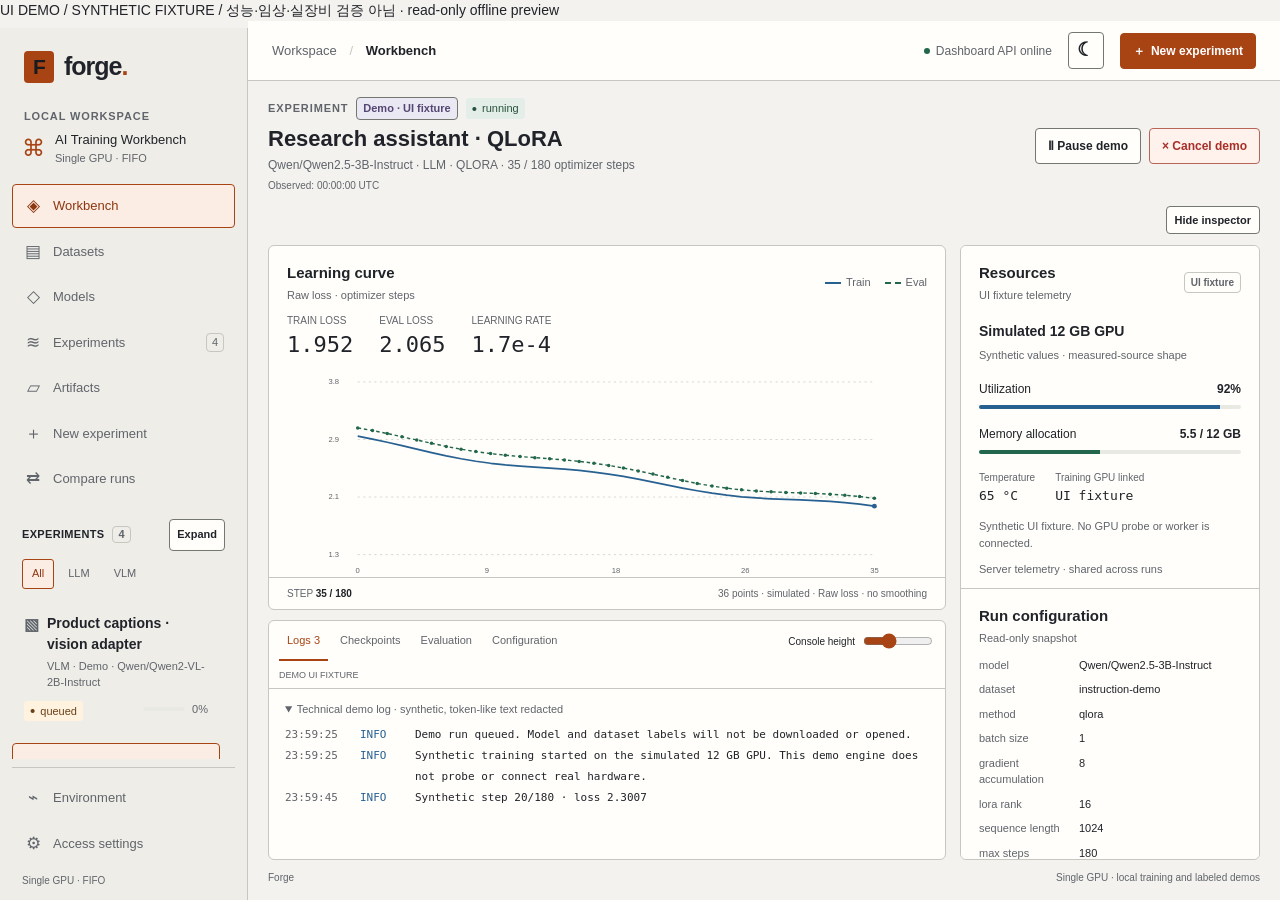
==== commit d839feb6: "fix(ui): enlarge experiment selection and expand explorer space" ====
--- a/docs/offline-preview.html
+++ b/docs/offline-preview.html
@@ -41,23 +41,25 @@
 .app{height:100vh;min-height:0}.sidebar{position:fixed;inset:0 auto 0 0;width:var(--explorer-width);padding:20px 12px 12px;background:var(--shell);color:var(--text);display:flex;flex-direction:column;border-right:1px solid var(--border);z-index:3;overflow:hidden}.brand{display:flex;gap:10px;align-items:center;font-size:25px;font-weight:750;letter-spacing:-1px;margin:0 12px 22px}.brandmark{width:30px;height:32px;display:grid;place-items:center;background:var(--accent);color:#171a1e;border-radius:4px;font-size:21px}.brand-dot{color:var(--accent)}.workspace-label,.eyebrow{font-size:11px;letter-spacing:.08em;font-weight:650;color:var(--muted)}.workspace-label{margin:0 12px 6px}.workspace{display:flex;align-items:center;gap:10px;margin:0 10px 18px;font-size:13px}.workspace small{display:block;font-size:11px}.machine-icon{font-size:23px;color:var(--accent)}nav{display:grid;gap:2px}.nav-item{border:1px solid transparent;border-radius:4px;background:none;display:flex;gap:10px;align-items:center;padding:8px 10px;min-height:36px;font-size:13px;text-align:left;color:var(--muted)}.nav-item>span:first-child{width:20px;text-align:center;font-size:17px}.nav-item:hover{background:#24282e}.nav-item.active{color:#ffb580;background:#32261f;border-color:#b28765}.nav-count,.count-badge{font-size:11px;border:1px solid var(--border);border-radius:4px;padding:0 5px;margin-left:auto;color:var(--muted)}.sidebar-bottom{margin-top:auto;padding-top:8px}.sidebar-bottom nav{border-top:1px solid var(--border);padding-top:8px}.demo-tag,.local-badge{font-size:10px;color:var(--muted);padding:8px 10px 0}.demo-tag{display:none}.tiny-dot{width:6px;height:6px;display:inline-block;background:var(--mint);border-radius:50%}
 main{margin-left:var(--explorer-width);height:100vh;display:flex;flex-direction:column;min-width:0}.topbar{height:60px;flex-shrink:0;padding:0 24px;border-bottom:1px solid var(--border);display:flex;align-items:center;justify-content:space-between;gap:12px;background:var(--surface)}.breadcrumbs{font-size:13px;color:var(--muted)}.breadcrumbs span{margin:0 9px;color:var(--border)}.breadcrumbs strong{font-weight:600;color:var(--text)}.topbar-right{display:flex;align-items:center;gap:16px}.connection{display:flex;align-items:center;gap:6px;font-size:12px;color:var(--muted)}.connection i{width:6px;height:6px;border-radius:50%;background:var(--muted)}.connection.ok i{background:var(--mint)}.connection.error{color:var(--red)}.connection.error i{background:var(--red)}.button{display:inline-flex;align-items:center;justify-content:center;gap:6px;padding:8px 12px;min-height:36px;border:1px solid var(--field-border);border-radius:4px;font-size:12px;font-weight:600;background:var(--surface);white-space:normal;text-align:center}.primary{background:var(--accent);border-color:var(--accent);color:#fff}.primary:hover{background:#8d3710}.secondary:hover{background:var(--surface2)}.danger{color:var(--red);border-color:#b66559;background:#fff2ec}.icon-button{width:40px;height:40px;border:1px solid var(--field-border);border-radius:4px;background:var(--surface2);font-size:23px}.content{padding:16px 20px 0;display:flex;flex-direction:column;flex:1;min-height:0;min-width:0}.page-heading{display:none}.page-heading h1{font-size:23px;margin:3px 0 5px}.page-heading p{margin:0;color:var(--muted)}.demo-notice{padding:10px 12px;background:#eaeae3;border:1px solid var(--border);border-radius:4px;display:flex;align-items:center;gap:12px;margin-bottom:14px;font-size:12px}.demo-notice strong{display:block}.demo-notice div>span{color:var(--muted)}.demo-notice .notice-icon{display:none}.workspace-alerts{display:flex;flex-wrap:wrap;gap:8px;align-items:center;font-size:12px;background:#fff3df;color:#694018;padding:8px 12px;border:1px solid #b08042;margin-bottom:10px}.workspace-alerts .button{min-height:30px;padding:4px 8px}.pill{font-size:11px;font-weight:650;display:inline-flex;align-items:center;padding:2px 6px;border-radius:4px;border:1px solid var(--border);color:var(--muted);white-space:nowrap}.pill.demo{background:#eae8f3;border-color:#7c7196;color:#544773}.pill.real{background:#e4eee8;border-color:#5b7a69;color:#27523c}.pill.small{font-size:10px}.status{display:inline-flex;align-items:center;gap:5px;border-radius:3px;padding:2px 6px;font-size:11px;text-transform:none;color:#4d535d;background:#e8e9e9;white-space:nowrap}.status::before{content:'•';font-size:15px;line-height:1}.status.running,.status.completed{color:#225b42;background:#e0eee5}.status.paused,.status.queued,.status.pausing,.status.canceling{color:#77521b;background:#f6e8ce}.status.failed{color:#932e23;background:#fae6e0}.status.canceled{color:#55545b;background:#e7e5eb}
 /* The existing run rows are now the explorer; their IDs and keyboard events remain. */
-.experiments{display:flex;flex-direction:column;min-height:0;flex:1;margin-top:18px}.panel-heading{display:flex;align-items:center;justify-content:space-between;padding:0 10px 8px}.panel-heading h2{font-size:10px;letter-spacing:.08em;font-weight:600;display:flex;gap:8px;align-items:center;margin:0}.filter-group{display:flex;gap:4px;padding:0 10px 8px}.filter{border:1px solid transparent;background:none;color:var(--muted);border-radius:3px;font-size:11px;padding:4px 9px;min-height:30px}.filter.active{border-color:#b28765;color:#ffb580;background:#32261f}.runs-scroll{overflow:auto;min-width:0;max-width:100%}.experiments .runs-scroll{flex:1;min-height:0}.experiments table,.experiments tbody{display:block}.experiments thead{position:absolute;width:1px;height:1px;overflow:hidden;clip-path:inset(50%)}.experiments tr{display:grid;grid-template-columns:auto 1fr;gap:4px 6px;padding:10px 9px;border:1px solid transparent;border-radius:4px;cursor:pointer;outline-offset:-2px;margin-bottom:3px}.experiments tr:hover{background:#24282e}.experiments tr.selected{border-color:#b28765;background:#32261f}.experiments td{min-width:0;font-size:11px}.experiments td:first-child{grid-column:1/-1}.experiments td:nth-child(4),.experiments td:nth-child(5),.experiments .row-arrow{display:none}.experiments .status{font-size:10px;background:#30353e;color:#d4d8df}.experiments .status.running,.experiments .status.completed{color:#99d8b5;background:#213b2e}.experiments .status.failed{color:#ffb4a4;background:#492c27}.experiments .status.pausing,.experiments .status.paused,.experiments .status.queued{color:#eac88b;background:#423722}.run-name{display:flex;gap:8px;align-items:start;font-size:12px;font-weight:500}.run-name>div{min-width:0;overflow-wrap:anywhere}.type-icon{color:var(--muted);font-size:16px;flex-shrink:0}.run-meta{color:var(--muted);font-size:10px;line-height:1.5;overflow-wrap:anywhere;font-weight:400;margin-top:3px}.progress-line{display:flex;align-items:center;gap:7px;justify-content:flex-end;color:var(--muted);font-size:10px}.progress-line .meter{width:42px}.meter{background:var(--surface2);height:4px;overflow:hidden;border-radius:2px}.meter>span{display:block;height:100%;background:var(--purple);transition:width .2s}.experiments .meter>span{background:#b8c3d1}.method-tag{font-size:11px;border:1px solid var(--border);padding:2px 5px;border-radius:3px;color:var(--muted)}.empty{padding:24px 16px;color:var(--muted);font-size:13px;text-align:center}.empty-workbench{flex:1;display:flex;flex-direction:column;justify-content:center;align-items:center;text-align:center;gap:8px}.empty-workbench>span{font-size:40px;color:var(--accent)}.empty-workbench p{max-width:420px;color:var(--muted)}
+.experiments{display:flex;flex-direction:column;min-height:0;flex:1;margin-top:18px}.panel-heading{display:flex;align-items:center;justify-content:space-between;padding:0 10px 8px}.panel-heading h2{font-size:10px;letter-spacing:.08em;font-weight:600;display:flex;gap:8px;align-items:center;margin:0}.filter-group{display:flex;gap:4px;padding:0 10px 8px}.filter{border:1px solid transparent;background:none;color:var(--muted);border-radius:3px;font-size:11px;padding:4px 9px;min-height:30px}.filter.active{border-color:#b28765;color:#ffb580;background:#32261f}.runs-scroll{overflow:auto;min-width:0;max-width:100%}.experiments .runs-scroll{flex:1;min-height:0}.experiments table,.experiments tbody{display:block}.experiments thead{position:absolute;width:1px;height:1px;overflow:hidden;clip-path:inset(50%)}.experiments tr{display:grid;grid-template-columns:auto 1fr;min-height:104px;gap:8px 6px;padding:14px 10px;border:1px solid transparent;border-radius:4px;cursor:pointer;outline-offset:-2px;margin-bottom:6px}.experiments tr:hover{background:#24282e}.experiments tr.selected{border-color:#b28765;background:#32261f}.experiments td{min-width:0;font-size:11px}.experiments td:first-child{grid-column:1/-1}.experiments td:nth-child(4),.experiments td:nth-child(5),.experiments .row-arrow{display:none}.experiments .status{font-size:10px;background:#30353e;color:#d4d8df}.experiments .status.running,.experiments .status.completed{color:#99d8b5;background:#213b2e}.experiments .status.failed{color:#ffb4a4;background:#492c27}.experiments .status.pausing,.experiments .status.paused,.experiments .status.queued{color:#eac88b;background:#423722}.run-name{display:flex;gap:8px;align-items:start;font-size:14px;line-height:1.5;font-weight:600}.run-name>div{min-width:0;overflow-wrap:anywhere}.type-icon{color:var(--muted);font-size:16px;flex-shrink:0}.run-meta{color:var(--muted);font-size:11px;line-height:1.5;overflow-wrap:anywhere;font-weight:400;margin-top:3px}.progress-line{display:flex;align-items:center;gap:7px;justify-content:flex-end;color:var(--muted);font-size:10px}.progress-line .meter{width:42px}.meter{background:var(--surface2);height:4px;overflow:hidden;border-radius:2px}.meter>span{display:block;height:100%;background:var(--purple);transition:width .2s}.experiments .meter>span{background:#b8c3d1}.method-tag{font-size:11px;border:1px solid var(--border);padding:2px 5px;border-radius:3px;color:var(--muted)}.empty{padding:24px 16px;color:var(--muted);font-size:13px;text-align:center}.empty-workbench{flex:1;display:flex;flex-direction:column;justify-content:center;align-items:center;text-align:center;gap:8px}.empty-workbench>span{font-size:40px;color:var(--accent)}.empty-workbench p{max-width:420px;color:var(--muted)}
 /* Run surfaces: header, curve, fixed config inspector, adjustable console. */
 .detail-area{display:grid;grid-template-columns:minmax(0,1fr) var(--inspector-width);grid-template-rows:auto auto minmax(200px,1fr) var(--console-height);gap:10px 14px;flex:1;min-height:0;min-width:0}.detail-title{grid-column:1/-1;display:flex;flex-wrap:wrap;gap:10px;align-items:center;justify-content:space-between}.run-heading{min-width:0;flex:1}.run-badges{display:flex;align-items:center;gap:8px}.detail-title h2{font-size:22px;margin:5px 0 3px;overflow-wrap:anywhere;font-weight:650}.detail-title p{font-size:12px;color:var(--muted);margin:0;overflow-wrap:anywhere}.detail-title small{font-size:10px}.run-controls{display:flex;gap:8px;flex-wrap:wrap;max-width:100%}.run-error{flex-basis:100%;font-size:12px;padding:8px 12px;border:1px solid #b66559;border-radius:4px;background:#fff2ec;color:var(--red)}.surface-toolbar{grid-column:1/-1;display:flex;justify-content:flex-end;align-items:center;min-height:30px}.surface-toolbar>.button{font-size:11px;min-height:28px;padding:3px 8px}.mobile-surfaces{display:none}.detail-grid{display:contents}.panel{background:var(--surface);border:1px solid var(--border);border-radius:var(--radius);min-width:0}.loss-panel{grid-column:1;grid-row:3;display:flex;flex-direction:column;overflow:hidden}.chart-heading{display:flex;align-items:center;justify-content:space-between;gap:8px;padding:16px 18px 10px}.chart-heading h3{margin:0;font-weight:600}.chart-heading p{font-size:11px;color:var(--muted);margin:2px 0 0}.legend{display:flex;gap:14px;font-size:11px;color:var(--muted)}.legend span{display:flex;align-items:center;gap:5px}.legend i{width:16px;height:0;border-top:2px solid var(--purple)}.legend i.mint{border-color:var(--mint);border-top-style:dashed}.chart-stats{display:flex;gap:26px;padding:0 18px 7px}.chart-stats span{display:block;font-size:10px;color:var(--muted)}.chart-stats strong{font:500 22px/1.5 ui-monospace,SFMono-Regular,monospace}.chart{min-height:90px;flex:1;padding:0 14px;display:flex;align-items:center;justify-content:center;overflow:hidden}.chart svg{width:100%;height:100%;max-height:100%}.chart-empty{padding:20px;color:var(--muted);text-align:center}.chart-foot{display:flex;justify-content:space-between;flex-wrap:wrap;gap:5px;padding:8px 18px;border-top:1px solid var(--border);font-size:10px;color:var(--muted)}.chart-foot strong{color:var(--text)}.gpu-panel{grid-column:2;grid-row:3/5;overflow:auto}.gpu-identity{padding:8px 18px 16px}.gpu-identity h4{font-size:14px;overflow-wrap:anywhere;margin:0 0 5px}.gpu-identity p{font-size:11px;color:var(--muted);margin:0}.telemetry-row{display:flex;gap:5px;justify-content:space-between;padding:0 18px;font-size:12px}.telemetry-meter{margin:7px 18px 16px}.mint-meter>span{background:var(--mint)}.gpu-footer{display:flex;gap:20px;padding:0 18px 12px}.gpu-footer span{display:block;color:var(--muted);font-size:10px}.gpu-footer strong{font:500 13px/1.6 ui-monospace,monospace}.gpu-disclaimer,.gpu-panel>.field-note{font-size:11px;padding:0 18px;margin-bottom:10px;color:var(--muted)}.inspector-config{padding:16px 18px;border-top:1px solid var(--border)}.inspector-config h3{margin:0}.inspector-config p{font-size:11px;color:var(--muted);margin:3px 0 10px}.inspector-config dl,.hf-metadata{display:grid;grid-template-columns:92px minmax(0,1fr);font-size:11px;gap:8px;margin:0 0 18px}.inspector-config dt,.hf-metadata dt{color:var(--muted)}.inspector-config dd,.hf-metadata dd{margin:0;overflow-wrap:anywhere}.inspector-config .button{font-size:11px;min-height:32px}.detail-area.inspector-hidden{grid-template-columns:minmax(0,1fr)}.detail-area.inspector-hidden .gpu-panel{display:none}.run-data{grid-column:1;grid-row:4;background:var(--surface);color:var(--text);display:flex;flex-direction:column;overflow:hidden}.console-heading{display:flex;align-items:center;justify-content:space-between;gap:8px;flex-wrap:wrap;padding:0 10px;border-bottom:1px solid var(--border)}.tabs{display:flex;overflow:auto;gap:4px}.tab{font-size:11px;color:var(--muted);min-height:40px;padding:8px;border:0;border-bottom:2px solid transparent;background:none;white-space:nowrap}.tab.active{color:var(--accent);border-bottom-color:var(--accent)}.console-size{font-size:10px;display:flex;align-items:center;gap:6px;margin:0}.console-size input{width:70px;accent-color:#ffb580}.data-badge{font-size:9px;color:var(--muted);padding-bottom:5px;width:100%}#tab-content{padding:12px 16px;flex:1;min-height:0;overflow:auto;font-size:12px}#tab-content h4{margin:0 0 10px}.technical-logs{height:100%;display:flex;flex-direction:column}.technical-logs:not([open]){height:auto}.technical-logs:not([open]) .log-view{display:none}.technical-logs>summary{flex-shrink:0;cursor:pointer;font-size:11px;margin-bottom:8px;color:var(--muted)}.log-view{flex:1;min-height:0;overflow:auto;overflow-anchor:none}.log-line{display:grid;grid-template-columns:65px 45px minmax(0,1fr);gap:10px;font:11px/1.9 ui-monospace,monospace}.log-time{color:var(--muted)}.log-level{color:#98c8ee}.log-level.warning{color:#eac88b}.log-level.error{color:#ffb4a4}.log-message{white-space:pre-wrap;overflow-wrap:anywhere}.checkpoint{display:flex;align-items:center;gap:12px;padding:10px 0;border-bottom:1px solid var(--border)}.checkpoint>div{flex:1;overflow-wrap:anywhere}.checkpoint small{color:var(--muted)}.run-data .button{background:var(--surface2);color:var(--text)}.config-list{display:grid;grid-template-columns:repeat(2,minmax(0,1fr));gap:10px 20px}.config-list>div{display:flex;flex-wrap:wrap;justify-content:space-between;gap:6px;border-bottom:1px solid var(--border);padding-bottom:5px;min-width:0}.config-list span{color:var(--muted)}.config-list strong{font-weight:500;overflow-wrap:anywhere}.preview-record{padding:12px;background:var(--surface2);border:1px solid var(--border);border-radius:4px;max-height:250px;overflow:auto;min-width:0}.run-data .preview-record{color:var(--text)}footer{flex-shrink:0;font-size:10px;color:var(--muted);display:flex;justify-content:space-between;padding:10px 0 8px;gap:10px}
 body[data-view=overview] .page-heading,body[data-view=runs] .page-heading,body[data-view=overview] .demo-notice,body[data-view=runs] .demo-notice,body[data-view=overview] .workspace-alerts,body[data-view=runs] .workspace-alerts{display:none}
 /* Preparation, catalog, access and environment use the same surfaces and controls. */
-.feature-view{padding:24px;overflow:auto;flex:1;min-height:0}.feature-heading{display:flex;gap:12px;align-items:start;justify-content:space-between;margin-bottom:24px}.feature-heading h2{margin:0 0 6px}.feature-heading p{color:var(--muted);font-size:13px;max-width:650px;margin:0}.feature-grid{display:grid;grid-template-columns:repeat(2,minmax(0,1fr));gap:22px}.feature-box{border:1px solid var(--border);border-radius:5px;padding:18px;min-width:0}.feature-box h3{margin-bottom:14px}.feature-actions{display:flex;align-items:center;gap:8px;flex-wrap:wrap;margin:12px 0}.form-grid{display:grid;grid-template-columns:repeat(2,minmax(0,1fr));gap:0 14px}.form-grid.three{grid-template-columns:repeat(3,minmax(0,1fr))}label{display:block;color:var(--text);font-size:12px;margin-bottom:16px}input:not([type=checkbox]):not([type=range]),select,textarea{width:100%;border:1px solid var(--field-border);border-radius:4px;padding:9px 10px;margin-top:6px;background:var(--surface);color:var(--text);min-height:40px}textarea{min-height:170px;resize:vertical;font:12px/1.6 ui-monospace,monospace}input[type=checkbox]{accent-color:var(--accent);width:17px;height:17px;margin-right:8px}input[type=range]{min-height:28px}label small{display:block;margin-top:5px}select{max-width:100%}.feature-result,.form-error{border:1px solid #a08b6a;border-radius:4px;padding:16px;margin-top:16px;background:#fff6e7;overflow-wrap:anywhere;font-size:12px}.feature-result h4{margin-bottom:8px}.feature-result p{color:var(--muted);margin-bottom:10px}.feature-result.error,.form-error{background:#fff1ec;border-color:#b66559;color:var(--red)}.feature-result ul{padding-left:20px}.feature-result details{margin-top:12px}.dataset-item{border-bottom:1px solid var(--border);padding:14px 0}.dataset-item h4{font-size:14px;display:flex;gap:8px;align-items:center;margin:0;overflow-wrap:anywhere}.dataset-item p{font-size:11px;color:var(--muted);overflow-wrap:anywhere;margin:5px 0 12px}.dataset-tools{display:flex;gap:8px;align-items:end;flex-wrap:wrap}.dataset-tools label{width:90px;margin:0}.dataset-tools .button{margin-bottom:0}.dataset-preview{margin-top:16px}.format-guide,.parameter-guide,.advanced-options{padding:14px;border:1px solid var(--border);border-radius:4px;margin:0 0 18px}summary{cursor:pointer;color:var(--text);font-size:12px}.schema-grid{display:grid;grid-template-columns:repeat(3,minmax(0,1fr));gap:16px;margin-top:14px}.schema-grid p{font-size:12px;color:var(--muted)}.schema-grid h4{margin-bottom:8px}.check-list{list-style:none;padding:0;display:grid;gap:14px;font-size:12px}.check-list li{display:flex;gap:10px;color:var(--muted)}.check-list b{display:block;color:var(--text)}.check-icon{color:var(--mint)}.check-icon.warning{color:#77521b}.no-adapter{padding:12px;background:var(--surface2);font-size:12px}.no-adapter strong{display:block;margin-bottom:5px}.diagnostic-grid{display:grid;grid-template-columns:repeat(4,minmax(0,1fr));gap:14px;margin-bottom:20px}.diagnostic-card{border:1px solid var(--border);border-radius:4px;padding:16px;min-width:0}.diagnostic-card>span{display:block;font-size:11px;color:var(--muted)}.diagnostic-card strong{display:block;font-size:18px;margin:6px 0;overflow-wrap:anywhere}.diagnostic-card p{font-size:11px;color:var(--muted);margin:0}.compare-selects{display:grid;grid-template-columns:1fr 1fr;gap:20px}.compare-table{width:100%;border-collapse:collapse;font-size:12px}.compare-table th,.compare-table td{padding:12px;border-bottom:1px solid var(--border);text-align:left;overflow-wrap:anywhere}.compare-table th{font-size:10px;color:var(--muted)}.feature-chart{height:260px}.compare-legend{display:flex;gap:20px;font-size:12px;margin-bottom:10px}.compare-legend i{margin-right:4px}.export-banner{display:flex;gap:20px;justify-content:space-between;padding:16px;background:var(--surface2);margin-top:20px}.export-banner h3{margin-bottom:5px}.export-banner p{font-size:12px;color:var(--muted);margin:0}.language-settings,.hf-settings{margin-bottom:20px}.language-settings select{max-width:320px}.permission-list{display:grid;gap:10px}.permission-row{display:flex;gap:10px;align-items:center}.permission-row small{display:block}.permission-summary{padding:12px;background:var(--surface2);font-size:12px}.access-status{display:flex;gap:10px;align-items:center;margin-bottom:14px}.settings-grid{display:grid;grid-template-columns:1fr 1fr;gap:20px}.parameter-guide p{font-size:12px}.hf-search-line{display:flex;gap:10px;align-items:end}.hf-search-line label{flex:1;margin:0}.hf-filters{display:grid;grid-template-columns:repeat(3,minmax(0,1fr));gap:0 12px;margin-top:16px}.hf-catalog-grid{display:grid;grid-template-columns:minmax(0,1fr) minmax(0,1fr);gap:20px;align-items:start}.hf-model-group h3{font-size:13px;margin:16px 0 8px}.hf-model-card{display:grid;grid-template-columns:38px minmax(0,1fr) auto;gap:10px;width:100%;border:1px solid var(--field-border);border-radius:5px;background:var(--surface);padding:12px;margin-bottom:8px;text-align:left}.hf-model-card:hover{background:var(--surface2)}.publisher-icon{position:relative;display:grid;place-items:center;width:36px;height:36px;background:#e3e6eb;border:1px solid var(--border);border-radius:4px;overflow:hidden;font-size:12px;font-weight:700;flex-shrink:0}.publisher-icon img{position:absolute;inset:0;width:100%;height:100%;object-fit:cover;background:white}.model-name{min-width:0;display:flex;flex-direction:column;gap:3px}.model-name strong,.model-name small,.hf-repo-id{overflow-wrap:anywhere}.model-name small{font-size:11px}.model-type{align-self:center;padding:3px 6px;border:1px solid var(--border);font-size:10px;border-radius:3px;background:#e7edf3;color:#315579}.model-type.vlm{background:#e4eee8;color:#27523c}.model-meta{grid-column:2/4;font-size:10px;color:var(--muted)}.model-selection{display:flex;align-items:center;gap:10px;padding:12px;margin:12px 0;border:1px solid var(--border);border-radius:4px}.model-selection .model-name{flex:1}.hf-detail{position:sticky;top:0;border:1px solid var(--border);padding:16px;border-radius:5px;background:var(--surface)}.hf-repo-id{font-size:12px;color:var(--muted)}.hf-metadata{font-size:12px;grid-template-columns:110px minmax(0,1fr)}
+.feature-view{padding:24px;overflow:auto;flex:1;min-height:0}.feature-heading{display:flex;gap:12px;align-items:start;justify-content:space-between;margin-bottom:24px}.feature-heading h2{margin:0 0 6px}.feature-heading p{color:var(--muted);font-size:13px;max-width:650px;margin:0}.feature-grid{display:grid;grid-template-columns:repeat(2,minmax(0,1fr));gap:22px}.feature-box{border:1px solid var(--border);border-radius:5px;padding:18px;min-width:0}.feature-box h3{margin-bottom:14px}.feature-actions{display:flex;align-items:center;gap:8px;flex-wrap:wrap;margin:12px 0}.form-grid{display:grid;grid-template-columns:repeat(2,minmax(0,1fr));gap:0 14px}.form-grid.three{grid-template-columns:repeat(3,minmax(0,1fr))}label{display:block;color:var(--text);font-size:12px;margin-bottom:16px}input:not([type=checkbox]):not([type=range]),select,textarea{width:100%;border:1px solid var(--field-border);border-radius:4px;padding:9px 10px;margin-top:6px;background:var(--surface);color:var(--text);min-height:40px}textarea{min-height:170px;resize:vertical;font:12px/1.6 ui-monospace,monospace}input[type=checkbox]{accent-color:var(--accent);width:17px;height:17px;margin-right:8px}input[type=range]{min-height:28px}label small{display:block;margin-top:5px}/* Normalize native select chrome so its visible box matches 40px text inputs. */
+input:not([type=checkbox]):not([type=range]){height:40px}
+select{max-width:100%;height:40px;line-height:18px;appearance:none;-webkit-appearance:none;padding-right:32px;background-image:var(--select-arrow);background-repeat:no-repeat;background-position:right 10px center;background-size:12px 12px}.feature-result,.form-error{border:1px solid #a08b6a;border-radius:4px;padding:16px;margin-top:16px;background:#fff6e7;overflow-wrap:anywhere;font-size:12px}.feature-result h4{margin-bottom:8px}.feature-result p{color:var(--muted);margin-bottom:10px}.feature-result.error,.form-error{background:#fff1ec;border-color:#b66559;color:var(--red)}.feature-result ul{padding-left:20px}.feature-result details{margin-top:12px}.dataset-item{border-bottom:1px solid var(--border);padding:14px 0}.dataset-item h4{font-size:14px;display:flex;gap:8px;align-items:center;margin:0;overflow-wrap:anywhere}.dataset-item p{font-size:11px;color:var(--muted);overflow-wrap:anywhere;margin:5px 0 12px}.dataset-tools{display:flex;gap:8px;align-items:end;flex-wrap:wrap}.dataset-tools label{width:90px;margin:0}.dataset-tools .button{margin-bottom:0}.dataset-preview{margin-top:16px}.format-guide,.parameter-guide,.advanced-options{padding:14px;border:1px solid var(--border);border-radius:4px;margin:0 0 18px}summary{cursor:pointer;color:var(--text);font-size:12px}.schema-grid{display:grid;grid-template-columns:repeat(3,minmax(0,1fr));gap:16px;margin-top:14px}.schema-grid p{font-size:12px;color:var(--muted)}.schema-grid h4{margin-bottom:8px}.check-list{list-style:none;padding:0;display:grid;gap:14px;font-size:12px}.check-list li{display:flex;gap:10px;color:var(--muted)}.check-list b{display:block;color:var(--text)}.check-icon{color:var(--mint)}.check-icon.warning{color:#77521b}.no-adapter{padding:12px;background:var(--surface2);font-size:12px}.no-adapter strong{display:block;margin-bottom:5px}.diagnostic-grid{display:grid;grid-template-columns:repeat(4,minmax(0,1fr));gap:14px;margin-bottom:20px}.diagnostic-card{border:1px solid var(--border);border-radius:4px;padding:16px;min-width:0}.diagnostic-card>span{display:block;font-size:11px;color:var(--muted)}.diagnostic-card strong{display:block;font-size:18px;margin:6px 0;overflow-wrap:anywhere}.diagnostic-card p{font-size:11px;color:var(--muted);margin:0}.compare-selects{display:grid;grid-template-columns:1fr 1fr;gap:20px}.compare-table{width:100%;border-collapse:collapse;font-size:12px}.compare-table th,.compare-table td{padding:12px;border-bottom:1px solid var(--border);text-align:left;overflow-wrap:anywhere}.compare-table th{font-size:10px;color:var(--muted)}.feature-chart{height:260px}.compare-legend{display:flex;gap:20px;font-size:12px;margin-bottom:10px}.compare-legend i{margin-right:4px}.export-banner{display:flex;gap:20px;justify-content:space-between;padding:16px;background:var(--surface2);margin-top:20px}.export-banner h3{margin-bottom:5px}.export-banner p{font-size:12px;color:var(--muted);margin:0}.language-settings,.hf-settings{margin-bottom:20px}.language-settings select{max-width:320px}.permission-list{display:grid;gap:10px}.permission-row{display:flex;gap:10px;align-items:center}.permission-row small{display:block}.permission-summary{padding:12px;background:var(--surface2);font-size:12px}.access-status{display:flex;gap:10px;align-items:center;margin-bottom:14px}.settings-grid{display:grid;grid-template-columns:1fr 1fr;gap:20px}.parameter-guide p{font-size:12px}.hf-search-line{display:flex;gap:10px;align-items:end}.hf-search-line label{flex:1;margin:0}.hf-filters{display:grid;grid-template-columns:repeat(3,minmax(0,1fr));gap:0 12px;margin-top:16px}.hf-catalog-grid{display:grid;grid-template-columns:minmax(0,1fr) minmax(0,1fr);gap:20px;align-items:start}.hf-model-group h3{font-size:13px;margin:16px 0 8px}.hf-model-card{display:grid;grid-template-columns:38px minmax(0,1fr) auto;gap:10px;width:100%;border:1px solid var(--field-border);border-radius:5px;background:var(--surface);padding:12px;margin-bottom:8px;text-align:left}.hf-model-card:hover{background:var(--surface2)}.publisher-icon{position:relative;display:grid;place-items:center;width:36px;height:36px;background:#e3e6eb;border:1px solid var(--border);border-radius:4px;overflow:hidden;font-size:12px;font-weight:700;flex-shrink:0}.publisher-icon img{position:absolute;inset:0;width:100%;height:100%;object-fit:cover;background:white}.model-name{min-width:0;display:flex;flex-direction:column;gap:3px}.model-name strong,.model-name small,.hf-repo-id{overflow-wrap:anywhere}.model-name small{font-size:11px}.model-type{align-self:center;padding:3px 6px;border:1px solid var(--border);font-size:10px;border-radius:3px;background:#e7edf3;color:#315579}.model-type.vlm{background:#e4eee8;color:#27523c}.model-meta{grid-column:2/4;font-size:10px;color:var(--muted)}.model-selection{display:flex;align-items:center;gap:10px;padding:12px;margin:12px 0;border:1px solid var(--border);border-radius:4px}.model-selection .model-name{flex:1}.hf-detail{position:sticky;top:0;border:1px solid var(--border);padding:16px;border-radius:5px;background:var(--surface)}.hf-repo-id{font-size:12px;color:var(--muted)}.hf-metadata{font-size:12px;grid-template-columns:110px minmax(0,1fr)}
 /* Builder steps keep the same form nodes alive for draft and focus continuity. */
 .builder-steps{display:flex;gap:4px;flex-wrap:wrap;margin:0 0 24px;padding:0;list-style:none}.builder-step{display:flex;gap:7px;align-items:center;min-height:38px;border:1px solid var(--border);border-radius:4px;padding:7px 10px;background:var(--surface);color:var(--muted);font-size:12px}.builder-step[aria-current=step]{background:#fbede4;color:#8d3710;border-color:#a84414}.builder-step span{font:11px/1 ui-monospace,monospace}.builder-layout{display:grid;grid-template-columns:minmax(0,1fr) 270px;gap:24px}.builder-panels{min-width:0}.builder-panel{border:0;margin:0;padding:0;min-width:0}.builder-panel legend{font-size:20px;font-weight:650;padding:0;margin-bottom:8px}.builder-panel>p{font-size:13px;color:var(--muted);max-width:600px}.builder-reference{background:var(--surface2);padding:18px;border:1px solid var(--border);border-radius:5px;font-size:12px;align-self:start}.builder-reference h3{margin:0 0 10px}.builder-reference p{color:var(--muted)}.builder-reference .preview-record{font-size:10px;max-height:280px}.builder-actions{display:flex;justify-content:space-between;gap:10px;border-top:1px solid var(--border);padding-top:18px;margin-top:22px}.builder-actions>div{display:flex;gap:8px}.builder-review{display:grid;grid-template-columns:100px minmax(0,1fr) 100px minmax(0,1fr);gap:10px;font-size:13px}.builder-review dt{color:var(--muted)}.builder-review dd{margin:0;overflow-wrap:anywhere}.launch-choice{border:1px solid var(--border);padding:18px;border-radius:4px;margin:14px 0}.launch-choice h3{margin-bottom:8px}.launch-choice p{font-size:12px;color:var(--muted)}.builder-check-status{font-size:12px;padding:10px;border-left:3px solid var(--accent);background:var(--surface2);margin:14px 0}.builder-source-note{font-size:12px;color:var(--muted)}
 dialog{width:min(650px,92vw);max-height:90vh;overflow:auto;border:1px solid var(--field-border);border-radius:8px;padding:24px;background:var(--surface);color:var(--text)}dialog::backdrop{background:#171a1e99}.modal-heading{display:flex;justify-content:space-between;align-items:start;gap:20px;margin-bottom:16px}.modal-heading h2{margin:5px 0 0}.modal-note{font-size:13px;color:var(--muted)}.modal-footer{display:flex;justify-content:flex-end;gap:10px;border-top:1px solid var(--border);padding-top:16px;margin-top:18px}#model-dialog{width:min(1100px,94vw);max-width:1100px}#model-dialog>.modal-heading{position:sticky;top:-24px;background:var(--surface);z-index:2;padding:10px 0}.toast{position:fixed;bottom:22px;left:50%;transform:translateX(-50%);z-index:10;max-width:calc(100vw - 24px);padding:12px 18px;background:#20242a;color:#f1f2f4;border:1px solid #737e8e;border-radius:5px;font-size:13px;box-shadow:0 4px 16px #171a1e26}.toast.error{background:#492c27;color:#ffb4a4}.mobile-nav{display:none}.fixture-watermark{position:sticky;top:0;z-index:4}body:has(.fixture-watermark) .app{height:calc(100vh - 28px)}body:has(.fixture-watermark) main{height:calc(100vh - 28px)}body:has(.fixture-watermark) .sidebar{top:28px}html[lang=ko] .eyebrow{letter-spacing:.02em}html[lang=ko] p{word-break:keep-all;overflow-wrap:anywhere}
 @media(max-width:1200px){:root{--explorer-width:220px;--inspector-width:280px}.content{padding:14px 16px 0}.topbar{padding:0 16px}.chart-stats{gap:18px}.builder-layout{grid-template-columns:minmax(0,1fr) 220px}.diagnostic-grid{grid-template-columns:repeat(2,minmax(0,1fr))}.console-size{display:none}.detail-title h2{font-size:20px}}
 @media(max-width:1050px){:root{--explorer-width:210px;--inspector-width:260px}.feature-grid,.settings-grid{grid-template-columns:1fr}.builder-layout{grid-template-columns:1fr}.builder-reference{display:none}.run-controls .button{font-size:11px;padding:6px 8px}.hf-catalog-grid{grid-template-columns:1fr}.hf-detail{position:static}.schema-grid{grid-template-columns:1fr}.chart-stats strong{font-size:19px}.chart-stats{gap:15px}.detail-title{align-items:start}.run-controls{margin-top:5px}.chart-heading{padding:12px}.chart-stats{padding:0 12px}.inspector-config,.gpu-identity{padding:12px}.gpu-panel .chart-heading{flex-wrap:wrap}}
 @media(max-height:800px) and (min-width:761px){:root{--console-height:180px}.sidebar{padding-top:12px}.brand{margin-bottom:10px}.workspace{margin-bottom:10px}.nav-item{min-height:32px;padding:5px 10px}.detail-title h2{font-size:18px}.detail-title small{display:none}.chart-heading{padding-top:10px}.chart-stats strong{font-size:18px}.chart-foot{padding-top:5px;padding-bottom:5px}.content{padding-top:10px}}
-@media(max-width:760px){.app,body:has(.fixture-watermark) .app{height:auto}.sidebar{display:none}main{margin:0;height:auto;min-height:100vh}.topbar{height:auto;min-height:60px;padding:10px 14px;flex-wrap:wrap}.breadcrumbs{font-size:11px}.topbar-right{gap:10px}.topbar-right .button{font-size:11px}.connection{font-size:10px}.content{padding:14px 12px 0;min-height:0;overflow:visible}.mobile-nav{display:grid;grid-template-columns:1fr 1fr;gap:10px}.mobile-nav label{font-size:10px;margin-bottom:12px}.mobile-nav select{font-size:12px;padding:7px;min-height:36px}.detail-area{display:flex;flex-direction:column;gap:10px}.detail-title{display:flex}.detail-title h2{font-size:19px;margin:7px 0}.run-heading{flex-basis:100%}.run-controls .button{min-height:36px;font-size:12px}.surface-toolbar{justify-content:space-between}.mobile-surfaces{display:flex;gap:4px;width:100%}.mobile-surfaces button{flex:1;background:var(--surface);border:1px solid var(--field-border);border-radius:4px;font-size:12px;padding:8px;min-height:38px}.mobile-surfaces button[aria-pressed=true]{background:#fbede4;color:#8d3710;border-color:#a84414}#inspector-toggle{display:none}.loss-panel{height:340px;flex-shrink:0}.gpu-panel{max-height:none;overflow:visible}.run-data{height:390px;flex-shrink:0}.detail-area.inspector-hidden .gpu-panel{display:block}.detail-area[data-surface=run] .gpu-panel,.detail-area[data-surface=run] .run-data,.detail-area[data-surface=inspector] .loss-panel,.detail-area[data-surface=inspector] .run-data,.detail-area[data-surface=console] .loss-panel,.detail-area[data-surface=console] .gpu-panel{display:none}.chart-stats{gap:22px}.chart-stats strong{font-size:20px}.chart-heading{padding:14px}.console-heading{padding:0 5px}.tab{font-size:11px;padding:8px 6px}.console-size{display:none}.data-badge{padding:0 6px 6px}#tab-content{padding:12px}.config-list{grid-template-columns:1fr}.log-line{grid-template-columns:56px 38px minmax(0,1fr);gap:6px;font-size:10px}.feature-view{padding:16px;overflow:visible}.page-heading{display:none}.demo-notice{font-size:11px}.feature-heading{margin-bottom:18px}.feature-heading h2{font-size:20px}.feature-heading p{font-size:12px}.form-grid.three{grid-template-columns:repeat(2,minmax(0,1fr))}.builder-steps{gap:4px;margin-bottom:20px}.builder-step{padding:6px;font-size:10px;min-height:36px}.builder-step span{display:none}.builder-panel legend{font-size:18px}.builder-panel>p{font-size:12px}.builder-review{grid-template-columns:90px minmax(0,1fr);font-size:12px}.builder-actions{position:sticky;bottom:0;background:var(--surface);padding:12px 0;margin-top:20px}.builder-reference{display:none}.hf-search-line{flex-wrap:wrap}.hf-search-line label{flex-basis:100%}.hf-filters{grid-template-columns:repeat(2,minmax(0,1fr))}.hf-model-card{padding:10px}.hf-metadata{grid-template-columns:90px minmax(0,1fr)}.compare-selects{grid-template-columns:1fr;gap:0}.compare-legend{flex-wrap:wrap;gap:8px}.compare-table{min-width:450px}.export-banner{display:block}.diagnostic-card strong{font-size:15px}.checkpoint{flex-wrap:wrap}.schema-grid .preview-record{font-size:10px}footer{font-size:9px}body:has(.fixture-watermark) main{height:auto;min-height:calc(100vh - 28px)}}
+@media(max-width:760px){.app,body:has(.fixture-watermark) .app{height:auto}.sidebar{display:none}main{margin:0;height:auto;min-height:100vh}.topbar{height:auto;min-height:60px;padding:10px 14px;flex-wrap:wrap}.breadcrumbs{font-size:11px}.topbar-right{gap:10px}.topbar-right .button{font-size:11px}.connection{font-size:10px}.content{padding:14px 12px 0;min-height:0;overflow:visible}.mobile-nav{display:grid;grid-template-columns:1fr 1fr;gap:10px}.mobile-nav label{font-size:10px;margin-bottom:12px}.mobile-nav select{font-size:13px;padding:10px 32px 10px 10px;height:44px;min-height:44px}.detail-area{display:flex;flex-direction:column;gap:10px}.detail-title{display:flex}.detail-title h2{font-size:19px;margin:7px 0}.run-heading{flex-basis:100%}.run-controls .button{min-height:36px;font-size:12px}.surface-toolbar{justify-content:space-between}.mobile-surfaces{display:flex;gap:4px;width:100%}.mobile-surfaces button{flex:1;background:var(--surface);border:1px solid var(--field-border);border-radius:4px;font-size:12px;padding:8px;min-height:38px}.mobile-surfaces button[aria-pressed=true]{background:#fbede4;color:#8d3710;border-color:#a84414}#inspector-toggle{display:none}.loss-panel{height:340px;flex-shrink:0}.gpu-panel{max-height:none;overflow:visible}.run-data{height:390px;flex-shrink:0}.detail-area.inspector-hidden .gpu-panel{display:block}.detail-area[data-surface=run] .gpu-panel,.detail-area[data-surface=run] .run-data,.detail-area[data-surface=inspector] .loss-panel,.detail-area[data-surface=inspector] .run-data,.detail-area[data-surface=console] .loss-panel,.detail-area[data-surface=console] .gpu-panel{display:none}.chart-stats{gap:22px}.chart-stats strong{font-size:20px}.chart-heading{padding:14px}.console-heading{padding:0 5px}.tab{font-size:11px;padding:8px 6px}.console-size{display:none}.data-badge{padding:0 6px 6px}#tab-content{padding:12px}.config-list{grid-template-columns:1fr}.log-line{grid-template-columns:56px 38px minmax(0,1fr);gap:6px;font-size:10px}.feature-view{padding:16px;overflow:visible}.page-heading{display:none}.demo-notice{font-size:11px}.feature-heading{margin-bottom:18px}.feature-heading h2{font-size:20px}.feature-heading p{font-size:12px}.form-grid.three{grid-template-columns:repeat(2,minmax(0,1fr))}.builder-steps{gap:4px;margin-bottom:20px}.builder-step{padding:6px;font-size:10px;min-height:36px}.builder-step span{display:none}.builder-panel legend{font-size:18px}.builder-panel>p{font-size:12px}.builder-review{grid-template-columns:90px minmax(0,1fr);font-size:12px}.builder-actions{position:sticky;bottom:0;background:var(--surface);padding:12px 0;margin-top:20px}.builder-reference{display:none}.hf-search-line{flex-wrap:wrap}.hf-search-line label{flex-basis:100%}.hf-filters{grid-template-columns:repeat(2,minmax(0,1fr))}.hf-model-card{padding:10px}.hf-metadata{grid-template-columns:90px minmax(0,1fr)}.compare-selects{grid-template-columns:1fr;gap:0}.compare-legend{flex-wrap:wrap;gap:8px}.compare-table{min-width:450px}.export-banner{display:block}.diagnostic-card strong{font-size:15px}.checkpoint{flex-wrap:wrap}.schema-grid .preview-record{font-size:10px}footer{font-size:9px}body:has(.fixture-watermark) main{height:auto;min-height:calc(100vh - 28px)}}
 @media(prefers-reduced-motion:reduce){*,*::before,*::after{scroll-behavior:auto!important;transition:none!important}}
 /* White/dark modes share geometry, source labels and all interaction contracts. */
-:root{--shell:#eeede8;--selection-bg:#fbede4;--selection-text:#8d3710;--selection-border:#a84414;--primary-text:#fff;--primary-hover:#8d3710;--info-bg:#e7edf3;--info-text:#315579;--success-bg:#e4eee8;--success-text:#27523c;--warning-bg:#fff3df;--warning-text:#694018;--warning-border:#a08b6a;--error-bg:#fff1ec;--error-border:#b66559;--demo-bg:#eae8f3;--demo-text:#544773}
-:root[data-theme=dark]{color-scheme:dark;--bg:#171a1e;--shell:#171a1e;--surface:#20242a;--surface2:#30353e;--border:#515863;--field-border:#85909d;--text:#f1f2f4;--muted:#bbc0c9;--faint:#bbc0c9;--accent:#ffb580;--purple:#98c8ee;--mint:#99d8b5;--red:#ffb4a4;--selection-bg:#32261f;--selection-text:#ffb580;--selection-border:#b28765;--primary-text:#202329;--primary-hover:#ffc49a;--info-bg:#253b50;--info-text:#98c8ee;--success-bg:#213b2e;--success-text:#99d8b5;--warning-bg:#423722;--warning-text:#eac88b;--warning-border:#ac9264;--error-bg:#492c27;--error-border:#cc9388;--demo-bg:#373044;--demo-text:#dac7ff}
+:root{--select-arrow:url("data:image/svg+xml,%3Csvg xmlns='http://www.w3.org/2000/svg' viewBox='0 0 12 12'%3E%3Cpath d='m2 4 4 4 4-4' fill='none' stroke='%2360646b' stroke-width='1.5' stroke-linecap='round' stroke-linejoin='round'/%3E%3C/svg%3E");--shell:#eeede8;--selection-bg:#fbede4;--selection-text:#8d3710;--selection-border:#a84414;--primary-text:#fff;--primary-hover:#8d3710;--info-bg:#e7edf3;--info-text:#315579;--success-bg:#e4eee8;--success-text:#27523c;--warning-bg:#fff3df;--warning-text:#694018;--warning-border:#a08b6a;--error-bg:#fff1ec;--error-border:#b66559;--demo-bg:#eae8f3;--demo-text:#544773}
+:root[data-theme=dark]{--select-arrow:url("data:image/svg+xml,%3Csvg xmlns='http://www.w3.org/2000/svg' viewBox='0 0 12 12'%3E%3Cpath d='m2 4 4 4 4-4' fill='none' stroke='%23bbc0c9' stroke-width='1.5' stroke-linecap='round' stroke-linejoin='round'/%3E%3C/svg%3E");color-scheme:dark;--bg:#171a1e;--shell:#171a1e;--surface:#20242a;--surface2:#30353e;--border:#515863;--field-border:#85909d;--text:#f1f2f4;--muted:#bbc0c9;--faint:#bbc0c9;--accent:#ffb580;--purple:#98c8ee;--mint:#99d8b5;--red:#ffb4a4;--selection-bg:#32261f;--selection-text:#ffb580;--selection-border:#b28765;--primary-text:#202329;--primary-hover:#ffc49a;--info-bg:#253b50;--info-text:#98c8ee;--success-bg:#213b2e;--success-text:#99d8b5;--warning-bg:#423722;--warning-text:#eac88b;--warning-border:#ac9264;--error-bg:#492c27;--error-border:#cc9388;--demo-bg:#373044;--demo-text:#dac7ff}
 .theme-toggle{width:36px;flex-shrink:0;font-size:19px;padding:3px}.theme-settings{margin-bottom:20px}.theme-settings select{max-width:320px}
 .primary{color:var(--primary-text)}.primary:hover{background:var(--primary-hover)}
 .nav-item:hover,.experiments tr:hover{background:var(--surface2)}
@@ -75,6 +77,17 @@
 .log-level{color:var(--purple)}.log-level.warning{color:var(--warning-text)}.log-level.error{color:var(--red)}
 .experiments .meter>span{background:var(--purple)}.console-size input{accent-color:var(--accent)}
 .toast{background:var(--surface);color:var(--text);border-color:var(--field-border)}.toast.error{background:var(--error-bg);color:var(--red)}
+
+@media(forced-colors:active){select{appearance:auto;-webkit-appearance:auto;background-image:none}}
+
+/* Experiment selection can use the full explorer instead of a short scroll slot. */
+.experiments .panel-heading{gap:8px}.experiments .panel-heading h2{font-size:11px;letter-spacing:.03em}
+#explorer-size-toggle{min-height:32px;padding:5px 7px;font-size:11px;flex-shrink:0}
+.experiments .status,.experiments .progress-line{font-size:11px}
+.experiments .runs-scroll{scrollbar-gutter:stable;scroll-padding-block:8px}
+body[data-explorer-expanded=true] .sidebar>.workspace-label,body[data-explorer-expanded=true] .sidebar>.workspace,body[data-explorer-expanded=true] .sidebar>nav{display:none}
+body[data-explorer-expanded=true] .sidebar .brand{margin-bottom:10px}
+body[data-explorer-expanded=true] .experiments{margin-top:8px}
 </style></head>
 <body><div class="fixture-watermark" role="note">UI DEMO / SYNTHETIC FIXTURE / 성능·임상·실장비 검증 아님 · read-only offline preview</div>
 <div class="app">
@@ -92,9 +105,9 @@
     <button class="nav-item" data-nav="compare"><span>⇄</span> Compare runs</button>
   </nav>
   <section class="experiments" id="experiments" aria-label="Experiment explorer">
-    <div class="panel-heading"><h2>EXPERIMENTS <span id="experiment-count" class="count-badge">—</span></h2></div>
+    <div class="panel-heading"><h2>EXPERIMENTS <span id="experiment-count" class="count-badge">—</span></h2><button id="explorer-size-toggle" class="button secondary" type="button" aria-expanded="false" aria-controls="run-explorer-list" aria-label="Expand experiment list">Expand</button></div>
     <div class="filter-group" role="group" aria-label="Filter experiments"><button class="filter active" data-filter="all">All</button><button class="filter" data-filter="LLM">LLM</button><button class="filter" data-filter="VLM">VLM</button></div>
-    <div class="runs-scroll"><table><thead><tr><th>EXPERIMENT</th><th>STATUS</th><th>PROGRESS</th><th>TRAIN LOSS</th><th>METHOD</th><th></th></tr></thead><tbody id="runs-body"></tbody></table></div>
+    <div class="runs-scroll" id="run-explorer-list"><table><thead><tr><th>EXPERIMENT</th><th>STATUS</th><th>PROGRESS</th><th>TRAIN LOSS</th><th>METHOD</th><th></th></tr></thead><tbody id="runs-body"></tbody></table></div>
     <div id="no-runs" class="empty" hidden>No experiments in this view yet</div>
   </section>
   <div class="sidebar-bottom"><nav aria-label="Workspace administration"><button class="nav-item" data-nav="environment"><span>⌁</span> Environment</button><button class="nav-item" data-nav="settings"><span>⚙</span> Access settings</button></nav><div class="demo-tag">LOCAL WORKSPACE</div><div class="local-badge">Single GPU · FIFO</div></div>
@@ -857,6 +870,8 @@
     "{count} validation record(s) have exact duplicates in training; edit or deduplicate the source before using this split for evaluation.": "검증 레코드 {count}개가 학습 데이터와 완전히 중복됩니다. 평가에 사용하기 전에 원본을 수정하거나 중복을 제거하세요."
 };
   Object.assign(korean, {
+    "Expand":"크게 보기", "Menu":"메뉴 보기",
+    "Expand experiment list":"실험 목록 크게 보기", "Show workspace navigation":"작업 공간 메뉴 보기",
     "Appearance":"화면 표시", "Color mode":"화면 모드", "White mode":"화이트 모드", "Dark mode":"다크 모드",
     "Switch to white mode":"화이트 모드로 전환", "Switch to dark mode":"다크 모드로 전환",
     "Color mode changes apply immediately and are saved in this browser.":"화면 모드는 즉시 적용되며 이 브라우저에 저장됩니다."
@@ -939,7 +954,7 @@
 })();
 const t = (message, values) => I18n.translate(message, values);
 
-const OFFLINE_ROUTES={"/api/status": {"mode": "demo", "demo": true, "health": {"status": "ok", "worker_alive": false, "uptime_seconds": 0}, "gpu": {"name": "Simulated 12 GB GPU", "detected": false, "simulated": true, "total_gb": 12, "used_gb": 5.52, "utilization": 92, "temp_c": 65.0, "vram_total_gb": 12, "vram_used_gb": 5.52, "utilization_percent": 92, "temperature_c": 65.0, "assumption": "Illustrative 12 GB VRAM budget. No GPU hardware is detected or measured."}, "runs": [{"id": "run-0004", "name": "Product captions · vision adapter", "kind": "VLM", "model_type": "vlm", "model_id": "Qwen/Qwen2-VL-2B-Instruct", "model": "Qwen/Qwen2-VL-2B-Instruct", "method": "qlora", "status": "queued", "config": {"name": "Product captions · vision adapter", "kind": "VLM", "model": "Qwen/Qwen2-VL-2B-Instruct", "dataset": "vision-demo", "method": "qlora", "learning_rate": 0.0002, "epochs": 3, "batch_size": 1, "gradient_accumulation": 8, "lora_rank": 16, "max_steps": 120, "sequence_length": 1024, "seed": 42, "failure_mode": "none"}, "created_at": "2025-12-31T23:59:50Z", "updated_at": "2025-12-31T23:59:50Z", "started_at": null, "finished_at": null, "step": 0, "current_step": 0, "total_steps": 120, "elapsed_seconds": 0, "metrics": [], "logs": [{"time": "2025-12-31T23:59:50Z", "level": "info", "message": "Demo run queued. Model and dataset labels will not be downloaded or opened."}], "checkpoints": [], "error": null, "retry_of": null, "progress": 0.0, "latest_metrics": null, "eta_seconds": null, "allowed_actions": ["start", "cancel"], "simulated": true}, {"id": "run-0003", "name": "Research assistant · QLoRA", "kind": "LLM", "model_type": "llm", "model_id": "Qwen/Qwen2.5-3B-Instruct", "model": "Qwen/Qwen2.5-3B-Instruct", "method": "qlora", "status": "running", "config": {"name": "Research assistant · QLoRA", "kind": "LLM", "model": "Qwen/Qwen2.5-3B-Instruct", "dataset": "instruction-demo", "method": "qlora", "learning_rate": 0.0002, "epochs": 3, "batch_size": 1, "gradient_accumulation": 8, "lora_rank": 16, "max_steps": 180, "sequence_length": 1024, "seed": 42, "failure_mode": "none"}, "created_at": "2025-12-31T23:59:25Z", "updated_at": "2026-01-01T00:00:00Z", "started_at": "2025-12-31T23:59:25Z", "finished_at": null, "step": 35, "current_step": 35, "total_steps": 180, "elapsed_seconds": 35, "metrics": [{"step": 0, "elapsed_seconds": 0, "loss": 2.9644, "eval_loss": 3.0844, "learning_rate": 0.0002, "tokens_per_second": 175.0, "vram_used_gb": 5.62}, {"step": 1, "elapsed_seconds": 1, "loss": 2.9229, "eval_loss": 3.0463, "learning_rate": 0.00019906, "tokens_per_second": 176.6, "vram_used_gb": 5.64}, {"step": 2, "elapsed_seconds": 2, "loss": 2.8767, "eval_loss": 3.0033, "learning_rate": 0.00019811, "tokens_per_second": 178.1, "vram_used_gb": 5.65}, {"step": 3, "elapsed_seconds": 3, "loss": 2.8271, "eval_loss": 2.9569, "learning_rate": 0.00019717, "tokens_per_second": 179.5, "vram_used_gb": 5.67}, {"step": 4, "elapsed_seconds": 4, "loss": 2.7763, "eval_loss": 2.9089, "learning_rate": 0.00019622, "tokens_per_second": 180.7, "vram_used_gb": 5.68}, {"step": 5, "elapsed_seconds": 5, "loss": 2.7264, "eval_loss": 2.8615, "learning_rate": 0.00019528, "tokens_per_second": 181.7, "vram_used_gb": 5.7}, {"step": 6, "elapsed_seconds": 6, "loss": 2.6796, "eval_loss": 2.8167, "learning_rate": 0.00019433, "tokens_per_second": 182.5, "vram_used_gb": 5.71}, {"step": 7, "elapsed_seconds": 7, "loss": 2.6377, "eval_loss": 2.7762, "learning_rate": 0.00019339, "tokens_per_second": 182.9, "vram_used_gb": 5.72}, {"step": 8, "elapsed_seconds": 8, "loss": 2.6018, "eval_loss": 2.7414, "learning_rate": 0.00019244, "tokens_per_second": 183.0, "vram_used_gb": 5.74}, {"step": 9, "elapsed_seconds": 9, "loss": 2.5725, "eval_loss": 2.7125, "learning_rate": 0.0001915, "tokens_per_second": 182.8, "vram_used_gb": 5.75}, {"step": 10, "elapsed_seconds": 10, "loss": 2.5493, "eval_loss": 2.6891, "learning_rate": 0.00019056, "tokens_per_second": 182.3, "vram_used_gb": 5.75}, {"step": 11, "elapsed_seconds": 11, "loss": 2.5311, "eval_loss": 2.6702, "learning_rate": 0.00018961, "tokens_per_second": 181.5, "vram_used_gb": 5.76}, {"step": 12, "elapsed_seconds": 12, "loss": 2.5161, "eval_loss": 2.6539, "learning_rate": 0.00018867, "tokens_per_second": 180.4, "vram_used_gb": 5.77}, {"step": 13, "elapsed_seconds": 13, "loss": 2.5021, "eval_loss": 2.6382, "learning_rate": 0.00018772, "tokens_per_second": 179.1, "vram_used_gb": 5.77}, {"step": 14, "elapsed_seconds": 14, "loss": 2.4869, "eval_loss": 2.6207, "learning_rate": 0.00018678, "tokens_per_second": 177.7, "vram_used_gb": 5.77}, {"step": 15, "elapsed_seconds": 15, "loss": 2.4686, "eval_loss": 2.5997, "learning_rate": 0.00018583, "tokens_per_second": 176.1, "vram_used_gb": 5.77}, {"step": 16, "elapsed_seconds": 16, "loss": 2.4454, "eval_loss": 2.5736, "learning_rate": 0.00018489, "tokens_per_second": 174.5, "vram_used_gb": 5.77}, {"step": 17, "elapsed_seconds": 17, "loss": 2.4167, "eval_loss": 2.5417, "learning_rate": 0.00018394, "tokens_per_second": 173.0, "vram_used_gb": 5.76}, {"step": 18, "elapsed_seconds": 18, "loss": 2.3824, "eval_loss": 2.504, "learning_rate": 0.000183, "tokens_per_second": 171.5, "vram_used_gb": 5.76}, {"step": 19, "elapsed_seconds": 19, "loss": 2.3432, "eval_loss": 2.4615, "learning_rate": 0.00018206, "tokens_per_second": 170.1, "vram_used_gb": 5.75}, {"step": 20, "elapsed_seconds": 20, "loss": 2.3007, "eval_loss": 2.4156, "learning_rate": 0.00018111, "tokens_per_second": 168.9, "vram_used_gb": 5.74}, {"step": 21, "elapsed_seconds": 21, "loss": 2.2569, "eval_loss": 2.3685, "learning_rate": 0.00018017, "tokens_per_second": 168.0, "vram_used_gb": 5.73}, {"step": 22, "elapsed_seconds": 22, "loss": 2.2139, "eval_loss": 2.3226, "learning_rate": 0.00017922, "tokens_per_second": 167.4, "vram_used_gb": 5.72}, {"step": 23, "elapsed_seconds": 23, "loss": 2.1739, "eval_loss": 2.28, "learning_rate": 0.00017828, "tokens_per_second": 167.1, "vram_used_gb": 5.71}, {"step": 24, "elapsed_seconds": 24, "loss": 2.1388, "eval_loss": 2.2426, "learning_rate": 0.00017733, "tokens_per_second": 167.0, "vram_used_gb": 5.69}, {"step": 25, "elapsed_seconds": 25, "loss": 2.1096, "eval_loss": 2.2117, "learning_rate": 0.00017639, "tokens_per_second": 167.3, "vram_used_gb": 5.68}, {"step": 26, "elapsed_seconds": 26, "loss": 2.0869, "eval_loss": 2.1878, "learning_rate": 0.00017544, "tokens_per_second": 167.9, "vram_used_gb": 5.66}, {"step": 27, "elapsed_seconds": 27, "loss": 2.0703, "eval_loss": 2.1704, "learning_rate": 0.0001745, "tokens_per_second": 168.8, "vram_used_gb": 5.65}, {"step": 28, "elapsed_seconds": 28, "loss": 2.0585, "eval_loss": 2.1585, "learning_rate": 0.00017356, "tokens_per_second": 169.9, "vram_used_gb": 5.63}, {"step": 29, "elapsed_seconds": 29, "loss": 2.0498, "eval_loss": 2.1502, "learning_rate": 0.00017261, "tokens_per_second": 171.3, "vram_used_gb": 5.61}, {"step": 30, "elapsed_seconds": 30, "loss": 2.042, "eval_loss": 2.1434, "learning_rate": 0.00017167, "tokens_per_second": 172.8, "vram_used_gb": 5.6}, {"step": 31, "elapsed_seconds": 31, "loss": 2.0328, "eval_loss": 2.1359, "learning_rate": 0.00017072, "tokens_per_second": 174.3, "vram_used_gb": 5.58}, {"step": 32, "elapsed_seconds": 32, "loss": 2.0204, "eval_loss": 2.1255, "learning_rate": 0.00016978, "tokens_per_second": 175.9, "vram_used_gb": 5.56}, {"step": 33, "elapsed_seconds": 33, "loss": 2.0031, "eval_loss": 2.1106, "learning_rate": 0.00016883, "tokens_per_second": 177.5, "vram_used_gb": 5.55}, {"step": 34, "elapsed_seconds": 34, "loss": 1.9801, "eval_loss": 2.0905, "learning_rate": 0.00016789, "tokens_per_second": 179.0, "vram_used_gb": 5.54}, {"step": 35, "elapsed_seconds": 35, "loss": 1.9515, "eval_loss": 2.0649, "learning_rate": 0.00016694, "tokens_per_second": 180.3, "vram_used_gb": 5.52}], "logs": [{"time": "2025-12-31T23:59:25Z", "level": "info", "message": "Demo run queued. Model and dataset labels will not be downloaded or opened."}, {"time": "2025-12-31T23:59:25Z", "level": "info", "message": "Synthetic training started on the simulated 12 GB GPU. This demo engine does not probe or connect real hardware."}, {"time": "2025-12-31T23:59:45Z", "level": "info", "message": "Synthetic step 20/180 · loss 2.3007"}], "checkpoints": [], "error": null, "retry_of": null, "progress": 19.4, "latest_metrics": {"step": 35, "elapsed_seconds": 35, "loss": 1.9515, "eval_loss": 2.0649, "learning_rate": 0.00016694, "tokens_per_second": 180.3, "vram_used_gb": 5.52}, "eta_seconds": 145, "allowed_actions": ["pause", "cancel"], "simulated": true}, {"id": "run-0002", "name": "Vision adapter · memory test", "kind": "VLM", "model_type": "vlm", "model_id": "Qwen/Qwen2-VL-2B-Instruct", "model": "Qwen/Qwen2-VL-2B-Instruct", "method": "qlora", "status": "failed", "config": {"name": "Vision adapter · memory test", "kind": "VLM", "model": "Qwen/Qwen2-VL-2B-Instruct", "dataset": "vision-demo", "method": "qlora", "learning_rate": 0.0002, "epochs": 3, "batch_size": 4, "gradient_accumulation": 8, "lora_rank": 16, "max_steps": 100, "sequence_length": 1024, "seed": 42, "failure_mode": "oom"}, "created_at": "2025-12-31T23:53:00Z", "updated_at": "2025-12-31T23:53:24Z", "started_at": "2025-12-31T23:53:00Z", "finished_at": "2025-12-31T23:53:24Z", "step": 24, "current_step": 24, "total_steps": 100, "elapsed_seconds": 24, "metrics": [{"step": 0, "elapsed_seconds": 0, "loss": 2.9645, "eval_loss": 3.0845, "learning_rate": 0.0002, "tokens_per_second": 52.0, "vram_used_gb": 8.92}, {"step": 1, "elapsed_seconds": 1, "loss": 2.8998, "eval_loss": 3.0232, "learning_rate": 0.0001983, "tokens_per_second": 53.6, "vram_used_gb": 8.94}, {"step": 2, "elapsed_seconds": 2, "loss": 2.8307, "eval_loss": 2.9574, "learning_rate": 0.0001966, "tokens_per_second": 55.1, "vram_used_gb": 8.95}, {"step": 3, "elapsed_seconds": 3, "loss": 2.758, "eval_loss": 2.8878, "learning_rate": 0.0001949, "tokens_per_second": 56.5, "vram_used_gb": 8.97}, {"step": 4, "elapsed_seconds": 4, "loss": 2.6833, "eval_loss": 2.8159, "learning_rate": 0.0001932, "tokens_per_second": 57.7, "vram_used_gb": 8.98}, {"step": 5, "elapsed_seconds": 5, "loss": 2.6086, "eval_loss": 2.7436, "learning_rate": 0.0001915, "tokens_per_second": 58.7, "vram_used_gb": 9.0}, {"step": 6, "elapsed_seconds": 6, "loss": 2.5361, "eval_loss": 2.6732, "learning_rate": 0.0001898, "tokens_per_second": 59.5, "vram_used_gb": 9.01}, {"step": 7, "elapsed_seconds": 7, "loss": 2.4679, "eval_loss": 2.6065, "learning_rate": 0.0001881, "tokens_per_second": 59.9, "vram_used_gb": 9.02}, {"step": 8, "elapsed_seconds": 8, "loss": 2.4057, "eval_loss": 2.5452, "learning_rate": 0.0001864, "tokens_per_second": 60.0, "vram_used_gb": 9.04}, {"step": 9, "elapsed_seconds": 9, "loss": 2.3505, "eval_loss": 2.4905, "learning_rate": 0.0001847, "tokens_per_second": 59.8, "vram_used_gb": 9.05}, {"step": 10, "elapsed_seconds": 10, "loss": 2.3027, "eval_loss": 2.4425, "learning_rate": 0.000183, "tokens_per_second": 59.3, "vram_used_gb": 9.05}, {"step": 11, "elapsed_seconds": 11, "loss": 2.2617, "eval_loss": 2.4008, "learning_rate": 0.0001813, "tokens_per_second": 58.5, "vram_used_gb": 9.06}, {"step": 12, "elapsed_seconds": 12, "loss": 2.2262, "eval_loss": 2.364, "learning_rate": 0.0001796, "tokens_per_second": 57.4, "vram_used_gb": 9.07}, {"step": 13, "elapsed_seconds": 13, "loss": 2.1943, "eval_loss": 2.3303, "learning_rate": 0.0001779, "tokens_per_second": 56.1, "vram_used_gb": 9.07}, {"step": 14, "elapsed_seconds": 14, "loss": 2.1638, "eval_loss": 2.2976, "learning_rate": 0.0001762, "tokens_per_second": 54.7, "vram_used_gb": 9.07}, {"step": 15, "elapsed_seconds": 15, "loss": 2.1325, "eval_loss": 2.2637, "learning_rate": 0.0001745, "tokens_per_second": 53.1, "vram_used_gb": 9.07}, {"step": 16, "elapsed_seconds": 16, "loss": 2.0984, "eval_loss": 2.2266, "learning_rate": 0.0001728, "tokens_per_second": 51.5, "vram_used_gb": 9.07}, {"step": 17, "elapsed_seconds": 17, "loss": 2.06, "eval_loss": 2.185, "learning_rate": 0.0001711, "tokens_per_second": 50.0, "vram_used_gb": 9.06}, {"step": 18, "elapsed_seconds": 18, "loss": 2.0167, "eval_loss": 2.1383, "learning_rate": 0.0001694, "tokens_per_second": 48.5, "vram_used_gb": 9.06}, {"step": 19, "elapsed_seconds": 19, "loss": 1.9684, "eval_loss": 2.0866, "learning_rate": 0.0001677, "tokens_per_second": 47.1, "vram_used_gb": 9.05}, {"step": 20, "elapsed_seconds": 20, "loss": 1.916, "eval_loss": 2.0309, "learning_rate": 0.000166, "tokens_per_second": 45.9, "vram_used_gb": 9.04}, {"step": 21, "elapsed_seconds": 21, "loss": 1.8613, "eval_loss": 1.973, "learning_rate": 0.0001643, "tokens_per_second": 45.0, "vram_used_gb": 9.03}, {"step": 22, "elapsed_seconds": 22, "loss": 1.806, "eval_loss": 1.9148, "learning_rate": 0.0001626, "tokens_per_second": 44.4, "vram_used_gb": 9.02}, {"step": 23, "elapsed_seconds": 23, "loss": 1.7526, "eval_loss": 1.8587, "learning_rate": 0.0001609, "tokens_per_second": 44.1, "vram_used_gb": 9.01}, {"step": 24, "elapsed_seconds": 24, "loss": 1.703, "eval_loss": 1.8069, "learning_rate": 0.0001592, "tokens_per_second": 44.0, "vram_used_gb": 8.99}], "logs": [{"time": "2025-12-31T23:53:00Z", "level": "info", "message": "Demo run queued. Model and dataset labels will not be downloaded or opened."}, {"time": "2025-12-31T23:53:00Z", "level": "info", "message": "Synthetic training started on the simulated 12 GB GPU. This demo engine does not probe or connect real hardware."}, {"time": "2025-12-31T23:53:20Z", "level": "info", "message": "Synthetic step 20/100 · loss 1.9160"}, {"time": "2025-12-31T23:53:24Z", "level": "error", "message": "Simulated CUDA out of memory. This is an injected demo failure, not a real hardware error."}], "checkpoints": [], "error": "Simulated CUDA out of memory. This is an injected demo failure, not a real hardware error.", "retry_of": null, "progress": 24.0, "latest_metrics": {"step": 24, "elapsed_seconds": 24, "loss": 1.703, "eval_loss": 1.8069, "learning_rate": 0.0001592, "tokens_per_second": 44.0, "vram_used_gb": 8.99}, "eta_seconds": null, "allowed_actions": ["retry"], "simulated": true}, {"id": "run-0001", "name": "Support assistant · baseline", "kind": "LLM", "model_type": "llm", "model_id": "Qwen/Qwen2.5-3B-Instruct", "model": "Qwen/Qwen2.5-3B-Instruct", "method": "qlora", "status": "completed", "config": {"name": "Support assistant · baseline", "kind": "LLM", "model": "Qwen/Qwen2.5-3B-Instruct", "dataset": "instruction-demo", "method": "qlora", "learning_rate": 0.0002, "epochs": 3, "batch_size": 1, "gradient_accumulation": 8, "lora_rank": 16, "max_steps": 90, "sequence_length": 1024, "seed": 42, "failure_mode": "none"}, "created_at": "2025-12-31T23:48:00Z", "updated_at": "2025-12-31T23:49:30Z", "started_at": "2025-12-31T23:48:00Z", "finished_at": "2025-12-31T23:49:30Z", "step": 90, "current_step": 90, "total_steps": 90, "elapsed_seconds": 90, "metrics": [{"step": 0, "elapsed_seconds": 0, "loss": 2.9644, "eval_loss": 3.0844, "learning_rate": 0.0002, "tokens_per_second": 175.0, "vram_used_gb": 5.62}, {"step": 1, "elapsed_seconds": 1, "loss": 2.8876, "eval_loss": 3.011, "learning_rate": 0.00019811, "tokens_per_second": 176.6, "vram_used_gb": 5.64}, {"step": 2, "elapsed_seconds": 2, "loss": 2.8075, "eval_loss": 2.9341, "learning_rate": 0.00019622, "tokens_per_second": 178.1, "vram_used_gb": 5.65}, {"step": 3, "elapsed_seconds": 3, "loss": 2.7254, "eval_loss": 2.8552, "learning_rate": 0.00019433, "tokens_per_second": 179.5, "vram_used_gb": 5.67}, {"step": 4, "elapsed_seconds": 4, "loss": 2.6434, "eval_loss": 2.776, "learning_rate": 0.00019244, "tokens_per_second": 180.7, "vram_used_gb": 5.68}, {"step": 5, "elapsed_seconds": 5, "loss": 2.5635, "eval_loss": 2.6986, "learning_rate": 0.00019056, "tokens_per_second": 181.7, "vram_used_gb": 5.7}, {"step": 6, "elapsed_seconds": 6, "loss": 2.488, "eval_loss": 2.625, "learning_rate": 0.00018867, "tokens_per_second": 182.5, "vram_used_gb": 5.71}, {"step": 7, "elapsed_seconds": 7, "loss": 2.4185, "eval_loss": 2.5571, "learning_rate": 0.00018678, "tokens_per_second": 182.9, "vram_used_gb": 5.72}, {"step": 8, "elapsed_seconds": 8, "loss": 2.3563, "eval_loss": 2.4959, "learning_rate": 0.00018489, "tokens_per_second": 183.0, "vram_used_gb": 5.74}, {"step": 9, "elapsed_seconds": 9, "loss": 2.3017, "eval_loss": 2.4417, "learning_rate": 0.000183, "tokens_per_second": 182.8, "vram_used_gb": 5.75}, {"step": 10, "elapsed_seconds": 10, "loss": 2.2544, "eval_loss": 2.3942, "learning_rate": 0.00018111, "tokens_per_second": 182.3, "vram_used_gb": 5.75}, {"step": 11, "elapsed_seconds": 11, "loss": 2.213, "eval_loss": 2.3521, "learning_rate": 0.00017922, "tokens_per_second": 181.5, "vram_used_gb": 5.76}, {"step": 12, "elapsed_seconds": 12, "loss": 2.1759, "eval_loss": 2.3137, "learning_rate": 0.00017733, "tokens_per_second": 180.4, "vram_used_gb": 5.77}, {"step": 13, "elapsed_seconds": 13, "loss": 2.1408, "eval_loss": 2.2769, "learning_rate": 0.00017544, "tokens_per_second": 179.1, "vram_used_gb": 5.77}, {"step": 14, "elapsed_seconds": 14, "loss": 2.1055, "eval_loss": 2.2393, "learning_rate": 0.00017356, "tokens_per_second": 177.7, "vram_used_gb": 5.77}, {"step": 15, "elapsed_seconds": 15, "loss": 2.0679, "eval_loss": 2.199, "learning_rate": 0.00017167, "tokens_per_second": 176.1, "vram_used_gb": 5.77}, {"step": 16, "elapsed_seconds": 16, "loss": 2.0264, "eval_loss": 2.1546, "learning_rate": 0.00016978, "tokens_per_second": 174.5, "vram_used_gb": 5.77}, {"step": 17, "elapsed_seconds": 17, "loss": 1.9802, "eval_loss": 2.1052, "learning_rate": 0.00016789, "tokens_per_second": 173.0, "vram_used_gb": 5.76}, {"step": 18, "elapsed_seconds": 18, "loss": 1.9292, "eval_loss": 2.0508, "learning_rate": 0.000166, "tokens_per_second": 171.5, "vram_used_gb": 5.76}, {"step": 19, "elapsed_seconds": 19, "loss": 1.8742, "eval_loss": 1.9924, "learning_rate": 0.00016411, "tokens_per_second": 170.1, "vram_used_gb": 5.75}, {"step": 20, "elapsed_seconds": 20, "loss": 1.8167, "eval_loss": 1.9315, "learning_rate": 0.00016222, "tokens_per_second": 168.9, "vram_used_gb": 5.74}, {"step": 21, "elapsed_seconds": 21, "loss": 1.7585, "eval_loss": 1.8702, "learning_rate": 0.00016033, "tokens_per_second": 168.0, "vram_used_gb": 5.73}, {"step": 22, "elapsed_seconds": 22, "loss": 1.702, "eval_loss": 1.8107, "learning_rate": 0.00015844, "tokens_per_second": 167.4, "vram_used_gb": 5.72}, {"step": 23, "elapsed_seconds": 23, "loss": 1.6492, "eval_loss": 1.7553, "learning_rate": 0.00015656, "tokens_per_second": 167.1, "vram_used_gb": 5.71}, {"step": 24, "elapsed_seconds": 24, "loss": 1.6019, "eval_loss": 1.7057, "learning_rate": 0.00015467, "tokens_per_second": 167.0, "vram_used_gb": 5.69}, {"step": 25, "elapsed_seconds": 25, "loss": 1.5612, "eval_loss": 1.6633, "learning_rate": 0.00015278, "tokens_per_second": 167.3, "vram_used_gb": 5.68}, {"step": 26, "elapsed_seconds": 26, "loss": 1.5277, "eval_loss": 1.6285, "learning_rate": 0.00015089, "tokens_per_second": 167.9, "vram_used_gb": 5.66}, {"step": 27, "elapsed_seconds": 27, "loss": 1.5008, "eval_loss": 1.6009, "learning_rate": 0.000149, "tokens_per_second": 168.8, "vram_used_gb": 5.65}, {"step": 28, "elapsed_seconds": 28, "loss": 1.4793, "eval_loss": 1.5794, "learning_rate": 0.00014711, "tokens_per_second": 169.9, "vram_used_gb": 5.63}, {"step": 29, "elapsed_seconds": 29, "loss": 1.4616, "eval_loss": 1.562, "learning_rate": 0.00014522, "tokens_per_second": 171.3, "vram_used_gb": 5.61}, {"step": 30, "elapsed_seconds": 30, "loss": 1.4453, "eval_loss": 1.5468, "learning_rate": 0.00014333, "tokens_per_second": 172.8, "vram_used_gb": 5.6}, {"step": 31, "elapsed_seconds": 31, "loss": 1.4282, "eval_loss": 1.5312, "learning_rate": 0.00014144, "tokens_per_second": 174.3, "vram_used_gb": 5.58}, {"step": 32, "elapsed_seconds": 32, "loss": 1.4083, "eval_loss": 1.5134, "learning_rate": 0.00013956, "tokens_per_second": 175.9, "vram_used_gb": 5.56}, {"step": 33, "elapsed_seconds": 33, "loss": 1.3841, "eval_loss": 1.4916, "learning_rate": 0.00013767, "tokens_per_second": 177.5, "vram_used_gb": 5.55}, {"step": 34, "elapsed_seconds": 34, "loss": 1.3547, "eval_loss": 1.4651, "learning_rate": 0.00013578, "tokens_per_second": 179.0, "vram_used_gb": 5.54}, {"step": 35, "elapsed_seconds": 35, "loss": 1.3201, "eval_loss": 1.4335, "learning_rate": 0.00013389, "tokens_per_second": 180.3, "vram_used_gb": 5.52}, {"step": 36, "elapsed_seconds": 36, "loss": 1.281, "eval_loss": 1.3978, "learning_rate": 0.000132, "tokens_per_second": 181.3, "vram_used_gb": 5.51}, {"step": 37, "elapsed_seconds": 37, "loss": 1.239, "eval_loss": 1.3592, "learning_rate": 0.00013011, "tokens_per_second": 182.2, "vram_used_gb": 5.5}, {"step": 38, "elapsed_seconds": 38, "loss": 1.1961, "eval_loss": 1.3196, "learning_rate": 0.00012822, "tokens_per_second": 182.7, "vram_used_gb": 5.49}, {"step": 39, "elapsed_seconds": 39, "loss": 1.1543, "eval_loss": 1.2811, "learning_rate": 0.00012633, "tokens_per_second": 183.0, "vram_used_gb": 5.48}, {"step": 40, "elapsed_seconds": 40, "loss": 1.116, "eval_loss": 1.2459, "learning_rate": 0.00012444, "tokens_per_second": 182.9, "vram_used_gb": 5.48}, {"step": 41, "elapsed_seconds": 41, "loss": 1.0828, "eval_loss": 1.2155, "learning_rate": 0.00012256, "tokens_per_second": 182.5, "vram_used_gb": 5.47}, {"step": 42, "elapsed_seconds": 42, "loss": 1.056, "eval_loss": 1.1911, "learning_rate": 0.00012067, "tokens_per_second": 181.8, "vram_used_gb": 5.47}, {"step": 43, "elapsed_seconds": 43, "loss": 1.0358, "eval_loss": 1.1729, "learning_rate": 0.00011878, "tokens_per_second": 180.9, "vram_used_gb": 5.47}, {"step": 44, "elapsed_seconds": 44, "loss": 1.022, "eval_loss": 1.1606, "learning_rate": 0.00011689, "tokens_per_second": 179.7, "vram_used_gb": 5.47}, {"step": 45, "elapsed_seconds": 45, "loss": 1.0132, "eval_loss": 1.1528, "learning_rate": 0.000115, "tokens_per_second": 178.3, "vram_used_gb": 5.47}, {"step": 46, "elapsed_seconds": 46, "loss": 1.0077, "eval_loss": 1.1477, "learning_rate": 0.00011311, "tokens_per_second": 176.8, "vram_used_gb": 5.48}, {"step": 47, "elapsed_seconds": 47, "loss": 1.0034, "eval_loss": 1.1432, "learning_rate": 0.00011122, "tokens_per_second": 175.2, "vram_used_gb": 5.49}, {"step": 48, "elapsed_seconds": 48, "loss": 0.9979, "eval_loss": 1.137, "learning_rate": 0.00010933, "tokens_per_second": 173.6, "vram_used_gb": 5.49}, {"step": 49, "elapsed_seconds": 49, "loss": 0.9893, "eval_loss": 1.127, "learning_rate": 0.00010744, "tokens_per_second": 172.1, "vram_used_gb": 5.5}, {"step": 50, "elapsed_seconds": 50, "loss": 0.976, "eval_loss": 1.1119, "learning_rate": 0.00010556, "tokens_per_second": 170.6, "vram_used_gb": 5.51}, {"step": 51, "elapsed_seconds": 51, "loss": 0.9572, "eval_loss": 1.0909, "learning_rate": 0.00010367, "tokens_per_second": 169.4, "vram_used_gb": 5.53}, {"step": 52, "elapsed_seconds": 52, "loss": 0.9329, "eval_loss": 1.064, "learning_rate": 0.00010178, "tokens_per_second": 168.4, "vram_used_gb": 5.54}, {"step": 53, "elapsed_seconds": 53, "loss": 0.904, "eval_loss": 1.032, "learning_rate": 9.989e-05, "tokens_per_second": 167.6, "vram_used_gb": 5.55}, {"step": 54, "elapsed_seconds": 54, "loss": 0.8718, "eval_loss": 0.9967, "learning_rate": 9.8e-05, "tokens_per_second": 167.2, "vram_used_gb": 5.57}, {"step": 55, "elapsed_seconds": 55, "loss": 0.8385, "eval_loss": 0.96, "learning_rate": 9.611e-05, "tokens_per_second": 167.0, "vram_used_gb": 5.59}, {"step": 56, "elapsed_seconds": 56, "loss": 0.8062, "eval_loss": 0.9243, "learning_rate": 9.422e-05, "tokens_per_second": 167.2, "vram_used_gb": 5.6}, {"step": 57, "elapsed_seconds": 57, "loss": 0.7771, "eval_loss": 0.8919, "learning_rate": 9.233e-05, "tokens_per_second": 167.6, "vram_used_gb": 5.62}, {"step": 58, "elapsed_seconds": 58, "loss": 0.7529, "eval_loss": 0.8645, "learning_rate": 9.044e-05, "tokens_per_second": 168.4, "vram_used_gb": 5.63}, {"step": 59, "elapsed_seconds": 59, "loss": 0.7349, "eval_loss": 0.8435, "learning_rate": 8.856e-05, "tokens_per_second": 169.5, "vram_used_gb": 5.65}, {"step": 60, "elapsed_seconds": 60, "loss": 0.7233, "eval_loss": 0.8293, "learning_rate": 8.667e-05, "tokens_per_second": 170.7, "vram_used_gb": 5.67}, {"step": 61, "elapsed_seconds": 61, "loss": 0.7177, "eval_loss": 0.8215, "learning_rate": 8.478e-05, "tokens_per_second": 172.1, "vram_used_gb": 5.68}, {"step": 62, "elapsed_seconds": 62, "loss": 0.7171, "eval_loss": 0.8191, "learning_rate": 8.289e-05, "tokens_per_second": 173.7, "vram_used_gb": 5.7}, {"step": 63, "elapsed_seconds": 63, "loss": 0.7194, "eval_loss": 0.8202, "learning_rate": 8.1e-05, "tokens_per_second": 175.3, "vram_used_gb": 5.71}, {"step": 64, "elapsed_seconds": 64, "loss": 0.7226, "eval_loss": 0.8228, "learning_rate": 7.911e-05, "tokens_per_second": 176.9, "vram_used_gb": 5.72}, {"step": 65, "elapsed_seconds": 65, "loss": 0.7245, "eval_loss": 0.8245, "learning_rate": 7.722e-05, "tokens_per_second": 178.4, "vram_used_gb": 5.73}, {"step": 66, "elapsed_seconds": 66, "loss": 0.723, "eval_loss": 0.8235, "learning_rate": 7.533e-05, "tokens_per_second": 179.7, "vram_used_gb": 5.74}, {"step": 67, "elapsed_seconds": 67, "loss": 0.7166, "eval_loss": 0.8181, "learning_rate": 7.344e-05, "tokens_per_second": 180.9, "vram_used_gb": 5.75}, {"step": 68, "elapsed_seconds": 68, "loss": 0.7045, "eval_loss": 0.8076, "learning_rate": 7.156e-05, "tokens_per_second": 181.9, "vram_used_gb": 5.76}, {"step": 69, "elapsed_seconds": 69, "loss": 0.6868, "eval_loss": 0.792, "learning_rate": 6.967e-05, "tokens_per_second": 182.5, "vram_used_gb": 5.76}, {"step": 70, "elapsed_seconds": 70, "loss": 0.6643, "eval_loss": 0.7719, "learning_rate": 6.778e-05, "tokens_per_second": 182.9, "vram_used_gb": 5.77}, {"step": 71, "elapsed_seconds": 71, "loss": 0.6384, "eval_loss": 0.7488, "learning_rate": 6.589e-05, "tokens_per_second": 183.0, "vram_used_gb": 5.77}, {"step": 72, "elapsed_seconds": 72, "loss": 0.6112, "eval_loss": 0.7248, "learning_rate": 6.4e-05, "tokens_per_second": 182.7, "vram_used_gb": 5.77}, {"step": 73, "elapsed_seconds": 73, "loss": 0.5849, "eval_loss": 0.7018, "learning_rate": 6.211e-05, "tokens_per_second": 182.2, "vram_used_gb": 5.77}, {"step": 74, "elapsed_seconds": 74, "loss": 0.5617, "eval_loss": 0.6819, "learning_rate": 6.022e-05, "tokens_per_second": 181.3, "vram_used_gb": 5.76}, {"step": 75, "elapsed_seconds": 75, "loss": 0.5432, "eval_loss": 0.6669, "learning_rate": 5.833e-05, "tokens_per_second": 180.2, "vram_used_gb": 5.76}, {"step": 76, "elapsed_seconds": 76, "loss": 0.5308, "eval_loss": 0.6577, "learning_rate": 5.644e-05, "tokens_per_second": 178.9, "vram_used_gb": 5.75}, {"step": 77, "elapsed_seconds": 77, "loss": 0.5247, "eval_loss": 0.6547, "learning_rate": 5.456e-05, "tokens_per_second": 177.4, "vram_used_gb": 5.74}, {"step": 78, "elapsed_seconds": 78, "loss": 0.5245, "eval_loss": 0.6573, "learning_rate": 5.267e-05, "tokens_per_second": 175.9, "vram_used_gb": 5.73}, {"step": 79, "elapsed_seconds": 79, "loss": 0.529, "eval_loss": 0.6642, "learning_rate": 5.078e-05, "tokens_per_second": 174.3, "vram_used_gb": 5.72}, {"step": 80, "elapsed_seconds": 80, "loss": 0.5363, "eval_loss": 0.6735, "learning_rate": 4.889e-05, "tokens_per_second": 172.7, "vram_used_gb": 5.71}, {"step": 81, "elapsed_seconds": 81, "loss": 0.5444, "eval_loss": 0.683, "learning_rate": 4.7e-05, "tokens_per_second": 171.2, "vram_used_gb": 5.69}, {"step": 82, "elapsed_seconds": 82, "loss": 0.5509, "eval_loss": 0.6905, "learning_rate": 4.511e-05, "tokens_per_second": 169.9, "vram_used_gb": 5.68}, {"step": 83, "elapsed_seconds": 83, "loss": 0.5538, "eval_loss": 0.6938, "learning_rate": 4.322e-05, "tokens_per_second": 168.8, "vram_used_gb": 5.66}, {"step": 84, "elapsed_seconds": 84, "loss": 0.5518, "eval_loss": 0.6916, "learning_rate": 4.133e-05, "tokens_per_second": 167.9, "vram_used_gb": 5.65}, {"step": 85, "elapsed_seconds": 85, "loss": 0.544, "eval_loss": 0.683, "learning_rate": 3.944e-05, "tokens_per_second": 167.3, "vram_used_gb": 5.63}, {"step": 86, "elapsed_seconds": 86, "loss": 0.5304, "eval_loss": 0.6681, "learning_rate": 3.756e-05, "tokens_per_second": 167.0, "vram_used_gb": 5.61}, {"step": 87, "elapsed_seconds": 87, "loss": 0.5118, "eval_loss": 0.6477, "learning_rate": 3.567e-05, "tokens_per_second": 167.1, "vram_used_gb": 5.6}, {"step": 88, "elapsed_seconds": 88, "loss": 0.4899, "eval_loss": 0.6235, "learning_rate": 3.378e-05, "tokens_per_second": 167.4, "vram_used_gb": 5.58}, {"step": 89, "elapsed_seconds": 89, "loss": 0.4666, "eval_loss": 0.5975, "learning_rate": 3.189e-05, "tokens_per_second": 168.1, "vram_used_gb": 5.57}, {"step": 90, "elapsed_seconds": 90, "loss": 0.4441, "eval_loss": 0.5721, "learning_rate": 3e-05, "tokens_per_second": 169.0, "vram_used_gb": 5.55}], "logs": [{"time": "2025-12-31T23:48:00Z", "level": "info", "message": "Demo run queued. Model and dataset labels will not be downloaded or opened."}, {"time": "2025-12-31T23:48:00Z", "level": "info", "message": "Synthetic training started on the simulated 12 GB GPU. This demo engine does not probe or connect real hardware."}, {"time": "2025-12-31T23:48:20Z", "level": "info", "message": "Synthetic step 20/90 · loss 1.8167"}, {"time": "2025-12-31T23:48:30Z", "level": "info", "message": "Virtual checkpoint recorded at step 30; no adapter file was written."}, {"time": "2025-12-31T23:48:40Z", "level": "info", "message": "Synthetic step 40/90 · loss 1.1160"}, {"time": "2025-12-31T23:49:00Z", "level": "info", "message": "Virtual checkpoint recorded at step 60; no adapter file was written."}, {"time": "2025-12-31T23:49:00Z", "level": "info", "message": "Synthetic step 60/90 · loss 0.7233"}, {"time": "2025-12-31T23:49:20Z", "level": "info", "message": "Synthetic step 80/90 · loss 0.5363"}, {"time": "2025-12-31T23:49:30Z", "level": "info", "message": "Virtual checkpoint recorded at step 90; no adapter file was written."}, {"time": "2025-12-31T23:49:30Z", "level": "info", "message": "Demo simulation completed. Metrics and checkpoints are illustrative only."}], "checkpoints": [{"id": "run-0001-30", "name": "adapter-step-0030", "label": "adapter-step-0030", "step": 30, "size_mb": 38.4, "virtual": true, "created_at": "2025-12-31T23:48:30Z"}, {"id": "run-0001-60", "name": "adapter-step-0060", "label": "adapter-step-0060", "step": 60, "size_mb": 38.4, "virtual": true, "created_at": "2025-12-31T23:49:00Z"}, {"id": "run-0001-90", "name": "adapter-step-0090", "label": "adapter-step-0090", "step": 90, "size_mb": 38.4, "virtual": true, "created_at": "2025-12-31T23:49:30Z"}], "error": null, "retry_of": null, "progress": 100.0, "latest_metrics": {"step": 90, "elapsed_seconds": 90, "loss": 0.4441, "eval_loss": 0.5721, "learning_rate": 3e-05, "tokens_per_second": 169.0, "vram_used_gb": 5.55}, "eta_seconds": null, "allowed_actions": [], "simulated": true}], "active_run_id": "run-0003", "reserved_run_id": "run-0003", "summary": {"running": 1, "queued": 1, "paused": 0, "completed": 1, "failed": 1, "canceled": 0}, "capabilities": {"real_training": false, "pause": true, "downloads": false, "checkpoint_files": false}, "model_catalog": [{"id": "Qwen/Qwen2.5-3B-Instruct", "name": "Qwen 2.5 · 3B", "kind": "LLM"}, {"id": "TinyLlama/TinyLlama-1.1B-Chat-v1.0", "name": "TinyLlama · 1.1B", "kind": "LLM"}, {"id": "Qwen/Qwen2-VL-2B-Instruct", "name": "Qwen 2 VL · 2B", "kind": "VLM"}], "dataset_catalog": [{"id": "instruction-demo", "name": "Instruction demo", "kind": "LLM", "samples": 1200}, {"id": "vision-demo", "name": "Image-caption demo", "kind": "VLM", "samples": 480}], "updated_at": "2026-01-01T00:00:00Z", "ui_fixture": {"id": "offline-demo", "label": "UI DEMO / SYNTHETIC FIXTURE / 성능·임상·실장비 검증 아님"}}, "/api/workspace": {"mode": "preparation", "datasets": [{"id": "dataset-ba10cb1c2332", "name": "Synthetic preview data", "kind": "LLM", "samples": 3, "count": 3, "synthetic": true, "source": "imported_jsonl", "imported": true, "simulated": false, "created_at": "2026-01-01T00:00:00Z", "text_bytes": 218, "duplicates": {"count": 0, "groups": []}, "split": {"actual_val_ratio": 0.333333, "algorithm": "seeded-row-shuffle-v1", "dataset_id": "dataset-ba10cb1c2332", "exports": [{"filename": "dataset-ba10cb1c2332-seed42-train.jsonl", "split": "train"}, {"filename": "dataset-ba10cb1c2332-seed42-validation.jsonl", "split": "validation"}], "seed": 42, "train_count": 2, "train_preview": [{"line": 1, "record": {"input": "", "instruction": "Synthetic example 0", "output": "Synthetic response 0"}}, {"line": 3, "record": {"input": "", "instruction": "Synthetic example 2", "output": "Synthetic response 2"}}], "val_ratio": 0.2, "validation_count": 1, "validation_preview": [{"line": 2, "record": {"input": "", "instruction": "Synthetic example 1", "output": "Synthetic response 1"}}], "warnings": [{"code": "split_only", "line": null, "message": "This split prepares records only; it does not tokenize, train, evaluate or open images."}, {"code": "small_split", "line": null, "message": "Small split counts make validation results unstable."}]}}], "adapter": {"available": false, "status": "not_implemented", "real_training": false, "message": "No local training adapter is connected or implemented. Preparation does not start training."}, "capabilities": {"jsonl_validation": true, "dataset_import": true, "deterministic_split": true, "jsonl_export": true, "config_dry_run": true, "read_only_diagnostics": true, "real_training": false, "image_file_access": false, "model_download": false}, "limits": {"text_bytes": 131072, "rows": 1000, "datasets": 50, "preview_records": 3, "messages_per_record": 64, "images_per_record": 16}, "assumed_vram_gb": 12, "warnings": ["12 GB VRAM is a planning assumption, not a detected device or a fit guarantee.", "Imported JSONL is stored locally in the dashboard database; image references remain unopened labels."]}, "/api/presets": {"presets": [{"id": "small-llm-qlora", "name": "Small LLM QLORA prep", "config": {"name": "Small LLM QLORA prep", "kind": "LLM", "model": "Qwen/Qwen2.5-3B-Instruct", "dataset": "instruction-demo", "method": "qlora", "learning_rate": 0.0002, "epochs": 3, "batch_size": 1, "gradient_accumulation": 8, "lora_rank": 8, "max_steps": 120, "sequence_length": 1024, "seed": 42, "failure_mode": "none"}, "assumed_vram_gb": 12, "warning": "Starting-point configuration only. The assumed 12 GB GPU and model compatibility are unverified; this preset cannot guarantee fit."}, {"id": "small-llm-lora", "name": "Small LLM LORA prep", "config": {"name": "Small LLM LORA prep", "kind": "LLM", "model": "Qwen/Qwen2.5-3B-Instruct", "dataset": "instruction-demo", "method": "lora", "learning_rate": 0.0002, "epochs": 3, "batch_size": 1, "gradient_accumulation": 8, "lora_rank": 8, "max_steps": 120, "sequence_length": 1024, "seed": 42, "failure_mode": "none"}, "assumed_vram_gb": 12, "warning": "Starting-point configuration only. The assumed 12 GB GPU and model compatibility are unverified; this preset cannot guarantee fit."}, {"id": "small-vlm-qlora", "name": "Small VLM QLORA prep", "config": {"name": "Small VLM QLORA prep", "kind": "VLM", "model": "Qwen/Qwen2-VL-2B-Instruct", "dataset": "vision-demo", "method": "qlora", "learning_rate": 0.0002, "epochs": 3, "batch_size": 1, "gradient_accumulation": 8, "lora_rank": 8, "max_steps": 120, "sequence_length": 512, "seed": 42, "failure_mode": "none"}, "assumed_vram_gb": 12, "warning": "Starting-point configuration only. The assumed 12 GB GPU and model compatibility are unverified; this preset cannot guarantee fit."}, {"id": "small-vlm-lora", "name": "Small VLM LORA prep", "config": {"name": "Small VLM LORA prep", "kind": "VLM", "model": "Qwen/Qwen2-VL-2B-Instruct", "dataset": "vision-demo", "method": "lora", "learning_rate": 0.0002, "epochs": 3, "batch_size": 1, "gradient_accumulation": 8, "lora_rank": 8, "max_steps": 120, "sequence_length": 512, "seed": 42, "failure_mode": "none"}, "assumed_vram_gb": 12, "warning": "Starting-point configuration only. The assumed 12 GB GPU and model compatibility are unverified; this preset cannot guarantee fit."}], "assumed_vram_gb": 12, "real_training": false, "adapter": {"available": false, "status": "not_implemented", "real_training": false, "message": "No local training adapter is connected or implemented. Preparation does not start training."}}, "/api/huggingface/account": {"connected": false, "username": null}, "/api/huggingface/models": {"models": [], "next_cursor": null}, "/api/huggingface/download": {"status": "idle"}, "/api/training": {"available": false, "models": [], "message": "Offline preview: no real GPU worker"}, "/api/auth/status": {"authenticated": true, "username": "offline-preview", "must_change_password": false, "csrf_token": null, "local_peer": true, "settings": {"configured": {"lan_access": true, "remote_view": true, "remote_control": true}, "effective": {"lan_access": false, "remote_view": false, "remote_control": false}, "bootstrap_required": false, "listener_lan": false, "tls": false}}, "/api/diagnostics": {"python": {"version": "Offline snapshot"}, "os": {"name": "Read-only preview"}, "disk": {"available": false}, "gpu": {"detected": false, "message": "No live probe in this preview"}, "warnings": ["Offline rendering preview, not live environment diagnostics."]}, "/api/datasets/dataset-ba10cb1c2332": {"dataset": {"count": 3, "created_at": "2026-01-01T00:00:00Z", "duplicates": {"count": 0, "groups": []}, "id": "dataset-ba10cb1c2332", "image_files_verified": null, "imported": true, "kind": "LLM", "name": "Synthetic preview data", "preview": [{"line": 1, "record": {"input": "", "instruction": "Synthetic example 0", "output": "Synthetic response 0"}}, {"line": 2, "record": {"input": "", "instruction": "Synthetic example 1", "output": "Synthetic response 1"}}, {"line": 3, "record": {"input": "", "instruction": "Synthetic example 2", "output": "Synthetic response 2"}}], "samples": 3, "schema": "messages_or_instruction_input_output", "simulated": false, "source": "imported_jsonl", "split": {"actual_val_ratio": 0.333333, "algorithm": "seeded-row-shuffle-v1", "dataset_id": "dataset-ba10cb1c2332", "exports": [{"filename": "dataset-ba10cb1c2332-seed42-train.jsonl", "split": "train"}, {"filename": "dataset-ba10cb1c2332-seed42-validation.jsonl", "split": "validation"}], "seed": 42, "train_count": 2, "train_preview": [{"line": 1, "record": {"input": "", "instruction": "Synthetic example 0", "output": "Synthetic response 0"}}, {"line": 3, "record": {"input": "", "instruction": "Synthetic example 2", "output": "Synthetic response 2"}}], "val_ratio": 0.2, "validation_count": 1, "validation_preview": [{"line": 2, "record": {"input": "", "instruction": "Synthetic example 1", "output": "Synthetic response 1"}}], "warnings": [{"code": "split_only", "line": null, "message": "This split prepares records only; it does not tokenize, train, evaluate or open images."}, {"code": "small_split", "line": null, "message": "Small split counts make validation results unstable."}]}, "synthetic": true, "text_bytes": 218, "warnings": [{"code": "small_dataset", "line": null, "message": "Fewer than 10 valid records: this is suitable for preparation checks, not evidence of training quality."}]}}};
+const OFFLINE_ROUTES={"/api/status": {"mode": "demo", "demo": true, "health": {"status": "ok", "worker_alive": false, "uptime_seconds": 0}, "gpu": {"name": "Simulated 12 GB GPU", "detected": false, "simulated": true, "total_gb": 12, "used_gb": 5.52, "utilization": 92, "temp_c": 65.0, "vram_total_gb": 12, "vram_used_gb": 5.52, "utilization_percent": 92, "temperature_c": 65.0, "assumption": "Illustrative 12 GB VRAM budget. No GPU hardware is detected or measured."}, "runs": [{"id": "run-0004", "name": "Product captions · vision adapter", "kind": "VLM", "model_type": "vlm", "model_id": "Qwen/Qwen2-VL-2B-Instruct", "model": "Qwen/Qwen2-VL-2B-Instruct", "method": "qlora", "status": "queued", "config": {"name": "Product captions · vision adapter", "kind": "VLM", "model": "Qwen/Qwen2-VL-2B-Instruct", "dataset": "vision-demo", "method": "qlora", "learning_rate": 0.0002, "epochs": 3, "batch_size": 1, "gradient_accumulation": 8, "lora_rank": 16, "max_steps": 120, "sequence_length": 1024, "seed": 42, "failure_mode": "none"}, "created_at": "2025-12-31T23:59:50Z", "updated_at": "2025-12-31T23:59:50Z", "started_at": null, "finished_at": null, "step": 0, "current_step": 0, "total_steps": 120, "elapsed_seconds": 0, "metrics": [], "logs": [{"time": "2025-12-31T23:59:50Z", "level": "info", "message": "Demo run queued. Model and dataset labels will not be downloaded or opened."}], "checkpoints": [], "error": null, "retry_of": null, "progress": 0.0, "latest_metrics": null, "eta_seconds": null, "allowed_actions": ["start", "cancel"], "simulated": true}, {"id": "run-0003", "name": "Research assistant · QLoRA", "kind": "LLM", "model_type": "llm", "model_id": "Qwen/Qwen2.5-3B-Instruct", "model": "Qwen/Qwen2.5-3B-Instruct", "method": "qlora", "status": "running", "config": {"name": "Research assistant · QLoRA", "kind": "LLM", "model": "Qwen/Qwen2.5-3B-Instruct", "dataset": "instruction-demo", "method": "qlora", "learning_rate": 0.0002, "epochs": 3, "batch_size": 1, "gradient_accumulation": 8, "lora_rank": 16, "max_steps": 180, "sequence_length": 1024, "seed": 42, "failure_mode": "none"}, "created_at": "2025-12-31T23:59:25Z", "updated_at": "2026-01-01T00:00:00Z", "started_at": "2025-12-31T23:59:25Z", "finished_at": null, "step": 35, "current_step": 35, "total_steps": 180, "elapsed_seconds": 35, "metrics": [{"step": 0, "elapsed_seconds": 0, "loss": 2.9644, "eval_loss": 3.0844, "learning_rate": 0.0002, "tokens_per_second": 175.0, "vram_used_gb": 5.62}, {"step": 1, "elapsed_seconds": 1, "loss": 2.9229, "eval_loss": 3.0463, "learning_rate": 0.00019906, "tokens_per_second": 176.6, "vram_used_gb": 5.64}, {"step": 2, "elapsed_seconds": 2, "loss": 2.8767, "eval_loss": 3.0033, "learning_rate": 0.00019811, "tokens_per_second": 178.1, "vram_used_gb": 5.65}, {"step": 3, "elapsed_seconds": 3, "loss": 2.8271, "eval_loss": 2.9569, "learning_rate": 0.00019717, "tokens_per_second": 179.5, "vram_used_gb": 5.67}, {"step": 4, "elapsed_seconds": 4, "loss": 2.7763, "eval_loss": 2.9089, "learning_rate": 0.00019622, "tokens_per_second": 180.7, "vram_used_gb": 5.68}, {"step": 5, "elapsed_seconds": 5, "loss": 2.7264, "eval_loss": 2.8615, "learning_rate": 0.00019528, "tokens_per_second": 181.7, "vram_used_gb": 5.7}, {"step": 6, "elapsed_seconds": 6, "loss": 2.6796, "eval_loss": 2.8167, "learning_rate": 0.00019433, "tokens_per_second": 182.5, "vram_used_gb": 5.71}, {"step": 7, "elapsed_seconds": 7, "loss": 2.6377, "eval_loss": 2.7762, "learning_rate": 0.00019339, "tokens_per_second": 182.9, "vram_used_gb": 5.72}, {"step": 8, "elapsed_seconds": 8, "loss": 2.6018, "eval_loss": 2.7414, "learning_rate": 0.00019244, "tokens_per_second": 183.0, "vram_used_gb": 5.74}, {"step": 9, "elapsed_seconds": 9, "loss": 2.5725, "eval_loss": 2.7125, "learning_rate": 0.0001915, "tokens_per_second": 182.8, "vram_used_gb": 5.75}, {"step": 10, "elapsed_seconds": 10, "loss": 2.5493, "eval_loss": 2.6891, "learning_rate": 0.00019056, "tokens_per_second": 182.3, "vram_used_gb": 5.75}, {"step": 11, "elapsed_seconds": 11, "loss": 2.5311, "eval_loss": 2.6702, "learning_rate": 0.00018961, "tokens_per_second": 181.5, "vram_used_gb": 5.76}, {"step": 12, "elapsed_seconds": 12, "loss": 2.5161, "eval_loss": 2.6539, "learning_rate": 0.00018867, "tokens_per_second": 180.4, "vram_used_gb": 5.77}, {"step": 13, "elapsed_seconds": 13, "loss": 2.5021, "eval_loss": 2.6382, "learning_rate": 0.00018772, "tokens_per_second": 179.1, "vram_used_gb": 5.77}, {"step": 14, "elapsed_seconds": 14, "loss": 2.4869, "eval_loss": 2.6207, "learning_rate": 0.00018678, "tokens_per_second": 177.7, "vram_used_gb": 5.77}, {"step": 15, "elapsed_seconds": 15, "loss": 2.4686, "eval_loss": 2.5997, "learning_rate": 0.00018583, "tokens_per_second": 176.1, "vram_used_gb": 5.77}, {"step": 16, "elapsed_seconds": 16, "loss": 2.4454, "eval_loss": 2.5736, "learning_rate": 0.00018489, "tokens_per_second": 174.5, "vram_used_gb": 5.77}, {"step": 17, "elapsed_seconds": 17, "loss": 2.4167, "eval_loss": 2.5417, "learning_rate": 0.00018394, "tokens_per_second": 173.0, "vram_used_gb": 5.76}, {"step": 18, "elapsed_seconds": 18, "loss": 2.3824, "eval_loss": 2.504, "learning_rate": 0.000183, "tokens_per_second": 171.5, "vram_used_gb": 5.76}, {"step": 19, "elapsed_seconds": 19, "loss": 2.3432, "eval_loss": 2.4615, "learning_rate": 0.00018206, "tokens_per_second": 170.1, "vram_used_gb": 5.75}, {"step": 20, "elapsed_seconds": 20, "loss": 2.3007, "eval_loss": 2.4156, "learning_rate": 0.00018111, "tokens_per_second": 168.9, "vram_used_gb": 5.74}, {"step": 21, "elapsed_seconds": 21, "loss": 2.2569, "eval_loss": 2.3685, "learning_rate": 0.00018017, "tokens_per_second": 168.0, "vram_used_gb": 5.73}, {"step": 22, "elapsed_seconds": 22, "loss": 2.2139, "eval_loss": 2.3226, "learning_rate": 0.00017922, "tokens_per_second": 167.4, "vram_used_gb": 5.72}, {"step": 23, "elapsed_seconds": 23, "loss": 2.1739, "eval_loss": 2.28, "learning_rate": 0.00017828, "tokens_per_second": 167.1, "vram_used_gb": 5.71}, {"step": 24, "elapsed_seconds": 24, "loss": 2.1388, "eval_loss": 2.2426, "learning_rate": 0.00017733, "tokens_per_second": 167.0, "vram_used_gb": 5.69}, {"step": 25, "elapsed_seconds": 25, "loss": 2.1096, "eval_loss": 2.2117, "learning_rate": 0.00017639, "tokens_per_second": 167.3, "vram_used_gb": 5.68}, {"step": 26, "elapsed_seconds": 26, "loss": 2.0869, "eval_loss": 2.1878, "learning_rate": 0.00017544, "tokens_per_second": 167.9, "vram_used_gb": 5.66}, {"step": 27, "elapsed_seconds": 27, "loss": 2.0703, "eval_loss": 2.1704, "learning_rate": 0.0001745, "tokens_per_second": 168.8, "vram_used_gb": 5.65}, {"step": 28, "elapsed_seconds": 28, "loss": 2.0585, "eval_loss": 2.1585, "learning_rate": 0.00017356, "tokens_per_second": 169.9, "vram_used_gb": 5.63}, {"step": 29, "elapsed_seconds": 29, "loss": 2.0498, "eval_loss": 2.1502, "learning_rate": 0.00017261, "tokens_per_second": 171.3, "vram_used_gb": 5.61}, {"step": 30, "elapsed_seconds": 30, "loss": 2.042, "eval_loss": 2.1434, "learning_rate": 0.00017167, "tokens_per_second": 172.8, "vram_used_gb": 5.6}, {"step": 31, "elapsed_seconds": 31, "loss": 2.0328, "eval_loss": 2.1359, "learning_rate": 0.00017072, "tokens_per_second": 174.3, "vram_used_gb": 5.58}, {"step": 32, "elapsed_seconds": 32, "loss": 2.0204, "eval_loss": 2.1255, "learning_rate": 0.00016978, "tokens_per_second": 175.9, "vram_used_gb": 5.56}, {"step": 33, "elapsed_seconds": 33, "loss": 2.0031, "eval_loss": 2.1106, "learning_rate": 0.00016883, "tokens_per_second": 177.5, "vram_used_gb": 5.55}, {"step": 34, "elapsed_seconds": 34, "loss": 1.9801, "eval_loss": 2.0905, "learning_rate": 0.00016789, "tokens_per_second": 179.0, "vram_used_gb": 5.54}, {"step": 35, "elapsed_seconds": 35, "loss": 1.9515, "eval_loss": 2.0649, "learning_rate": 0.00016694, "tokens_per_second": 180.3, "vram_used_gb": 5.52}], "logs": [{"time": "2025-12-31T23:59:25Z", "level": "info", "message": "Demo run queued. Model and dataset labels will not be downloaded or opened."}, {"time": "2025-12-31T23:59:25Z", "level": "info", "message": "Synthetic training started on the simulated 12 GB GPU. This demo engine does not probe or connect real hardware."}, {"time": "2025-12-31T23:59:45Z", "level": "info", "message": "Synthetic step 20/180 · loss 2.3007"}], "checkpoints": [], "error": null, "retry_of": null, "progress": 19.4, "latest_metrics": {"step": 35, "elapsed_seconds": 35, "loss": 1.9515, "eval_loss": 2.0649, "learning_rate": 0.00016694, "tokens_per_second": 180.3, "vram_used_gb": 5.52}, "eta_seconds": 145, "allowed_actions": ["pause", "cancel"], "simulated": true}, {"id": "run-0002", "name": "Vision adapter · memory test", "kind": "VLM", "model_type": "vlm", "model_id": "Qwen/Qwen2-VL-2B-Instruct", "model": "Qwen/Qwen2-VL-2B-Instruct", "method": "qlora", "status": "failed", "config": {"name": "Vision adapter · memory test", "kind": "VLM", "model": "Qwen/Qwen2-VL-2B-Instruct", "dataset": "vision-demo", "method": "qlora", "learning_rate": 0.0002, "epochs": 3, "batch_size": 4, "gradient_accumulation": 8, "lora_rank": 16, "max_steps": 100, "sequence_length": 1024, "seed": 42, "failure_mode": "oom"}, "created_at": "2025-12-31T23:53:00Z", "updated_at": "2025-12-31T23:53:24Z", "started_at": "2025-12-31T23:53:00Z", "finished_at": "2025-12-31T23:53:24Z", "step": 24, "current_step": 24, "total_steps": 100, "elapsed_seconds": 24, "metrics": [{"step": 0, "elapsed_seconds": 0, "loss": 2.9645, "eval_loss": 3.0845, "learning_rate": 0.0002, "tokens_per_second": 52.0, "vram_used_gb": 8.92}, {"step": 1, "elapsed_seconds": 1, "loss": 2.8998, "eval_loss": 3.0232, "learning_rate": 0.0001983, "tokens_per_second": 53.6, "vram_used_gb": 8.94}, {"step": 2, "elapsed_seconds": 2, "loss": 2.8307, "eval_loss": 2.9574, "learning_rate": 0.0001966, "tokens_per_second": 55.1, "vram_used_gb": 8.95}, {"step": 3, "elapsed_seconds": 3, "loss": 2.758, "eval_loss": 2.8878, "learning_rate": 0.0001949, "tokens_per_second": 56.5, "vram_used_gb": 8.97}, {"step": 4, "elapsed_seconds": 4, "loss": 2.6833, "eval_loss": 2.8159, "learning_rate": 0.0001932, "tokens_per_second": 57.7, "vram_used_gb": 8.98}, {"step": 5, "elapsed_seconds": 5, "loss": 2.6086, "eval_loss": 2.7436, "learning_rate": 0.0001915, "tokens_per_second": 58.7, "vram_used_gb": 9.0}, {"step": 6, "elapsed_seconds": 6, "loss": 2.5361, "eval_loss": 2.6732, "learning_rate": 0.0001898, "tokens_per_second": 59.5, "vram_used_gb": 9.01}, {"step": 7, "elapsed_seconds": 7, "loss": 2.4679, "eval_loss": 2.6065, "learning_rate": 0.0001881, "tokens_per_second": 59.9, "vram_used_gb": 9.02}, {"step": 8, "elapsed_seconds": 8, "loss": 2.4057, "eval_loss": 2.5452, "learning_rate": 0.0001864, "tokens_per_second": 60.0, "vram_used_gb": 9.04}, {"step": 9, "elapsed_seconds": 9, "loss": 2.3505, "eval_loss": 2.4905, "learning_rate": 0.0001847, "tokens_per_second": 59.8, "vram_used_gb": 9.05}, {"step": 10, "elapsed_seconds": 10, "loss": 2.3027, "eval_loss": 2.4425, "learning_rate": 0.000183, "tokens_per_second": 59.3, "vram_used_gb": 9.05}, {"step": 11, "elapsed_seconds": 11, "loss": 2.2617, "eval_loss": 2.4008, "learning_rate": 0.0001813, "tokens_per_second": 58.5, "vram_used_gb": 9.06}, {"step": 12, "elapsed_seconds": 12, "loss": 2.2262, "eval_loss": 2.364, "learning_rate": 0.0001796, "tokens_per_second": 57.4, "vram_used_gb": 9.07}, {"step": 13, "elapsed_seconds": 13, "loss": 2.1943, "eval_loss": 2.3303, "learning_rate": 0.0001779, "tokens_per_second": 56.1, "vram_used_gb": 9.07}, {"step": 14, "elapsed_seconds": 14, "loss": 2.1638, "eval_loss": 2.2976, "learning_rate": 0.0001762, "tokens_per_second": 54.7, "vram_used_gb": 9.07}, {"step": 15, "elapsed_seconds": 15, "loss": 2.1325, "eval_loss": 2.2637, "learning_rate": 0.0001745, "tokens_per_second": 53.1, "vram_used_gb": 9.07}, {"step": 16, "elapsed_seconds": 16, "loss": 2.0984, "eval_loss": 2.2266, "learning_rate": 0.0001728, "tokens_per_second": 51.5, "vram_used_gb": 9.07}, {"step": 17, "elapsed_seconds": 17, "loss": 2.06, "eval_loss": 2.185, "learning_rate": 0.0001711, "tokens_per_second": 50.0, "vram_used_gb": 9.06}, {"step": 18, "elapsed_seconds": 18, "loss": 2.0167, "eval_loss": 2.1383, "learning_rate": 0.0001694, "tokens_per_second": 48.5, "vram_used_gb": 9.06}, {"step": 19, "elapsed_seconds": 19, "loss": 1.9684, "eval_loss": 2.0866, "learning_rate": 0.0001677, "tokens_per_second": 47.1, "vram_used_gb": 9.05}, {"step": 20, "elapsed_seconds": 20, "loss": 1.916, "eval_loss": 2.0309, "learning_rate": 0.000166, "tokens_per_second": 45.9, "vram_used_gb": 9.04}, {"step": 21, "elapsed_seconds": 21, "loss": 1.8613, "eval_loss": 1.973, "learning_rate": 0.0001643, "tokens_per_second": 45.0, "vram_used_gb": 9.03}, {"step": 22, "elapsed_seconds": 22, "loss": 1.806, "eval_loss": 1.9148, "learning_rate": 0.0001626, "tokens_per_second": 44.4, "vram_used_gb": 9.02}, {"step": 23, "elapsed_seconds": 23, "loss": 1.7526, "eval_loss": 1.8587, "learning_rate": 0.0001609, "tokens_per_second": 44.1, "vram_used_gb": 9.01}, {"step": 24, "elapsed_seconds": 24, "loss": 1.703, "eval_loss": 1.8069, "learning_rate": 0.0001592, "tokens_per_second": 44.0, "vram_used_gb": 8.99}], "logs": [{"time": "2025-12-31T23:53:00Z", "level": "info", "message": "Demo run queued. Model and dataset labels will not be downloaded or opened."}, {"time": "2025-12-31T23:53:00Z", "level": "info", "message": "Synthetic training started on the simulated 12 GB GPU. This demo engine does not probe or connect real hardware."}, {"time": "2025-12-31T23:53:20Z", "level": "info", "message": "Synthetic step 20/100 · loss 1.9160"}, {"time": "2025-12-31T23:53:24Z", "level": "error", "message": "Simulated CUDA out of memory. This is an injected demo failure, not a real hardware error."}], "checkpoints": [], "error": "Simulated CUDA out of memory. This is an injected demo failure, not a real hardware error.", "retry_of": null, "progress": 24.0, "latest_metrics": {"step": 24, "elapsed_seconds": 24, "loss": 1.703, "eval_loss": 1.8069, "learning_rate": 0.0001592, "tokens_per_second": 44.0, "vram_used_gb": 8.99}, "eta_seconds": null, "allowed_actions": ["retry"], "simulated": true}, {"id": "run-0001", "name": "Support assistant · baseline", "kind": "LLM", "model_type": "llm", "model_id": "Qwen/Qwen2.5-3B-Instruct", "model": "Qwen/Qwen2.5-3B-Instruct", "method": "qlora", "status": "completed", "config": {"name": "Support assistant · baseline", "kind": "LLM", "model": "Qwen/Qwen2.5-3B-Instruct", "dataset": "instruction-demo", "method": "qlora", "learning_rate": 0.0002, "epochs": 3, "batch_size": 1, "gradient_accumulation": 8, "lora_rank": 16, "max_steps": 90, "sequence_length": 1024, "seed": 42, "failure_mode": "none"}, "created_at": "2025-12-31T23:48:00Z", "updated_at": "2025-12-31T23:49:30Z", "started_at": "2025-12-31T23:48:00Z", "finished_at": "2025-12-31T23:49:30Z", "step": 90, "current_step": 90, "total_steps": 90, "elapsed_seconds": 90, "metrics": [{"step": 0, "elapsed_seconds": 0, "loss": 2.9644, "eval_loss": 3.0844, "learning_rate": 0.0002, "tokens_per_second": 175.0, "vram_used_gb": 5.62}, {"step": 1, "elapsed_seconds": 1, "loss": 2.8876, "eval_loss": 3.011, "learning_rate": 0.00019811, "tokens_per_second": 176.6, "vram_used_gb": 5.64}, {"step": 2, "elapsed_seconds": 2, "loss": 2.8075, "eval_loss": 2.9341, "learning_rate": 0.00019622, "tokens_per_second": 178.1, "vram_used_gb": 5.65}, {"step": 3, "elapsed_seconds": 3, "loss": 2.7254, "eval_loss": 2.8552, "learning_rate": 0.00019433, "tokens_per_second": 179.5, "vram_used_gb": 5.67}, {"step": 4, "elapsed_seconds": 4, "loss": 2.6434, "eval_loss": 2.776, "learning_rate": 0.00019244, "tokens_per_second": 180.7, "vram_used_gb": 5.68}, {"step": 5, "elapsed_seconds": 5, "loss": 2.5635, "eval_loss": 2.6986, "learning_rate": 0.00019056, "tokens_per_second": 181.7, "vram_used_gb": 5.7}, {"step": 6, "elapsed_seconds": 6, "loss": 2.488, "eval_loss": 2.625, "learning_rate": 0.00018867, "tokens_per_second": 182.5, "vram_used_gb": 5.71}, {"step": 7, "elapsed_seconds": 7, "loss": 2.4185, "eval_loss": 2.5571, "learning_rate": 0.00018678, "tokens_per_second": 182.9, "vram_used_gb": 5.72}, {"step": 8, "elapsed_seconds": 8, "loss": 2.3563, "eval_loss": 2.4959, "learning_rate": 0.00018489, "tokens_per_second": 183.0, "vram_used_gb": 5.74}, {"step": 9, "elapsed_seconds": 9, "loss": 2.3017, "eval_loss": 2.4417, "learning_rate": 0.000183, "tokens_per_second": 182.8, "vram_used_gb": 5.75}, {"step": 10, "elapsed_seconds": 10, "loss": 2.2544, "eval_loss": 2.3942, "learning_rate": 0.00018111, "tokens_per_second": 182.3, "vram_used_gb": 5.75}, {"step": 11, "elapsed_seconds": 11, "loss": 2.213, "eval_loss": 2.3521, "learning_rate": 0.00017922, "tokens_per_second": 181.5, "vram_used_gb": 5.76}, {"step": 12, "elapsed_seconds": 12, "loss": 2.1759, "eval_loss": 2.3137, "learning_rate": 0.00017733, "tokens_per_second": 180.4, "vram_used_gb": 5.77}, {"step": 13, "elapsed_seconds": 13, "loss": 2.1408, "eval_loss": 2.2769, "learning_rate": 0.00017544, "tokens_per_second": 179.1, "vram_used_gb": 5.77}, {"step": 14, "elapsed_seconds": 14, "loss": 2.1055, "eval_loss": 2.2393, "learning_rate": 0.00017356, "tokens_per_second": 177.7, "vram_used_gb": 5.77}, {"step": 15, "elapsed_seconds": 15, "loss": 2.0679, "eval_loss": 2.199, "learning_rate": 0.00017167, "tokens_per_second": 176.1, "vram_used_gb": 5.77}, {"step": 16, "elapsed_seconds": 16, "loss": 2.0264, "eval_loss": 2.1546, "learning_rate": 0.00016978, "tokens_per_second": 174.5, "vram_used_gb": 5.77}, {"step": 17, "elapsed_seconds": 17, "loss": 1.9802, "eval_loss": 2.1052, "learning_rate": 0.00016789, "tokens_per_second": 173.0, "vram_used_gb": 5.76}, {"step": 18, "elapsed_seconds": 18, "loss": 1.9292, "eval_loss": 2.0508, "learning_rate": 0.000166, "tokens_per_second": 171.5, "vram_used_gb": 5.76}, {"step": 19, "elapsed_seconds": 19, "loss": 1.8742, "eval_loss": 1.9924, "learning_rate": 0.00016411, "tokens_per_second": 170.1, "vram_used_gb": 5.75}, {"step": 20, "elapsed_seconds": 20, "loss": 1.8167, "eval_loss": 1.9315, "learning_rate": 0.00016222, "tokens_per_second": 168.9, "vram_used_gb": 5.74}, {"step": 21, "elapsed_seconds": 21, "loss": 1.7585, "eval_loss": 1.8702, "learning_rate": 0.00016033, "tokens_per_second": 168.0, "vram_used_gb": 5.73}, {"step": 22, "elapsed_seconds": 22, "loss": 1.702, "eval_loss": 1.8107, "learning_rate": 0.00015844, "tokens_per_second": 167.4, "vram_used_gb": 5.72}, {"step": 23, "elapsed_seconds": 23, "loss": 1.6492, "eval_loss": 1.7553, "learning_rate": 0.00015656, "tokens_per_second": 167.1, "vram_used_gb": 5.71}, {"step": 24, "elapsed_seconds": 24, "loss": 1.6019, "eval_loss": 1.7057, "learning_rate": 0.00015467, "tokens_per_second": 167.0, "vram_used_gb": 5.69}, {"step": 25, "elapsed_seconds": 25, "loss": 1.5612, "eval_loss": 1.6633, "learning_rate": 0.00015278, "tokens_per_second": 167.3, "vram_used_gb": 5.68}, {"step": 26, "elapsed_seconds": 26, "loss": 1.5277, "eval_loss": 1.6285, "learning_rate": 0.00015089, "tokens_per_second": 167.9, "vram_used_gb": 5.66}, {"step": 27, "elapsed_seconds": 27, "loss": 1.5008, "eval_loss": 1.6009, "learning_rate": 0.000149, "tokens_per_second": 168.8, "vram_used_gb": 5.65}, {"step": 28, "elapsed_seconds": 28, "loss": 1.4793, "eval_loss": 1.5794, "learning_rate": 0.00014711, "tokens_per_second": 169.9, "vram_used_gb": 5.63}, {"step": 29, "elapsed_seconds": 29, "loss": 1.4616, "eval_loss": 1.562, "learning_rate": 0.00014522, "tokens_per_second": 171.3, "vram_used_gb": 5.61}, {"step": 30, "elapsed_seconds": 30, "loss": 1.4453, "eval_loss": 1.5468, "learning_rate": 0.00014333, "tokens_per_second": 172.8, "vram_used_gb": 5.6}, {"step": 31, "elapsed_seconds": 31, "loss": 1.4282, "eval_loss": 1.5312, "learning_rate": 0.00014144, "tokens_per_second": 174.3, "vram_used_gb": 5.58}, {"step": 32, "elapsed_seconds": 32, "loss": 1.4083, "eval_loss": 1.5134, "learning_rate": 0.00013956, "tokens_per_second": 175.9, "vram_used_gb": 5.56}, {"step": 33, "elapsed_seconds": 33, "loss": 1.3841, "eval_loss": 1.4916, "learning_rate": 0.00013767, "tokens_per_second": 177.5, "vram_used_gb": 5.55}, {"step": 34, "elapsed_seconds": 34, "loss": 1.3547, "eval_loss": 1.4651, "learning_rate": 0.00013578, "tokens_per_second": 179.0, "vram_used_gb": 5.54}, {"step": 35, "elapsed_seconds": 35, "loss": 1.3201, "eval_loss": 1.4335, "learning_rate": 0.00013389, "tokens_per_second": 180.3, "vram_used_gb": 5.52}, {"step": 36, "elapsed_seconds": 36, "loss": 1.281, "eval_loss": 1.3978, "learning_rate": 0.000132, "tokens_per_second": 181.3, "vram_used_gb": 5.51}, {"step": 37, "elapsed_seconds": 37, "loss": 1.239, "eval_loss": 1.3592, "learning_rate": 0.00013011, "tokens_per_second": 182.2, "vram_used_gb": 5.5}, {"step": 38, "elapsed_seconds": 38, "loss": 1.1961, "eval_loss": 1.3196, "learning_rate": 0.00012822, "tokens_per_second": 182.7, "vram_used_gb": 5.49}, {"step": 39, "elapsed_seconds": 39, "loss": 1.1543, "eval_loss": 1.2811, "learning_rate": 0.00012633, "tokens_per_second": 183.0, "vram_used_gb": 5.48}, {"step": 40, "elapsed_seconds": 40, "loss": 1.116, "eval_loss": 1.2459, "learning_rate": 0.00012444, "tokens_per_second": 182.9, "vram_used_gb": 5.48}, {"step": 41, "elapsed_seconds": 41, "loss": 1.0828, "eval_loss": 1.2155, "learning_rate": 0.00012256, "tokens_per_second": 182.5, "vram_used_gb": 5.47}, {"step": 42, "elapsed_seconds": 42, "loss": 1.056, "eval_loss": 1.1911, "learning_rate": 0.00012067, "tokens_per_second": 181.8, "vram_used_gb": 5.47}, {"step": 43, "elapsed_seconds": 43, "loss": 1.0358, "eval_loss": 1.1729, "learning_rate": 0.00011878, "tokens_per_second": 180.9, "vram_used_gb": 5.47}, {"step": 44, "elapsed_seconds": 44, "loss": 1.022, "eval_loss": 1.1606, "learning_rate": 0.00011689, "tokens_per_second": 179.7, "vram_used_gb": 5.47}, {"step": 45, "elapsed_seconds": 45, "loss": 1.0132, "eval_loss": 1.1528, "learning_rate": 0.000115, "tokens_per_second": 178.3, "vram_used_gb": 5.47}, {"step": 46, "elapsed_seconds": 46, "loss": 1.0077, "eval_loss": 1.1477, "learning_rate": 0.00011311, "tokens_per_second": 176.8, "vram_used_gb": 5.48}, {"step": 47, "elapsed_seconds": 47, "loss": 1.0034, "eval_loss": 1.1432, "learning_rate": 0.00011122, "tokens_per_second": 175.2, "vram_used_gb": 5.49}, {"step": 48, "elapsed_seconds": 48, "loss": 0.9979, "eval_loss": 1.137, "learning_rate": 0.00010933, "tokens_per_second": 173.6, "vram_used_gb": 5.49}, {"step": 49, "elapsed_seconds": 49, "loss": 0.9893, "eval_loss": 1.127, "learning_rate": 0.00010744, "tokens_per_second": 172.1, "vram_used_gb": 5.5}, {"step": 50, "elapsed_seconds": 50, "loss": 0.976, "eval_loss": 1.1119, "learning_rate": 0.00010556, "tokens_per_second": 170.6, "vram_used_gb": 5.51}, {"step": 51, "elapsed_seconds": 51, "loss": 0.9572, "eval_loss": 1.0909, "learning_rate": 0.00010367, "tokens_per_second": 169.4, "vram_used_gb": 5.53}, {"step": 52, "elapsed_seconds": 52, "loss": 0.9329, "eval_loss": 1.064, "learning_rate": 0.00010178, "tokens_per_second": 168.4, "vram_used_gb": 5.54}, {"step": 53, "elapsed_seconds": 53, "loss": 0.904, "eval_loss": 1.032, "learning_rate": 9.989e-05, "tokens_per_second": 167.6, "vram_used_gb": 5.55}, {"step": 54, "elapsed_seconds": 54, "loss": 0.8718, "eval_loss": 0.9967, "learning_rate": 9.8e-05, "tokens_per_second": 167.2, "vram_used_gb": 5.57}, {"step": 55, "elapsed_seconds": 55, "loss": 0.8385, "eval_loss": 0.96, "learning_rate": 9.611e-05, "tokens_per_second": 167.0, "vram_used_gb": 5.59}, {"step": 56, "elapsed_seconds": 56, "loss": 0.8062, "eval_loss": 0.9243, "learning_rate": 9.422e-05, "tokens_per_second": 167.2, "vram_used_gb": 5.6}, {"step": 57, "elapsed_seconds": 57, "loss": 0.7771, "eval_loss": 0.8919, "learning_rate": 9.233e-05, "tokens_per_second": 167.6, "vram_used_gb": 5.62}, {"step": 58, "elapsed_seconds": 58, "loss": 0.7529, "eval_loss": 0.8645, "learning_rate": 9.044e-05, "tokens_per_second": 168.4, "vram_used_gb": 5.63}, {"step": 59, "elapsed_seconds": 59, "loss": 0.7349, "eval_loss": 0.8435, "learning_rate": 8.856e-05, "tokens_per_second": 169.5, "vram_used_gb": 5.65}, {"step": 60, "elapsed_seconds": 60, "loss": 0.7233, "eval_loss": 0.8293, "learning_rate": 8.667e-05, "tokens_per_second": 170.7, "vram_used_gb": 5.67}, {"step": 61, "elapsed_seconds": 61, "loss": 0.7177, "eval_loss": 0.8215, "learning_rate": 8.478e-05, "tokens_per_second": 172.1, "vram_used_gb": 5.68}, {"step": 62, "elapsed_seconds": 62, "loss": 0.7171, "eval_loss": 0.8191, "learning_rate": 8.289e-05, "tokens_per_second": 173.7, "vram_used_gb": 5.7}, {"step": 63, "elapsed_seconds": 63, "loss": 0.7194, "eval_loss": 0.8202, "learning_rate": 8.1e-05, "tokens_per_second": 175.3, "vram_used_gb": 5.71}, {"step": 64, "elapsed_seconds": 64, "loss": 0.7226, "eval_loss": 0.8228, "learning_rate": 7.911e-05, "tokens_per_second": 176.9, "vram_used_gb": 5.72}, {"step": 65, "elapsed_seconds": 65, "loss": 0.7245, "eval_loss": 0.8245, "learning_rate": 7.722e-05, "tokens_per_second": 178.4, "vram_used_gb": 5.73}, {"step": 66, "elapsed_seconds": 66, "loss": 0.723, "eval_loss": 0.8235, "learning_rate": 7.533e-05, "tokens_per_second": 179.7, "vram_used_gb": 5.74}, {"step": 67, "elapsed_seconds": 67, "loss": 0.7166, "eval_loss": 0.8181, "learning_rate": 7.344e-05, "tokens_per_second": 180.9, "vram_used_gb": 5.75}, {"step": 68, "elapsed_seconds": 68, "loss": 0.7045, "eval_loss": 0.8076, "learning_rate": 7.156e-05, "tokens_per_second": 181.9, "vram_used_gb": 5.76}, {"step": 69, "elapsed_seconds": 69, "loss": 0.6868, "eval_loss": 0.792, "learning_rate": 6.967e-05, "tokens_per_second": 182.5, "vram_used_gb": 5.76}, {"step": 70, "elapsed_seconds": 70, "loss": 0.6643, "eval_loss": 0.7719, "learning_rate": 6.778e-05, "tokens_per_second": 182.9, "vram_used_gb": 5.77}, {"step": 71, "elapsed_seconds": 71, "loss": 0.6384, "eval_loss": 0.7488, "learning_rate": 6.589e-05, "tokens_per_second": 183.0, "vram_used_gb": 5.77}, {"step": 72, "elapsed_seconds": 72, "loss": 0.6112, "eval_loss": 0.7248, "learning_rate": 6.4e-05, "tokens_per_second": 182.7, "vram_used_gb": 5.77}, {"step": 73, "elapsed_seconds": 73, "loss": 0.5849, "eval_loss": 0.7018, "learning_rate": 6.211e-05, "tokens_per_second": 182.2, "vram_used_gb": 5.77}, {"step": 74, "elapsed_seconds": 74, "loss": 0.5617, "eval_loss": 0.6819, "learning_rate": 6.022e-05, "tokens_per_second": 181.3, "vram_used_gb": 5.76}, {"step": 75, "elapsed_seconds": 75, "loss": 0.5432, "eval_loss": 0.6669, "learning_rate": 5.833e-05, "tokens_per_second": 180.2, "vram_used_gb": 5.76}, {"step": 76, "elapsed_seconds": 76, "loss": 0.5308, "eval_loss": 0.6577, "learning_rate": 5.644e-05, "tokens_per_second": 178.9, "vram_used_gb": 5.75}, {"step": 77, "elapsed_seconds": 77, "loss": 0.5247, "eval_loss": 0.6547, "learning_rate": 5.456e-05, "tokens_per_second": 177.4, "vram_used_gb": 5.74}, {"step": 78, "elapsed_seconds": 78, "loss": 0.5245, "eval_loss": 0.6573, "learning_rate": 5.267e-05, "tokens_per_second": 175.9, "vram_used_gb": 5.73}, {"step": 79, "elapsed_seconds": 79, "loss": 0.529, "eval_loss": 0.6642, "learning_rate": 5.078e-05, "tokens_per_second": 174.3, "vram_used_gb": 5.72}, {"step": 80, "elapsed_seconds": 80, "loss": 0.5363, "eval_loss": 0.6735, "learning_rate": 4.889e-05, "tokens_per_second": 172.7, "vram_used_gb": 5.71}, {"step": 81, "elapsed_seconds": 81, "loss": 0.5444, "eval_loss": 0.683, "learning_rate": 4.7e-05, "tokens_per_second": 171.2, "vram_used_gb": 5.69}, {"step": 82, "elapsed_seconds": 82, "loss": 0.5509, "eval_loss": 0.6905, "learning_rate": 4.511e-05, "tokens_per_second": 169.9, "vram_used_gb": 5.68}, {"step": 83, "elapsed_seconds": 83, "loss": 0.5538, "eval_loss": 0.6938, "learning_rate": 4.322e-05, "tokens_per_second": 168.8, "vram_used_gb": 5.66}, {"step": 84, "elapsed_seconds": 84, "loss": 0.5518, "eval_loss": 0.6916, "learning_rate": 4.133e-05, "tokens_per_second": 167.9, "vram_used_gb": 5.65}, {"step": 85, "elapsed_seconds": 85, "loss": 0.544, "eval_loss": 0.683, "learning_rate": 3.944e-05, "tokens_per_second": 167.3, "vram_used_gb": 5.63}, {"step": 86, "elapsed_seconds": 86, "loss": 0.5304, "eval_loss": 0.6681, "learning_rate": 3.756e-05, "tokens_per_second": 167.0, "vram_used_gb": 5.61}, {"step": 87, "elapsed_seconds": 87, "loss": 0.5118, "eval_loss": 0.6477, "learning_rate": 3.567e-05, "tokens_per_second": 167.1, "vram_used_gb": 5.6}, {"step": 88, "elapsed_seconds": 88, "loss": 0.4899, "eval_loss": 0.6235, "learning_rate": 3.378e-05, "tokens_per_second": 167.4, "vram_used_gb": 5.58}, {"step": 89, "elapsed_seconds": 89, "loss": 0.4666, "eval_loss": 0.5975, "learning_rate": 3.189e-05, "tokens_per_second": 168.1, "vram_used_gb": 5.57}, {"step": 90, "elapsed_seconds": 90, "loss": 0.4441, "eval_loss": 0.5721, "learning_rate": 3e-05, "tokens_per_second": 169.0, "vram_used_gb": 5.55}], "logs": [{"time": "2025-12-31T23:48:00Z", "level": "info", "message": "Demo run queued. Model and dataset labels will not be downloaded or opened."}, {"time": "2025-12-31T23:48:00Z", "level": "info", "message": "Synthetic training started on the simulated 12 GB GPU. This demo engine does not probe or connect real hardware."}, {"time": "2025-12-31T23:48:20Z", "level": "info", "message": "Synthetic step 20/90 · loss 1.8167"}, {"time": "2025-12-31T23:48:30Z", "level": "info", "message": "Virtual checkpoint recorded at step 30; no adapter file was written."}, {"time": "2025-12-31T23:48:40Z", "level": "info", "message": "Synthetic step 40/90 · loss 1.1160"}, {"time": "2025-12-31T23:49:00Z", "level": "info", "message": "Virtual checkpoint recorded at step 60; no adapter file was written."}, {"time": "2025-12-31T23:49:00Z", "level": "info", "message": "Synthetic step 60/90 · loss 0.7233"}, {"time": "2025-12-31T23:49:20Z", "level": "info", "message": "Synthetic step 80/90 · loss 0.5363"}, {"time": "2025-12-31T23:49:30Z", "level": "info", "message": "Virtual checkpoint recorded at step 90; no adapter file was written."}, {"time": "2025-12-31T23:49:30Z", "level": "info", "message": "Demo simulation completed. Metrics and checkpoints are illustrative only."}], "checkpoints": [{"id": "run-0001-30", "name": "adapter-step-0030", "label": "adapter-step-0030", "step": 30, "size_mb": 38.4, "virtual": true, "created_at": "2025-12-31T23:48:30Z"}, {"id": "run-0001-60", "name": "adapter-step-0060", "label": "adapter-step-0060", "step": 60, "size_mb": 38.4, "virtual": true, "created_at": "2025-12-31T23:49:00Z"}, {"id": "run-0001-90", "name": "adapter-step-0090", "label": "adapter-step-0090", "step": 90, "size_mb": 38.4, "virtual": true, "created_at": "2025-12-31T23:49:30Z"}], "error": null, "retry_of": null, "progress": 100.0, "latest_metrics": {"step": 90, "elapsed_seconds": 90, "loss": 0.4441, "eval_loss": 0.5721, "learning_rate": 3e-05, "tokens_per_second": 169.0, "vram_used_gb": 5.55}, "eta_seconds": null, "allowed_actions": [], "simulated": true}], "active_run_id": "run-0003", "reserved_run_id": "run-0003", "summary": {"running": 1, "queued": 1, "paused": 0, "completed": 1, "failed": 1, "canceled": 0}, "capabilities": {"real_training": false, "pause": true, "downloads": false, "checkpoint_files": false}, "model_catalog": [{"id": "Qwen/Qwen2.5-3B-Instruct", "name": "Qwen 2.5 · 3B", "kind": "LLM"}, {"id": "TinyLlama/TinyLlama-1.1B-Chat-v1.0", "name": "TinyLlama · 1.1B", "kind": "LLM"}, {"id": "Qwen/Qwen2-VL-2B-Instruct", "name": "Qwen 2 VL · 2B", "kind": "VLM"}], "dataset_catalog": [{"id": "instruction-demo", "name": "Instruction demo", "kind": "LLM", "samples": 1200}, {"id": "vision-demo", "name": "Image-caption demo", "kind": "VLM", "samples": 480}], "updated_at": "2026-01-01T00:00:00Z", "ui_fixture": {"id": "offline-demo", "label": "UI DEMO / SYNTHETIC FIXTURE / 성능·임상·실장비 검증 아님"}}, "/api/workspace": {"mode": "preparation", "datasets": [{"id": "dataset-f3e8f95aff89", "name": "Synthetic preview data", "kind": "LLM", "samples": 3, "count": 3, "synthetic": true, "source": "imported_jsonl", "imported": true, "simulated": false, "created_at": "2026-01-01T00:00:00Z", "text_bytes": 218, "duplicates": {"count": 0, "groups": []}, "split": {"actual_val_ratio": 0.333333, "algorithm": "seeded-row-shuffle-v1", "dataset_id": "dataset-f3e8f95aff89", "exports": [{"filename": "dataset-f3e8f95aff89-seed42-train.jsonl", "split": "train"}, {"filename": "dataset-f3e8f95aff89-seed42-validation.jsonl", "split": "validation"}], "seed": 42, "train_count": 2, "train_preview": [{"line": 1, "record": {"input": "", "instruction": "Synthetic example 0", "output": "Synthetic response 0"}}, {"line": 3, "record": {"input": "", "instruction": "Synthetic example 2", "output": "Synthetic response 2"}}], "val_ratio": 0.2, "validation_count": 1, "validation_preview": [{"line": 2, "record": {"input": "", "instruction": "Synthetic example 1", "output": "Synthetic response 1"}}], "warnings": [{"code": "split_only", "line": null, "message": "This split prepares records only; it does not tokenize, train, evaluate or open images."}, {"code": "small_split", "line": null, "message": "Small split counts make validation results unstable."}]}}], "adapter": {"available": false, "status": "not_implemented", "real_training": false, "message": "No local training adapter is connected or implemented. Preparation does not start training."}, "capabilities": {"jsonl_validation": true, "dataset_import": true, "deterministic_split": true, "jsonl_export": true, "config_dry_run": true, "read_only_diagnostics": true, "real_training": false, "image_file_access": false, "model_download": false}, "limits": {"text_bytes": 131072, "rows": 1000, "datasets": 50, "preview_records": 3, "messages_per_record": 64, "images_per_record": 16}, "assumed_vram_gb": 12, "warnings": ["12 GB VRAM is a planning assumption, not a detected device or a fit guarantee.", "Imported JSONL is stored locally in the dashboard database; image references remain unopened labels."]}, "/api/presets": {"presets": [{"id": "small-llm-qlora", "name": "Small LLM QLORA prep", "config": {"name": "Small LLM QLORA prep", "kind": "LLM", "model": "Qwen/Qwen2.5-3B-Instruct", "dataset": "instruction-demo", "method": "qlora", "learning_rate": 0.0002, "epochs": 3, "batch_size": 1, "gradient_accumulation": 8, "lora_rank": 8, "max_steps": 120, "sequence_length": 1024, "seed": 42, "failure_mode": "none"}, "assumed_vram_gb": 12, "warning": "Starting-point configuration only. The assumed 12 GB GPU and model compatibility are unverified; this preset cannot guarantee fit."}, {"id": "small-llm-lora", "name": "Small LLM LORA prep", "config": {"name": "Small LLM LORA prep", "kind": "LLM", "model": "Qwen/Qwen2.5-3B-Instruct", "dataset": "instruction-demo", "method": "lora", "learning_rate": 0.0002, "epochs": 3, "batch_size": 1, "gradient_accumulation": 8, "lora_rank": 8, "max_steps": 120, "sequence_length": 1024, "seed": 42, "failure_mode": "none"}, "assumed_vram_gb": 12, "warning": "Starting-point configuration only. The assumed 12 GB GPU and model compatibility are unverified; this preset cannot guarantee fit."}, {"id": "small-vlm-qlora", "name": "Small VLM QLORA prep", "config": {"name": "Small VLM QLORA prep", "kind": "VLM", "model": "Qwen/Qwen2-VL-2B-Instruct", "dataset": "vision-demo", "method": "qlora", "learning_rate": 0.0002, "epochs": 3, "batch_size": 1, "gradient_accumulation": 8, "lora_rank": 8, "max_steps": 120, "sequence_length": 512, "seed": 42, "failure_mode": "none"}, "assumed_vram_gb": 12, "warning": "Starting-point configuration only. The assumed 12 GB GPU and model compatibility are unverified; this preset cannot guarantee fit."}, {"id": "small-vlm-lora", "name": "Small VLM LORA prep", "config": {"name": "Small VLM LORA prep", "kind": "VLM", "model": "Qwen/Qwen2-VL-2B-Instruct", "dataset": "vision-demo", "method": "lora", "learning_rate": 0.0002, "epochs": 3, "batch_size": 1, "gradient_accumulation": 8, "lora_rank": 8, "max_steps": 120, "sequence_length": 512, "seed": 42, "failure_mode": "none"}, "assumed_vram_gb": 12, "warning": "Starting-point configuration only. The assumed 12 GB GPU and model compatibility are unverified; this preset cannot guarantee fit."}], "assumed_vram_gb": 12, "real_training": false, "adapter": {"available": false, "status": "not_implemented", "real_training": false, "message": "No local training adapter is connected or implemented. Preparation does not start training."}}, "/api/huggingface/account": {"connected": false, "username": null}, "/api/huggingface/models": {"models": [], "next_cursor": null}, "/api/huggingface/download": {"status": "idle"}, "/api/training": {"available": false, "models": [], "message": "Offline preview: no real GPU worker"}, "/api/auth/status": {"authenticated": true, "username": "offline-preview", "must_change_password": false, "csrf_token": null, "local_peer": true, "settings": {"configured": {"lan_access": true, "remote_view": true, "remote_control": true}, "effective": {"lan_access": false, "remote_view": false, "remote_control": false}, "bootstrap_required": false, "listener_lan": false, "tls": false}}, "/api/diagnostics": {"python": {"version": "Offline snapshot"}, "os": {"name": "Read-only preview"}, "disk": {"available": false}, "gpu": {"detected": false, "message": "No live probe in this preview"}, "warnings": ["Offline rendering preview, not live environment diagnostics."]}, "/api/datasets/dataset-f3e8f95aff89": {"dataset": {"count": 3, "created_at": "2026-01-01T00:00:00Z", "duplicates": {"count": 0, "groups": []}, "id": "dataset-f3e8f95aff89", "image_files_verified": null, "imported": true, "kind": "LLM", "name": "Synthetic preview data", "preview": [{"line": 1, "record": {"input": "", "instruction": "Synthetic example 0", "output": "Synthetic response 0"}}, {"line": 2, "record": {"input": "", "instruction": "Synthetic example 1", "output": "Synthetic response 1"}}, {"line": 3, "record": {"input": "", "instruction": "Synthetic example 2", "output": "Synthetic response 2"}}], "samples": 3, "schema": "messages_or_instruction_input_output", "simulated": false, "source": "imported_jsonl", "split": {"actual_val_ratio": 0.333333, "algorithm": "seeded-row-shuffle-v1", "dataset_id": "dataset-f3e8f95aff89", "exports": [{"filename": "dataset-f3e8f95aff89-seed42-train.jsonl", "split": "train"}, {"filename": "dataset-f3e8f95aff89-seed42-validation.jsonl", "split": "validation"}], "seed": 42, "train_count": 2, "train_preview": [{"line": 1, "record": {"input": "", "instruction": "Synthetic example 0", "output": "Synthetic response 0"}}, {"line": 3, "record": {"input": "", "instruction": "Synthetic example 2", "output": "Synthetic response 2"}}], "val_ratio": 0.2, "validation_count": 1, "validation_preview": [{"line": 2, "record": {"input": "", "instruction": "Synthetic example 1", "output": "Synthetic response 1"}}], "warnings": [{"code": "split_only", "line": null, "message": "This split prepares records only; it does not tokenize, train, evaluate or open images."}, {"code": "small_split", "line": null, "message": "Small split counts make validation results unstable."}]}, "synthetic": true, "text_bytes": 218, "warnings": [{"code": "small_dataset", "line": null, "message": "Fewer than 10 valid records: this is suitable for preparation checks, not evidence of training quality."}]}}};
 'use strict';
 const $ = (selector) => document.querySelector(selector);
 const $$ = (selector) => [...document.querySelectorAll(selector)];
@@ -947,6 +962,7 @@
 const fmt = (value, digits = 3) => Number.isFinite(Number(value)) && value !== null && value !== undefined ? Number(value).toFixed(digits) : '—';
 const pct = value => Math.max(0, Math.min(100, Number(value) || 0));
 let authToken = null, remoteControlsAllowed = true, connectionLabel = 'Connecting';
+let explorerExpanded = false;
 let inspectorHidden = false;
 try { inspectorHidden = localStorage.getItem('forge.inspectorHidden') === 'true'; } catch {}
 let snapshot = null, selectedId = null, filter = 'all', currentTab = 'logs', requestBusy = false, refreshBusy = false, toastTimer, nav = 'overview';
@@ -974,6 +990,7 @@
 function render() {
   if (!snapshot) return;
   document.body?.setAttribute('data-view', nav);
+  updateExplorerSize();
   const focused = document.activeElement;
   const focusRun = focused?.dataset?.run;
   const focusAction = focused?.dataset?.action;
@@ -1118,10 +1135,21 @@
     event.preventDefault(); tabs[next].focus(); tabs[next].click();
   };
 });
+function updateExplorerSize() {
+  document.body?.setAttribute('data-explorer-expanded', String(explorerExpanded));
+  const button = $('#explorer-size-toggle');
+  button.textContent = t(explorerExpanded ? 'Menu' : 'Expand');
+  button.setAttribute('aria-expanded', String(explorerExpanded));
+  const label = t(explorerExpanded ? 'Show workspace navigation' : 'Expand experiment list');
+  button.setAttribute('aria-label', label); button.setAttribute('title', label);
+}
 function setNav(value) {
   if(nav==='recipes' && $('#recipe-form') && typeof readRecipe==='function') recipeDraft=readRecipe();
   if(typeof loadWorkspaceView==='function') viewVersion++;
   nav = value;
+  explorerExpanded = value === 'runs';
+  updateExplorerSize();
+  if (explorerExpanded) $('#explorer-size-toggle').focus?.();
   document.body?.setAttribute('data-view', value);
   $$('.nav-item').forEach(btn => { btn.classList.toggle('active',btn.dataset.nav === value); btn.setAttribute('aria-current',btn.dataset.nav === value ? 'page' : 'false'); });
   const advanced = !['overview','runs','artifacts'].includes(value);
@@ -1142,6 +1170,7 @@
   $('#run-detail').dataset.surface=surface;
   $$('.mobile-surfaces button').forEach(button=>button.setAttribute('aria-pressed',String(button.dataset.surface===surface)));
 }
+$('#explorer-size-toggle').onclick=()=>{explorerExpanded=!explorerExpanded;updateExplorerSize();};
 $('#empty-new').onclick=()=>setNav('recipes');
 $('#mobile-run').onchange=event=>selectRun(event.target.value);
 $$('.mobile-surfaces button').forEach(button=>button.onclick=()=>setMobileSurface(button.dataset.surface));
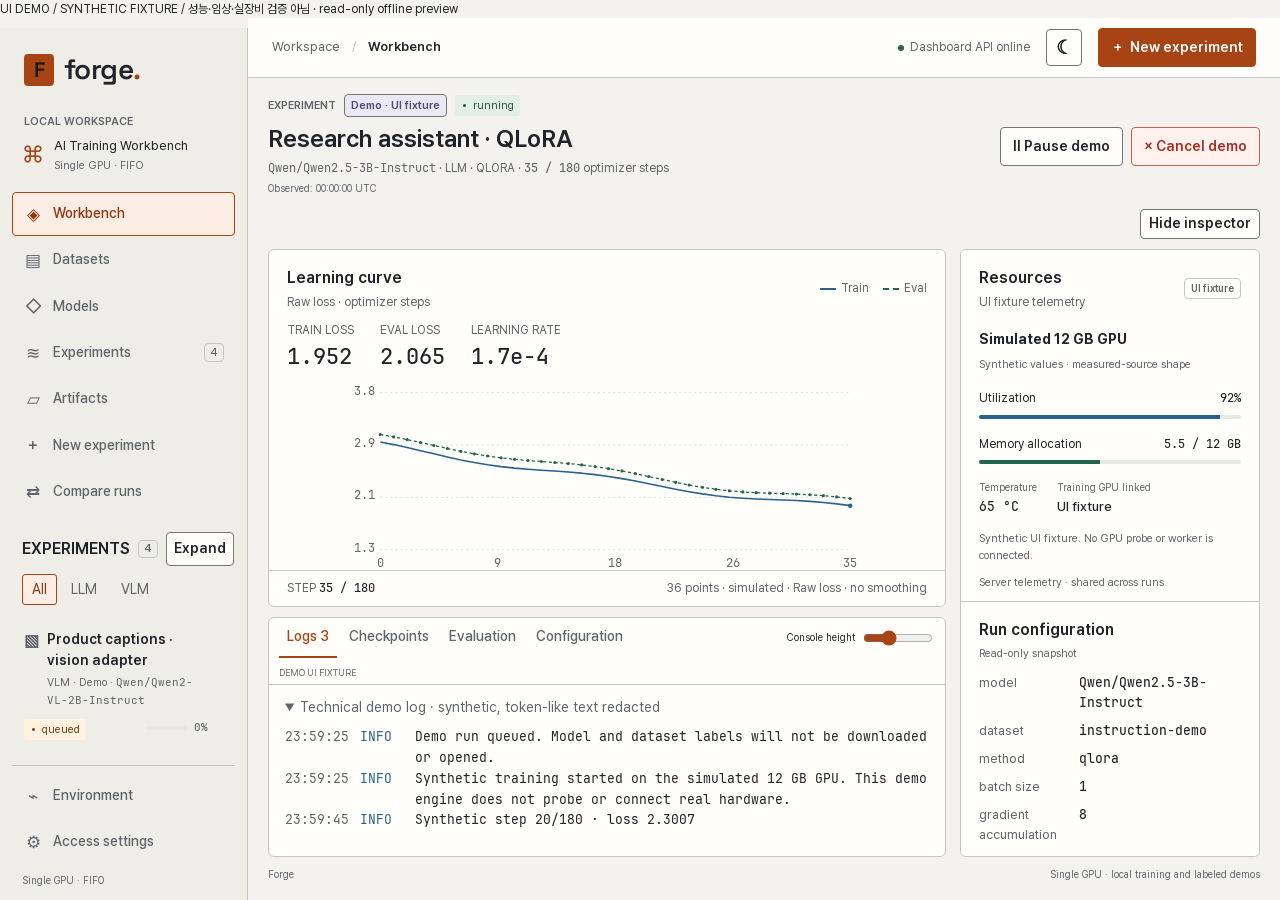
==== commit 30016ddd: "style: unify workbench typography with self-hosted official fonts" ====
--- a/docs/offline-preview.html
+++ b/docs/offline-preview.html
@@ -35,27 +35,315 @@
   });
   return Object.freeze({setMode, syncControls, get mode() { return mode; }});
 })();
-</script><style>/* Forge workbench: one token layer, dark explorer/console and warm work surface. */
-:root{color-scheme:light;--bg:#f3f2ee;--surface:#fffefa;--surface2:#e9e9e3;--border:#c5c7c0;--field-border:#73776f;--text:#202329;--muted:#60646b;--faint:#60646b;--accent:#a84414;--accent-dark:#ffb580;--purple:#276192;--mint:#21664d;--red:#a72f27;--console-height:240px;--explorer-width:248px;--inspector-width:300px;--radius:6px}
-*{box-sizing:border-box}body{margin:0;font:14px/1.5 ui-sans-serif,-apple-system,BlinkMacSystemFont,"Segoe UI",sans-serif;background:var(--bg);color:var(--text)}button,input,select,textarea{font:inherit}button{cursor:pointer;color:inherit}button:disabled{cursor:not-allowed;opacity:.6}a{color:inherit;text-decoration:none}button:focus-visible,a:focus-visible,input:focus-visible,select:focus-visible,textarea:focus-visible,summary:focus-visible,[tabindex]:focus-visible{outline:2px solid var(--accent);outline-offset:3px}[hidden]{display:none!important}h1,h2,h3,h4,p{margin-top:0}h2{font-size:22px;line-height:1.3}h3{font-size:15px}small,.field-note,.read-only-note{color:var(--muted);font-size:12px}pre,code{font:12px/1.6 ui-monospace,SFMono-Regular,Consolas,monospace}pre{white-space:pre-wrap;overflow-wrap:anywhere}button,a{touch-action:manipulation}
-.app{height:100vh;min-height:0}.sidebar{position:fixed;inset:0 auto 0 0;width:var(--explorer-width);padding:20px 12px 12px;background:var(--shell);color:var(--text);display:flex;flex-direction:column;border-right:1px solid var(--border);z-index:3;overflow:hidden}.brand{display:flex;gap:10px;align-items:center;font-size:25px;font-weight:750;letter-spacing:-1px;margin:0 12px 22px}.brandmark{width:30px;height:32px;display:grid;place-items:center;background:var(--accent);color:#171a1e;border-radius:4px;font-size:21px}.brand-dot{color:var(--accent)}.workspace-label,.eyebrow{font-size:11px;letter-spacing:.08em;font-weight:650;color:var(--muted)}.workspace-label{margin:0 12px 6px}.workspace{display:flex;align-items:center;gap:10px;margin:0 10px 18px;font-size:13px}.workspace small{display:block;font-size:11px}.machine-icon{font-size:23px;color:var(--accent)}nav{display:grid;gap:2px}.nav-item{border:1px solid transparent;border-radius:4px;background:none;display:flex;gap:10px;align-items:center;padding:8px 10px;min-height:36px;font-size:13px;text-align:left;color:var(--muted)}.nav-item>span:first-child{width:20px;text-align:center;font-size:17px}.nav-item:hover{background:#24282e}.nav-item.active{color:#ffb580;background:#32261f;border-color:#b28765}.nav-count,.count-badge{font-size:11px;border:1px solid var(--border);border-radius:4px;padding:0 5px;margin-left:auto;color:var(--muted)}.sidebar-bottom{margin-top:auto;padding-top:8px}.sidebar-bottom nav{border-top:1px solid var(--border);padding-top:8px}.demo-tag,.local-badge{font-size:10px;color:var(--muted);padding:8px 10px 0}.demo-tag{display:none}.tiny-dot{width:6px;height:6px;display:inline-block;background:var(--mint);border-radius:50%}
-main{margin-left:var(--explorer-width);height:100vh;display:flex;flex-direction:column;min-width:0}.topbar{height:60px;flex-shrink:0;padding:0 24px;border-bottom:1px solid var(--border);display:flex;align-items:center;justify-content:space-between;gap:12px;background:var(--surface)}.breadcrumbs{font-size:13px;color:var(--muted)}.breadcrumbs span{margin:0 9px;color:var(--border)}.breadcrumbs strong{font-weight:600;color:var(--text)}.topbar-right{display:flex;align-items:center;gap:16px}.connection{display:flex;align-items:center;gap:6px;font-size:12px;color:var(--muted)}.connection i{width:6px;height:6px;border-radius:50%;background:var(--muted)}.connection.ok i{background:var(--mint)}.connection.error{color:var(--red)}.connection.error i{background:var(--red)}.button{display:inline-flex;align-items:center;justify-content:center;gap:6px;padding:8px 12px;min-height:36px;border:1px solid var(--field-border);border-radius:4px;font-size:12px;font-weight:600;background:var(--surface);white-space:normal;text-align:center}.primary{background:var(--accent);border-color:var(--accent);color:#fff}.primary:hover{background:#8d3710}.secondary:hover{background:var(--surface2)}.danger{color:var(--red);border-color:#b66559;background:#fff2ec}.icon-button{width:40px;height:40px;border:1px solid var(--field-border);border-radius:4px;background:var(--surface2);font-size:23px}.content{padding:16px 20px 0;display:flex;flex-direction:column;flex:1;min-height:0;min-width:0}.page-heading{display:none}.page-heading h1{font-size:23px;margin:3px 0 5px}.page-heading p{margin:0;color:var(--muted)}.demo-notice{padding:10px 12px;background:#eaeae3;border:1px solid var(--border);border-radius:4px;display:flex;align-items:center;gap:12px;margin-bottom:14px;font-size:12px}.demo-notice strong{display:block}.demo-notice div>span{color:var(--muted)}.demo-notice .notice-icon{display:none}.workspace-alerts{display:flex;flex-wrap:wrap;gap:8px;align-items:center;font-size:12px;background:#fff3df;color:#694018;padding:8px 12px;border:1px solid #b08042;margin-bottom:10px}.workspace-alerts .button{min-height:30px;padding:4px 8px}.pill{font-size:11px;font-weight:650;display:inline-flex;align-items:center;padding:2px 6px;border-radius:4px;border:1px solid var(--border);color:var(--muted);white-space:nowrap}.pill.demo{background:#eae8f3;border-color:#7c7196;color:#544773}.pill.real{background:#e4eee8;border-color:#5b7a69;color:#27523c}.pill.small{font-size:10px}.status{display:inline-flex;align-items:center;gap:5px;border-radius:3px;padding:2px 6px;font-size:11px;text-transform:none;color:#4d535d;background:#e8e9e9;white-space:nowrap}.status::before{content:'•';font-size:15px;line-height:1}.status.running,.status.completed{color:#225b42;background:#e0eee5}.status.paused,.status.queued,.status.pausing,.status.canceling{color:#77521b;background:#f6e8ce}.status.failed{color:#932e23;background:#fae6e0}.status.canceled{color:#55545b;background:#e7e5eb}
+</script><!-- Bundled font licenses
+Copyright 2020 The JetBrains Mono Project Authors (https://github.com/JetBrains/JetBrainsMono)
+
+This Font Software is licensed under the SIL Open Font License, Version 1.1.
+This license is copied below, and is also available with a FAQ at:
+https://scripts.sil.org/OFL
+
+
+-----------------------------------------------------------
+SIL OPEN FONT LICENSE Version 1.1 - 26 February 2007
+-----------------------------------------------------------
+
+PREAMBLE
+The goals of the Open Font License (OFL) are to stimulate worldwide
+development of collaborative font projects, to support the font creation
+efforts of academic and linguistic communities, and to provide a free and
+open framework in which fonts may be shared and improved in partnership
+with others.
+
+The OFL allows the licensed fonts to be used, studied, modified and
+redistributed freely as long as they are not sold by themselves. The
+fonts, including any derivative works, can be bundled, embedded,
+redistributed and/or sold with any software provided that any reserved
+names are not used by derivative works. The fonts and derivatives,
+however, cannot be released under any other type of license. The
+requirement for fonts to remain under this license does not apply
+to any document created using the fonts or their derivatives.
+
+DEFINITIONS
+"Font Software" refers to the set of files released by the Copyright
+Holder(s) under this license and clearly marked as such. This may
+include source files, build scripts and documentation.
+
+"Reserved Font Name" refers to any names specified as such after the
+copyright statement(s).
+
+"Original Version" refers to the collection of Font Software components as
+distributed by the Copyright Holder(s).
+
+"Modified Version" refers to any derivative made by adding to, deleting,
+or substituting -- in part or in whole -- any of the components of the
+Original Version, by changing formats or by porting the Font Software to a
+new environment.
+
+"Author" refers to any designer, engineer, programmer, technical
+writer or other person who contributed to the Font Software.
+
+PERMISSION & CONDITIONS
+Permission is hereby granted, free of charge, to any person obtaining
+a copy of the Font Software, to use, study, copy, merge, embed, modify,
+redistribute, and sell modified and unmodified copies of the Font
+Software, subject to the following conditions:
+
+1) Neither the Font Software nor any of its individual components,
+in Original or Modified Versions, may be sold by itself.
+
+2) Original or Modified Versions of the Font Software may be bundled,
+redistributed and/or sold with any software, provided that each copy
+contains the above copyright notice and this license. These can be
+included either as stand-alone text files, human-readable headers or
+in the appropriate machine-readable metadata fields within text or
+binary files as long as those fields can be easily viewed by the user.
+
+3) No Modified Version of the Font Software may use the Reserved Font
+Name(s) unless explicit written permission is granted by the corresponding
+Copyright Holder. This restriction only applies to the primary font name as
+presented to the users.
+
+4) The name(s) of the Copyright Holder(s) or the Author(s) of the Font
+Software shall not be used to promote, endorse or advertise any
+Modified Version, except to acknowledge the contribution(s) of the
+Copyright Holder(s) and the Author(s) or with their explicit written
+permission.
+
+5) The Font Software, modified or unmodified, in part or in whole,
+must be distributed entirely under this license, and must not be
+distributed under any other license. The requirement for fonts to
+remain under this license does not apply to any document created
+using the Font Software.
+
+TERMINATION
+This license becomes null and void if any of the above conditions are
+not met.
+
+DISCLAIMER
+THE FONT SOFTWARE IS PROVIDED "AS IS", WITHOUT WARRANTY OF ANY KIND,
+EXPRESS OR IMPLIED, INCLUDING BUT NOT LIMITED TO ANY WARRANTIES OF
+MERCHANTABILITY, FITNESS FOR A PARTICULAR PURPOSE AND NONINFRINGEMENT
+OF COPYRIGHT, PATENT, TRADEMARK, OR OTHER RIGHT. IN NO EVENT SHALL THE
+COPYRIGHT HOLDER BE LIABLE FOR ANY CLAIM, DAMAGES OR OTHER LIABILITY,
+INCLUDING ANY GENERAL, SPECIAL, INDIRECT, INCIDENTAL, OR CONSEQUENTIAL
+DAMAGES, WHETHER IN AN ACTION OF CONTRACT, TORT OR OTHERWISE, ARISING
+FROM, OUT OF THE USE OR INABILITY TO USE THE FONT SOFTWARE OR FROM
+OTHER DEALINGS IN THE FONT SOFTWARE.
+
+Copyright (c) 2021, Kil Hyung-jin (https://github.com/orioncactus/pretendard),
+with Reserved Font Name Pretendard.
+
+This Font Software is licensed under the SIL Open Font License, Version 1.1.
+This license is copied below, and is also available with a FAQ at:
+https://scripts.sil.org/OFL
+
+
+-----------------------------------------------------------
+SIL OPEN FONT LICENSE Version 1.1 - 26 February 2007
+-----------------------------------------------------------
+
+PREAMBLE
+The goals of the Open Font License (OFL) are to stimulate worldwide
+development of collaborative font projects, to support the font creation
+efforts of academic and linguistic communities, and to provide a free and
+open framework in which fonts may be shared and improved in partnership
+with others.
+
+The OFL allows the licensed fonts to be used, studied, modified and
+redistributed freely as long as they are not sold by themselves. The
+fonts, including any derivative works, can be bundled, embedded,
+redistributed and/or sold with any software provided that any reserved
+names are not used by derivative works. The fonts and derivatives,
+however, cannot be released under any other type of license. The
+requirement for fonts to remain under this license does not apply
+to any document created using the fonts or their derivatives.
+
+DEFINITIONS
+"Font Software" refers to the set of files released by the Copyright
+Holder(s) under this license and clearly marked as such. This may
+include source files, build scripts and documentation.
+
+"Reserved Font Name" refers to any names specified as such after the
+copyright statement(s).
+
+"Original Version" refers to the collection of Font Software components as
+distributed by the Copyright Holder(s).
+
+"Modified Version" refers to any derivative made by adding to, deleting,
+or substituting -- in part or in whole -- any of the components of the
+Original Version, by changing formats or by porting the Font Software to a
+new environment.
+
+"Author" refers to any designer, engineer, programmer, technical
+writer or other person who contributed to the Font Software.
+
+PERMISSION & CONDITIONS
+Permission is hereby granted, free of charge, to any person obtaining
+a copy of the Font Software, to use, study, copy, merge, embed, modify,
+redistribute, and sell modified and unmodified copies of the Font
+Software, subject to the following conditions:
+
+1) Neither the Font Software nor any of its individual components,
+in Original or Modified Versions, may be sold by itself.
+
+2) Original or Modified Versions of the Font Software may be bundled,
+redistributed and/or sold with any software, provided that each copy
+contains the above copyright notice and this license. These can be
+included either as stand-alone text files, human-readable headers or
+in the appropriate machine-readable metadata fields within text or
+binary files as long as those fields can be easily viewed by the user.
+
+3) No Modified Version of the Font Software may use the Reserved Font
+Name(s) unless explicit written permission is granted by the corresponding
+Copyright Holder. This restriction only applies to the primary font name as
+presented to the users.
+
+4) The name(s) of the Copyright Holder(s) or the Author(s) of the Font
+Software shall not be used to promote, endorse or advertise any
+Modified Version, except to acknowledge the contribution(s) of the
+Copyright Holder(s) and the Author(s) or with their explicit written
+permission.
+
+5) The Font Software, modified or unmodified, in part or in whole,
+must be distributed entirely under this license, and must not be
+distributed under any other license. The requirement for fonts to
+remain under this license does not apply to any document created
+using the Font Software.
+
+TERMINATION
+This license becomes null and void if any of the above conditions are
+not met.
+
+DISCLAIMER
+THE FONT SOFTWARE IS PROVIDED "AS IS", WITHOUT WARRANTY OF ANY KIND,
+EXPRESS OR IMPLIED, INCLUDING BUT NOT LIMITED TO ANY WARRANTIES OF
+MERCHANTABILITY, FITNESS FOR A PARTICULAR PURPOSE AND NONINFRINGEMENT
+OF COPYRIGHT, PATENT, TRADEMARK, OR OTHER RIGHT. IN NO EVENT SHALL THE
+COPYRIGHT HOLDER BE LIABLE FOR ANY CLAIM, DAMAGES OR OTHER LIABILITY,
+INCLUDING ANY GENERAL, SPECIAL, INDIRECT, INCIDENTAL, OR CONSEQUENTIAL
+DAMAGES, WHETHER IN AN ACTION OF CONTRACT, TORT OR OTHERWISE, ARISING
+FROM, OUT OF THE USE OR INABILITY TO USE THE FONT SOFTWARE OR FROM
+OTHER DEALINGS IN THE FONT SOFTWARE.
+
+Copyright 2020 The Space Grotesk Project Authors (https://github.com/floriankarsten/space-grotesk)
+
+This Font Software is licensed under the SIL Open Font License, Version 1.1.
+This license is copied below, and is also available with a FAQ at:
+http://scripts.sil.org/OFL
+
+
+-----------------------------------------------------------
+SIL OPEN FONT LICENSE Version 1.1 - 26 February 2007
+-----------------------------------------------------------
+
+PREAMBLE
+The goals of the Open Font License (OFL) are to stimulate worldwide
+development of collaborative font projects, to support the font creation
+efforts of academic and linguistic communities, and to provide a free and
+open framework in which fonts may be shared and improved in partnership
+with others.
+
+The OFL allows the licensed fonts to be used, studied, modified and
+redistributed freely as long as they are not sold by themselves. The
+fonts, including any derivative works, can be bundled, embedded,
+redistributed and/or sold with any software provided that any reserved
+names are not used by derivative works. The fonts and derivatives,
+however, cannot be released under any other type of license. The
+requirement for fonts to remain under this license does not apply
+to any document created using the fonts or their derivatives.
+
+DEFINITIONS
+"Font Software" refers to the set of files released by the Copyright
+Holder(s) under this license and clearly marked as such. This may
+include source files, build scripts and documentation.
+
+"Reserved Font Name" refers to any names specified as such after the
+copyright statement(s).
+
+"Original Version" refers to the collection of Font Software components as
+distributed by the Copyright Holder(s).
+
+"Modified Version" refers to any derivative made by adding to, deleting,
+or substituting -- in part or in whole -- any of the components of the
+Original Version, by changing formats or by porting the Font Software to a
+new environment.
+
+"Author" refers to any designer, engineer, programmer, technical
+writer or other person who contributed to the Font Software.
+
+PERMISSION & CONDITIONS
+Permission is hereby granted, free of charge, to any person obtaining
+a copy of the Font Software, to use, study, copy, merge, embed, modify,
+redistribute, and sell modified and unmodified copies of the Font
+Software, subject to the following conditions:
+
+1) Neither the Font Software nor any of its individual components,
+in Original or Modified Versions, may be sold by itself.
+
+2) Original or Modified Versions of the Font Software may be bundled,
+redistributed and/or sold with any software, provided that each copy
+contains the above copyright notice and this license. These can be
+included either as stand-alone text files, human-readable headers or
+in the appropriate machine-readable metadata fields within text or
+binary files as long as those fields can be easily viewed by the user.
+
+3) No Modified Version of the Font Software may use the Reserved Font
+Name(s) unless explicit written permission is granted by the corresponding
+Copyright Holder. This restriction only applies to the primary font name as
+presented to the users.
+
+4) The name(s) of the Copyright Holder(s) or the Author(s) of the Font
+Software shall not be used to promote, endorse or advertise any
+Modified Version, except to acknowledge the contribution(s) of the
+Copyright Holder(s) and the Author(s) or with their explicit written
+permission.
+
+5) The Font Software, modified or unmodified, in part or in whole,
+must be distributed entirely under this license, and must not be
+distributed under any other license. The requirement for fonts to
+remain under this license does not apply to any document created
+using the Font Software.
+
+TERMINATION
+This license becomes null and void if any of the above conditions are
+not met.
+
+DISCLAIMER
+THE FONT SOFTWARE IS PROVIDED "AS IS", WITHOUT WARRANTY OF ANY KIND,
+EXPRESS OR IMPLIED, INCLUDING BUT NOT LIMITED TO ANY WARRANTIES OF
+MERCHANTABILITY, FITNESS FOR A PARTICULAR PURPOSE AND NONINFRINGEMENT
+OF COPYRIGHT, PATENT, TRADEMARK, OR OTHER RIGHT. IN NO EVENT SHALL THE
+COPYRIGHT HOLDER BE LIABLE FOR ANY CLAIM, DAMAGES OR OTHER LIABILITY,
+INCLUDING ANY GENERAL, SPECIAL, INDIRECT, INCIDENTAL, OR CONSEQUENTIAL
+DAMAGES, WHETHER IN AN ACTION OF CONTRACT, TORT OR OTHERWISE, ARISING
+FROM, OUT OF THE USE OR INABILITY TO USE THE FONT SOFTWARE OR FROM
+OTHER DEALINGS IN THE FONT SOFTWARE.
+--><style>/* Official unmodified webfonts, self hosted. Provenance: fonts/README.md. */
+@font-face{font-family:"Pretendard Variable";src:url("[data-uri]